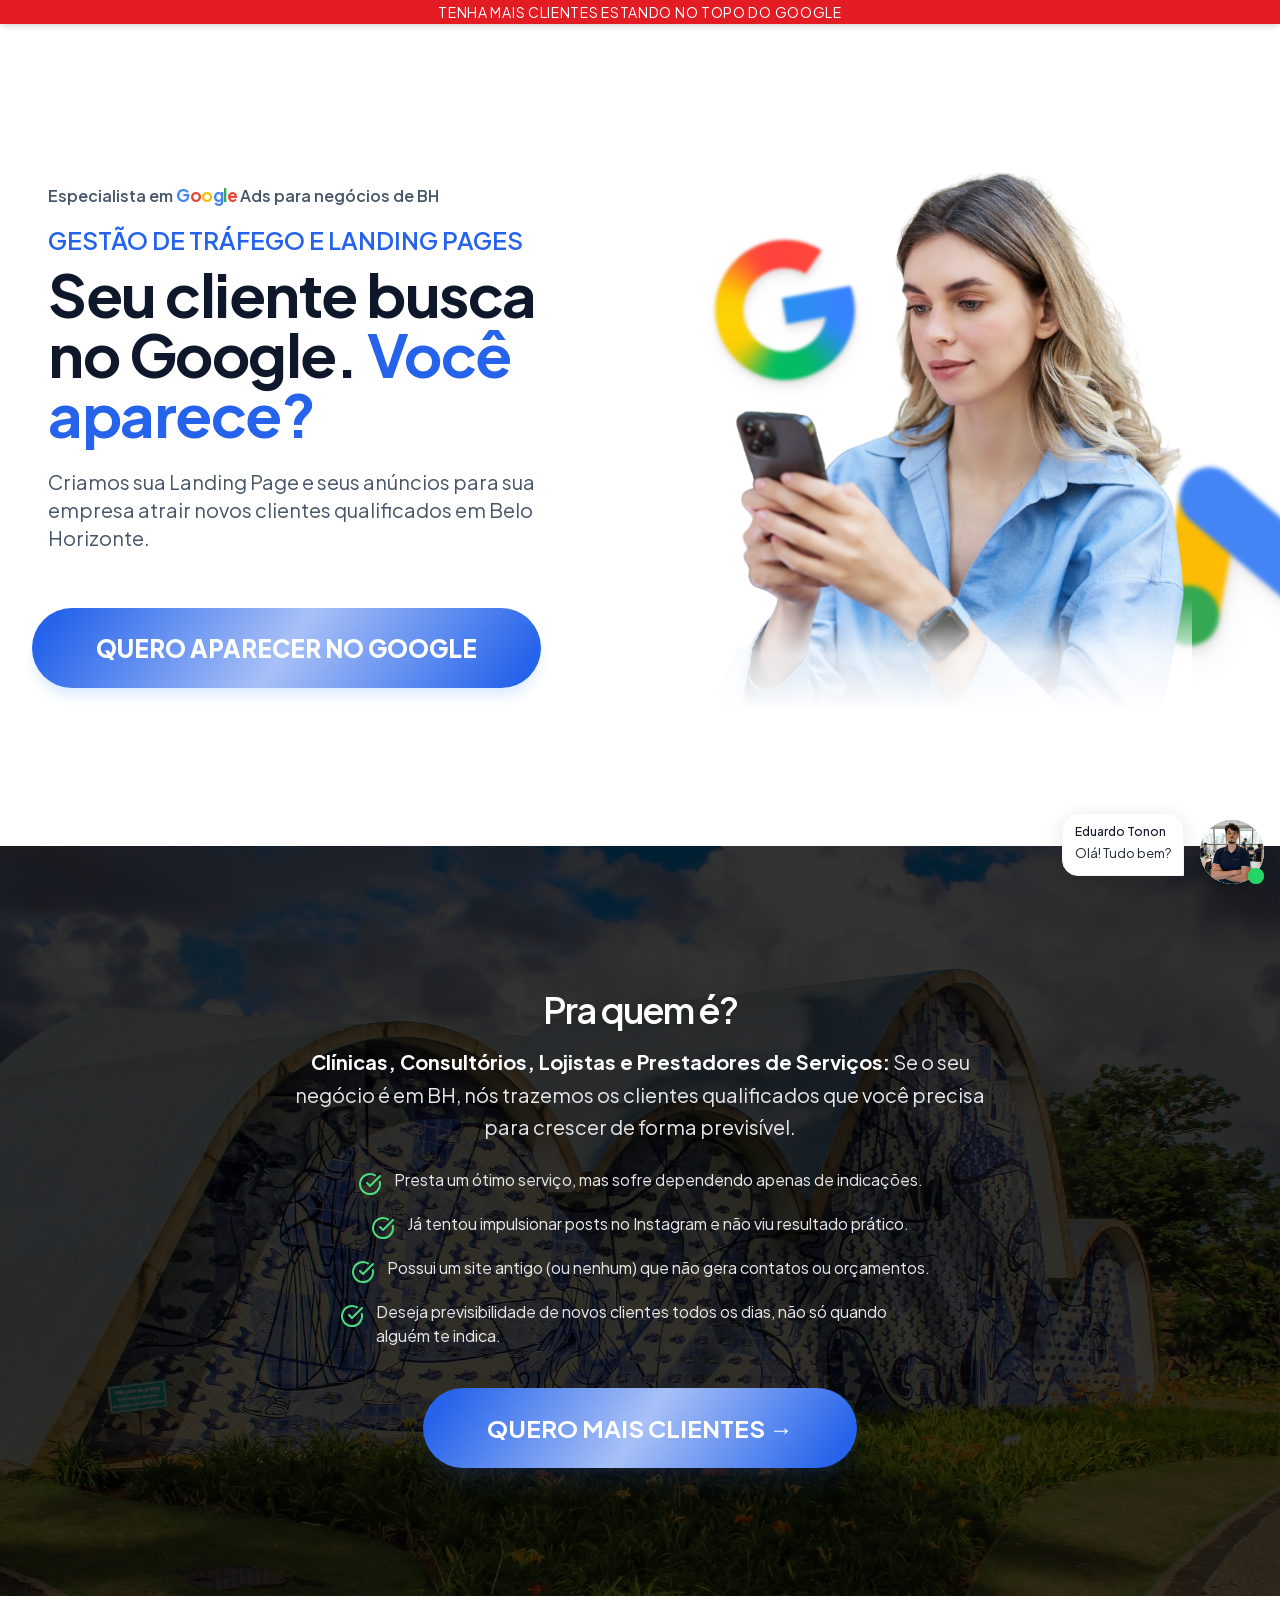
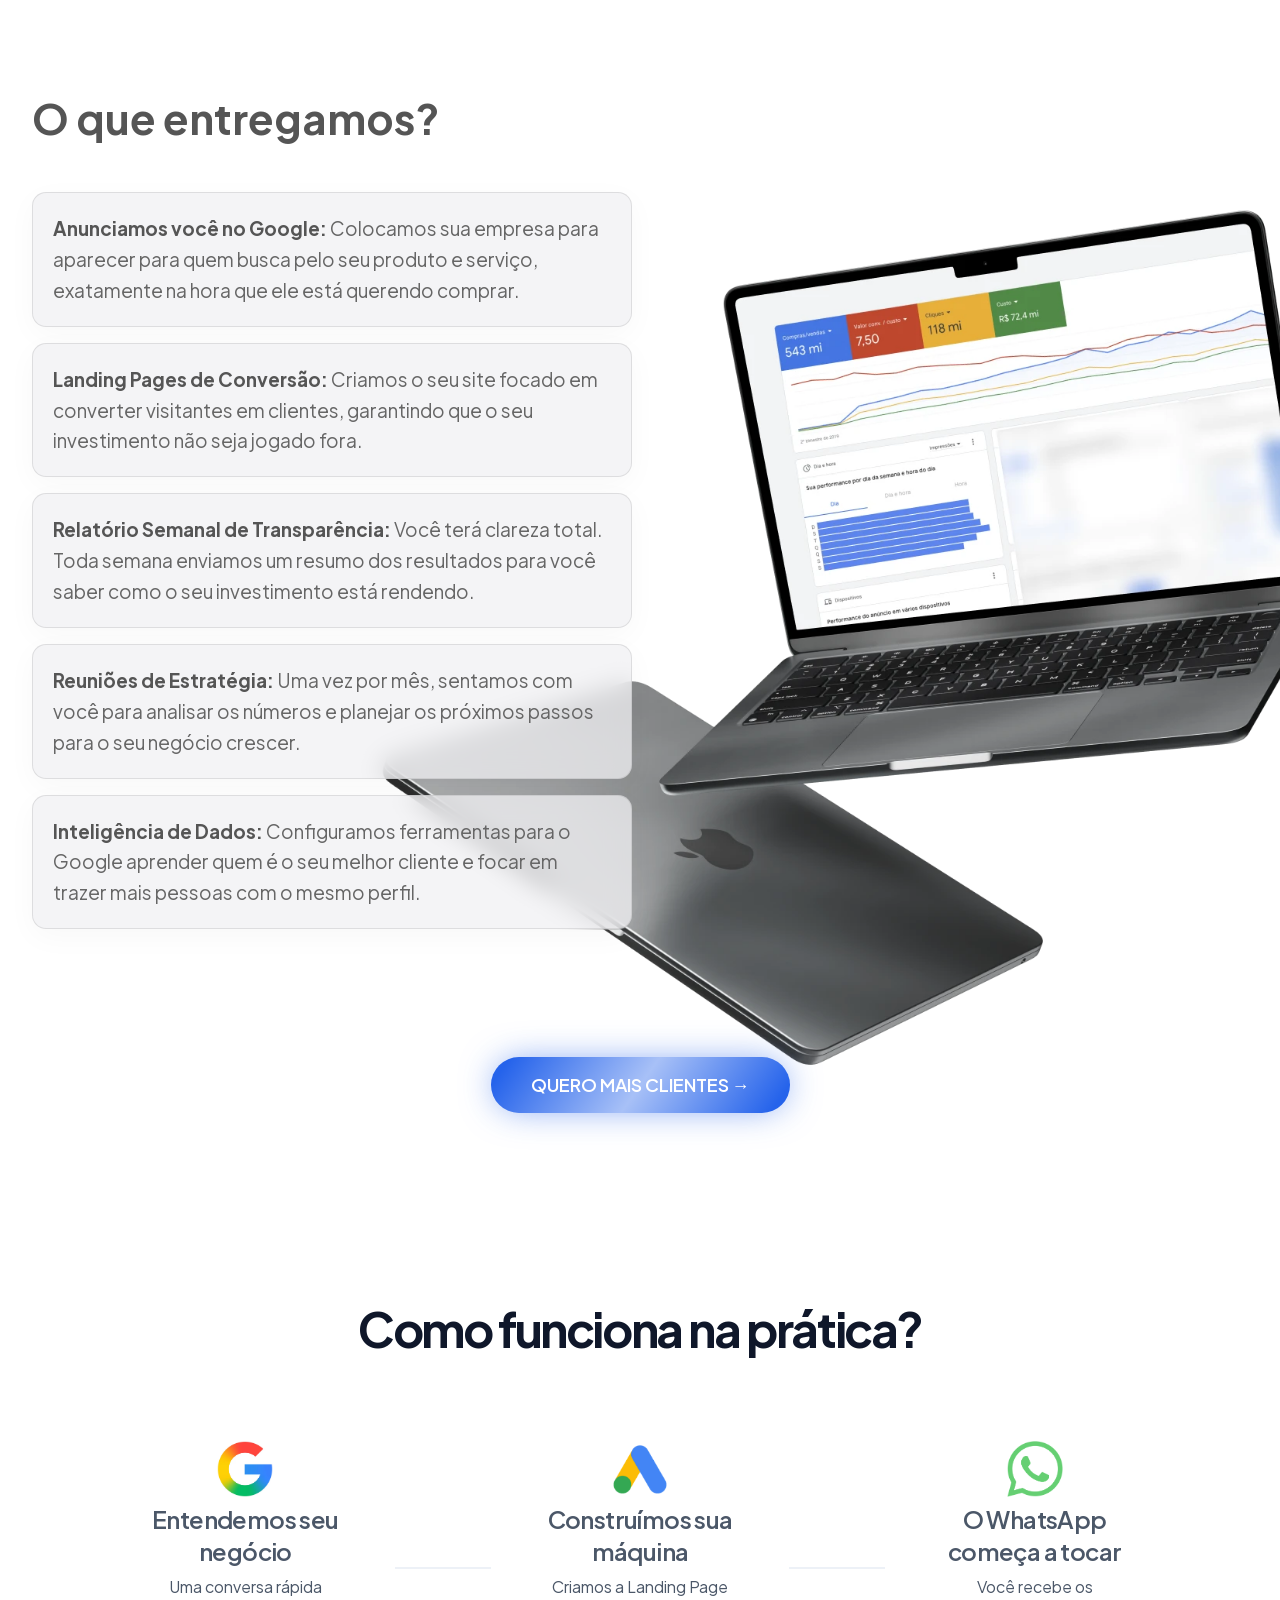
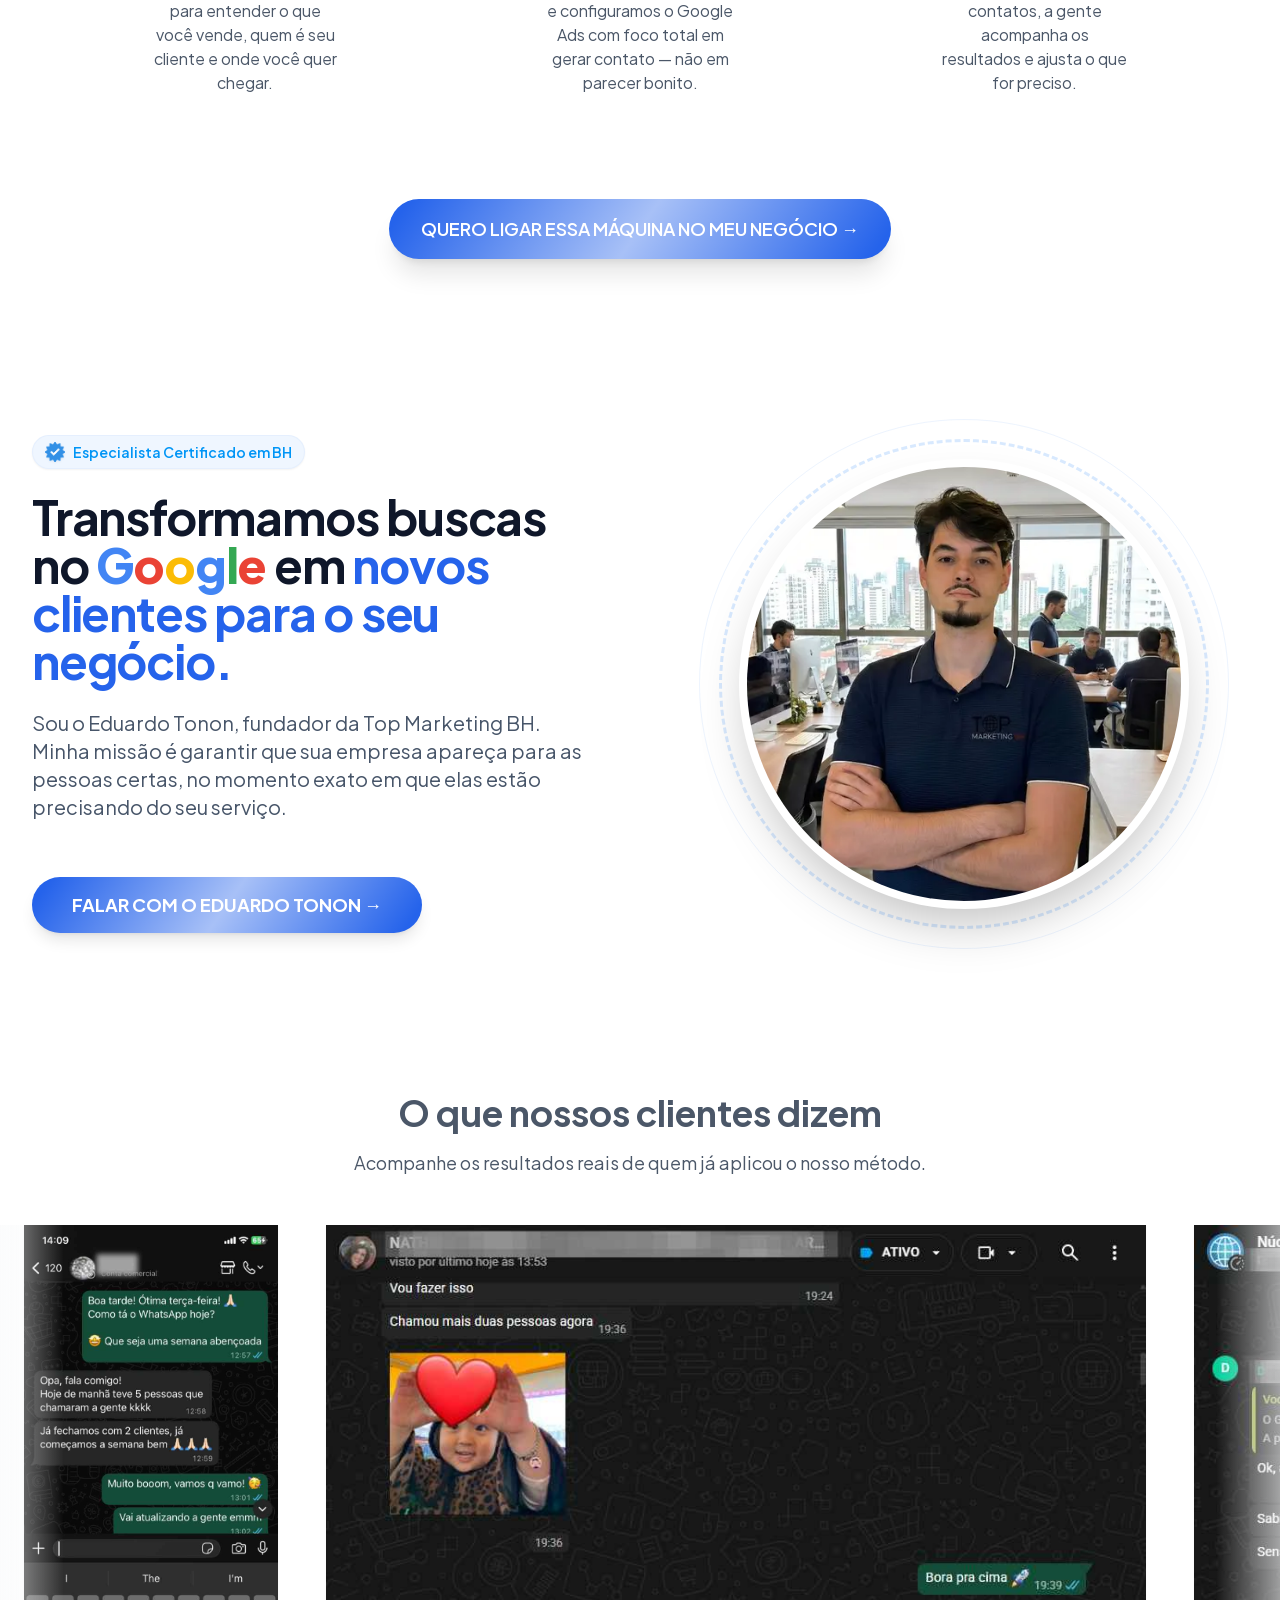
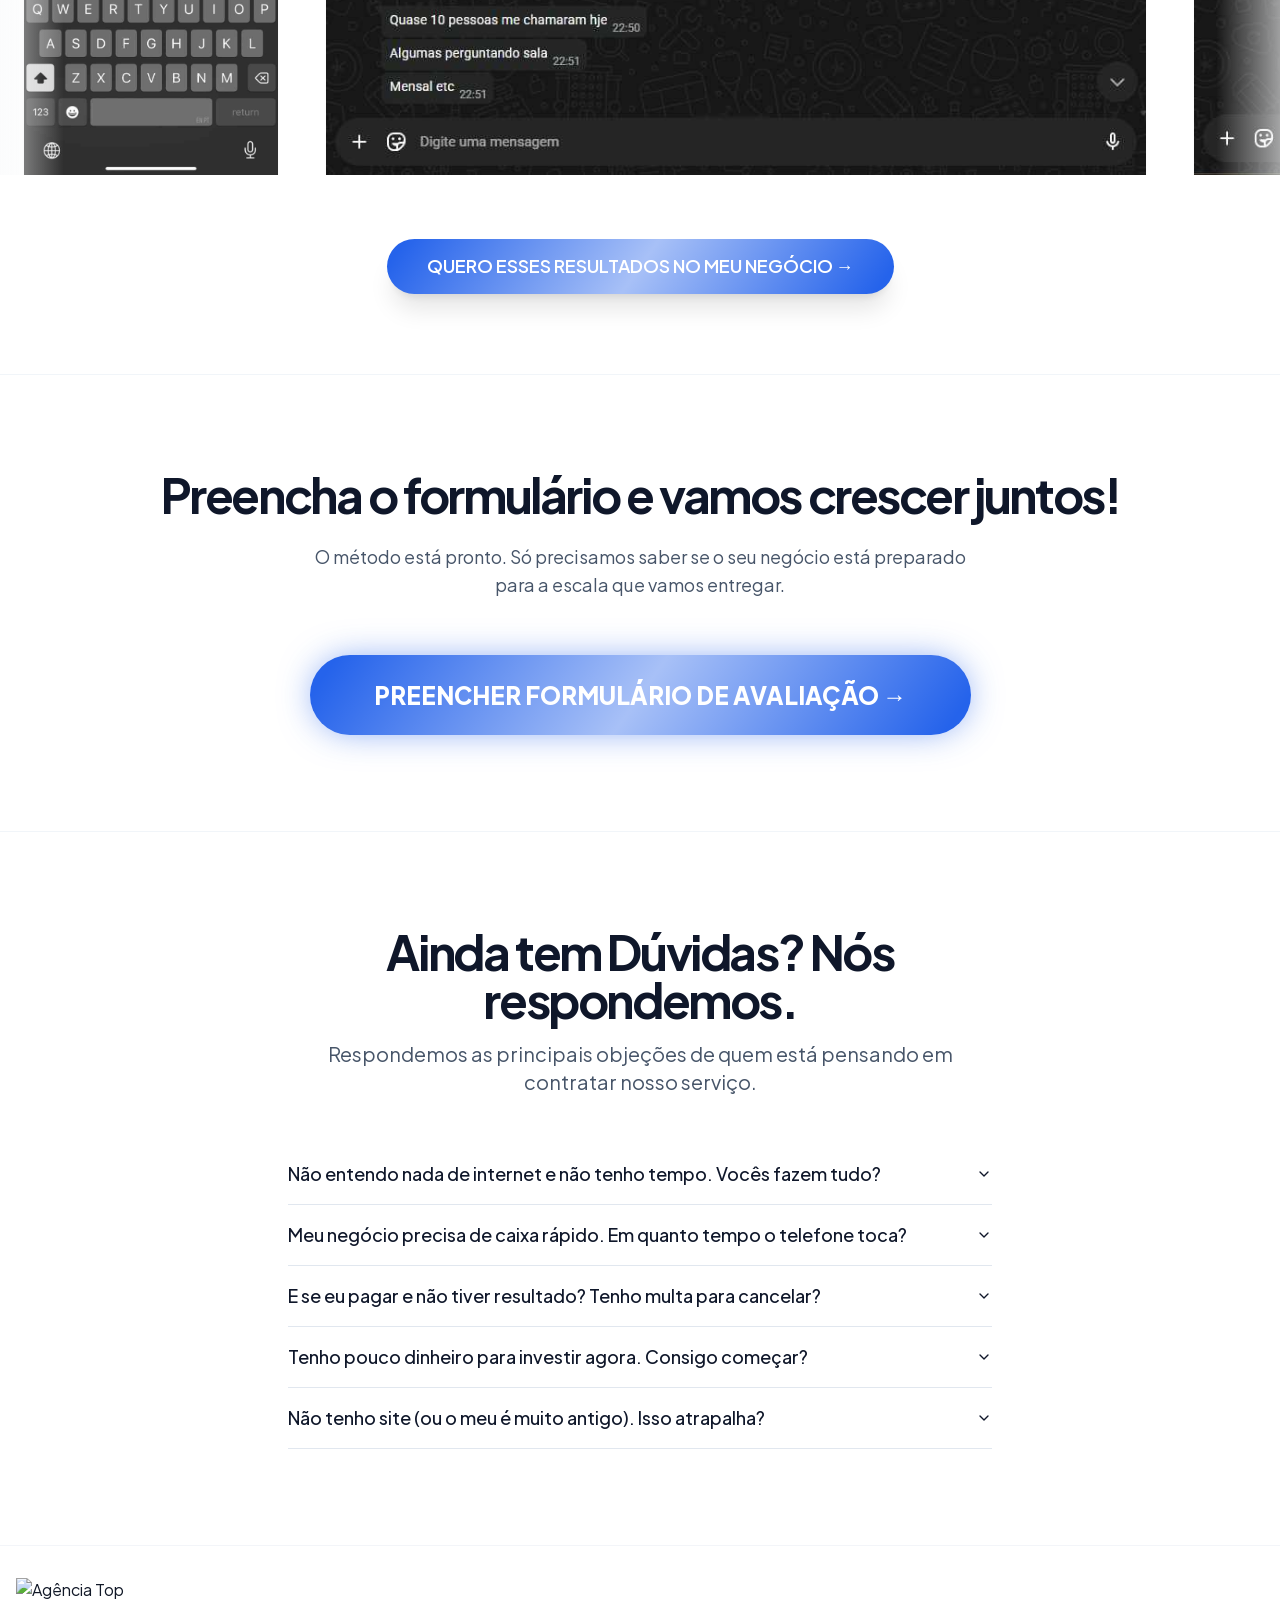
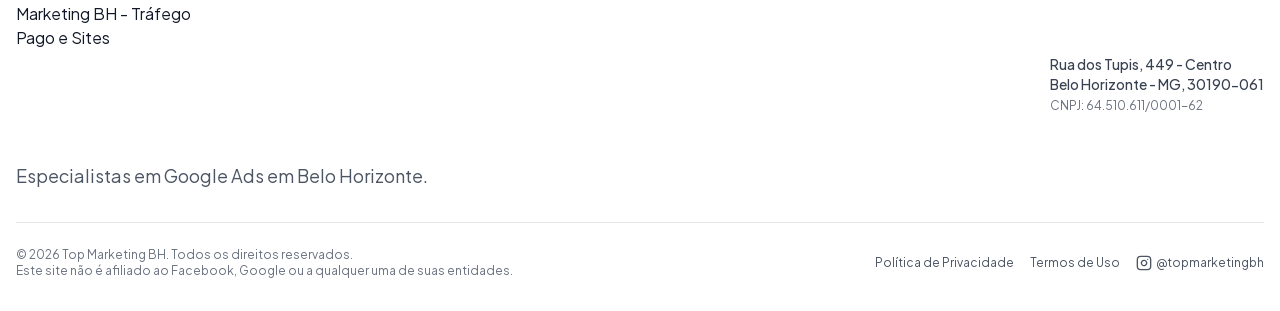
==== index.html @ 2517e67f "feat: adiciona oferta-497 com funil de qualificacao, modal e passo2 - deploy Hostinger" ====
<!DOCTYPE html><!--sqjcPQwQf9wgrIX5A2pxZ--><html lang="pt-BR"><head><meta charSet="utf-8"/><meta name="viewport" content="width=device-width, initial-scale=1"/><link rel="preload" as="image" href="/imagens/Imagem sessao 1.png?v=3"/><link rel="preload" as="image" href="/imagens/AutoridadeSite01.jpg"/><link rel="preload" as="image" href="/imagens/AutoridadeSite02.jpg"/><link rel="preload" as="image" href="/imagens/AutoridadeSite03.jpg"/><link rel="preload" as="image" href="/imagens/AutoridadeSite04.jpg"/><link rel="preload" as="image" href="/imagens/AutoridadeSite05.jpg"/><link rel="stylesheet" href="/_next/static/css/e45473a374b6cac4.css" data-precedence="next"/><link rel="stylesheet" href="/_next/static/css/aa065b47b70a546c.css" data-precedence="next"/><link rel="preload" as="script" fetchPriority="low" href="/_next/static/chunks/webpack-457ad85ca89db983.js"/><script src="/_next/static/chunks/4bd1b696-c023c6e3521b1417.js" async=""></script><script src="/_next/static/chunks/255-293e44824f2ec188.js" async=""></script><script src="/_next/static/chunks/main-app-4b76da783dc5b80f.js" async=""></script><script src="/_next/static/chunks/212-3b10fe4f7b11aca3.js" async=""></script><script src="/_next/static/chunks/954-c10324e097e0282a.js" async=""></script><script src="/_next/static/chunks/121-48b922a99fd2af2c.js" async=""></script><script src="/_next/static/chunks/730-07b22c98c4aef23a.js" async=""></script><script src="/_next/static/chunks/app/page-bce41186862bd658.js" async=""></script><script src="/_next/static/chunks/961-d0859b8381a76b38.js" async=""></script><script src="/_next/static/chunks/app/layout-86e09c1252048f1d.js" async=""></script><link rel="preload" href="https://www.googletagmanager.com/gtag/js?id=AW-17892072580" as="script"/><title>Top Marketing BH | Tráfego Pago e Landing Pages em Belo Horizonte</title><meta name="description" content="Sua empresa no topo do Google em BH. Especialistas em Gestão de Tráfego Pago, Google Ads e Criação de Landing Pages de Alta Conversão em Belo Horizonte. Atraia mais clientes hoje."/><meta name="author" content="Eduardo Tonon - Top Marketing BH"/><meta name="keywords" content="Google Ads BH,Gestão de Tráfego Belo Horizonte,Criação de Sites BH,Landing Page Belo Horizonte,Marketing Digital BH,Eduardo Tonon Top Marketing"/><meta name="robots" content="index, follow"/><link rel="canonical" href="https://topmarketingbh.com.br"/><meta property="og:title" content="Top Marketing BH | Tráfego Pago e Landing Pages em Belo Horizonte"/><meta property="og:description" content="Sua empresa no topo do Google em BH. Especialistas em Gestão de Tráfego Pago e Landing Pages de Alta Conversão."/><meta property="og:url" content="https://topmarketingbh.com.br"/><meta property="og:site_name" content="Top Marketing BH"/><meta property="og:locale" content="pt_BR"/><meta property="og:image" content="https://topmarketingbh.com.br/imagens/meta.png"/><meta property="og:image:width" content="1200"/><meta property="og:image:height" content="630"/><meta property="og:image:alt" content="Top Marketing BH - Tráfego Pago e Landing Pages"/><meta property="og:type" content="website"/><meta name="twitter:card" content="summary_large_image"/><meta name="twitter:title" content="Top Marketing BH | Tráfego Pago e Landing Pages em Belo Horizonte"/><meta name="twitter:description" content="Sua empresa no topo do Google em BH. Especialistas em Gestão de Tráfego Pago e Landing Pages de Alta Conversão."/><meta name="twitter:image" content="https://topmarketingbh.com.br/imagens/meta.png"/><meta name="twitter:image:width" content="1200"/><meta name="twitter:image:height" content="630"/><meta name="twitter:image:alt" content="Top Marketing BH - Tráfego Pago e Landing Pages"/><link rel="icon" href="/icon.png"/><script src="/_next/static/chunks/polyfills-42372ed130431b0a.js" noModule=""></script></head><body class="__variable_b6296e antialiased font-sans overflow-x-hidden bg-slate-50 text-slate-900"><div hidden=""><!--$--><!--/$--></div><noscript><iframe src="https://www.googletagmanager.com/ns.html?id=GTM-5S8B3HW8" height="0" width="0" style="display:none;visibility:hidden"></iframe></noscript><main class="flex min-h-screen flex-col items-center justify-between"><div class="w-full bg-[#E31B23] text-white py-0.5 text-center font-montserrat font-medium text-[11px] md:text-sm uppercase tracking-wider shadow-md z-40 relative">TENHA MAIS CLIENTES ESTANDO NO TOPO DO GOOGLE</div><section id="inicio" class="w-full bg-white overflow-hidden pt-8 pb-8 md:py-20 lg:py-24"><div class="max-w-7xl mx-auto px-4 sm:px-6 lg:px-8"><div class="flex flex-col md:flex-row md:min-h-[70vh] md:gap-8 items-center"><div class="md:w-1/2 text-center md:text-left order-1 z-10 self-center"><p class="hidden md:inline-block font-bold text-sm md:text-base mb-0 md:mb-4 text-slate-600">Especialista em <span class="font-extrabold text-[15px] md:text-[17px] tracking-tight"><span class="text-[#4285F4]">G</span><span class="text-[#EA4335]">o</span><span class="text-[#FBBC05]">o</span><span class="text-[#4285F4]">g</span><span class="text-[#34A853]">l</span><span class="text-[#EA4335]">e</span></span> Ads para negócios de BH</p><h1 class="text-4xl font-headline font-extrabold tracking-tight sm:text-4xl md:text-5xl lg:text-6xl text-slate-900 leading-[1.1] px-4"><span class="block text-blue-600 text-lg md:text-xl lg:text-2xl mb-2 font-bold tracking-normal uppercase">Gestão de Tráfego e Landing Pages</span>Seu cliente busca no Google. <span class="text-blue-600">Você aparece?</span></h1><p class="mt-3 md:mt-6 text-base md:text-xl text-slate-600 font-medium leading-relaxed max-w-xl mx-auto md:mx-0 px-4">Criamos sua Landing Page e seus anúncios para sua empresa atrair novos clientes qualificados em Belo Horizonte.</p><div class="hidden md:block mt-8 md:mt-10 w-full sm:w-auto"><a href="https://wa.me/553197922538?text=Olá!%20Gostaria%20de%20receber%20um%20orçamento." target="_blank" rel="noopener noreferrer" class="w-full sm:w-auto" aria-label="Solicitar orçamento agora via WhatsApp"><button class="inline-flex items-center justify-center gap-2 rounded-full ring-offset-background focus-visible:outline-none focus-visible:ring-2 focus-visible:ring-ring focus-visible:ring-offset-2 disabled:pointer-events-none disabled:opacity-50 [&amp;_svg]:pointer-events-none [&amp;_svg]:size-5 [&amp;_svg]:shrink-0 bg-blue-600 text-white hover:bg-blue-700 hover:scale-105 h-16 md:h-20 px-8 md:px-16 text-lg sm:text-xl md:text-2xl font-black py-4 w-full sm:w-auto mt-4 whitespace-normal shadow-lg shadow-blue-100 hover:shadow-xl hover:-translate-y-0.5 active:scale-95 transition-all duration-200 transform-gpu relative overflow-hidden group"><div class="absolute inset-0 z-0 pointer-events-none"><div class="absolute inset-0 w-full h-full bg-gradient-to-r from-transparent via-white/60 to-transparent -skew-x-[35deg] animate-shimmer"></div></div><span class="relative z-10 flex items-center gap-2">QUERO APARECER NO GOOGLE</span></button></a></div></div><div class="w-full md:w-1/2 order-2 flex items-center justify-center self-center py-4 md:py-0 relative mt-4 md:mt-0 md:-translate-x-5 transform-gpu will-change-transform"><div class="relative w-full max-w-[280px] sm:max-w-[400px] lg:max-w-[520px] z-10 transform-gpu flex items-center justify-center"><div class="relative z-10 w-full h-full"><img alt="Especialista em Marketing Digital - Eduardo Tonon da Top Marketing BH" width="600" height="800" decoding="async" data-nimg="1" class="object-cover w-full h-auto" style="color:transparent" src="/imagens/Imagem sessao 1.png?v=3"/><div class="absolute bottom-[-2px] left-0 right-0 h-16 sm:h-20 md:h-28 bg-gradient-to-t from-white via-white/80 to-transparent pointer-events-none z-10"></div></div></div><div class="absolute top-[15%] left-[15%] w-20 h-20 sm:w-24 sm:h-20 md:w-28 md:h-28 lg:w-36 lg:h-36 z-0 blur-[1.5px] transform-gpu will-change-transform" style="transform:translateX(-12px)"><div class="w-full h-full transform-gpu"><img alt="Logo do Google - Parceiro Top Marketing BH" loading="lazy" decoding="async" data-nimg="fill" class="object-contain drop-shadow-lg" style="position:absolute;height:100%;width:100%;left:0;top:0;right:0;bottom:0;color:transparent" src="/imagens/Logo Google.png"/></div></div><div class="absolute bottom-[15%] right-[-18%] w-24 h-24 sm:w-28 sm:h-28 md:w-32 md:h-32 lg:w-48 lg:h-48 z-0 blur-[2px] transform-gpu will-change-transform" style="transform:translateX(-12px)"><div class="w-full h-full"><img alt="Logo Google Ads - Especialidade Top Marketing BH" loading="lazy" decoding="async" data-nimg="fill" class="object-contain drop-shadow-xl" style="position:absolute;height:100%;width:100%;left:0;top:0;right:0;bottom:0;color:transparent" src="/imagens/3.png"/></div></div></div><div class="block md:hidden mt-0 w-full px-4 text-center z-20 order-3"><a href="https://wa.me/553197922538?text=Olá!%20Gostaria%20de%20receber%20um%20orçamento." target="_blank" rel="noopener noreferrer" class="w-full" aria-label="Solicitar orçamento agora via WhatsApp"><button class="inline-flex items-center justify-center gap-2 rounded-full ring-offset-background focus-visible:outline-none focus-visible:ring-2 focus-visible:ring-ring focus-visible:ring-offset-2 disabled:pointer-events-none disabled:opacity-50 [&amp;_svg]:pointer-events-none [&amp;_svg]:size-5 [&amp;_svg]:shrink-0 bg-blue-600 text-white hover:bg-blue-700 hover:shadow-[0_0_45px_rgba(37,99,235,0.8)] hover:scale-105 h-16 md:h-20 px-8 md:px-16 text-lg sm:text-xl md:text-2xl font-black py-4 w-full mt-1 whitespace-normal shadow-lg shadow-blue-100 active:scale-95 transition-all duration-200 transform-gpu relative overflow-hidden group"><div class="absolute inset-0 z-0 pointer-events-none"><div class="absolute inset-0 w-full h-full bg-gradient-to-r from-transparent via-white/60 to-transparent -skew-x-[35deg] animate-shimmer"></div></div><span class="relative z-10 flex items-center gap-2">QUERO APARECER NO GOOGLE</span></button></a></div></div></div></section><section id="sobre" class="relative w-full overflow-hidden py-8 md:py-16"><div class="absolute inset-0 bg-cover bg-center transform-gpu will-change-transform"><img alt="Igreja da Pampulha - Autoridade Local em Belo Horizonte" loading="lazy" decoding="async" data-nimg="fill" class="object-cover transform-gpu" style="position:absolute;height:100%;width:100%;left:0;top:0;right:0;bottom:0;color:transparent" src="/imagens/Igrejinha-da-Pampulha-2.jpg"/></div><div class="absolute inset-0 bg-black/80"></div><div class="relative max-w-7xl mx-auto z-10 pt-8 pb-8 md:pt-16 md:pb-12 lg:pt-20 lg:pb-16 px-4 sm:px-6 lg:px-8"><div class="animate-in fade-in slide-in-from-bottom-10 duration-700 text-center"><h2 class="text-3xl font-headline font-bold tracking-tighter sm:text-4xl text-white drop-shadow-lg">Pra quem é?</h2><p class="mt-4 max-w-[700px] text-gray-200 md:text-xl/relaxed mx-auto font-medium"><span class="text-white font-extrabold">Clínicas, Consultórios, Lojistas e Prestadores de Serviços:</span> Se o seu negócio é em BH, nós trazemos os clientes qualificados que você precisa para crescer de forma previsível.</p><ul class="mt-6 space-y-4 max-w-[600px] mx-auto text-left flex flex-col items-center"><li class="flex items-start gap-3 w-full sm:w-auto"><svg xmlns="http://www.w3.org/2000/svg" width="24" height="24" viewBox="0 0 24 24" fill="none" stroke="currentColor" stroke-width="2" stroke-linecap="round" stroke-linejoin="round" class="lucide lucide-circle-check-big h-6 w-6 text-green-400 flex-shrink-0 mt-1"><path d="M21.801 10A10 10 0 1 1 17 3.335"></path><path d="m9 11 3 3L22 4"></path></svg><span class="text-gray-200">Presta um ótimo serviço, mas sofre dependendo apenas de indicações.</span></li><li class="flex items-start gap-3 w-full sm:w-auto"><svg xmlns="http://www.w3.org/2000/svg" width="24" height="24" viewBox="0 0 24 24" fill="none" stroke="currentColor" stroke-width="2" stroke-linecap="round" stroke-linejoin="round" class="lucide lucide-circle-check-big h-6 w-6 text-green-400 flex-shrink-0 mt-1"><path d="M21.801 10A10 10 0 1 1 17 3.335"></path><path d="m9 11 3 3L22 4"></path></svg><span class="text-gray-200">Já tentou impulsionar posts no Instagram e não viu resultado prático.</span></li><li class="flex items-start gap-3 w-full sm:w-auto"><svg xmlns="http://www.w3.org/2000/svg" width="24" height="24" viewBox="0 0 24 24" fill="none" stroke="currentColor" stroke-width="2" stroke-linecap="round" stroke-linejoin="round" class="lucide lucide-circle-check-big h-6 w-6 text-green-400 flex-shrink-0 mt-1"><path d="M21.801 10A10 10 0 1 1 17 3.335"></path><path d="m9 11 3 3L22 4"></path></svg><span class="text-gray-200">Possui um site antigo (ou nenhum) que não gera contatos ou orçamentos.</span></li><li class="flex items-start gap-3 w-full sm:w-auto"><svg xmlns="http://www.w3.org/2000/svg" width="24" height="24" viewBox="0 0 24 24" fill="none" stroke="currentColor" stroke-width="2" stroke-linecap="round" stroke-linejoin="round" class="lucide lucide-circle-check-big h-6 w-6 text-green-400 flex-shrink-0 mt-1"><path d="M21.801 10A10 10 0 1 1 17 3.335"></path><path d="m9 11 3 3L22 4"></path></svg><span class="text-gray-200">Deseja previsibilidade de novos clientes todos os dias, não só quando alguém te indica.</span></li></ul><div class="mt-10 flex justify-center w-full"><a href="https://wa.me/553197922538?text=Olá! Gostaria de ter mais clientes." target="_blank" rel="noopener noreferrer" class="w-full sm:w-auto"><button class="inline-flex items-center justify-center gap-2 whitespace-nowrap rounded-full ring-offset-background focus-visible:outline-none focus-visible:ring-2 focus-visible:ring-ring focus-visible:ring-offset-2 disabled:pointer-events-none disabled:opacity-50 [&amp;_svg]:pointer-events-none [&amp;_svg]:size-5 [&amp;_svg]:shrink-0 bg-blue-600 text-white hover:bg-blue-700 hover:shadow-[0_0_45px_rgba(37,99,235,0.8)] hover:scale-105 h-16 md:h-20 px-8 md:px-16 text-lg sm:text-xl md:text-2xl py-4 w-full sm:w-auto font-extrabold shadow-xl shadow-blue-900/20 active:scale-95 transition-all duration-200 transform-gpu relative overflow-hidden group"><div class="absolute inset-0 z-0 pointer-events-none"><div class="absolute inset-0 w-full h-full bg-gradient-to-r from-transparent via-white/60 to-transparent -skew-x-[35deg] animate-shimmer"></div></div><span class="relative z-10 flex items-center gap-2">QUERO MAIS CLIENTES →</span></button></a></div></div></div></section><section class="w-full py-8 md:py-20 lg:py-24 bg-white relative overflow-hidden"><div class="w-full max-w-7xl mx-auto px-4 sm:px-6 lg:px-8 relative z-10"><div class="w-full mb-8 md:mb-12"><h2 class="text-3xl md:text-[42px] font-extrabold text-[#555555] text-center lg:text-left leading-tight" style="opacity:0;transform:translateY(20px)">O que entregamos?</h2></div><div class="grid grid-cols-1 lg:grid-cols-12 gap-12 lg:gap-4 items-start"><div class="lg:col-span-6 flex flex-col space-y-4 relative z-30 order-2 lg:order-1"><div class="bg-[#f0f0f3]/75 backdrop-blur-md rounded-[14px] p-4 md:p-5 border-[0.25px] border-[#999999]/25 shadow-[0_8px_30px_rgb(0,0,0,0.03)] hover:shadow-[0_8_30px_rgb(0,0,0,0.06)] transition-all duration-300 relative z-30 transform-gpu" style="opacity:0;transform:translateY(40px) scale(0.95)"><div class="text-[#666] leading-relaxed text-[16px] md:text-[19px]"><h3 class="font-extrabold text-[#555555] inline">Anunciamos você no Google:</h3> <span class="font-medium">Colocamos sua empresa para aparecer para quem busca pelo seu produto e serviço, exatamente na hora que ele está querendo comprar.</span></div></div><div class="bg-[#f0f0f3]/75 backdrop-blur-md rounded-[14px] p-4 md:p-5 border-[0.25px] border-[#999999]/25 shadow-[0_8px_30px_rgb(0,0,0,0.03)] hover:shadow-[0_8_30px_rgb(0,0,0,0.06)] transition-all duration-300 relative z-30 transform-gpu" style="opacity:0;transform:translateY(40px) scale(0.95)"><div class="text-[#666] leading-relaxed text-[16px] md:text-[19px]"><h3 class="font-extrabold text-[#555555] inline">Landing Pages de Conversão:</h3> <span class="font-medium">Criamos o seu site focado em converter visitantes em clientes, garantindo que o seu investimento não seja jogado fora.</span></div></div><div class="bg-[#f0f0f3]/75 backdrop-blur-md rounded-[14px] p-4 md:p-5 border-[0.25px] border-[#999999]/25 shadow-[0_8px_30px_rgb(0,0,0,0.03)] hover:shadow-[0_8_30px_rgb(0,0,0,0.06)] transition-all duration-300 relative z-30 transform-gpu" style="opacity:0;transform:translateY(40px) scale(0.95)"><div class="text-[#666] leading-relaxed text-[16px] md:text-[19px]"><h3 class="font-extrabold text-[#555555] inline">Relatório Semanal de Transparência:</h3> <span class="font-medium">Você terá clareza total. Toda semana enviamos um resumo dos resultados para você saber como o seu investimento está rendendo.</span></div></div><div class="bg-[#f0f0f3]/75 backdrop-blur-md rounded-[14px] p-4 md:p-5 border-[0.25px] border-[#999999]/25 shadow-[0_8px_30px_rgb(0,0,0,0.03)] hover:shadow-[0_8_30px_rgb(0,0,0,0.06)] transition-all duration-300 relative z-30 transform-gpu" style="opacity:0;transform:translateY(40px) scale(0.95)"><div class="text-[#666] leading-relaxed text-[16px] md:text-[19px]"><h3 class="font-extrabold text-[#555555] inline">Reuniões de Estratégia:</h3> <span class="font-medium">Uma vez por mês, sentamos com você para analisar os números e planejar os próximos passos para o seu negócio crescer.</span></div></div><div class="bg-[#f0f0f3]/75 backdrop-blur-md rounded-[14px] p-4 md:p-5 border-[0.25px] border-[#999999]/25 shadow-[0_8px_30px_rgb(0,0,0,0.03)] hover:shadow-[0_8_30px_rgb(0,0,0,0.06)] transition-all duration-300 relative z-30 transform-gpu" style="opacity:0;transform:translateY(40px) scale(0.95)"><div class="text-[#666] leading-relaxed text-[16px] md:text-[19px]"><h3 class="font-extrabold text-[#555555] inline">Inteligência de Dados:</h3> <span class="font-medium">Configuramos ferramentas para o Google aprender quem é o seu melhor cliente e focar em trazer mais pessoas com o mesmo perfil.</span></div></div></div><div class="lg:col-span-6 relative w-full min-h-[450px] md:min-h-[700px] flex items-center justify-center lg:justify-start mt-6 lg:mt-0 z-20 order-1 lg:order-2"><div class="relative w-full max-w-md md:max-w-[1000px] aspect-[4/3] z-10 transform-gpu will-change-transform" style="opacity:0;transform:scale(1.3)"><img alt="Estratégia de Gestão de Google Ads e Landing Page de Alta Conversão em Belo Horizonte" loading="lazy" decoding="async" data-nimg="fill" class="object-contain object-top md:object-center scale-100 md:scale-125 lg:scale-[1.6] xl:scale-[1.9] lg:-translate-x-14 xl:-translate-x-24 lg:translate-y-16 xl:translate-y-24 transform-gpu" style="position:absolute;height:100%;width:100%;left:0;top:0;right:0;bottom:0;color:transparent" src="/imagens/Laptop - grafico (1).webp"/></div><div class="absolute top-[0%] xl:top-[-5%] left-[0%] md:left-[10%] xl:left-[5%] flex flex-col gap-3 md:gap-4 z-20 transform-gpu will-change-transform" style="opacity:0;transform:translateX(-40px)"><div class="w-[150px] sm:w-[240px] md:w-[320px] transition-transform duration-300 hover:-translate-y-1 transform-gpu"><img alt="Notificação de novo lead qualificado gerado via tráfego pago para negócio local em BH" loading="lazy" width="320" height="80" decoding="async" data-nimg="1" class="w-full h-auto drop-shadow-lg bg-white/75 backdrop-blur-md border-[0.5px] border-[#ffffff]/60 rounded-xl" style="color:transparent" src="/imagens/notificacaogoogleads.svg"/></div><div class="w-[150px] sm:w-[240px] md:w-[320px] transition-transform duration-300 hover:-translate-y-1 transform-gpu"><img alt="Notificação de novo lead qualificado gerado via tráfego pago para negócio local em BH" loading="lazy" width="320" height="80" decoding="async" data-nimg="1" class="w-full h-auto drop-shadow-lg bg-white/75 backdrop-blur-md border-[0.5px] border-[#ffffff]/60 rounded-xl" style="color:transparent" src="/imagens/notificacaogoogleads.svg"/></div><div class="w-[150px] sm:w-[240px] md:w-[320px] transition-transform duration-300 hover:-translate-y-1 transform-gpu"><img alt="Notificação de novo lead qualificado gerado via tráfego pago para negócio local em BH" loading="lazy" width="320" height="80" decoding="async" data-nimg="1" class="w-full h-auto drop-shadow-lg bg-white/75 backdrop-blur-md border-[0.5px] border-[#ffffff]/60 rounded-xl" style="color:transparent" src="/imagens/notificacaogoogleads.svg"/></div></div><div class="absolute bottom-[5%] xl:bottom-[-5%] right-[0%] md:right-[0%] xl:right-[-10%] flex flex-col gap-3 md:gap-5 z-20 transform-gpu will-change-transform" style="opacity:0;transform:translateX(60px)"><div class="w-[180px] sm:w-[260px] md:w-[320px] transition-transform duration-300 hover:-translate-y-1 transform-gpu"><img alt="Notificação de conversão e agendamento de cliente via Google Ads em Belo Horizonte" loading="lazy" width="320" height="80" decoding="async" data-nimg="1" class="w-full h-auto drop-shadow-lg bg-white/75 backdrop-blur-md border-[0.5px] border-[#ffffff]/60 rounded-xl" style="color:transparent" src="/imagens/notificacaogoogleads.svg"/></div><div class="w-[180px] sm:w-[260px] md:w-[320px] transition-transform duration-300 hover:-translate-y-1 transform-gpu"><img alt="Notificação de conversão e agendamento de cliente via Google Ads em Belo Horizonte" loading="lazy" width="320" height="80" decoding="async" data-nimg="1" class="w-full h-auto drop-shadow-lg bg-white/75 backdrop-blur-md border-[0.5px] border-[#ffffff]/60 rounded-xl" style="color:transparent" src="/imagens/notificacaogoogleads.svg"/></div><div class="w-[180px] sm:w-[260px] md:w-[320px] transition-transform duration-300 hover:-translate-y-1 transform-gpu"><img alt="Notificação de conversão e agendamento de cliente via Google Ads em Belo Horizonte" loading="lazy" width="320" height="80" decoding="async" data-nimg="1" class="w-full h-auto drop-shadow-lg bg-white/75 backdrop-blur-md border-[0.5px] border-[#ffffff]/60 rounded-xl" style="color:transparent" src="/imagens/notificacaogoogleads.svg"/></div></div></div></div><div class="w-full flex justify-center mt-16 md:mt-24 lg:mt-32 relative z-40"><a href="https://wa.me/553197922538?text=Olá! Gostaria de ter mais clientes." target="_blank" rel="noopener noreferrer" aria-label="Solicitar mais clientes via WhatsApp"><button class="inline-flex items-center justify-center gap-2 whitespace-nowrap rounded-full font-bold ring-offset-background focus-visible:outline-none focus-visible:ring-2 focus-visible:ring-ring focus-visible:ring-offset-2 disabled:pointer-events-none disabled:opacity-50 [&amp;_svg]:pointer-events-none [&amp;_svg]:size-5 [&amp;_svg]:shrink-0 bg-blue-600 text-white shadow-[0_0_35px_-5px_rgba(37,99,235,0.6)] hover:bg-blue-700 hover:shadow-[0_0_45px_rgba(37,99,235,0.8)] hover:scale-105 h-14 px-10 text-lg w-full sm:w-auto group transform-gpu active:scale-95 transition-all duration-200 relative overflow-hidden group"><div class="absolute inset-0 z-0 pointer-events-none"><div class="absolute inset-0 w-full h-full bg-gradient-to-r from-transparent via-white/60 to-transparent -skew-x-[35deg] animate-shimmer"></div></div><span class="relative z-10 flex items-center gap-2">QUERO MAIS CLIENTES →</span></button></a></div></div></section><section id="metodo" class="w-full py-8 md:py-20 lg:py-24 bg-white"><div class="max-w-7xl mx-auto px-4 sm:px-6 lg:px-8"><div class="mx-auto max-w-3xl text-center"><h2 class="text-3xl font-headline font-extrabold tracking-tighter sm:text-4xl md:text-5xl text-slate-900">Como funciona na prática?</h2></div><div class="mx-auto mt-8 md:mt-16 flex max-w-5xl flex-col items-stretch gap-y-4 md:flex-row md:items-center md:justify-center md:gap-x-8"><div class="flex-1 transition-all duration-700 ease-out transform-gpu opacity-0 translate-y-10" style="transition-delay:0ms"><div class="rounded-lg text-card-foreground h-full text-center border-0 bg-transparent shadow-none transform-gpu"><div class="flex flex-col space-y-1.5 p-6 items-center relative pb-2"><div class="flex items-center justify-center"><div class="relative w-14 h-14"><img alt="Google" loading="lazy" decoding="async" data-nimg="fill" class="object-contain" style="position:absolute;height:100%;width:100%;left:0;top:0;right:0;bottom:0;color:transparent" src="/imagens/1.png"/></div></div><div class="tracking-tight mt-4 text-2xl font-bold text-foreground">Entendemos seu negócio</div></div><div class="p-6 pt-0"><p class="text-muted-foreground">Uma conversa rápida para entender o que você vende, quem é seu cliente e onde você quer chegar.</p></div></div></div><div class="hidden md:flex items-center justify-center"><svg width="100" height="20" class="w-24 h-5" preserveAspectRatio="none"><defs><linearGradient id="gradient-desktop-0" x1="0%" y1="0%" x2="100%" y2="0%"><stop offset="0%" style="stop-color:hsl(var(--destructive))"></stop><stop offset="100%" style="stop-color:hsl(var(--primary))"></stop></linearGradient></defs><line x1="0" y1="10" x2="100" y2="10" stroke="hsl(var(--muted))" stroke-width="2"></line><line class="" x1="0" y1="10" x2="100" y2="10" stroke="url(#gradient-desktop-0)" stroke-width="4" stroke-dasharray="100" stroke-dashoffset="100"></line></svg></div><div class="flex h-6 w-full items-center justify-center md:hidden"><svg width="4" height="24" preserveAspectRatio="none"><defs><linearGradient id="gradient-mobile-0" x1="0%" y1="0%" x2="0%" y2="100%"><stop offset="0%" style="stop-color:hsl(var(--destructive))"></stop><stop offset="100%" style="stop-color:hsl(var(--primary))"></stop></linearGradient></defs><line x1="2" y1="0" x2="2" y2="24" stroke="hsl(var(--muted))" stroke-width="2"></line><line class="" x1="2" y1="0" x2="2" y2="24" stroke="url(#gradient-mobile-0)" stroke-width="4" stroke-dasharray="24" stroke-dashoffset="24"></line></svg></div><div class="flex-1 transition-all duration-700 ease-out transform-gpu opacity-0 translate-y-10" style="transition-delay:200ms"><div class="rounded-lg text-card-foreground h-full text-center border-0 bg-transparent shadow-none transform-gpu"><div class="flex flex-col space-y-1.5 p-6 items-center relative pb-2"><div class="flex items-center justify-center"><div class="relative w-14 h-14"><img alt="Google Ads" loading="lazy" decoding="async" data-nimg="fill" class="object-contain" style="position:absolute;height:100%;width:100%;left:0;top:0;right:0;bottom:0;color:transparent" src="/imagens/3.png"/></div></div><div class="tracking-tight mt-4 text-2xl font-bold text-foreground">Construímos sua máquina</div></div><div class="p-6 pt-0"><p class="text-muted-foreground">Criamos a Landing Page e configuramos o Google Ads com foco total em gerar contato — não em parecer bonito.</p></div></div></div><div class="hidden md:flex items-center justify-center"><svg width="100" height="20" class="w-24 h-5" preserveAspectRatio="none"><defs><linearGradient id="gradient-desktop-1" x1="0%" y1="0%" x2="100%" y2="0%"><stop offset="0%" style="stop-color:hsl(var(--destructive))"></stop><stop offset="100%" style="stop-color:hsl(var(--primary))"></stop></linearGradient></defs><line x1="0" y1="10" x2="100" y2="10" stroke="hsl(var(--muted))" stroke-width="2"></line><line class="" x1="0" y1="10" x2="100" y2="10" stroke="url(#gradient-desktop-1)" stroke-width="4" stroke-dasharray="100" stroke-dashoffset="100"></line></svg></div><div class="flex h-6 w-full items-center justify-center md:hidden"><svg width="4" height="24" preserveAspectRatio="none"><defs><linearGradient id="gradient-mobile-1" x1="0%" y1="0%" x2="0%" y2="100%"><stop offset="0%" style="stop-color:hsl(var(--destructive))"></stop><stop offset="100%" style="stop-color:hsl(var(--primary))"></stop></linearGradient></defs><line x1="2" y1="0" x2="2" y2="24" stroke="hsl(var(--muted))" stroke-width="2"></line><line class="" x1="2" y1="0" x2="2" y2="24" stroke="url(#gradient-mobile-1)" stroke-width="4" stroke-dasharray="24" stroke-dashoffset="24"></line></svg></div><div class="flex-1 transition-all duration-700 ease-out transform-gpu opacity-0 translate-y-10" style="transition-delay:400ms"><div class="rounded-lg text-card-foreground h-full text-center border-0 bg-transparent shadow-none transform-gpu"><div class="flex flex-col space-y-1.5 p-6 items-center relative pb-2"><div class="flex items-center justify-center"><div class="relative w-14 h-14"><img alt="WhatsApp" loading="lazy" decoding="async" data-nimg="fill" class="object-contain" style="position:absolute;height:100%;width:100%;left:0;top:0;right:0;bottom:0;color:transparent" src="/imagens/2.png"/></div></div><div class="tracking-tight mt-4 text-2xl font-bold text-foreground">O WhatsApp começa a tocar</div></div><div class="p-6 pt-0"><p class="text-muted-foreground">Você recebe os contatos, a gente acompanha os resultados e ajusta o que for preciso.</p></div></div></div></div><div class="mt-12 md:mt-16 text-center w-full sm:w-auto"><a href="https://wa.me/553197922538?text=Olá!%20Gostaria%20de%20saber%20mais%20sobre%20o%20Método%20Máquina%20de%20Vendas." target="_blank" rel="noopener noreferrer" class="w-full sm:w-auto inline-block" aria-label="Falar com especialista sobre o Método Máquina de Vendas via WhatsApp"><button class="inline-flex items-center justify-center gap-2 rounded-full font-bold ring-offset-background focus-visible:outline-none focus-visible:ring-2 focus-visible:ring-ring focus-visible:ring-offset-2 disabled:pointer-events-none disabled:opacity-50 [&amp;_svg]:pointer-events-none [&amp;_svg]:size-5 [&amp;_svg]:shrink-0 bg-blue-600 text-white hover:bg-blue-700 hover:shadow-[0_0_45px_rgba(37,99,235,0.8)] hover:scale-105 text-lg transition-all duration-1000 ease-in-out opacity-0 scale-95 w-full sm:w-auto mt-4 whitespace-normal h-auto py-4 px-8 transform-gpu active:scale-95 shadow-xl hover:shadow-blue-200 relative overflow-hidden group" style="transition-delay:1000ms"><div class="absolute inset-0 z-0 pointer-events-none"><div class="absolute inset-0 w-full h-full bg-gradient-to-r from-transparent via-white/60 to-transparent -skew-x-[35deg] animate-shimmer"></div></div><span class="relative z-10 flex items-center gap-2">QUERO LIGAR ESSA MÁQUINA NO MEU NEGÓCIO →</span></button></a></div></div></section><section id="autoridade" class="w-full py-8 md:py-20 bg-white relative overflow-hidden"><div class="max-w-7xl mx-auto relative z-10 px-4 sm:px-6 lg:px-8"><div class="grid gap-12 lg:grid-cols-2 lg:gap-20 items-center"><div class="flex flex-col justify-center text-center lg:text-left order-2 lg:order-1 transform-gpu" style="opacity:0;transform:translateX(-30px)"><div class="inline-flex items-center gap-2 px-3 py-1.5 bg-blue-50 text-[#0095F6] rounded-full text-sm font-bold w-fit mx-auto lg:mx-0 mb-6 shadow-sm border border-blue-100/50 transform-gpu"><img alt="Selo de Especialista Certificado Google Ads em Belo Horizonte - Top Marketing BH" loading="lazy" width="20" height="20" decoding="async" data-nimg="1" class="drop-shadow-sm shrink-0" style="color:transparent" src="/imagens/iconeverif.webp"/>Especialista Certificado em BH</div><h2 class="text-3xl font-headline font-extrabold tracking-tight sm:text-4xl md:text-5xl text-slate-900 leading-[1.15]">Transformamos buscas no <span class="tracking-tight font-black"><span class="text-[#4285F4]">G</span><span class="text-[#EA4335]">o</span><span class="text-[#FBBC05]">o</span><span class="text-[#4285F4]">g</span><span class="text-[#34A853]">l</span><span class="text-[#EA4335]">e</span></span> em <span class="text-blue-600">novos clientes para o seu negócio.</span></h2><p class="mt-6 text-slate-600 font-medium md:text-xl max-w-xl mx-auto lg:mx-0 leading-relaxed">Sou o Eduardo Tonon, fundador da Top Marketing BH. Minha missão é garantir que sua empresa apareça para as pessoas certas, no momento exato em que elas estão precisando do seu serviço.</p><div class="mt-10 mx-auto lg:mx-0 w-full sm:w-auto" style="opacity:0;transform:translateY(20px)"><a href="https://wa.me/553197922538?text=Olá!%20Quero%20colocar%20minha%20empresa%20no%20topo%20do%20Google." target="_blank" rel="noopener noreferrer" aria-label="Falar com o especialista Eduardo Tonon via WhatsApp" class="w-full sm:w-auto inline-block"><button class="inline-flex items-center justify-center gap-2 whitespace-nowrap rounded-full ring-offset-background focus-visible:outline-none focus-visible:ring-2 focus-visible:ring-ring focus-visible:ring-offset-2 disabled:pointer-events-none disabled:opacity-50 [&amp;_svg]:pointer-events-none [&amp;_svg]:size-5 [&amp;_svg]:shrink-0 bg-blue-600 text-white hover:bg-blue-700 hover:shadow-[0_0_45px_rgba(37,99,235,0.8)] hover:scale-105 h-14 px-10 text-lg w-full sm:w-auto mt-4 font-extrabold transform-gpu active:scale-95 transition-all duration-200 shadow-lg hover:shadow-blue-200 relative overflow-hidden group"><div class="absolute inset-0 z-0 pointer-events-none"><div class="absolute inset-0 w-full h-full bg-gradient-to-r from-transparent via-white/60 to-transparent -skew-x-[35deg] animate-shimmer"></div></div><span class="relative z-10 flex items-center gap-2">FALAR COM O EDUARDO TONON →</span></button></a></div></div><div class="flex flex-col items-center justify-center order-1 lg:order-2 relative pt-6 lg:pt-0 transform-gpu will-change-transform" style="opacity:0;transform:scale(0.9) rotate(2deg)"><div class="relative w-[280px] h-[280px] sm:w-80 sm:h-80 lg:w-[450px] lg:h-[450px]"><div class="absolute inset-[-10px] sm:inset-[-20px] rounded-full border-[3px] border-dashed border-blue-200 animate-[spin_30s_linear_infinite] opacity-60"></div><div class="absolute inset-[-20px] sm:inset-[-40px] rounded-full border border-blue-100 animate-[spin_40s_linear_infinite_reverse] opacity-50"></div><div class="w-full h-full relative rounded-full p-2 bg-white shadow-2xl"><div class="w-full h-full relative rounded-full overflow-hidden"><img alt="Eduardo Tonon - Especialista em Gestão de Tráfego Pago e Landing Pages em BH" loading="lazy" decoding="async" data-nimg="fill" class="object-cover relative z-10 hover:scale-110 transition-transform duration-700" style="position:absolute;height:100%;width:100%;left:0;top:0;right:0;bottom:0;color:transparent" src="/imagens/Eduardo.webp"/></div></div></div></div></div></div></section><section class="w-full py-8 md:py-20 bg-white relative overflow-hidden"><div class="max-w-7xl mx-auto mb-12 text-center relative z-10 px-4 sm:px-6 lg:px-8"><h2 class="text-2xl md:text-3xl lg:text-4xl font-headline font-extrabold text-foreground mb-4">O que nossos clientes dizem</h2><p class="text-muted-foreground font-medium md:text-lg max-w-2xl mx-auto mb-8">Acompanhe os resultados reais de quem já aplicou o nosso método.</p></div><div class="relative w-full z-10 hover:[&amp;_.animate-marquee]:paused"><div class="absolute left-0 top-0 bottom-0 w-8 md:w-16 bg-gradient-to-r from-gray-50/60 to-transparent z-20 pointer-events-none"></div><div class="absolute right-0 top-0 bottom-0 w-8 md:w-16 bg-gradient-to-l from-gray-50/60 to-transparent z-20 pointer-events-none"></div><div class="flex w-full overflow-hidden"><div class="flex animate-marquee min-w-full shrink-0 gap-6 px-3 items-center transform-gpu will-change-transform"><div class="flex-shrink-0 transform-gpu px-3"><div class="relative h-[350px] md:h-[550px]"><img src="/imagens/AutoridadeSite01.jpg" alt="Feedback de cliente - Depoimento 1" class="h-full w-auto object-contain block pointer-events-none select-none max-w-none drop-shadow-sm"/></div></div><div class="flex-shrink-0 transform-gpu px-3"><div class="relative h-[350px] md:h-[550px]"><img src="/imagens/AutoridadeSite02.jpg" alt="Feedback de cliente - Depoimento 2" class="h-full w-auto object-contain block pointer-events-none select-none max-w-none drop-shadow-sm"/></div></div><div class="flex-shrink-0 transform-gpu px-3"><div class="relative h-[350px] md:h-[550px]"><img src="/imagens/AutoridadeSite03.jpg" alt="Feedback de cliente - Depoimento 3" class="h-full w-auto object-contain block pointer-events-none select-none max-w-none drop-shadow-sm"/></div></div><div class="flex-shrink-0 transform-gpu px-3"><div class="relative h-[350px] md:h-[550px]"><img src="/imagens/AutoridadeSite04.jpg" alt="Feedback de cliente - Depoimento 4" class="h-full w-auto object-contain block pointer-events-none select-none max-w-none drop-shadow-sm"/></div></div><div class="flex-shrink-0 transform-gpu px-3"><div class="relative h-[350px] md:h-[550px]"><img src="/imagens/AutoridadeSite05.jpg" alt="Feedback de cliente - Depoimento 5" class="h-full w-auto object-contain block pointer-events-none select-none max-w-none drop-shadow-sm"/></div></div><div class="flex-shrink-0 transform-gpu px-3"><div class="relative h-[350px] md:h-[550px]"><img src="/imagens/AutoridadeSite01.jpg" alt="Feedback de cliente - Depoimento 6" class="h-full w-auto object-contain block pointer-events-none select-none max-w-none drop-shadow-sm"/></div></div><div class="flex-shrink-0 transform-gpu px-3"><div class="relative h-[350px] md:h-[550px]"><img src="/imagens/AutoridadeSite02.jpg" alt="Feedback de cliente - Depoimento 7" class="h-full w-auto object-contain block pointer-events-none select-none max-w-none drop-shadow-sm"/></div></div><div class="flex-shrink-0 transform-gpu px-3"><div class="relative h-[350px] md:h-[550px]"><img src="/imagens/AutoridadeSite03.jpg" alt="Feedback de cliente - Depoimento 8" class="h-full w-auto object-contain block pointer-events-none select-none max-w-none drop-shadow-sm"/></div></div><div class="flex-shrink-0 transform-gpu px-3"><div class="relative h-[350px] md:h-[550px]"><img src="/imagens/AutoridadeSite04.jpg" alt="Feedback de cliente - Depoimento 9" class="h-full w-auto object-contain block pointer-events-none select-none max-w-none drop-shadow-sm"/></div></div><div class="flex-shrink-0 transform-gpu px-3"><div class="relative h-[350px] md:h-[550px]"><img src="/imagens/AutoridadeSite05.jpg" alt="Feedback de cliente - Depoimento 10" class="h-full w-auto object-contain block pointer-events-none select-none max-w-none drop-shadow-sm"/></div></div></div><div class="flex animate-marquee min-w-full shrink-0 gap-6 px-3 items-center transform-gpu will-change-transform" aria-hidden="true"><div class="flex-shrink-0 transform-gpu px-3" aria-hidden="true"><div class="relative h-[350px] md:h-[550px]"><img src="/imagens/AutoridadeSite01.jpg" alt="Feedback de cliente - Depoimento 1" class="h-full w-auto object-contain block pointer-events-none select-none max-w-none drop-shadow-sm"/></div></div><div class="flex-shrink-0 transform-gpu px-3" aria-hidden="true"><div class="relative h-[350px] md:h-[550px]"><img src="/imagens/AutoridadeSite02.jpg" alt="Feedback de cliente - Depoimento 2" class="h-full w-auto object-contain block pointer-events-none select-none max-w-none drop-shadow-sm"/></div></div><div class="flex-shrink-0 transform-gpu px-3" aria-hidden="true"><div class="relative h-[350px] md:h-[550px]"><img src="/imagens/AutoridadeSite03.jpg" alt="Feedback de cliente - Depoimento 3" class="h-full w-auto object-contain block pointer-events-none select-none max-w-none drop-shadow-sm"/></div></div><div class="flex-shrink-0 transform-gpu px-3" aria-hidden="true"><div class="relative h-[350px] md:h-[550px]"><img src="/imagens/AutoridadeSite04.jpg" alt="Feedback de cliente - Depoimento 4" class="h-full w-auto object-contain block pointer-events-none select-none max-w-none drop-shadow-sm"/></div></div><div class="flex-shrink-0 transform-gpu px-3" aria-hidden="true"><div class="relative h-[350px] md:h-[550px]"><img src="/imagens/AutoridadeSite05.jpg" alt="Feedback de cliente - Depoimento 5" class="h-full w-auto object-contain block pointer-events-none select-none max-w-none drop-shadow-sm"/></div></div><div class="flex-shrink-0 transform-gpu px-3" aria-hidden="true"><div class="relative h-[350px] md:h-[550px]"><img src="/imagens/AutoridadeSite01.jpg" alt="Feedback de cliente - Depoimento 6" class="h-full w-auto object-contain block pointer-events-none select-none max-w-none drop-shadow-sm"/></div></div><div class="flex-shrink-0 transform-gpu px-3" aria-hidden="true"><div class="relative h-[350px] md:h-[550px]"><img src="/imagens/AutoridadeSite02.jpg" alt="Feedback de cliente - Depoimento 7" class="h-full w-auto object-contain block pointer-events-none select-none max-w-none drop-shadow-sm"/></div></div><div class="flex-shrink-0 transform-gpu px-3" aria-hidden="true"><div class="relative h-[350px] md:h-[550px]"><img src="/imagens/AutoridadeSite03.jpg" alt="Feedback de cliente - Depoimento 8" class="h-full w-auto object-contain block pointer-events-none select-none max-w-none drop-shadow-sm"/></div></div><div class="flex-shrink-0 transform-gpu px-3" aria-hidden="true"><div class="relative h-[350px] md:h-[550px]"><img src="/imagens/AutoridadeSite04.jpg" alt="Feedback de cliente - Depoimento 9" class="h-full w-auto object-contain block pointer-events-none select-none max-w-none drop-shadow-sm"/></div></div><div class="flex-shrink-0 transform-gpu px-3" aria-hidden="true"><div class="relative h-[350px] md:h-[550px]"><img src="/imagens/AutoridadeSite05.jpg" alt="Feedback de cliente - Depoimento 10" class="h-full w-auto object-contain block pointer-events-none select-none max-w-none drop-shadow-sm"/></div></div></div></div></div><div class="mt-12 md:mt-16 text-center relative z-10 px-4 flex flex-col items-center"><a href="https://wa.me/553197922538?text=Olá!%20Eduardo%20Tonon,%20vi%20os%20resultados%20do%20método%20e%20quero%20aplicar%20no%20meu%20negócio." target="_blank" rel="noopener noreferrer" class="w-full sm:w-auto inline-block"><button class="inline-flex items-center justify-center gap-2 rounded-full font-bold ring-offset-background transition-all duration-300 focus-visible:outline-none focus-visible:ring-2 focus-visible:ring-ring focus-visible:ring-offset-2 disabled:pointer-events-none disabled:opacity-50 [&amp;_svg]:pointer-events-none [&amp;_svg]:size-5 [&amp;_svg]:shrink-0 bg-blue-600 text-white hover:bg-blue-700 hover:shadow-[0_0_45px_rgba(37,99,235,0.8)] hover:scale-105 text-lg w-full sm:w-auto transform-gpu active:scale-95 shadow-xl hover:shadow-blue-200 whitespace-normal leading-tight h-auto py-4 px-10 relative overflow-hidden group"><div class="absolute inset-0 z-0 pointer-events-none"><div class="absolute inset-0 w-full h-full bg-gradient-to-r from-transparent via-white/60 to-transparent -skew-x-[35deg] animate-shimmer"></div></div><span class="relative z-10 flex items-center gap-2">QUERO ESSES RESULTADOS NO MEU NEGÓCIO →</span></button></a></div></section><section id="formulario" class="w-full py-8 md:py-20 lg:py-24 bg-white border-y border-slate-100"><div class="max-w-7xl mx-auto px-4 sm:px-6 lg:px-8 text-center"><h2 class="text-3xl font-headline font-extrabold tracking-tighter md:text-5xl text-slate-900 mb-6">Preencha o formulário e vamos crescer juntos!</h2><p class="mt-4 text-lg text-slate-600 font-medium max-w-2xl mx-auto mb-10">O método está pronto. Só precisamos saber se o seu negócio está preparado para a escala que vamos entregar.</p><a target="_blank" rel="noopener noreferrer" href="https://form.typeform.com/to/thf68zAW"><button class="inline-flex items-center justify-center gap-2 rounded-full ring-offset-background transition-all duration-300 focus-visible:outline-none focus-visible:ring-2 focus-visible:ring-ring focus-visible:ring-offset-2 disabled:pointer-events-none disabled:opacity-50 [&amp;_svg]:pointer-events-none [&amp;_svg]:size-5 [&amp;_svg]:shrink-0 bg-blue-600 text-white shadow-[0_0_35px_-5px_rgba(37,99,235,0.6)] hover:bg-blue-700 hover:shadow-[0_0_45px_rgba(37,99,235,0.8)] hover:scale-105 h-16 md:h-20 px-8 md:px-16 text-lg sm:text-xl md:text-2xl font-black py-4 w-full sm:w-auto mt-4 whitespace-normal relative overflow-hidden group"><div class="absolute inset-0 z-0 pointer-events-none"><div class="absolute inset-0 w-full h-full bg-gradient-to-r from-transparent via-white/60 to-transparent -skew-x-[35deg] animate-shimmer"></div></div><span class="relative z-10 flex items-center gap-2">PREENCHER FORMULÁRIO DE AVALIAÇÃO →</span></button></a></div></section><section id="faq" class="w-full py-8 md:py-20 lg:py-24 bg-white"><div class="max-w-3xl mx-auto px-4 sm:px-6 lg:px-8"><div class="mx-auto max-w-3xl text-center"><h2 class="text-3xl font-headline font-extrabold tracking-tighter sm:text-4xl md:text-5xl text-slate-900">Ainda tem Dúvidas? Nós respondemos.</h2><p class="mt-4 max-w-2xl mx-auto text-slate-600 md:text-xl font-medium">Respondemos as principais objeções de quem está pensando em contratar nosso serviço.</p></div><div class="mx-auto mt-12 max-w-3xl"><div class="w-full" data-orientation="vertical"><div data-state="closed" data-orientation="vertical" class="border-b"><h3 data-orientation="vertical" data-state="closed" class="flex"><button type="button" aria-controls="radix-_R_16l5br5b_" aria-expanded="false" data-state="closed" data-orientation="vertical" id="radix-_R_6l5br5b_" class="flex flex-1 items-center justify-between py-4 transition-all hover:underline [&amp;[data-state=open]&gt;svg]:rotate-180 text-lg font-semibold text-left" data-radix-collection-item="">Não entendo nada de internet e não tenho tempo. Vocês fazem tudo?<svg xmlns="http://www.w3.org/2000/svg" width="24" height="24" viewBox="0 0 24 24" fill="none" stroke="currentColor" stroke-width="2" stroke-linecap="round" stroke-linejoin="round" class="lucide lucide-chevron-down h-4 w-4 shrink-0 transition-transform duration-200"><path d="m6 9 6 6 6-6"></path></svg></button></h3><div data-state="closed" id="radix-_R_16l5br5b_" hidden="" role="region" aria-labelledby="radix-_R_6l5br5b_" data-orientation="vertical" class="overflow-hidden text-sm transition-all data-[state=closed]:animate-accordion-up data-[state=open]:animate-accordion-down" style="--radix-accordion-content-height:var(--radix-collapsible-content-height);--radix-accordion-content-width:var(--radix-collapsible-content-width)"></div></div><div data-state="closed" data-orientation="vertical" class="border-b"><h3 data-orientation="vertical" data-state="closed" class="flex"><button type="button" aria-controls="radix-_R_1al5br5b_" aria-expanded="false" data-state="closed" data-orientation="vertical" id="radix-_R_al5br5b_" class="flex flex-1 items-center justify-between py-4 transition-all hover:underline [&amp;[data-state=open]&gt;svg]:rotate-180 text-lg font-semibold text-left" data-radix-collection-item="">Meu negócio precisa de caixa rápido. Em quanto tempo o telefone toca?<svg xmlns="http://www.w3.org/2000/svg" width="24" height="24" viewBox="0 0 24 24" fill="none" stroke="currentColor" stroke-width="2" stroke-linecap="round" stroke-linejoin="round" class="lucide lucide-chevron-down h-4 w-4 shrink-0 transition-transform duration-200"><path d="m6 9 6 6 6-6"></path></svg></button></h3><div data-state="closed" id="radix-_R_1al5br5b_" hidden="" role="region" aria-labelledby="radix-_R_al5br5b_" data-orientation="vertical" class="overflow-hidden text-sm transition-all data-[state=closed]:animate-accordion-up data-[state=open]:animate-accordion-down" style="--radix-accordion-content-height:var(--radix-collapsible-content-height);--radix-accordion-content-width:var(--radix-collapsible-content-width)"></div></div><div data-state="closed" data-orientation="vertical" class="border-b"><h3 data-orientation="vertical" data-state="closed" class="flex"><button type="button" aria-controls="radix-_R_1el5br5b_" aria-expanded="false" data-state="closed" data-orientation="vertical" id="radix-_R_el5br5b_" class="flex flex-1 items-center justify-between py-4 transition-all hover:underline [&amp;[data-state=open]&gt;svg]:rotate-180 text-lg font-semibold text-left" data-radix-collection-item="">E se eu pagar e não tiver resultado? Tenho multa para cancelar?<svg xmlns="http://www.w3.org/2000/svg" width="24" height="24" viewBox="0 0 24 24" fill="none" stroke="currentColor" stroke-width="2" stroke-linecap="round" stroke-linejoin="round" class="lucide lucide-chevron-down h-4 w-4 shrink-0 transition-transform duration-200"><path d="m6 9 6 6 6-6"></path></svg></button></h3><div data-state="closed" id="radix-_R_1el5br5b_" hidden="" role="region" aria-labelledby="radix-_R_el5br5b_" data-orientation="vertical" class="overflow-hidden text-sm transition-all data-[state=closed]:animate-accordion-up data-[state=open]:animate-accordion-down" style="--radix-accordion-content-height:var(--radix-collapsible-content-height);--radix-accordion-content-width:var(--radix-collapsible-content-width)"></div></div><div data-state="closed" data-orientation="vertical" class="border-b"><h3 data-orientation="vertical" data-state="closed" class="flex"><button type="button" aria-controls="radix-_R_1il5br5b_" aria-expanded="false" data-state="closed" data-orientation="vertical" id="radix-_R_il5br5b_" class="flex flex-1 items-center justify-between py-4 transition-all hover:underline [&amp;[data-state=open]&gt;svg]:rotate-180 text-lg font-semibold text-left" data-radix-collection-item="">Tenho pouco dinheiro para investir agora. Consigo começar?<svg xmlns="http://www.w3.org/2000/svg" width="24" height="24" viewBox="0 0 24 24" fill="none" stroke="currentColor" stroke-width="2" stroke-linecap="round" stroke-linejoin="round" class="lucide lucide-chevron-down h-4 w-4 shrink-0 transition-transform duration-200"><path d="m6 9 6 6 6-6"></path></svg></button></h3><div data-state="closed" id="radix-_R_1il5br5b_" hidden="" role="region" aria-labelledby="radix-_R_il5br5b_" data-orientation="vertical" class="overflow-hidden text-sm transition-all data-[state=closed]:animate-accordion-up data-[state=open]:animate-accordion-down" style="--radix-accordion-content-height:var(--radix-collapsible-content-height);--radix-accordion-content-width:var(--radix-collapsible-content-width)"></div></div><div data-state="closed" data-orientation="vertical" class="border-b"><h3 data-orientation="vertical" data-state="closed" class="flex"><button type="button" aria-controls="radix-_R_1ml5br5b_" aria-expanded="false" data-state="closed" data-orientation="vertical" id="radix-_R_ml5br5b_" class="flex flex-1 items-center justify-between py-4 transition-all hover:underline [&amp;[data-state=open]&gt;svg]:rotate-180 text-lg font-semibold text-left" data-radix-collection-item="">Não tenho site (ou o meu é muito antigo). Isso atrapalha?<svg xmlns="http://www.w3.org/2000/svg" width="24" height="24" viewBox="0 0 24 24" fill="none" stroke="currentColor" stroke-width="2" stroke-linecap="round" stroke-linejoin="round" class="lucide lucide-chevron-down h-4 w-4 shrink-0 transition-transform duration-200"><path d="m6 9 6 6 6-6"></path></svg></button></h3><div data-state="closed" id="radix-_R_1ml5br5b_" hidden="" role="region" aria-labelledby="radix-_R_ml5br5b_" data-orientation="vertical" class="overflow-hidden text-sm transition-all data-[state=closed]:animate-accordion-up data-[state=open]:animate-accordion-down" style="--radix-accordion-content-height:var(--radix-collapsible-content-height);--radix-accordion-content-width:var(--radix-collapsible-content-width)"></div></div></div></div></div></section><footer class="w-full border-t border-border/40 bg-white text-gray-900"><div class="container mx-auto px-4 py-8"><div class="flex flex-col md:flex-row items-center justify-between gap-6"><div class="flex flex-col items-center md:items-start gap-2"><a class="flex items-center" aria-label="Ir para o topo da página" href="/"><img alt="Agência Top Marketing BH - Tráfego Pago e Sites" loading="lazy" width="200" height="200" decoding="async" data-nimg="1" class="h-auto w-44" style="color:transparent" src="https://files.catbox.moe/1uvpw9.png"/></a><p class="text-lg text-gray-600 text-center md:text-left font-medium">Especialistas em Google Ads em Belo Horizonte.</p></div><div class="text-center md:text-left text-gray-700"><address class="not-italic text-sm font-semibold">Rua dos Tupis, 449 - Centro<br/>Belo Horizonte - MG, 30190-061</address><p class="text-xs text-gray-500 mt-1">CNPJ: 64.510.611/0001-62</p></div></div><div class="mt-8 border-t border-gray-200 pt-6 flex flex-col sm:flex-row items-center justify-between gap-4"><p class="text-xs text-gray-500 text-center sm:text-left">© <!-- -->2026<!-- --> Top Marketing BH. Todos os direitos reservados.<br/>Este site não é afiliado ao Facebook, Google ou a qualquer uma de suas entidades.</p><div class="flex items-center gap-4 text-xs"><a class="text-gray-600 hover:text-gray-900" href="/politica-de-privacidade">Política de Privacidade</a><a class="text-gray-600 hover:text-gray-900" href="/termos-de-uso">Termos de Uso</a><a target="_blank" rel="noopener noreferrer" aria-label="Siga a Top Marketing BH no Instagram" class="text-gray-600 hover:text-gray-900 flex items-center gap-1 transform-gpu active:scale-95 transition-all" href="https://instagram.com/topmarketingbh"><svg xmlns="http://www.w3.org/2000/svg" width="24" height="24" viewBox="0 0 24 24" fill="none" stroke="currentColor" stroke-width="2" stroke-linecap="round" stroke-linejoin="round" class="lucide lucide-instagram h-4 w-4"><rect width="20" height="20" x="2" y="2" rx="5" ry="5"></rect><path d="M16 11.37A4 4 0 1 1 12.63 8 4 4 0 0 1 16 11.37z"></path><line x1="17.5" x2="17.51" y1="6.5" y2="6.5"></line></svg><span>@topmarketingbh</span></a></div></div></div></footer><div class="fixed top-6 left-1/2 -translate-x-1/2 z-[60] flex flex-col items-center gap-2 w-full max-w-sm px-4 pointer-events-none"></div><div class="fixed bottom-4 right-4 z-50 flex flex-col items-end gap-4 font-sans transition-all duration-500 ease-in-out opacity-100 translate-y-0 pointer-events-auto"><div class="absolute bottom-0 right-[80px] flex flex-col items-end gap-3 pb-2 w-[300px] pointer-events-none"></div><button class="relative flex items-center justify-center rounded-full bg-gradient-to-b from-[#4ade80] to-[#25D366] text-white shadow-lg transition-all duration-300 hover:scale-110 hover:shadow-green-500/50 hover:from-[#25D366] hover:to-[#128C7E] h-16 w-16" aria-label="Abrir chat no WhatsApp"><div class="relative w-16 h-16 rounded-full shadow-xl overflow-hidden flex items-center justify-center transition-colors duration-300 bg-white"><div class="relative w-full h-full"><img alt="Especialista em Marketing Digital - Eduardo Tonon da Top Marketing BH" loading="lazy" decoding="async" data-nimg="fill" class="object-cover" style="position:absolute;height:100%;width:100%;left:0;top:0;right:0;bottom:0;color:transparent" src="/imagens/Eduardo.webp"/></div></div><div class="absolute bottom-0 right-0 z-10 flex h-4 w-4"><span class="animate-ping absolute inline-flex h-full w-full rounded-full bg-green-400 opacity-75"></span><span class="relative inline-flex rounded-full h-4 w-4 bg-[#25D366]"></span></div></button></div></main><!--$--><!--/$--><div role="region" aria-label="Notifications (F8)" tabindex="-1" style="pointer-events:none"><ol tabindex="-1" class="fixed top-0 z-[100] flex max-h-screen w-full flex-col-reverse p-4 sm:bottom-0 sm:right-0 sm:top-auto sm:flex-col md:max-w-[420px]"></ol></div><script src="/_next/static/chunks/webpack-457ad85ca89db983.js" id="_R_" async=""></script><script>(self.__next_f=self.__next_f||[]).push([0])</script><script>self.__next_f.push([1,"1:\"$Sreact.fragment\"\n2:I[1402,[\"212\",\"static/chunks/212-3b10fe4f7b11aca3.js\",\"954\",\"static/chunks/954-c10324e097e0282a.js\",\"121\",\"static/chunks/121-48b922a99fd2af2c.js\",\"730\",\"static/chunks/730-07b22c98c4aef23a.js\",\"974\",\"static/chunks/app/page-bce41186862bd658.js\"],\"\"]\n3:I[7326,[\"212\",\"static/chunks/212-3b10fe4f7b11aca3.js\",\"121\",\"static/chunks/121-48b922a99fd2af2c.js\",\"961\",\"static/chunks/961-d0859b8381a76b38.js\",\"177\",\"static/chunks/app/layout-86e09c1252048f1d.js\"],\"default\"]\n4:I[9766,[],\"\"]\n5:I[8924,[],\"\"]\nb:I[7150,[],\"\"]\n:HL[\"/_next/static/css/e45473a374b6cac4.css\",\"style\"]\n:HL[\"/_next/static/css/aa065b47b70a546c.css\",\"style\"]\n"])</script><script>self.__next_f.push([1,"0:{\"P\":null,\"b\":\"sqjcPQwQf9wgrIX5A2pxZ\",\"p\":\"\",\"c\":[\"\",\"\"],\"i\":false,\"f\":[[[\"\",{\"children\":[\"__PAGE__\",{}]},\"$undefined\",\"$undefined\",true],[\"\",[\"$\",\"$1\",\"c\",{\"children\":[[[\"$\",\"link\",\"0\",{\"rel\":\"stylesheet\",\"href\":\"/_next/static/css/e45473a374b6cac4.css\",\"precedence\":\"next\",\"crossOrigin\":\"$undefined\",\"nonce\":\"$undefined\"}],[\"$\",\"link\",\"1\",{\"rel\":\"stylesheet\",\"href\":\"/_next/static/css/aa065b47b70a546c.css\",\"precedence\":\"next\",\"crossOrigin\":\"$undefined\",\"nonce\":\"$undefined\"}]],[\"$\",\"html\",null,{\"lang\":\"pt-BR\",\"children\":[[\"$\",\"head\",null,{\"children\":[[\"$\",\"$L2\",null,{\"id\":\"gtm-script\",\"strategy\":\"afterInteractive\",\"dangerouslySetInnerHTML\":{\"__html\":\"\\n              (function(w,d,s,l,i){w[l]=w[l]||[];w[l].push({'gtm.start':\\n              new Date().getTime(),event:'gtm.js'});var f=d.getElementsByTagName(s)[0],\\n              j=d.createElement(s),dl=l!='dataLayer'?'\u0026l='+l:'';j.async=true;j.src=\\n              'https://www.googletagmanager.com/gtm.js?id='+i+dl;f.parentNode.insertBefore(j,f);\\n              })(window,document,'script','dataLayer','GTM-5S8B3HW8');\\n            \"}}],[\"$\",\"$L2\",null,{\"id\":\"local-business-schema\",\"type\":\"application/ld+json\",\"strategy\":\"afterInteractive\",\"children\":\"{\\\"@context\\\":\\\"https://schema.org\\\",\\\"@type\\\":\\\"LocalBusiness\\\",\\\"name\\\":\\\"Top Marketing BH\\\",\\\"image\\\":\\\"https://topmarketingbh.com.br/logo.png\\\",\\\"@id\\\":\\\"https://topmarketingbh.com.br\\\",\\\"url\\\":\\\"https://topmarketingbh.com.br\\\",\\\"telephone\\\":\\\"+553197922538\\\",\\\"address\\\":{\\\"@type\\\":\\\"PostalAddress\\\",\\\"streetAddress\\\":\\\"Belo Horizonte\\\",\\\"addressLocality\\\":\\\"Belo Horizonte\\\",\\\"addressRegion\\\":\\\"MG\\\",\\\"addressCountry\\\":\\\"BR\\\"},\\\"geo\\\":{\\\"@type\\\":\\\"GeoCoordinates\\\",\\\"latitude\\\":-19.9167,\\\"longitude\\\":-43.9345},\\\"openingHoursSpecification\\\":{\\\"@type\\\":\\\"OpeningHoursSpecification\\\",\\\"dayOfWeek\\\":[\\\"Monday\\\",\\\"Tuesday\\\",\\\"Wednesday\\\",\\\"Thursday\\\",\\\"Friday\\\"],\\\"opens\\\":\\\"09:00\\\",\\\"closes\\\":\\\"18:00\\\"},\\\"sameAs\\\":[\\\"https://www.instagram.com/topmarketingbh\\\"]}\"}],[\"$\",\"$L2\",null,{\"id\":\"service-schema\",\"type\":\"application/ld+json\",\"strategy\":\"afterInteractive\",\"children\":\"{\\\"@context\\\":\\\"https://schema.org\\\",\\\"@type\\\":\\\"Service\\\",\\\"serviceType\\\":\\\"Gestão de Tráfego Pago e Criação de Landing Pages\\\",\\\"provider\\\":{\\\"@type\\\":\\\"LocalBusiness\\\",\\\"name\\\":\\\"Top Marketing BH\\\"},\\\"areaServed\\\":{\\\"@type\\\":\\\"City\\\",\\\"name\\\":\\\"Belo Horizonte\\\"},\\\"description\\\":\\\"Especialistas em Google Ads e Landing Pages de alta conversão para negócios locais e prestadores de serviços em BH.\\\"}\"}]]}],[\"$\",\"body\",null,{\"className\":\"__variable_b6296e antialiased font-sans overflow-x-hidden bg-slate-50 text-slate-900\",\"children\":[[\"$\",\"noscript\",null,{\"children\":[\"$\",\"iframe\",null,{\"src\":\"https://www.googletagmanager.com/ns.html?id=GTM-5S8B3HW8\",\"height\":\"0\",\"width\":\"0\",\"style\":{\"display\":\"none\",\"visibility\":\"hidden\"}}]}],[\"$\",\"$L2\",null,{\"src\":\"https://www.googletagmanager.com/gtag/js?id=AW-17892072580\",\"strategy\":\"afterInteractive\"}],[\"$\",\"$L2\",null,{\"id\":\"google-ads-tag\",\"strategy\":\"afterInteractive\",\"children\":\"\\n            window.dataLayer = window.dataLayer || [];\\n            function gtag(){dataLayer.push(arguments);}\\n            gtag('js', new Date());\\n\\n            gtag('config', 'AW-17892072580');\\n          \"}],[\"$\",\"$L3\",null,{\"children\":[[\"$\",\"$L4\",null,{\"parallelRouterKey\":\"children\",\"error\":\"$undefined\",\"errorStyles\":\"$undefined\",\"errorScripts\":\"$undefined\",\"template\":[\"$\",\"$L5\",null,{}],\"templateStyles\":\"$undefined\",\"templateScripts\":\"$undefined\",\"notFound\":[[[\"$\",\"title\",null,{\"children\":\"404: This page could not be found.\"}],[\"$\",\"div\",null,{\"style\":{\"fontFamily\":\"system-ui,\\\"Segoe UI\\\",Roboto,Helvetica,Arial,sans-serif,\\\"Apple Color Emoji\\\",\\\"Segoe UI Emoji\\\"\",\"height\":\"100vh\",\"textAlign\":\"center\",\"display\":\"flex\",\"flexDirection\":\"column\",\"alignItems\":\"center\",\"justifyContent\":\"center\"},\"children\":[\"$\",\"div\",null,{\"children\":[[\"$\",\"style\",null,{\"dangerouslySetInnerHTML\":{\"__html\":\"body{color:#000;background:#fff;margin:0}.next-error-h1{border-right:1px solid rgba(0,0,0,.3)}@media (prefers-color-scheme:dark){body{color:#fff;background:#000}.next-error-h1{border-right:1px solid rgba(255,255,255,.3)}}\"}}],\"$L6\",\"$L7\"]}]}]],[]],\"forbidden\":\"$undefined\",\"unauthorized\":\"$undefined\"}],\"$L8\"]}]]}]]}]]}],{\"children\":[\"__PAGE__\",\"$L9\",{},null,false]},null,false],\"$La\",false]],\"m\":\"$undefined\",\"G\":[\"$b\",[]],\"s\":false,\"S\":true}\n"])</script><script>self.__next_f.push([1,"c:I[704,[\"212\",\"static/chunks/212-3b10fe4f7b11aca3.js\",\"121\",\"static/chunks/121-48b922a99fd2af2c.js\",\"961\",\"static/chunks/961-d0859b8381a76b38.js\",\"177\",\"static/chunks/app/layout-86e09c1252048f1d.js\"],\"Toaster\"]\nd:I[3781,[\"212\",\"static/chunks/212-3b10fe4f7b11aca3.js\",\"954\",\"static/chunks/954-c10324e097e0282a.js\",\"121\",\"static/chunks/121-48b922a99fd2af2c.js\",\"730\",\"static/chunks/730-07b22c98c4aef23a.js\",\"974\",\"static/chunks/app/page-bce41186862bd658.js\"],\"default\"]\ne:I[6552,[\"212\",\"static/chunks/212-3b10fe4f7b11aca3.js\",\"954\",\"static/chunks/954-c10324e097e0282a.js\",\"121\",\"static/chunks/121-48b922a99fd2af2c.js\",\"730\",\"static/chunks/730-07b22c98c4aef23a.js\",\"974\",\"static/chunks/app/page-bce41186862bd658.js\"],\"PreloadChunks\"]\n10:I[6085,[\"212\",\"static/chunks/212-3b10fe4f7b11aca3.js\",\"954\",\"static/chunks/954-c10324e097e0282a.js\",\"121\",\"static/chunks/121-48b922a99fd2af2c.js\",\"730\",\"static/chunks/730-07b22c98c4aef23a.js\",\"974\",\"static/chunks/app/page-bce41186862bd658.js\"],\"default\"]\n18:I[4431,[],\"OutletBoundary\"]\n1a:I[5278,[],\"AsyncMetadataOutlet\"]\n1c:I[4431,[],\"ViewportBoundary\"]\n1e:I[4431,[],\"MetadataBoundary\"]\n1f:\"$Sreact.suspense\"\n6:[\"$\",\"h1\",null,{\"className\":\"next-error-h1\",\"style\":{\"display\":\"inline-block\",\"margin\":\"0 20px 0 0\",\"padding\":\"0 23px 0 0\",\"fontSize\":24,\"fontWeight\":500,\"verticalAlign\":\"top\",\"lineHeight\":\"49px\"},\"children\":404}]\n7:[\"$\",\"div\",null,{\"style\":{\"display\":\"inline-block\"},\"children\":[\"$\",\"h2\",null,{\"style\":{\"fontSize\":14,\"fontWeight\":400,\"lineHeight\":\"49px\",\"margin\":0},\"children\":\"This page could not be found.\"}]}]\n8:[\"$\",\"$Lc\",null,{}]\n"])</script><script>self.__next_f.push([1,"9:[\"$\",\"$1\",\"c\",{\"children\":[[\"$\",\"main\",null,{\"className\":\"flex min-h-screen flex-col items-center justify-between\",\"children\":[[\"$\",\"div\",null,{\"className\":\"w-full bg-[#E31B23] text-white py-0.5 text-center font-montserrat font-medium text-[11px] md:text-sm uppercase tracking-wider shadow-md z-40 relative\",\"children\":\"TENHA MAIS CLIENTES ESTANDO NO TOPO DO GOOGLE\"}],[\"$\",\"$Ld\",null,{}],[[\"$\",\"$Le\",null,{\"moduleIds\":[\"app\\\\page.tsx -\u003e @/components/home/identification-section\"]}],\"$Lf\"],[\"$\",\"$L10\",null,{}],[[\"$\",\"$Le\",null,{\"moduleIds\":[\"app\\\\page.tsx -\u003e @/components/home/method-section\"]}],\"$L11\"],[[\"$\",\"$Le\",null,{\"moduleIds\":[\"app\\\\page.tsx -\u003e @/components/home/local-authority-section\"]}],\"$L12\"],[[\"$\",\"$Le\",null,{\"moduleIds\":[\"app\\\\page.tsx -\u003e @/components/home/testimonial-marquee\"]}],\"$L13\"],[[\"$\",\"$Le\",null,{\"moduleIds\":[\"app\\\\page.tsx -\u003e @/components/home/typeform-section\"]}],\"$L14\"],[[\"$\",\"$Le\",null,{\"moduleIds\":[\"app\\\\page.tsx -\u003e @/components/home/faq-section\"]}],\"$L15\"],[[\"$\",\"$Le\",null,{\"moduleIds\":[\"app\\\\page.tsx -\u003e @/components/layout/footer\"]}],\"$L16\"],[[\"$\",\"$Le\",null,{\"moduleIds\":[\"app\\\\page.tsx -\u003e @/components/layout/floating-whatsapp-button\"]}],\"$L17\"]]}],null,[\"$\",\"$L18\",null,{\"children\":[\"$L19\",[\"$\",\"$L1a\",null,{\"promise\":\"$@1b\"}]]}]]}]\n"])</script><script>self.__next_f.push([1,"a:[\"$\",\"$1\",\"h\",{\"children\":[null,[[\"$\",\"$L1c\",null,{\"children\":\"$L1d\"}],null],[\"$\",\"$L1e\",null,{\"children\":[\"$\",\"div\",null,{\"hidden\":true,\"children\":[\"$\",\"$1f\",null,{\"fallback\":null,\"children\":\"$L20\"}]}]}]]}]\n"])</script><script>self.__next_f.push([1,"21:I[3511,[\"212\",\"static/chunks/212-3b10fe4f7b11aca3.js\",\"954\",\"static/chunks/954-c10324e097e0282a.js\",\"121\",\"static/chunks/121-48b922a99fd2af2c.js\",\"730\",\"static/chunks/730-07b22c98c4aef23a.js\",\"974\",\"static/chunks/app/page-bce41186862bd658.js\"],\"default\"]\n22:I[3262,[\"212\",\"static/chunks/212-3b10fe4f7b11aca3.js\",\"954\",\"static/chunks/954-c10324e097e0282a.js\",\"121\",\"static/chunks/121-48b922a99fd2af2c.js\",\"730\",\"static/chunks/730-07b22c98c4aef23a.js\",\"974\",\"static/chunks/app/page-bce41186862bd658.js\"],\"default\"]\n23:I[8030,[\"212\",\"static/chunks/212-3b10fe4f7b11aca3.js\",\"954\",\"static/chunks/954-c10324e097e0282a.js\",\"121\",\"static/chunks/121-48b922a99fd2af2c.js\",\"730\",\"static/chunks/730-07b22c98c4aef23a.js\",\"974\",\"static/chunks/app/page-bce41186862bd658.js\"],\"default\"]\n24:I[5383,[\"212\",\"static/chunks/212-3b10fe4f7b11aca3.js\",\"954\",\"static/chunks/954-c10324e097e0282a.js\",\"121\",\"static/chunks/121-48b922a99fd2af2c.js\",\"730\",\"static/chunks/730-07b22c98c4aef23a.js\",\"974\",\"static/chunks/app/page-bce41186862bd658.js\"],\"default\"]\n25:I[4091,[\"212\",\"static/chunks/212-3b10fe4f7b11aca3.js\",\"954\",\"static/chunks/954-c10324e097e0282a.js\",\"121\",\"static/chunks/121-48b922a99fd2af2c.js\",\"730\",\"static/chunks/730-07b22c98c4aef23a.js\",\"974\",\"static/chunks/app/page-bce41186862bd658.js\"],\"default\"]\n27:I[3496,[\"212\",\"static/chunks/212-3b10fe4f7b11aca3.js\",\"954\",\"static/chunks/954-c10324e097e0282a.js\",\"121\",\"static/chunks/121-48b922a99fd2af2c.js\",\"730\",\"static/chunks/730-07b22c98c4aef23a.js\",\"974\",\"static/chunks/app/page-bce41186862bd658.js\"],\"Accordion\"]\n28:I[3496,[\"212\",\"static/chunks/212-3b10fe4f7b11aca3.js\",\"954\",\"static/chunks/954-c10324e097e0282a.js\",\"121\",\"static/chunks/121-48b922a99fd2af2c.js\",\"730\",\"static/chunks/730-07b22c98c4aef23a.js\",\"974\",\"static/chunks/app/page-bce41186862bd658.js\"],\"AccordionItem\"]\n29:I[3496,[\"212\",\"static/chunks/212-3b10fe4f7b11aca3.js\",\"954\",\"static/chunks/954-c10324e097e0282a.js\",\"121\",\"static/chunks/121-48b922a99fd2af2c.js\",\"730\",\"static/chunks/730-07b22c98c4aef23a.js\",\"974\",\"static/chunks/app/page-bce411868"])</script><script>self.__next_f.push([1,"62bd658.js\"],\"AccordionTrigger\"]\n2a:I[3496,[\"212\",\"static/chunks/212-3b10fe4f7b11aca3.js\",\"954\",\"static/chunks/954-c10324e097e0282a.js\",\"121\",\"static/chunks/121-48b922a99fd2af2c.js\",\"730\",\"static/chunks/730-07b22c98c4aef23a.js\",\"974\",\"static/chunks/app/page-bce41186862bd658.js\"],\"AccordionContent\"]\n2e:I[9732,[\"212\",\"static/chunks/212-3b10fe4f7b11aca3.js\",\"954\",\"static/chunks/954-c10324e097e0282a.js\",\"121\",\"static/chunks/121-48b922a99fd2af2c.js\",\"730\",\"static/chunks/730-07b22c98c4aef23a.js\",\"974\",\"static/chunks/app/page-bce41186862bd658.js\"],\"default\"]\nf:[\"$\",\"$L21\",null,{}]\n11:[\"$\",\"$L22\",null,{}]\n12:[\"$\",\"$L23\",null,{}]\n13:[\"$\",\"$L24\",null,{}]\n14:[\"$\",\"$L25\",null,{}]\n26:T6f0,"])</script><script>self.__next_f.push([1,"{\"@context\":\"https://schema.org\",\"@type\":\"FAQPage\",\"mainEntity\":[{\"@type\":\"Question\",\"name\":\"Não entendo nada de internet e não tenho tempo. Vocês fazem tudo?\",\"acceptedAnswer\":{\"@type\":\"Answer\",\"text\":\"Exatamente por isso a gente existe. Você foca no seu negócio, a gente cuida de tudo no digital. A única coisa que preciso de você é uma conversa inicial de 30 minutos para entender o que você faz.\"}},{\"@type\":\"Question\",\"name\":\"Meu negócio precisa de caixa rápido. Em quanto tempo o telefone toca?\",\"acceptedAnswer\":{\"@type\":\"Answer\",\"text\":\"Para serviços locais como o seu, a resposta costuma ser rápida. Assim que a campanha do Google entra no ar, quem está procurando pelo seu serviço já te encontra. Muitas vezes os primeiros contatos chegam no mesmo dia.\"}},{\"@type\":\"Question\",\"name\":\"E se eu pagar e não tiver resultado? Tenho multa para cancelar?\",\"acceptedAnswer\":{\"@type\":\"Answer\",\"text\":\"Trabalhamos sem contrato de fidelidade e sem multas absurdas. A gente precisa estar gerando resultado pra você continuar com a gente. Se você achar que não faz sentido, é só cancelar a qualquer momento.\"}},{\"@type\":\"Question\",\"name\":\"Tenho pouco dinheiro para investir agora. Consigo começar?\",\"acceptedAnswer\":{\"@type\":\"Answer\",\"text\":\"Sim! Entendemos que nem todo mundo começa investindo fortunas. Vamos definir um orçamento que caiba no seu bolso para que os primeiros resultados ajudem a financiar os próximos meses.\"}},{\"@type\":\"Question\",\"name\":\"Não tenho site (ou o meu é muito antigo). Isso atrapalha?\",\"acceptedAnswer\":{\"@type\":\"Answer\",\"text\":\"De forma alguma. Nós não reaproveitamos sites antigos que não convertem. O pacote já inclui uma Landing Page profissional criada do zero, com o único objetivo de vender seu serviço.\"}}]}"])</script><script>self.__next_f.push([1,"15:[\"$\",\"section\",null,{\"id\":\"faq\",\"className\":\"w-full py-8 md:py-20 lg:py-24 bg-white\",\"children\":[[\"$\",\"$L2\",null,{\"id\":\"faq-schema\",\"type\":\"application/ld+json\",\"children\":\"$26\"}],[\"$\",\"div\",null,{\"className\":\"max-w-3xl mx-auto px-4 sm:px-6 lg:px-8\",\"children\":[[\"$\",\"div\",null,{\"className\":\"mx-auto max-w-3xl text-center\",\"children\":[[\"$\",\"h2\",null,{\"className\":\"text-3xl font-headline font-extrabold tracking-tighter sm:text-4xl md:text-5xl text-slate-900\",\"children\":\"Ainda tem Dúvidas? Nós respondemos.\"}],[\"$\",\"p\",null,{\"className\":\"mt-4 max-w-2xl mx-auto text-slate-600 md:text-xl font-medium\",\"children\":\"Respondemos as principais objeções de quem está pensando em contratar nosso serviço.\"}]]}],[\"$\",\"div\",null,{\"className\":\"mx-auto mt-12 max-w-3xl\",\"children\":[\"$\",\"$L27\",null,{\"type\":\"single\",\"collapsible\":true,\"className\":\"w-full\",\"children\":[[\"$\",\"$L28\",\"tech\",{\"value\":\"tech\",\"children\":[[\"$\",\"$L29\",null,{\"className\":\"text-lg font-semibold text-left\",\"children\":\"Não entendo nada de internet e não tenho tempo. Vocês fazem tudo?\"}],[\"$\",\"$L2a\",null,{\"className\":\"text-muted-foreground text-base\",\"children\":\"Exatamente por isso a gente existe. Você foca no seu negócio, a gente cuida de tudo no digital. A única coisa que preciso de você é uma conversa inicial de 30 minutos para entender o que você faz.\"}]]}],[\"$\",\"$L28\",\"speed\",{\"value\":\"speed\",\"children\":[[\"$\",\"$L29\",null,{\"className\":\"text-lg font-semibold text-left\",\"children\":\"Meu negócio precisa de caixa rápido. Em quanto tempo o telefone toca?\"}],[\"$\",\"$L2a\",null,{\"className\":\"text-muted-foreground text-base\",\"children\":\"Para serviços locais como o seu, a resposta costuma ser rápida. Assim que a campanha do Google entra no ar, quem está procurando pelo seu serviço já te encontra. Muitas vezes os primeiros contatos chegam no mesmo dia.\"}]]}],\"$L2b\",\"$L2c\",\"$L2d\"]}]}]]}]]}]\n"])</script><script>self.__next_f.push([1,"17:[\"$\",\"$L2e\",null,{}]\n"])</script><script>self.__next_f.push([1,"2f:I[2619,[\"212\",\"static/chunks/212-3b10fe4f7b11aca3.js\",\"954\",\"static/chunks/954-c10324e097e0282a.js\",\"121\",\"static/chunks/121-48b922a99fd2af2c.js\",\"730\",\"static/chunks/730-07b22c98c4aef23a.js\",\"974\",\"static/chunks/app/page-bce41186862bd658.js\"],\"\"]\n30:I[1356,[\"212\",\"static/chunks/212-3b10fe4f7b11aca3.js\",\"954\",\"static/chunks/954-c10324e097e0282a.js\",\"121\",\"static/chunks/121-48b922a99fd2af2c.js\",\"730\",\"static/chunks/730-07b22c98c4aef23a.js\",\"974\",\"static/chunks/app/page-bce41186862bd658.js\"],\"Image\"]\n2b:[\"$\",\"$L28\",\"risk\",{\"value\":\"risk\",\"children\":[[\"$\",\"$L29\",null,{\"className\":\"text-lg font-semibold text-left\",\"children\":\"E se eu pagar e não tiver resultado? Tenho multa para cancelar?\"}],[\"$\",\"$L2a\",null,{\"className\":\"text-muted-foreground text-base\",\"children\":\"Trabalhamos sem contrato de fidelidade e sem multas absurdas. A gente precisa estar gerando resultado pra você continuar com a gente. Se você achar que não faz sentido, é só cancelar a qualquer momento.\"}]]}]\n2c:[\"$\",\"$L28\",\"cost\",{\"value\":\"cost\",\"children\":[[\"$\",\"$L29\",null,{\"className\":\"text-lg font-semibold text-left\",\"children\":\"Tenho pouco dinheiro para investir agora. Consigo começar?\"}],[\"$\",\"$L2a\",null,{\"className\":\"text-muted-foreground text-base\",\"children\":\"Sim! Entendemos que nem todo mundo começa investindo fortunas. Vamos definir um orçamento que caiba no seu bolso para que os primeiros resultados ajudem a financiar os próximos meses.\"}]]}]\n2d:[\"$\",\"$L28\",\"site\",{\"value\":\"site\",\"children\":[[\"$\",\"$L29\",null,{\"className\":\"text-lg font-semibold text-left\",\"children\":\"Não tenho site (ou o meu é muito antigo). Isso atrapalha?\"}],[\"$\",\"$L2a\",null,{\"className\":\"text-muted-foreground text-base\",\"children\":\"De forma alguma. Nós não reaproveitamos sites antigos que não convertem. O pacote já inclui uma Landing Page profissional criada do zero, com o único objetivo de vender seu serviço.\"}]]}]\n"])</script><script>self.__next_f.push([1,"16:[\"$\",\"footer\",null,{\"className\":\"w-full border-t border-border/40 bg-white text-gray-900\",\"children\":[\"$\",\"div\",null,{\"className\":\"container mx-auto px-4 py-8\",\"children\":[[\"$\",\"div\",null,{\"className\":\"flex flex-col md:flex-row items-center justify-between gap-6\",\"children\":[[\"$\",\"div\",null,{\"className\":\"flex flex-col items-center md:items-start gap-2\",\"children\":[[\"$\",\"$L2f\",null,{\"href\":\"/\",\"className\":\"flex items-center\",\"aria-label\":\"Ir para o topo da página\",\"children\":[\"$\",\"$L30\",null,{\"src\":\"https://files.catbox.moe/1uvpw9.png\",\"alt\":\"Agência Top Marketing BH - Tráfego Pago e Sites\",\"width\":200,\"height\":200,\"className\":\"h-auto w-44\",\"sizes\":\"(max-width: 768px) 180px, 200px\"}]}],[\"$\",\"p\",null,{\"className\":\"text-lg text-gray-600 text-center md:text-left font-medium\",\"children\":\"Especialistas em Google Ads em Belo Horizonte.\"}]]}],[\"$\",\"div\",null,{\"className\":\"text-center md:text-left text-gray-700\",\"children\":[[\"$\",\"address\",null,{\"className\":\"not-italic text-sm font-semibold\",\"children\":[\"Rua dos Tupis, 449 - Centro\",[\"$\",\"br\",null,{}],\"Belo Horizonte - MG, 30190-061\"]}],[\"$\",\"p\",null,{\"className\":\"text-xs text-gray-500 mt-1\",\"children\":\"CNPJ: 64.510.611/0001-62\"}]]}]]}],[\"$\",\"div\",null,{\"className\":\"mt-8 border-t border-gray-200 pt-6 flex flex-col sm:flex-row items-center justify-between gap-4\",\"children\":[[\"$\",\"p\",null,{\"className\":\"text-xs text-gray-500 text-center sm:text-left\",\"children\":[\"© \",2026,\" Top Marketing BH. Todos os direitos reservados.\",[\"$\",\"br\",null,{}],\"Este site não é afiliado ao Facebook, Google ou a qualquer uma de suas entidades.\"]}],[\"$\",\"div\",null,{\"className\":\"flex items-center gap-4 text-xs\",\"children\":[[\"$\",\"$L2f\",null,{\"href\":\"/politica-de-privacidade\",\"className\":\"text-gray-600 hover:text-gray-900\",\"children\":\"Política de Privacidade\"}],[\"$\",\"$L2f\",null,{\"href\":\"/termos-de-uso\",\"className\":\"text-gray-600 hover:text-gray-900\",\"children\":\"Termos de Uso\"}],[\"$\",\"$L2f\",null,{\"href\":\"https://instagram.com/topmarketingbh\",\"target\":\"_blank\",\"rel\":\"noopener noreferrer\",\"aria-label\":\"Siga a Top Marketing BH no Instagram\",\"className\":\"text-gray-600 hover:text-gray-900 flex items-center gap-1 transform-gpu active:scale-95 transition-all\",\"children\":[[\"$\",\"svg\",null,{\"ref\":\"$undefined\",\"xmlns\":\"http://www.w3.org/2000/svg\",\"width\":24,\"height\":24,\"viewBox\":\"0 0 24 24\",\"fill\":\"none\",\"stroke\":\"currentColor\",\"strokeWidth\":2,\"strokeLinecap\":\"round\",\"strokeLinejoin\":\"round\",\"className\":\"lucide lucide-instagram h-4 w-4\",\"children\":[[\"$\",\"rect\",\"2e1cvw\",{\"width\":\"20\",\"height\":\"20\",\"x\":\"2\",\"y\":\"2\",\"rx\":\"5\",\"ry\":\"5\"}],[\"$\",\"path\",\"9exkf1\",{\"d\":\"M16 11.37A4 4 0 1 1 12.63 8 4 4 0 0 1 16 11.37z\"}],[\"$\",\"line\",\"r4j83e\",{\"x1\":\"17.5\",\"x2\":\"17.51\",\"y1\":\"6.5\",\"y2\":\"6.5\"}],\"$undefined\"]}],[\"$\",\"span\",null,{\"children\":\"@topmarketingbh\"}]]}]]}]]}]]}]}]\n"])</script><script>self.__next_f.push([1,"1d:[[\"$\",\"meta\",\"0\",{\"charSet\":\"utf-8\"}],[\"$\",\"meta\",\"1\",{\"name\":\"viewport\",\"content\":\"width=device-width, initial-scale=1\"}]]\n19:null\n"])</script><script>self.__next_f.push([1,"31:I[622,[],\"IconMark\"]\n"])</script><script>self.__next_f.push([1,"1b:{\"metadata\":[[\"$\",\"title\",\"0\",{\"children\":\"Top Marketing BH | Tráfego Pago e Landing Pages em Belo Horizonte\"}],[\"$\",\"meta\",\"1\",{\"name\":\"description\",\"content\":\"Sua empresa no topo do Google em BH. Especialistas em Gestão de Tráfego Pago, Google Ads e Criação de Landing Pages de Alta Conversão em Belo Horizonte. Atraia mais clientes hoje.\"}],[\"$\",\"meta\",\"2\",{\"name\":\"author\",\"content\":\"Eduardo Tonon - Top Marketing BH\"}],[\"$\",\"meta\",\"3\",{\"name\":\"keywords\",\"content\":\"Google Ads BH,Gestão de Tráfego Belo Horizonte,Criação de Sites BH,Landing Page Belo Horizonte,Marketing Digital BH,Eduardo Tonon Top Marketing\"}],[\"$\",\"meta\",\"4\",{\"name\":\"robots\",\"content\":\"index, follow\"}],[\"$\",\"link\",\"5\",{\"rel\":\"canonical\",\"href\":\"https://topmarketingbh.com.br\"}],[\"$\",\"meta\",\"6\",{\"property\":\"og:title\",\"content\":\"Top Marketing BH | Tráfego Pago e Landing Pages em Belo Horizonte\"}],[\"$\",\"meta\",\"7\",{\"property\":\"og:description\",\"content\":\"Sua empresa no topo do Google em BH. Especialistas em Gestão de Tráfego Pago e Landing Pages de Alta Conversão.\"}],[\"$\",\"meta\",\"8\",{\"property\":\"og:url\",\"content\":\"https://topmarketingbh.com.br\"}],[\"$\",\"meta\",\"9\",{\"property\":\"og:site_name\",\"content\":\"Top Marketing BH\"}],[\"$\",\"meta\",\"10\",{\"property\":\"og:locale\",\"content\":\"pt_BR\"}],[\"$\",\"meta\",\"11\",{\"property\":\"og:image\",\"content\":\"https://topmarketingbh.com.br/imagens/meta.png\"}],[\"$\",\"meta\",\"12\",{\"property\":\"og:image:width\",\"content\":\"1200\"}],[\"$\",\"meta\",\"13\",{\"property\":\"og:image:height\",\"content\":\"630\"}],[\"$\",\"meta\",\"14\",{\"property\":\"og:image:alt\",\"content\":\"Top Marketing BH - Tráfego Pago e Landing Pages\"}],[\"$\",\"meta\",\"15\",{\"property\":\"og:type\",\"content\":\"website\"}],[\"$\",\"meta\",\"16\",{\"name\":\"twitter:card\",\"content\":\"summary_large_image\"}],[\"$\",\"meta\",\"17\",{\"name\":\"twitter:title\",\"content\":\"Top Marketing BH | Tráfego Pago e Landing Pages em Belo Horizonte\"}],[\"$\",\"meta\",\"18\",{\"name\":\"twitter:description\",\"content\":\"Sua empresa no topo do Google em BH. Especialistas em Gestão de Tráfego Pago e Landing Pages de Alta Conversão.\"}],[\"$\",\"meta\",\"19\",{\"name\":\"twitter:image\",\"content\":\"https://topmarketingbh.com.br/imagens/meta.png\"}],[\"$\",\"meta\",\"20\",{\"name\":\"twitter:image:width\",\"content\":\"1200\"}],[\"$\",\"meta\",\"21\",{\"name\":\"twitter:image:height\",\"content\":\"630\"}],[\"$\",\"meta\",\"22\",{\"name\":\"twitter:image:alt\",\"content\":\"Top Marketing BH - Tráfego Pago e Landing Pages\"}],[\"$\",\"link\",\"23\",{\"rel\":\"icon\",\"href\":\"/icon.png\"}],[\"$\",\"$L31\",\"24\",{}]],\"error\":null,\"digest\":\"$undefined\"}\n"])</script><script>self.__next_f.push([1,"20:\"$1b:metadata\"\n"])</script></body></html>
---- _next/static/css/e45473a374b6cac4.css ----
@font-face{font-family:Plus Jakarta Sans;font-style:normal;font-weight:300;font-display:swap;src:url(/_next/static/media/6fe53d21e6e7ebd8-s.woff2) format("woff2");unicode-range:u+0460-052f,u+1c80-1c8a,u+20b4,u+2de0-2dff,u+a640-a69f,u+fe2e-fe2f}@font-face{font-family:Plus Jakarta Sans;font-style:normal;font-weight:300;font-display:swap;src:url(/_next/static/media/8ebc6e9dde468c4a-s.woff2) format("woff2");unicode-range:u+0102-0103,u+0110-0111,u+0128-0129,u+0168-0169,u+01a0-01a1,u+01af-01b0,u+0300-0301,u+0303-0304,u+0308-0309,u+0323,u+0329,u+1ea0-1ef9,u+20ab}@font-face{font-family:Plus Jakarta Sans;font-style:normal;font-weight:300;font-display:swap;src:url(/_next/static/media/9e7b0a821b9dfcb4-s.woff2) format("woff2");unicode-range:u+0100-02ba,u+02bd-02c5,u+02c7-02cc,u+02ce-02d7,u+02dd-02ff,u+0304,u+0308,u+0329,u+1d00-1dbf,u+1e00-1e9f,u+1ef2-1eff,u+2020,u+20a0-20ab,u+20ad-20c0,u+2113,u+2c60-2c7f,u+a720-a7ff}@font-face{font-family:Plus Jakarta Sans;font-style:normal;font-weight:300;font-display:swap;src:url(/_next/static/media/636a5ac981f94f8b-s.p.woff2) format("woff2");unicode-range:u+00??,u+0131,u+0152-0153,u+02bb-02bc,u+02c6,u+02da,u+02dc,u+0304,u+0308,u+0329,u+2000-206f,u+20ac,u+2122,u+2191,u+2193,u+2212,u+2215,u+feff,u+fffd}@font-face{font-family:Plus Jakarta Sans;font-style:normal;font-weight:400;font-display:swap;src:url(/_next/static/media/6fe53d21e6e7ebd8-s.woff2) format("woff2");unicode-range:u+0460-052f,u+1c80-1c8a,u+20b4,u+2de0-2dff,u+a640-a69f,u+fe2e-fe2f}@font-face{font-family:Plus Jakarta Sans;font-style:normal;font-weight:400;font-display:swap;src:url(/_next/static/media/8ebc6e9dde468c4a-s.woff2) format("woff2");unicode-range:u+0102-0103,u+0110-0111,u+0128-0129,u+0168-0169,u+01a0-01a1,u+01af-01b0,u+0300-0301,u+0303-0304,u+0308-0309,u+0323,u+0329,u+1ea0-1ef9,u+20ab}@font-face{font-family:Plus Jakarta Sans;font-style:normal;font-weight:400;font-display:swap;src:url(/_next/static/media/9e7b0a821b9dfcb4-s.woff2) format("woff2");unicode-range:u+0100-02ba,u+02bd-02c5,u+02c7-02cc,u+02ce-02d7,u+02dd-02ff,u+0304,u+0308,u+0329,u+1d00-1dbf,u+1e00-1e9f,u+1ef2-1eff,u+2020,u+20a0-20ab,u+20ad-20c0,u+2113,u+2c60-2c7f,u+a720-a7ff}@font-face{font-family:Plus Jakarta Sans;font-style:normal;font-weight:400;font-display:swap;src:url(/_next/static/media/636a5ac981f94f8b-s.p.woff2) format("woff2");unicode-range:u+00??,u+0131,u+0152-0153,u+02bb-02bc,u+02c6,u+02da,u+02dc,u+0304,u+0308,u+0329,u+2000-206f,u+20ac,u+2122,u+2191,u+2193,u+2212,u+2215,u+feff,u+fffd}@font-face{font-family:Plus Jakarta Sans;font-style:normal;font-weight:500;font-display:swap;src:url(/_next/static/media/6fe53d21e6e7ebd8-s.woff2) format("woff2");unicode-range:u+0460-052f,u+1c80-1c8a,u+20b4,u+2de0-2dff,u+a640-a69f,u+fe2e-fe2f}@font-face{font-family:Plus Jakarta Sans;font-style:normal;font-weight:500;font-display:swap;src:url(/_next/static/media/8ebc6e9dde468c4a-s.woff2) format("woff2");unicode-range:u+0102-0103,u+0110-0111,u+0128-0129,u+0168-0169,u+01a0-01a1,u+01af-01b0,u+0300-0301,u+0303-0304,u+0308-0309,u+0323,u+0329,u+1ea0-1ef9,u+20ab}@font-face{font-family:Plus Jakarta Sans;font-style:normal;font-weight:500;font-display:swap;src:url(/_next/static/media/9e7b0a821b9dfcb4-s.woff2) format("woff2");unicode-range:u+0100-02ba,u+02bd-02c5,u+02c7-02cc,u+02ce-02d7,u+02dd-02ff,u+0304,u+0308,u+0329,u+1d00-1dbf,u+1e00-1e9f,u+1ef2-1eff,u+2020,u+20a0-20ab,u+20ad-20c0,u+2113,u+2c60-2c7f,u+a720-a7ff}@font-face{font-family:Plus Jakarta Sans;font-style:normal;font-weight:500;font-display:swap;src:url(/_next/static/media/636a5ac981f94f8b-s.p.woff2) format("woff2");unicode-range:u+00??,u+0131,u+0152-0153,u+02bb-02bc,u+02c6,u+02da,u+02dc,u+0304,u+0308,u+0329,u+2000-206f,u+20ac,u+2122,u+2191,u+2193,u+2212,u+2215,u+feff,u+fffd}@font-face{font-family:Plus Jakarta Sans;font-style:normal;font-weight:600;font-display:swap;src:url(/_next/static/media/6fe53d21e6e7ebd8-s.woff2) format("woff2");unicode-range:u+0460-052f,u+1c80-1c8a,u+20b4,u+2de0-2dff,u+a640-a69f,u+fe2e-fe2f}@font-face{font-family:Plus Jakarta Sans;font-style:normal;font-weight:600;font-display:swap;src:url(/_next/static/media/8ebc6e9dde468c4a-s.woff2) format("woff2");unicode-range:u+0102-0103,u+0110-0111,u+0128-0129,u+0168-0169,u+01a0-01a1,u+01af-01b0,u+0300-0301,u+0303-0304,u+0308-0309,u+0323,u+0329,u+1ea0-1ef9,u+20ab}@font-face{font-family:Plus Jakarta Sans;font-style:normal;font-weight:600;font-display:swap;src:url(/_next/static/media/9e7b0a821b9dfcb4-s.woff2) format("woff2");unicode-range:u+0100-02ba,u+02bd-02c5,u+02c7-02cc,u+02ce-02d7,u+02dd-02ff,u+0304,u+0308,u+0329,u+1d00-1dbf,u+1e00-1e9f,u+1ef2-1eff,u+2020,u+20a0-20ab,u+20ad-20c0,u+2113,u+2c60-2c7f,u+a720-a7ff}@font-face{font-family:Plus Jakarta Sans;font-style:normal;font-weight:600;font-display:swap;src:url(/_next/static/media/636a5ac981f94f8b-s.p.woff2) format("woff2");unicode-range:u+00??,u+0131,u+0152-0153,u+02bb-02bc,u+02c6,u+02da,u+02dc,u+0304,u+0308,u+0329,u+2000-206f,u+20ac,u+2122,u+2191,u+2193,u+2212,u+2215,u+feff,u+fffd}@font-face{font-family:Plus Jakarta Sans;font-style:normal;font-weight:700;font-display:swap;src:url(/_next/static/media/6fe53d21e6e7ebd8-s.woff2) format("woff2");unicode-range:u+0460-052f,u+1c80-1c8a,u+20b4,u+2de0-2dff,u+a640-a69f,u+fe2e-fe2f}@font-face{font-family:Plus Jakarta Sans;font-style:normal;font-weight:700;font-display:swap;src:url(/_next/static/media/8ebc6e9dde468c4a-s.woff2) format("woff2");unicode-range:u+0102-0103,u+0110-0111,u+0128-0129,u+0168-0169,u+01a0-01a1,u+01af-01b0,u+0300-0301,u+0303-0304,u+0308-0309,u+0323,u+0329,u+1ea0-1ef9,u+20ab}@font-face{font-family:Plus Jakarta Sans;font-style:normal;font-weight:700;font-display:swap;src:url(/_next/static/media/9e7b0a821b9dfcb4-s.woff2) format("woff2");unicode-range:u+0100-02ba,u+02bd-02c5,u+02c7-02cc,u+02ce-02d7,u+02dd-02ff,u+0304,u+0308,u+0329,u+1d00-1dbf,u+1e00-1e9f,u+1ef2-1eff,u+2020,u+20a0-20ab,u+20ad-20c0,u+2113,u+2c60-2c7f,u+a720-a7ff}@font-face{font-family:Plus Jakarta Sans;font-style:normal;font-weight:700;font-display:swap;src:url(/_next/static/media/636a5ac981f94f8b-s.p.woff2) format("woff2");unicode-range:u+00??,u+0131,u+0152-0153,u+02bb-02bc,u+02c6,u+02da,u+02dc,u+0304,u+0308,u+0329,u+2000-206f,u+20ac,u+2122,u+2191,u+2193,u+2212,u+2215,u+feff,u+fffd}@font-face{font-family:Plus Jakarta Sans;font-style:normal;font-weight:800;font-display:swap;src:url(/_next/static/media/6fe53d21e6e7ebd8-s.woff2) format("woff2");unicode-range:u+0460-052f,u+1c80-1c8a,u+20b4,u+2de0-2dff,u+a640-a69f,u+fe2e-fe2f}@font-face{font-family:Plus Jakarta Sans;font-style:normal;font-weight:800;font-display:swap;src:url(/_next/static/media/8ebc6e9dde468c4a-s.woff2) format("woff2");unicode-range:u+0102-0103,u+0110-0111,u+0128-0129,u+0168-0169,u+01a0-01a1,u+01af-01b0,u+0300-0301,u+0303-0304,u+0308-0309,u+0323,u+0329,u+1ea0-1ef9,u+20ab}@font-face{font-family:Plus Jakarta Sans;font-style:normal;font-weight:800;font-display:swap;src:url(/_next/static/media/9e7b0a821b9dfcb4-s.woff2) format("woff2");unicode-range:u+0100-02ba,u+02bd-02c5,u+02c7-02cc,u+02ce-02d7,u+02dd-02ff,u+0304,u+0308,u+0329,u+1d00-1dbf,u+1e00-1e9f,u+1ef2-1eff,u+2020,u+20a0-20ab,u+20ad-20c0,u+2113,u+2c60-2c7f,u+a720-a7ff}@font-face{font-family:Plus Jakarta Sans;font-style:normal;font-weight:800;font-display:swap;src:url(/_next/static/media/636a5ac981f94f8b-s.p.woff2) format("woff2");unicode-range:u+00??,u+0131,u+0152-0153,u+02bb-02bc,u+02c6,u+02da,u+02dc,u+0304,u+0308,u+0329,u+2000-206f,u+20ac,u+2122,u+2191,u+2193,u+2212,u+2215,u+feff,u+fffd}@font-face{font-family:Plus Jakarta Sans Fallback;src:local("Arial");ascent-override:98.88%;descent-override:21.15%;line-gap-override:0.00%;size-adjust:104.98%}.__className_b6296e{font-family:Plus Jakarta Sans,Plus Jakarta Sans Fallback;font-style:normal}.__variable_b6296e{--font-plus-jakarta:"Plus Jakarta Sans","Plus Jakarta Sans Fallback"}
---- _next/static/css/aa065b47b70a546c.css ----
*,:after,:before{--tw-border-spacing-x:0;--tw-border-spacing-y:0;--tw-translate-x:0;--tw-translate-y:0;--tw-rotate:0;--tw-skew-x:0;--tw-skew-y:0;--tw-scale-x:1;--tw-scale-y:1;--tw-pan-x: ;--tw-pan-y: ;--tw-pinch-zoom: ;--tw-scroll-snap-strictness:proximity;--tw-gradient-from-position: ;--tw-gradient-via-position: ;--tw-gradient-to-position: ;--tw-ordinal: ;--tw-slashed-zero: ;--tw-numeric-figure: ;--tw-numeric-spacing: ;--tw-numeric-fraction: ;--tw-ring-inset: ;--tw-ring-offset-width:0px;--tw-ring-offset-color:#fff;--tw-ring-color:rgb(59 130 246/0.5);--tw-ring-offset-shadow:0 0 #0000;--tw-ring-shadow:0 0 #0000;--tw-shadow:0 0 #0000;--tw-shadow-colored:0 0 #0000;--tw-blur: ;--tw-brightness: ;--tw-contrast: ;--tw-grayscale: ;--tw-hue-rotate: ;--tw-invert: ;--tw-saturate: ;--tw-sepia: ;--tw-drop-shadow: ;--tw-backdrop-blur: ;--tw-backdrop-brightness: ;--tw-backdrop-contrast: ;--tw-backdrop-grayscale: ;--tw-backdrop-hue-rotate: ;--tw-backdrop-invert: ;--tw-backdrop-opacity: ;--tw-backdrop-saturate: ;--tw-backdrop-sepia: ;--tw-contain-size: ;--tw-contain-layout: ;--tw-contain-paint: ;--tw-contain-style: }::backdrop{--tw-border-spacing-x:0;--tw-border-spacing-y:0;--tw-translate-x:0;--tw-translate-y:0;--tw-rotate:0;--tw-skew-x:0;--tw-skew-y:0;--tw-scale-x:1;--tw-scale-y:1;--tw-pan-x: ;--tw-pan-y: ;--tw-pinch-zoom: ;--tw-scroll-snap-strictness:proximity;--tw-gradient-from-position: ;--tw-gradient-via-position: ;--tw-gradient-to-position: ;--tw-ordinal: ;--tw-slashed-zero: ;--tw-numeric-figure: ;--tw-numeric-spacing: ;--tw-numeric-fraction: ;--tw-ring-inset: ;--tw-ring-offset-width:0px;--tw-ring-offset-color:#fff;--tw-ring-color:rgb(59 130 246/0.5);--tw-ring-offset-shadow:0 0 #0000;--tw-ring-shadow:0 0 #0000;--tw-shadow:0 0 #0000;--tw-shadow-colored:0 0 #0000;--tw-blur: ;--tw-brightness: ;--tw-contrast: ;--tw-grayscale: ;--tw-hue-rotate: ;--tw-invert: ;--tw-saturate: ;--tw-sepia: ;--tw-drop-shadow: ;--tw-backdrop-blur: ;--tw-backdrop-brightness: ;--tw-backdrop-contrast: ;--tw-backdrop-grayscale: ;--tw-backdrop-hue-rotate: ;--tw-backdrop-invert: ;--tw-backdrop-opacity: ;--tw-backdrop-saturate: ;--tw-backdrop-sepia: ;--tw-contain-size: ;--tw-contain-layout: ;--tw-contain-paint: ;--tw-contain-style: }/*
! tailwindcss v3.4.19 | MIT License | https://tailwindcss.com
*/*,:after,:before{box-sizing:border-box;border:0 solid #e5e7eb}:after,:before{--tw-content:""}:host,html{line-height:1.5;-webkit-text-size-adjust:100%;-moz-tab-size:4;tab-size:4;font-family:var(--font-plus-jakarta),sans-serif;font-feature-settings:normal;font-variation-settings:normal;-webkit-tap-highlight-color:transparent}body{margin:0;line-height:inherit}hr{height:0;color:inherit;border-top-width:1px}abbr:where([title]){text-decoration:underline dotted}h1,h2,h3,h4,h5,h6{font-size:inherit;font-weight:inherit}a{color:inherit;text-decoration:inherit}b,strong{font-weight:bolder}code,kbd,pre,samp{font-family:ui-monospace,SFMono-Regular,Menlo,Monaco,Consolas,Liberation Mono,Courier New,monospace;font-feature-settings:normal;font-variation-settings:normal;font-size:1em}small{font-size:80%}sub,sup{font-size:75%;line-height:0;position:relative;vertical-align:baseline}sub{bottom:-.25em}sup{top:-.5em}table{text-indent:0;border-color:inherit;border-collapse:collapse}button,input,optgroup,select,textarea{font-family:inherit;font-feature-settings:inherit;font-variation-settings:inherit;font-size:100%;font-weight:inherit;line-height:inherit;letter-spacing:inherit;color:inherit;margin:0;padding:0}button,select{text-transform:none}button,input:where([type=button]),input:where([type=reset]),input:where([type=submit]){-webkit-appearance:button;background-color:transparent;background-image:none}:-moz-focusring{outline:auto}:-moz-ui-invalid{box-shadow:none}progress{vertical-align:baseline}::-webkit-inner-spin-button,::-webkit-outer-spin-button{height:auto}[type=search]{-webkit-appearance:textfield;outline-offset:-2px}::-webkit-search-decoration{-webkit-appearance:none}::-webkit-file-upload-button{-webkit-appearance:button;font:inherit}summary{display:list-item}blockquote,dd,dl,figure,h1,h2,h3,h4,h5,h6,hr,p,pre{margin:0}fieldset{margin:0}fieldset,legend{padding:0}menu,ol,ul{list-style:none;margin:0;padding:0}dialog{padding:0}textarea{resize:vertical}input::placeholder,textarea::placeholder{opacity:1;color:#9ca3af}[role=button],button{cursor:pointer}:disabled{cursor:default}audio,canvas,embed,iframe,img,object,svg,video{display:block;vertical-align:middle}img,video{max-width:100%;height:auto}[hidden]:where(:not([hidden=until-found])){display:none}:root{--background:0 0% 100%;--foreground:215 16% 35%;--card:0 0% 100%;--card-foreground:215 16% 35%;--popover:0 0% 100%;--popover-foreground:215 16% 35%;--primary:217 91% 60%;--primary-foreground:0 0% 98%;--secondary:216 50% 95%;--secondary-foreground:215 16% 35%;--muted:215 39% 95%;--muted-foreground:215 16% 35%;--accent:217 91% 60%;--accent-foreground:0 0% 98%;--destructive:0 84% 60%;--destructive-foreground:0 0% 98%;--border:214 32% 91%;--input:214 32% 91%;--ring:217 91% 60%;--chart-1:12 76% 61%;--chart-2:173 58% 39%;--chart-3:197 37% 24%;--chart-4:43 74% 66%;--chart-5:27 87% 67%;--radius:0.5rem}.dark{--background:222 47% 11%;--foreground:210 40% 98%;--card:222 47% 11%;--card-foreground:210 40% 98%;--popover:222 47% 11%;--popover-foreground:210 40% 98%;--primary:217 91% 60%;--primary-foreground:0 0% 98%;--secondary:217 33% 17%;--secondary-foreground:210 40% 98%;--muted:217 33% 17%;--muted-foreground:218 10% 65%;--accent:217 91% 60%;--accent-foreground:0 0% 98%;--destructive:0 63% 31%;--destructive-foreground:210 40% 98%;--border:217 33% 17%;--input:217 33% 17%;--ring:217 91% 60%;--chart-1:220 70% 50%;--chart-2:160 60% 45%;--chart-3:30 80% 55%;--chart-4:280 65% 60%;--chart-5:340 75% 55%}*{border-color:hsl(var(--border))}body,html{overflow-x:hidden;background-color:hsl(var(--background));color:hsl(var(--foreground))}.container{width:100%;margin-right:auto;margin-left:auto;padding-right:1.5rem;padding-left:1.5rem}@media (min-width:1400px){.container{max-width:1400px;padding-right:6rem;padding-left:6rem}}.sr-only{position:absolute;width:1px;height:1px;padding:0;margin:-1px;overflow:hidden;clip:rect(0,0,0,0);white-space:nowrap;border-width:0}.pointer-events-none{pointer-events:none}.pointer-events-auto{pointer-events:auto}.visible{visibility:visible}.invisible{visibility:hidden}.fixed{position:fixed}.absolute{position:absolute}.relative{position:relative}.sticky{position:sticky}.inset-0{inset:0}.inset-\[-10px\]{inset:-10px}.inset-\[-20px\]{inset:-20px}.inset-x-0{left:0;right:0}.inset-y-0{top:0;bottom:0}.-bottom-12{bottom:-3rem}.-left-12{left:-3rem}.-right-12{right:-3rem}.-top-12{top:-3rem}.bottom-0{bottom:0}.bottom-1{bottom:.25rem}.bottom-4{bottom:1rem}.bottom-\[-2px\]{bottom:-2px}.bottom-\[15\%\]{bottom:15%}.bottom-\[5\%\]{bottom:5%}.left-0{left:0}.left-1{left:.25rem}.left-1\/2{left:50%}.left-2{left:.5rem}.left-\[0\%\]{left:0}.left-\[15\%\]{left:15%}.left-\[50\%\]{left:50%}.right-0{right:0}.right-1{right:.25rem}.right-2{right:.5rem}.right-3{right:.75rem}.right-4{right:1rem}.right-\[-18\%\]{right:-18%}.right-\[0\%\]{right:0}.right-\[80px\]{right:80px}.top-0{top:0}.top-1\.5{top:.375rem}.top-1\/2{top:50%}.top-2{top:.5rem}.top-3\.5{top:.875rem}.top-4{top:1rem}.top-6{top:1.5rem}.top-\[0\%\]{top:0}.top-\[15\%\]{top:15%}.top-\[50\%\]{top:50%}.z-0{z-index:0}.z-10{z-index:10}.z-20{z-index:20}.z-30{z-index:30}.z-40{z-index:40}.z-50{z-index:50}.z-\[100\]{z-index:100}.z-\[60\]{z-index:60}.order-1{order:1}.order-2{order:2}.order-3{order:3}.-mx-1{margin-left:-.25rem;margin-right:-.25rem}.mx-2{margin-left:.5rem;margin-right:.5rem}.mx-3\.5{margin-left:.875rem;margin-right:.875rem}.mx-auto{margin-left:auto;margin-right:auto}.my-0\.5{margin-top:.125rem;margin-bottom:.125rem}.my-1{margin-top:.25rem;margin-bottom:.25rem}.-ml-4{margin-left:-1rem}.-mt-4{margin-top:-1rem}.mb-0{margin-bottom:0}.mb-0\.5{margin-bottom:.125rem}.mb-1{margin-bottom:.25rem}.mb-10{margin-bottom:2.5rem}.mb-12{margin-bottom:3rem}.mb-2{margin-bottom:.5rem}.mb-3{margin-bottom:.75rem}.mb-4{margin-bottom:1rem}.mb-6{margin-bottom:1.5rem}.mb-8{margin-bottom:2rem}.ml-auto{margin-left:auto}.mr-2{margin-right:.5rem}.mr-4{margin-right:1rem}.mr-6{margin-right:1.5rem}.mt-0{margin-top:0}.mt-1{margin-top:.25rem}.mt-10{margin-top:2.5rem}.mt-12{margin-top:3rem}.mt-16{margin-top:4rem}.mt-2{margin-top:.5rem}.mt-3{margin-top:.75rem}.mt-4{margin-top:1rem}.mt-6{margin-top:1.5rem}.mt-8{margin-top:2rem}.line-clamp-3{overflow:hidden;display:-webkit-box;-webkit-box-orient:vertical;-webkit-line-clamp:3}.block{display:block}.inline-block{display:inline-block}.inline{display:inline}.flex{display:flex}.inline-flex{display:inline-flex}.table{display:table}.grid{display:grid}.hidden{display:none}.aspect-\[4\/3\]{aspect-ratio:4/3}.aspect-square{aspect-ratio:1/1}.aspect-video{aspect-ratio:16/9}.size-4{width:1rem;height:1rem}.h-1\.5{height:.375rem}.h-10{height:2.5rem}.h-12{height:3rem}.h-14{height:3.5rem}.h-16{height:4rem}.h-2{height:.5rem}.h-2\.5{height:.625rem}.h-20{height:5rem}.h-24{height:6rem}.h-3{height:.75rem}.h-3\.5{height:.875rem}.h-4{height:1rem}.h-5{height:1.25rem}.h-6{height:1.5rem}.h-7{height:1.75rem}.h-8{height:2rem}.h-9{height:2.25rem}.h-\[1px\]{height:1px}.h-\[280px\]{height:280px}.h-\[300px\]{height:300px}.h-\[350px\]{height:350px}.h-\[var\(--radix-select-trigger-height\)\]{height:var(--radix-select-trigger-height)}.h-auto{height:auto}.h-full{height:100%}.h-px{height:1px}.h-svh{height:100svh}.max-h-96{max-height:24rem}.max-h-screen{max-height:100vh}.min-h-0{min-height:0}.min-h-\[300px\]{min-height:300px}.min-h-\[450px\]{min-height:450px}.min-h-\[80px\]{min-height:80px}.min-h-screen{min-height:100vh}.min-h-svh{min-height:100svh}.w-0{width:0}.w-1{width:.25rem}.w-1\.5{width:.375rem}.w-10{width:2.5rem}.w-11{width:2.75rem}.w-12{width:3rem}.w-14{width:3.5rem}.w-16{width:4rem}.w-2{width:.5rem}.w-2\.5{width:.625rem}.w-20{width:5rem}.w-24{width:6rem}.w-28{width:7rem}.w-3{width:.75rem}.w-3\.5{width:.875rem}.w-3\/4{width:75%}.w-4{width:1rem}.w-40{width:10rem}.w-44{width:11rem}.w-5{width:1.25rem}.w-6{width:1.5rem}.w-7{width:1.75rem}.w-72{width:18rem}.w-8{width:2rem}.w-9{width:2.25rem}.w-\[--sidebar-width\]{width:var(--sidebar-width)}.w-\[150px\]{width:150px}.w-\[180px\]{width:180px}.w-\[1px\]{width:1px}.w-\[280px\]{width:280px}.w-\[300px\]{width:300px}.w-\[350px\]{width:350px}.w-auto{width:auto}.w-fit{width:fit-content}.w-full{width:100%}.min-w-0{min-width:0}.min-w-5{min-width:1.25rem}.min-w-\[12rem\]{min-width:12rem}.min-w-\[36px\]{min-width:36px}.min-w-\[8rem\]{min-width:8rem}.min-w-\[var\(--radix-select-trigger-width\)\]{min-width:var(--radix-select-trigger-width)}.min-w-full{min-width:100%}.max-w-2xl{max-width:42rem}.max-w-3xl{max-width:48rem}.max-w-4xl{max-width:56rem}.max-w-5xl{max-width:64rem}.max-w-7xl{max-width:80rem}.max-w-\[--skeleton-width\]{max-width:var(--skeleton-width)}.max-w-\[200px\]{max-width:200px}.max-w-\[220px\]{max-width:220px}.max-w-\[280px\]{max-width:280px}.max-w-\[340px\]{max-width:340px}.max-w-\[600px\]{max-width:600px}.max-w-\[700px\]{max-width:700px}.max-w-\[85\%\]{max-width:85%}.max-w-lg{max-width:32rem}.max-w-md{max-width:28rem}.max-w-none{max-width:none}.max-w-screen-2xl{max-width:1536px}.max-w-sm{max-width:24rem}.max-w-xl{max-width:36rem}.flex-1{flex:1 1 0%}.flex-shrink-0,.shrink-0{flex-shrink:0}.grow{flex-grow:1}.grow-0{flex-grow:0}.basis-full{flex-basis:100%}.caption-bottom{caption-side:bottom}.border-collapse{border-collapse:collapse}.origin-bottom-right{transform-origin:bottom right}.-translate-x-1\/2{--tw-translate-x:-50%}.-translate-x-1\/2,.-translate-x-px{transform:translate(var(--tw-translate-x),var(--tw-translate-y)) rotate(var(--tw-rotate)) skewX(var(--tw-skew-x)) skewY(var(--tw-skew-y)) scaleX(var(--tw-scale-x)) scaleY(var(--tw-scale-y))}.-translate-x-px{--tw-translate-x:-1px}.-translate-y-1\/2{--tw-translate-y:-50%}.-translate-y-1\/2,.translate-x-\[-50\%\]{transform:translate(var(--tw-translate-x),var(--tw-translate-y)) rotate(var(--tw-rotate)) skewX(var(--tw-skew-x)) skewY(var(--tw-skew-y)) scaleX(var(--tw-scale-x)) scaleY(var(--tw-scale-y))}.translate-x-\[-50\%\]{--tw-translate-x:-50%}.translate-x-px{--tw-translate-x:1px}.translate-x-px,.translate-y-0{transform:translate(var(--tw-translate-x),var(--tw-translate-y)) rotate(var(--tw-rotate)) skewX(var(--tw-skew-x)) skewY(var(--tw-skew-y)) scaleX(var(--tw-scale-x)) scaleY(var(--tw-scale-y))}.translate-y-0{--tw-translate-y:0px}.translate-y-10{--tw-translate-y:2.5rem}.translate-y-10,.translate-y-4{transform:translate(var(--tw-translate-x),var(--tw-translate-y)) rotate(var(--tw-rotate)) skewX(var(--tw-skew-x)) skewY(var(--tw-skew-y)) scaleX(var(--tw-scale-x)) scaleY(var(--tw-scale-y))}.translate-y-4{--tw-translate-y:1rem}.translate-y-\[-50\%\]{--tw-translate-y:-50%}.rotate-90,.translate-y-\[-50\%\]{transform:translate(var(--tw-translate-x),var(--tw-translate-y)) rotate(var(--tw-rotate)) skewX(var(--tw-skew-x)) skewY(var(--tw-skew-y)) scaleX(var(--tw-scale-x)) scaleY(var(--tw-scale-y))}.rotate-90{--tw-rotate:90deg}.-skew-x-\[35deg\]{--tw-skew-x:-35deg}.-skew-x-\[35deg\],.scale-100{transform:translate(var(--tw-translate-x),var(--tw-translate-y)) rotate(var(--tw-rotate)) skewX(var(--tw-skew-x)) skewY(var(--tw-skew-y)) scaleX(var(--tw-scale-x)) scaleY(var(--tw-scale-y))}.scale-100{--tw-scale-x:1;--tw-scale-y:1}.scale-95{--tw-scale-x:.95;--tw-scale-y:.95}.scale-95,.transform{transform:translate(var(--tw-translate-x),var(--tw-translate-y)) rotate(var(--tw-rotate)) skewX(var(--tw-skew-x)) skewY(var(--tw-skew-y)) scaleX(var(--tw-scale-x)) scaleY(var(--tw-scale-y))}.transform-gpu{transform:translate3d(var(--tw-translate-x),var(--tw-translate-y),0) rotate(var(--tw-rotate)) skewX(var(--tw-skew-x)) skewY(var(--tw-skew-y)) scaleX(var(--tw-scale-x)) scaleY(var(--tw-scale-y))}.animate-\[spin_30s_linear_infinite\]{animation:spin 30s linear infinite}.animate-\[spin_40s_linear_infinite_reverse\]{animation:spin 40s linear infinite reverse}@keyframes bounce{0%,to{transform:translateY(-25%);animation-timing-function:cubic-bezier(.8,0,1,1)}50%{transform:none;animation-timing-function:cubic-bezier(0,0,.2,1)}}.animate-bounce{animation:bounce 1s infinite}@keyframes marquee{0%{transform:translateX(0)}to{transform:translateX(-50%)}}.animate-marquee{animation:marquee 25s linear infinite}@keyframes ping{75%,to{transform:scale(2);opacity:0}}.animate-ping{animation:ping 1s cubic-bezier(0,0,.2,1) infinite}@keyframes pulse{50%{opacity:.5}}.animate-pulse{animation:pulse 2s cubic-bezier(.4,0,.6,1) infinite}@keyframes shimmer{0%{transform:translateX(-100%)}to{transform:translateX(200%)}}.animate-shimmer{animation:shimmer 2.5s infinite}@keyframes spin{to{transform:rotate(1turn)}}.animate-spin{animation:spin 1s linear infinite}.cursor-default{cursor:default}.cursor-pointer{cursor:pointer}.touch-none{touch-action:none}.select-none{user-select:none}.list-disc{list-style-type:disc}.grid-cols-1{grid-template-columns:repeat(1,minmax(0,1fr))}.flex-col{flex-direction:column}.flex-col-reverse{flex-direction:column-reverse}.flex-wrap{flex-wrap:wrap}.items-start{align-items:flex-start}.items-end{align-items:flex-end}.items-center{align-items:center}.items-stretch{align-items:stretch}.justify-end{justify-content:flex-end}.justify-center{justify-content:center}.justify-between{justify-content:space-between}.gap-0\.5{gap:.125rem}.gap-1{gap:.25rem}.gap-1\.5{gap:.375rem}.gap-12{gap:3rem}.gap-2{gap:.5rem}.gap-3{gap:.75rem}.gap-4{gap:1rem}.gap-6{gap:1.5rem}.gap-y-4{row-gap:1rem}.space-x-1>:not([hidden])~:not([hidden]){--tw-space-x-reverse:0;margin-right:calc(.25rem * var(--tw-space-x-reverse));margin-left:calc(.25rem * calc(1 - var(--tw-space-x-reverse)))}.space-x-2>:not([hidden])~:not([hidden]){--tw-space-x-reverse:0;margin-right:calc(.5rem * var(--tw-space-x-reverse));margin-left:calc(.5rem * calc(1 - var(--tw-space-x-reverse)))}.space-x-4>:not([hidden])~:not([hidden]){--tw-space-x-reverse:0;margin-right:calc(1rem * var(--tw-space-x-reverse));margin-left:calc(1rem * calc(1 - var(--tw-space-x-reverse)))}.space-y-1>:not([hidden])~:not([hidden]){--tw-space-y-reverse:0;margin-top:calc(.25rem * calc(1 - var(--tw-space-y-reverse)));margin-bottom:calc(.25rem * var(--tw-space-y-reverse))}.space-y-1\.5>:not([hidden])~:not([hidden]){--tw-space-y-reverse:0;margin-top:calc(.375rem * calc(1 - var(--tw-space-y-reverse)));margin-bottom:calc(.375rem * var(--tw-space-y-reverse))}.space-y-2>:not([hidden])~:not([hidden]){--tw-space-y-reverse:0;margin-top:calc(.5rem * calc(1 - var(--tw-space-y-reverse)));margin-bottom:calc(.5rem * var(--tw-space-y-reverse))}.space-y-3>:not([hidden])~:not([hidden]){--tw-space-y-reverse:0;margin-top:calc(.75rem * calc(1 - var(--tw-space-y-reverse)));margin-bottom:calc(.75rem * var(--tw-space-y-reverse))}.space-y-4>:not([hidden])~:not([hidden]){--tw-space-y-reverse:0;margin-top:calc(1rem * calc(1 - var(--tw-space-y-reverse)));margin-bottom:calc(1rem * var(--tw-space-y-reverse))}.space-y-6>:not([hidden])~:not([hidden]){--tw-space-y-reverse:0;margin-top:calc(1.5rem * calc(1 - var(--tw-space-y-reverse)));margin-bottom:calc(1.5rem * var(--tw-space-y-reverse))}.space-y-8>:not([hidden])~:not([hidden]){--tw-space-y-reverse:0;margin-top:calc(2rem * calc(1 - var(--tw-space-y-reverse)));margin-bottom:calc(2rem * var(--tw-space-y-reverse))}.self-start{align-self:flex-start}.self-center{align-self:center}.overflow-auto{overflow:auto}.overflow-hidden{overflow:hidden}.overflow-y-auto{overflow-y:auto}.overflow-x-hidden{overflow-x:hidden}.whitespace-normal{white-space:normal}.whitespace-nowrap{white-space:nowrap}.whitespace-pre-wrap{white-space:pre-wrap}.rounded-2xl{border-radius:1rem}.rounded-\[14px\]{border-radius:14px}.rounded-\[2px\]{border-radius:2px}.rounded-\[5px\]{border-radius:5px}.rounded-\[inherit\]{border-radius:inherit}.rounded-full{border-radius:9999px}.rounded-lg{border-radius:var(--radius)}.rounded-md{border-radius:calc(var(--radius) - 2px)}.rounded-sm{border-radius:calc(var(--radius) - 4px)}.rounded-xl{border-radius:.75rem}.rounded-br-none{border-bottom-right-radius:0}.rounded-tl-none{border-top-left-radius:0}.border{border-width:1px}.border-0{border-width:0}.border-2{border-width:2px}.border-\[0\.25px\]{border-width:.25px}.border-\[0\.5px\]{border-width:.5px}.border-\[1\.5px\]{border-width:1.5px}.border-\[3px\]{border-width:3px}.border-y{border-top-width:1px}.border-b,.border-y{border-bottom-width:1px}.border-l{border-left-width:1px}.border-r{border-right-width:1px}.border-t{border-top-width:1px}.border-dashed{border-style:dashed}.border-\[\#0f172a\]{--tw-border-opacity:1;border-color:rgb(15 23 42/var(--tw-border-opacity,1))}.border-\[\#999999\]\/25{border-color:rgb(153 153 153/.25)}.border-\[\#ffffff\]\/60{border-color:rgb(255 255 255/.6)}.border-\[--color-border\]{border-color:var(--color-border)}.border-blue-100{--tw-border-opacity:1;border-color:rgb(219 234 254/var(--tw-border-opacity,1))}.border-blue-100\/50{border-color:rgb(219 234 254/.5)}.border-blue-200{--tw-border-opacity:1;border-color:rgb(191 219 254/var(--tw-border-opacity,1))}.border-border\/40{border-color:hsl(var(--border)/.4)}.border-border\/50{border-color:hsl(var(--border)/.5)}.border-destructive{border-color:hsl(var(--destructive))}.border-destructive\/50{border-color:hsl(var(--destructive)/.5)}.border-gray-100{--tw-border-opacity:1;border-color:rgb(243 244 246/var(--tw-border-opacity,1))}.border-gray-100\/50{border-color:rgb(243 244 246/.5)}.border-gray-200{--tw-border-opacity:1;border-color:rgb(229 231 235/var(--tw-border-opacity,1))}.border-input{border-color:hsl(var(--input))}.border-primary{border-color:hsl(var(--primary))}.border-slate-100{--tw-border-opacity:1;border-color:rgb(241 245 249/var(--tw-border-opacity,1))}.border-transparent{border-color:transparent}.border-white\/20{border-color:rgb(255 255 255/.2)}.border-l-transparent{border-left-color:transparent}.border-t-transparent{border-top-color:transparent}.bg-\[\#0f172a\]{--tw-bg-opacity:1;background-color:rgb(15 23 42/var(--tw-bg-opacity,1))}.bg-\[\#25D366\]{--tw-bg-opacity:1;background-color:rgb(37 211 102/var(--tw-bg-opacity,1))}.bg-\[\#E31B23\]{--tw-bg-opacity:1;background-color:rgb(227 27 35/var(--tw-bg-opacity,1))}.bg-\[\#E5DDD5\]{--tw-bg-opacity:1;background-color:rgb(229 221 213/var(--tw-bg-opacity,1))}.bg-\[\#f0f0f3\]\/75{background-color:rgb(240 240 243/.75)}.bg-\[--color-bg\]{background-color:var(--color-bg)}.bg-accent{background-color:hsl(var(--accent))}.bg-background{background-color:hsl(var(--background))}.bg-background\/95{background-color:hsl(var(--background)/.95)}.bg-black\/80{background-color:rgb(0 0 0/.8)}.bg-blue-50{--tw-bg-opacity:1;background-color:rgb(239 246 255/var(--tw-bg-opacity,1))}.bg-blue-600{--tw-bg-opacity:1;background-color:rgb(37 99 235/var(--tw-bg-opacity,1))}.bg-border{background-color:hsl(var(--border))}.bg-card{background-color:hsl(var(--card))}.bg-destructive{background-color:hsl(var(--destructive))}.bg-gray-400{--tw-bg-opacity:1;background-color:rgb(156 163 175/var(--tw-bg-opacity,1))}.bg-gray-50\/50{background-color:rgb(249 250 251/.5)}.bg-green-400{--tw-bg-opacity:1;background-color:rgb(74 222 128/var(--tw-bg-opacity,1))}.bg-green-500{--tw-bg-opacity:1;background-color:rgb(34 197 94/var(--tw-bg-opacity,1))}.bg-muted{background-color:hsl(var(--muted))}.bg-muted\/50{background-color:hsl(var(--muted)/.5)}.bg-popover{background-color:hsl(var(--popover))}.bg-primary{background-color:hsl(var(--primary))}.bg-secondary{background-color:hsl(var(--secondary))}.bg-slate-50{--tw-bg-opacity:1;background-color:rgb(248 250 252/var(--tw-bg-opacity,1))}.bg-transparent{background-color:transparent}.bg-white{--tw-bg-opacity:1;background-color:rgb(255 255 255/var(--tw-bg-opacity,1))}.bg-white\/50{background-color:rgb(255 255 255/.5)}.bg-white\/75{background-color:rgb(255 255 255/.75)}.bg-white\/90{background-color:rgb(255 255 255/.9)}.bg-white\/95{background-color:rgb(255 255 255/.95)}.bg-gradient-to-b{background-image:linear-gradient(to bottom,var(--tw-gradient-stops))}.bg-gradient-to-l{background-image:linear-gradient(to left,var(--tw-gradient-stops))}.bg-gradient-to-r{background-image:linear-gradient(to right,var(--tw-gradient-stops))}.bg-gradient-to-t{background-image:linear-gradient(to top,var(--tw-gradient-stops))}.from-\[\#4ade80\]{--tw-gradient-from:#4ade80 var(--tw-gradient-from-position);--tw-gradient-to:rgb(74 222 128/0) var(--tw-gradient-to-position);--tw-gradient-stops:var(--tw-gradient-from),var(--tw-gradient-to)}.from-gray-50\/60{--tw-gradient-from:rgb(249 250 251/0.6) var(--tw-gradient-from-position);--tw-gradient-to:rgb(249 250 251/0) var(--tw-gradient-to-position);--tw-gradient-stops:var(--tw-gradient-from),var(--tw-gradient-to)}.from-green-500{--tw-gradient-from:#22c55e var(--tw-gradient-from-position);--tw-gradient-to:rgb(34 197 94/0) var(--tw-gradient-to-position);--tw-gradient-stops:var(--tw-gradient-from),var(--tw-gradient-to)}.from-transparent{--tw-gradient-from:transparent var(--tw-gradient-from-position);--tw-gradient-to:rgb(0 0 0/0) var(--tw-gradient-to-position);--tw-gradient-stops:var(--tw-gradient-from),var(--tw-gradient-to)}.from-white{--tw-gradient-from:#fff var(--tw-gradient-from-position);--tw-gradient-to:rgb(255 255 255/0) var(--tw-gradient-to-position);--tw-gradient-stops:var(--tw-gradient-from),var(--tw-gradient-to)}.via-white\/60{--tw-gradient-to:rgb(255 255 255/0) var(--tw-gradient-to-position);--tw-gradient-stops:var(--tw-gradient-from),rgb(255 255 255/0.6) var(--tw-gradient-via-position),var(--tw-gradient-to)}.via-white\/80{--tw-gradient-to:rgb(255 255 255/0) var(--tw-gradient-to-position);--tw-gradient-stops:var(--tw-gradient-from),rgb(255 255 255/0.8) var(--tw-gradient-via-position),var(--tw-gradient-to)}.to-\[\#25D366\]{--tw-gradient-to:#25D366 var(--tw-gradient-to-position)}.to-green-600{--tw-gradient-to:#16a34a var(--tw-gradient-to-position)}.to-transparent{--tw-gradient-to:transparent var(--tw-gradient-to-position)}.bg-cover{background-size:cover}.bg-center{background-position:50%}.fill-current{fill:currentColor}.object-contain{object-fit:contain}.object-cover{object-fit:cover}.object-top{object-position:top}.p-0{padding:0}.p-1{padding:.25rem}.p-2{padding:.5rem}.p-2\.5{padding:.625rem}.p-3{padding:.75rem}.p-4{padding:1rem}.p-6{padding:1.5rem}.p-8{padding:2rem}.p-\[1px\]{padding:1px}.px-1{padding-left:.25rem;padding-right:.25rem}.px-10{padding-left:2.5rem;padding-right:2.5rem}.px-2{padding-left:.5rem;padding-right:.5rem}.px-2\.5{padding-left:.625rem;padding-right:.625rem}.px-3{padding-left:.75rem;padding-right:.75rem}.px-4{padding-left:1rem;padding-right:1rem}.px-6{padding-left:1.5rem;padding-right:1.5rem}.px-8{padding-left:2rem;padding-right:2rem}.py-0\.5{padding-top:.125rem;padding-bottom:.125rem}.py-1{padding-top:.25rem;padding-bottom:.25rem}.py-1\.5{padding-top:.375rem;padding-bottom:.375rem}.py-16{padding-top:4rem;padding-bottom:4rem}.py-2{padding-top:.5rem;padding-bottom:.5rem}.py-2\.5{padding-top:.625rem;padding-bottom:.625rem}.py-3{padding-top:.75rem;padding-bottom:.75rem}.py-4{padding-top:1rem;padding-bottom:1rem}.py-8{padding-top:2rem;padding-bottom:2rem}.pb-2{padding-bottom:.5rem}.pb-3{padding-bottom:.75rem}.pb-4{padding-bottom:1rem}.pb-6{padding-bottom:1.5rem}.pb-8{padding-bottom:2rem}.pl-4{padding-left:1rem}.pl-6{padding-left:1.5rem}.pl-8{padding-left:2rem}.pr-2{padding-right:.5rem}.pr-8{padding-right:2rem}.pt-0{padding-top:0}.pt-1{padding-top:.25rem}.pt-2{padding-top:.5rem}.pt-3{padding-top:.75rem}.pt-4{padding-top:1rem}.pt-6{padding-top:1.5rem}.pt-8{padding-top:2rem}.text-left{text-align:left}.text-center{text-align:center}.align-middle{vertical-align:middle}.font-headline{font-family:var(--font-plus-jakarta),sans-serif}.font-mono{font-family:ui-monospace,SFMono-Regular,Menlo,Monaco,Consolas,Liberation Mono,Courier New,monospace}.font-montserrat,.font-sans{font-family:var(--font-plus-jakarta),sans-serif}.text-2xl{font-size:1.5rem;line-height:2rem}.text-3xl{font-size:1.875rem;line-height:2.25rem}.text-4xl{font-size:2.25rem;line-height:2.5rem}.text-\[0\.8rem\]{font-size:.8rem}.text-\[10px\]{font-size:10px}.text-\[11px\]{font-size:11px}.text-\[13px\]{font-size:13px}.text-\[15px\]{font-size:15px}.text-\[16px\]{font-size:16px}.text-base{font-size:1rem;line-height:1.5rem}.text-lg{font-size:1.125rem;line-height:1.75rem}.text-sm{font-size:.875rem;line-height:1.25rem}.text-xl{font-size:1.25rem;line-height:1.75rem}.text-xs{font-size:.75rem;line-height:1rem}.font-black{font-weight:800}.font-bold{font-weight:600}.font-extrabold{font-weight:700}.font-medium,.font-normal{font-weight:400}.font-semibold{font-weight:500}.uppercase{text-transform:uppercase}.italic{font-style:italic}.not-italic{font-style:normal}.tabular-nums{--tw-numeric-spacing:tabular-nums;font-variant-numeric:var(--tw-ordinal) var(--tw-slashed-zero) var(--tw-numeric-figure) var(--tw-numeric-spacing) var(--tw-numeric-fraction)}.leading-\[1\.15\]{line-height:1.15}.leading-\[1\.1\]{line-height:1.1}.leading-none{line-height:1}.leading-relaxed{line-height:1.625}.leading-snug{line-height:1.375}.leading-tight{line-height:1.25}.tracking-normal{letter-spacing:0}.tracking-tight{letter-spacing:-.025em}.tracking-tighter{letter-spacing:-.05em}.tracking-wide{letter-spacing:.025em}.tracking-wider{letter-spacing:.05em}.tracking-widest{letter-spacing:.1em}.text-\[\#0095F6\]{--tw-text-opacity:1;color:rgb(0 149 246/var(--tw-text-opacity,1))}.text-\[\#34A853\]{--tw-text-opacity:1;color:rgb(52 168 83/var(--tw-text-opacity,1))}.text-\[\#4285F4\]{--tw-text-opacity:1;color:rgb(66 133 244/var(--tw-text-opacity,1))}.text-\[\#555555\]{--tw-text-opacity:1;color:rgb(85 85 85/var(--tw-text-opacity,1))}.text-\[\#666\]{--tw-text-opacity:1;color:rgb(102 102 102/var(--tw-text-opacity,1))}.text-\[\#EA4335\]{--tw-text-opacity:1;color:rgb(234 67 53/var(--tw-text-opacity,1))}.text-\[\#FBBC05\]{--tw-text-opacity:1;color:rgb(251 188 5/var(--tw-text-opacity,1))}.text-accent-foreground{color:hsl(var(--accent-foreground))}.text-blue-600{--tw-text-opacity:1;color:rgb(37 99 235/var(--tw-text-opacity,1))}.text-card-foreground{color:hsl(var(--card-foreground))}.text-current{color:currentColor}.text-destructive{color:hsl(var(--destructive))}.text-destructive-foreground{color:hsl(var(--destructive-foreground))}.text-foreground{color:hsl(var(--foreground))}.text-foreground\/50{color:hsl(var(--foreground)/.5)}.text-gray-200{--tw-text-opacity:1;color:rgb(229 231 235/var(--tw-text-opacity,1))}.text-gray-300{--tw-text-opacity:1;color:rgb(209 213 219/var(--tw-text-opacity,1))}.text-gray-400{--tw-text-opacity:1;color:rgb(156 163 175/var(--tw-text-opacity,1))}.text-gray-500{--tw-text-opacity:1;color:rgb(107 114 128/var(--tw-text-opacity,1))}.text-gray-600{--tw-text-opacity:1;color:rgb(75 85 99/var(--tw-text-opacity,1))}.text-gray-700{--tw-text-opacity:1;color:rgb(55 65 81/var(--tw-text-opacity,1))}.text-gray-800{--tw-text-opacity:1;color:rgb(31 41 55/var(--tw-text-opacity,1))}.text-gray-900{--tw-text-opacity:1;color:rgb(17 24 39/var(--tw-text-opacity,1))}.text-green-400{--tw-text-opacity:1;color:rgb(74 222 128/var(--tw-text-opacity,1))}.text-green-600{--tw-text-opacity:1;color:rgb(22 163 74/var(--tw-text-opacity,1))}.text-muted-foreground{color:hsl(var(--muted-foreground))}.text-popover-foreground{color:hsl(var(--popover-foreground))}.text-primary{color:hsl(var(--primary))}.text-primary-foreground{color:hsl(var(--primary-foreground))}.text-secondary-foreground{color:hsl(var(--secondary-foreground))}.text-slate-500{--tw-text-opacity:1;color:rgb(100 116 139/var(--tw-text-opacity,1))}.text-slate-600{--tw-text-opacity:1;color:rgb(71 85 105/var(--tw-text-opacity,1))}.text-slate-700{--tw-text-opacity:1;color:rgb(51 65 85/var(--tw-text-opacity,1))}.text-slate-900{--tw-text-opacity:1;color:rgb(15 23 42/var(--tw-text-opacity,1))}.text-white{--tw-text-opacity:1;color:rgb(255 255 255/var(--tw-text-opacity,1))}.underline-offset-4{text-underline-offset:4px}.antialiased{-webkit-font-smoothing:antialiased;-moz-osx-font-smoothing:grayscale}.opacity-0{opacity:0}.opacity-100{opacity:1}.opacity-50{opacity:.5}.opacity-60{opacity:.6}.opacity-70{opacity:.7}.opacity-75{opacity:.75}.opacity-90{opacity:.9}.shadow-2xl{--tw-shadow:0 25px 50px -12px rgb(0 0 0/0.25);--tw-shadow-colored:0 25px 50px -12px var(--tw-shadow-color)}.shadow-2xl,.shadow-\[0_0_0_1px_hsl\(var\(--sidebar-border\)\)\]{box-shadow:var(--tw-ring-offset-shadow,0 0 #0000),var(--tw-ring-shadow,0 0 #0000),var(--tw-shadow)}.shadow-\[0_0_0_1px_hsl\(var\(--sidebar-border\)\)\]{--tw-shadow:0 0 0 1px hsl(var(--sidebar-border));--tw-shadow-colored:0 0 0 1px var(--tw-shadow-color)}.shadow-\[0_0_35px_-5px_rgba\(255\2c 255\2c 255\2c 0\.6\)\]{--tw-shadow:0 0 35px -5px rgba(255,255,255,0.6);--tw-shadow-colored:0 0 35px -5px var(--tw-shadow-color);box-shadow:var(--tw-ring-offset-shadow,0 0 #0000),var(--tw-ring-shadow,0 0 #0000),var(--tw-shadow)}.shadow-\[0_0_35px_-5px_rgba\(37\2c 99\2c 235\2c 0\.6\)\]{--tw-shadow:0 0 35px -5px rgba(37,99,235,0.6);--tw-shadow-colored:0 0 35px -5px var(--tw-shadow-color);box-shadow:var(--tw-ring-offset-shadow,0 0 #0000),var(--tw-ring-shadow,0 0 #0000),var(--tw-shadow)}.shadow-\[0_4px_20px_rgba\(0\2c 0\2c 0\2c 0\.1\)\]{--tw-shadow:0 4px 20px rgba(0,0,0,0.1);--tw-shadow-colored:0 4px 20px var(--tw-shadow-color);box-shadow:var(--tw-ring-offset-shadow,0 0 #0000),var(--tw-ring-shadow,0 0 #0000),var(--tw-shadow)}.shadow-\[0_8px_30px_rgb\(0\2c 0\2c 0\2c 0\.03\)\]{--tw-shadow:0 8px 30px rgb(0,0,0,0.03);--tw-shadow-colored:0 8px 30px var(--tw-shadow-color);box-shadow:var(--tw-ring-offset-shadow,0 0 #0000),var(--tw-ring-shadow,0 0 #0000),var(--tw-shadow)}.shadow-\[0_8px_30px_rgb\(0\2c 0\2c 0\2c 0\.12\)\]{--tw-shadow:0 8px 30px rgb(0,0,0,0.12);--tw-shadow-colored:0 8px 30px var(--tw-shadow-color)}.shadow-\[0_8px_30px_rgb\(0\2c 0\2c 0\2c 0\.12\)\],.shadow-lg{box-shadow:var(--tw-ring-offset-shadow,0 0 #0000),var(--tw-ring-shadow,0 0 #0000),var(--tw-shadow)}.shadow-lg{--tw-shadow:0 10px 15px -3px rgb(0 0 0/0.1),0 4px 6px -4px rgb(0 0 0/0.1);--tw-shadow-colored:0 10px 15px -3px var(--tw-shadow-color),0 4px 6px -4px var(--tw-shadow-color)}.shadow-md{--tw-shadow:0 4px 6px -1px rgb(0 0 0/0.1),0 2px 4px -2px rgb(0 0 0/0.1);--tw-shadow-colored:0 4px 6px -1px var(--tw-shadow-color),0 2px 4px -2px var(--tw-shadow-color)}.shadow-md,.shadow-none{box-shadow:var(--tw-ring-offset-shadow,0 0 #0000),var(--tw-ring-shadow,0 0 #0000),var(--tw-shadow)}.shadow-none{--tw-shadow:0 0 #0000;--tw-shadow-colored:0 0 #0000}.shadow-sm{--tw-shadow:0 1px 2px 0 rgb(0 0 0/0.05);--tw-shadow-colored:0 1px 2px 0 var(--tw-shadow-color)}.shadow-sm,.shadow-xl{box-shadow:var(--tw-ring-offset-shadow,0 0 #0000),var(--tw-ring-shadow,0 0 #0000),var(--tw-shadow)}.shadow-xl{--tw-shadow:0 20px 25px -5px rgb(0 0 0/0.1),0 8px 10px -6px rgb(0 0 0/0.1);--tw-shadow-colored:0 20px 25px -5px var(--tw-shadow-color),0 8px 10px -6px var(--tw-shadow-color)}.shadow-blue-100{--tw-shadow-color:#dbeafe;--tw-shadow:var(--tw-shadow-colored)}.shadow-blue-900\/20{--tw-shadow-color:rgb(30 58 138/0.2);--tw-shadow:var(--tw-shadow-colored)}.outline-none{outline:2px solid transparent;outline-offset:2px}.outline{outline-style:solid}.ring-0{--tw-ring-offset-shadow:var(--tw-ring-inset) 0 0 0 var(--tw-ring-offset-width) var(--tw-ring-offset-color);--tw-ring-shadow:var(--tw-ring-inset) 0 0 0 calc(0px + var(--tw-ring-offset-width)) var(--tw-ring-color);box-shadow:var(--tw-ring-offset-shadow),var(--tw-ring-shadow),var(--tw-shadow,0 0 #0000)}.ring-offset-background{--tw-ring-offset-color:hsl(var(--background))}.blur-\[1\.5px\]{--tw-blur:blur(1.5px)}.blur-\[1\.5px\],.blur-\[2px\]{filter:var(--tw-blur) var(--tw-brightness) var(--tw-contrast) var(--tw-grayscale) var(--tw-hue-rotate) var(--tw-invert) var(--tw-saturate) var(--tw-sepia) var(--tw-drop-shadow)}.blur-\[2px\]{--tw-blur:blur(2px)}.drop-shadow-lg{--tw-drop-shadow:drop-shadow(0 10px 8px rgb(0 0 0/0.04)) drop-shadow(0 4px 3px rgb(0 0 0/0.1))}.drop-shadow-lg,.drop-shadow-sm{filter:var(--tw-blur) var(--tw-brightness) var(--tw-contrast) var(--tw-grayscale) var(--tw-hue-rotate) var(--tw-invert) var(--tw-saturate) var(--tw-sepia) var(--tw-drop-shadow)}.drop-shadow-sm{--tw-drop-shadow:drop-shadow(0 1px 1px rgb(0 0 0/0.05))}.drop-shadow-xl{--tw-drop-shadow:drop-shadow(0 20px 13px rgb(0 0 0/0.03)) drop-shadow(0 8px 5px rgb(0 0 0/0.08))}.drop-shadow-xl,.filter{filter:var(--tw-blur) var(--tw-brightness) var(--tw-contrast) var(--tw-grayscale) var(--tw-hue-rotate) var(--tw-invert) var(--tw-saturate) var(--tw-sepia) var(--tw-drop-shadow)}.backdrop-blur{--tw-backdrop-blur:blur(8px)}.backdrop-blur,.backdrop-blur-md{-webkit-backdrop-filter:var(--tw-backdrop-blur) var(--tw-backdrop-brightness) var(--tw-backdrop-contrast) var(--tw-backdrop-grayscale) var(--tw-backdrop-hue-rotate) var(--tw-backdrop-invert) var(--tw-backdrop-opacity) var(--tw-backdrop-saturate) var(--tw-backdrop-sepia);backdrop-filter:var(--tw-backdrop-blur) var(--tw-backdrop-brightness) var(--tw-backdrop-contrast) var(--tw-backdrop-grayscale) var(--tw-backdrop-hue-rotate) var(--tw-backdrop-invert) var(--tw-backdrop-opacity) var(--tw-backdrop-saturate) var(--tw-backdrop-sepia)}.backdrop-blur-md{--tw-backdrop-blur:blur(12px)}.backdrop-blur-sm{--tw-backdrop-blur:blur(4px)}.backdrop-blur-sm,.backdrop-blur-xl{-webkit-backdrop-filter:var(--tw-backdrop-blur) var(--tw-backdrop-brightness) var(--tw-backdrop-contrast) var(--tw-backdrop-grayscale) var(--tw-backdrop-hue-rotate) var(--tw-backdrop-invert) var(--tw-backdrop-opacity) var(--tw-backdrop-saturate) var(--tw-backdrop-sepia);backdrop-filter:var(--tw-backdrop-blur) var(--tw-backdrop-brightness) var(--tw-backdrop-contrast) var(--tw-backdrop-grayscale) var(--tw-backdrop-hue-rotate) var(--tw-backdrop-invert) var(--tw-backdrop-opacity) var(--tw-backdrop-saturate) var(--tw-backdrop-sepia)}.backdrop-blur-xl{--tw-backdrop-blur:blur(24px)}.backdrop-filter{-webkit-backdrop-filter:var(--tw-backdrop-blur) var(--tw-backdrop-brightness) var(--tw-backdrop-contrast) var(--tw-backdrop-grayscale) var(--tw-backdrop-hue-rotate) var(--tw-backdrop-invert) var(--tw-backdrop-opacity) var(--tw-backdrop-saturate) var(--tw-backdrop-sepia);backdrop-filter:var(--tw-backdrop-blur) var(--tw-backdrop-brightness) var(--tw-backdrop-contrast) var(--tw-backdrop-grayscale) var(--tw-backdrop-hue-rotate) var(--tw-backdrop-invert) var(--tw-backdrop-opacity) var(--tw-backdrop-saturate) var(--tw-backdrop-sepia)}.transition{transition-property:color,background-color,border-color,text-decoration-color,fill,stroke,opacity,box-shadow,transform,filter,backdrop-filter;transition-timing-function:cubic-bezier(.4,0,.2,1);transition-duration:.15s}.transition-\[left\2c right\2c width\]{transition-property:left,right,width;transition-timing-function:cubic-bezier(.4,0,.2,1);transition-duration:.15s}.transition-\[margin\2c opa\]{transition-property:margin,opa;transition-timing-function:cubic-bezier(.4,0,.2,1);transition-duration:.15s}.transition-\[width\2c height\2c padding\]{transition-property:width,height,padding;transition-timing-function:cubic-bezier(.4,0,.2,1);transition-duration:.15s}.transition-\[width\]{transition-property:width;transition-timing-function:cubic-bezier(.4,0,.2,1);transition-duration:.15s}.transition-all{transition-property:all;transition-timing-function:cubic-bezier(.4,0,.2,1);transition-duration:.15s}.transition-colors{transition-property:color,background-color,border-color,text-decoration-color,fill,stroke;transition-timing-function:cubic-bezier(.4,0,.2,1);transition-duration:.15s}.transition-opacity{transition-property:opacity;transition-timing-function:cubic-bezier(.4,0,.2,1);transition-duration:.15s}.transition-transform{transition-property:transform;transition-timing-function:cubic-bezier(.4,0,.2,1);transition-duration:.15s}.duration-1000{transition-duration:1s}.duration-200{transition-duration:.2s}.duration-300{transition-duration:.3s}.duration-500{transition-duration:.5s}.duration-700{transition-duration:.7s}.ease-in-out{transition-timing-function:cubic-bezier(.4,0,.2,1)}.ease-linear{transition-timing-function:linear}.ease-out{transition-timing-function:cubic-bezier(0,0,.2,1)}.will-change-transform{will-change:transform}@keyframes enter{0%{opacity:var(--tw-enter-opacity,1);transform:translate3d(var(--tw-enter-translate-x,0),var(--tw-enter-translate-y,0),0) scale3d(var(--tw-enter-scale,1),var(--tw-enter-scale,1),var(--tw-enter-scale,1)) rotate(var(--tw-enter-rotate,0))}}@keyframes exit{to{opacity:var(--tw-exit-opacity,1);transform:translate3d(var(--tw-exit-translate-x,0),var(--tw-exit-translate-y,0),0) scale3d(var(--tw-exit-scale,1),var(--tw-exit-scale,1),var(--tw-exit-scale,1)) rotate(var(--tw-exit-rotate,0))}}.animate-in{animation-name:enter;animation-duration:.15s;--tw-enter-opacity:initial;--tw-enter-scale:initial;--tw-enter-rotate:initial;--tw-enter-translate-x:initial;--tw-enter-translate-y:initial}.fade-in,.fade-in-0{--tw-enter-opacity:0}.zoom-in-95{--tw-enter-scale:.95}.slide-in-from-bottom-10{--tw-enter-translate-y:2.5rem}.slide-in-from-bottom-2{--tw-enter-translate-y:0.5rem}.slide-in-from-left-2{--tw-enter-translate-x:-0.5rem}.slide-in-from-right-8{--tw-enter-translate-x:2rem}.slide-in-from-top-10{--tw-enter-translate-y:-2.5rem}.slide-in-from-top-4{--tw-enter-translate-y:-1rem}.duration-1000{animation-duration:1s}.duration-200{animation-duration:.2s}.duration-300{animation-duration:.3s}.duration-500{animation-duration:.5s}.duration-700{animation-duration:.7s}.ease-in-out{animation-timing-function:cubic-bezier(.4,0,.2,1)}.ease-linear{animation-timing-function:linear}.ease-out{animation-timing-function:cubic-bezier(0,0,.2,1)}.\[animation-delay\:-0\.15s\]{animation-delay:-.15s}.\[animation-delay\:-0\.3s\]{animation-delay:-.3s}@keyframes line-draw{to{stroke-dashoffset:0}}@keyframes pulse-icon{50%{transform:scale(1.15)}}.line-draw{animation:line-draw 1s ease-out forwards}.line-1{animation-delay:.7s}.line-2{animation-delay:1.9s}.step-2-pulse{animation:pulse-icon .4s ease-in-out forwards;animation-delay:1.7s}.step-3-pulse{animation:pulse-icon .4s ease-in-out forwards;animation-delay:2.9s}.marker\:text-blue-500 ::marker{color:rgb(59 130 246)}.marker\:text-blue-500::marker{color:rgb(59 130 246)}.file\:border-0::file-selector-button{border-width:0}.file\:bg-transparent::file-selector-button{background-color:transparent}.file\:text-sm::file-selector-button{font-size:.875rem;line-height:1.25rem}.file\:font-medium::file-selector-button{font-weight:400}.file\:text-foreground::file-selector-button{color:hsl(var(--foreground))}.placeholder\:text-muted-foreground::placeholder{color:hsl(var(--muted-foreground))}.after\:absolute:after{content:var(--tw-content);position:absolute}.after\:-inset-2:after{content:var(--tw-content);inset:-.5rem}.after\:inset-y-0:after{content:var(--tw-content);top:0;bottom:0}.after\:left-1\/2:after{content:var(--tw-content);left:50%}.after\:w-\[2px\]:after{content:var(--tw-content);width:2px}.focus-within\:relative:focus-within{position:relative}.focus-within\:z-20:focus-within{z-index:20}.hover\:-translate-y-0\.5:hover{--tw-translate-y:-0.125rem}.hover\:-translate-y-0\.5:hover,.hover\:-translate-y-1:hover{transform:translate(var(--tw-translate-x),var(--tw-translate-y)) rotate(var(--tw-rotate)) skewX(var(--tw-skew-x)) skewY(var(--tw-skew-y)) scaleX(var(--tw-scale-x)) scaleY(var(--tw-scale-y))}.hover\:-translate-y-1:hover{--tw-translate-y:-0.25rem}.hover\:scale-105:hover{--tw-scale-x:1.05;--tw-scale-y:1.05}.hover\:scale-105:hover,.hover\:scale-110:hover{transform:translate(var(--tw-translate-x),var(--tw-translate-y)) rotate(var(--tw-rotate)) skewX(var(--tw-skew-x)) skewY(var(--tw-skew-y)) scaleX(var(--tw-scale-x)) scaleY(var(--tw-scale-y))}.hover\:scale-110:hover{--tw-scale-x:1.1;--tw-scale-y:1.1}.hover\:scale-\[1\.02\]:hover{--tw-scale-x:1.02;--tw-scale-y:1.02;transform:translate(var(--tw-translate-x),var(--tw-translate-y)) rotate(var(--tw-rotate)) skewX(var(--tw-skew-x)) skewY(var(--tw-skew-y)) scaleX(var(--tw-scale-x)) scaleY(var(--tw-scale-y))}.hover\:bg-\[\#128C7E\]:hover{--tw-bg-opacity:1;background-color:rgb(18 140 126/var(--tw-bg-opacity,1))}.hover\:bg-accent:hover{background-color:hsl(var(--accent))}.hover\:bg-blue-700:hover{--tw-bg-opacity:1;background-color:rgb(29 78 216/var(--tw-bg-opacity,1))}.hover\:bg-destructive\/80:hover{background-color:hsl(var(--destructive)/.8)}.hover\:bg-destructive\/90:hover{background-color:hsl(var(--destructive)/.9)}.hover\:bg-gray-50:hover{--tw-bg-opacity:1;background-color:rgb(249 250 251/var(--tw-bg-opacity,1))}.hover\:bg-muted:hover{background-color:hsl(var(--muted))}.hover\:bg-muted\/50:hover{background-color:hsl(var(--muted)/.5)}.hover\:bg-primary:hover{background-color:hsl(var(--primary))}.hover\:bg-primary\/80:hover{background-color:hsl(var(--primary)/.8)}.hover\:bg-secondary:hover{background-color:hsl(var(--secondary))}.hover\:bg-secondary\/80:hover{background-color:hsl(var(--secondary)/.8)}.hover\:from-\[\#25D366\]:hover{--tw-gradient-from:#25D366 var(--tw-gradient-from-position);--tw-gradient-to:rgb(37 211 102/0) var(--tw-gradient-to-position);--tw-gradient-stops:var(--tw-gradient-from),var(--tw-gradient-to)}.hover\:from-green-600:hover{--tw-gradient-from:#16a34a var(--tw-gradient-from-position);--tw-gradient-to:rgb(22 163 74/0) var(--tw-gradient-to-position);--tw-gradient-stops:var(--tw-gradient-from),var(--tw-gradient-to)}.hover\:to-\[\#128C7E\]:hover{--tw-gradient-to:#128C7E var(--tw-gradient-to-position)}.hover\:to-green-700:hover{--tw-gradient-to:#15803d var(--tw-gradient-to-position)}.hover\:text-accent-foreground:hover{color:hsl(var(--accent-foreground))}.hover\:text-foreground:hover{color:hsl(var(--foreground))}.hover\:text-gray-600:hover{--tw-text-opacity:1;color:rgb(75 85 99/var(--tw-text-opacity,1))}.hover\:text-gray-900:hover{--tw-text-opacity:1;color:rgb(17 24 39/var(--tw-text-opacity,1))}.hover\:text-primary-foreground:hover{color:hsl(var(--primary-foreground))}.hover\:text-white:hover{--tw-text-opacity:1;color:rgb(255 255 255/var(--tw-text-opacity,1))}.hover\:underline:hover{text-decoration-line:underline}.hover\:opacity-100:hover{opacity:1}.hover\:shadow-\[0_0_0_1px_hsl\(var\(--sidebar-accent\)\)\]:hover{--tw-shadow:0 0 0 1px hsl(var(--sidebar-accent));--tw-shadow-colored:0 0 0 1px var(--tw-shadow-color);box-shadow:var(--tw-ring-offset-shadow,0 0 #0000),var(--tw-ring-shadow,0 0 #0000),var(--tw-shadow)}.hover\:shadow-\[0_0_45px_rgba\(255\2c 255\2c 255\2c 0\.8\)\]:hover{--tw-shadow:0 0 45px rgba(255,255,255,0.8);--tw-shadow-colored:0 0 45px var(--tw-shadow-color);box-shadow:var(--tw-ring-offset-shadow,0 0 #0000),var(--tw-ring-shadow,0 0 #0000),var(--tw-shadow)}.hover\:shadow-\[0_0_45px_rgba\(37\2c 99\2c 235\2c 0\.8\)\]:hover{--tw-shadow:0 0 45px rgba(37,99,235,0.8);--tw-shadow-colored:0 0 45px var(--tw-shadow-color);box-shadow:var(--tw-ring-offset-shadow,0 0 #0000),var(--tw-ring-shadow,0 0 #0000),var(--tw-shadow)}.hover\:shadow-\[0_8_30px_rgb\(0\2c 0\2c 0\2c 0\.06\)\]:hover{--tw-shadow:0 8 30px rgb(0,0,0,0.06);--tw-shadow-colored:0 8 30px var(--tw-shadow-color)}.hover\:shadow-\[0_8_30px_rgb\(0\2c 0\2c 0\2c 0\.06\)\]:hover,.hover\:shadow-lg:hover{box-shadow:var(--tw-ring-offset-shadow,0 0 #0000),var(--tw-ring-shadow,0 0 #0000),var(--tw-shadow)}.hover\:shadow-lg:hover{--tw-shadow:0 10px 15px -3px rgb(0 0 0/0.1),0 4px 6px -4px rgb(0 0 0/0.1);--tw-shadow-colored:0 10px 15px -3px var(--tw-shadow-color),0 4px 6px -4px var(--tw-shadow-color)}.hover\:shadow-xl:hover{--tw-shadow:0 20px 25px -5px rgb(0 0 0/0.1),0 8px 10px -6px rgb(0 0 0/0.1);--tw-shadow-colored:0 20px 25px -5px var(--tw-shadow-color),0 8px 10px -6px var(--tw-shadow-color);box-shadow:var(--tw-ring-offset-shadow,0 0 #0000),var(--tw-ring-shadow,0 0 #0000),var(--tw-shadow)}.hover\:shadow-blue-200:hover{--tw-shadow-color:#bfdbfe;--tw-shadow:var(--tw-shadow-colored)}.hover\:shadow-green-500\/50:hover{--tw-shadow-color:rgb(34 197 94/0.5);--tw-shadow:var(--tw-shadow-colored)}.focus\:bg-accent:focus{background-color:hsl(var(--accent))}.focus\:bg-primary:focus{background-color:hsl(var(--primary))}.focus\:text-accent-foreground:focus{color:hsl(var(--accent-foreground))}.focus\:text-primary-foreground:focus{color:hsl(var(--primary-foreground))}.focus\:opacity-100:focus{opacity:1}.focus\:outline-none:focus{outline:2px solid transparent;outline-offset:2px}.focus\:ring-2:focus{--tw-ring-offset-shadow:var(--tw-ring-inset) 0 0 0 var(--tw-ring-offset-width) var(--tw-ring-offset-color);--tw-ring-shadow:var(--tw-ring-inset) 0 0 0 calc(2px + var(--tw-ring-offset-width)) var(--tw-ring-color);box-shadow:var(--tw-ring-offset-shadow),var(--tw-ring-shadow),var(--tw-shadow,0 0 #0000)}.focus\:ring-ring:focus{--tw-ring-color:hsl(var(--ring))}.focus\:ring-offset-2:focus{--tw-ring-offset-width:2px}.focus-visible\:outline-none:focus-visible{outline:2px solid transparent;outline-offset:2px}.focus-visible\:ring-2:focus-visible{--tw-ring-offset-shadow:var(--tw-ring-inset) 0 0 0 var(--tw-ring-offset-width) var(--tw-ring-offset-color);--tw-ring-shadow:var(--tw-ring-inset) 0 0 0 calc(2px + var(--tw-ring-offset-width)) var(--tw-ring-color);box-shadow:var(--tw-ring-offset-shadow),var(--tw-ring-shadow),var(--tw-shadow,0 0 #0000)}.focus-visible\:ring-ring:focus-visible{--tw-ring-color:hsl(var(--ring))}.focus-visible\:ring-offset-2:focus-visible{--tw-ring-offset-width:2px}.focus-visible\:ring-offset-background:focus-visible{--tw-ring-offset-color:hsl(var(--background))}.active\:scale-95:active{--tw-scale-x:.95;--tw-scale-y:.95;transform:translate(var(--tw-translate-x),var(--tw-translate-y)) rotate(var(--tw-rotate)) skewX(var(--tw-skew-x)) skewY(var(--tw-skew-y)) scaleX(var(--tw-scale-x)) scaleY(var(--tw-scale-y))}.disabled\:pointer-events-none:disabled{pointer-events:none}.disabled\:cursor-not-allowed:disabled{cursor:not-allowed}.disabled\:opacity-50:disabled{opacity:.5}.group\/menu-item:focus-within .group-focus-within\/menu-item\:opacity-100{opacity:1}.group:hover .group-hover\:opacity-100,.group\/menu-item:hover .group-hover\/menu-item\:opacity-100{opacity:1}.group.destructive .group-\[\.destructive\]\:border-muted\/40{border-color:hsl(var(--muted)/.4)}.group.destructive .group-\[\.destructive\]\:text-red-300{--tw-text-opacity:1;color:rgb(252 165 165/var(--tw-text-opacity,1))}.group.destructive .group-\[\.destructive\]\:hover\:border-destructive\/30:hover{border-color:hsl(var(--destructive)/.3)}.group.destructive .group-\[\.destructive\]\:hover\:bg-destructive:hover{background-color:hsl(var(--destructive))}.group.destructive .group-\[\.destructive\]\:hover\:text-destructive-foreground:hover{color:hsl(var(--destructive-foreground))}.group.destructive .group-\[\.destructive\]\:hover\:text-red-50:hover{--tw-text-opacity:1;color:rgb(254 242 242/var(--tw-text-opacity,1))}.group.destructive .group-\[\.destructive\]\:focus\:ring-destructive:focus{--tw-ring-color:hsl(var(--destructive))}.group.destructive .group-\[\.destructive\]\:focus\:ring-red-400:focus{--tw-ring-opacity:1;--tw-ring-color:rgb(248 113 113/var(--tw-ring-opacity,1))}.group.destructive .group-\[\.destructive\]\:focus\:ring-offset-red-600:focus{--tw-ring-offset-color:#dc2626}.peer:disabled~.peer-disabled\:cursor-not-allowed{cursor:not-allowed}.peer:disabled~.peer-disabled\:opacity-70{opacity:.7}.group\/menu-item:has([data-sidebar=menu-action]) .group-has-\[\[data-sidebar\=menu-action\]\]\/menu-item\:pr-8{padding-right:2rem}.aria-disabled\:pointer-events-none[aria-disabled=true]{pointer-events:none}.aria-disabled\:opacity-50[aria-disabled=true]{opacity:.5}.aria-selected\:bg-accent[aria-selected=true]{background-color:hsl(var(--accent))}.aria-selected\:bg-accent\/50[aria-selected=true]{background-color:hsl(var(--accent)/.5)}.aria-selected\:text-accent-foreground[aria-selected=true]{color:hsl(var(--accent-foreground))}.aria-selected\:text-muted-foreground[aria-selected=true]{color:hsl(var(--muted-foreground))}.aria-selected\:opacity-100[aria-selected=true]{opacity:1}.data-\[disabled\]\:pointer-events-none[data-disabled]{pointer-events:none}.data-\[side\=bottom\]\:translate-y-1[data-side=bottom]{--tw-translate-y:0.25rem}.data-\[side\=bottom\]\:translate-y-1[data-side=bottom],.data-\[side\=left\]\:-translate-x-1[data-side=left]{transform:translate(var(--tw-translate-x),var(--tw-translate-y)) rotate(var(--tw-rotate)) skewX(var(--tw-skew-x)) skewY(var(--tw-skew-y)) scaleX(var(--tw-scale-x)) scaleY(var(--tw-scale-y))}.data-\[side\=left\]\:-translate-x-1[data-side=left]{--tw-translate-x:-0.25rem}.data-\[side\=right\]\:translate-x-1[data-side=right]{--tw-translate-x:0.25rem}.data-\[side\=right\]\:translate-x-1[data-side=right],.data-\[side\=top\]\:-translate-y-1[data-side=top]{transform:translate(var(--tw-translate-x),var(--tw-translate-y)) rotate(var(--tw-rotate)) skewX(var(--tw-skew-x)) skewY(var(--tw-skew-y)) scaleX(var(--tw-scale-x)) scaleY(var(--tw-scale-y))}.data-\[side\=top\]\:-translate-y-1[data-side=top]{--tw-translate-y:-0.25rem}.data-\[state\=checked\]\:translate-x-5[data-state=checked]{--tw-translate-x:1.25rem;transform:translate(var(--tw-translate-x),var(--tw-translate-y)) rotate(var(--tw-rotate)) skewX(var(--tw-skew-x)) skewY(var(--tw-skew-y)) scaleX(var(--tw-scale-x)) scaleY(var(--tw-scale-y))}.data-\[state\=unchecked\]\:translate-x-0[data-state=unchecked],.data-\[swipe\=cancel\]\:translate-x-0[data-swipe=cancel]{--tw-translate-x:0px;transform:translate(var(--tw-translate-x),var(--tw-translate-y)) rotate(var(--tw-rotate)) skewX(var(--tw-skew-x)) skewY(var(--tw-skew-y)) scaleX(var(--tw-scale-x)) scaleY(var(--tw-scale-y))}.data-\[swipe\=end\]\:translate-x-\[var\(--radix-toast-swipe-end-x\)\][data-swipe=end]{--tw-translate-x:var(--radix-toast-swipe-end-x)}.data-\[swipe\=end\]\:translate-x-\[var\(--radix-toast-swipe-end-x\)\][data-swipe=end],.data-\[swipe\=move\]\:translate-x-\[var\(--radix-toast-swipe-move-x\)\][data-swipe=move]{transform:translate(var(--tw-translate-x),var(--tw-translate-y)) rotate(var(--tw-rotate)) skewX(var(--tw-skew-x)) skewY(var(--tw-skew-y)) scaleX(var(--tw-scale-x)) scaleY(var(--tw-scale-y))}.data-\[swipe\=move\]\:translate-x-\[var\(--radix-toast-swipe-move-x\)\][data-swipe=move]{--tw-translate-x:var(--radix-toast-swipe-move-x)}@keyframes accordion-up{0%{height:var(--radix-accordion-content-height)}to{height:0}}.data-\[state\=closed\]\:animate-accordion-up[data-state=closed]{animation:accordion-up .2s ease-out}@keyframes accordion-down{0%{height:0}to{height:var(--radix-accordion-content-height)}}.data-\[state\=open\]\:animate-accordion-down[data-state=open]{animation:accordion-down .2s ease-out}.data-\[state\=active\]\:bg-background[data-state=active]{background-color:hsl(var(--background))}.data-\[state\=checked\]\:bg-primary[data-state=checked]{background-color:hsl(var(--primary))}.data-\[state\=open\]\:bg-accent[data-state=open]{background-color:hsl(var(--accent))}.data-\[state\=open\]\:bg-secondary[data-state=open]{background-color:hsl(var(--secondary))}.data-\[state\=selected\]\:bg-muted[data-state=selected]{background-color:hsl(var(--muted))}.data-\[state\=unchecked\]\:bg-input[data-state=unchecked]{background-color:hsl(var(--input))}.data-\[active\=true\]\:font-medium[data-active=true]{font-weight:400}.data-\[state\=active\]\:text-foreground[data-state=active]{color:hsl(var(--foreground))}.data-\[state\=checked\]\:text-primary-foreground[data-state=checked]{color:hsl(var(--primary-foreground))}.data-\[state\=open\]\:text-accent-foreground[data-state=open]{color:hsl(var(--accent-foreground))}.data-\[state\=open\]\:text-muted-foreground[data-state=open]{color:hsl(var(--muted-foreground))}.data-\[disabled\]\:opacity-50[data-disabled]{opacity:.5}.data-\[state\=open\]\:opacity-100[data-state=open]{opacity:1}.data-\[state\=active\]\:shadow-sm[data-state=active]{--tw-shadow:0 1px 2px 0 rgb(0 0 0/0.05);--tw-shadow-colored:0 1px 2px 0 var(--tw-shadow-color);box-shadow:var(--tw-ring-offset-shadow,0 0 #0000),var(--tw-ring-shadow,0 0 #0000),var(--tw-shadow)}.data-\[swipe\=move\]\:transition-none[data-swipe=move]{transition-property:none}.data-\[state\=closed\]\:duration-300[data-state=closed]{transition-duration:.3s}.data-\[state\=open\]\:duration-500[data-state=open]{transition-duration:.5s}.data-\[state\=open\]\:animate-in[data-state=open]{animation-name:enter;animation-duration:.15s;--tw-enter-opacity:initial;--tw-enter-scale:initial;--tw-enter-rotate:initial;--tw-enter-translate-x:initial;--tw-enter-translate-y:initial}.data-\[state\=closed\]\:animate-out[data-state=closed],.data-\[swipe\=end\]\:animate-out[data-swipe=end]{animation-name:exit;animation-duration:.15s;--tw-exit-opacity:initial;--tw-exit-scale:initial;--tw-exit-rotate:initial;--tw-exit-translate-x:initial;--tw-exit-translate-y:initial}.data-\[state\=closed\]\:fade-out-0[data-state=closed]{--tw-exit-opacity:0}.data-\[state\=closed\]\:fade-out-80[data-state=closed]{--tw-exit-opacity:0.8}.data-\[state\=open\]\:fade-in-0[data-state=open]{--tw-enter-opacity:0}.data-\[state\=closed\]\:zoom-out-95[data-state=closed]{--tw-exit-scale:.95}.data-\[state\=open\]\:zoom-in-95[data-state=open]{--tw-enter-scale:.95}.data-\[side\=bottom\]\:slide-in-from-top-2[data-side=bottom]{--tw-enter-translate-y:-0.5rem}.data-\[side\=left\]\:slide-in-from-right-2[data-side=left]{--tw-enter-translate-x:0.5rem}.data-\[side\=right\]\:slide-in-from-left-2[data-side=right]{--tw-enter-translate-x:-0.5rem}.data-\[side\=top\]\:slide-in-from-bottom-2[data-side=top]{--tw-enter-translate-y:0.5rem}.data-\[state\=closed\]\:slide-out-to-bottom[data-state=closed]{--tw-exit-translate-y:100%}.data-\[state\=closed\]\:slide-out-to-left[data-state=closed]{--tw-exit-translate-x:-100%}.data-\[state\=closed\]\:slide-out-to-left-1\/2[data-state=closed]{--tw-exit-translate-x:-50%}.data-\[state\=closed\]\:slide-out-to-right-full[data-state=closed],.data-\[state\=closed\]\:slide-out-to-right[data-state=closed]{--tw-exit-translate-x:100%}.data-\[state\=closed\]\:slide-out-to-top[data-state=closed]{--tw-exit-translate-y:-100%}.data-\[state\=closed\]\:slide-out-to-top-\[48\%\][data-state=closed]{--tw-exit-translate-y:-48%}.data-\[state\=open\]\:slide-in-from-bottom[data-state=open]{--tw-enter-translate-y:100%}.data-\[state\=open\]\:slide-in-from-left[data-state=open]{--tw-enter-translate-x:-100%}.data-\[state\=open\]\:slide-in-from-left-1\/2[data-state=open]{--tw-enter-translate-x:-50%}.data-\[state\=open\]\:slide-in-from-right[data-state=open]{--tw-enter-translate-x:100%}.data-\[state\=open\]\:slide-in-from-top[data-state=open]{--tw-enter-translate-y:-100%}.data-\[state\=open\]\:slide-in-from-top-\[48\%\][data-state=open]{--tw-enter-translate-y:-48%}.data-\[state\=open\]\:slide-in-from-top-full[data-state=open]{--tw-enter-translate-y:-100%}.data-\[state\=closed\]\:duration-300[data-state=closed]{animation-duration:.3s}.data-\[state\=open\]\:duration-500[data-state=open]{animation-duration:.5s}.group[data-collapsible=offcanvas] .group-data-\[collapsible\=offcanvas\]\:left-\[calc\(var\(--sidebar-width\)\*-1\)\]{left:calc(var(--sidebar-width) * -1)}.group[data-collapsible=offcanvas] .group-data-\[collapsible\=offcanvas\]\:right-\[calc\(var\(--sidebar-width\)\*-1\)\]{right:calc(var(--sidebar-width) * -1)}.group[data-side=left] .group-data-\[side\=left\]\:-right-4{right:-1rem}.group[data-side=right] .group-data-\[side\=right\]\:left-0{left:0}.group[data-collapsible=icon] .group-data-\[collapsible\=icon\]\:-mt-8{margin-top:-2rem}.group[data-collapsible=icon] .group-data-\[collapsible\=icon\]\:hidden{display:none}.group[data-collapsible=icon] .group-data-\[collapsible\=icon\]\:\!size-8{width:2rem!important;height:2rem!important}.group[data-collapsible=icon] .group-data-\[collapsible\=icon\]\:w-\[--sidebar-width-icon\]{width:var(--sidebar-width-icon)}.group[data-collapsible=icon] .group-data-\[collapsible\=icon\]\:w-\[calc\(var\(--sidebar-width-icon\)_\+_theme\(spacing\.4\)\)\]{width:calc(var(--sidebar-width-icon) + 1rem)}.group[data-collapsible=icon] .group-data-\[collapsible\=icon\]\:w-\[calc\(var\(--sidebar-width-icon\)_\+_theme\(spacing\.4\)_\+2px\)\]{width:calc(var(--sidebar-width-icon) + 1rem + 2px)}.group[data-collapsible=offcanvas] .group-data-\[collapsible\=offcanvas\]\:w-0{width:0}.group[data-collapsible=offcanvas] .group-data-\[collapsible\=offcanvas\]\:translate-x-0{--tw-translate-x:0px}.group[data-collapsible=offcanvas] .group-data-\[collapsible\=offcanvas\]\:translate-x-0,.group[data-side=right] .group-data-\[side\=right\]\:rotate-180{transform:translate(var(--tw-translate-x),var(--tw-translate-y)) rotate(var(--tw-rotate)) skewX(var(--tw-skew-x)) skewY(var(--tw-skew-y)) scaleX(var(--tw-scale-x)) scaleY(var(--tw-scale-y))}.group[data-side=right] .group-data-\[side\=right\]\:rotate-180{--tw-rotate:180deg}.group[data-collapsible=icon] .group-data-\[collapsible\=icon\]\:overflow-hidden{overflow:hidden}.group[data-variant=floating] .group-data-\[variant\=floating\]\:rounded-lg{border-radius:var(--radius)}.group[data-variant=floating] .group-data-\[variant\=floating\]\:border{border-width:1px}.group[data-side=left] .group-data-\[side\=left\]\:border-r{border-right-width:1px}.group[data-side=right] .group-data-\[side\=right\]\:border-l{border-left-width:1px}.group[data-collapsible=icon] .group-data-\[collapsible\=icon\]\:\!p-0{padding:0!important}.group[data-collapsible=icon] .group-data-\[collapsible\=icon\]\:\!p-2{padding:.5rem!important}.group[data-collapsible=icon] .group-data-\[collapsible\=icon\]\:opacity-0{opacity:0}.group[data-variant=floating] .group-data-\[variant\=floating\]\:shadow{--tw-shadow:0 1px 3px 0 rgb(0 0 0/0.1),0 1px 2px -1px rgb(0 0 0/0.1);--tw-shadow-colored:0 1px 3px 0 var(--tw-shadow-color),0 1px 2px -1px var(--tw-shadow-color);box-shadow:var(--tw-ring-offset-shadow,0 0 #0000),var(--tw-ring-shadow,0 0 #0000),var(--tw-shadow)}.group[data-collapsible=offcanvas] .group-data-\[collapsible\=offcanvas\]\:after\:left-full:after{content:var(--tw-content);left:100%}.peer\/menu-button[data-size=default]~.peer-data-\[size\=default\]\/menu-button\:top-1\.5{top:.375rem}.peer\/menu-button[data-size=lg]~.peer-data-\[size\=lg\]\/menu-button\:top-2\.5{top:.625rem}.peer\/menu-button[data-size=sm]~.peer-data-\[size\=sm\]\/menu-button\:top-1{top:.25rem}.peer[data-variant=inset]~.peer-data-\[variant\=inset\]\:min-h-\[calc\(100svh-theme\(spacing\.4\)\)\]{min-height:calc(100svh - 1rem)}@supports (backdrop-filter:var(--tw )){.supports-\[backdrop-filter\]\:bg-background\/60{background-color:hsl(var(--background)/.6)}}.dark\:border-destructive:is(.dark *){border-color:hsl(var(--destructive))}@media (min-width:640px){.sm\:inset-\[-20px\]{inset:-20px}.sm\:inset-\[-40px\]{inset:-40px}.sm\:bottom-0{bottom:0}.sm\:right-0{right:0}.sm\:top-auto{top:auto}.sm\:mt-0{margin-top:0}.sm\:flex{display:flex}.sm\:h-20{height:5rem}.sm\:h-28{height:7rem}.sm\:h-80{height:20rem}.sm\:w-24{width:6rem}.sm\:w-28{width:7rem}.sm\:w-48{width:12rem}.sm\:w-80{width:20rem}.sm\:w-\[240px\]{width:240px}.sm\:w-\[260px\]{width:260px}.sm\:w-auto{width:auto}.sm\:max-w-\[400px\]{max-width:400px}.sm\:max-w-sm{max-width:24rem}.sm\:flex-row{flex-direction:row}.sm\:flex-col{flex-direction:column}.sm\:justify-end{justify-content:flex-end}.sm\:space-x-2>:not([hidden])~:not([hidden]){--tw-space-x-reverse:0;margin-right:calc(.5rem * var(--tw-space-x-reverse));margin-left:calc(.5rem * calc(1 - var(--tw-space-x-reverse)))}.sm\:space-x-4>:not([hidden])~:not([hidden]){--tw-space-x-reverse:0;margin-right:calc(1rem * var(--tw-space-x-reverse));margin-left:calc(1rem * calc(1 - var(--tw-space-x-reverse)))}.sm\:space-y-0>:not([hidden])~:not([hidden]){--tw-space-y-reverse:0;margin-top:calc(0px * calc(1 - var(--tw-space-y-reverse)));margin-bottom:calc(0px * var(--tw-space-y-reverse))}.sm\:rounded-lg{border-radius:var(--radius)}.sm\:px-6{padding-left:1.5rem;padding-right:1.5rem}.sm\:py-4{padding-top:1rem;padding-bottom:1rem}.sm\:text-left{text-align:left}.sm\:text-4xl{font-size:2.25rem;line-height:2.5rem}.sm\:text-xl{font-size:1.25rem;line-height:1.75rem}.data-\[state\=open\]\:sm\:slide-in-from-bottom-full[data-state=open]{--tw-enter-translate-y:100%}}@media (min-width:768px){.md\:left-\[10\%\]{left:10%}.md\:right-\[0\%\]{right:0}.md\:mx-0{margin-left:0;margin-right:0}.md\:mb-12{margin-bottom:3rem}.md\:mb-4{margin-bottom:1rem}.md\:mt-0{margin-top:0}.md\:mt-10{margin-top:2.5rem}.md\:mt-16{margin-top:4rem}.md\:mt-24{margin-top:6rem}.md\:mt-6{margin-top:1.5rem}.md\:block{display:block}.md\:inline-block{display:inline-block}.md\:flex{display:flex}.md\:hidden{display:none}.md\:h-20{height:5rem}.md\:h-28{height:7rem}.md\:h-32{height:8rem}.md\:h-\[550px\]{height:550px}.md\:min-h-\[700px\]{min-height:700px}.md\:min-h-\[70vh\]{min-height:70vh}.md\:w-1\/2{width:50%}.md\:w-16{width:4rem}.md\:w-28{width:7rem}.md\:w-32{width:8rem}.md\:w-\[320px\]{width:320px}.md\:max-w-\[1000px\]{max-width:1000px}.md\:max-w-\[420px\]{max-width:420px}.md\:-translate-x-5{--tw-translate-x:-1.25rem}.md\:-translate-x-5,.md\:scale-125{transform:translate(var(--tw-translate-x),var(--tw-translate-y)) rotate(var(--tw-rotate)) skewX(var(--tw-skew-x)) skewY(var(--tw-skew-y)) scaleX(var(--tw-scale-x)) scaleY(var(--tw-scale-y))}.md\:scale-125{--tw-scale-x:1.25;--tw-scale-y:1.25}.md\:flex-row{flex-direction:row}.md\:items-start{align-items:flex-start}.md\:items-center{align-items:center}.md\:justify-center{justify-content:center}.md\:gap-4{gap:1rem}.md\:gap-5{gap:1.25rem}.md\:gap-8{gap:2rem}.md\:gap-x-8{column-gap:2rem}.md\:space-x-4>:not([hidden])~:not([hidden]){--tw-space-x-reverse:0;margin-right:calc(1rem * var(--tw-space-x-reverse));margin-left:calc(1rem * calc(1 - var(--tw-space-x-reverse)))}.md\:object-center{object-position:center}.md\:p-12{padding:3rem}.md\:p-5{padding:1.25rem}.md\:px-16{padding-left:4rem;padding-right:4rem}.md\:py-0{padding-top:0;padding-bottom:0}.md\:py-16{padding-top:4rem;padding-bottom:4rem}.md\:py-20{padding-top:5rem;padding-bottom:5rem}.md\:py-24{padding-top:6rem;padding-bottom:6rem}.md\:pb-12{padding-bottom:3rem}.md\:pt-16{padding-top:4rem}.md\:text-left{text-align:left}.md\:text-2xl{font-size:1.5rem;line-height:2rem}.md\:text-3xl{font-size:1.875rem;line-height:2.25rem}.md\:text-4xl{font-size:2.25rem;line-height:2.5rem}.md\:text-5xl{font-size:3rem;line-height:1}.md\:text-\[17px\]{font-size:17px}.md\:text-\[19px\]{font-size:19px}.md\:text-\[42px\]{font-size:42px}.md\:text-base{font-size:1rem;line-height:1.5rem}.md\:text-lg{font-size:1.125rem;line-height:1.75rem}.md\:text-sm{font-size:.875rem;line-height:1.25rem}.md\:text-xl{font-size:1.25rem;line-height:1.75rem}.md\:text-xl\/relaxed{font-size:1.25rem;line-height:1.625}.md\:opacity-0{opacity:0}.after\:md\:hidden:after{content:var(--tw-content);display:none}.peer[data-variant=inset]~.md\:peer-data-\[variant\=inset\]\:m-2{margin:.5rem}.peer[data-state=collapsed][data-variant=inset]~.md\:peer-data-\[state\=collapsed\]\:peer-data-\[variant\=inset\]\:ml-2{margin-left:.5rem}.peer[data-variant=inset]~.md\:peer-data-\[variant\=inset\]\:ml-0{margin-left:0}.peer[data-variant=inset]~.md\:peer-data-\[variant\=inset\]\:rounded-xl{border-radius:.75rem}.peer[data-variant=inset]~.md\:peer-data-\[variant\=inset\]\:shadow{--tw-shadow:0 1px 3px 0 rgb(0 0 0/0.1),0 1px 2px -1px rgb(0 0 0/0.1);--tw-shadow-colored:0 1px 3px 0 var(--tw-shadow-color),0 1px 2px -1px var(--tw-shadow-color);box-shadow:var(--tw-ring-offset-shadow,0 0 #0000),var(--tw-ring-shadow,0 0 #0000),var(--tw-shadow)}}@media (min-width:1024px){.lg\:order-1{order:1}.lg\:order-2{order:2}.lg\:col-span-6{grid-column:span 6/span 6}.lg\:mx-0{margin-left:0;margin-right:0}.lg\:mt-0{margin-top:0}.lg\:mt-32{margin-top:8rem}.lg\:h-36{height:9rem}.lg\:h-48{height:12rem}.lg\:h-\[450px\]{height:450px}.lg\:w-36{width:9rem}.lg\:w-48{width:12rem}.lg\:w-\[450px\]{width:450px}.lg\:max-w-\[520px\]{max-width:520px}.lg\:-translate-x-14{--tw-translate-x:-3.5rem}.lg\:-translate-x-14,.lg\:translate-y-16{transform:translate(var(--tw-translate-x),var(--tw-translate-y)) rotate(var(--tw-rotate)) skewX(var(--tw-skew-x)) skewY(var(--tw-skew-y)) scaleX(var(--tw-scale-x)) scaleY(var(--tw-scale-y))}.lg\:translate-y-16{--tw-translate-y:4rem}.lg\:scale-\[1\.6\]{--tw-scale-x:1.6;--tw-scale-y:1.6;transform:translate(var(--tw-translate-x),var(--tw-translate-y)) rotate(var(--tw-rotate)) skewX(var(--tw-skew-x)) skewY(var(--tw-skew-y)) scaleX(var(--tw-scale-x)) scaleY(var(--tw-scale-y))}.lg\:grid-cols-12{grid-template-columns:repeat(12,minmax(0,1fr))}.lg\:grid-cols-2{grid-template-columns:repeat(2,minmax(0,1fr))}.lg\:justify-start{justify-content:flex-start}.lg\:gap-20{gap:5rem}.lg\:gap-4{gap:1rem}.lg\:space-x-6>:not([hidden])~:not([hidden]){--tw-space-x-reverse:0;margin-right:calc(1.5rem * var(--tw-space-x-reverse));margin-left:calc(1.5rem * calc(1 - var(--tw-space-x-reverse)))}.lg\:px-8{padding-left:2rem;padding-right:2rem}.lg\:py-24{padding-top:6rem;padding-bottom:6rem}.lg\:pb-16{padding-bottom:4rem}.lg\:pt-0{padding-top:0}.lg\:pt-20{padding-top:5rem}.lg\:text-left{text-align:left}.lg\:text-2xl{font-size:1.5rem;line-height:2rem}.lg\:text-4xl{font-size:2.25rem;line-height:2.5rem}.lg\:text-6xl{font-size:3.75rem;line-height:1}}@media (min-width:1280px){.xl\:bottom-\[-5\%\]{bottom:-5%}.xl\:left-\[5\%\]{left:5%}.xl\:right-\[-10\%\]{right:-10%}.xl\:top-\[-5\%\]{top:-5%}.xl\:-translate-x-24{--tw-translate-x:-6rem}.xl\:-translate-x-24,.xl\:translate-y-24{transform:translate(var(--tw-translate-x),var(--tw-translate-y)) rotate(var(--tw-rotate)) skewX(var(--tw-skew-x)) skewY(var(--tw-skew-y)) scaleX(var(--tw-scale-x)) scaleY(var(--tw-scale-y))}.xl\:translate-y-24{--tw-translate-y:6rem}.xl\:scale-\[1\.9\]{--tw-scale-x:1.9;--tw-scale-y:1.9;transform:translate(var(--tw-translate-x),var(--tw-translate-y)) rotate(var(--tw-rotate)) skewX(var(--tw-skew-x)) skewY(var(--tw-skew-y)) scaleX(var(--tw-scale-x)) scaleY(var(--tw-scale-y))}}.\[\&\:has\(\[aria-selected\]\)\]\:bg-accent:has([aria-selected]){background-color:hsl(var(--accent))}.first\:\[\&\:has\(\[aria-selected\]\)\]\:rounded-l-md:has([aria-selected]):first-child{border-top-left-radius:calc(var(--radius) - 2px);border-bottom-left-radius:calc(var(--radius) - 2px)}.last\:\[\&\:has\(\[aria-selected\]\)\]\:rounded-r-md:has([aria-selected]):last-child{border-top-right-radius:calc(var(--radius) - 2px);border-bottom-right-radius:calc(var(--radius) - 2px)}.\[\&\:has\(\[aria-selected\]\.day-outside\)\]\:bg-accent\/50:has([aria-selected].day-outside){background-color:hsl(var(--accent)/.5)}.\[\&\:has\(\[aria-selected\]\.day-range-end\)\]\:rounded-r-md:has([aria-selected].day-range-end){border-top-right-radius:calc(var(--radius) - 2px);border-bottom-right-radius:calc(var(--radius) - 2px)}.\[\&\:has\(\[role\=checkbox\]\)\]\:pr-0:has([role=checkbox]){padding-right:0}.\[\&\>button\]\:hidden>button{display:none}.\[\&\>span\:last-child\]\:truncate>span:last-child{overflow:hidden;text-overflow:ellipsis;white-space:nowrap}.\[\&\>span\]\:line-clamp-1>span{overflow:hidden;display:-webkit-box;-webkit-box-orient:vertical;-webkit-line-clamp:1}.\[\&\>svg\+div\]\:translate-y-\[-3px\]>svg+div{--tw-translate-y:-3px;transform:translate(var(--tw-translate-x),var(--tw-translate-y)) rotate(var(--tw-rotate)) skewX(var(--tw-skew-x)) skewY(var(--tw-skew-y)) scaleX(var(--tw-scale-x)) scaleY(var(--tw-scale-y))}.\[\&\>svg\]\:absolute>svg{position:absolute}.\[\&\>svg\]\:left-4>svg{left:1rem}.\[\&\>svg\]\:top-4>svg{top:1rem}.\[\&\>svg\]\:size-4>svg{width:1rem;height:1rem}.\[\&\>svg\]\:h-2\.5>svg{height:.625rem}.\[\&\>svg\]\:h-3>svg{height:.75rem}.\[\&\>svg\]\:w-2\.5>svg{width:.625rem}.\[\&\>svg\]\:w-3>svg{width:.75rem}.\[\&\>svg\]\:shrink-0>svg{flex-shrink:0}.\[\&\>svg\]\:text-destructive>svg{color:hsl(var(--destructive))}.\[\&\>svg\]\:text-foreground>svg{color:hsl(var(--foreground))}.\[\&\>svg\]\:text-muted-foreground>svg{color:hsl(var(--muted-foreground))}.\[\&\>svg\~\*\]\:pl-7>svg~*{padding-left:1.75rem}.\[\&\>tr\]\:last\:border-b-0:last-child>tr{border-bottom-width:0}.\[\&\[data-state\=open\]\>svg\]\:rotate-180[data-state=open]>svg{--tw-rotate:180deg;transform:translate(var(--tw-translate-x),var(--tw-translate-y)) rotate(var(--tw-rotate)) skewX(var(--tw-skew-x)) skewY(var(--tw-skew-y)) scaleX(var(--tw-scale-x)) scaleY(var(--tw-scale-y))}.hover\:\[\&_\.animate-marquee\]\:paused .animate-marquee:hover{animation-play-state:paused}.\[\&_\.recharts-cartesian-axis-tick_text\]\:fill-muted-foreground .recharts-cartesian-axis-tick text{fill:hsl(var(--muted-foreground))}.\[\&_\.recharts-cartesian-grid_line\[stroke\=\'\#ccc\'\]\]\:stroke-border\/50 .recharts-cartesian-grid line[stroke="#ccc"]{stroke:hsl(var(--border)/.5)}.\[\&_\.recharts-curve\.recharts-tooltip-cursor\]\:stroke-border .recharts-curve.recharts-tooltip-cursor{stroke:hsl(var(--border))}.\[\&_\.recharts-dot\[stroke\=\'\#fff\'\]\]\:stroke-transparent .recharts-dot[stroke="#fff"]{stroke:transparent}.\[\&_\.recharts-layer\]\:outline-none .recharts-layer{outline:2px solid transparent;outline-offset:2px}.\[\&_\.recharts-polar-grid_\[stroke\=\'\#ccc\'\]\]\:stroke-border .recharts-polar-grid [stroke="#ccc"]{stroke:hsl(var(--border))}.\[\&_\.recharts-radial-bar-background-sector\]\:fill-muted .recharts-radial-bar-background-sector,.\[\&_\.recharts-rectangle\.recharts-tooltip-cursor\]\:fill-muted .recharts-rectangle.recharts-tooltip-cursor{fill:hsl(var(--muted))}.\[\&_\.recharts-reference-line_\[stroke\=\'\#ccc\'\]\]\:stroke-border .recharts-reference-line [stroke="#ccc"]{stroke:hsl(var(--border))}.\[\&_\.recharts-sector\[stroke\=\'\#fff\'\]\]\:stroke-transparent .recharts-sector[stroke="#fff"]{stroke:transparent}.\[\&_\.recharts-sector\]\:outline-none .recharts-sector,.\[\&_\.recharts-surface\]\:outline-none .recharts-surface{outline:2px solid transparent;outline-offset:2px}.\[\&_p\]\:leading-relaxed p{line-height:1.625}.\[\&_svg\]\:pointer-events-none svg{pointer-events:none}.\[\&_svg\]\:size-4 svg{width:1rem;height:1rem}.\[\&_svg\]\:size-5 svg{width:1.25rem;height:1.25rem}.\[\&_svg\]\:shrink-0 svg{flex-shrink:0}.\[\&_tr\:last-child\]\:border-0 tr:last-child{border-width:0}.\[\&_tr\]\:border-b tr{border-bottom-width:1px}[data-side=left][data-collapsible=offcanvas] .\[\[data-side\=left\]\[data-collapsible\=offcanvas\]_\&\]\:-right-2{right:-.5rem}[data-side=left][data-state=collapsed] .\[\[data-side\=left\]\[data-state\=collapsed\]_\&\]\:cursor-e-resize{cursor:e-resize}[data-side=left] .\[\[data-side\=left\]_\&\]\:cursor-w-resize{cursor:w-resize}[data-side=right][data-collapsible=offcanvas] .\[\[data-side\=right\]\[data-collapsible\=offcanvas\]_\&\]\:-left-2{left:-.5rem}[data-side=right][data-state=collapsed] .\[\[data-side\=right\]\[data-state\=collapsed\]_\&\]\:cursor-w-resize{cursor:w-resize}[data-side=right] .\[\[data-side\=right\]_\&\]\:cursor-e-resize{cursor:e-resize}#inicio p.hidden.md\:inline-block { padding-left: 1rem; padding-right: 1rem; }
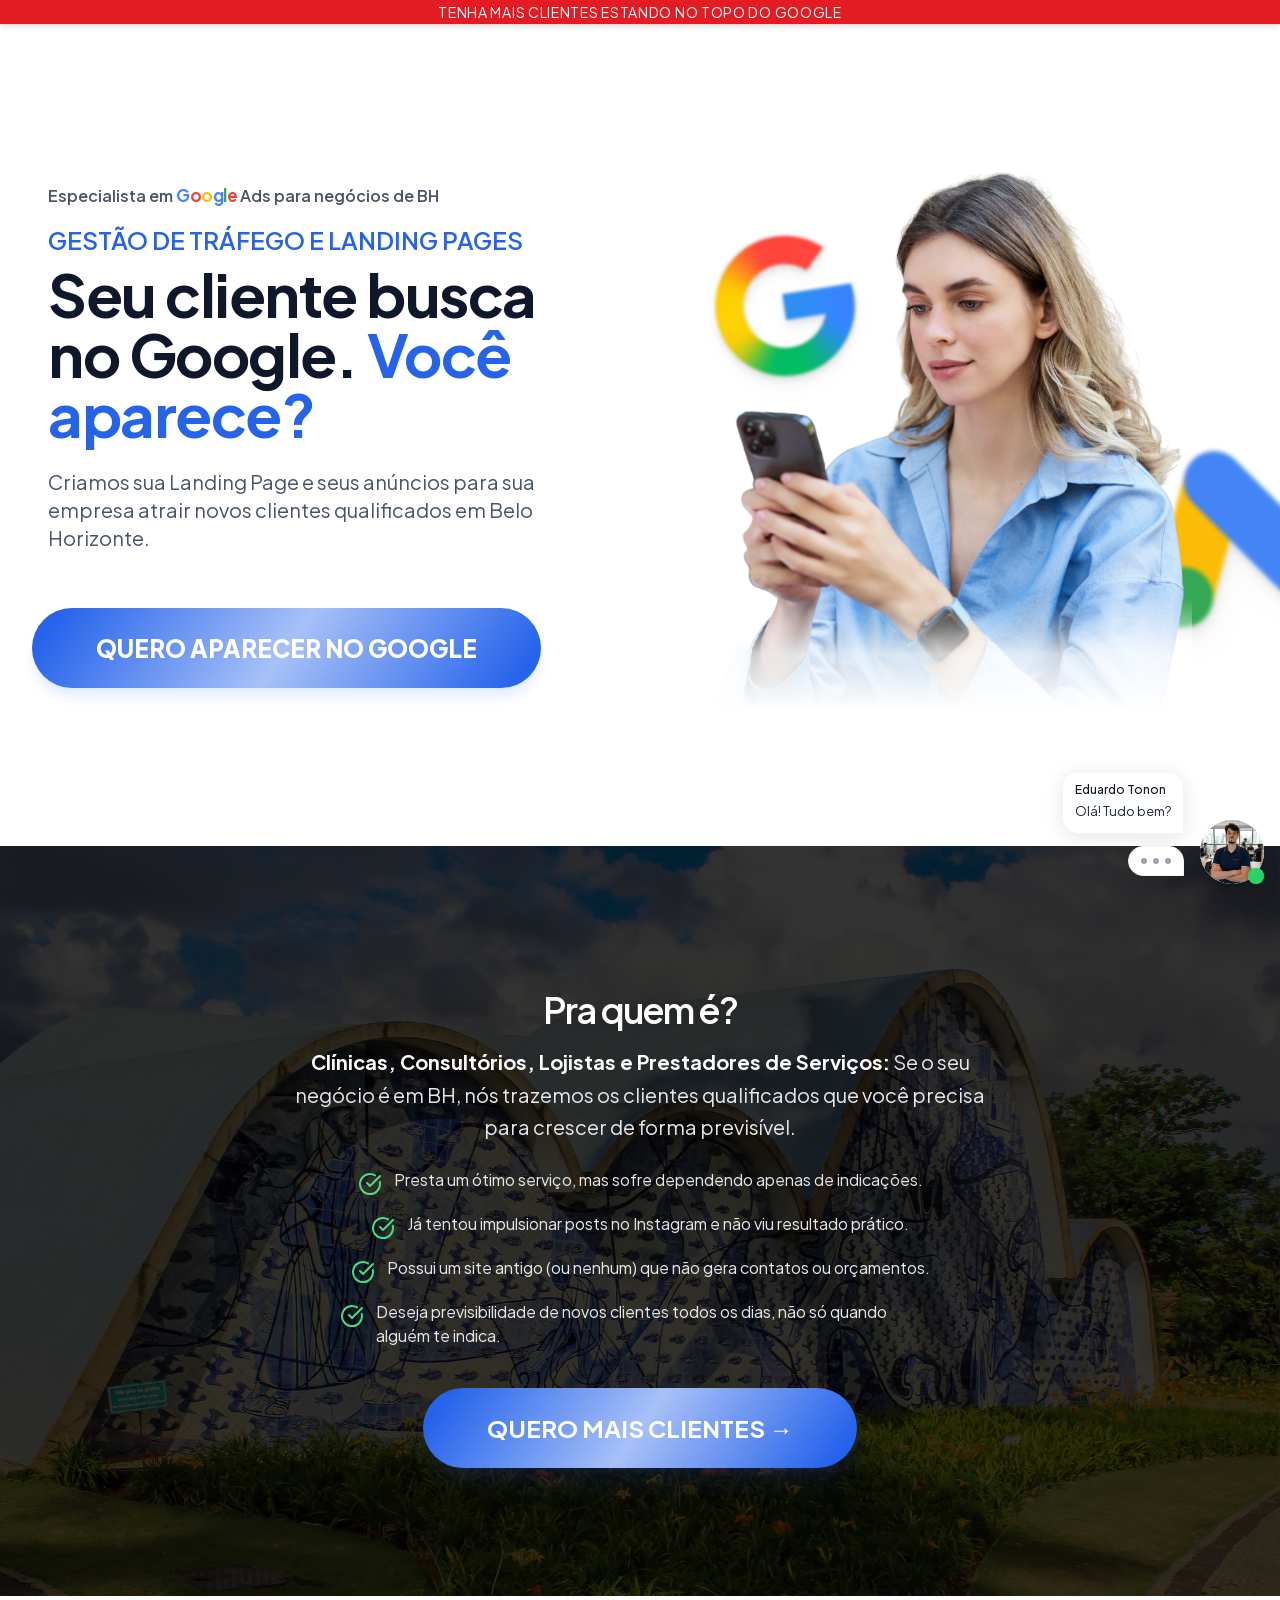
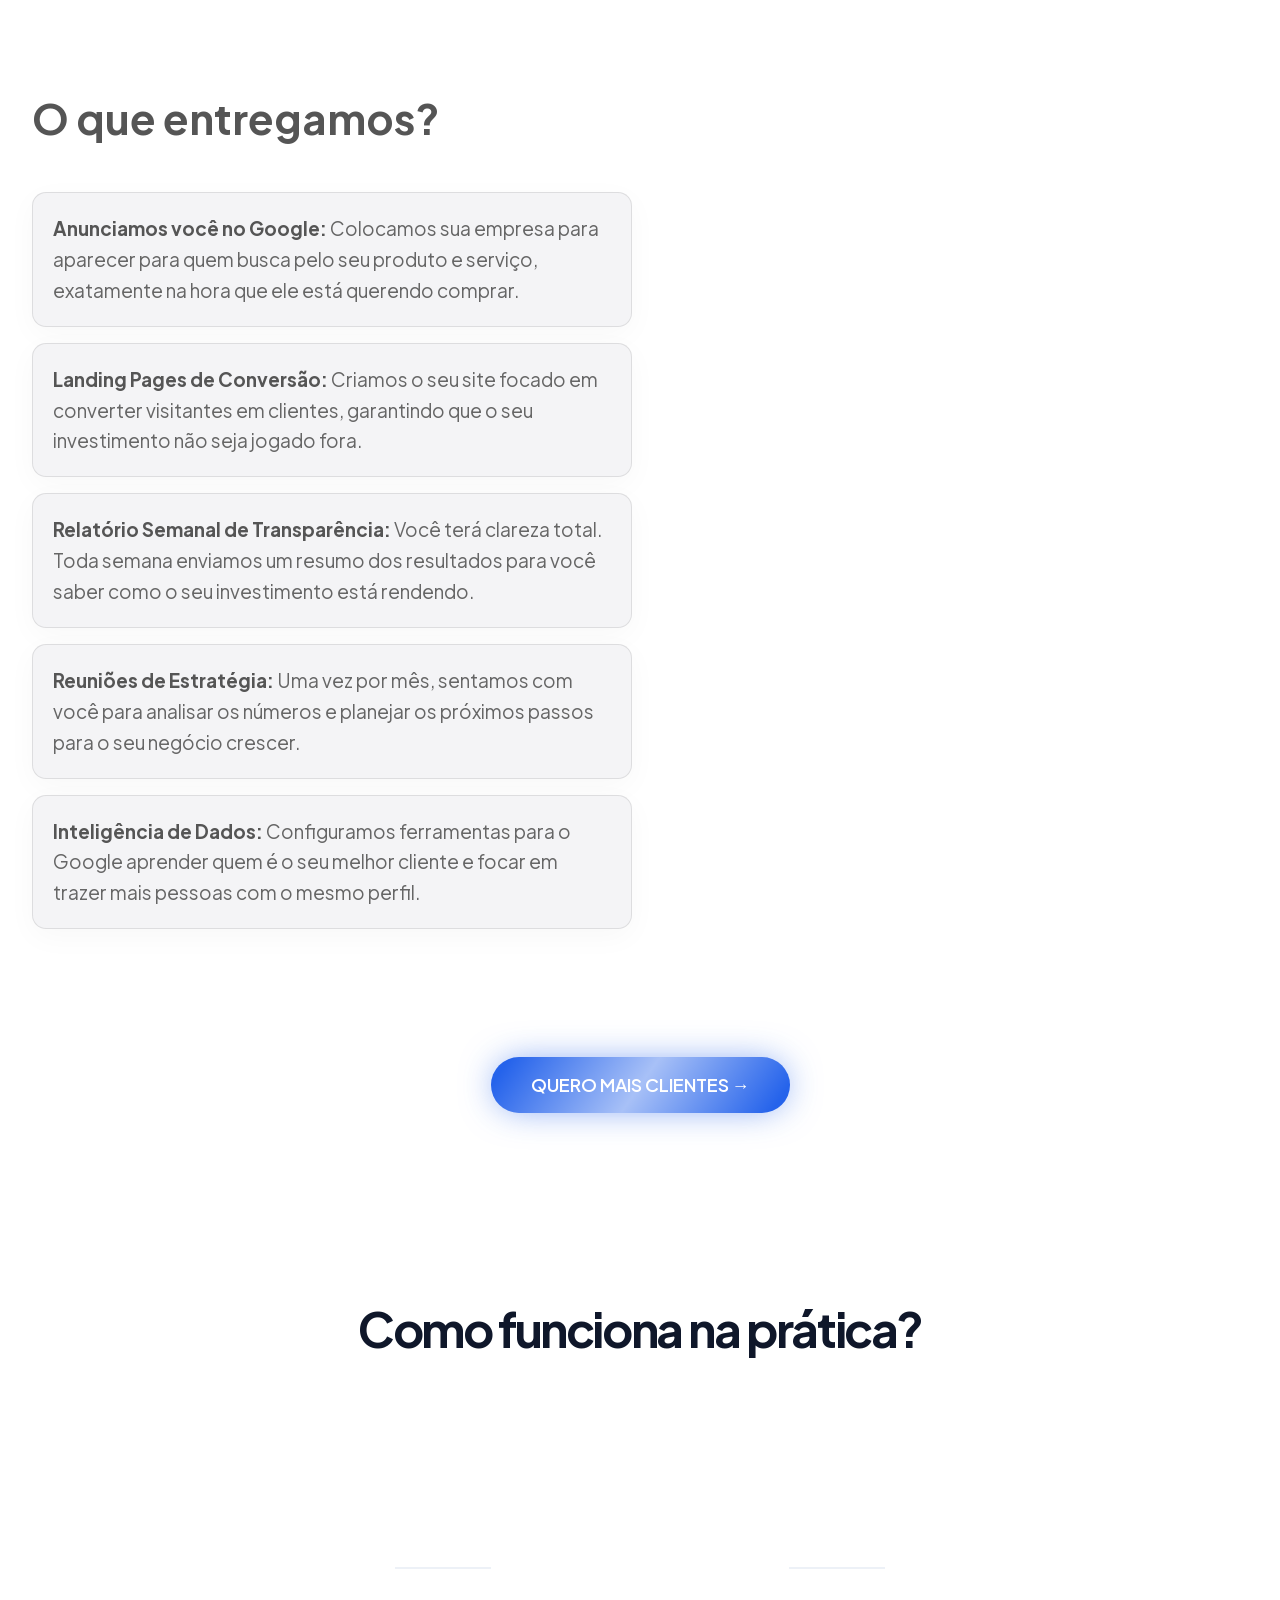
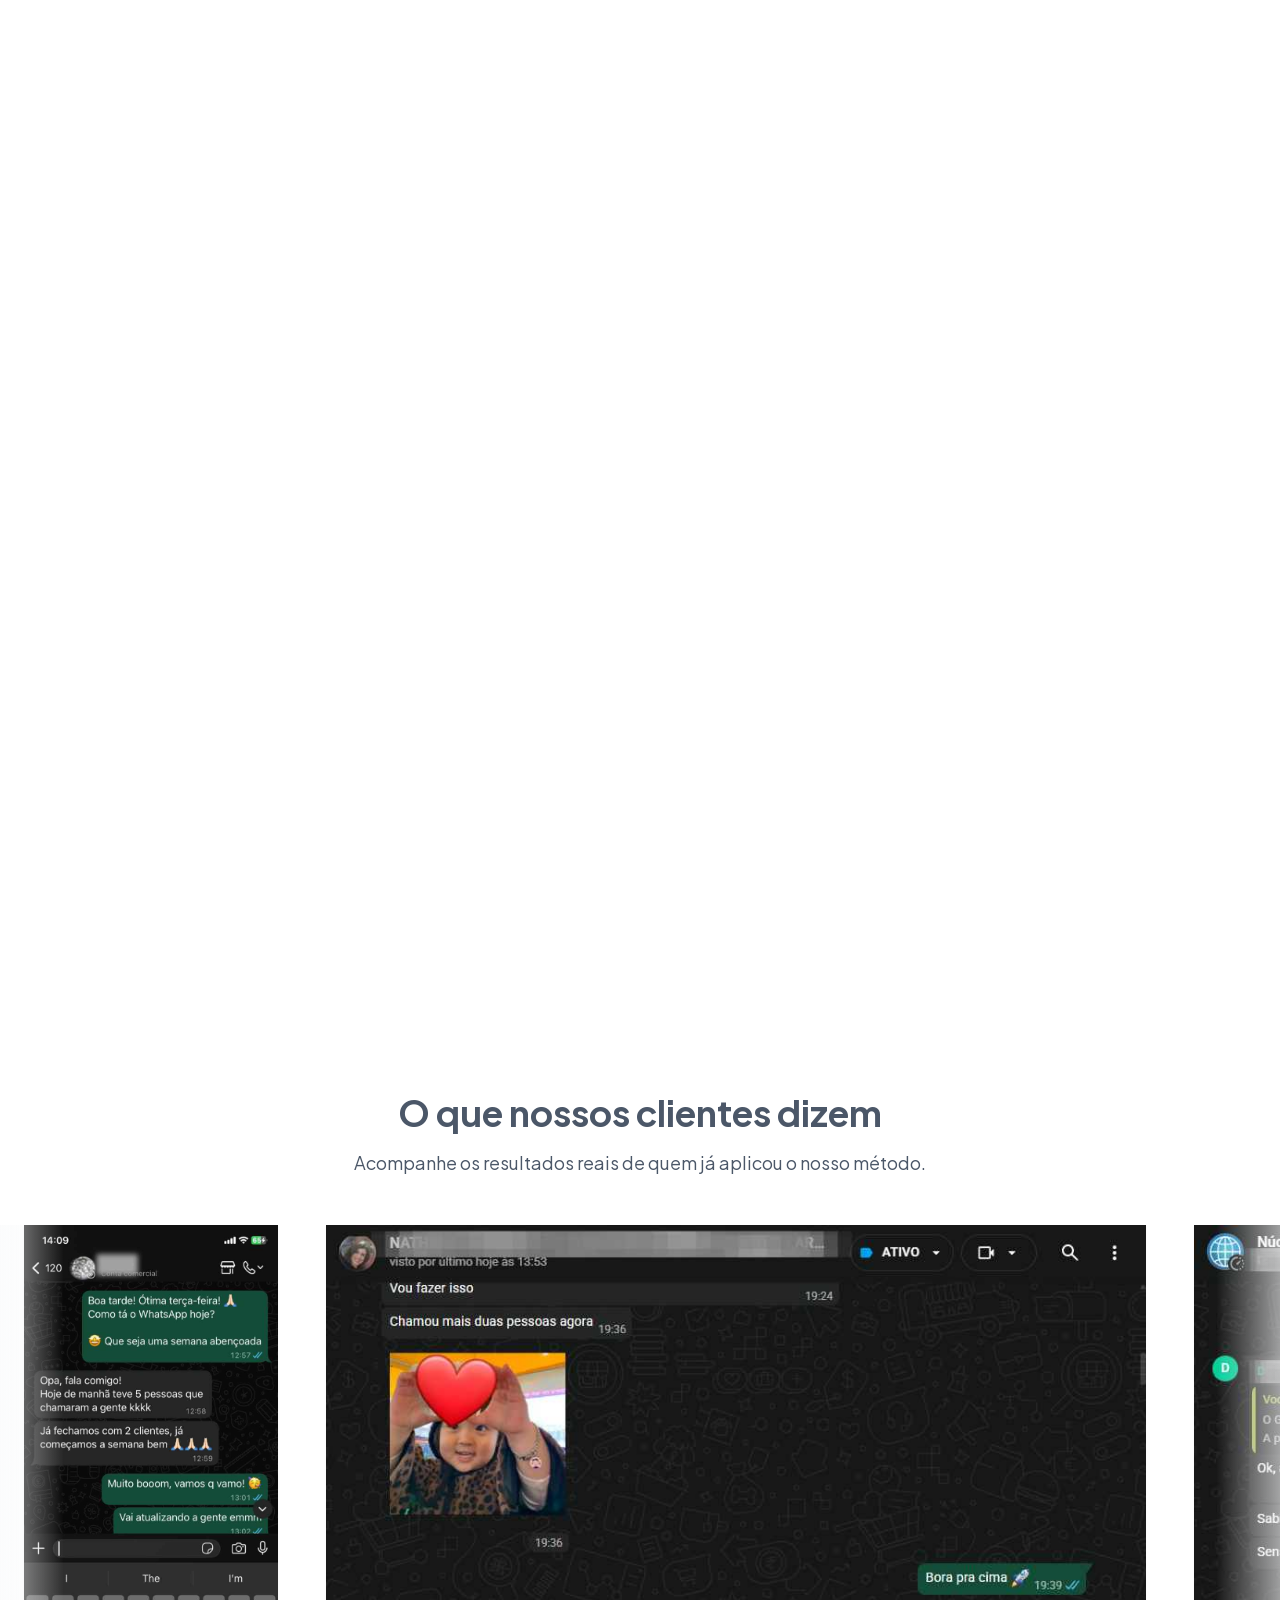
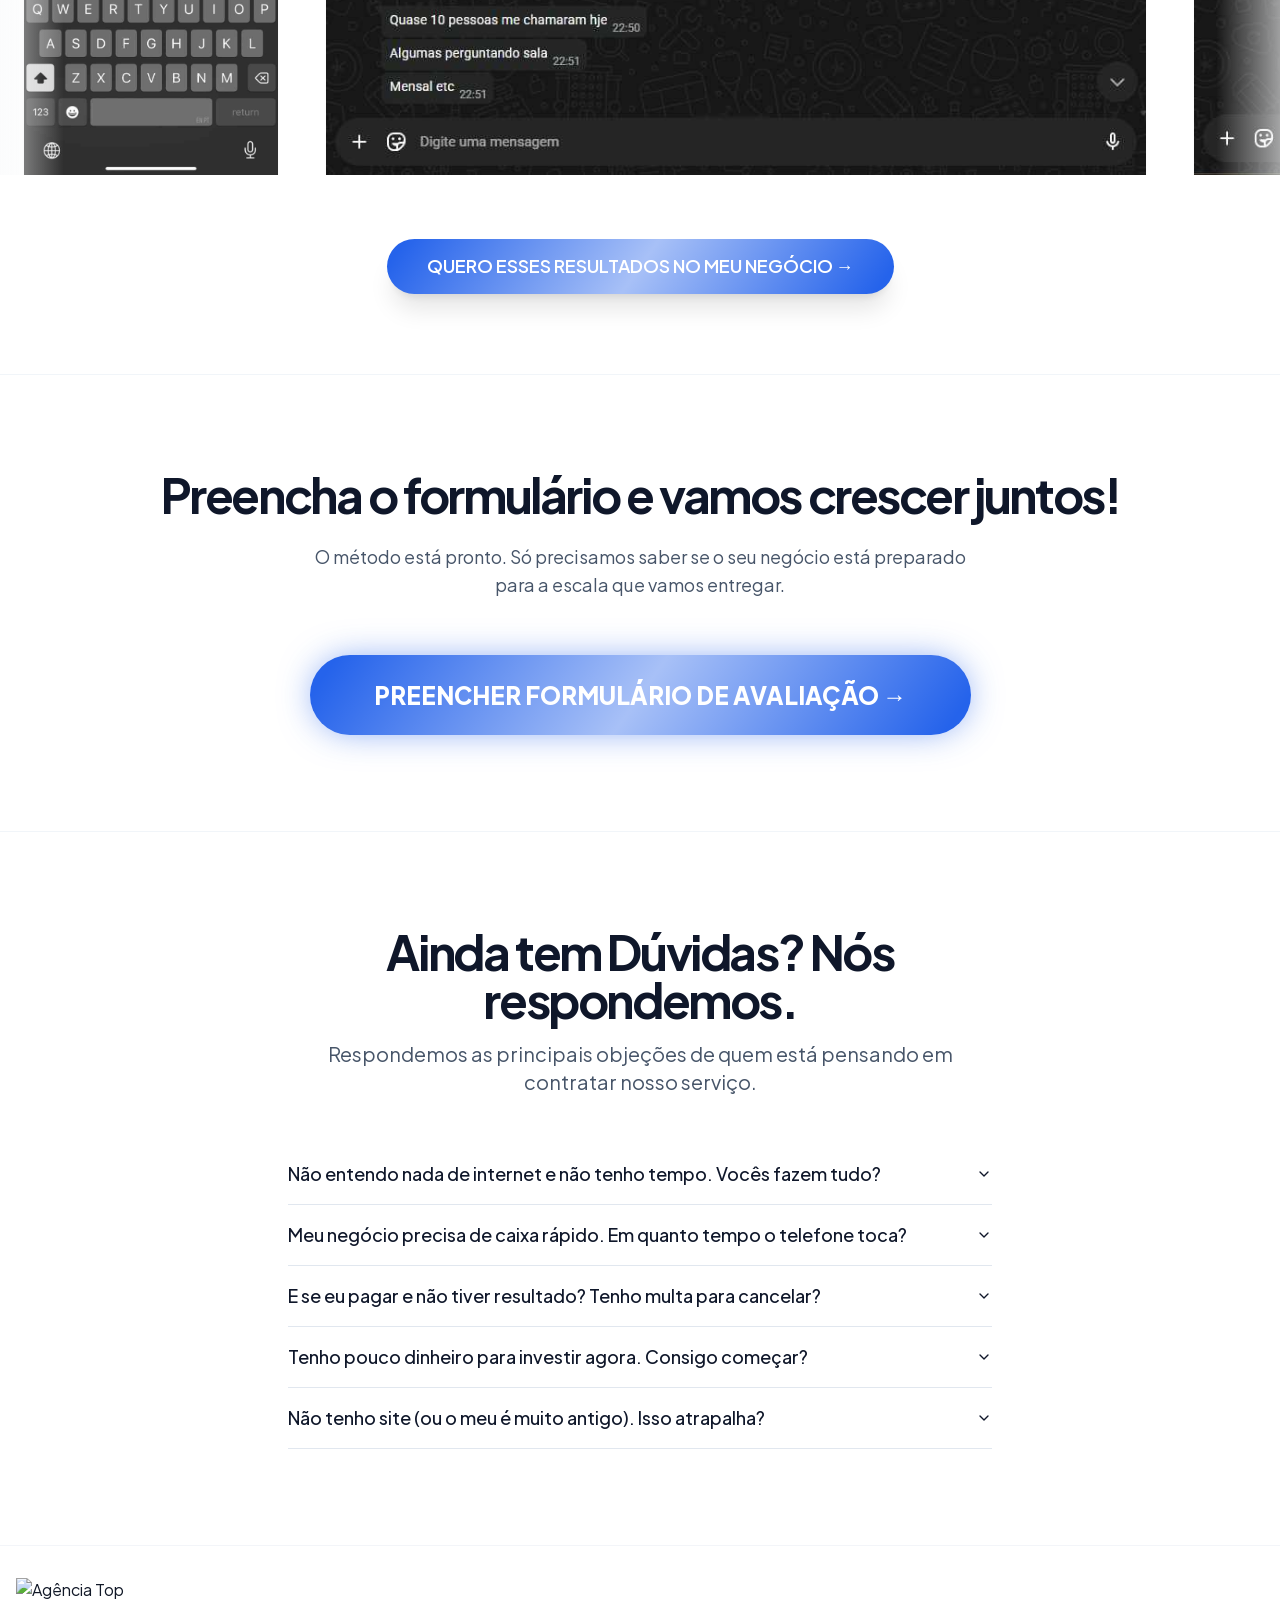
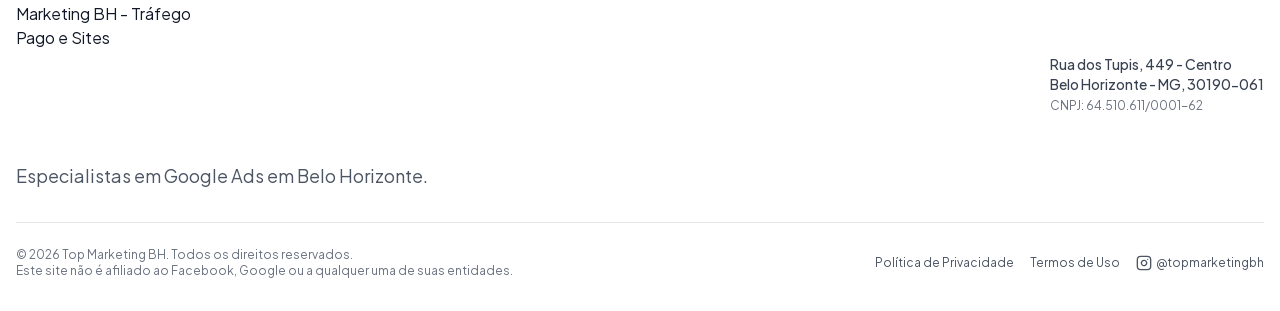
==== commit 4988b82c: "feat: sistema de captura de leads, rastreamento e Meta CAPI - Adiciona script global de rastreamento" ====
--- a/index.html
+++ b/index.html
@@ -1 +1,18 @@
-<!DOCTYPE html><!--sqjcPQwQf9wgrIX5A2pxZ--><html lang="pt-BR"><head><meta charSet="utf-8"/><meta name="viewport" content="width=device-width, initial-scale=1"/><link rel="preload" as="image" href="/imagens/Imagem sessao 1.png?v=3"/><link rel="preload" as="image" href="/imagens/AutoridadeSite01.jpg"/><link rel="preload" as="image" href="/imagens/AutoridadeSite02.jpg"/><link rel="preload" as="image" href="/imagens/AutoridadeSite03.jpg"/><link rel="preload" as="image" href="/imagens/AutoridadeSite04.jpg"/><link rel="preload" as="image" href="/imagens/AutoridadeSite05.jpg"/><link rel="stylesheet" href="/_next/static/css/e45473a374b6cac4.css" data-precedence="next"/><link rel="stylesheet" href="/_next/static/css/aa065b47b70a546c.css" data-precedence="next"/><link rel="preload" as="script" fetchPriority="low" href="/_next/static/chunks/webpack-457ad85ca89db983.js"/><script src="/_next/static/chunks/4bd1b696-c023c6e3521b1417.js" async=""></script><script src="/_next/static/chunks/255-293e44824f2ec188.js" async=""></script><script src="/_next/static/chunks/main-app-4b76da783dc5b80f.js" async=""></script><script src="/_next/static/chunks/212-3b10fe4f7b11aca3.js" async=""></script><script src="/_next/static/chunks/954-c10324e097e0282a.js" async=""></script><script src="/_next/static/chunks/121-48b922a99fd2af2c.js" async=""></script><script src="/_next/static/chunks/730-07b22c98c4aef23a.js" async=""></script><script src="/_next/static/chunks/app/page-bce41186862bd658.js" async=""></script><script src="/_next/static/chunks/961-d0859b8381a76b38.js" async=""></script><script src="/_next/static/chunks/app/layout-86e09c1252048f1d.js" async=""></script><link rel="preload" href="https://www.googletagmanager.com/gtag/js?id=AW-17892072580" as="script"/><title>Top Marketing BH | Tráfego Pago e Landing Pages em Belo Horizonte</title><meta name="description" content="Sua empresa no topo do Google em BH. Especialistas em Gestão de Tráfego Pago, Google Ads e Criação de Landing Pages de Alta Conversão em Belo Horizonte. Atraia mais clientes hoje."/><meta name="author" content="Eduardo Tonon - Top Marketing BH"/><meta name="keywords" content="Google Ads BH,Gestão de Tráfego Belo Horizonte,Criação de Sites BH,Landing Page Belo Horizonte,Marketing Digital BH,Eduardo Tonon Top Marketing"/><meta name="robots" content="index, follow"/><link rel="canonical" href="https://topmarketingbh.com.br"/><meta property="og:title" content="Top Marketing BH | Tráfego Pago e Landing Pages em Belo Horizonte"/><meta property="og:description" content="Sua empresa no topo do Google em BH. Especialistas em Gestão de Tráfego Pago e Landing Pages de Alta Conversão."/><meta property="og:url" content="https://topmarketingbh.com.br"/><meta property="og:site_name" content="Top Marketing BH"/><meta property="og:locale" content="pt_BR"/><meta property="og:image" content="https://topmarketingbh.com.br/imagens/meta.png"/><meta property="og:image:width" content="1200"/><meta property="og:image:height" content="630"/><meta property="og:image:alt" content="Top Marketing BH - Tráfego Pago e Landing Pages"/><meta property="og:type" content="website"/><meta name="twitter:card" content="summary_large_image"/><meta name="twitter:title" content="Top Marketing BH | Tráfego Pago e Landing Pages em Belo Horizonte"/><meta name="twitter:description" content="Sua empresa no topo do Google em BH. Especialistas em Gestão de Tráfego Pago e Landing Pages de Alta Conversão."/><meta name="twitter:image" content="https://topmarketingbh.com.br/imagens/meta.png"/><meta name="twitter:image:width" content="1200"/><meta name="twitter:image:height" content="630"/><meta name="twitter:image:alt" content="Top Marketing BH - Tráfego Pago e Landing Pages"/><link rel="icon" href="/icon.png"/><script src="/_next/static/chunks/polyfills-42372ed130431b0a.js" noModule=""></script></head><body class="__variable_b6296e antialiased font-sans overflow-x-hidden bg-slate-50 text-slate-900"><div hidden=""><!--$--><!--/$--></div><noscript><iframe src="https://www.googletagmanager.com/ns.html?id=GTM-5S8B3HW8" height="0" width="0" style="display:none;visibility:hidden"></iframe></noscript><main class="flex min-h-screen flex-col items-center justify-between"><div class="w-full bg-[#E31B23] text-white py-0.5 text-center font-montserrat font-medium text-[11px] md:text-sm uppercase tracking-wider shadow-md z-40 relative">TENHA MAIS CLIENTES ESTANDO NO TOPO DO GOOGLE</div><section id="inicio" class="w-full bg-white overflow-hidden pt-8 pb-8 md:py-20 lg:py-24"><div class="max-w-7xl mx-auto px-4 sm:px-6 lg:px-8"><div class="flex flex-col md:flex-row md:min-h-[70vh] md:gap-8 items-center"><div class="md:w-1/2 text-center md:text-left order-1 z-10 self-center"><p class="hidden md:inline-block font-bold text-sm md:text-base mb-0 md:mb-4 text-slate-600">Especialista em <span class="font-extrabold text-[15px] md:text-[17px] tracking-tight"><span class="text-[#4285F4]">G</span><span class="text-[#EA4335]">o</span><span class="text-[#FBBC05]">o</span><span class="text-[#4285F4]">g</span><span class="text-[#34A853]">l</span><span class="text-[#EA4335]">e</span></span> Ads para negócios de BH</p><h1 class="text-4xl font-headline font-extrabold tracking-tight sm:text-4xl md:text-5xl lg:text-6xl text-slate-900 leading-[1.1] px-4"><span class="block text-blue-600 text-lg md:text-xl lg:text-2xl mb-2 font-bold tracking-normal uppercase">Gestão de Tráfego e Landing Pages</span>Seu cliente busca no Google. <span class="text-blue-600">Você aparece?</span></h1><p class="mt-3 md:mt-6 text-base md:text-xl text-slate-600 font-medium leading-relaxed max-w-xl mx-auto md:mx-0 px-4">Criamos sua Landing Page e seus anúncios para sua empresa atrair novos clientes qualificados em Belo Horizonte.</p><div class="hidden md:block mt-8 md:mt-10 w-full sm:w-auto"><a href="https://wa.me/553197922538?text=Olá!%20Gostaria%20de%20receber%20um%20orçamento." target="_blank" rel="noopener noreferrer" class="w-full sm:w-auto" aria-label="Solicitar orçamento agora via WhatsApp"><button class="inline-flex items-center justify-center gap-2 rounded-full ring-offset-background focus-visible:outline-none focus-visible:ring-2 focus-visible:ring-ring focus-visible:ring-offset-2 disabled:pointer-events-none disabled:opacity-50 [&amp;_svg]:pointer-events-none [&amp;_svg]:size-5 [&amp;_svg]:shrink-0 bg-blue-600 text-white hover:bg-blue-700 hover:scale-105 h-16 md:h-20 px-8 md:px-16 text-lg sm:text-xl md:text-2xl font-black py-4 w-full sm:w-auto mt-4 whitespace-normal shadow-lg shadow-blue-100 hover:shadow-xl hover:-translate-y-0.5 active:scale-95 transition-all duration-200 transform-gpu relative overflow-hidden group"><div class="absolute inset-0 z-0 pointer-events-none"><div class="absolute inset-0 w-full h-full bg-gradient-to-r from-transparent via-white/60 to-transparent -skew-x-[35deg] animate-shimmer"></div></div><span class="relative z-10 flex items-center gap-2">QUERO APARECER NO GOOGLE</span></button></a></div></div><div class="w-full md:w-1/2 order-2 flex items-center justify-center self-center py-4 md:py-0 relative mt-4 md:mt-0 md:-translate-x-5 transform-gpu will-change-transform"><div class="relative w-full max-w-[280px] sm:max-w-[400px] lg:max-w-[520px] z-10 transform-gpu flex items-center justify-center"><div class="relative z-10 w-full h-full"><img alt="Especialista em Marketing Digital - Eduardo Tonon da Top Marketing BH" width="600" height="800" decoding="async" data-nimg="1" class="object-cover w-full h-auto" style="color:transparent" src="/imagens/Imagem sessao 1.png?v=3"/><div class="absolute bottom-[-2px] left-0 right-0 h-16 sm:h-20 md:h-28 bg-gradient-to-t from-white via-white/80 to-transparent pointer-events-none z-10"></div></div></div><div class="absolute top-[15%] left-[15%] w-20 h-20 sm:w-24 sm:h-20 md:w-28 md:h-28 lg:w-36 lg:h-36 z-0 blur-[1.5px] transform-gpu will-change-transform" style="transform:translateX(-12px)"><div class="w-full h-full transform-gpu"><img alt="Logo do Google - Parceiro Top Marketing BH" loading="lazy" decoding="async" data-nimg="fill" class="object-contain drop-shadow-lg" style="position:absolute;height:100%;width:100%;left:0;top:0;right:0;bottom:0;color:transparent" src="/imagens/Logo Google.png"/></div></div><div class="absolute bottom-[15%] right-[-18%] w-24 h-24 sm:w-28 sm:h-28 md:w-32 md:h-32 lg:w-48 lg:h-48 z-0 blur-[2px] transform-gpu will-change-transform" style="transform:translateX(-12px)"><div class="w-full h-full"><img alt="Logo Google Ads - Especialidade Top Marketing BH" loading="lazy" decoding="async" data-nimg="fill" class="object-contain drop-shadow-xl" style="position:absolute;height:100%;width:100%;left:0;top:0;right:0;bottom:0;color:transparent" src="/imagens/3.png"/></div></div></div><div class="block md:hidden mt-0 w-full px-4 text-center z-20 order-3"><a href="https://wa.me/553197922538?text=Olá!%20Gostaria%20de%20receber%20um%20orçamento." target="_blank" rel="noopener noreferrer" class="w-full" aria-label="Solicitar orçamento agora via WhatsApp"><button class="inline-flex items-center justify-center gap-2 rounded-full ring-offset-background focus-visible:outline-none focus-visible:ring-2 focus-visible:ring-ring focus-visible:ring-offset-2 disabled:pointer-events-none disabled:opacity-50 [&amp;_svg]:pointer-events-none [&amp;_svg]:size-5 [&amp;_svg]:shrink-0 bg-blue-600 text-white hover:bg-blue-700 hover:shadow-[0_0_45px_rgba(37,99,235,0.8)] hover:scale-105 h-16 md:h-20 px-8 md:px-16 text-lg sm:text-xl md:text-2xl font-black py-4 w-full mt-1 whitespace-normal shadow-lg shadow-blue-100 active:scale-95 transition-all duration-200 transform-gpu relative overflow-hidden group"><div class="absolute inset-0 z-0 pointer-events-none"><div class="absolute inset-0 w-full h-full bg-gradient-to-r from-transparent via-white/60 to-transparent -skew-x-[35deg] animate-shimmer"></div></div><span class="relative z-10 flex items-center gap-2">QUERO APARECER NO GOOGLE</span></button></a></div></div></div></section><section id="sobre" class="relative w-full overflow-hidden py-8 md:py-16"><div class="absolute inset-0 bg-cover bg-center transform-gpu will-change-transform"><img alt="Igreja da Pampulha - Autoridade Local em Belo Horizonte" loading="lazy" decoding="async" data-nimg="fill" class="object-cover transform-gpu" style="position:absolute;height:100%;width:100%;left:0;top:0;right:0;bottom:0;color:transparent" src="/imagens/Igrejinha-da-Pampulha-2.jpg"/></div><div class="absolute inset-0 bg-black/80"></div><div class="relative max-w-7xl mx-auto z-10 pt-8 pb-8 md:pt-16 md:pb-12 lg:pt-20 lg:pb-16 px-4 sm:px-6 lg:px-8"><div class="animate-in fade-in slide-in-from-bottom-10 duration-700 text-center"><h2 class="text-3xl font-headline font-bold tracking-tighter sm:text-4xl text-white drop-shadow-lg">Pra quem é?</h2><p class="mt-4 max-w-[700px] text-gray-200 md:text-xl/relaxed mx-auto font-medium"><span class="text-white font-extrabold">Clínicas, Consultórios, Lojistas e Prestadores de Serviços:</span> Se o seu negócio é em BH, nós trazemos os clientes qualificados que você precisa para crescer de forma previsível.</p><ul class="mt-6 space-y-4 max-w-[600px] mx-auto text-left flex flex-col items-center"><li class="flex items-start gap-3 w-full sm:w-auto"><svg xmlns="http://www.w3.org/2000/svg" width="24" height="24" viewBox="0 0 24 24" fill="none" stroke="currentColor" stroke-width="2" stroke-linecap="round" stroke-linejoin="round" class="lucide lucide-circle-check-big h-6 w-6 text-green-400 flex-shrink-0 mt-1"><path d="M21.801 10A10 10 0 1 1 17 3.335"></path><path d="m9 11 3 3L22 4"></path></svg><span class="text-gray-200">Presta um ótimo serviço, mas sofre dependendo apenas de indicações.</span></li><li class="flex items-start gap-3 w-full sm:w-auto"><svg xmlns="http://www.w3.org/2000/svg" width="24" height="24" viewBox="0 0 24 24" fill="none" stroke="currentColor" stroke-width="2" stroke-linecap="round" stroke-linejoin="round" class="lucide lucide-circle-check-big h-6 w-6 text-green-400 flex-shrink-0 mt-1"><path d="M21.801 10A10 10 0 1 1 17 3.335"></path><path d="m9 11 3 3L22 4"></path></svg><span class="text-gray-200">Já tentou impulsionar posts no Instagram e não viu resultado prático.</span></li><li class="flex items-start gap-3 w-full sm:w-auto"><svg xmlns="http://www.w3.org/2000/svg" width="24" height="24" viewBox="0 0 24 24" fill="none" stroke="currentColor" stroke-width="2" stroke-linecap="round" stroke-linejoin="round" class="lucide lucide-circle-check-big h-6 w-6 text-green-400 flex-shrink-0 mt-1"><path d="M21.801 10A10 10 0 1 1 17 3.335"></path><path d="m9 11 3 3L22 4"></path></svg><span class="text-gray-200">Possui um site antigo (ou nenhum) que não gera contatos ou orçamentos.</span></li><li class="flex items-start gap-3 w-full sm:w-auto"><svg xmlns="http://www.w3.org/2000/svg" width="24" height="24" viewBox="0 0 24 24" fill="none" stroke="currentColor" stroke-width="2" stroke-linecap="round" stroke-linejoin="round" class="lucide lucide-circle-check-big h-6 w-6 text-green-400 flex-shrink-0 mt-1"><path d="M21.801 10A10 10 0 1 1 17 3.335"></path><path d="m9 11 3 3L22 4"></path></svg><span class="text-gray-200">Deseja previsibilidade de novos clientes todos os dias, não só quando alguém te indica.</span></li></ul><div class="mt-10 flex justify-center w-full"><a href="https://wa.me/553197922538?text=Olá! Gostaria de ter mais clientes." target="_blank" rel="noopener noreferrer" class="w-full sm:w-auto"><button class="inline-flex items-center justify-center gap-2 whitespace-nowrap rounded-full ring-offset-background focus-visible:outline-none focus-visible:ring-2 focus-visible:ring-ring focus-visible:ring-offset-2 disabled:pointer-events-none disabled:opacity-50 [&amp;_svg]:pointer-events-none [&amp;_svg]:size-5 [&amp;_svg]:shrink-0 bg-blue-600 text-white hover:bg-blue-700 hover:shadow-[0_0_45px_rgba(37,99,235,0.8)] hover:scale-105 h-16 md:h-20 px-8 md:px-16 text-lg sm:text-xl md:text-2xl py-4 w-full sm:w-auto font-extrabold shadow-xl shadow-blue-900/20 active:scale-95 transition-all duration-200 transform-gpu relative overflow-hidden group"><div class="absolute inset-0 z-0 pointer-events-none"><div class="absolute inset-0 w-full h-full bg-gradient-to-r from-transparent via-white/60 to-transparent -skew-x-[35deg] animate-shimmer"></div></div><span class="relative z-10 flex items-center gap-2">QUERO MAIS CLIENTES →</span></button></a></div></div></div></section><section class="w-full py-8 md:py-20 lg:py-24 bg-white relative overflow-hidden"><div class="w-full max-w-7xl mx-auto px-4 sm:px-6 lg:px-8 relative z-10"><div class="w-full mb-8 md:mb-12"><h2 class="text-3xl md:text-[42px] font-extrabold text-[#555555] text-center lg:text-left leading-tight" style="opacity:0;transform:translateY(20px)">O que entregamos?</h2></div><div class="grid grid-cols-1 lg:grid-cols-12 gap-12 lg:gap-4 items-start"><div class="lg:col-span-6 flex flex-col space-y-4 relative z-30 order-2 lg:order-1"><div class="bg-[#f0f0f3]/75 backdrop-blur-md rounded-[14px] p-4 md:p-5 border-[0.25px] border-[#999999]/25 shadow-[0_8px_30px_rgb(0,0,0,0.03)] hover:shadow-[0_8_30px_rgb(0,0,0,0.06)] transition-all duration-300 relative z-30 transform-gpu" style="opacity:0;transform:translateY(40px) scale(0.95)"><div class="text-[#666] leading-relaxed text-[16px] md:text-[19px]"><h3 class="font-extrabold text-[#555555] inline">Anunciamos você no Google:</h3> <span class="font-medium">Colocamos sua empresa para aparecer para quem busca pelo seu produto e serviço, exatamente na hora que ele está querendo comprar.</span></div></div><div class="bg-[#f0f0f3]/75 backdrop-blur-md rounded-[14px] p-4 md:p-5 border-[0.25px] border-[#999999]/25 shadow-[0_8px_30px_rgb(0,0,0,0.03)] hover:shadow-[0_8_30px_rgb(0,0,0,0.06)] transition-all duration-300 relative z-30 transform-gpu" style="opacity:0;transform:translateY(40px) scale(0.95)"><div class="text-[#666] leading-relaxed text-[16px] md:text-[19px]"><h3 class="font-extrabold text-[#555555] inline">Landing Pages de Conversão:</h3> <span class="font-medium">Criamos o seu site focado em converter visitantes em clientes, garantindo que o seu investimento não seja jogado fora.</span></div></div><div class="bg-[#f0f0f3]/75 backdrop-blur-md rounded-[14px] p-4 md:p-5 border-[0.25px] border-[#999999]/25 shadow-[0_8px_30px_rgb(0,0,0,0.03)] hover:shadow-[0_8_30px_rgb(0,0,0,0.06)] transition-all duration-300 relative z-30 transform-gpu" style="opacity:0;transform:translateY(40px) scale(0.95)"><div class="text-[#666] leading-relaxed text-[16px] md:text-[19px]"><h3 class="font-extrabold text-[#555555] inline">Relatório Semanal de Transparência:</h3> <span class="font-medium">Você terá clareza total. Toda semana enviamos um resumo dos resultados para você saber como o seu investimento está rendendo.</span></div></div><div class="bg-[#f0f0f3]/75 backdrop-blur-md rounded-[14px] p-4 md:p-5 border-[0.25px] border-[#999999]/25 shadow-[0_8px_30px_rgb(0,0,0,0.03)] hover:shadow-[0_8_30px_rgb(0,0,0,0.06)] transition-all duration-300 relative z-30 transform-gpu" style="opacity:0;transform:translateY(40px) scale(0.95)"><div class="text-[#666] leading-relaxed text-[16px] md:text-[19px]"><h3 class="font-extrabold text-[#555555] inline">Reuniões de Estratégia:</h3> <span class="font-medium">Uma vez por mês, sentamos com você para analisar os números e planejar os próximos passos para o seu negócio crescer.</span></div></div><div class="bg-[#f0f0f3]/75 backdrop-blur-md rounded-[14px] p-4 md:p-5 border-[0.25px] border-[#999999]/25 shadow-[0_8px_30px_rgb(0,0,0,0.03)] hover:shadow-[0_8_30px_rgb(0,0,0,0.06)] transition-all duration-300 relative z-30 transform-gpu" style="opacity:0;transform:translateY(40px) scale(0.95)"><div class="text-[#666] leading-relaxed text-[16px] md:text-[19px]"><h3 class="font-extrabold text-[#555555] inline">Inteligência de Dados:</h3> <span class="font-medium">Configuramos ferramentas para o Google aprender quem é o seu melhor cliente e focar em trazer mais pessoas com o mesmo perfil.</span></div></div></div><div class="lg:col-span-6 relative w-full min-h-[450px] md:min-h-[700px] flex items-center justify-center lg:justify-start mt-6 lg:mt-0 z-20 order-1 lg:order-2"><div class="relative w-full max-w-md md:max-w-[1000px] aspect-[4/3] z-10 transform-gpu will-change-transform" style="opacity:0;transform:scale(1.3)"><img alt="Estratégia de Gestão de Google Ads e Landing Page de Alta Conversão em Belo Horizonte" loading="lazy" decoding="async" data-nimg="fill" class="object-contain object-top md:object-center scale-100 md:scale-125 lg:scale-[1.6] xl:scale-[1.9] lg:-translate-x-14 xl:-translate-x-24 lg:translate-y-16 xl:translate-y-24 transform-gpu" style="position:absolute;height:100%;width:100%;left:0;top:0;right:0;bottom:0;color:transparent" src="/imagens/Laptop - grafico (1).webp"/></div><div class="absolute top-[0%] xl:top-[-5%] left-[0%] md:left-[10%] xl:left-[5%] flex flex-col gap-3 md:gap-4 z-20 transform-gpu will-change-transform" style="opacity:0;transform:translateX(-40px)"><div class="w-[150px] sm:w-[240px] md:w-[320px] transition-transform duration-300 hover:-translate-y-1 transform-gpu"><img alt="Notificação de novo lead qualificado gerado via tráfego pago para negócio local em BH" loading="lazy" width="320" height="80" decoding="async" data-nimg="1" class="w-full h-auto drop-shadow-lg bg-white/75 backdrop-blur-md border-[0.5px] border-[#ffffff]/60 rounded-xl" style="color:transparent" src="/imagens/notificacaogoogleads.svg"/></div><div class="w-[150px] sm:w-[240px] md:w-[320px] transition-transform duration-300 hover:-translate-y-1 transform-gpu"><img alt="Notificação de novo lead qualificado gerado via tráfego pago para negócio local em BH" loading="lazy" width="320" height="80" decoding="async" data-nimg="1" class="w-full h-auto drop-shadow-lg bg-white/75 backdrop-blur-md border-[0.5px] border-[#ffffff]/60 rounded-xl" style="color:transparent" src="/imagens/notificacaogoogleads.svg"/></div><div class="w-[150px] sm:w-[240px] md:w-[320px] transition-transform duration-300 hover:-translate-y-1 transform-gpu"><img alt="Notificação de novo lead qualificado gerado via tráfego pago para negócio local em BH" loading="lazy" width="320" height="80" decoding="async" data-nimg="1" class="w-full h-auto drop-shadow-lg bg-white/75 backdrop-blur-md border-[0.5px] border-[#ffffff]/60 rounded-xl" style="color:transparent" src="/imagens/notificacaogoogleads.svg"/></div></div><div class="absolute bottom-[5%] xl:bottom-[-5%] right-[0%] md:right-[0%] xl:right-[-10%] flex flex-col gap-3 md:gap-5 z-20 transform-gpu will-change-transform" style="opacity:0;transform:translateX(60px)"><div class="w-[180px] sm:w-[260px] md:w-[320px] transition-transform duration-300 hover:-translate-y-1 transform-gpu"><img alt="Notificação de conversão e agendamento de cliente via Google Ads em Belo Horizonte" loading="lazy" width="320" height="80" decoding="async" data-nimg="1" class="w-full h-auto drop-shadow-lg bg-white/75 backdrop-blur-md border-[0.5px] border-[#ffffff]/60 rounded-xl" style="color:transparent" src="/imagens/notificacaogoogleads.svg"/></div><div class="w-[180px] sm:w-[260px] md:w-[320px] transition-transform duration-300 hover:-translate-y-1 transform-gpu"><img alt="Notificação de conversão e agendamento de cliente via Google Ads em Belo Horizonte" loading="lazy" width="320" height="80" decoding="async" data-nimg="1" class="w-full h-auto drop-shadow-lg bg-white/75 backdrop-blur-md border-[0.5px] border-[#ffffff]/60 rounded-xl" style="color:transparent" src="/imagens/notificacaogoogleads.svg"/></div><div class="w-[180px] sm:w-[260px] md:w-[320px] transition-transform duration-300 hover:-translate-y-1 transform-gpu"><img alt="Notificação de conversão e agendamento de cliente via Google Ads em Belo Horizonte" loading="lazy" width="320" height="80" decoding="async" data-nimg="1" class="w-full h-auto drop-shadow-lg bg-white/75 backdrop-blur-md border-[0.5px] border-[#ffffff]/60 rounded-xl" style="color:transparent" src="/imagens/notificacaogoogleads.svg"/></div></div></div></div><div class="w-full flex justify-center mt-16 md:mt-24 lg:mt-32 relative z-40"><a href="https://wa.me/553197922538?text=Olá! Gostaria de ter mais clientes." target="_blank" rel="noopener noreferrer" aria-label="Solicitar mais clientes via WhatsApp"><button class="inline-flex items-center justify-center gap-2 whitespace-nowrap rounded-full font-bold ring-offset-background focus-visible:outline-none focus-visible:ring-2 focus-visible:ring-ring focus-visible:ring-offset-2 disabled:pointer-events-none disabled:opacity-50 [&amp;_svg]:pointer-events-none [&amp;_svg]:size-5 [&amp;_svg]:shrink-0 bg-blue-600 text-white shadow-[0_0_35px_-5px_rgba(37,99,235,0.6)] hover:bg-blue-700 hover:shadow-[0_0_45px_rgba(37,99,235,0.8)] hover:scale-105 h-14 px-10 text-lg w-full sm:w-auto group transform-gpu active:scale-95 transition-all duration-200 relative overflow-hidden group"><div class="absolute inset-0 z-0 pointer-events-none"><div class="absolute inset-0 w-full h-full bg-gradient-to-r from-transparent via-white/60 to-transparent -skew-x-[35deg] animate-shimmer"></div></div><span class="relative z-10 flex items-center gap-2">QUERO MAIS CLIENTES →</span></button></a></div></div></section><section id="metodo" class="w-full py-8 md:py-20 lg:py-24 bg-white"><div class="max-w-7xl mx-auto px-4 sm:px-6 lg:px-8"><div class="mx-auto max-w-3xl text-center"><h2 class="text-3xl font-headline font-extrabold tracking-tighter sm:text-4xl md:text-5xl text-slate-900">Como funciona na prática?</h2></div><div class="mx-auto mt-8 md:mt-16 flex max-w-5xl flex-col items-stretch gap-y-4 md:flex-row md:items-center md:justify-center md:gap-x-8"><div class="flex-1 transition-all duration-700 ease-out transform-gpu opacity-0 translate-y-10" style="transition-delay:0ms"><div class="rounded-lg text-card-foreground h-full text-center border-0 bg-transparent shadow-none transform-gpu"><div class="flex flex-col space-y-1.5 p-6 items-center relative pb-2"><div class="flex items-center justify-center"><div class="relative w-14 h-14"><img alt="Google" loading="lazy" decoding="async" data-nimg="fill" class="object-contain" style="position:absolute;height:100%;width:100%;left:0;top:0;right:0;bottom:0;color:transparent" src="/imagens/1.png"/></div></div><div class="tracking-tight mt-4 text-2xl font-bold text-foreground">Entendemos seu negócio</div></div><div class="p-6 pt-0"><p class="text-muted-foreground">Uma conversa rápida para entender o que você vende, quem é seu cliente e onde você quer chegar.</p></div></div></div><div class="hidden md:flex items-center justify-center"><svg width="100" height="20" class="w-24 h-5" preserveAspectRatio="none"><defs><linearGradient id="gradient-desktop-0" x1="0%" y1="0%" x2="100%" y2="0%"><stop offset="0%" style="stop-color:hsl(var(--destructive))"></stop><stop offset="100%" style="stop-color:hsl(var(--primary))"></stop></linearGradient></defs><line x1="0" y1="10" x2="100" y2="10" stroke="hsl(var(--muted))" stroke-width="2"></line><line class="" x1="0" y1="10" x2="100" y2="10" stroke="url(#gradient-desktop-0)" stroke-width="4" stroke-dasharray="100" stroke-dashoffset="100"></line></svg></div><div class="flex h-6 w-full items-center justify-center md:hidden"><svg width="4" height="24" preserveAspectRatio="none"><defs><linearGradient id="gradient-mobile-0" x1="0%" y1="0%" x2="0%" y2="100%"><stop offset="0%" style="stop-color:hsl(var(--destructive))"></stop><stop offset="100%" style="stop-color:hsl(var(--primary))"></stop></linearGradient></defs><line x1="2" y1="0" x2="2" y2="24" stroke="hsl(var(--muted))" stroke-width="2"></line><line class="" x1="2" y1="0" x2="2" y2="24" stroke="url(#gradient-mobile-0)" stroke-width="4" stroke-dasharray="24" stroke-dashoffset="24"></line></svg></div><div class="flex-1 transition-all duration-700 ease-out transform-gpu opacity-0 translate-y-10" style="transition-delay:200ms"><div class="rounded-lg text-card-foreground h-full text-center border-0 bg-transparent shadow-none transform-gpu"><div class="flex flex-col space-y-1.5 p-6 items-center relative pb-2"><div class="flex items-center justify-center"><div class="relative w-14 h-14"><img alt="Google Ads" loading="lazy" decoding="async" data-nimg="fill" class="object-contain" style="position:absolute;height:100%;width:100%;left:0;top:0;right:0;bottom:0;color:transparent" src="/imagens/3.png"/></div></div><div class="tracking-tight mt-4 text-2xl font-bold text-foreground">Construímos sua máquina</div></div><div class="p-6 pt-0"><p class="text-muted-foreground">Criamos a Landing Page e configuramos o Google Ads com foco total em gerar contato — não em parecer bonito.</p></div></div></div><div class="hidden md:flex items-center justify-center"><svg width="100" height="20" class="w-24 h-5" preserveAspectRatio="none"><defs><linearGradient id="gradient-desktop-1" x1="0%" y1="0%" x2="100%" y2="0%"><stop offset="0%" style="stop-color:hsl(var(--destructive))"></stop><stop offset="100%" style="stop-color:hsl(var(--primary))"></stop></linearGradient></defs><line x1="0" y1="10" x2="100" y2="10" stroke="hsl(var(--muted))" stroke-width="2"></line><line class="" x1="0" y1="10" x2="100" y2="10" stroke="url(#gradient-desktop-1)" stroke-width="4" stroke-dasharray="100" stroke-dashoffset="100"></line></svg></div><div class="flex h-6 w-full items-center justify-center md:hidden"><svg width="4" height="24" preserveAspectRatio="none"><defs><linearGradient id="gradient-mobile-1" x1="0%" y1="0%" x2="0%" y2="100%"><stop offset="0%" style="stop-color:hsl(var(--destructive))"></stop><stop offset="100%" style="stop-color:hsl(var(--primary))"></stop></linearGradient></defs><line x1="2" y1="0" x2="2" y2="24" stroke="hsl(var(--muted))" stroke-width="2"></line><line class="" x1="2" y1="0" x2="2" y2="24" stroke="url(#gradient-mobile-1)" stroke-width="4" stroke-dasharray="24" stroke-dashoffset="24"></line></svg></div><div class="flex-1 transition-all duration-700 ease-out transform-gpu opacity-0 translate-y-10" style="transition-delay:400ms"><div class="rounded-lg text-card-foreground h-full text-center border-0 bg-transparent shadow-none transform-gpu"><div class="flex flex-col space-y-1.5 p-6 items-center relative pb-2"><div class="flex items-center justify-center"><div class="relative w-14 h-14"><img alt="WhatsApp" loading="lazy" decoding="async" data-nimg="fill" class="object-contain" style="position:absolute;height:100%;width:100%;left:0;top:0;right:0;bottom:0;color:transparent" src="/imagens/2.png"/></div></div><div class="tracking-tight mt-4 text-2xl font-bold text-foreground">O WhatsApp começa a tocar</div></div><div class="p-6 pt-0"><p class="text-muted-foreground">Você recebe os contatos, a gente acompanha os resultados e ajusta o que for preciso.</p></div></div></div></div><div class="mt-12 md:mt-16 text-center w-full sm:w-auto"><a href="https://wa.me/553197922538?text=Olá!%20Gostaria%20de%20saber%20mais%20sobre%20o%20Método%20Máquina%20de%20Vendas." target="_blank" rel="noopener noreferrer" class="w-full sm:w-auto inline-block" aria-label="Falar com especialista sobre o Método Máquina de Vendas via WhatsApp"><button class="inline-flex items-center justify-center gap-2 rounded-full font-bold ring-offset-background focus-visible:outline-none focus-visible:ring-2 focus-visible:ring-ring focus-visible:ring-offset-2 disabled:pointer-events-none disabled:opacity-50 [&amp;_svg]:pointer-events-none [&amp;_svg]:size-5 [&amp;_svg]:shrink-0 bg-blue-600 text-white hover:bg-blue-700 hover:shadow-[0_0_45px_rgba(37,99,235,0.8)] hover:scale-105 text-lg transition-all duration-1000 ease-in-out opacity-0 scale-95 w-full sm:w-auto mt-4 whitespace-normal h-auto py-4 px-8 transform-gpu active:scale-95 shadow-xl hover:shadow-blue-200 relative overflow-hidden group" style="transition-delay:1000ms"><div class="absolute inset-0 z-0 pointer-events-none"><div class="absolute inset-0 w-full h-full bg-gradient-to-r from-transparent via-white/60 to-transparent -skew-x-[35deg] animate-shimmer"></div></div><span class="relative z-10 flex items-center gap-2">QUERO LIGAR ESSA MÁQUINA NO MEU NEGÓCIO →</span></button></a></div></div></section><section id="autoridade" class="w-full py-8 md:py-20 bg-white relative overflow-hidden"><div class="max-w-7xl mx-auto relative z-10 px-4 sm:px-6 lg:px-8"><div class="grid gap-12 lg:grid-cols-2 lg:gap-20 items-center"><div class="flex flex-col justify-center text-center lg:text-left order-2 lg:order-1 transform-gpu" style="opacity:0;transform:translateX(-30px)"><div class="inline-flex items-center gap-2 px-3 py-1.5 bg-blue-50 text-[#0095F6] rounded-full text-sm font-bold w-fit mx-auto lg:mx-0 mb-6 shadow-sm border border-blue-100/50 transform-gpu"><img alt="Selo de Especialista Certificado Google Ads em Belo Horizonte - Top Marketing BH" loading="lazy" width="20" height="20" decoding="async" data-nimg="1" class="drop-shadow-sm shrink-0" style="color:transparent" src="/imagens/iconeverif.webp"/>Especialista Certificado em BH</div><h2 class="text-3xl font-headline font-extrabold tracking-tight sm:text-4xl md:text-5xl text-slate-900 leading-[1.15]">Transformamos buscas no <span class="tracking-tight font-black"><span class="text-[#4285F4]">G</span><span class="text-[#EA4335]">o</span><span class="text-[#FBBC05]">o</span><span class="text-[#4285F4]">g</span><span class="text-[#34A853]">l</span><span class="text-[#EA4335]">e</span></span> em <span class="text-blue-600">novos clientes para o seu negócio.</span></h2><p class="mt-6 text-slate-600 font-medium md:text-xl max-w-xl mx-auto lg:mx-0 leading-relaxed">Sou o Eduardo Tonon, fundador da Top Marketing BH. Minha missão é garantir que sua empresa apareça para as pessoas certas, no momento exato em que elas estão precisando do seu serviço.</p><div class="mt-10 mx-auto lg:mx-0 w-full sm:w-auto" style="opacity:0;transform:translateY(20px)"><a href="https://wa.me/553197922538?text=Olá!%20Quero%20colocar%20minha%20empresa%20no%20topo%20do%20Google." target="_blank" rel="noopener noreferrer" aria-label="Falar com o especialista Eduardo Tonon via WhatsApp" class="w-full sm:w-auto inline-block"><button class="inline-flex items-center justify-center gap-2 whitespace-nowrap rounded-full ring-offset-background focus-visible:outline-none focus-visible:ring-2 focus-visible:ring-ring focus-visible:ring-offset-2 disabled:pointer-events-none disabled:opacity-50 [&amp;_svg]:pointer-events-none [&amp;_svg]:size-5 [&amp;_svg]:shrink-0 bg-blue-600 text-white hover:bg-blue-700 hover:shadow-[0_0_45px_rgba(37,99,235,0.8)] hover:scale-105 h-14 px-10 text-lg w-full sm:w-auto mt-4 font-extrabold transform-gpu active:scale-95 transition-all duration-200 shadow-lg hover:shadow-blue-200 relative overflow-hidden group"><div class="absolute inset-0 z-0 pointer-events-none"><div class="absolute inset-0 w-full h-full bg-gradient-to-r from-transparent via-white/60 to-transparent -skew-x-[35deg] animate-shimmer"></div></div><span class="relative z-10 flex items-center gap-2">FALAR COM O EDUARDO TONON →</span></button></a></div></div><div class="flex flex-col items-center justify-center order-1 lg:order-2 relative pt-6 lg:pt-0 transform-gpu will-change-transform" style="opacity:0;transform:scale(0.9) rotate(2deg)"><div class="relative w-[280px] h-[280px] sm:w-80 sm:h-80 lg:w-[450px] lg:h-[450px]"><div class="absolute inset-[-10px] sm:inset-[-20px] rounded-full border-[3px] border-dashed border-blue-200 animate-[spin_30s_linear_infinite] opacity-60"></div><div class="absolute inset-[-20px] sm:inset-[-40px] rounded-full border border-blue-100 animate-[spin_40s_linear_infinite_reverse] opacity-50"></div><div class="w-full h-full relative rounded-full p-2 bg-white shadow-2xl"><div class="w-full h-full relative rounded-full overflow-hidden"><img alt="Eduardo Tonon - Especialista em Gestão de Tráfego Pago e Landing Pages em BH" loading="lazy" decoding="async" data-nimg="fill" class="object-cover relative z-10 hover:scale-110 transition-transform duration-700" style="position:absolute;height:100%;width:100%;left:0;top:0;right:0;bottom:0;color:transparent" src="/imagens/Eduardo.webp"/></div></div></div></div></div></div></section><section class="w-full py-8 md:py-20 bg-white relative overflow-hidden"><div class="max-w-7xl mx-auto mb-12 text-center relative z-10 px-4 sm:px-6 lg:px-8"><h2 class="text-2xl md:text-3xl lg:text-4xl font-headline font-extrabold text-foreground mb-4">O que nossos clientes dizem</h2><p class="text-muted-foreground font-medium md:text-lg max-w-2xl mx-auto mb-8">Acompanhe os resultados reais de quem já aplicou o nosso método.</p></div><div class="relative w-full z-10 hover:[&amp;_.animate-marquee]:paused"><div class="absolute left-0 top-0 bottom-0 w-8 md:w-16 bg-gradient-to-r from-gray-50/60 to-transparent z-20 pointer-events-none"></div><div class="absolute right-0 top-0 bottom-0 w-8 md:w-16 bg-gradient-to-l from-gray-50/60 to-transparent z-20 pointer-events-none"></div><div class="flex w-full overflow-hidden"><div class="flex animate-marquee min-w-full shrink-0 gap-6 px-3 items-center transform-gpu will-change-transform"><div class="flex-shrink-0 transform-gpu px-3"><div class="relative h-[350px] md:h-[550px]"><img src="/imagens/AutoridadeSite01.jpg" alt="Feedback de cliente - Depoimento 1" class="h-full w-auto object-contain block pointer-events-none select-none max-w-none drop-shadow-sm"/></div></div><div class="flex-shrink-0 transform-gpu px-3"><div class="relative h-[350px] md:h-[550px]"><img src="/imagens/AutoridadeSite02.jpg" alt="Feedback de cliente - Depoimento 2" class="h-full w-auto object-contain block pointer-events-none select-none max-w-none drop-shadow-sm"/></div></div><div class="flex-shrink-0 transform-gpu px-3"><div class="relative h-[350px] md:h-[550px]"><img src="/imagens/AutoridadeSite03.jpg" alt="Feedback de cliente - Depoimento 3" class="h-full w-auto object-contain block pointer-events-none select-none max-w-none drop-shadow-sm"/></div></div><div class="flex-shrink-0 transform-gpu px-3"><div class="relative h-[350px] md:h-[550px]"><img src="/imagens/AutoridadeSite04.jpg" alt="Feedback de cliente - Depoimento 4" class="h-full w-auto object-contain block pointer-events-none select-none max-w-none drop-shadow-sm"/></div></div><div class="flex-shrink-0 transform-gpu px-3"><div class="relative h-[350px] md:h-[550px]"><img src="/imagens/AutoridadeSite05.jpg" alt="Feedback de cliente - Depoimento 5" class="h-full w-auto object-contain block pointer-events-none select-none max-w-none drop-shadow-sm"/></div></div><div class="flex-shrink-0 transform-gpu px-3"><div class="relative h-[350px] md:h-[550px]"><img src="/imagens/AutoridadeSite01.jpg" alt="Feedback de cliente - Depoimento 6" class="h-full w-auto object-contain block pointer-events-none select-none max-w-none drop-shadow-sm"/></div></div><div class="flex-shrink-0 transform-gpu px-3"><div class="relative h-[350px] md:h-[550px]"><img src="/imagens/AutoridadeSite02.jpg" alt="Feedback de cliente - Depoimento 7" class="h-full w-auto object-contain block pointer-events-none select-none max-w-none drop-shadow-sm"/></div></div><div class="flex-shrink-0 transform-gpu px-3"><div class="relative h-[350px] md:h-[550px]"><img src="/imagens/AutoridadeSite03.jpg" alt="Feedback de cliente - Depoimento 8" class="h-full w-auto object-contain block pointer-events-none select-none max-w-none drop-shadow-sm"/></div></div><div class="flex-shrink-0 transform-gpu px-3"><div class="relative h-[350px] md:h-[550px]"><img src="/imagens/AutoridadeSite04.jpg" alt="Feedback de cliente - Depoimento 9" class="h-full w-auto object-contain block pointer-events-none select-none max-w-none drop-shadow-sm"/></div></div><div class="flex-shrink-0 transform-gpu px-3"><div class="relative h-[350px] md:h-[550px]"><img src="/imagens/AutoridadeSite05.jpg" alt="Feedback de cliente - Depoimento 10" class="h-full w-auto object-contain block pointer-events-none select-none max-w-none drop-shadow-sm"/></div></div></div><div class="flex animate-marquee min-w-full shrink-0 gap-6 px-3 items-center transform-gpu will-change-transform" aria-hidden="true"><div class="flex-shrink-0 transform-gpu px-3" aria-hidden="true"><div class="relative h-[350px] md:h-[550px]"><img src="/imagens/AutoridadeSite01.jpg" alt="Feedback de cliente - Depoimento 1" class="h-full w-auto object-contain block pointer-events-none select-none max-w-none drop-shadow-sm"/></div></div><div class="flex-shrink-0 transform-gpu px-3" aria-hidden="true"><div class="relative h-[350px] md:h-[550px]"><img src="/imagens/AutoridadeSite02.jpg" alt="Feedback de cliente - Depoimento 2" class="h-full w-auto object-contain block pointer-events-none select-none max-w-none drop-shadow-sm"/></div></div><div class="flex-shrink-0 transform-gpu px-3" aria-hidden="true"><div class="relative h-[350px] md:h-[550px]"><img src="/imagens/AutoridadeSite03.jpg" alt="Feedback de cliente - Depoimento 3" class="h-full w-auto object-contain block pointer-events-none select-none max-w-none drop-shadow-sm"/></div></div><div class="flex-shrink-0 transform-gpu px-3" aria-hidden="true"><div class="relative h-[350px] md:h-[550px]"><img src="/imagens/AutoridadeSite04.jpg" alt="Feedback de cliente - Depoimento 4" class="h-full w-auto object-contain block pointer-events-none select-none max-w-none drop-shadow-sm"/></div></div><div class="flex-shrink-0 transform-gpu px-3" aria-hidden="true"><div class="relative h-[350px] md:h-[550px]"><img src="/imagens/AutoridadeSite05.jpg" alt="Feedback de cliente - Depoimento 5" class="h-full w-auto object-contain block pointer-events-none select-none max-w-none drop-shadow-sm"/></div></div><div class="flex-shrink-0 transform-gpu px-3" aria-hidden="true"><div class="relative h-[350px] md:h-[550px]"><img src="/imagens/AutoridadeSite01.jpg" alt="Feedback de cliente - Depoimento 6" class="h-full w-auto object-contain block pointer-events-none select-none max-w-none drop-shadow-sm"/></div></div><div class="flex-shrink-0 transform-gpu px-3" aria-hidden="true"><div class="relative h-[350px] md:h-[550px]"><img src="/imagens/AutoridadeSite02.jpg" alt="Feedback de cliente - Depoimento 7" class="h-full w-auto object-contain block pointer-events-none select-none max-w-none drop-shadow-sm"/></div></div><div class="flex-shrink-0 transform-gpu px-3" aria-hidden="true"><div class="relative h-[350px] md:h-[550px]"><img src="/imagens/AutoridadeSite03.jpg" alt="Feedback de cliente - Depoimento 8" class="h-full w-auto object-contain block pointer-events-none select-none max-w-none drop-shadow-sm"/></div></div><div class="flex-shrink-0 transform-gpu px-3" aria-hidden="true"><div class="relative h-[350px] md:h-[550px]"><img src="/imagens/AutoridadeSite04.jpg" alt="Feedback de cliente - Depoimento 9" class="h-full w-auto object-contain block pointer-events-none select-none max-w-none drop-shadow-sm"/></div></div><div class="flex-shrink-0 transform-gpu px-3" aria-hidden="true"><div class="relative h-[350px] md:h-[550px]"><img src="/imagens/AutoridadeSite05.jpg" alt="Feedback de cliente - Depoimento 10" class="h-full w-auto object-contain block pointer-events-none select-none max-w-none drop-shadow-sm"/></div></div></div></div></div><div class="mt-12 md:mt-16 text-center relative z-10 px-4 flex flex-col items-center"><a href="https://wa.me/553197922538?text=Olá!%20Eduardo%20Tonon,%20vi%20os%20resultados%20do%20método%20e%20quero%20aplicar%20no%20meu%20negócio." target="_blank" rel="noopener noreferrer" class="w-full sm:w-auto inline-block"><button class="inline-flex items-center justify-center gap-2 rounded-full font-bold ring-offset-background transition-all duration-300 focus-visible:outline-none focus-visible:ring-2 focus-visible:ring-ring focus-visible:ring-offset-2 disabled:pointer-events-none disabled:opacity-50 [&amp;_svg]:pointer-events-none [&amp;_svg]:size-5 [&amp;_svg]:shrink-0 bg-blue-600 text-white hover:bg-blue-700 hover:shadow-[0_0_45px_rgba(37,99,235,0.8)] hover:scale-105 text-lg w-full sm:w-auto transform-gpu active:scale-95 shadow-xl hover:shadow-blue-200 whitespace-normal leading-tight h-auto py-4 px-10 relative overflow-hidden group"><div class="absolute inset-0 z-0 pointer-events-none"><div class="absolute inset-0 w-full h-full bg-gradient-to-r from-transparent via-white/60 to-transparent -skew-x-[35deg] animate-shimmer"></div></div><span class="relative z-10 flex items-center gap-2">QUERO ESSES RESULTADOS NO MEU NEGÓCIO →</span></button></a></div></section><section id="formulario" class="w-full py-8 md:py-20 lg:py-24 bg-white border-y border-slate-100"><div class="max-w-7xl mx-auto px-4 sm:px-6 lg:px-8 text-center"><h2 class="text-3xl font-headline font-extrabold tracking-tighter md:text-5xl text-slate-900 mb-6">Preencha o formulário e vamos crescer juntos!</h2><p class="mt-4 text-lg text-slate-600 font-medium max-w-2xl mx-auto mb-10">O método está pronto. Só precisamos saber se o seu negócio está preparado para a escala que vamos entregar.</p><a target="_blank" rel="noopener noreferrer" href="https://form.typeform.com/to/thf68zAW"><button class="inline-flex items-center justify-center gap-2 rounded-full ring-offset-background transition-all duration-300 focus-visible:outline-none focus-visible:ring-2 focus-visible:ring-ring focus-visible:ring-offset-2 disabled:pointer-events-none disabled:opacity-50 [&amp;_svg]:pointer-events-none [&amp;_svg]:size-5 [&amp;_svg]:shrink-0 bg-blue-600 text-white shadow-[0_0_35px_-5px_rgba(37,99,235,0.6)] hover:bg-blue-700 hover:shadow-[0_0_45px_rgba(37,99,235,0.8)] hover:scale-105 h-16 md:h-20 px-8 md:px-16 text-lg sm:text-xl md:text-2xl font-black py-4 w-full sm:w-auto mt-4 whitespace-normal relative overflow-hidden group"><div class="absolute inset-0 z-0 pointer-events-none"><div class="absolute inset-0 w-full h-full bg-gradient-to-r from-transparent via-white/60 to-transparent -skew-x-[35deg] animate-shimmer"></div></div><span class="relative z-10 flex items-center gap-2">PREENCHER FORMULÁRIO DE AVALIAÇÃO →</span></button></a></div></section><section id="faq" class="w-full py-8 md:py-20 lg:py-24 bg-white"><div class="max-w-3xl mx-auto px-4 sm:px-6 lg:px-8"><div class="mx-auto max-w-3xl text-center"><h2 class="text-3xl font-headline font-extrabold tracking-tighter sm:text-4xl md:text-5xl text-slate-900">Ainda tem Dúvidas? Nós respondemos.</h2><p class="mt-4 max-w-2xl mx-auto text-slate-600 md:text-xl font-medium">Respondemos as principais objeções de quem está pensando em contratar nosso serviço.</p></div><div class="mx-auto mt-12 max-w-3xl"><div class="w-full" data-orientation="vertical"><div data-state="closed" data-orientation="vertical" class="border-b"><h3 data-orientation="vertical" data-state="closed" class="flex"><button type="button" aria-controls="radix-_R_16l5br5b_" aria-expanded="false" data-state="closed" data-orientation="vertical" id="radix-_R_6l5br5b_" class="flex flex-1 items-center justify-between py-4 transition-all hover:underline [&amp;[data-state=open]&gt;svg]:rotate-180 text-lg font-semibold text-left" data-radix-collection-item="">Não entendo nada de internet e não tenho tempo. Vocês fazem tudo?<svg xmlns="http://www.w3.org/2000/svg" width="24" height="24" viewBox="0 0 24 24" fill="none" stroke="currentColor" stroke-width="2" stroke-linecap="round" stroke-linejoin="round" class="lucide lucide-chevron-down h-4 w-4 shrink-0 transition-transform duration-200"><path d="m6 9 6 6 6-6"></path></svg></button></h3><div data-state="closed" id="radix-_R_16l5br5b_" hidden="" role="region" aria-labelledby="radix-_R_6l5br5b_" data-orientation="vertical" class="overflow-hidden text-sm transition-all data-[state=closed]:animate-accordion-up data-[state=open]:animate-accordion-down" style="--radix-accordion-content-height:var(--radix-collapsible-content-height);--radix-accordion-content-width:var(--radix-collapsible-content-width)"></div></div><div data-state="closed" data-orientation="vertical" class="border-b"><h3 data-orientation="vertical" data-state="closed" class="flex"><button type="button" aria-controls="radix-_R_1al5br5b_" aria-expanded="false" data-state="closed" data-orientation="vertical" id="radix-_R_al5br5b_" class="flex flex-1 items-center justify-between py-4 transition-all hover:underline [&amp;[data-state=open]&gt;svg]:rotate-180 text-lg font-semibold text-left" data-radix-collection-item="">Meu negócio precisa de caixa rápido. Em quanto tempo o telefone toca?<svg xmlns="http://www.w3.org/2000/svg" width="24" height="24" viewBox="0 0 24 24" fill="none" stroke="currentColor" stroke-width="2" stroke-linecap="round" stroke-linejoin="round" class="lucide lucide-chevron-down h-4 w-4 shrink-0 transition-transform duration-200"><path d="m6 9 6 6 6-6"></path></svg></button></h3><div data-state="closed" id="radix-_R_1al5br5b_" hidden="" role="region" aria-labelledby="radix-_R_al5br5b_" data-orientation="vertical" class="overflow-hidden text-sm transition-all data-[state=closed]:animate-accordion-up data-[state=open]:animate-accordion-down" style="--radix-accordion-content-height:var(--radix-collapsible-content-height);--radix-accordion-content-width:var(--radix-collapsible-content-width)"></div></div><div data-state="closed" data-orientation="vertical" class="border-b"><h3 data-orientation="vertical" data-state="closed" class="flex"><button type="button" aria-controls="radix-_R_1el5br5b_" aria-expanded="false" data-state="closed" data-orientation="vertical" id="radix-_R_el5br5b_" class="flex flex-1 items-center justify-between py-4 transition-all hover:underline [&amp;[data-state=open]&gt;svg]:rotate-180 text-lg font-semibold text-left" data-radix-collection-item="">E se eu pagar e não tiver resultado? Tenho multa para cancelar?<svg xmlns="http://www.w3.org/2000/svg" width="24" height="24" viewBox="0 0 24 24" fill="none" stroke="currentColor" stroke-width="2" stroke-linecap="round" stroke-linejoin="round" class="lucide lucide-chevron-down h-4 w-4 shrink-0 transition-transform duration-200"><path d="m6 9 6 6 6-6"></path></svg></button></h3><div data-state="closed" id="radix-_R_1el5br5b_" hidden="" role="region" aria-labelledby="radix-_R_el5br5b_" data-orientation="vertical" class="overflow-hidden text-sm transition-all data-[state=closed]:animate-accordion-up data-[state=open]:animate-accordion-down" style="--radix-accordion-content-height:var(--radix-collapsible-content-height);--radix-accordion-content-width:var(--radix-collapsible-content-width)"></div></div><div data-state="closed" data-orientation="vertical" class="border-b"><h3 data-orientation="vertical" data-state="closed" class="flex"><button type="button" aria-controls="radix-_R_1il5br5b_" aria-expanded="false" data-state="closed" data-orientation="vertical" id="radix-_R_il5br5b_" class="flex flex-1 items-center justify-between py-4 transition-all hover:underline [&amp;[data-state=open]&gt;svg]:rotate-180 text-lg font-semibold text-left" data-radix-collection-item="">Tenho pouco dinheiro para investir agora. Consigo começar?<svg xmlns="http://www.w3.org/2000/svg" width="24" height="24" viewBox="0 0 24 24" fill="none" stroke="currentColor" stroke-width="2" stroke-linecap="round" stroke-linejoin="round" class="lucide lucide-chevron-down h-4 w-4 shrink-0 transition-transform duration-200"><path d="m6 9 6 6 6-6"></path></svg></button></h3><div data-state="closed" id="radix-_R_1il5br5b_" hidden="" role="region" aria-labelledby="radix-_R_il5br5b_" data-orientation="vertical" class="overflow-hidden text-sm transition-all data-[state=closed]:animate-accordion-up data-[state=open]:animate-accordion-down" style="--radix-accordion-content-height:var(--radix-collapsible-content-height);--radix-accordion-content-width:var(--radix-collapsible-content-width)"></div></div><div data-state="closed" data-orientation="vertical" class="border-b"><h3 data-orientation="vertical" data-state="closed" class="flex"><button type="button" aria-controls="radix-_R_1ml5br5b_" aria-expanded="false" data-state="closed" data-orientation="vertical" id="radix-_R_ml5br5b_" class="flex flex-1 items-center justify-between py-4 transition-all hover:underline [&amp;[data-state=open]&gt;svg]:rotate-180 text-lg font-semibold text-left" data-radix-collection-item="">Não tenho site (ou o meu é muito antigo). Isso atrapalha?<svg xmlns="http://www.w3.org/2000/svg" width="24" height="24" viewBox="0 0 24 24" fill="none" stroke="currentColor" stroke-width="2" stroke-linecap="round" stroke-linejoin="round" class="lucide lucide-chevron-down h-4 w-4 shrink-0 transition-transform duration-200"><path d="m6 9 6 6 6-6"></path></svg></button></h3><div data-state="closed" id="radix-_R_1ml5br5b_" hidden="" role="region" aria-labelledby="radix-_R_ml5br5b_" data-orientation="vertical" class="overflow-hidden text-sm transition-all data-[state=closed]:animate-accordion-up data-[state=open]:animate-accordion-down" style="--radix-accordion-content-height:var(--radix-collapsible-content-height);--radix-accordion-content-width:var(--radix-collapsible-content-width)"></div></div></div></div></div></section><footer class="w-full border-t border-border/40 bg-white text-gray-900"><div class="container mx-auto px-4 py-8"><div class="flex flex-col md:flex-row items-center justify-between gap-6"><div class="flex flex-col items-center md:items-start gap-2"><a class="flex items-center" aria-label="Ir para o topo da página" href="/"><img alt="Agência Top Marketing BH - Tráfego Pago e Sites" loading="lazy" width="200" height="200" decoding="async" data-nimg="1" class="h-auto w-44" style="color:transparent" src="https://files.catbox.moe/1uvpw9.png"/></a><p class="text-lg text-gray-600 text-center md:text-left font-medium">Especialistas em Google Ads em Belo Horizonte.</p></div><div class="text-center md:text-left text-gray-700"><address class="not-italic text-sm font-semibold">Rua dos Tupis, 449 - Centro<br/>Belo Horizonte - MG, 30190-061</address><p class="text-xs text-gray-500 mt-1">CNPJ: 64.510.611/0001-62</p></div></div><div class="mt-8 border-t border-gray-200 pt-6 flex flex-col sm:flex-row items-center justify-between gap-4"><p class="text-xs text-gray-500 text-center sm:text-left">© <!-- -->2026<!-- --> Top Marketing BH. Todos os direitos reservados.<br/>Este site não é afiliado ao Facebook, Google ou a qualquer uma de suas entidades.</p><div class="flex items-center gap-4 text-xs"><a class="text-gray-600 hover:text-gray-900" href="/politica-de-privacidade">Política de Privacidade</a><a class="text-gray-600 hover:text-gray-900" href="/termos-de-uso">Termos de Uso</a><a target="_blank" rel="noopener noreferrer" aria-label="Siga a Top Marketing BH no Instagram" class="text-gray-600 hover:text-gray-900 flex items-center gap-1 transform-gpu active:scale-95 transition-all" href="https://instagram.com/topmarketingbh"><svg xmlns="http://www.w3.org/2000/svg" width="24" height="24" viewBox="0 0 24 24" fill="none" stroke="currentColor" stroke-width="2" stroke-linecap="round" stroke-linejoin="round" class="lucide lucide-instagram h-4 w-4"><rect width="20" height="20" x="2" y="2" rx="5" ry="5"></rect><path d="M16 11.37A4 4 0 1 1 12.63 8 4 4 0 0 1 16 11.37z"></path><line x1="17.5" x2="17.51" y1="6.5" y2="6.5"></line></svg><span>@topmarketingbh</span></a></div></div></div></footer><div class="fixed top-6 left-1/2 -translate-x-1/2 z-[60] flex flex-col items-center gap-2 w-full max-w-sm px-4 pointer-events-none"></div><div class="fixed bottom-4 right-4 z-50 flex flex-col items-end gap-4 font-sans transition-all duration-500 ease-in-out opacity-100 translate-y-0 pointer-events-auto"><div class="absolute bottom-0 right-[80px] flex flex-col items-end gap-3 pb-2 w-[300px] pointer-events-none"></div><button class="relative flex items-center justify-center rounded-full bg-gradient-to-b from-[#4ade80] to-[#25D366] text-white shadow-lg transition-all duration-300 hover:scale-110 hover:shadow-green-500/50 hover:from-[#25D366] hover:to-[#128C7E] h-16 w-16" aria-label="Abrir chat no WhatsApp"><div class="relative w-16 h-16 rounded-full shadow-xl overflow-hidden flex items-center justify-center transition-colors duration-300 bg-white"><div class="relative w-full h-full"><img alt="Especialista em Marketing Digital - Eduardo Tonon da Top Marketing BH" loading="lazy" decoding="async" data-nimg="fill" class="object-cover" style="position:absolute;height:100%;width:100%;left:0;top:0;right:0;bottom:0;color:transparent" src="/imagens/Eduardo.webp"/></div></div><div class="absolute bottom-0 right-0 z-10 flex h-4 w-4"><span class="animate-ping absolute inline-flex h-full w-full rounded-full bg-green-400 opacity-75"></span><span class="relative inline-flex rounded-full h-4 w-4 bg-[#25D366]"></span></div></button></div></main><!--$--><!--/$--><div role="region" aria-label="Notifications (F8)" tabindex="-1" style="pointer-events:none"><ol tabindex="-1" class="fixed top-0 z-[100] flex max-h-screen w-full flex-col-reverse p-4 sm:bottom-0 sm:right-0 sm:top-auto sm:flex-col md:max-w-[420px]"></ol></div><script src="/_next/static/chunks/webpack-457ad85ca89db983.js" id="_R_" async=""></script><script>(self.__next_f=self.__next_f||[]).push([0])</script><script>self.__next_f.push([1,"1:\"$Sreact.fragment\"\n2:I[1402,[\"212\",\"static/chunks/212-3b10fe4f7b11aca3.js\",\"954\",\"static/chunks/954-c10324e097e0282a.js\",\"121\",\"static/chunks/121-48b922a99fd2af2c.js\",\"730\",\"static/chunks/730-07b22c98c4aef23a.js\",\"974\",\"static/chunks/app/page-bce41186862bd658.js\"],\"\"]\n3:I[7326,[\"212\",\"static/chunks/212-3b10fe4f7b11aca3.js\",\"121\",\"static/chunks/121-48b922a99fd2af2c.js\",\"961\",\"static/chunks/961-d0859b8381a76b38.js\",\"177\",\"static/chunks/app/layout-86e09c1252048f1d.js\"],\"default\"]\n4:I[9766,[],\"\"]\n5:I[8924,[],\"\"]\nb:I[7150,[],\"\"]\n:HL[\"/_next/static/css/e45473a374b6cac4.css\",\"style\"]\n:HL[\"/_next/static/css/aa065b47b70a546c.css\",\"style\"]\n"])</script><script>self.__next_f.push([1,"0:{\"P\":null,\"b\":\"sqjcPQwQf9wgrIX5A2pxZ\",\"p\":\"\",\"c\":[\"\",\"\"],\"i\":false,\"f\":[[[\"\",{\"children\":[\"__PAGE__\",{}]},\"$undefined\",\"$undefined\",true],[\"\",[\"$\",\"$1\",\"c\",{\"children\":[[[\"$\",\"link\",\"0\",{\"rel\":\"stylesheet\",\"href\":\"/_next/static/css/e45473a374b6cac4.css\",\"precedence\":\"next\",\"crossOrigin\":\"$undefined\",\"nonce\":\"$undefined\"}],[\"$\",\"link\",\"1\",{\"rel\":\"stylesheet\",\"href\":\"/_next/static/css/aa065b47b70a546c.css\",\"precedence\":\"next\",\"crossOrigin\":\"$undefined\",\"nonce\":\"$undefined\"}]],[\"$\",\"html\",null,{\"lang\":\"pt-BR\",\"children\":[[\"$\",\"head\",null,{\"children\":[[\"$\",\"$L2\",null,{\"id\":\"gtm-script\",\"strategy\":\"afterInteractive\",\"dangerouslySetInnerHTML\":{\"__html\":\"\\n              (function(w,d,s,l,i){w[l]=w[l]||[];w[l].push({'gtm.start':\\n              new Date().getTime(),event:'gtm.js'});var f=d.getElementsByTagName(s)[0],\\n              j=d.createElement(s),dl=l!='dataLayer'?'\u0026l='+l:'';j.async=true;j.src=\\n              'https://www.googletagmanager.com/gtm.js?id='+i+dl;f.parentNode.insertBefore(j,f);\\n              })(window,document,'script','dataLayer','GTM-5S8B3HW8');\\n            \"}}],[\"$\",\"$L2\",null,{\"id\":\"local-business-schema\",\"type\":\"application/ld+json\",\"strategy\":\"afterInteractive\",\"children\":\"{\\\"@context\\\":\\\"https://schema.org\\\",\\\"@type\\\":\\\"LocalBusiness\\\",\\\"name\\\":\\\"Top Marketing BH\\\",\\\"image\\\":\\\"https://topmarketingbh.com.br/logo.png\\\",\\\"@id\\\":\\\"https://topmarketingbh.com.br\\\",\\\"url\\\":\\\"https://topmarketingbh.com.br\\\",\\\"telephone\\\":\\\"+553197922538\\\",\\\"address\\\":{\\\"@type\\\":\\\"PostalAddress\\\",\\\"streetAddress\\\":\\\"Belo Horizonte\\\",\\\"addressLocality\\\":\\\"Belo Horizonte\\\",\\\"addressRegion\\\":\\\"MG\\\",\\\"addressCountry\\\":\\\"BR\\\"},\\\"geo\\\":{\\\"@type\\\":\\\"GeoCoordinates\\\",\\\"latitude\\\":-19.9167,\\\"longitude\\\":-43.9345},\\\"openingHoursSpecification\\\":{\\\"@type\\\":\\\"OpeningHoursSpecification\\\",\\\"dayOfWeek\\\":[\\\"Monday\\\",\\\"Tuesday\\\",\\\"Wednesday\\\",\\\"Thursday\\\",\\\"Friday\\\"],\\\"opens\\\":\\\"09:00\\\",\\\"closes\\\":\\\"18:00\\\"},\\\"sameAs\\\":[\\\"https://www.instagram.com/topmarketingbh\\\"]}\"}],[\"$\",\"$L2\",null,{\"id\":\"service-schema\",\"type\":\"application/ld+json\",\"strategy\":\"afterInteractive\",\"children\":\"{\\\"@context\\\":\\\"https://schema.org\\\",\\\"@type\\\":\\\"Service\\\",\\\"serviceType\\\":\\\"Gestão de Tráfego Pago e Criação de Landing Pages\\\",\\\"provider\\\":{\\\"@type\\\":\\\"LocalBusiness\\\",\\\"name\\\":\\\"Top Marketing BH\\\"},\\\"areaServed\\\":{\\\"@type\\\":\\\"City\\\",\\\"name\\\":\\\"Belo Horizonte\\\"},\\\"description\\\":\\\"Especialistas em Google Ads e Landing Pages de alta conversão para negócios locais e prestadores de serviços em BH.\\\"}\"}]]}],[\"$\",\"body\",null,{\"className\":\"__variable_b6296e antialiased font-sans overflow-x-hidden bg-slate-50 text-slate-900\",\"children\":[[\"$\",\"noscript\",null,{\"children\":[\"$\",\"iframe\",null,{\"src\":\"https://www.googletagmanager.com/ns.html?id=GTM-5S8B3HW8\",\"height\":\"0\",\"width\":\"0\",\"style\":{\"display\":\"none\",\"visibility\":\"hidden\"}}]}],[\"$\",\"$L2\",null,{\"src\":\"https://www.googletagmanager.com/gtag/js?id=AW-17892072580\",\"strategy\":\"afterInteractive\"}],[\"$\",\"$L2\",null,{\"id\":\"google-ads-tag\",\"strategy\":\"afterInteractive\",\"children\":\"\\n            window.dataLayer = window.dataLayer || [];\\n            function gtag(){dataLayer.push(arguments);}\\n            gtag('js', new Date());\\n\\n            gtag('config', 'AW-17892072580');\\n          \"}],[\"$\",\"$L3\",null,{\"children\":[[\"$\",\"$L4\",null,{\"parallelRouterKey\":\"children\",\"error\":\"$undefined\",\"errorStyles\":\"$undefined\",\"errorScripts\":\"$undefined\",\"template\":[\"$\",\"$L5\",null,{}],\"templateStyles\":\"$undefined\",\"templateScripts\":\"$undefined\",\"notFound\":[[[\"$\",\"title\",null,{\"children\":\"404: This page could not be found.\"}],[\"$\",\"div\",null,{\"style\":{\"fontFamily\":\"system-ui,\\\"Segoe UI\\\",Roboto,Helvetica,Arial,sans-serif,\\\"Apple Color Emoji\\\",\\\"Segoe UI Emoji\\\"\",\"height\":\"100vh\",\"textAlign\":\"center\",\"display\":\"flex\",\"flexDirection\":\"column\",\"alignItems\":\"center\",\"justifyContent\":\"center\"},\"children\":[\"$\",\"div\",null,{\"children\":[[\"$\",\"style\",null,{\"dangerouslySetInnerHTML\":{\"__html\":\"body{color:#000;background:#fff;margin:0}.next-error-h1{border-right:1px solid rgba(0,0,0,.3)}@media (prefers-color-scheme:dark){body{color:#fff;background:#000}.next-error-h1{border-right:1px solid rgba(255,255,255,.3)}}\"}}],\"$L6\",\"$L7\"]}]}]],[]],\"forbidden\":\"$undefined\",\"unauthorized\":\"$undefined\"}],\"$L8\"]}]]}]]}]]}],{\"children\":[\"__PAGE__\",\"$L9\",{},null,false]},null,false],\"$La\",false]],\"m\":\"$undefined\",\"G\":[\"$b\",[]],\"s\":false,\"S\":true}\n"])</script><script>self.__next_f.push([1,"c:I[704,[\"212\",\"static/chunks/212-3b10fe4f7b11aca3.js\",\"121\",\"static/chunks/121-48b922a99fd2af2c.js\",\"961\",\"static/chunks/961-d0859b8381a76b38.js\",\"177\",\"static/chunks/app/layout-86e09c1252048f1d.js\"],\"Toaster\"]\nd:I[3781,[\"212\",\"static/chunks/212-3b10fe4f7b11aca3.js\",\"954\",\"static/chunks/954-c10324e097e0282a.js\",\"121\",\"static/chunks/121-48b922a99fd2af2c.js\",\"730\",\"static/chunks/730-07b22c98c4aef23a.js\",\"974\",\"static/chunks/app/page-bce41186862bd658.js\"],\"default\"]\ne:I[6552,[\"212\",\"static/chunks/212-3b10fe4f7b11aca3.js\",\"954\",\"static/chunks/954-c10324e097e0282a.js\",\"121\",\"static/chunks/121-48b922a99fd2af2c.js\",\"730\",\"static/chunks/730-07b22c98c4aef23a.js\",\"974\",\"static/chunks/app/page-bce41186862bd658.js\"],\"PreloadChunks\"]\n10:I[6085,[\"212\",\"static/chunks/212-3b10fe4f7b11aca3.js\",\"954\",\"static/chunks/954-c10324e097e0282a.js\",\"121\",\"static/chunks/121-48b922a99fd2af2c.js\",\"730\",\"static/chunks/730-07b22c98c4aef23a.js\",\"974\",\"static/chunks/app/page-bce41186862bd658.js\"],\"default\"]\n18:I[4431,[],\"OutletBoundary\"]\n1a:I[5278,[],\"AsyncMetadataOutlet\"]\n1c:I[4431,[],\"ViewportBoundary\"]\n1e:I[4431,[],\"MetadataBoundary\"]\n1f:\"$Sreact.suspense\"\n6:[\"$\",\"h1\",null,{\"className\":\"next-error-h1\",\"style\":{\"display\":\"inline-block\",\"margin\":\"0 20px 0 0\",\"padding\":\"0 23px 0 0\",\"fontSize\":24,\"fontWeight\":500,\"verticalAlign\":\"top\",\"lineHeight\":\"49px\"},\"children\":404}]\n7:[\"$\",\"div\",null,{\"style\":{\"display\":\"inline-block\"},\"children\":[\"$\",\"h2\",null,{\"style\":{\"fontSize\":14,\"fontWeight\":400,\"lineHeight\":\"49px\",\"margin\":0},\"children\":\"This page could not be found.\"}]}]\n8:[\"$\",\"$Lc\",null,{}]\n"])</script><script>self.__next_f.push([1,"9:[\"$\",\"$1\",\"c\",{\"children\":[[\"$\",\"main\",null,{\"className\":\"flex min-h-screen flex-col items-center justify-between\",\"children\":[[\"$\",\"div\",null,{\"className\":\"w-full bg-[#E31B23] text-white py-0.5 text-center font-montserrat font-medium text-[11px] md:text-sm uppercase tracking-wider shadow-md z-40 relative\",\"children\":\"TENHA MAIS CLIENTES ESTANDO NO TOPO DO GOOGLE\"}],[\"$\",\"$Ld\",null,{}],[[\"$\",\"$Le\",null,{\"moduleIds\":[\"app\\\\page.tsx -\u003e @/components/home/identification-section\"]}],\"$Lf\"],[\"$\",\"$L10\",null,{}],[[\"$\",\"$Le\",null,{\"moduleIds\":[\"app\\\\page.tsx -\u003e @/components/home/method-section\"]}],\"$L11\"],[[\"$\",\"$Le\",null,{\"moduleIds\":[\"app\\\\page.tsx -\u003e @/components/home/local-authority-section\"]}],\"$L12\"],[[\"$\",\"$Le\",null,{\"moduleIds\":[\"app\\\\page.tsx -\u003e @/components/home/testimonial-marquee\"]}],\"$L13\"],[[\"$\",\"$Le\",null,{\"moduleIds\":[\"app\\\\page.tsx -\u003e @/components/home/typeform-section\"]}],\"$L14\"],[[\"$\",\"$Le\",null,{\"moduleIds\":[\"app\\\\page.tsx -\u003e @/components/home/faq-section\"]}],\"$L15\"],[[\"$\",\"$Le\",null,{\"moduleIds\":[\"app\\\\page.tsx -\u003e @/components/layout/footer\"]}],\"$L16\"],[[\"$\",\"$Le\",null,{\"moduleIds\":[\"app\\\\page.tsx -\u003e @/components/layout/floating-whatsapp-button\"]}],\"$L17\"]]}],null,[\"$\",\"$L18\",null,{\"children\":[\"$L19\",[\"$\",\"$L1a\",null,{\"promise\":\"$@1b\"}]]}]]}]\n"])</script><script>self.__next_f.push([1,"a:[\"$\",\"$1\",\"h\",{\"children\":[null,[[\"$\",\"$L1c\",null,{\"children\":\"$L1d\"}],null],[\"$\",\"$L1e\",null,{\"children\":[\"$\",\"div\",null,{\"hidden\":true,\"children\":[\"$\",\"$1f\",null,{\"fallback\":null,\"children\":\"$L20\"}]}]}]]}]\n"])</script><script>self.__next_f.push([1,"21:I[3511,[\"212\",\"static/chunks/212-3b10fe4f7b11aca3.js\",\"954\",\"static/chunks/954-c10324e097e0282a.js\",\"121\",\"static/chunks/121-48b922a99fd2af2c.js\",\"730\",\"static/chunks/730-07b22c98c4aef23a.js\",\"974\",\"static/chunks/app/page-bce41186862bd658.js\"],\"default\"]\n22:I[3262,[\"212\",\"static/chunks/212-3b10fe4f7b11aca3.js\",\"954\",\"static/chunks/954-c10324e097e0282a.js\",\"121\",\"static/chunks/121-48b922a99fd2af2c.js\",\"730\",\"static/chunks/730-07b22c98c4aef23a.js\",\"974\",\"static/chunks/app/page-bce41186862bd658.js\"],\"default\"]\n23:I[8030,[\"212\",\"static/chunks/212-3b10fe4f7b11aca3.js\",\"954\",\"static/chunks/954-c10324e097e0282a.js\",\"121\",\"static/chunks/121-48b922a99fd2af2c.js\",\"730\",\"static/chunks/730-07b22c98c4aef23a.js\",\"974\",\"static/chunks/app/page-bce41186862bd658.js\"],\"default\"]\n24:I[5383,[\"212\",\"static/chunks/212-3b10fe4f7b11aca3.js\",\"954\",\"static/chunks/954-c10324e097e0282a.js\",\"121\",\"static/chunks/121-48b922a99fd2af2c.js\",\"730\",\"static/chunks/730-07b22c98c4aef23a.js\",\"974\",\"static/chunks/app/page-bce41186862bd658.js\"],\"default\"]\n25:I[4091,[\"212\",\"static/chunks/212-3b10fe4f7b11aca3.js\",\"954\",\"static/chunks/954-c10324e097e0282a.js\",\"121\",\"static/chunks/121-48b922a99fd2af2c.js\",\"730\",\"static/chunks/730-07b22c98c4aef23a.js\",\"974\",\"static/chunks/app/page-bce41186862bd658.js\"],\"default\"]\n27:I[3496,[\"212\",\"static/chunks/212-3b10fe4f7b11aca3.js\",\"954\",\"static/chunks/954-c10324e097e0282a.js\",\"121\",\"static/chunks/121-48b922a99fd2af2c.js\",\"730\",\"static/chunks/730-07b22c98c4aef23a.js\",\"974\",\"static/chunks/app/page-bce41186862bd658.js\"],\"Accordion\"]\n28:I[3496,[\"212\",\"static/chunks/212-3b10fe4f7b11aca3.js\",\"954\",\"static/chunks/954-c10324e097e0282a.js\",\"121\",\"static/chunks/121-48b922a99fd2af2c.js\",\"730\",\"static/chunks/730-07b22c98c4aef23a.js\",\"974\",\"static/chunks/app/page-bce41186862bd658.js\"],\"AccordionItem\"]\n29:I[3496,[\"212\",\"static/chunks/212-3b10fe4f7b11aca3.js\",\"954\",\"static/chunks/954-c10324e097e0282a.js\",\"121\",\"static/chunks/121-48b922a99fd2af2c.js\",\"730\",\"static/chunks/730-07b22c98c4aef23a.js\",\"974\",\"static/chunks/app/page-bce411868"])</script><script>self.__next_f.push([1,"62bd658.js\"],\"AccordionTrigger\"]\n2a:I[3496,[\"212\",\"static/chunks/212-3b10fe4f7b11aca3.js\",\"954\",\"static/chunks/954-c10324e097e0282a.js\",\"121\",\"static/chunks/121-48b922a99fd2af2c.js\",\"730\",\"static/chunks/730-07b22c98c4aef23a.js\",\"974\",\"static/chunks/app/page-bce41186862bd658.js\"],\"AccordionContent\"]\n2e:I[9732,[\"212\",\"static/chunks/212-3b10fe4f7b11aca3.js\",\"954\",\"static/chunks/954-c10324e097e0282a.js\",\"121\",\"static/chunks/121-48b922a99fd2af2c.js\",\"730\",\"static/chunks/730-07b22c98c4aef23a.js\",\"974\",\"static/chunks/app/page-bce41186862bd658.js\"],\"default\"]\nf:[\"$\",\"$L21\",null,{}]\n11:[\"$\",\"$L22\",null,{}]\n12:[\"$\",\"$L23\",null,{}]\n13:[\"$\",\"$L24\",null,{}]\n14:[\"$\",\"$L25\",null,{}]\n26:T6f0,"])</script><script>self.__next_f.push([1,"{\"@context\":\"https://schema.org\",\"@type\":\"FAQPage\",\"mainEntity\":[{\"@type\":\"Question\",\"name\":\"Não entendo nada de internet e não tenho tempo. Vocês fazem tudo?\",\"acceptedAnswer\":{\"@type\":\"Answer\",\"text\":\"Exatamente por isso a gente existe. Você foca no seu negócio, a gente cuida de tudo no digital. A única coisa que preciso de você é uma conversa inicial de 30 minutos para entender o que você faz.\"}},{\"@type\":\"Question\",\"name\":\"Meu negócio precisa de caixa rápido. Em quanto tempo o telefone toca?\",\"acceptedAnswer\":{\"@type\":\"Answer\",\"text\":\"Para serviços locais como o seu, a resposta costuma ser rápida. Assim que a campanha do Google entra no ar, quem está procurando pelo seu serviço já te encontra. Muitas vezes os primeiros contatos chegam no mesmo dia.\"}},{\"@type\":\"Question\",\"name\":\"E se eu pagar e não tiver resultado? Tenho multa para cancelar?\",\"acceptedAnswer\":{\"@type\":\"Answer\",\"text\":\"Trabalhamos sem contrato de fidelidade e sem multas absurdas. A gente precisa estar gerando resultado pra você continuar com a gente. Se você achar que não faz sentido, é só cancelar a qualquer momento.\"}},{\"@type\":\"Question\",\"name\":\"Tenho pouco dinheiro para investir agora. Consigo começar?\",\"acceptedAnswer\":{\"@type\":\"Answer\",\"text\":\"Sim! Entendemos que nem todo mundo começa investindo fortunas. Vamos definir um orçamento que caiba no seu bolso para que os primeiros resultados ajudem a financiar os próximos meses.\"}},{\"@type\":\"Question\",\"name\":\"Não tenho site (ou o meu é muito antigo). Isso atrapalha?\",\"acceptedAnswer\":{\"@type\":\"Answer\",\"text\":\"De forma alguma. Nós não reaproveitamos sites antigos que não convertem. O pacote já inclui uma Landing Page profissional criada do zero, com o único objetivo de vender seu serviço.\"}}]}"])</script><script>self.__next_f.push([1,"15:[\"$\",\"section\",null,{\"id\":\"faq\",\"className\":\"w-full py-8 md:py-20 lg:py-24 bg-white\",\"children\":[[\"$\",\"$L2\",null,{\"id\":\"faq-schema\",\"type\":\"application/ld+json\",\"children\":\"$26\"}],[\"$\",\"div\",null,{\"className\":\"max-w-3xl mx-auto px-4 sm:px-6 lg:px-8\",\"children\":[[\"$\",\"div\",null,{\"className\":\"mx-auto max-w-3xl text-center\",\"children\":[[\"$\",\"h2\",null,{\"className\":\"text-3xl font-headline font-extrabold tracking-tighter sm:text-4xl md:text-5xl text-slate-900\",\"children\":\"Ainda tem Dúvidas? Nós respondemos.\"}],[\"$\",\"p\",null,{\"className\":\"mt-4 max-w-2xl mx-auto text-slate-600 md:text-xl font-medium\",\"children\":\"Respondemos as principais objeções de quem está pensando em contratar nosso serviço.\"}]]}],[\"$\",\"div\",null,{\"className\":\"mx-auto mt-12 max-w-3xl\",\"children\":[\"$\",\"$L27\",null,{\"type\":\"single\",\"collapsible\":true,\"className\":\"w-full\",\"children\":[[\"$\",\"$L28\",\"tech\",{\"value\":\"tech\",\"children\":[[\"$\",\"$L29\",null,{\"className\":\"text-lg font-semibold text-left\",\"children\":\"Não entendo nada de internet e não tenho tempo. Vocês fazem tudo?\"}],[\"$\",\"$L2a\",null,{\"className\":\"text-muted-foreground text-base\",\"children\":\"Exatamente por isso a gente existe. Você foca no seu negócio, a gente cuida de tudo no digital. A única coisa que preciso de você é uma conversa inicial de 30 minutos para entender o que você faz.\"}]]}],[\"$\",\"$L28\",\"speed\",{\"value\":\"speed\",\"children\":[[\"$\",\"$L29\",null,{\"className\":\"text-lg font-semibold text-left\",\"children\":\"Meu negócio precisa de caixa rápido. Em quanto tempo o telefone toca?\"}],[\"$\",\"$L2a\",null,{\"className\":\"text-muted-foreground text-base\",\"children\":\"Para serviços locais como o seu, a resposta costuma ser rápida. Assim que a campanha do Google entra no ar, quem está procurando pelo seu serviço já te encontra. Muitas vezes os primeiros contatos chegam no mesmo dia.\"}]]}],\"$L2b\",\"$L2c\",\"$L2d\"]}]}]]}]]}]\n"])</script><script>self.__next_f.push([1,"17:[\"$\",\"$L2e\",null,{}]\n"])</script><script>self.__next_f.push([1,"2f:I[2619,[\"212\",\"static/chunks/212-3b10fe4f7b11aca3.js\",\"954\",\"static/chunks/954-c10324e097e0282a.js\",\"121\",\"static/chunks/121-48b922a99fd2af2c.js\",\"730\",\"static/chunks/730-07b22c98c4aef23a.js\",\"974\",\"static/chunks/app/page-bce41186862bd658.js\"],\"\"]\n30:I[1356,[\"212\",\"static/chunks/212-3b10fe4f7b11aca3.js\",\"954\",\"static/chunks/954-c10324e097e0282a.js\",\"121\",\"static/chunks/121-48b922a99fd2af2c.js\",\"730\",\"static/chunks/730-07b22c98c4aef23a.js\",\"974\",\"static/chunks/app/page-bce41186862bd658.js\"],\"Image\"]\n2b:[\"$\",\"$L28\",\"risk\",{\"value\":\"risk\",\"children\":[[\"$\",\"$L29\",null,{\"className\":\"text-lg font-semibold text-left\",\"children\":\"E se eu pagar e não tiver resultado? Tenho multa para cancelar?\"}],[\"$\",\"$L2a\",null,{\"className\":\"text-muted-foreground text-base\",\"children\":\"Trabalhamos sem contrato de fidelidade e sem multas absurdas. A gente precisa estar gerando resultado pra você continuar com a gente. Se você achar que não faz sentido, é só cancelar a qualquer momento.\"}]]}]\n2c:[\"$\",\"$L28\",\"cost\",{\"value\":\"cost\",\"children\":[[\"$\",\"$L29\",null,{\"className\":\"text-lg font-semibold text-left\",\"children\":\"Tenho pouco dinheiro para investir agora. Consigo começar?\"}],[\"$\",\"$L2a\",null,{\"className\":\"text-muted-foreground text-base\",\"children\":\"Sim! Entendemos que nem todo mundo começa investindo fortunas. Vamos definir um orçamento que caiba no seu bolso para que os primeiros resultados ajudem a financiar os próximos meses.\"}]]}]\n2d:[\"$\",\"$L28\",\"site\",{\"value\":\"site\",\"children\":[[\"$\",\"$L29\",null,{\"className\":\"text-lg font-semibold text-left\",\"children\":\"Não tenho site (ou o meu é muito antigo). Isso atrapalha?\"}],[\"$\",\"$L2a\",null,{\"className\":\"text-muted-foreground text-base\",\"children\":\"De forma alguma. Nós não reaproveitamos sites antigos que não convertem. O pacote já inclui uma Landing Page profissional criada do zero, com o único objetivo de vender seu serviço.\"}]]}]\n"])</script><script>self.__next_f.push([1,"16:[\"$\",\"footer\",null,{\"className\":\"w-full border-t border-border/40 bg-white text-gray-900\",\"children\":[\"$\",\"div\",null,{\"className\":\"container mx-auto px-4 py-8\",\"children\":[[\"$\",\"div\",null,{\"className\":\"flex flex-col md:flex-row items-center justify-between gap-6\",\"children\":[[\"$\",\"div\",null,{\"className\":\"flex flex-col items-center md:items-start gap-2\",\"children\":[[\"$\",\"$L2f\",null,{\"href\":\"/\",\"className\":\"flex items-center\",\"aria-label\":\"Ir para o topo da página\",\"children\":[\"$\",\"$L30\",null,{\"src\":\"https://files.catbox.moe/1uvpw9.png\",\"alt\":\"Agência Top Marketing BH - Tráfego Pago e Sites\",\"width\":200,\"height\":200,\"className\":\"h-auto w-44\",\"sizes\":\"(max-width: 768px) 180px, 200px\"}]}],[\"$\",\"p\",null,{\"className\":\"text-lg text-gray-600 text-center md:text-left font-medium\",\"children\":\"Especialistas em Google Ads em Belo Horizonte.\"}]]}],[\"$\",\"div\",null,{\"className\":\"text-center md:text-left text-gray-700\",\"children\":[[\"$\",\"address\",null,{\"className\":\"not-italic text-sm font-semibold\",\"children\":[\"Rua dos Tupis, 449 - Centro\",[\"$\",\"br\",null,{}],\"Belo Horizonte - MG, 30190-061\"]}],[\"$\",\"p\",null,{\"className\":\"text-xs text-gray-500 mt-1\",\"children\":\"CNPJ: 64.510.611/0001-62\"}]]}]]}],[\"$\",\"div\",null,{\"className\":\"mt-8 border-t border-gray-200 pt-6 flex flex-col sm:flex-row items-center justify-between gap-4\",\"children\":[[\"$\",\"p\",null,{\"className\":\"text-xs text-gray-500 text-center sm:text-left\",\"children\":[\"© \",2026,\" Top Marketing BH. Todos os direitos reservados.\",[\"$\",\"br\",null,{}],\"Este site não é afiliado ao Facebook, Google ou a qualquer uma de suas entidades.\"]}],[\"$\",\"div\",null,{\"className\":\"flex items-center gap-4 text-xs\",\"children\":[[\"$\",\"$L2f\",null,{\"href\":\"/politica-de-privacidade\",\"className\":\"text-gray-600 hover:text-gray-900\",\"children\":\"Política de Privacidade\"}],[\"$\",\"$L2f\",null,{\"href\":\"/termos-de-uso\",\"className\":\"text-gray-600 hover:text-gray-900\",\"children\":\"Termos de Uso\"}],[\"$\",\"$L2f\",null,{\"href\":\"https://instagram.com/topmarketingbh\",\"target\":\"_blank\",\"rel\":\"noopener noreferrer\",\"aria-label\":\"Siga a Top Marketing BH no Instagram\",\"className\":\"text-gray-600 hover:text-gray-900 flex items-center gap-1 transform-gpu active:scale-95 transition-all\",\"children\":[[\"$\",\"svg\",null,{\"ref\":\"$undefined\",\"xmlns\":\"http://www.w3.org/2000/svg\",\"width\":24,\"height\":24,\"viewBox\":\"0 0 24 24\",\"fill\":\"none\",\"stroke\":\"currentColor\",\"strokeWidth\":2,\"strokeLinecap\":\"round\",\"strokeLinejoin\":\"round\",\"className\":\"lucide lucide-instagram h-4 w-4\",\"children\":[[\"$\",\"rect\",\"2e1cvw\",{\"width\":\"20\",\"height\":\"20\",\"x\":\"2\",\"y\":\"2\",\"rx\":\"5\",\"ry\":\"5\"}],[\"$\",\"path\",\"9exkf1\",{\"d\":\"M16 11.37A4 4 0 1 1 12.63 8 4 4 0 0 1 16 11.37z\"}],[\"$\",\"line\",\"r4j83e\",{\"x1\":\"17.5\",\"x2\":\"17.51\",\"y1\":\"6.5\",\"y2\":\"6.5\"}],\"$undefined\"]}],[\"$\",\"span\",null,{\"children\":\"@topmarketingbh\"}]]}]]}]]}]]}]}]\n"])</script><script>self.__next_f.push([1,"1d:[[\"$\",\"meta\",\"0\",{\"charSet\":\"utf-8\"}],[\"$\",\"meta\",\"1\",{\"name\":\"viewport\",\"content\":\"width=device-width, initial-scale=1\"}]]\n19:null\n"])</script><script>self.__next_f.push([1,"31:I[622,[],\"IconMark\"]\n"])</script><script>self.__next_f.push([1,"1b:{\"metadata\":[[\"$\",\"title\",\"0\",{\"children\":\"Top Marketing BH | Tráfego Pago e Landing Pages em Belo Horizonte\"}],[\"$\",\"meta\",\"1\",{\"name\":\"description\",\"content\":\"Sua empresa no topo do Google em BH. Especialistas em Gestão de Tráfego Pago, Google Ads e Criação de Landing Pages de Alta Conversão em Belo Horizonte. Atraia mais clientes hoje.\"}],[\"$\",\"meta\",\"2\",{\"name\":\"author\",\"content\":\"Eduardo Tonon - Top Marketing BH\"}],[\"$\",\"meta\",\"3\",{\"name\":\"keywords\",\"content\":\"Google Ads BH,Gestão de Tráfego Belo Horizonte,Criação de Sites BH,Landing Page Belo Horizonte,Marketing Digital BH,Eduardo Tonon Top Marketing\"}],[\"$\",\"meta\",\"4\",{\"name\":\"robots\",\"content\":\"index, follow\"}],[\"$\",\"link\",\"5\",{\"rel\":\"canonical\",\"href\":\"https://topmarketingbh.com.br\"}],[\"$\",\"meta\",\"6\",{\"property\":\"og:title\",\"content\":\"Top Marketing BH | Tráfego Pago e Landing Pages em Belo Horizonte\"}],[\"$\",\"meta\",\"7\",{\"property\":\"og:description\",\"content\":\"Sua empresa no topo do Google em BH. Especialistas em Gestão de Tráfego Pago e Landing Pages de Alta Conversão.\"}],[\"$\",\"meta\",\"8\",{\"property\":\"og:url\",\"content\":\"https://topmarketingbh.com.br\"}],[\"$\",\"meta\",\"9\",{\"property\":\"og:site_name\",\"content\":\"Top Marketing BH\"}],[\"$\",\"meta\",\"10\",{\"property\":\"og:locale\",\"content\":\"pt_BR\"}],[\"$\",\"meta\",\"11\",{\"property\":\"og:image\",\"content\":\"https://topmarketingbh.com.br/imagens/meta.png\"}],[\"$\",\"meta\",\"12\",{\"property\":\"og:image:width\",\"content\":\"1200\"}],[\"$\",\"meta\",\"13\",{\"property\":\"og:image:height\",\"content\":\"630\"}],[\"$\",\"meta\",\"14\",{\"property\":\"og:image:alt\",\"content\":\"Top Marketing BH - Tráfego Pago e Landing Pages\"}],[\"$\",\"meta\",\"15\",{\"property\":\"og:type\",\"content\":\"website\"}],[\"$\",\"meta\",\"16\",{\"name\":\"twitter:card\",\"content\":\"summary_large_image\"}],[\"$\",\"meta\",\"17\",{\"name\":\"twitter:title\",\"content\":\"Top Marketing BH | Tráfego Pago e Landing Pages em Belo Horizonte\"}],[\"$\",\"meta\",\"18\",{\"name\":\"twitter:description\",\"content\":\"Sua empresa no topo do Google em BH. Especialistas em Gestão de Tráfego Pago e Landing Pages de Alta Conversão.\"}],[\"$\",\"meta\",\"19\",{\"name\":\"twitter:image\",\"content\":\"https://topmarketingbh.com.br/imagens/meta.png\"}],[\"$\",\"meta\",\"20\",{\"name\":\"twitter:image:width\",\"content\":\"1200\"}],[\"$\",\"meta\",\"21\",{\"name\":\"twitter:image:height\",\"content\":\"630\"}],[\"$\",\"meta\",\"22\",{\"name\":\"twitter:image:alt\",\"content\":\"Top Marketing BH - Tráfego Pago e Landing Pages\"}],[\"$\",\"link\",\"23\",{\"rel\":\"icon\",\"href\":\"/icon.png\"}],[\"$\",\"$L31\",\"24\",{}]],\"error\":null,\"digest\":\"$undefined\"}\n"])</script><script>self.__next_f.push([1,"20:\"$1b:metadata\"\n"])</script></body></html>+<!DOCTYPE html><!--sqjcPQwQf9wgrIX5A2pxZ--><html lang="pt-BR"><head><script src="/js/tracking.js"></script><meta charSet="utf-8"/><meta name="viewport" content="width=device-width, initial-scale=1"/><link rel="preload" as="image" href="/imagens/Imagem sessao 1.png?v=3"/><link rel="preload" as="image" href="/imagens/AutoridadeSite01.jpg"/><link rel="preload" as="image" href="/imagens/AutoridadeSite02.jpg"/><link rel="preload" as="image" href="/imagens/AutoridadeSite03.jpg"/><link rel="preload" as="image" href="/imagens/AutoridadeSite04.jpg"/><link rel="preload" as="image" href="/imagens/AutoridadeSite05.jpg"/><link rel="stylesheet" href="/_next/static/css/e45473a374b6cac4.css" data-precedence="next"/><link rel="stylesheet" href="/_next/static/css/aa065b47b70a546c.css" data-precedence="next"/><link rel="preload" as="script" fetchPriority="low" href="/_next/static/chunks/webpack-457ad85ca89db983.js"/><script src="/_next/static/chunks/4bd1b696-c023c6e3521b1417.js" async=""></script><script src="/_next/static/chunks/255-293e44824f2ec188.js" async=""></script><script src="/_next/static/chunks/main-app-4b76da783dc5b80f.js" async=""></script><script src="/_next/static/chunks/212-3b10fe4f7b11aca3.js" async=""></script><script src="/_next/static/chunks/954-c10324e097e0282a.js" async=""></script><script src="/_next/static/chunks/121-48b922a99fd2af2c.js" async=""></script><script src="/_next/static/chunks/730-07b22c98c4aef23a.js" async=""></script><script src="/_next/static/chunks/app/page-bce41186862bd658.js" async=""></script><script src="/_next/static/chunks/961-d0859b8381a76b38.js" async=""></script><script src="/_next/static/chunks/app/layout-86e09c1252048f1d.js" async=""></script><link rel="preload" href="https://www.googletagmanager.com/gtag/js?id=AW-17892072580" as="script"/><title>Top Marketing BH | Tráfego Pago e Landing Pages em Belo Horizonte</title><meta name="description" content="Sua empresa no topo do Google em BH. Especialistas em Gestão de Tráfego Pago, Google Ads e Criação de Landing Pages de Alta Conversão em Belo Horizonte. Atraia mais clientes hoje."/><meta name="author" content="Eduardo Tonon - Top Marketing BH"/><meta name="keywords" content="Google Ads BH,Gestão de Tráfego Belo Horizonte,Criação de Sites BH,Landing Page Belo Horizonte,Marketing Digital BH,Eduardo Tonon Top Marketing"/><meta name="robots" content="index, follow"/><link rel="canonical" href="https://topmarketingbh.com.br"/><meta property="og:title" content="Top Marketing BH | Tráfego Pago e Landing Pages em Belo Horizonte"/><meta property="og:description" content="Sua empresa no topo do Google em BH. Especialistas em Gestão de Tráfego Pago e Landing Pages de Alta Conversão."/><meta property="og:url" content="https://topmarketingbh.com.br"/><meta property="og:site_name" content="Top Marketing BH"/><meta property="og:locale" content="pt_BR"/><meta property="og:image" content="https://topmarketingbh.com.br/imagens/meta.png"/><meta property="og:image:width" content="1200"/><meta property="og:image:height" content="630"/><meta property="og:image:alt" content="Top Marketing BH - Tráfego Pago e Landing Pages"/><meta property="og:type" content="website"/><meta name="twitter:card" content="summary_large_image"/><meta name="twitter:title" content="Top Marketing BH | Tráfego Pago e Landing Pages em Belo Horizonte"/><meta name="twitter:description" content="Sua empresa no topo do Google em BH. Especialistas em Gestão de Tráfego Pago e Landing Pages de Alta Conversão."/><meta name="twitter:image" content="https://topmarketingbh.com.br/imagens/meta.png"/><meta name="twitter:image:width" content="1200"/><meta name="twitter:image:height" content="630"/><meta name="twitter:image:alt" content="Top Marketing BH - Tráfego Pago e Landing Pages"/><link rel="icon" href="/icon.png"/><script src="/_next/static/chunks/polyfills-42372ed130431b0a.js" noModule=""></script>  <!-- Meta Pixel Code -->
+  <script>
+  !function(f,b,e,v,n,t,s)
+  {if(f.fbq)return;n=f.fbq=function(){n.callMethod?
+  n.callMethod.apply(n,arguments):n.queue.push(arguments)};
+  if(!f._fbq)f._fbq=n;n.push=n;n.loaded=!0;n.version='2.0';
+  n.queue=[];t=b.createElement(e);t.async=!0;
+  t.src=v;s=b.getElementsByTagName(e)[0];
+  s.parentNode.insertBefore(t,s)}(window, document,'script',
+  'https://connect.facebook.net/en_US/fbevents.js');
+  fbq('init', '1692092285198949');
+  fbq('track', 'PageView');
+  </script>
+  <noscript><img height="1" width="1" style="display:none"
+  src="https://www.facebook.com/tr?id=1692092285198949&ev=PageView&noscript=1"
+  /></noscript>
+  <!-- End Meta Pixel Code -->
+</head><body class="__variable_b6296e antialiased font-sans overflow-x-hidden bg-slate-50 text-slate-900"><div hidden=""><!--$--><!--/$--></div><noscript><iframe src="https://www.googletagmanager.com/ns.html?id=GTM-5S8B3HW8" height="0" width="0" style="display:none;visibility:hidden"></iframe></noscript><main class="flex min-h-screen flex-col items-center justify-between"><div class="w-full bg-[#E31B23] text-white py-0.5 text-center font-montserrat font-medium text-[11px] md:text-sm uppercase tracking-wider shadow-md z-40 relative">TENHA MAIS CLIENTES ESTANDO NO TOPO DO GOOGLE</div><section id="inicio" class="w-full bg-white overflow-hidden pt-8 pb-8 md:py-20 lg:py-24"><div class="max-w-7xl mx-auto px-4 sm:px-6 lg:px-8"><div class="flex flex-col md:flex-row md:min-h-[70vh] md:gap-8 items-center"><div class="md:w-1/2 text-center md:text-left order-1 z-10 self-center"><p class="hidden md:inline-block font-bold text-sm md:text-base mb-0 md:mb-4 text-slate-600">Especialista em <span class="font-extrabold text-[15px] md:text-[17px] tracking-tight"><span class="text-[#4285F4]">G</span><span class="text-[#EA4335]">o</span><span class="text-[#FBBC05]">o</span><span class="text-[#4285F4]">g</span><span class="text-[#34A853]">l</span><span class="text-[#EA4335]">e</span></span> Ads para negócios de BH</p><h1 class="text-4xl font-headline font-extrabold tracking-tight sm:text-4xl md:text-5xl lg:text-6xl text-slate-900 leading-[1.1] px-4"><span class="block text-blue-600 text-lg md:text-xl lg:text-2xl mb-2 font-bold tracking-normal uppercase">Gestão de Tráfego e Landing Pages</span>Seu cliente busca no Google. <span class="text-blue-600">Você aparece?</span></h1><p class="mt-3 md:mt-6 text-base md:text-xl text-slate-600 font-medium leading-relaxed max-w-xl mx-auto md:mx-0 px-4">Criamos sua Landing Page e seus anúncios para sua empresa atrair novos clientes qualificados em Belo Horizonte.</p><div class="hidden md:block mt-8 md:mt-10 w-full sm:w-auto"><a href="https://wa.me/553197922538?text=Olá!%20Gostaria%20de%20receber%20um%20orçamento." target="_blank" rel="noopener noreferrer" class="w-full sm:w-auto" aria-label="Solicitar orçamento agora via WhatsApp"><button class="inline-flex items-center justify-center gap-2 rounded-full ring-offset-background focus-visible:outline-none focus-visible:ring-2 focus-visible:ring-ring focus-visible:ring-offset-2 disabled:pointer-events-none disabled:opacity-50 [&amp;_svg]:pointer-events-none [&amp;_svg]:size-5 [&amp;_svg]:shrink-0 bg-blue-600 text-white hover:bg-blue-700 hover:scale-105 h-16 md:h-20 px-8 md:px-16 text-lg sm:text-xl md:text-2xl font-black py-4 w-full sm:w-auto mt-4 whitespace-normal shadow-lg shadow-blue-100 hover:shadow-xl hover:-translate-y-0.5 active:scale-95 transition-all duration-200 transform-gpu relative overflow-hidden group"><div class="absolute inset-0 z-0 pointer-events-none"><div class="absolute inset-0 w-full h-full bg-gradient-to-r from-transparent via-white/60 to-transparent -skew-x-[35deg] animate-shimmer"></div></div><span class="relative z-10 flex items-center gap-2">QUERO APARECER NO GOOGLE</span></button></a></div></div><div class="w-full md:w-1/2 order-2 flex items-center justify-center self-center py-4 md:py-0 relative mt-4 md:mt-0 md:-translate-x-5 transform-gpu will-change-transform"><div class="relative w-full max-w-[280px] sm:max-w-[400px] lg:max-w-[520px] z-10 transform-gpu flex items-center justify-center"><div class="relative z-10 w-full h-full"><img alt="Especialista em Marketing Digital - Eduardo Tonon da Top Marketing BH" width="600" height="800" decoding="async" data-nimg="1" class="object-cover w-full h-auto" style="color:transparent" src="/imagens/Imagem sessao 1.png?v=3"/><div class="absolute bottom-[-2px] left-0 right-0 h-16 sm:h-20 md:h-28 bg-gradient-to-t from-white via-white/80 to-transparent pointer-events-none z-10"></div></div></div><div class="absolute top-[15%] left-[15%] w-20 h-20 sm:w-24 sm:h-20 md:w-28 md:h-28 lg:w-36 lg:h-36 z-0 blur-[1.5px] transform-gpu will-change-transform" style="transform:translateX(-12px)"><div class="w-full h-full transform-gpu"><img alt="Logo do Google - Parceiro Top Marketing BH" loading="lazy" decoding="async" data-nimg="fill" class="object-contain drop-shadow-lg" style="position:absolute;height:100%;width:100%;left:0;top:0;right:0;bottom:0;color:transparent" src="/imagens/Logo Google.png"/></div></div><div class="absolute bottom-[15%] right-[-18%] w-24 h-24 sm:w-28 sm:h-28 md:w-32 md:h-32 lg:w-48 lg:h-48 z-0 blur-[2px] transform-gpu will-change-transform" style="transform:translateX(-12px)"><div class="w-full h-full"><img alt="Logo Google Ads - Especialidade Top Marketing BH" loading="lazy" decoding="async" data-nimg="fill" class="object-contain drop-shadow-xl" style="position:absolute;height:100%;width:100%;left:0;top:0;right:0;bottom:0;color:transparent" src="/imagens/3.png"/></div></div></div><div class="block md:hidden mt-0 w-full px-4 text-center z-20 order-3"><a href="https://wa.me/553197922538?text=Olá!%20Gostaria%20de%20receber%20um%20orçamento." target="_blank" rel="noopener noreferrer" class="w-full" aria-label="Solicitar orçamento agora via WhatsApp"><button class="inline-flex items-center justify-center gap-2 rounded-full ring-offset-background focus-visible:outline-none focus-visible:ring-2 focus-visible:ring-ring focus-visible:ring-offset-2 disabled:pointer-events-none disabled:opacity-50 [&amp;_svg]:pointer-events-none [&amp;_svg]:size-5 [&amp;_svg]:shrink-0 bg-blue-600 text-white hover:bg-blue-700 hover:shadow-[0_0_45px_rgba(37,99,235,0.8)] hover:scale-105 h-16 md:h-20 px-8 md:px-16 text-lg sm:text-xl md:text-2xl font-black py-4 w-full mt-1 whitespace-normal shadow-lg shadow-blue-100 active:scale-95 transition-all duration-200 transform-gpu relative overflow-hidden group"><div class="absolute inset-0 z-0 pointer-events-none"><div class="absolute inset-0 w-full h-full bg-gradient-to-r from-transparent via-white/60 to-transparent -skew-x-[35deg] animate-shimmer"></div></div><span class="relative z-10 flex items-center gap-2">QUERO APARECER NO GOOGLE</span></button></a></div></div></div></section><section id="sobre" class="relative w-full overflow-hidden py-8 md:py-16"><div class="absolute inset-0 bg-cover bg-center transform-gpu will-change-transform"><img alt="Igreja da Pampulha - Autoridade Local em Belo Horizonte" loading="lazy" decoding="async" data-nimg="fill" class="object-cover transform-gpu" style="position:absolute;height:100%;width:100%;left:0;top:0;right:0;bottom:0;color:transparent" src="/imagens/Igrejinha-da-Pampulha-2.jpg"/></div><div class="absolute inset-0 bg-black/80"></div><div class="relative max-w-7xl mx-auto z-10 pt-8 pb-8 md:pt-16 md:pb-12 lg:pt-20 lg:pb-16 px-4 sm:px-6 lg:px-8"><div class="animate-in fade-in slide-in-from-bottom-10 duration-700 text-center"><h2 class="text-3xl font-headline font-bold tracking-tighter sm:text-4xl text-white drop-shadow-lg">Pra quem é?</h2><p class="mt-4 max-w-[700px] text-gray-200 md:text-xl/relaxed mx-auto font-medium"><span class="text-white font-extrabold">Clínicas, Consultórios, Lojistas e Prestadores de Serviços:</span> Se o seu negócio é em BH, nós trazemos os clientes qualificados que você precisa para crescer de forma previsível.</p><ul class="mt-6 space-y-4 max-w-[600px] mx-auto text-left flex flex-col items-center"><li class="flex items-start gap-3 w-full sm:w-auto"><svg xmlns="http://www.w3.org/2000/svg" width="24" height="24" viewBox="0 0 24 24" fill="none" stroke="currentColor" stroke-width="2" stroke-linecap="round" stroke-linejoin="round" class="lucide lucide-circle-check-big h-6 w-6 text-green-400 flex-shrink-0 mt-1"><path d="M21.801 10A10 10 0 1 1 17 3.335"></path><path d="m9 11 3 3L22 4"></path></svg><span class="text-gray-200">Presta um ótimo serviço, mas sofre dependendo apenas de indicações.</span></li><li class="flex items-start gap-3 w-full sm:w-auto"><svg xmlns="http://www.w3.org/2000/svg" width="24" height="24" viewBox="0 0 24 24" fill="none" stroke="currentColor" stroke-width="2" stroke-linecap="round" stroke-linejoin="round" class="lucide lucide-circle-check-big h-6 w-6 text-green-400 flex-shrink-0 mt-1"><path d="M21.801 10A10 10 0 1 1 17 3.335"></path><path d="m9 11 3 3L22 4"></path></svg><span class="text-gray-200">Já tentou impulsionar posts no Instagram e não viu resultado prático.</span></li><li class="flex items-start gap-3 w-full sm:w-auto"><svg xmlns="http://www.w3.org/2000/svg" width="24" height="24" viewBox="0 0 24 24" fill="none" stroke="currentColor" stroke-width="2" stroke-linecap="round" stroke-linejoin="round" class="lucide lucide-circle-check-big h-6 w-6 text-green-400 flex-shrink-0 mt-1"><path d="M21.801 10A10 10 0 1 1 17 3.335"></path><path d="m9 11 3 3L22 4"></path></svg><span class="text-gray-200">Possui um site antigo (ou nenhum) que não gera contatos ou orçamentos.</span></li><li class="flex items-start gap-3 w-full sm:w-auto"><svg xmlns="http://www.w3.org/2000/svg" width="24" height="24" viewBox="0 0 24 24" fill="none" stroke="currentColor" stroke-width="2" stroke-linecap="round" stroke-linejoin="round" class="lucide lucide-circle-check-big h-6 w-6 text-green-400 flex-shrink-0 mt-1"><path d="M21.801 10A10 10 0 1 1 17 3.335"></path><path d="m9 11 3 3L22 4"></path></svg><span class="text-gray-200">Deseja previsibilidade de novos clientes todos os dias, não só quando alguém te indica.</span></li></ul><div class="mt-10 flex justify-center w-full"><a href="https://wa.me/553197922538?text=Olá! Gostaria de ter mais clientes." target="_blank" rel="noopener noreferrer" class="w-full sm:w-auto"><button class="inline-flex items-center justify-center gap-2 whitespace-nowrap rounded-full ring-offset-background focus-visible:outline-none focus-visible:ring-2 focus-visible:ring-ring focus-visible:ring-offset-2 disabled:pointer-events-none disabled:opacity-50 [&amp;_svg]:pointer-events-none [&amp;_svg]:size-5 [&amp;_svg]:shrink-0 bg-blue-600 text-white hover:bg-blue-700 hover:shadow-[0_0_45px_rgba(37,99,235,0.8)] hover:scale-105 h-16 md:h-20 px-8 md:px-16 text-lg sm:text-xl md:text-2xl py-4 w-full sm:w-auto font-extrabold shadow-xl shadow-blue-900/20 active:scale-95 transition-all duration-200 transform-gpu relative overflow-hidden group"><div class="absolute inset-0 z-0 pointer-events-none"><div class="absolute inset-0 w-full h-full bg-gradient-to-r from-transparent via-white/60 to-transparent -skew-x-[35deg] animate-shimmer"></div></div><span class="relative z-10 flex items-center gap-2">QUERO MAIS CLIENTES →</span></button></a></div></div></div></section><section class="w-full py-8 md:py-20 lg:py-24 bg-white relative overflow-hidden"><div class="w-full max-w-7xl mx-auto px-4 sm:px-6 lg:px-8 relative z-10"><div class="w-full mb-8 md:mb-12"><h2 class="text-3xl md:text-[42px] font-extrabold text-[#555555] text-center lg:text-left leading-tight" style="opacity:0;transform:translateY(20px)">O que entregamos?</h2></div><div class="grid grid-cols-1 lg:grid-cols-12 gap-12 lg:gap-4 items-start"><div class="lg:col-span-6 flex flex-col space-y-4 relative z-30 order-2 lg:order-1"><div class="bg-[#f0f0f3]/75 backdrop-blur-md rounded-[14px] p-4 md:p-5 border-[0.25px] border-[#999999]/25 shadow-[0_8px_30px_rgb(0,0,0,0.03)] hover:shadow-[0_8_30px_rgb(0,0,0,0.06)] transition-all duration-300 relative z-30 transform-gpu" style="opacity:0;transform:translateY(40px) scale(0.95)"><div class="text-[#666] leading-relaxed text-[16px] md:text-[19px]"><h3 class="font-extrabold text-[#555555] inline">Anunciamos você no Google:</h3> <span class="font-medium">Colocamos sua empresa para aparecer para quem busca pelo seu produto e serviço, exatamente na hora que ele está querendo comprar.</span></div></div><div class="bg-[#f0f0f3]/75 backdrop-blur-md rounded-[14px] p-4 md:p-5 border-[0.25px] border-[#999999]/25 shadow-[0_8px_30px_rgb(0,0,0,0.03)] hover:shadow-[0_8_30px_rgb(0,0,0,0.06)] transition-all duration-300 relative z-30 transform-gpu" style="opacity:0;transform:translateY(40px) scale(0.95)"><div class="text-[#666] leading-relaxed text-[16px] md:text-[19px]"><h3 class="font-extrabold text-[#555555] inline">Landing Pages de Conversão:</h3> <span class="font-medium">Criamos o seu site focado em converter visitantes em clientes, garantindo que o seu investimento não seja jogado fora.</span></div></div><div class="bg-[#f0f0f3]/75 backdrop-blur-md rounded-[14px] p-4 md:p-5 border-[0.25px] border-[#999999]/25 shadow-[0_8px_30px_rgb(0,0,0,0.03)] hover:shadow-[0_8_30px_rgb(0,0,0,0.06)] transition-all duration-300 relative z-30 transform-gpu" style="opacity:0;transform:translateY(40px) scale(0.95)"><div class="text-[#666] leading-relaxed text-[16px] md:text-[19px]"><h3 class="font-extrabold text-[#555555] inline">Relatório Semanal de Transparência:</h3> <span class="font-medium">Você terá clareza total. Toda semana enviamos um resumo dos resultados para você saber como o seu investimento está rendendo.</span></div></div><div class="bg-[#f0f0f3]/75 backdrop-blur-md rounded-[14px] p-4 md:p-5 border-[0.25px] border-[#999999]/25 shadow-[0_8px_30px_rgb(0,0,0,0.03)] hover:shadow-[0_8_30px_rgb(0,0,0,0.06)] transition-all duration-300 relative z-30 transform-gpu" style="opacity:0;transform:translateY(40px) scale(0.95)"><div class="text-[#666] leading-relaxed text-[16px] md:text-[19px]"><h3 class="font-extrabold text-[#555555] inline">Reuniões de Estratégia:</h3> <span class="font-medium">Uma vez por mês, sentamos com você para analisar os números e planejar os próximos passos para o seu negócio crescer.</span></div></div><div class="bg-[#f0f0f3]/75 backdrop-blur-md rounded-[14px] p-4 md:p-5 border-[0.25px] border-[#999999]/25 shadow-[0_8px_30px_rgb(0,0,0,0.03)] hover:shadow-[0_8_30px_rgb(0,0,0,0.06)] transition-all duration-300 relative z-30 transform-gpu" style="opacity:0;transform:translateY(40px) scale(0.95)"><div class="text-[#666] leading-relaxed text-[16px] md:text-[19px]"><h3 class="font-extrabold text-[#555555] inline">Inteligência de Dados:</h3> <span class="font-medium">Configuramos ferramentas para o Google aprender quem é o seu melhor cliente e focar em trazer mais pessoas com o mesmo perfil.</span></div></div></div><div class="lg:col-span-6 relative w-full min-h-[450px] md:min-h-[700px] flex items-center justify-center lg:justify-start mt-6 lg:mt-0 z-20 order-1 lg:order-2"><div class="relative w-full max-w-md md:max-w-[1000px] aspect-[4/3] z-10 transform-gpu will-change-transform" style="opacity:0;transform:scale(1.3)"><img alt="Estratégia de Gestão de Google Ads e Landing Page de Alta Conversão em Belo Horizonte" loading="lazy" decoding="async" data-nimg="fill" class="object-contain object-top md:object-center scale-100 md:scale-125 lg:scale-[1.6] xl:scale-[1.9] lg:-translate-x-14 xl:-translate-x-24 lg:translate-y-16 xl:translate-y-24 transform-gpu" style="position:absolute;height:100%;width:100%;left:0;top:0;right:0;bottom:0;color:transparent" src="/imagens/Laptop - grafico (1).webp"/></div><div class="absolute top-[0%] xl:top-[-5%] left-[0%] md:left-[10%] xl:left-[5%] flex flex-col gap-3 md:gap-4 z-20 transform-gpu will-change-transform" style="opacity:0;transform:translateX(-40px)"><div class="w-[150px] sm:w-[240px] md:w-[320px] transition-transform duration-300 hover:-translate-y-1 transform-gpu"><img alt="Notificação de novo lead qualificado gerado via tráfego pago para negócio local em BH" loading="lazy" width="320" height="80" decoding="async" data-nimg="1" class="w-full h-auto drop-shadow-lg bg-white/75 backdrop-blur-md border-[0.5px] border-[#ffffff]/60 rounded-xl" style="color:transparent" src="/imagens/notificacaogoogleads.svg"/></div><div class="w-[150px] sm:w-[240px] md:w-[320px] transition-transform duration-300 hover:-translate-y-1 transform-gpu"><img alt="Notificação de novo lead qualificado gerado via tráfego pago para negócio local em BH" loading="lazy" width="320" height="80" decoding="async" data-nimg="1" class="w-full h-auto drop-shadow-lg bg-white/75 backdrop-blur-md border-[0.5px] border-[#ffffff]/60 rounded-xl" style="color:transparent" src="/imagens/notificacaogoogleads.svg"/></div><div class="w-[150px] sm:w-[240px] md:w-[320px] transition-transform duration-300 hover:-translate-y-1 transform-gpu"><img alt="Notificação de novo lead qualificado gerado via tráfego pago para negócio local em BH" loading="lazy" width="320" height="80" decoding="async" data-nimg="1" class="w-full h-auto drop-shadow-lg bg-white/75 backdrop-blur-md border-[0.5px] border-[#ffffff]/60 rounded-xl" style="color:transparent" src="/imagens/notificacaogoogleads.svg"/></div></div><div class="absolute bottom-[5%] xl:bottom-[-5%] right-[0%] md:right-[0%] xl:right-[-10%] flex flex-col gap-3 md:gap-5 z-20 transform-gpu will-change-transform" style="opacity:0;transform:translateX(60px)"><div class="w-[180px] sm:w-[260px] md:w-[320px] transition-transform duration-300 hover:-translate-y-1 transform-gpu"><img alt="Notificação de conversão e agendamento de cliente via Google Ads em Belo Horizonte" loading="lazy" width="320" height="80" decoding="async" data-nimg="1" class="w-full h-auto drop-shadow-lg bg-white/75 backdrop-blur-md border-[0.5px] border-[#ffffff]/60 rounded-xl" style="color:transparent" src="/imagens/notificacaogoogleads.svg"/></div><div class="w-[180px] sm:w-[260px] md:w-[320px] transition-transform duration-300 hover:-translate-y-1 transform-gpu"><img alt="Notificação de conversão e agendamento de cliente via Google Ads em Belo Horizonte" loading="lazy" width="320" height="80" decoding="async" data-nimg="1" class="w-full h-auto drop-shadow-lg bg-white/75 backdrop-blur-md border-[0.5px] border-[#ffffff]/60 rounded-xl" style="color:transparent" src="/imagens/notificacaogoogleads.svg"/></div><div class="w-[180px] sm:w-[260px] md:w-[320px] transition-transform duration-300 hover:-translate-y-1 transform-gpu"><img alt="Notificação de conversão e agendamento de cliente via Google Ads em Belo Horizonte" loading="lazy" width="320" height="80" decoding="async" data-nimg="1" class="w-full h-auto drop-shadow-lg bg-white/75 backdrop-blur-md border-[0.5px] border-[#ffffff]/60 rounded-xl" style="color:transparent" src="/imagens/notificacaogoogleads.svg"/></div></div></div></div><div class="w-full flex justify-center mt-16 md:mt-24 lg:mt-32 relative z-40"><a href="https://wa.me/553197922538?text=Olá! Gostaria de ter mais clientes." target="_blank" rel="noopener noreferrer" aria-label="Solicitar mais clientes via WhatsApp"><button class="inline-flex items-center justify-center gap-2 whitespace-nowrap rounded-full font-bold ring-offset-background focus-visible:outline-none focus-visible:ring-2 focus-visible:ring-ring focus-visible:ring-offset-2 disabled:pointer-events-none disabled:opacity-50 [&amp;_svg]:pointer-events-none [&amp;_svg]:size-5 [&amp;_svg]:shrink-0 bg-blue-600 text-white shadow-[0_0_35px_-5px_rgba(37,99,235,0.6)] hover:bg-blue-700 hover:shadow-[0_0_45px_rgba(37,99,235,0.8)] hover:scale-105 h-14 px-10 text-lg w-full sm:w-auto group transform-gpu active:scale-95 transition-all duration-200 relative overflow-hidden group"><div class="absolute inset-0 z-0 pointer-events-none"><div class="absolute inset-0 w-full h-full bg-gradient-to-r from-transparent via-white/60 to-transparent -skew-x-[35deg] animate-shimmer"></div></div><span class="relative z-10 flex items-center gap-2">QUERO MAIS CLIENTES →</span></button></a></div></div></section><section id="metodo" class="w-full py-8 md:py-20 lg:py-24 bg-white"><div class="max-w-7xl mx-auto px-4 sm:px-6 lg:px-8"><div class="mx-auto max-w-3xl text-center"><h2 class="text-3xl font-headline font-extrabold tracking-tighter sm:text-4xl md:text-5xl text-slate-900">Como funciona na prática?</h2></div><div class="mx-auto mt-8 md:mt-16 flex max-w-5xl flex-col items-stretch gap-y-4 md:flex-row md:items-center md:justify-center md:gap-x-8"><div class="flex-1 transition-all duration-700 ease-out transform-gpu opacity-0 translate-y-10" style="transition-delay:0ms"><div class="rounded-lg text-card-foreground h-full text-center border-0 bg-transparent shadow-none transform-gpu"><div class="flex flex-col space-y-1.5 p-6 items-center relative pb-2"><div class="flex items-center justify-center"><div class="relative w-14 h-14"><img alt="Google" loading="lazy" decoding="async" data-nimg="fill" class="object-contain" style="position:absolute;height:100%;width:100%;left:0;top:0;right:0;bottom:0;color:transparent" src="/imagens/1.png"/></div></div><div class="tracking-tight mt-4 text-2xl font-bold text-foreground">Entendemos seu negócio</div></div><div class="p-6 pt-0"><p class="text-muted-foreground">Uma conversa rápida para entender o que você vende, quem é seu cliente e onde você quer chegar.</p></div></div></div><div class="hidden md:flex items-center justify-center"><svg width="100" height="20" class="w-24 h-5" preserveAspectRatio="none"><defs><linearGradient id="gradient-desktop-0" x1="0%" y1="0%" x2="100%" y2="0%"><stop offset="0%" style="stop-color:hsl(var(--destructive))"></stop><stop offset="100%" style="stop-color:hsl(var(--primary))"></stop></linearGradient></defs><line x1="0" y1="10" x2="100" y2="10" stroke="hsl(var(--muted))" stroke-width="2"></line><line class="" x1="0" y1="10" x2="100" y2="10" stroke="url(#gradient-desktop-0)" stroke-width="4" stroke-dasharray="100" stroke-dashoffset="100"></line></svg></div><div class="flex h-6 w-full items-center justify-center md:hidden"><svg width="4" height="24" preserveAspectRatio="none"><defs><linearGradient id="gradient-mobile-0" x1="0%" y1="0%" x2="0%" y2="100%"><stop offset="0%" style="stop-color:hsl(var(--destructive))"></stop><stop offset="100%" style="stop-color:hsl(var(--primary))"></stop></linearGradient></defs><line x1="2" y1="0" x2="2" y2="24" stroke="hsl(var(--muted))" stroke-width="2"></line><line class="" x1="2" y1="0" x2="2" y2="24" stroke="url(#gradient-mobile-0)" stroke-width="4" stroke-dasharray="24" stroke-dashoffset="24"></line></svg></div><div class="flex-1 transition-all duration-700 ease-out transform-gpu opacity-0 translate-y-10" style="transition-delay:200ms"><div class="rounded-lg text-card-foreground h-full text-center border-0 bg-transparent shadow-none transform-gpu"><div class="flex flex-col space-y-1.5 p-6 items-center relative pb-2"><div class="flex items-center justify-center"><div class="relative w-14 h-14"><img alt="Google Ads" loading="lazy" decoding="async" data-nimg="fill" class="object-contain" style="position:absolute;height:100%;width:100%;left:0;top:0;right:0;bottom:0;color:transparent" src="/imagens/3.png"/></div></div><div class="tracking-tight mt-4 text-2xl font-bold text-foreground">Construímos sua máquina</div></div><div class="p-6 pt-0"><p class="text-muted-foreground">Criamos a Landing Page e configuramos o Google Ads com foco total em gerar contato — não em parecer bonito.</p></div></div></div><div class="hidden md:flex items-center justify-center"><svg width="100" height="20" class="w-24 h-5" preserveAspectRatio="none"><defs><linearGradient id="gradient-desktop-1" x1="0%" y1="0%" x2="100%" y2="0%"><stop offset="0%" style="stop-color:hsl(var(--destructive))"></stop><stop offset="100%" style="stop-color:hsl(var(--primary))"></stop></linearGradient></defs><line x1="0" y1="10" x2="100" y2="10" stroke="hsl(var(--muted))" stroke-width="2"></line><line class="" x1="0" y1="10" x2="100" y2="10" stroke="url(#gradient-desktop-1)" stroke-width="4" stroke-dasharray="100" stroke-dashoffset="100"></line></svg></div><div class="flex h-6 w-full items-center justify-center md:hidden"><svg width="4" height="24" preserveAspectRatio="none"><defs><linearGradient id="gradient-mobile-1" x1="0%" y1="0%" x2="0%" y2="100%"><stop offset="0%" style="stop-color:hsl(var(--destructive))"></stop><stop offset="100%" style="stop-color:hsl(var(--primary))"></stop></linearGradient></defs><line x1="2" y1="0" x2="2" y2="24" stroke="hsl(var(--muted))" stroke-width="2"></line><line class="" x1="2" y1="0" x2="2" y2="24" stroke="url(#gradient-mobile-1)" stroke-width="4" stroke-dasharray="24" stroke-dashoffset="24"></line></svg></div><div class="flex-1 transition-all duration-700 ease-out transform-gpu opacity-0 translate-y-10" style="transition-delay:400ms"><div class="rounded-lg text-card-foreground h-full text-center border-0 bg-transparent shadow-none transform-gpu"><div class="flex flex-col space-y-1.5 p-6 items-center relative pb-2"><div class="flex items-center justify-center"><div class="relative w-14 h-14"><img alt="WhatsApp" loading="lazy" decoding="async" data-nimg="fill" class="object-contain" style="position:absolute;height:100%;width:100%;left:0;top:0;right:0;bottom:0;color:transparent" src="/imagens/2.png"/></div></div><div class="tracking-tight mt-4 text-2xl font-bold text-foreground">O WhatsApp começa a tocar</div></div><div class="p-6 pt-0"><p class="text-muted-foreground">Você recebe os contatos, a gente acompanha os resultados e ajusta o que for preciso.</p></div></div></div></div><div class="mt-12 md:mt-16 text-center w-full sm:w-auto"><a href="https://wa.me/553197922538?text=Olá!%20Gostaria%20de%20saber%20mais%20sobre%20o%20Método%20Máquina%20de%20Vendas." target="_blank" rel="noopener noreferrer" class="w-full sm:w-auto inline-block" aria-label="Falar com especialista sobre o Método Máquina de Vendas via WhatsApp"><button class="inline-flex items-center justify-center gap-2 rounded-full font-bold ring-offset-background focus-visible:outline-none focus-visible:ring-2 focus-visible:ring-ring focus-visible:ring-offset-2 disabled:pointer-events-none disabled:opacity-50 [&amp;_svg]:pointer-events-none [&amp;_svg]:size-5 [&amp;_svg]:shrink-0 bg-blue-600 text-white hover:bg-blue-700 hover:shadow-[0_0_45px_rgba(37,99,235,0.8)] hover:scale-105 text-lg transition-all duration-1000 ease-in-out opacity-0 scale-95 w-full sm:w-auto mt-4 whitespace-normal h-auto py-4 px-8 transform-gpu active:scale-95 shadow-xl hover:shadow-blue-200 relative overflow-hidden group" style="transition-delay:1000ms"><div class="absolute inset-0 z-0 pointer-events-none"><div class="absolute inset-0 w-full h-full bg-gradient-to-r from-transparent via-white/60 to-transparent -skew-x-[35deg] animate-shimmer"></div></div><span class="relative z-10 flex items-center gap-2">QUERO LIGAR ESSA MÁQUINA NO MEU NEGÓCIO →</span></button></a></div></div></section><section id="autoridade" class="w-full py-8 md:py-20 bg-white relative overflow-hidden"><div class="max-w-7xl mx-auto relative z-10 px-4 sm:px-6 lg:px-8"><div class="grid gap-12 lg:grid-cols-2 lg:gap-20 items-center"><div class="flex flex-col justify-center text-center lg:text-left order-2 lg:order-1 transform-gpu" style="opacity:0;transform:translateX(-30px)"><div class="inline-flex items-center gap-2 px-3 py-1.5 bg-blue-50 text-[#0095F6] rounded-full text-sm font-bold w-fit mx-auto lg:mx-0 mb-6 shadow-sm border border-blue-100/50 transform-gpu"><img alt="Selo de Especialista Certificado Google Ads em Belo Horizonte - Top Marketing BH" loading="lazy" width="20" height="20" decoding="async" data-nimg="1" class="drop-shadow-sm shrink-0" style="color:transparent" src="/imagens/iconeverif.webp"/>Especialista Certificado em BH</div><h2 class="text-3xl font-headline font-extrabold tracking-tight sm:text-4xl md:text-5xl text-slate-900 leading-[1.15]">Transformamos buscas no <span class="tracking-tight font-black"><span class="text-[#4285F4]">G</span><span class="text-[#EA4335]">o</span><span class="text-[#FBBC05]">o</span><span class="text-[#4285F4]">g</span><span class="text-[#34A853]">l</span><span class="text-[#EA4335]">e</span></span> em <span class="text-blue-600">novos clientes para o seu negócio.</span></h2><p class="mt-6 text-slate-600 font-medium md:text-xl max-w-xl mx-auto lg:mx-0 leading-relaxed">Sou o Eduardo Tonon, fundador da Top Marketing BH. Minha missão é garantir que sua empresa apareça para as pessoas certas, no momento exato em que elas estão precisando do seu serviço.</p><div class="mt-10 mx-auto lg:mx-0 w-full sm:w-auto" style="opacity:0;transform:translateY(20px)"><a href="https://wa.me/553197922538?text=Olá!%20Quero%20colocar%20minha%20empresa%20no%20topo%20do%20Google." target="_blank" rel="noopener noreferrer" aria-label="Falar com o especialista Eduardo Tonon via WhatsApp" class="w-full sm:w-auto inline-block"><button class="inline-flex items-center justify-center gap-2 whitespace-nowrap rounded-full ring-offset-background focus-visible:outline-none focus-visible:ring-2 focus-visible:ring-ring focus-visible:ring-offset-2 disabled:pointer-events-none disabled:opacity-50 [&amp;_svg]:pointer-events-none [&amp;_svg]:size-5 [&amp;_svg]:shrink-0 bg-blue-600 text-white hover:bg-blue-700 hover:shadow-[0_0_45px_rgba(37,99,235,0.8)] hover:scale-105 h-14 px-10 text-lg w-full sm:w-auto mt-4 font-extrabold transform-gpu active:scale-95 transition-all duration-200 shadow-lg hover:shadow-blue-200 relative overflow-hidden group"><div class="absolute inset-0 z-0 pointer-events-none"><div class="absolute inset-0 w-full h-full bg-gradient-to-r from-transparent via-white/60 to-transparent -skew-x-[35deg] animate-shimmer"></div></div><span class="relative z-10 flex items-center gap-2">FALAR COM O EDUARDO TONON →</span></button></a></div></div><div class="flex flex-col items-center justify-center order-1 lg:order-2 relative pt-6 lg:pt-0 transform-gpu will-change-transform" style="opacity:0;transform:scale(0.9) rotate(2deg)"><div class="relative w-[280px] h-[280px] sm:w-80 sm:h-80 lg:w-[450px] lg:h-[450px]"><div class="absolute inset-[-10px] sm:inset-[-20px] rounded-full border-[3px] border-dashed border-blue-200 animate-[spin_30s_linear_infinite] opacity-60"></div><div class="absolute inset-[-20px] sm:inset-[-40px] rounded-full border border-blue-100 animate-[spin_40s_linear_infinite_reverse] opacity-50"></div><div class="w-full h-full relative rounded-full p-2 bg-white shadow-2xl"><div class="w-full h-full relative rounded-full overflow-hidden"><img alt="Eduardo Tonon - Especialista em Gestão de Tráfego Pago e Landing Pages em BH" loading="lazy" decoding="async" data-nimg="fill" class="object-cover relative z-10 hover:scale-110 transition-transform duration-700" style="position:absolute;height:100%;width:100%;left:0;top:0;right:0;bottom:0;color:transparent" src="/imagens/Eduardo.webp"/></div></div></div></div></div></div></section><section class="w-full py-8 md:py-20 bg-white relative overflow-hidden"><div class="max-w-7xl mx-auto mb-12 text-center relative z-10 px-4 sm:px-6 lg:px-8"><h2 class="text-2xl md:text-3xl lg:text-4xl font-headline font-extrabold text-foreground mb-4">O que nossos clientes dizem</h2><p class="text-muted-foreground font-medium md:text-lg max-w-2xl mx-auto mb-8">Acompanhe os resultados reais de quem já aplicou o nosso método.</p></div><div class="relative w-full z-10 hover:[&amp;_.animate-marquee]:paused"><div class="absolute left-0 top-0 bottom-0 w-8 md:w-16 bg-gradient-to-r from-gray-50/60 to-transparent z-20 pointer-events-none"></div><div class="absolute right-0 top-0 bottom-0 w-8 md:w-16 bg-gradient-to-l from-gray-50/60 to-transparent z-20 pointer-events-none"></div><div class="flex w-full overflow-hidden"><div class="flex animate-marquee min-w-full shrink-0 gap-6 px-3 items-center transform-gpu will-change-transform"><div class="flex-shrink-0 transform-gpu px-3"><div class="relative h-[350px] md:h-[550px]"><img src="/imagens/AutoridadeSite01.jpg" alt="Feedback de cliente - Depoimento 1" class="h-full w-auto object-contain block pointer-events-none select-none max-w-none drop-shadow-sm"/></div></div><div class="flex-shrink-0 transform-gpu px-3"><div class="relative h-[350px] md:h-[550px]"><img src="/imagens/AutoridadeSite02.jpg" alt="Feedback de cliente - Depoimento 2" class="h-full w-auto object-contain block pointer-events-none select-none max-w-none drop-shadow-sm"/></div></div><div class="flex-shrink-0 transform-gpu px-3"><div class="relative h-[350px] md:h-[550px]"><img src="/imagens/AutoridadeSite03.jpg" alt="Feedback de cliente - Depoimento 3" class="h-full w-auto object-contain block pointer-events-none select-none max-w-none drop-shadow-sm"/></div></div><div class="flex-shrink-0 transform-gpu px-3"><div class="relative h-[350px] md:h-[550px]"><img src="/imagens/AutoridadeSite04.jpg" alt="Feedback de cliente - Depoimento 4" class="h-full w-auto object-contain block pointer-events-none select-none max-w-none drop-shadow-sm"/></div></div><div class="flex-shrink-0 transform-gpu px-3"><div class="relative h-[350px] md:h-[550px]"><img src="/imagens/AutoridadeSite05.jpg" alt="Feedback de cliente - Depoimento 5" class="h-full w-auto object-contain block pointer-events-none select-none max-w-none drop-shadow-sm"/></div></div><div class="flex-shrink-0 transform-gpu px-3"><div class="relative h-[350px] md:h-[550px]"><img src="/imagens/AutoridadeSite01.jpg" alt="Feedback de cliente - Depoimento 6" class="h-full w-auto object-contain block pointer-events-none select-none max-w-none drop-shadow-sm"/></div></div><div class="flex-shrink-0 transform-gpu px-3"><div class="relative h-[350px] md:h-[550px]"><img src="/imagens/AutoridadeSite02.jpg" alt="Feedback de cliente - Depoimento 7" class="h-full w-auto object-contain block pointer-events-none select-none max-w-none drop-shadow-sm"/></div></div><div class="flex-shrink-0 transform-gpu px-3"><div class="relative h-[350px] md:h-[550px]"><img src="/imagens/AutoridadeSite03.jpg" alt="Feedback de cliente - Depoimento 8" class="h-full w-auto object-contain block pointer-events-none select-none max-w-none drop-shadow-sm"/></div></div><div class="flex-shrink-0 transform-gpu px-3"><div class="relative h-[350px] md:h-[550px]"><img src="/imagens/AutoridadeSite04.jpg" alt="Feedback de cliente - Depoimento 9" class="h-full w-auto object-contain block pointer-events-none select-none max-w-none drop-shadow-sm"/></div></div><div class="flex-shrink-0 transform-gpu px-3"><div class="relative h-[350px] md:h-[550px]"><img src="/imagens/AutoridadeSite05.jpg" alt="Feedback de cliente - Depoimento 10" class="h-full w-auto object-contain block pointer-events-none select-none max-w-none drop-shadow-sm"/></div></div></div><div class="flex animate-marquee min-w-full shrink-0 gap-6 px-3 items-center transform-gpu will-change-transform" aria-hidden="true"><div class="flex-shrink-0 transform-gpu px-3" aria-hidden="true"><div class="relative h-[350px] md:h-[550px]"><img src="/imagens/AutoridadeSite01.jpg" alt="Feedback de cliente - Depoimento 1" class="h-full w-auto object-contain block pointer-events-none select-none max-w-none drop-shadow-sm"/></div></div><div class="flex-shrink-0 transform-gpu px-3" aria-hidden="true"><div class="relative h-[350px] md:h-[550px]"><img src="/imagens/AutoridadeSite02.jpg" alt="Feedback de cliente - Depoimento 2" class="h-full w-auto object-contain block pointer-events-none select-none max-w-none drop-shadow-sm"/></div></div><div class="flex-shrink-0 transform-gpu px-3" aria-hidden="true"><div class="relative h-[350px] md:h-[550px]"><img src="/imagens/AutoridadeSite03.jpg" alt="Feedback de cliente - Depoimento 3" class="h-full w-auto object-contain block pointer-events-none select-none max-w-none drop-shadow-sm"/></div></div><div class="flex-shrink-0 transform-gpu px-3" aria-hidden="true"><div class="relative h-[350px] md:h-[550px]"><img src="/imagens/AutoridadeSite04.jpg" alt="Feedback de cliente - Depoimento 4" class="h-full w-auto object-contain block pointer-events-none select-none max-w-none drop-shadow-sm"/></div></div><div class="flex-shrink-0 transform-gpu px-3" aria-hidden="true"><div class="relative h-[350px] md:h-[550px]"><img src="/imagens/AutoridadeSite05.jpg" alt="Feedback de cliente - Depoimento 5" class="h-full w-auto object-contain block pointer-events-none select-none max-w-none drop-shadow-sm"/></div></div><div class="flex-shrink-0 transform-gpu px-3" aria-hidden="true"><div class="relative h-[350px] md:h-[550px]"><img src="/imagens/AutoridadeSite01.jpg" alt="Feedback de cliente - Depoimento 6" class="h-full w-auto object-contain block pointer-events-none select-none max-w-none drop-shadow-sm"/></div></div><div class="flex-shrink-0 transform-gpu px-3" aria-hidden="true"><div class="relative h-[350px] md:h-[550px]"><img src="/imagens/AutoridadeSite02.jpg" alt="Feedback de cliente - Depoimento 7" class="h-full w-auto object-contain block pointer-events-none select-none max-w-none drop-shadow-sm"/></div></div><div class="flex-shrink-0 transform-gpu px-3" aria-hidden="true"><div class="relative h-[350px] md:h-[550px]"><img src="/imagens/AutoridadeSite03.jpg" alt="Feedback de cliente - Depoimento 8" class="h-full w-auto object-contain block pointer-events-none select-none max-w-none drop-shadow-sm"/></div></div><div class="flex-shrink-0 transform-gpu px-3" aria-hidden="true"><div class="relative h-[350px] md:h-[550px]"><img src="/imagens/AutoridadeSite04.jpg" alt="Feedback de cliente - Depoimento 9" class="h-full w-auto object-contain block pointer-events-none select-none max-w-none drop-shadow-sm"/></div></div><div class="flex-shrink-0 transform-gpu px-3" aria-hidden="true"><div class="relative h-[350px] md:h-[550px]"><img src="/imagens/AutoridadeSite05.jpg" alt="Feedback de cliente - Depoimento 10" class="h-full w-auto object-contain block pointer-events-none select-none max-w-none drop-shadow-sm"/></div></div></div></div></div><div class="mt-12 md:mt-16 text-center relative z-10 px-4 flex flex-col items-center"><a href="https://wa.me/553197922538?text=Olá!%20Eduardo%20Tonon,%20vi%20os%20resultados%20do%20método%20e%20quero%20aplicar%20no%20meu%20negócio." target="_blank" rel="noopener noreferrer" class="w-full sm:w-auto inline-block"><button class="inline-flex items-center justify-center gap-2 rounded-full font-bold ring-offset-background transition-all duration-300 focus-visible:outline-none focus-visible:ring-2 focus-visible:ring-ring focus-visible:ring-offset-2 disabled:pointer-events-none disabled:opacity-50 [&amp;_svg]:pointer-events-none [&amp;_svg]:size-5 [&amp;_svg]:shrink-0 bg-blue-600 text-white hover:bg-blue-700 hover:shadow-[0_0_45px_rgba(37,99,235,0.8)] hover:scale-105 text-lg w-full sm:w-auto transform-gpu active:scale-95 shadow-xl hover:shadow-blue-200 whitespace-normal leading-tight h-auto py-4 px-10 relative overflow-hidden group"><div class="absolute inset-0 z-0 pointer-events-none"><div class="absolute inset-0 w-full h-full bg-gradient-to-r from-transparent via-white/60 to-transparent -skew-x-[35deg] animate-shimmer"></div></div><span class="relative z-10 flex items-center gap-2">QUERO ESSES RESULTADOS NO MEU NEGÓCIO →</span></button></a></div></section><section id="formulario" class="w-full py-8 md:py-20 lg:py-24 bg-white border-y border-slate-100"><div class="max-w-7xl mx-auto px-4 sm:px-6 lg:px-8 text-center"><h2 class="text-3xl font-headline font-extrabold tracking-tighter md:text-5xl text-slate-900 mb-6">Preencha o formulário e vamos crescer juntos!</h2><p class="mt-4 text-lg text-slate-600 font-medium max-w-2xl mx-auto mb-10">O método está pronto. Só precisamos saber se o seu negócio está preparado para a escala que vamos entregar.</p><a target="_blank" rel="noopener noreferrer" href="https://form.typeform.com/to/thf68zAW"><button class="inline-flex items-center justify-center gap-2 rounded-full ring-offset-background transition-all duration-300 focus-visible:outline-none focus-visible:ring-2 focus-visible:ring-ring focus-visible:ring-offset-2 disabled:pointer-events-none disabled:opacity-50 [&amp;_svg]:pointer-events-none [&amp;_svg]:size-5 [&amp;_svg]:shrink-0 bg-blue-600 text-white shadow-[0_0_35px_-5px_rgba(37,99,235,0.6)] hover:bg-blue-700 hover:shadow-[0_0_45px_rgba(37,99,235,0.8)] hover:scale-105 h-16 md:h-20 px-8 md:px-16 text-lg sm:text-xl md:text-2xl font-black py-4 w-full sm:w-auto mt-4 whitespace-normal relative overflow-hidden group"><div class="absolute inset-0 z-0 pointer-events-none"><div class="absolute inset-0 w-full h-full bg-gradient-to-r from-transparent via-white/60 to-transparent -skew-x-[35deg] animate-shimmer"></div></div><span class="relative z-10 flex items-center gap-2">PREENCHER FORMULÁRIO DE AVALIAÇÃO →</span></button></a></div></section><section id="faq" class="w-full py-8 md:py-20 lg:py-24 bg-white"><div class="max-w-3xl mx-auto px-4 sm:px-6 lg:px-8"><div class="mx-auto max-w-3xl text-center"><h2 class="text-3xl font-headline font-extrabold tracking-tighter sm:text-4xl md:text-5xl text-slate-900">Ainda tem Dúvidas? Nós respondemos.</h2><p class="mt-4 max-w-2xl mx-auto text-slate-600 md:text-xl font-medium">Respondemos as principais objeções de quem está pensando em contratar nosso serviço.</p></div><div class="mx-auto mt-12 max-w-3xl"><div class="w-full" data-orientation="vertical"><div data-state="closed" data-orientation="vertical" class="border-b"><h3 data-orientation="vertical" data-state="closed" class="flex"><button type="button" aria-controls="radix-_R_16l5br5b_" aria-expanded="false" data-state="closed" data-orientation="vertical" id="radix-_R_6l5br5b_" class="flex flex-1 items-center justify-between py-4 transition-all hover:underline [&amp;[data-state=open]&gt;svg]:rotate-180 text-lg font-semibold text-left" data-radix-collection-item="">Não entendo nada de internet e não tenho tempo. Vocês fazem tudo?<svg xmlns="http://www.w3.org/2000/svg" width="24" height="24" viewBox="0 0 24 24" fill="none" stroke="currentColor" stroke-width="2" stroke-linecap="round" stroke-linejoin="round" class="lucide lucide-chevron-down h-4 w-4 shrink-0 transition-transform duration-200"><path d="m6 9 6 6 6-6"></path></svg></button></h3><div data-state="closed" id="radix-_R_16l5br5b_" hidden="" role="region" aria-labelledby="radix-_R_6l5br5b_" data-orientation="vertical" class="overflow-hidden text-sm transition-all data-[state=closed]:animate-accordion-up data-[state=open]:animate-accordion-down" style="--radix-accordion-content-height:var(--radix-collapsible-content-height);--radix-accordion-content-width:var(--radix-collapsible-content-width)"></div></div><div data-state="closed" data-orientation="vertical" class="border-b"><h3 data-orientation="vertical" data-state="closed" class="flex"><button type="button" aria-controls="radix-_R_1al5br5b_" aria-expanded="false" data-state="closed" data-orientation="vertical" id="radix-_R_al5br5b_" class="flex flex-1 items-center justify-between py-4 transition-all hover:underline [&amp;[data-state=open]&gt;svg]:rotate-180 text-lg font-semibold text-left" data-radix-collection-item="">Meu negócio precisa de caixa rápido. Em quanto tempo o telefone toca?<svg xmlns="http://www.w3.org/2000/svg" width="24" height="24" viewBox="0 0 24 24" fill="none" stroke="currentColor" stroke-width="2" stroke-linecap="round" stroke-linejoin="round" class="lucide lucide-chevron-down h-4 w-4 shrink-0 transition-transform duration-200"><path d="m6 9 6 6 6-6"></path></svg></button></h3><div data-state="closed" id="radix-_R_1al5br5b_" hidden="" role="region" aria-labelledby="radix-_R_al5br5b_" data-orientation="vertical" class="overflow-hidden text-sm transition-all data-[state=closed]:animate-accordion-up data-[state=open]:animate-accordion-down" style="--radix-accordion-content-height:var(--radix-collapsible-content-height);--radix-accordion-content-width:var(--radix-collapsible-content-width)"></div></div><div data-state="closed" data-orientation="vertical" class="border-b"><h3 data-orientation="vertical" data-state="closed" class="flex"><button type="button" aria-controls="radix-_R_1el5br5b_" aria-expanded="false" data-state="closed" data-orientation="vertical" id="radix-_R_el5br5b_" class="flex flex-1 items-center justify-between py-4 transition-all hover:underline [&amp;[data-state=open]&gt;svg]:rotate-180 text-lg font-semibold text-left" data-radix-collection-item="">E se eu pagar e não tiver resultado? Tenho multa para cancelar?<svg xmlns="http://www.w3.org/2000/svg" width="24" height="24" viewBox="0 0 24 24" fill="none" stroke="currentColor" stroke-width="2" stroke-linecap="round" stroke-linejoin="round" class="lucide lucide-chevron-down h-4 w-4 shrink-0 transition-transform duration-200"><path d="m6 9 6 6 6-6"></path></svg></button></h3><div data-state="closed" id="radix-_R_1el5br5b_" hidden="" role="region" aria-labelledby="radix-_R_el5br5b_" data-orientation="vertical" class="overflow-hidden text-sm transition-all data-[state=closed]:animate-accordion-up data-[state=open]:animate-accordion-down" style="--radix-accordion-content-height:var(--radix-collapsible-content-height);--radix-accordion-content-width:var(--radix-collapsible-content-width)"></div></div><div data-state="closed" data-orientation="vertical" class="border-b"><h3 data-orientation="vertical" data-state="closed" class="flex"><button type="button" aria-controls="radix-_R_1il5br5b_" aria-expanded="false" data-state="closed" data-orientation="vertical" id="radix-_R_il5br5b_" class="flex flex-1 items-center justify-between py-4 transition-all hover:underline [&amp;[data-state=open]&gt;svg]:rotate-180 text-lg font-semibold text-left" data-radix-collection-item="">Tenho pouco dinheiro para investir agora. Consigo começar?<svg xmlns="http://www.w3.org/2000/svg" width="24" height="24" viewBox="0 0 24 24" fill="none" stroke="currentColor" stroke-width="2" stroke-linecap="round" stroke-linejoin="round" class="lucide lucide-chevron-down h-4 w-4 shrink-0 transition-transform duration-200"><path d="m6 9 6 6 6-6"></path></svg></button></h3><div data-state="closed" id="radix-_R_1il5br5b_" hidden="" role="region" aria-labelledby="radix-_R_il5br5b_" data-orientation="vertical" class="overflow-hidden text-sm transition-all data-[state=closed]:animate-accordion-up data-[state=open]:animate-accordion-down" style="--radix-accordion-content-height:var(--radix-collapsible-content-height);--radix-accordion-content-width:var(--radix-collapsible-content-width)"></div></div><div data-state="closed" data-orientation="vertical" class="border-b"><h3 data-orientation="vertical" data-state="closed" class="flex"><button type="button" aria-controls="radix-_R_1ml5br5b_" aria-expanded="false" data-state="closed" data-orientation="vertical" id="radix-_R_ml5br5b_" class="flex flex-1 items-center justify-between py-4 transition-all hover:underline [&amp;[data-state=open]&gt;svg]:rotate-180 text-lg font-semibold text-left" data-radix-collection-item="">Não tenho site (ou o meu é muito antigo). Isso atrapalha?<svg xmlns="http://www.w3.org/2000/svg" width="24" height="24" viewBox="0 0 24 24" fill="none" stroke="currentColor" stroke-width="2" stroke-linecap="round" stroke-linejoin="round" class="lucide lucide-chevron-down h-4 w-4 shrink-0 transition-transform duration-200"><path d="m6 9 6 6 6-6"></path></svg></button></h3><div data-state="closed" id="radix-_R_1ml5br5b_" hidden="" role="region" aria-labelledby="radix-_R_ml5br5b_" data-orientation="vertical" class="overflow-hidden text-sm transition-all data-[state=closed]:animate-accordion-up data-[state=open]:animate-accordion-down" style="--radix-accordion-content-height:var(--radix-collapsible-content-height);--radix-accordion-content-width:var(--radix-collapsible-content-width)"></div></div></div></div></div></section><footer class="w-full border-t border-border/40 bg-white text-gray-900"><div class="container mx-auto px-4 py-8"><div class="flex flex-col md:flex-row items-center justify-between gap-6"><div class="flex flex-col items-center md:items-start gap-2"><a class="flex items-center" aria-label="Ir para o topo da página" href="/"><img alt="Agência Top Marketing BH - Tráfego Pago e Sites" loading="lazy" width="200" height="200" decoding="async" data-nimg="1" class="h-auto w-44" style="color:transparent" src="https://files.catbox.moe/1uvpw9.png"/></a><p class="text-lg text-gray-600 text-center md:text-left font-medium">Especialistas em Google Ads em Belo Horizonte.</p></div><div class="text-center md:text-left text-gray-700"><address class="not-italic text-sm font-semibold">Rua dos Tupis, 449 - Centro<br/>Belo Horizonte - MG, 30190-061</address><p class="text-xs text-gray-500 mt-1">CNPJ: 64.510.611/0001-62</p></div></div><div class="mt-8 border-t border-gray-200 pt-6 flex flex-col sm:flex-row items-center justify-between gap-4"><p class="text-xs text-gray-500 text-center sm:text-left">© <!-- -->2026<!-- --> Top Marketing BH. Todos os direitos reservados.<br/>Este site não é afiliado ao Facebook, Google ou a qualquer uma de suas entidades.</p><div class="flex items-center gap-4 text-xs"><a class="text-gray-600 hover:text-gray-900" href="/politica-de-privacidade">Política de Privacidade</a><a class="text-gray-600 hover:text-gray-900" href="/termos-de-uso">Termos de Uso</a><a target="_blank" rel="noopener noreferrer" aria-label="Siga a Top Marketing BH no Instagram" class="text-gray-600 hover:text-gray-900 flex items-center gap-1 transform-gpu active:scale-95 transition-all" href="https://instagram.com/topmarketingbh"><svg xmlns="http://www.w3.org/2000/svg" width="24" height="24" viewBox="0 0 24 24" fill="none" stroke="currentColor" stroke-width="2" stroke-linecap="round" stroke-linejoin="round" class="lucide lucide-instagram h-4 w-4"><rect width="20" height="20" x="2" y="2" rx="5" ry="5"></rect><path d="M16 11.37A4 4 0 1 1 12.63 8 4 4 0 0 1 16 11.37z"></path><line x1="17.5" x2="17.51" y1="6.5" y2="6.5"></line></svg><span>@topmarketingbh</span></a></div></div></div></footer><div class="fixed top-6 left-1/2 -translate-x-1/2 z-[60] flex flex-col items-center gap-2 w-full max-w-sm px-4 pointer-events-none"></div><div class="fixed bottom-4 right-4 z-50 flex flex-col items-end gap-4 font-sans transition-all duration-500 ease-in-out opacity-100 translate-y-0 pointer-events-auto"><div class="absolute bottom-0 right-[80px] flex flex-col items-end gap-3 pb-2 w-[300px] pointer-events-none"></div><button class="relative flex items-center justify-center rounded-full bg-gradient-to-b from-[#4ade80] to-[#25D366] text-white shadow-lg transition-all duration-300 hover:scale-110 hover:shadow-green-500/50 hover:from-[#25D366] hover:to-[#128C7E] h-16 w-16" aria-label="Abrir chat no WhatsApp"><div class="relative w-16 h-16 rounded-full shadow-xl overflow-hidden flex items-center justify-center transition-colors duration-300 bg-white"><div class="relative w-full h-full"><img alt="Especialista em Marketing Digital - Eduardo Tonon da Top Marketing BH" loading="lazy" decoding="async" data-nimg="fill" class="object-cover" style="position:absolute;height:100%;width:100%;left:0;top:0;right:0;bottom:0;color:transparent" src="/imagens/Eduardo.webp"/></div></div><div class="absolute bottom-0 right-0 z-10 flex h-4 w-4"><span class="animate-ping absolute inline-flex h-full w-full rounded-full bg-green-400 opacity-75"></span><span class="relative inline-flex rounded-full h-4 w-4 bg-[#25D366]"></span></div></button></div></main><!--$--><!--/$--><div role="region" aria-label="Notifications (F8)" tabindex="-1" style="pointer-events:none"><ol tabindex="-1" class="fixed top-0 z-[100] flex max-h-screen w-full flex-col-reverse p-4 sm:bottom-0 sm:right-0 sm:top-auto sm:flex-col md:max-w-[420px]"></ol></div><script src="/_next/static/chunks/webpack-457ad85ca89db983.js" id="_R_" async=""></script><script>(self.__next_f=self.__next_f||[]).push([0])</script><script>self.__next_f.push([1,"1:\"$Sreact.fragment\"\n2:I[1402,[\"212\",\"static/chunks/212-3b10fe4f7b11aca3.js\",\"954\",\"static/chunks/954-c10324e097e0282a.js\",\"121\",\"static/chunks/121-48b922a99fd2af2c.js\",\"730\",\"static/chunks/730-07b22c98c4aef23a.js\",\"974\",\"static/chunks/app/page-bce41186862bd658.js\"],\"\"]\n3:I[7326,[\"212\",\"static/chunks/212-3b10fe4f7b11aca3.js\",\"121\",\"static/chunks/121-48b922a99fd2af2c.js\",\"961\",\"static/chunks/961-d0859b8381a76b38.js\",\"177\",\"static/chunks/app/layout-86e09c1252048f1d.js\"],\"default\"]\n4:I[9766,[],\"\"]\n5:I[8924,[],\"\"]\nb:I[7150,[],\"\"]\n:HL[\"/_next/static/css/e45473a374b6cac4.css\",\"style\"]\n:HL[\"/_next/static/css/aa065b47b70a546c.css\",\"style\"]\n"])</script><script>self.__next_f.push([1,"0:{\"P\":null,\"b\":\"sqjcPQwQf9wgrIX5A2pxZ\",\"p\":\"\",\"c\":[\"\",\"\"],\"i\":false,\"f\":[[[\"\",{\"children\":[\"__PAGE__\",{}]},\"$undefined\",\"$undefined\",true],[\"\",[\"$\",\"$1\",\"c\",{\"children\":[[[\"$\",\"link\",\"0\",{\"rel\":\"stylesheet\",\"href\":\"/_next/static/css/e45473a374b6cac4.css\",\"precedence\":\"next\",\"crossOrigin\":\"$undefined\",\"nonce\":\"$undefined\"}],[\"$\",\"link\",\"1\",{\"rel\":\"stylesheet\",\"href\":\"/_next/static/css/aa065b47b70a546c.css\",\"precedence\":\"next\",\"crossOrigin\":\"$undefined\",\"nonce\":\"$undefined\"}]],[\"$\",\"html\",null,{\"lang\":\"pt-BR\",\"children\":[[\"$\",\"head\",null,{\"children\":[[\"$\",\"$L2\",null,{\"id\":\"gtm-script\",\"strategy\":\"afterInteractive\",\"dangerouslySetInnerHTML\":{\"__html\":\"\\n              (function(w,d,s,l,i){w[l]=w[l]||[];w[l].push({'gtm.start':\\n              new Date().getTime(),event:'gtm.js'});var f=d.getElementsByTagName(s)[0],\\n              j=d.createElement(s),dl=l!='dataLayer'?'\u0026l='+l:'';j.async=true;j.src=\\n              'https://www.googletagmanager.com/gtm.js?id='+i+dl;f.parentNode.insertBefore(j,f);\\n              })(window,document,'script','dataLayer','GTM-5S8B3HW8');\\n            \"}}],[\"$\",\"$L2\",null,{\"id\":\"local-business-schema\",\"type\":\"application/ld+json\",\"strategy\":\"afterInteractive\",\"children\":\"{\\\"@context\\\":\\\"https://schema.org\\\",\\\"@type\\\":\\\"LocalBusiness\\\",\\\"name\\\":\\\"Top Marketing BH\\\",\\\"image\\\":\\\"https://topmarketingbh.com.br/logo.png\\\",\\\"@id\\\":\\\"https://topmarketingbh.com.br\\\",\\\"url\\\":\\\"https://topmarketingbh.com.br\\\",\\\"telephone\\\":\\\"+553197922538\\\",\\\"address\\\":{\\\"@type\\\":\\\"PostalAddress\\\",\\\"streetAddress\\\":\\\"Belo Horizonte\\\",\\\"addressLocality\\\":\\\"Belo Horizonte\\\",\\\"addressRegion\\\":\\\"MG\\\",\\\"addressCountry\\\":\\\"BR\\\"},\\\"geo\\\":{\\\"@type\\\":\\\"GeoCoordinates\\\",\\\"latitude\\\":-19.9167,\\\"longitude\\\":-43.9345},\\\"openingHoursSpecification\\\":{\\\"@type\\\":\\\"OpeningHoursSpecification\\\",\\\"dayOfWeek\\\":[\\\"Monday\\\",\\\"Tuesday\\\",\\\"Wednesday\\\",\\\"Thursday\\\",\\\"Friday\\\"],\\\"opens\\\":\\\"09:00\\\",\\\"closes\\\":\\\"18:00\\\"},\\\"sameAs\\\":[\\\"https://www.instagram.com/topmarketingbh\\\"]}\"}],[\"$\",\"$L2\",null,{\"id\":\"service-schema\",\"type\":\"application/ld+json\",\"strategy\":\"afterInteractive\",\"children\":\"{\\\"@context\\\":\\\"https://schema.org\\\",\\\"@type\\\":\\\"Service\\\",\\\"serviceType\\\":\\\"Gestão de Tráfego Pago e Criação de Landing Pages\\\",\\\"provider\\\":{\\\"@type\\\":\\\"LocalBusiness\\\",\\\"name\\\":\\\"Top Marketing BH\\\"},\\\"areaServed\\\":{\\\"@type\\\":\\\"City\\\",\\\"name\\\":\\\"Belo Horizonte\\\"},\\\"description\\\":\\\"Especialistas em Google Ads e Landing Pages de alta conversão para negócios locais e prestadores de serviços em BH.\\\"}\"}]]}],[\"$\",\"body\",null,{\"className\":\"__variable_b6296e antialiased font-sans overflow-x-hidden bg-slate-50 text-slate-900\",\"children\":[[\"$\",\"noscript\",null,{\"children\":[\"$\",\"iframe\",null,{\"src\":\"https://www.googletagmanager.com/ns.html?id=GTM-5S8B3HW8\",\"height\":\"0\",\"width\":\"0\",\"style\":{\"display\":\"none\",\"visibility\":\"hidden\"}}]}],[\"$\",\"$L2\",null,{\"src\":\"https://www.googletagmanager.com/gtag/js?id=AW-17892072580\",\"strategy\":\"afterInteractive\"}],[\"$\",\"$L2\",null,{\"id\":\"google-ads-tag\",\"strategy\":\"afterInteractive\",\"children\":\"\\n            window.dataLayer = window.dataLayer || [];\\n            function gtag(){dataLayer.push(arguments);}\\n            gtag('js', new Date());\\n\\n            gtag('config', 'AW-17892072580');\\n          \"}],[\"$\",\"$L3\",null,{\"children\":[[\"$\",\"$L4\",null,{\"parallelRouterKey\":\"children\",\"error\":\"$undefined\",\"errorStyles\":\"$undefined\",\"errorScripts\":\"$undefined\",\"template\":[\"$\",\"$L5\",null,{}],\"templateStyles\":\"$undefined\",\"templateScripts\":\"$undefined\",\"notFound\":[[[\"$\",\"title\",null,{\"children\":\"404: This page could not be found.\"}],[\"$\",\"div\",null,{\"style\":{\"fontFamily\":\"system-ui,\\\"Segoe UI\\\",Roboto,Helvetica,Arial,sans-serif,\\\"Apple Color Emoji\\\",\\\"Segoe UI Emoji\\\"\",\"height\":\"100vh\",\"textAlign\":\"center\",\"display\":\"flex\",\"flexDirection\":\"column\",\"alignItems\":\"center\",\"justifyContent\":\"center\"},\"children\":[\"$\",\"div\",null,{\"children\":[[\"$\",\"style\",null,{\"dangerouslySetInnerHTML\":{\"__html\":\"body{color:#000;background:#fff;margin:0}.next-error-h1{border-right:1px solid rgba(0,0,0,.3)}@media (prefers-color-scheme:dark){body{color:#fff;background:#000}.next-error-h1{border-right:1px solid rgba(255,255,255,.3)}}\"}}],\"$L6\",\"$L7\"]}]}]],[]],\"forbidden\":\"$undefined\",\"unauthorized\":\"$undefined\"}],\"$L8\"]}]]}]]}]]}],{\"children\":[\"__PAGE__\",\"$L9\",{},null,false]},null,false],\"$La\",false]],\"m\":\"$undefined\",\"G\":[\"$b\",[]],\"s\":false,\"S\":true}\n"])</script><script>self.__next_f.push([1,"c:I[704,[\"212\",\"static/chunks/212-3b10fe4f7b11aca3.js\",\"121\",\"static/chunks/121-48b922a99fd2af2c.js\",\"961\",\"static/chunks/961-d0859b8381a76b38.js\",\"177\",\"static/chunks/app/layout-86e09c1252048f1d.js\"],\"Toaster\"]\nd:I[3781,[\"212\",\"static/chunks/212-3b10fe4f7b11aca3.js\",\"954\",\"static/chunks/954-c10324e097e0282a.js\",\"121\",\"static/chunks/121-48b922a99fd2af2c.js\",\"730\",\"static/chunks/730-07b22c98c4aef23a.js\",\"974\",\"static/chunks/app/page-bce41186862bd658.js\"],\"default\"]\ne:I[6552,[\"212\",\"static/chunks/212-3b10fe4f7b11aca3.js\",\"954\",\"static/chunks/954-c10324e097e0282a.js\",\"121\",\"static/chunks/121-48b922a99fd2af2c.js\",\"730\",\"static/chunks/730-07b22c98c4aef23a.js\",\"974\",\"static/chunks/app/page-bce41186862bd658.js\"],\"PreloadChunks\"]\n10:I[6085,[\"212\",\"static/chunks/212-3b10fe4f7b11aca3.js\",\"954\",\"static/chunks/954-c10324e097e0282a.js\",\"121\",\"static/chunks/121-48b922a99fd2af2c.js\",\"730\",\"static/chunks/730-07b22c98c4aef23a.js\",\"974\",\"static/chunks/app/page-bce41186862bd658.js\"],\"default\"]\n18:I[4431,[],\"OutletBoundary\"]\n1a:I[5278,[],\"AsyncMetadataOutlet\"]\n1c:I[4431,[],\"ViewportBoundary\"]\n1e:I[4431,[],\"MetadataBoundary\"]\n1f:\"$Sreact.suspense\"\n6:[\"$\",\"h1\",null,{\"className\":\"next-error-h1\",\"style\":{\"display\":\"inline-block\",\"margin\":\"0 20px 0 0\",\"padding\":\"0 23px 0 0\",\"fontSize\":24,\"fontWeight\":500,\"verticalAlign\":\"top\",\"lineHeight\":\"49px\"},\"children\":404}]\n7:[\"$\",\"div\",null,{\"style\":{\"display\":\"inline-block\"},\"children\":[\"$\",\"h2\",null,{\"style\":{\"fontSize\":14,\"fontWeight\":400,\"lineHeight\":\"49px\",\"margin\":0},\"children\":\"This page could not be found.\"}]}]\n8:[\"$\",\"$Lc\",null,{}]\n"])</script><script>self.__next_f.push([1,"9:[\"$\",\"$1\",\"c\",{\"children\":[[\"$\",\"main\",null,{\"className\":\"flex min-h-screen flex-col items-center justify-between\",\"children\":[[\"$\",\"div\",null,{\"className\":\"w-full bg-[#E31B23] text-white py-0.5 text-center font-montserrat font-medium text-[11px] md:text-sm uppercase tracking-wider shadow-md z-40 relative\",\"children\":\"TENHA MAIS CLIENTES ESTANDO NO TOPO DO GOOGLE\"}],[\"$\",\"$Ld\",null,{}],[[\"$\",\"$Le\",null,{\"moduleIds\":[\"app\\\\page.tsx -\u003e @/components/home/identification-section\"]}],\"$Lf\"],[\"$\",\"$L10\",null,{}],[[\"$\",\"$Le\",null,{\"moduleIds\":[\"app\\\\page.tsx -\u003e @/components/home/method-section\"]}],\"$L11\"],[[\"$\",\"$Le\",null,{\"moduleIds\":[\"app\\\\page.tsx -\u003e @/components/home/local-authority-section\"]}],\"$L12\"],[[\"$\",\"$Le\",null,{\"moduleIds\":[\"app\\\\page.tsx -\u003e @/components/home/testimonial-marquee\"]}],\"$L13\"],[[\"$\",\"$Le\",null,{\"moduleIds\":[\"app\\\\page.tsx -\u003e @/components/home/typeform-section\"]}],\"$L14\"],[[\"$\",\"$Le\",null,{\"moduleIds\":[\"app\\\\page.tsx -\u003e @/components/home/faq-section\"]}],\"$L15\"],[[\"$\",\"$Le\",null,{\"moduleIds\":[\"app\\\\page.tsx -\u003e @/components/layout/footer\"]}],\"$L16\"],[[\"$\",\"$Le\",null,{\"moduleIds\":[\"app\\\\page.tsx -\u003e @/components/layout/floating-whatsapp-button\"]}],\"$L17\"]]}],null,[\"$\",\"$L18\",null,{\"children\":[\"$L19\",[\"$\",\"$L1a\",null,{\"promise\":\"$@1b\"}]]}]]}]\n"])</script><script>self.__next_f.push([1,"a:[\"$\",\"$1\",\"h\",{\"children\":[null,[[\"$\",\"$L1c\",null,{\"children\":\"$L1d\"}],null],[\"$\",\"$L1e\",null,{\"children\":[\"$\",\"div\",null,{\"hidden\":true,\"children\":[\"$\",\"$1f\",null,{\"fallback\":null,\"children\":\"$L20\"}]}]}]]}]\n"])</script><script>self.__next_f.push([1,"21:I[3511,[\"212\",\"static/chunks/212-3b10fe4f7b11aca3.js\",\"954\",\"static/chunks/954-c10324e097e0282a.js\",\"121\",\"static/chunks/121-48b922a99fd2af2c.js\",\"730\",\"static/chunks/730-07b22c98c4aef23a.js\",\"974\",\"static/chunks/app/page-bce41186862bd658.js\"],\"default\"]\n22:I[3262,[\"212\",\"static/chunks/212-3b10fe4f7b11aca3.js\",\"954\",\"static/chunks/954-c10324e097e0282a.js\",\"121\",\"static/chunks/121-48b922a99fd2af2c.js\",\"730\",\"static/chunks/730-07b22c98c4aef23a.js\",\"974\",\"static/chunks/app/page-bce41186862bd658.js\"],\"default\"]\n23:I[8030,[\"212\",\"static/chunks/212-3b10fe4f7b11aca3.js\",\"954\",\"static/chunks/954-c10324e097e0282a.js\",\"121\",\"static/chunks/121-48b922a99fd2af2c.js\",\"730\",\"static/chunks/730-07b22c98c4aef23a.js\",\"974\",\"static/chunks/app/page-bce41186862bd658.js\"],\"default\"]\n24:I[5383,[\"212\",\"static/chunks/212-3b10fe4f7b11aca3.js\",\"954\",\"static/chunks/954-c10324e097e0282a.js\",\"121\",\"static/chunks/121-48b922a99fd2af2c.js\",\"730\",\"static/chunks/730-07b22c98c4aef23a.js\",\"974\",\"static/chunks/app/page-bce41186862bd658.js\"],\"default\"]\n25:I[4091,[\"212\",\"static/chunks/212-3b10fe4f7b11aca3.js\",\"954\",\"static/chunks/954-c10324e097e0282a.js\",\"121\",\"static/chunks/121-48b922a99fd2af2c.js\",\"730\",\"static/chunks/730-07b22c98c4aef23a.js\",\"974\",\"static/chunks/app/page-bce41186862bd658.js\"],\"default\"]\n27:I[3496,[\"212\",\"static/chunks/212-3b10fe4f7b11aca3.js\",\"954\",\"static/chunks/954-c10324e097e0282a.js\",\"121\",\"static/chunks/121-48b922a99fd2af2c.js\",\"730\",\"static/chunks/730-07b22c98c4aef23a.js\",\"974\",\"static/chunks/app/page-bce41186862bd658.js\"],\"Accordion\"]\n28:I[3496,[\"212\",\"static/chunks/212-3b10fe4f7b11aca3.js\",\"954\",\"static/chunks/954-c10324e097e0282a.js\",\"121\",\"static/chunks/121-48b922a99fd2af2c.js\",\"730\",\"static/chunks/730-07b22c98c4aef23a.js\",\"974\",\"static/chunks/app/page-bce41186862bd658.js\"],\"AccordionItem\"]\n29:I[3496,[\"212\",\"static/chunks/212-3b10fe4f7b11aca3.js\",\"954\",\"static/chunks/954-c10324e097e0282a.js\",\"121\",\"static/chunks/121-48b922a99fd2af2c.js\",\"730\",\"static/chunks/730-07b22c98c4aef23a.js\",\"974\",\"static/chunks/app/page-bce411868"])</script><script>self.__next_f.push([1,"62bd658.js\"],\"AccordionTrigger\"]\n2a:I[3496,[\"212\",\"static/chunks/212-3b10fe4f7b11aca3.js\",\"954\",\"static/chunks/954-c10324e097e0282a.js\",\"121\",\"static/chunks/121-48b922a99fd2af2c.js\",\"730\",\"static/chunks/730-07b22c98c4aef23a.js\",\"974\",\"static/chunks/app/page-bce41186862bd658.js\"],\"AccordionContent\"]\n2e:I[9732,[\"212\",\"static/chunks/212-3b10fe4f7b11aca3.js\",\"954\",\"static/chunks/954-c10324e097e0282a.js\",\"121\",\"static/chunks/121-48b922a99fd2af2c.js\",\"730\",\"static/chunks/730-07b22c98c4aef23a.js\",\"974\",\"static/chunks/app/page-bce41186862bd658.js\"],\"default\"]\nf:[\"$\",\"$L21\",null,{}]\n11:[\"$\",\"$L22\",null,{}]\n12:[\"$\",\"$L23\",null,{}]\n13:[\"$\",\"$L24\",null,{}]\n14:[\"$\",\"$L25\",null,{}]\n26:T6f0,"])</script><script>self.__next_f.push([1,"{\"@context\":\"https://schema.org\",\"@type\":\"FAQPage\",\"mainEntity\":[{\"@type\":\"Question\",\"name\":\"Não entendo nada de internet e não tenho tempo. Vocês fazem tudo?\",\"acceptedAnswer\":{\"@type\":\"Answer\",\"text\":\"Exatamente por isso a gente existe. Você foca no seu negócio, a gente cuida de tudo no digital. A única coisa que preciso de você é uma conversa inicial de 30 minutos para entender o que você faz.\"}},{\"@type\":\"Question\",\"name\":\"Meu negócio precisa de caixa rápido. Em quanto tempo o telefone toca?\",\"acceptedAnswer\":{\"@type\":\"Answer\",\"text\":\"Para serviços locais como o seu, a resposta costuma ser rápida. Assim que a campanha do Google entra no ar, quem está procurando pelo seu serviço já te encontra. Muitas vezes os primeiros contatos chegam no mesmo dia.\"}},{\"@type\":\"Question\",\"name\":\"E se eu pagar e não tiver resultado? Tenho multa para cancelar?\",\"acceptedAnswer\":{\"@type\":\"Answer\",\"text\":\"Trabalhamos sem contrato de fidelidade e sem multas absurdas. A gente precisa estar gerando resultado pra você continuar com a gente. Se você achar que não faz sentido, é só cancelar a qualquer momento.\"}},{\"@type\":\"Question\",\"name\":\"Tenho pouco dinheiro para investir agora. Consigo começar?\",\"acceptedAnswer\":{\"@type\":\"Answer\",\"text\":\"Sim! Entendemos que nem todo mundo começa investindo fortunas. Vamos definir um orçamento que caiba no seu bolso para que os primeiros resultados ajudem a financiar os próximos meses.\"}},{\"@type\":\"Question\",\"name\":\"Não tenho site (ou o meu é muito antigo). Isso atrapalha?\",\"acceptedAnswer\":{\"@type\":\"Answer\",\"text\":\"De forma alguma. Nós não reaproveitamos sites antigos que não convertem. O pacote já inclui uma Landing Page profissional criada do zero, com o único objetivo de vender seu serviço.\"}}]}"])</script><script>self.__next_f.push([1,"15:[\"$\",\"section\",null,{\"id\":\"faq\",\"className\":\"w-full py-8 md:py-20 lg:py-24 bg-white\",\"children\":[[\"$\",\"$L2\",null,{\"id\":\"faq-schema\",\"type\":\"application/ld+json\",\"children\":\"$26\"}],[\"$\",\"div\",null,{\"className\":\"max-w-3xl mx-auto px-4 sm:px-6 lg:px-8\",\"children\":[[\"$\",\"div\",null,{\"className\":\"mx-auto max-w-3xl text-center\",\"children\":[[\"$\",\"h2\",null,{\"className\":\"text-3xl font-headline font-extrabold tracking-tighter sm:text-4xl md:text-5xl text-slate-900\",\"children\":\"Ainda tem Dúvidas? Nós respondemos.\"}],[\"$\",\"p\",null,{\"className\":\"mt-4 max-w-2xl mx-auto text-slate-600 md:text-xl font-medium\",\"children\":\"Respondemos as principais objeções de quem está pensando em contratar nosso serviço.\"}]]}],[\"$\",\"div\",null,{\"className\":\"mx-auto mt-12 max-w-3xl\",\"children\":[\"$\",\"$L27\",null,{\"type\":\"single\",\"collapsible\":true,\"className\":\"w-full\",\"children\":[[\"$\",\"$L28\",\"tech\",{\"value\":\"tech\",\"children\":[[\"$\",\"$L29\",null,{\"className\":\"text-lg font-semibold text-left\",\"children\":\"Não entendo nada de internet e não tenho tempo. Vocês fazem tudo?\"}],[\"$\",\"$L2a\",null,{\"className\":\"text-muted-foreground text-base\",\"children\":\"Exatamente por isso a gente existe. Você foca no seu negócio, a gente cuida de tudo no digital. A única coisa que preciso de você é uma conversa inicial de 30 minutos para entender o que você faz.\"}]]}],[\"$\",\"$L28\",\"speed\",{\"value\":\"speed\",\"children\":[[\"$\",\"$L29\",null,{\"className\":\"text-lg font-semibold text-left\",\"children\":\"Meu negócio precisa de caixa rápido. Em quanto tempo o telefone toca?\"}],[\"$\",\"$L2a\",null,{\"className\":\"text-muted-foreground text-base\",\"children\":\"Para serviços locais como o seu, a resposta costuma ser rápida. Assim que a campanha do Google entra no ar, quem está procurando pelo seu serviço já te encontra. Muitas vezes os primeiros contatos chegam no mesmo dia.\"}]]}],\"$L2b\",\"$L2c\",\"$L2d\"]}]}]]}]]}]\n"])</script><script>self.__next_f.push([1,"17:[\"$\",\"$L2e\",null,{}]\n"])</script><script>self.__next_f.push([1,"2f:I[2619,[\"212\",\"static/chunks/212-3b10fe4f7b11aca3.js\",\"954\",\"static/chunks/954-c10324e097e0282a.js\",\"121\",\"static/chunks/121-48b922a99fd2af2c.js\",\"730\",\"static/chunks/730-07b22c98c4aef23a.js\",\"974\",\"static/chunks/app/page-bce41186862bd658.js\"],\"\"]\n30:I[1356,[\"212\",\"static/chunks/212-3b10fe4f7b11aca3.js\",\"954\",\"static/chunks/954-c10324e097e0282a.js\",\"121\",\"static/chunks/121-48b922a99fd2af2c.js\",\"730\",\"static/chunks/730-07b22c98c4aef23a.js\",\"974\",\"static/chunks/app/page-bce41186862bd658.js\"],\"Image\"]\n2b:[\"$\",\"$L28\",\"risk\",{\"value\":\"risk\",\"children\":[[\"$\",\"$L29\",null,{\"className\":\"text-lg font-semibold text-left\",\"children\":\"E se eu pagar e não tiver resultado? Tenho multa para cancelar?\"}],[\"$\",\"$L2a\",null,{\"className\":\"text-muted-foreground text-base\",\"children\":\"Trabalhamos sem contrato de fidelidade e sem multas absurdas. A gente precisa estar gerando resultado pra você continuar com a gente. Se você achar que não faz sentido, é só cancelar a qualquer momento.\"}]]}]\n2c:[\"$\",\"$L28\",\"cost\",{\"value\":\"cost\",\"children\":[[\"$\",\"$L29\",null,{\"className\":\"text-lg font-semibold text-left\",\"children\":\"Tenho pouco dinheiro para investir agora. Consigo começar?\"}],[\"$\",\"$L2a\",null,{\"className\":\"text-muted-foreground text-base\",\"children\":\"Sim! Entendemos que nem todo mundo começa investindo fortunas. Vamos definir um orçamento que caiba no seu bolso para que os primeiros resultados ajudem a financiar os próximos meses.\"}]]}]\n2d:[\"$\",\"$L28\",\"site\",{\"value\":\"site\",\"children\":[[\"$\",\"$L29\",null,{\"className\":\"text-lg font-semibold text-left\",\"children\":\"Não tenho site (ou o meu é muito antigo). Isso atrapalha?\"}],[\"$\",\"$L2a\",null,{\"className\":\"text-muted-foreground text-base\",\"children\":\"De forma alguma. Nós não reaproveitamos sites antigos que não convertem. O pacote já inclui uma Landing Page profissional criada do zero, com o único objetivo de vender seu serviço.\"}]]}]\n"])</script><script>self.__next_f.push([1,"16:[\"$\",\"footer\",null,{\"className\":\"w-full border-t border-border/40 bg-white text-gray-900\",\"children\":[\"$\",\"div\",null,{\"className\":\"container mx-auto px-4 py-8\",\"children\":[[\"$\",\"div\",null,{\"className\":\"flex flex-col md:flex-row items-center justify-between gap-6\",\"children\":[[\"$\",\"div\",null,{\"className\":\"flex flex-col items-center md:items-start gap-2\",\"children\":[[\"$\",\"$L2f\",null,{\"href\":\"/\",\"className\":\"flex items-center\",\"aria-label\":\"Ir para o topo da página\",\"children\":[\"$\",\"$L30\",null,{\"src\":\"https://files.catbox.moe/1uvpw9.png\",\"alt\":\"Agência Top Marketing BH - Tráfego Pago e Sites\",\"width\":200,\"height\":200,\"className\":\"h-auto w-44\",\"sizes\":\"(max-width: 768px) 180px, 200px\"}]}],[\"$\",\"p\",null,{\"className\":\"text-lg text-gray-600 text-center md:text-left font-medium\",\"children\":\"Especialistas em Google Ads em Belo Horizonte.\"}]]}],[\"$\",\"div\",null,{\"className\":\"text-center md:text-left text-gray-700\",\"children\":[[\"$\",\"address\",null,{\"className\":\"not-italic text-sm font-semibold\",\"children\":[\"Rua dos Tupis, 449 - Centro\",[\"$\",\"br\",null,{}],\"Belo Horizonte - MG, 30190-061\"]}],[\"$\",\"p\",null,{\"className\":\"text-xs text-gray-500 mt-1\",\"children\":\"CNPJ: 64.510.611/0001-62\"}]]}]]}],[\"$\",\"div\",null,{\"className\":\"mt-8 border-t border-gray-200 pt-6 flex flex-col sm:flex-row items-center justify-between gap-4\",\"children\":[[\"$\",\"p\",null,{\"className\":\"text-xs text-gray-500 text-center sm:text-left\",\"children\":[\"© \",2026,\" Top Marketing BH. Todos os direitos reservados.\",[\"$\",\"br\",null,{}],\"Este site não é afiliado ao Facebook, Google ou a qualquer uma de suas entidades.\"]}],[\"$\",\"div\",null,{\"className\":\"flex items-center gap-4 text-xs\",\"children\":[[\"$\",\"$L2f\",null,{\"href\":\"/politica-de-privacidade\",\"className\":\"text-gray-600 hover:text-gray-900\",\"children\":\"Política de Privacidade\"}],[\"$\",\"$L2f\",null,{\"href\":\"/termos-de-uso\",\"className\":\"text-gray-600 hover:text-gray-900\",\"children\":\"Termos de Uso\"}],[\"$\",\"$L2f\",null,{\"href\":\"https://instagram.com/topmarketingbh\",\"target\":\"_blank\",\"rel\":\"noopener noreferrer\",\"aria-label\":\"Siga a Top Marketing BH no Instagram\",\"className\":\"text-gray-600 hover:text-gray-900 flex items-center gap-1 transform-gpu active:scale-95 transition-all\",\"children\":[[\"$\",\"svg\",null,{\"ref\":\"$undefined\",\"xmlns\":\"http://www.w3.org/2000/svg\",\"width\":24,\"height\":24,\"viewBox\":\"0 0 24 24\",\"fill\":\"none\",\"stroke\":\"currentColor\",\"strokeWidth\":2,\"strokeLinecap\":\"round\",\"strokeLinejoin\":\"round\",\"className\":\"lucide lucide-instagram h-4 w-4\",\"children\":[[\"$\",\"rect\",\"2e1cvw\",{\"width\":\"20\",\"height\":\"20\",\"x\":\"2\",\"y\":\"2\",\"rx\":\"5\",\"ry\":\"5\"}],[\"$\",\"path\",\"9exkf1\",{\"d\":\"M16 11.37A4 4 0 1 1 12.63 8 4 4 0 0 1 16 11.37z\"}],[\"$\",\"line\",\"r4j83e\",{\"x1\":\"17.5\",\"x2\":\"17.51\",\"y1\":\"6.5\",\"y2\":\"6.5\"}],\"$undefined\"]}],[\"$\",\"span\",null,{\"children\":\"@topmarketingbh\"}]]}]]}]]}]]}]}]\n"])</script><script>self.__next_f.push([1,"1d:[[\"$\",\"meta\",\"0\",{\"charSet\":\"utf-8\"}],[\"$\",\"meta\",\"1\",{\"name\":\"viewport\",\"content\":\"width=device-width, initial-scale=1\"}]]\n19:null\n"])</script><script>self.__next_f.push([1,"31:I[622,[],\"IconMark\"]\n"])</script><script>self.__next_f.push([1,"1b:{\"metadata\":[[\"$\",\"title\",\"0\",{\"children\":\"Top Marketing BH | Tráfego Pago e Landing Pages em Belo Horizonte\"}],[\"$\",\"meta\",\"1\",{\"name\":\"description\",\"content\":\"Sua empresa no topo do Google em BH. Especialistas em Gestão de Tráfego Pago, Google Ads e Criação de Landing Pages de Alta Conversão em Belo Horizonte. Atraia mais clientes hoje.\"}],[\"$\",\"meta\",\"2\",{\"name\":\"author\",\"content\":\"Eduardo Tonon - Top Marketing BH\"}],[\"$\",\"meta\",\"3\",{\"name\":\"keywords\",\"content\":\"Google Ads BH,Gestão de Tráfego Belo Horizonte,Criação de Sites BH,Landing Page Belo Horizonte,Marketing Digital BH,Eduardo Tonon Top Marketing\"}],[\"$\",\"meta\",\"4\",{\"name\":\"robots\",\"content\":\"index, follow\"}],[\"$\",\"link\",\"5\",{\"rel\":\"canonical\",\"href\":\"https://topmarketingbh.com.br\"}],[\"$\",\"meta\",\"6\",{\"property\":\"og:title\",\"content\":\"Top Marketing BH | Tráfego Pago e Landing Pages em Belo Horizonte\"}],[\"$\",\"meta\",\"7\",{\"property\":\"og:description\",\"content\":\"Sua empresa no topo do Google em BH. Especialistas em Gestão de Tráfego Pago e Landing Pages de Alta Conversão.\"}],[\"$\",\"meta\",\"8\",{\"property\":\"og:url\",\"content\":\"https://topmarketingbh.com.br\"}],[\"$\",\"meta\",\"9\",{\"property\":\"og:site_name\",\"content\":\"Top Marketing BH\"}],[\"$\",\"meta\",\"10\",{\"property\":\"og:locale\",\"content\":\"pt_BR\"}],[\"$\",\"meta\",\"11\",{\"property\":\"og:image\",\"content\":\"https://topmarketingbh.com.br/imagens/meta.png\"}],[\"$\",\"meta\",\"12\",{\"property\":\"og:image:width\",\"content\":\"1200\"}],[\"$\",\"meta\",\"13\",{\"property\":\"og:image:height\",\"content\":\"630\"}],[\"$\",\"meta\",\"14\",{\"property\":\"og:image:alt\",\"content\":\"Top Marketing BH - Tráfego Pago e Landing Pages\"}],[\"$\",\"meta\",\"15\",{\"property\":\"og:type\",\"content\":\"website\"}],[\"$\",\"meta\",\"16\",{\"name\":\"twitter:card\",\"content\":\"summary_large_image\"}],[\"$\",\"meta\",\"17\",{\"name\":\"twitter:title\",\"content\":\"Top Marketing BH | Tráfego Pago e Landing Pages em Belo Horizonte\"}],[\"$\",\"meta\",\"18\",{\"name\":\"twitter:description\",\"content\":\"Sua empresa no topo do Google em BH. Especialistas em Gestão de Tráfego Pago e Landing Pages de Alta Conversão.\"}],[\"$\",\"meta\",\"19\",{\"name\":\"twitter:image\",\"content\":\"https://topmarketingbh.com.br/imagens/meta.png\"}],[\"$\",\"meta\",\"20\",{\"name\":\"twitter:image:width\",\"content\":\"1200\"}],[\"$\",\"meta\",\"21\",{\"name\":\"twitter:image:height\",\"content\":\"630\"}],[\"$\",\"meta\",\"22\",{\"name\":\"twitter:image:alt\",\"content\":\"Top Marketing BH - Tráfego Pago e Landing Pages\"}],[\"$\",\"link\",\"23\",{\"rel\":\"icon\",\"href\":\"/icon.png\"}],[\"$\",\"$L31\",\"24\",{}]],\"error\":null,\"digest\":\"$undefined\"}\n"])</script><script>self.__next_f.push([1,"20:\"$1b:metadata\"\n"])</script></body></html>
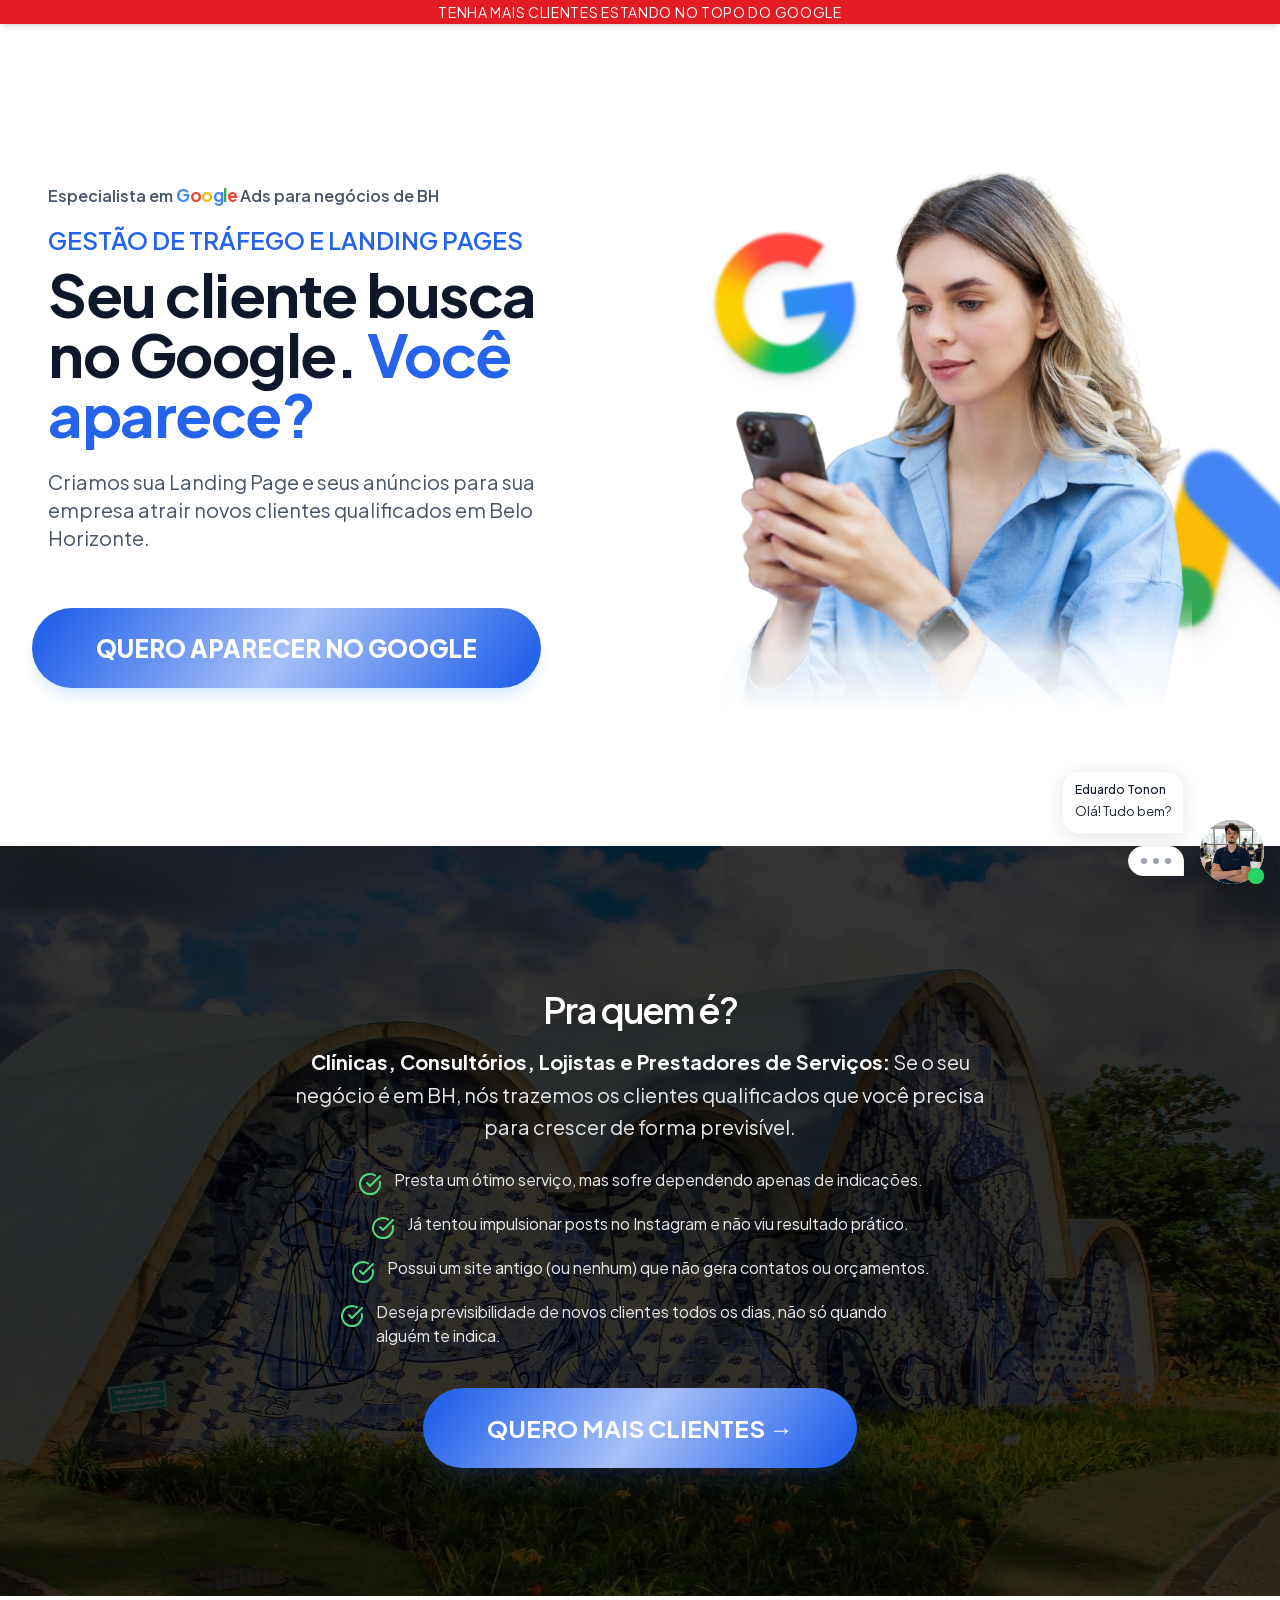
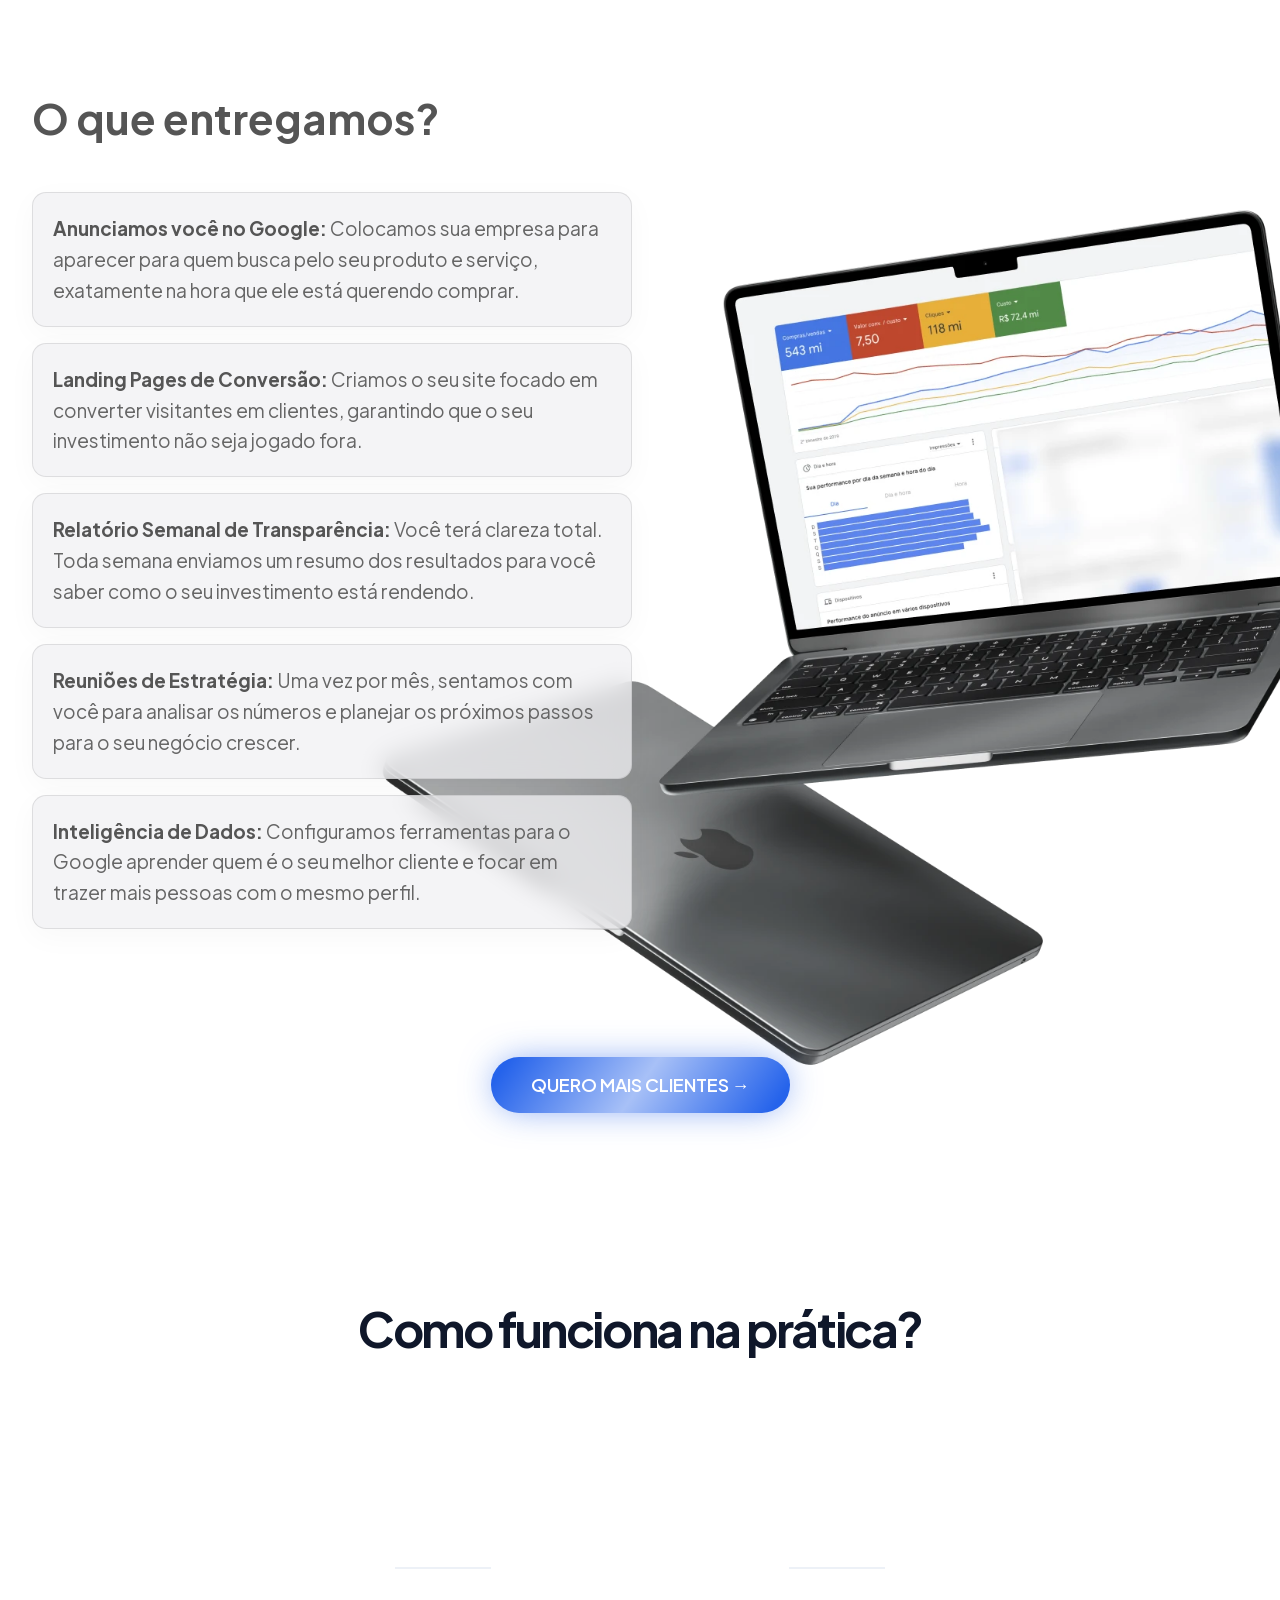
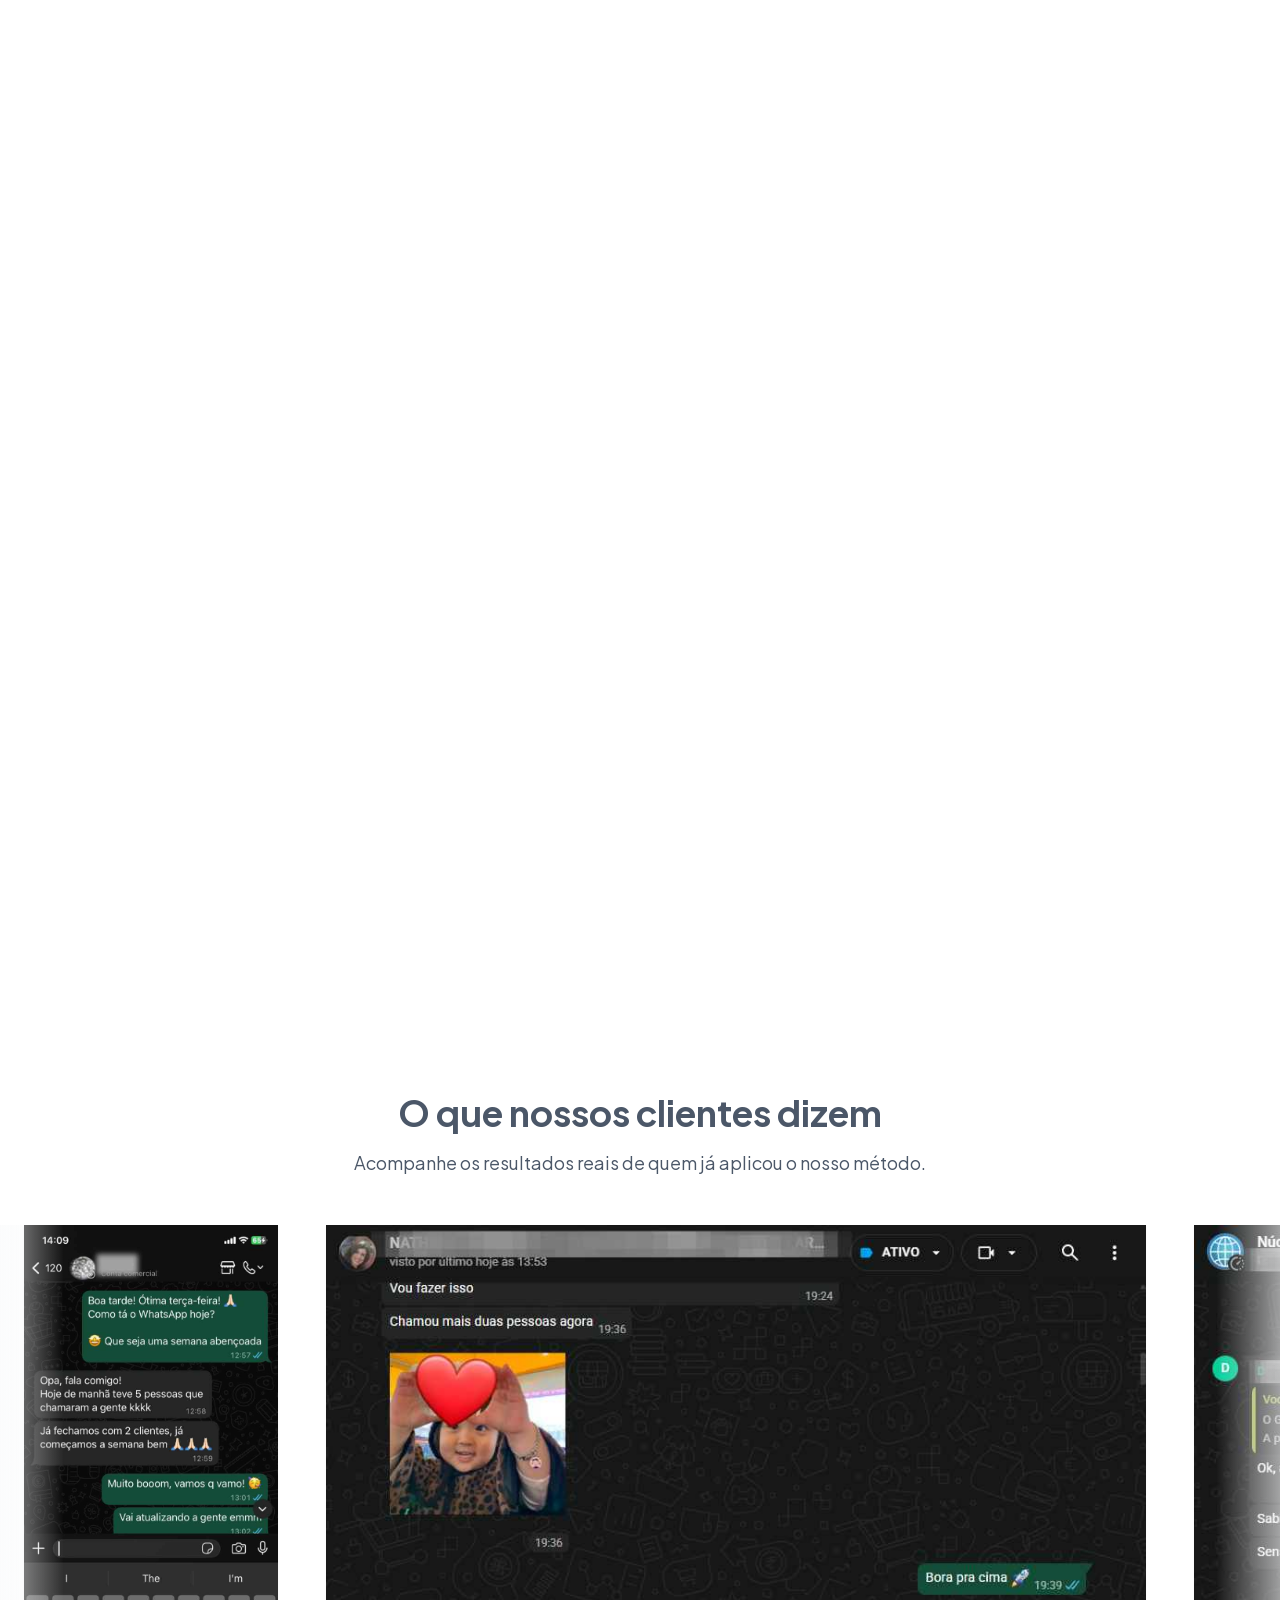
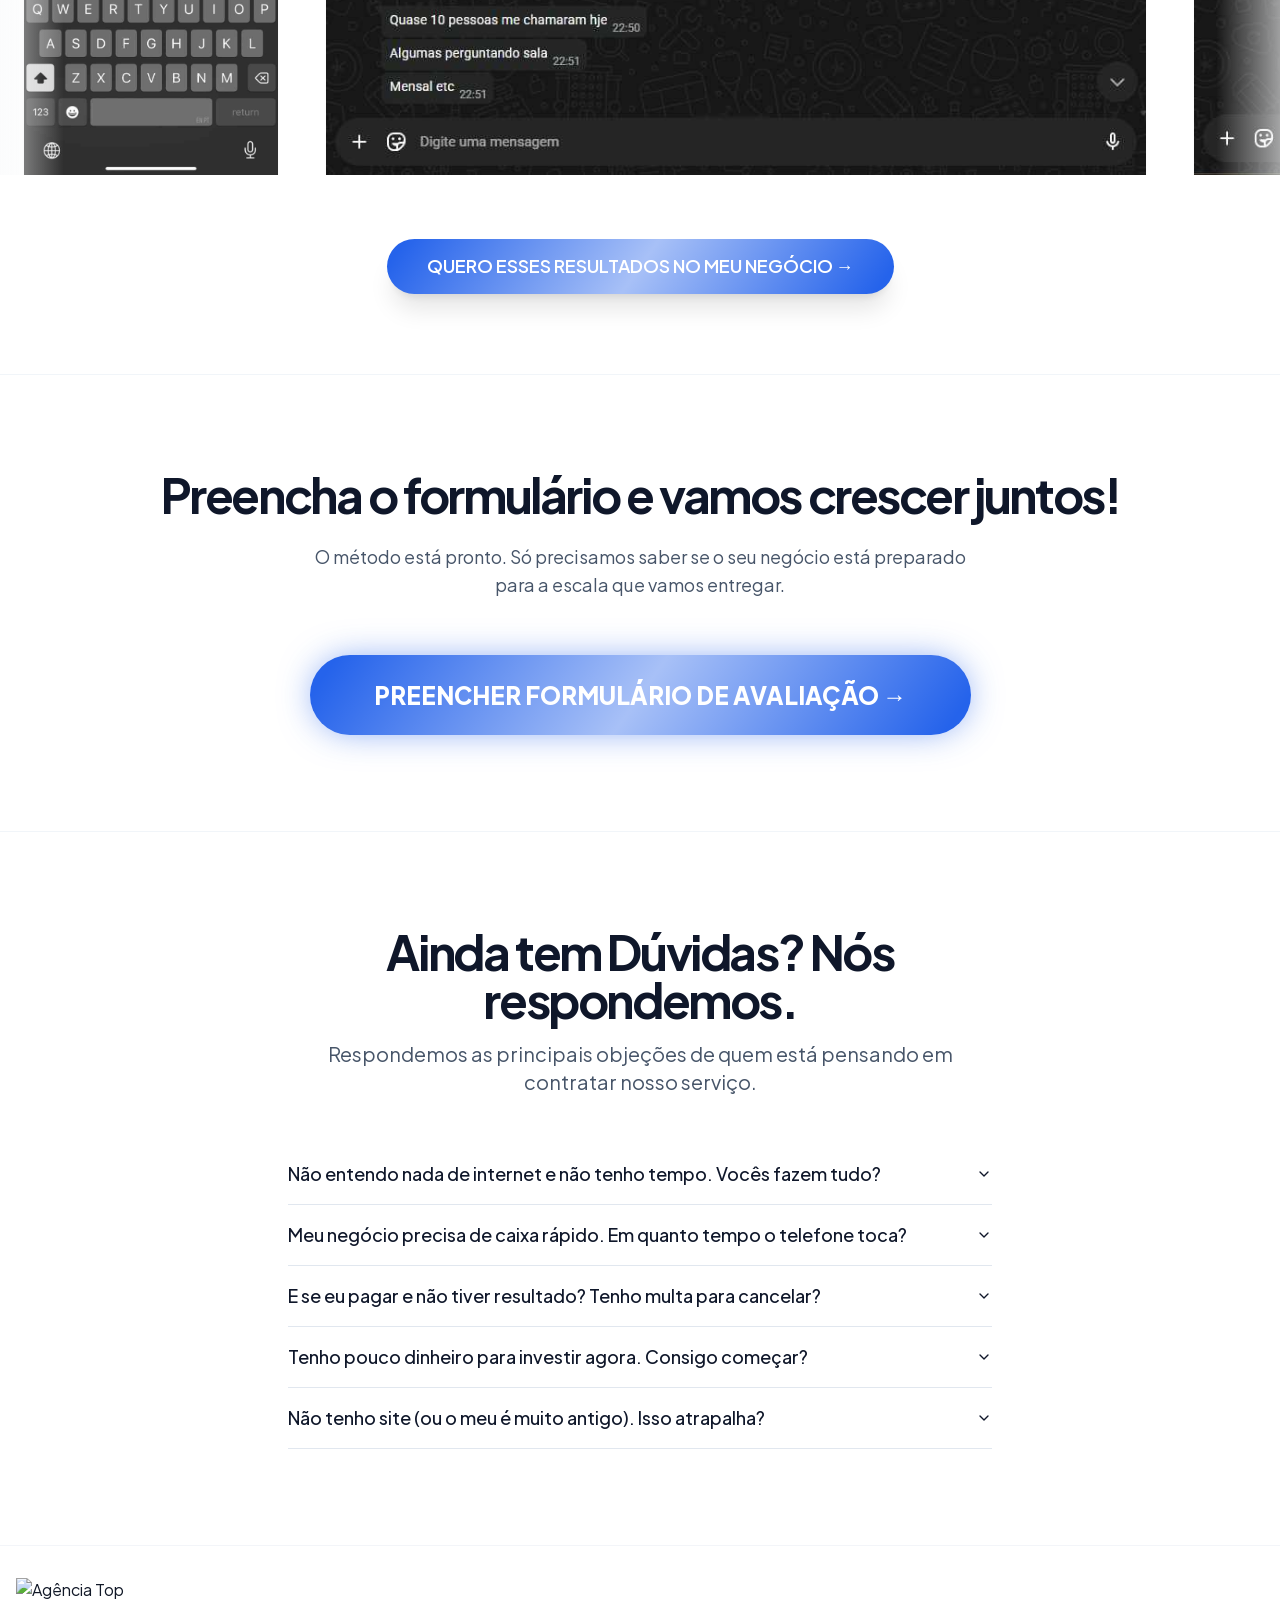
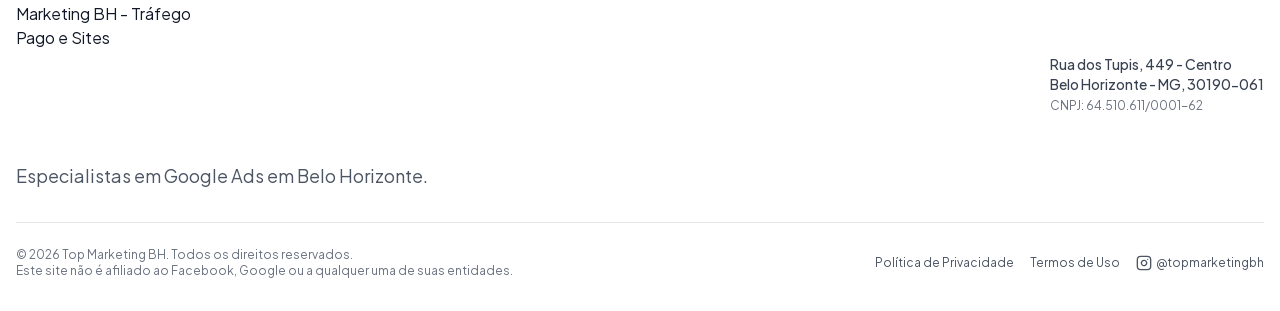
==== commit bff84de0: "fix: corrige encodificacao UTF-8 e urls base quebrando o CSS" ====
--- a/index.html
+++ b/index.html
@@ -1,4 +1,5 @@
-<!DOCTYPE html><!--sqjcPQwQf9wgrIX5A2pxZ--><html lang="pt-BR"><head><script src="/js/tracking.js"></script><meta charSet="utf-8"/><meta name="viewport" content="width=device-width, initial-scale=1"/><link rel="preload" as="image" href="/imagens/Imagem sessao 1.png?v=3"/><link rel="preload" as="image" href="/imagens/AutoridadeSite01.jpg"/><link rel="preload" as="image" href="/imagens/AutoridadeSite02.jpg"/><link rel="preload" as="image" href="/imagens/AutoridadeSite03.jpg"/><link rel="preload" as="image" href="/imagens/AutoridadeSite04.jpg"/><link rel="preload" as="image" href="/imagens/AutoridadeSite05.jpg"/><link rel="stylesheet" href="/_next/static/css/e45473a374b6cac4.css" data-precedence="next"/><link rel="stylesheet" href="/_next/static/css/aa065b47b70a546c.css" data-precedence="next"/><link rel="preload" as="script" fetchPriority="low" href="/_next/static/chunks/webpack-457ad85ca89db983.js"/><script src="/_next/static/chunks/4bd1b696-c023c6e3521b1417.js" async=""></script><script src="/_next/static/chunks/255-293e44824f2ec188.js" async=""></script><script src="/_next/static/chunks/main-app-4b76da783dc5b80f.js" async=""></script><script src="/_next/static/chunks/212-3b10fe4f7b11aca3.js" async=""></script><script src="/_next/static/chunks/954-c10324e097e0282a.js" async=""></script><script src="/_next/static/chunks/121-48b922a99fd2af2c.js" async=""></script><script src="/_next/static/chunks/730-07b22c98c4aef23a.js" async=""></script><script src="/_next/static/chunks/app/page-bce41186862bd658.js" async=""></script><script src="/_next/static/chunks/961-d0859b8381a76b38.js" async=""></script><script src="/_next/static/chunks/app/layout-86e09c1252048f1d.js" async=""></script><link rel="preload" href="https://www.googletagmanager.com/gtag/js?id=AW-17892072580" as="script"/><title>Top Marketing BH | Tráfego Pago e Landing Pages em Belo Horizonte</title><meta name="description" content="Sua empresa no topo do Google em BH. Especialistas em Gestão de Tráfego Pago, Google Ads e Criação de Landing Pages de Alta Conversão em Belo Horizonte. Atraia mais clientes hoje."/><meta name="author" content="Eduardo Tonon - Top Marketing BH"/><meta name="keywords" content="Google Ads BH,Gestão de Tráfego Belo Horizonte,Criação de Sites BH,Landing Page Belo Horizonte,Marketing Digital BH,Eduardo Tonon Top Marketing"/><meta name="robots" content="index, follow"/><link rel="canonical" href="https://topmarketingbh.com.br"/><meta property="og:title" content="Top Marketing BH | Tráfego Pago e Landing Pages em Belo Horizonte"/><meta property="og:description" content="Sua empresa no topo do Google em BH. Especialistas em Gestão de Tráfego Pago e Landing Pages de Alta Conversão."/><meta property="og:url" content="https://topmarketingbh.com.br"/><meta property="og:site_name" content="Top Marketing BH"/><meta property="og:locale" content="pt_BR"/><meta property="og:image" content="https://topmarketingbh.com.br/imagens/meta.png"/><meta property="og:image:width" content="1200"/><meta property="og:image:height" content="630"/><meta property="og:image:alt" content="Top Marketing BH - Tráfego Pago e Landing Pages"/><meta property="og:type" content="website"/><meta name="twitter:card" content="summary_large_image"/><meta name="twitter:title" content="Top Marketing BH | Tráfego Pago e Landing Pages em Belo Horizonte"/><meta name="twitter:description" content="Sua empresa no topo do Google em BH. Especialistas em Gestão de Tráfego Pago e Landing Pages de Alta Conversão."/><meta name="twitter:image" content="https://topmarketingbh.com.br/imagens/meta.png"/><meta name="twitter:image:width" content="1200"/><meta name="twitter:image:height" content="630"/><meta name="twitter:image:alt" content="Top Marketing BH - Tráfego Pago e Landing Pages"/><link rel="icon" href="/icon.png"/><script src="/_next/static/chunks/polyfills-42372ed130431b0a.js" noModule=""></script>  <!-- Meta Pixel Code -->
+<!DOCTYPE html><!--sqjcPQwQf9wgrIX5A2pxZ--><html lang="pt-BR"><head><script src="/js/tracking.js"></script><meta charSet="utf-8"/><meta name="viewport" content="width=device-width, initial-scale=1"/><link rel="preload" as="image" href="/imagens/Imagem sessao 1.png?v=3"/><link rel="preload" as="image" href="/imagens/AutoridadeSite01.jpg"/><link rel="preload" as="image" href="/imagens/AutoridadeSite02.jpg"/><link rel="preload" as="image" href="/imagens/AutoridadeSite03.jpg"/><link rel="preload" as="image" href="/imagens/AutoridadeSite04.jpg"/><link rel="preload" as="image" href="/imagens/AutoridadeSite05.jpg"/><link rel="stylesheet" href="/_next/static/css/e45473a374b6cac4.css" data-precedence="next"/><link rel="stylesheet" href="/_next/static/css/aa065b47b70a546c.css" data-precedence="next"/><link rel="preload" as="script" fetchPriority="low" href="/_next/static/chunks/webpack-457ad85ca89db983.js"/><script src="/_next/static/chunks/4bd1b696-c023c6e3521b1417.js" async=""></script><script src="/_next/static/chunks/255-293e44824f2ec188.js" async=""></script><script src="/_next/static/chunks/main-app-4b76da783dc5b80f.js" async=""></script><script src="/_next/static/chunks/212-3b10fe4f7b11aca3.js" async=""></script><script src="/_next/static/chunks/954-c10324e097e0282a.js" async=""></script><script src="/_next/static/chunks/121-48b922a99fd2af2c.js" async=""></script><script src="/_next/static/chunks/730-07b22c98c4aef23a.js" async=""></script><script src="/_next/static/chunks/app/page-bce41186862bd658.js" async=""></script><script src="/_next/static/chunks/961-d0859b8381a76b38.js" async=""></script><script src="/_next/static/chunks/app/layout-86e09c1252048f1d.js" async=""></script><link rel="preload" href="https://www.googletagmanager.com/gtag/js?id=AW-17892072580" as="script"/><title>Top Marketing BH | Tráfego Pago e Landing Pages em Belo Horizonte</title><meta name="description" content="Sua empresa no topo do Google em BH. Especialistas em Gestão de Tráfego Pago, Google Ads e Criação de Landing Pages de Alta Conversão em Belo Horizonte. Atraia mais clientes hoje."/><meta name="author" content="Eduardo Tonon - Top Marketing BH"/><meta name="keywords" content="Google Ads BH,Gestão de Tráfego Belo Horizonte,Criação de Sites BH,Landing Page Belo Horizonte,Marketing Digital BH,Eduardo Tonon Top Marketing"/><meta name="robots" content="index, follow"/><link rel="canonical" href="https://topmarketingbh.com.br"/><meta property="og:title" content="Top Marketing BH | Tráfego Pago e Landing Pages em Belo Horizonte"/><meta property="og:description" content="Sua empresa no topo do Google em BH. Especialistas em Gestão de Tráfego Pago e Landing Pages de Alta Conversão."/><meta property="og:url" content="https://topmarketingbh.com.br"/><meta property="og:site_name" content="Top Marketing BH"/><meta property="og:locale" content="pt_BR"/><meta property="og:image" content="https://topmarketingbh.com.br/imagens/meta.png"/><meta property="og:image:width" content="1200"/><meta property="og:image:height" content="630"/><meta property="og:image:alt" content="Top Marketing BH - Tráfego Pago e Landing Pages"/><meta property="og:type" content="website"/><meta name="twitter:card" content="summary_large_image"/><meta name="twitter:title" content="Top Marketing BH | Tráfego Pago e Landing Pages em Belo Horizonte"/><meta name="twitter:description" content="Sua empresa no topo do Google em BH. Especialistas em Gestão de Tráfego Pago e Landing Pages de Alta Conversão."/><meta name="twitter:image" content="https://topmarketingbh.com.br/imagens/meta.png"/><meta name="twitter:image:width" content="1200"/><meta name="twitter:image:height" content="630"/><meta name="twitter:image:alt" content="Top Marketing BH - Tráfego Pago e Landing Pages"/><link rel="icon" href="/icon.png"/><script src="/_next/static/chunks/polyfills-42372ed130431b0a.js" noModule=""></script>
+  <!-- Meta Pixel Code -->
   <script>
   !function(f,b,e,v,n,t,s)
   {if(f.fbq)return;n=f.fbq=function(){n.callMethod?
@@ -15,4 +16,5 @@
   src="https://www.facebook.com/tr?id=1692092285198949&ev=PageView&noscript=1"
   /></noscript>
   <!-- End Meta Pixel Code -->
-</head><body class="__variable_b6296e antialiased font-sans overflow-x-hidden bg-slate-50 text-slate-900"><div hidden=""><!--$--><!--/$--></div><noscript><iframe src="https://www.googletagmanager.com/ns.html?id=GTM-5S8B3HW8" height="0" width="0" style="display:none;visibility:hidden"></iframe></noscript><main class="flex min-h-screen flex-col items-center justify-between"><div class="w-full bg-[#E31B23] text-white py-0.5 text-center font-montserrat font-medium text-[11px] md:text-sm uppercase tracking-wider shadow-md z-40 relative">TENHA MAIS CLIENTES ESTANDO NO TOPO DO GOOGLE</div><section id="inicio" class="w-full bg-white overflow-hidden pt-8 pb-8 md:py-20 lg:py-24"><div class="max-w-7xl mx-auto px-4 sm:px-6 lg:px-8"><div class="flex flex-col md:flex-row md:min-h-[70vh] md:gap-8 items-center"><div class="md:w-1/2 text-center md:text-left order-1 z-10 self-center"><p class="hidden md:inline-block font-bold text-sm md:text-base mb-0 md:mb-4 text-slate-600">Especialista em <span class="font-extrabold text-[15px] md:text-[17px] tracking-tight"><span class="text-[#4285F4]">G</span><span class="text-[#EA4335]">o</span><span class="text-[#FBBC05]">o</span><span class="text-[#4285F4]">g</span><span class="text-[#34A853]">l</span><span class="text-[#EA4335]">e</span></span> Ads para negócios de BH</p><h1 class="text-4xl font-headline font-extrabold tracking-tight sm:text-4xl md:text-5xl lg:text-6xl text-slate-900 leading-[1.1] px-4"><span class="block text-blue-600 text-lg md:text-xl lg:text-2xl mb-2 font-bold tracking-normal uppercase">Gestão de Tráfego e Landing Pages</span>Seu cliente busca no Google. <span class="text-blue-600">Você aparece?</span></h1><p class="mt-3 md:mt-6 text-base md:text-xl text-slate-600 font-medium leading-relaxed max-w-xl mx-auto md:mx-0 px-4">Criamos sua Landing Page e seus anúncios para sua empresa atrair novos clientes qualificados em Belo Horizonte.</p><div class="hidden md:block mt-8 md:mt-10 w-full sm:w-auto"><a href="https://wa.me/553197922538?text=Olá!%20Gostaria%20de%20receber%20um%20orçamento." target="_blank" rel="noopener noreferrer" class="w-full sm:w-auto" aria-label="Solicitar orçamento agora via WhatsApp"><button class="inline-flex items-center justify-center gap-2 rounded-full ring-offset-background focus-visible:outline-none focus-visible:ring-2 focus-visible:ring-ring focus-visible:ring-offset-2 disabled:pointer-events-none disabled:opacity-50 [&amp;_svg]:pointer-events-none [&amp;_svg]:size-5 [&amp;_svg]:shrink-0 bg-blue-600 text-white hover:bg-blue-700 hover:scale-105 h-16 md:h-20 px-8 md:px-16 text-lg sm:text-xl md:text-2xl font-black py-4 w-full sm:w-auto mt-4 whitespace-normal shadow-lg shadow-blue-100 hover:shadow-xl hover:-translate-y-0.5 active:scale-95 transition-all duration-200 transform-gpu relative overflow-hidden group"><div class="absolute inset-0 z-0 pointer-events-none"><div class="absolute inset-0 w-full h-full bg-gradient-to-r from-transparent via-white/60 to-transparent -skew-x-[35deg] animate-shimmer"></div></div><span class="relative z-10 flex items-center gap-2">QUERO APARECER NO GOOGLE</span></button></a></div></div><div class="w-full md:w-1/2 order-2 flex items-center justify-center self-center py-4 md:py-0 relative mt-4 md:mt-0 md:-translate-x-5 transform-gpu will-change-transform"><div class="relative w-full max-w-[280px] sm:max-w-[400px] lg:max-w-[520px] z-10 transform-gpu flex items-center justify-center"><div class="relative z-10 w-full h-full"><img alt="Especialista em Marketing Digital - Eduardo Tonon da Top Marketing BH" width="600" height="800" decoding="async" data-nimg="1" class="object-cover w-full h-auto" style="color:transparent" src="/imagens/Imagem sessao 1.png?v=3"/><div class="absolute bottom-[-2px] left-0 right-0 h-16 sm:h-20 md:h-28 bg-gradient-to-t from-white via-white/80 to-transparent pointer-events-none z-10"></div></div></div><div class="absolute top-[15%] left-[15%] w-20 h-20 sm:w-24 sm:h-20 md:w-28 md:h-28 lg:w-36 lg:h-36 z-0 blur-[1.5px] transform-gpu will-change-transform" style="transform:translateX(-12px)"><div class="w-full h-full transform-gpu"><img alt="Logo do Google - Parceiro Top Marketing BH" loading="lazy" decoding="async" data-nimg="fill" class="object-contain drop-shadow-lg" style="position:absolute;height:100%;width:100%;left:0;top:0;right:0;bottom:0;color:transparent" src="/imagens/Logo Google.png"/></div></div><div class="absolute bottom-[15%] right-[-18%] w-24 h-24 sm:w-28 sm:h-28 md:w-32 md:h-32 lg:w-48 lg:h-48 z-0 blur-[2px] transform-gpu will-change-transform" style="transform:translateX(-12px)"><div class="w-full h-full"><img alt="Logo Google Ads - Especialidade Top Marketing BH" loading="lazy" decoding="async" data-nimg="fill" class="object-contain drop-shadow-xl" style="position:absolute;height:100%;width:100%;left:0;top:0;right:0;bottom:0;color:transparent" src="/imagens/3.png"/></div></div></div><div class="block md:hidden mt-0 w-full px-4 text-center z-20 order-3"><a href="https://wa.me/553197922538?text=Olá!%20Gostaria%20de%20receber%20um%20orçamento." target="_blank" rel="noopener noreferrer" class="w-full" aria-label="Solicitar orçamento agora via WhatsApp"><button class="inline-flex items-center justify-center gap-2 rounded-full ring-offset-background focus-visible:outline-none focus-visible:ring-2 focus-visible:ring-ring focus-visible:ring-offset-2 disabled:pointer-events-none disabled:opacity-50 [&amp;_svg]:pointer-events-none [&amp;_svg]:size-5 [&amp;_svg]:shrink-0 bg-blue-600 text-white hover:bg-blue-700 hover:shadow-[0_0_45px_rgba(37,99,235,0.8)] hover:scale-105 h-16 md:h-20 px-8 md:px-16 text-lg sm:text-xl md:text-2xl font-black py-4 w-full mt-1 whitespace-normal shadow-lg shadow-blue-100 active:scale-95 transition-all duration-200 transform-gpu relative overflow-hidden group"><div class="absolute inset-0 z-0 pointer-events-none"><div class="absolute inset-0 w-full h-full bg-gradient-to-r from-transparent via-white/60 to-transparent -skew-x-[35deg] animate-shimmer"></div></div><span class="relative z-10 flex items-center gap-2">QUERO APARECER NO GOOGLE</span></button></a></div></div></div></section><section id="sobre" class="relative w-full overflow-hidden py-8 md:py-16"><div class="absolute inset-0 bg-cover bg-center transform-gpu will-change-transform"><img alt="Igreja da Pampulha - Autoridade Local em Belo Horizonte" loading="lazy" decoding="async" data-nimg="fill" class="object-cover transform-gpu" style="position:absolute;height:100%;width:100%;left:0;top:0;right:0;bottom:0;color:transparent" src="/imagens/Igrejinha-da-Pampulha-2.jpg"/></div><div class="absolute inset-0 bg-black/80"></div><div class="relative max-w-7xl mx-auto z-10 pt-8 pb-8 md:pt-16 md:pb-12 lg:pt-20 lg:pb-16 px-4 sm:px-6 lg:px-8"><div class="animate-in fade-in slide-in-from-bottom-10 duration-700 text-center"><h2 class="text-3xl font-headline font-bold tracking-tighter sm:text-4xl text-white drop-shadow-lg">Pra quem é?</h2><p class="mt-4 max-w-[700px] text-gray-200 md:text-xl/relaxed mx-auto font-medium"><span class="text-white font-extrabold">Clínicas, Consultórios, Lojistas e Prestadores de Serviços:</span> Se o seu negócio é em BH, nós trazemos os clientes qualificados que você precisa para crescer de forma previsível.</p><ul class="mt-6 space-y-4 max-w-[600px] mx-auto text-left flex flex-col items-center"><li class="flex items-start gap-3 w-full sm:w-auto"><svg xmlns="http://www.w3.org/2000/svg" width="24" height="24" viewBox="0 0 24 24" fill="none" stroke="currentColor" stroke-width="2" stroke-linecap="round" stroke-linejoin="round" class="lucide lucide-circle-check-big h-6 w-6 text-green-400 flex-shrink-0 mt-1"><path d="M21.801 10A10 10 0 1 1 17 3.335"></path><path d="m9 11 3 3L22 4"></path></svg><span class="text-gray-200">Presta um ótimo serviço, mas sofre dependendo apenas de indicações.</span></li><li class="flex items-start gap-3 w-full sm:w-auto"><svg xmlns="http://www.w3.org/2000/svg" width="24" height="24" viewBox="0 0 24 24" fill="none" stroke="currentColor" stroke-width="2" stroke-linecap="round" stroke-linejoin="round" class="lucide lucide-circle-check-big h-6 w-6 text-green-400 flex-shrink-0 mt-1"><path d="M21.801 10A10 10 0 1 1 17 3.335"></path><path d="m9 11 3 3L22 4"></path></svg><span class="text-gray-200">Já tentou impulsionar posts no Instagram e não viu resultado prático.</span></li><li class="flex items-start gap-3 w-full sm:w-auto"><svg xmlns="http://www.w3.org/2000/svg" width="24" height="24" viewBox="0 0 24 24" fill="none" stroke="currentColor" stroke-width="2" stroke-linecap="round" stroke-linejoin="round" class="lucide lucide-circle-check-big h-6 w-6 text-green-400 flex-shrink-0 mt-1"><path d="M21.801 10A10 10 0 1 1 17 3.335"></path><path d="m9 11 3 3L22 4"></path></svg><span class="text-gray-200">Possui um site antigo (ou nenhum) que não gera contatos ou orçamentos.</span></li><li class="flex items-start gap-3 w-full sm:w-auto"><svg xmlns="http://www.w3.org/2000/svg" width="24" height="24" viewBox="0 0 24 24" fill="none" stroke="currentColor" stroke-width="2" stroke-linecap="round" stroke-linejoin="round" class="lucide lucide-circle-check-big h-6 w-6 text-green-400 flex-shrink-0 mt-1"><path d="M21.801 10A10 10 0 1 1 17 3.335"></path><path d="m9 11 3 3L22 4"></path></svg><span class="text-gray-200">Deseja previsibilidade de novos clientes todos os dias, não só quando alguém te indica.</span></li></ul><div class="mt-10 flex justify-center w-full"><a href="https://wa.me/553197922538?text=Olá! Gostaria de ter mais clientes." target="_blank" rel="noopener noreferrer" class="w-full sm:w-auto"><button class="inline-flex items-center justify-center gap-2 whitespace-nowrap rounded-full ring-offset-background focus-visible:outline-none focus-visible:ring-2 focus-visible:ring-ring focus-visible:ring-offset-2 disabled:pointer-events-none disabled:opacity-50 [&amp;_svg]:pointer-events-none [&amp;_svg]:size-5 [&amp;_svg]:shrink-0 bg-blue-600 text-white hover:bg-blue-700 hover:shadow-[0_0_45px_rgba(37,99,235,0.8)] hover:scale-105 h-16 md:h-20 px-8 md:px-16 text-lg sm:text-xl md:text-2xl py-4 w-full sm:w-auto font-extrabold shadow-xl shadow-blue-900/20 active:scale-95 transition-all duration-200 transform-gpu relative overflow-hidden group"><div class="absolute inset-0 z-0 pointer-events-none"><div class="absolute inset-0 w-full h-full bg-gradient-to-r from-transparent via-white/60 to-transparent -skew-x-[35deg] animate-shimmer"></div></div><span class="relative z-10 flex items-center gap-2">QUERO MAIS CLIENTES →</span></button></a></div></div></div></section><section class="w-full py-8 md:py-20 lg:py-24 bg-white relative overflow-hidden"><div class="w-full max-w-7xl mx-auto px-4 sm:px-6 lg:px-8 relative z-10"><div class="w-full mb-8 md:mb-12"><h2 class="text-3xl md:text-[42px] font-extrabold text-[#555555] text-center lg:text-left leading-tight" style="opacity:0;transform:translateY(20px)">O que entregamos?</h2></div><div class="grid grid-cols-1 lg:grid-cols-12 gap-12 lg:gap-4 items-start"><div class="lg:col-span-6 flex flex-col space-y-4 relative z-30 order-2 lg:order-1"><div class="bg-[#f0f0f3]/75 backdrop-blur-md rounded-[14px] p-4 md:p-5 border-[0.25px] border-[#999999]/25 shadow-[0_8px_30px_rgb(0,0,0,0.03)] hover:shadow-[0_8_30px_rgb(0,0,0,0.06)] transition-all duration-300 relative z-30 transform-gpu" style="opacity:0;transform:translateY(40px) scale(0.95)"><div class="text-[#666] leading-relaxed text-[16px] md:text-[19px]"><h3 class="font-extrabold text-[#555555] inline">Anunciamos você no Google:</h3> <span class="font-medium">Colocamos sua empresa para aparecer para quem busca pelo seu produto e serviço, exatamente na hora que ele está querendo comprar.</span></div></div><div class="bg-[#f0f0f3]/75 backdrop-blur-md rounded-[14px] p-4 md:p-5 border-[0.25px] border-[#999999]/25 shadow-[0_8px_30px_rgb(0,0,0,0.03)] hover:shadow-[0_8_30px_rgb(0,0,0,0.06)] transition-all duration-300 relative z-30 transform-gpu" style="opacity:0;transform:translateY(40px) scale(0.95)"><div class="text-[#666] leading-relaxed text-[16px] md:text-[19px]"><h3 class="font-extrabold text-[#555555] inline">Landing Pages de Conversão:</h3> <span class="font-medium">Criamos o seu site focado em converter visitantes em clientes, garantindo que o seu investimento não seja jogado fora.</span></div></div><div class="bg-[#f0f0f3]/75 backdrop-blur-md rounded-[14px] p-4 md:p-5 border-[0.25px] border-[#999999]/25 shadow-[0_8px_30px_rgb(0,0,0,0.03)] hover:shadow-[0_8_30px_rgb(0,0,0,0.06)] transition-all duration-300 relative z-30 transform-gpu" style="opacity:0;transform:translateY(40px) scale(0.95)"><div class="text-[#666] leading-relaxed text-[16px] md:text-[19px]"><h3 class="font-extrabold text-[#555555] inline">Relatório Semanal de Transparência:</h3> <span class="font-medium">Você terá clareza total. Toda semana enviamos um resumo dos resultados para você saber como o seu investimento está rendendo.</span></div></div><div class="bg-[#f0f0f3]/75 backdrop-blur-md rounded-[14px] p-4 md:p-5 border-[0.25px] border-[#999999]/25 shadow-[0_8px_30px_rgb(0,0,0,0.03)] hover:shadow-[0_8_30px_rgb(0,0,0,0.06)] transition-all duration-300 relative z-30 transform-gpu" style="opacity:0;transform:translateY(40px) scale(0.95)"><div class="text-[#666] leading-relaxed text-[16px] md:text-[19px]"><h3 class="font-extrabold text-[#555555] inline">Reuniões de Estratégia:</h3> <span class="font-medium">Uma vez por mês, sentamos com você para analisar os números e planejar os próximos passos para o seu negócio crescer.</span></div></div><div class="bg-[#f0f0f3]/75 backdrop-blur-md rounded-[14px] p-4 md:p-5 border-[0.25px] border-[#999999]/25 shadow-[0_8px_30px_rgb(0,0,0,0.03)] hover:shadow-[0_8_30px_rgb(0,0,0,0.06)] transition-all duration-300 relative z-30 transform-gpu" style="opacity:0;transform:translateY(40px) scale(0.95)"><div class="text-[#666] leading-relaxed text-[16px] md:text-[19px]"><h3 class="font-extrabold text-[#555555] inline">Inteligência de Dados:</h3> <span class="font-medium">Configuramos ferramentas para o Google aprender quem é o seu melhor cliente e focar em trazer mais pessoas com o mesmo perfil.</span></div></div></div><div class="lg:col-span-6 relative w-full min-h-[450px] md:min-h-[700px] flex items-center justify-center lg:justify-start mt-6 lg:mt-0 z-20 order-1 lg:order-2"><div class="relative w-full max-w-md md:max-w-[1000px] aspect-[4/3] z-10 transform-gpu will-change-transform" style="opacity:0;transform:scale(1.3)"><img alt="Estratégia de Gestão de Google Ads e Landing Page de Alta Conversão em Belo Horizonte" loading="lazy" decoding="async" data-nimg="fill" class="object-contain object-top md:object-center scale-100 md:scale-125 lg:scale-[1.6] xl:scale-[1.9] lg:-translate-x-14 xl:-translate-x-24 lg:translate-y-16 xl:translate-y-24 transform-gpu" style="position:absolute;height:100%;width:100%;left:0;top:0;right:0;bottom:0;color:transparent" src="/imagens/Laptop - grafico (1).webp"/></div><div class="absolute top-[0%] xl:top-[-5%] left-[0%] md:left-[10%] xl:left-[5%] flex flex-col gap-3 md:gap-4 z-20 transform-gpu will-change-transform" style="opacity:0;transform:translateX(-40px)"><div class="w-[150px] sm:w-[240px] md:w-[320px] transition-transform duration-300 hover:-translate-y-1 transform-gpu"><img alt="Notificação de novo lead qualificado gerado via tráfego pago para negócio local em BH" loading="lazy" width="320" height="80" decoding="async" data-nimg="1" class="w-full h-auto drop-shadow-lg bg-white/75 backdrop-blur-md border-[0.5px] border-[#ffffff]/60 rounded-xl" style="color:transparent" src="/imagens/notificacaogoogleads.svg"/></div><div class="w-[150px] sm:w-[240px] md:w-[320px] transition-transform duration-300 hover:-translate-y-1 transform-gpu"><img alt="Notificação de novo lead qualificado gerado via tráfego pago para negócio local em BH" loading="lazy" width="320" height="80" decoding="async" data-nimg="1" class="w-full h-auto drop-shadow-lg bg-white/75 backdrop-blur-md border-[0.5px] border-[#ffffff]/60 rounded-xl" style="color:transparent" src="/imagens/notificacaogoogleads.svg"/></div><div class="w-[150px] sm:w-[240px] md:w-[320px] transition-transform duration-300 hover:-translate-y-1 transform-gpu"><img alt="Notificação de novo lead qualificado gerado via tráfego pago para negócio local em BH" loading="lazy" width="320" height="80" decoding="async" data-nimg="1" class="w-full h-auto drop-shadow-lg bg-white/75 backdrop-blur-md border-[0.5px] border-[#ffffff]/60 rounded-xl" style="color:transparent" src="/imagens/notificacaogoogleads.svg"/></div></div><div class="absolute bottom-[5%] xl:bottom-[-5%] right-[0%] md:right-[0%] xl:right-[-10%] flex flex-col gap-3 md:gap-5 z-20 transform-gpu will-change-transform" style="opacity:0;transform:translateX(60px)"><div class="w-[180px] sm:w-[260px] md:w-[320px] transition-transform duration-300 hover:-translate-y-1 transform-gpu"><img alt="Notificação de conversão e agendamento de cliente via Google Ads em Belo Horizonte" loading="lazy" width="320" height="80" decoding="async" data-nimg="1" class="w-full h-auto drop-shadow-lg bg-white/75 backdrop-blur-md border-[0.5px] border-[#ffffff]/60 rounded-xl" style="color:transparent" src="/imagens/notificacaogoogleads.svg"/></div><div class="w-[180px] sm:w-[260px] md:w-[320px] transition-transform duration-300 hover:-translate-y-1 transform-gpu"><img alt="Notificação de conversão e agendamento de cliente via Google Ads em Belo Horizonte" loading="lazy" width="320" height="80" decoding="async" data-nimg="1" class="w-full h-auto drop-shadow-lg bg-white/75 backdrop-blur-md border-[0.5px] border-[#ffffff]/60 rounded-xl" style="color:transparent" src="/imagens/notificacaogoogleads.svg"/></div><div class="w-[180px] sm:w-[260px] md:w-[320px] transition-transform duration-300 hover:-translate-y-1 transform-gpu"><img alt="Notificação de conversão e agendamento de cliente via Google Ads em Belo Horizonte" loading="lazy" width="320" height="80" decoding="async" data-nimg="1" class="w-full h-auto drop-shadow-lg bg-white/75 backdrop-blur-md border-[0.5px] border-[#ffffff]/60 rounded-xl" style="color:transparent" src="/imagens/notificacaogoogleads.svg"/></div></div></div></div><div class="w-full flex justify-center mt-16 md:mt-24 lg:mt-32 relative z-40"><a href="https://wa.me/553197922538?text=Olá! Gostaria de ter mais clientes." target="_blank" rel="noopener noreferrer" aria-label="Solicitar mais clientes via WhatsApp"><button class="inline-flex items-center justify-center gap-2 whitespace-nowrap rounded-full font-bold ring-offset-background focus-visible:outline-none focus-visible:ring-2 focus-visible:ring-ring focus-visible:ring-offset-2 disabled:pointer-events-none disabled:opacity-50 [&amp;_svg]:pointer-events-none [&amp;_svg]:size-5 [&amp;_svg]:shrink-0 bg-blue-600 text-white shadow-[0_0_35px_-5px_rgba(37,99,235,0.6)] hover:bg-blue-700 hover:shadow-[0_0_45px_rgba(37,99,235,0.8)] hover:scale-105 h-14 px-10 text-lg w-full sm:w-auto group transform-gpu active:scale-95 transition-all duration-200 relative overflow-hidden group"><div class="absolute inset-0 z-0 pointer-events-none"><div class="absolute inset-0 w-full h-full bg-gradient-to-r from-transparent via-white/60 to-transparent -skew-x-[35deg] animate-shimmer"></div></div><span class="relative z-10 flex items-center gap-2">QUERO MAIS CLIENTES →</span></button></a></div></div></section><section id="metodo" class="w-full py-8 md:py-20 lg:py-24 bg-white"><div class="max-w-7xl mx-auto px-4 sm:px-6 lg:px-8"><div class="mx-auto max-w-3xl text-center"><h2 class="text-3xl font-headline font-extrabold tracking-tighter sm:text-4xl md:text-5xl text-slate-900">Como funciona na prática?</h2></div><div class="mx-auto mt-8 md:mt-16 flex max-w-5xl flex-col items-stretch gap-y-4 md:flex-row md:items-center md:justify-center md:gap-x-8"><div class="flex-1 transition-all duration-700 ease-out transform-gpu opacity-0 translate-y-10" style="transition-delay:0ms"><div class="rounded-lg text-card-foreground h-full text-center border-0 bg-transparent shadow-none transform-gpu"><div class="flex flex-col space-y-1.5 p-6 items-center relative pb-2"><div class="flex items-center justify-center"><div class="relative w-14 h-14"><img alt="Google" loading="lazy" decoding="async" data-nimg="fill" class="object-contain" style="position:absolute;height:100%;width:100%;left:0;top:0;right:0;bottom:0;color:transparent" src="/imagens/1.png"/></div></div><div class="tracking-tight mt-4 text-2xl font-bold text-foreground">Entendemos seu negócio</div></div><div class="p-6 pt-0"><p class="text-muted-foreground">Uma conversa rápida para entender o que você vende, quem é seu cliente e onde você quer chegar.</p></div></div></div><div class="hidden md:flex items-center justify-center"><svg width="100" height="20" class="w-24 h-5" preserveAspectRatio="none"><defs><linearGradient id="gradient-desktop-0" x1="0%" y1="0%" x2="100%" y2="0%"><stop offset="0%" style="stop-color:hsl(var(--destructive))"></stop><stop offset="100%" style="stop-color:hsl(var(--primary))"></stop></linearGradient></defs><line x1="0" y1="10" x2="100" y2="10" stroke="hsl(var(--muted))" stroke-width="2"></line><line class="" x1="0" y1="10" x2="100" y2="10" stroke="url(#gradient-desktop-0)" stroke-width="4" stroke-dasharray="100" stroke-dashoffset="100"></line></svg></div><div class="flex h-6 w-full items-center justify-center md:hidden"><svg width="4" height="24" preserveAspectRatio="none"><defs><linearGradient id="gradient-mobile-0" x1="0%" y1="0%" x2="0%" y2="100%"><stop offset="0%" style="stop-color:hsl(var(--destructive))"></stop><stop offset="100%" style="stop-color:hsl(var(--primary))"></stop></linearGradient></defs><line x1="2" y1="0" x2="2" y2="24" stroke="hsl(var(--muted))" stroke-width="2"></line><line class="" x1="2" y1="0" x2="2" y2="24" stroke="url(#gradient-mobile-0)" stroke-width="4" stroke-dasharray="24" stroke-dashoffset="24"></line></svg></div><div class="flex-1 transition-all duration-700 ease-out transform-gpu opacity-0 translate-y-10" style="transition-delay:200ms"><div class="rounded-lg text-card-foreground h-full text-center border-0 bg-transparent shadow-none transform-gpu"><div class="flex flex-col space-y-1.5 p-6 items-center relative pb-2"><div class="flex items-center justify-center"><div class="relative w-14 h-14"><img alt="Google Ads" loading="lazy" decoding="async" data-nimg="fill" class="object-contain" style="position:absolute;height:100%;width:100%;left:0;top:0;right:0;bottom:0;color:transparent" src="/imagens/3.png"/></div></div><div class="tracking-tight mt-4 text-2xl font-bold text-foreground">Construímos sua máquina</div></div><div class="p-6 pt-0"><p class="text-muted-foreground">Criamos a Landing Page e configuramos o Google Ads com foco total em gerar contato — não em parecer bonito.</p></div></div></div><div class="hidden md:flex items-center justify-center"><svg width="100" height="20" class="w-24 h-5" preserveAspectRatio="none"><defs><linearGradient id="gradient-desktop-1" x1="0%" y1="0%" x2="100%" y2="0%"><stop offset="0%" style="stop-color:hsl(var(--destructive))"></stop><stop offset="100%" style="stop-color:hsl(var(--primary))"></stop></linearGradient></defs><line x1="0" y1="10" x2="100" y2="10" stroke="hsl(var(--muted))" stroke-width="2"></line><line class="" x1="0" y1="10" x2="100" y2="10" stroke="url(#gradient-desktop-1)" stroke-width="4" stroke-dasharray="100" stroke-dashoffset="100"></line></svg></div><div class="flex h-6 w-full items-center justify-center md:hidden"><svg width="4" height="24" preserveAspectRatio="none"><defs><linearGradient id="gradient-mobile-1" x1="0%" y1="0%" x2="0%" y2="100%"><stop offset="0%" style="stop-color:hsl(var(--destructive))"></stop><stop offset="100%" style="stop-color:hsl(var(--primary))"></stop></linearGradient></defs><line x1="2" y1="0" x2="2" y2="24" stroke="hsl(var(--muted))" stroke-width="2"></line><line class="" x1="2" y1="0" x2="2" y2="24" stroke="url(#gradient-mobile-1)" stroke-width="4" stroke-dasharray="24" stroke-dashoffset="24"></line></svg></div><div class="flex-1 transition-all duration-700 ease-out transform-gpu opacity-0 translate-y-10" style="transition-delay:400ms"><div class="rounded-lg text-card-foreground h-full text-center border-0 bg-transparent shadow-none transform-gpu"><div class="flex flex-col space-y-1.5 p-6 items-center relative pb-2"><div class="flex items-center justify-center"><div class="relative w-14 h-14"><img alt="WhatsApp" loading="lazy" decoding="async" data-nimg="fill" class="object-contain" style="position:absolute;height:100%;width:100%;left:0;top:0;right:0;bottom:0;color:transparent" src="/imagens/2.png"/></div></div><div class="tracking-tight mt-4 text-2xl font-bold text-foreground">O WhatsApp começa a tocar</div></div><div class="p-6 pt-0"><p class="text-muted-foreground">Você recebe os contatos, a gente acompanha os resultados e ajusta o que for preciso.</p></div></div></div></div><div class="mt-12 md:mt-16 text-center w-full sm:w-auto"><a href="https://wa.me/553197922538?text=Olá!%20Gostaria%20de%20saber%20mais%20sobre%20o%20Método%20Máquina%20de%20Vendas." target="_blank" rel="noopener noreferrer" class="w-full sm:w-auto inline-block" aria-label="Falar com especialista sobre o Método Máquina de Vendas via WhatsApp"><button class="inline-flex items-center justify-center gap-2 rounded-full font-bold ring-offset-background focus-visible:outline-none focus-visible:ring-2 focus-visible:ring-ring focus-visible:ring-offset-2 disabled:pointer-events-none disabled:opacity-50 [&amp;_svg]:pointer-events-none [&amp;_svg]:size-5 [&amp;_svg]:shrink-0 bg-blue-600 text-white hover:bg-blue-700 hover:shadow-[0_0_45px_rgba(37,99,235,0.8)] hover:scale-105 text-lg transition-all duration-1000 ease-in-out opacity-0 scale-95 w-full sm:w-auto mt-4 whitespace-normal h-auto py-4 px-8 transform-gpu active:scale-95 shadow-xl hover:shadow-blue-200 relative overflow-hidden group" style="transition-delay:1000ms"><div class="absolute inset-0 z-0 pointer-events-none"><div class="absolute inset-0 w-full h-full bg-gradient-to-r from-transparent via-white/60 to-transparent -skew-x-[35deg] animate-shimmer"></div></div><span class="relative z-10 flex items-center gap-2">QUERO LIGAR ESSA MÁQUINA NO MEU NEGÓCIO →</span></button></a></div></div></section><section id="autoridade" class="w-full py-8 md:py-20 bg-white relative overflow-hidden"><div class="max-w-7xl mx-auto relative z-10 px-4 sm:px-6 lg:px-8"><div class="grid gap-12 lg:grid-cols-2 lg:gap-20 items-center"><div class="flex flex-col justify-center text-center lg:text-left order-2 lg:order-1 transform-gpu" style="opacity:0;transform:translateX(-30px)"><div class="inline-flex items-center gap-2 px-3 py-1.5 bg-blue-50 text-[#0095F6] rounded-full text-sm font-bold w-fit mx-auto lg:mx-0 mb-6 shadow-sm border border-blue-100/50 transform-gpu"><img alt="Selo de Especialista Certificado Google Ads em Belo Horizonte - Top Marketing BH" loading="lazy" width="20" height="20" decoding="async" data-nimg="1" class="drop-shadow-sm shrink-0" style="color:transparent" src="/imagens/iconeverif.webp"/>Especialista Certificado em BH</div><h2 class="text-3xl font-headline font-extrabold tracking-tight sm:text-4xl md:text-5xl text-slate-900 leading-[1.15]">Transformamos buscas no <span class="tracking-tight font-black"><span class="text-[#4285F4]">G</span><span class="text-[#EA4335]">o</span><span class="text-[#FBBC05]">o</span><span class="text-[#4285F4]">g</span><span class="text-[#34A853]">l</span><span class="text-[#EA4335]">e</span></span> em <span class="text-blue-600">novos clientes para o seu negócio.</span></h2><p class="mt-6 text-slate-600 font-medium md:text-xl max-w-xl mx-auto lg:mx-0 leading-relaxed">Sou o Eduardo Tonon, fundador da Top Marketing BH. Minha missão é garantir que sua empresa apareça para as pessoas certas, no momento exato em que elas estão precisando do seu serviço.</p><div class="mt-10 mx-auto lg:mx-0 w-full sm:w-auto" style="opacity:0;transform:translateY(20px)"><a href="https://wa.me/553197922538?text=Olá!%20Quero%20colocar%20minha%20empresa%20no%20topo%20do%20Google." target="_blank" rel="noopener noreferrer" aria-label="Falar com o especialista Eduardo Tonon via WhatsApp" class="w-full sm:w-auto inline-block"><button class="inline-flex items-center justify-center gap-2 whitespace-nowrap rounded-full ring-offset-background focus-visible:outline-none focus-visible:ring-2 focus-visible:ring-ring focus-visible:ring-offset-2 disabled:pointer-events-none disabled:opacity-50 [&amp;_svg]:pointer-events-none [&amp;_svg]:size-5 [&amp;_svg]:shrink-0 bg-blue-600 text-white hover:bg-blue-700 hover:shadow-[0_0_45px_rgba(37,99,235,0.8)] hover:scale-105 h-14 px-10 text-lg w-full sm:w-auto mt-4 font-extrabold transform-gpu active:scale-95 transition-all duration-200 shadow-lg hover:shadow-blue-200 relative overflow-hidden group"><div class="absolute inset-0 z-0 pointer-events-none"><div class="absolute inset-0 w-full h-full bg-gradient-to-r from-transparent via-white/60 to-transparent -skew-x-[35deg] animate-shimmer"></div></div><span class="relative z-10 flex items-center gap-2">FALAR COM O EDUARDO TONON →</span></button></a></div></div><div class="flex flex-col items-center justify-center order-1 lg:order-2 relative pt-6 lg:pt-0 transform-gpu will-change-transform" style="opacity:0;transform:scale(0.9) rotate(2deg)"><div class="relative w-[280px] h-[280px] sm:w-80 sm:h-80 lg:w-[450px] lg:h-[450px]"><div class="absolute inset-[-10px] sm:inset-[-20px] rounded-full border-[3px] border-dashed border-blue-200 animate-[spin_30s_linear_infinite] opacity-60"></div><div class="absolute inset-[-20px] sm:inset-[-40px] rounded-full border border-blue-100 animate-[spin_40s_linear_infinite_reverse] opacity-50"></div><div class="w-full h-full relative rounded-full p-2 bg-white shadow-2xl"><div class="w-full h-full relative rounded-full overflow-hidden"><img alt="Eduardo Tonon - Especialista em Gestão de Tráfego Pago e Landing Pages em BH" loading="lazy" decoding="async" data-nimg="fill" class="object-cover relative z-10 hover:scale-110 transition-transform duration-700" style="position:absolute;height:100%;width:100%;left:0;top:0;right:0;bottom:0;color:transparent" src="/imagens/Eduardo.webp"/></div></div></div></div></div></div></section><section class="w-full py-8 md:py-20 bg-white relative overflow-hidden"><div class="max-w-7xl mx-auto mb-12 text-center relative z-10 px-4 sm:px-6 lg:px-8"><h2 class="text-2xl md:text-3xl lg:text-4xl font-headline font-extrabold text-foreground mb-4">O que nossos clientes dizem</h2><p class="text-muted-foreground font-medium md:text-lg max-w-2xl mx-auto mb-8">Acompanhe os resultados reais de quem já aplicou o nosso método.</p></div><div class="relative w-full z-10 hover:[&amp;_.animate-marquee]:paused"><div class="absolute left-0 top-0 bottom-0 w-8 md:w-16 bg-gradient-to-r from-gray-50/60 to-transparent z-20 pointer-events-none"></div><div class="absolute right-0 top-0 bottom-0 w-8 md:w-16 bg-gradient-to-l from-gray-50/60 to-transparent z-20 pointer-events-none"></div><div class="flex w-full overflow-hidden"><div class="flex animate-marquee min-w-full shrink-0 gap-6 px-3 items-center transform-gpu will-change-transform"><div class="flex-shrink-0 transform-gpu px-3"><div class="relative h-[350px] md:h-[550px]"><img src="/imagens/AutoridadeSite01.jpg" alt="Feedback de cliente - Depoimento 1" class="h-full w-auto object-contain block pointer-events-none select-none max-w-none drop-shadow-sm"/></div></div><div class="flex-shrink-0 transform-gpu px-3"><div class="relative h-[350px] md:h-[550px]"><img src="/imagens/AutoridadeSite02.jpg" alt="Feedback de cliente - Depoimento 2" class="h-full w-auto object-contain block pointer-events-none select-none max-w-none drop-shadow-sm"/></div></div><div class="flex-shrink-0 transform-gpu px-3"><div class="relative h-[350px] md:h-[550px]"><img src="/imagens/AutoridadeSite03.jpg" alt="Feedback de cliente - Depoimento 3" class="h-full w-auto object-contain block pointer-events-none select-none max-w-none drop-shadow-sm"/></div></div><div class="flex-shrink-0 transform-gpu px-3"><div class="relative h-[350px] md:h-[550px]"><img src="/imagens/AutoridadeSite04.jpg" alt="Feedback de cliente - Depoimento 4" class="h-full w-auto object-contain block pointer-events-none select-none max-w-none drop-shadow-sm"/></div></div><div class="flex-shrink-0 transform-gpu px-3"><div class="relative h-[350px] md:h-[550px]"><img src="/imagens/AutoridadeSite05.jpg" alt="Feedback de cliente - Depoimento 5" class="h-full w-auto object-contain block pointer-events-none select-none max-w-none drop-shadow-sm"/></div></div><div class="flex-shrink-0 transform-gpu px-3"><div class="relative h-[350px] md:h-[550px]"><img src="/imagens/AutoridadeSite01.jpg" alt="Feedback de cliente - Depoimento 6" class="h-full w-auto object-contain block pointer-events-none select-none max-w-none drop-shadow-sm"/></div></div><div class="flex-shrink-0 transform-gpu px-3"><div class="relative h-[350px] md:h-[550px]"><img src="/imagens/AutoridadeSite02.jpg" alt="Feedback de cliente - Depoimento 7" class="h-full w-auto object-contain block pointer-events-none select-none max-w-none drop-shadow-sm"/></div></div><div class="flex-shrink-0 transform-gpu px-3"><div class="relative h-[350px] md:h-[550px]"><img src="/imagens/AutoridadeSite03.jpg" alt="Feedback de cliente - Depoimento 8" class="h-full w-auto object-contain block pointer-events-none select-none max-w-none drop-shadow-sm"/></div></div><div class="flex-shrink-0 transform-gpu px-3"><div class="relative h-[350px] md:h-[550px]"><img src="/imagens/AutoridadeSite04.jpg" alt="Feedback de cliente - Depoimento 9" class="h-full w-auto object-contain block pointer-events-none select-none max-w-none drop-shadow-sm"/></div></div><div class="flex-shrink-0 transform-gpu px-3"><div class="relative h-[350px] md:h-[550px]"><img src="/imagens/AutoridadeSite05.jpg" alt="Feedback de cliente - Depoimento 10" class="h-full w-auto object-contain block pointer-events-none select-none max-w-none drop-shadow-sm"/></div></div></div><div class="flex animate-marquee min-w-full shrink-0 gap-6 px-3 items-center transform-gpu will-change-transform" aria-hidden="true"><div class="flex-shrink-0 transform-gpu px-3" aria-hidden="true"><div class="relative h-[350px] md:h-[550px]"><img src="/imagens/AutoridadeSite01.jpg" alt="Feedback de cliente - Depoimento 1" class="h-full w-auto object-contain block pointer-events-none select-none max-w-none drop-shadow-sm"/></div></div><div class="flex-shrink-0 transform-gpu px-3" aria-hidden="true"><div class="relative h-[350px] md:h-[550px]"><img src="/imagens/AutoridadeSite02.jpg" alt="Feedback de cliente - Depoimento 2" class="h-full w-auto object-contain block pointer-events-none select-none max-w-none drop-shadow-sm"/></div></div><div class="flex-shrink-0 transform-gpu px-3" aria-hidden="true"><div class="relative h-[350px] md:h-[550px]"><img src="/imagens/AutoridadeSite03.jpg" alt="Feedback de cliente - Depoimento 3" class="h-full w-auto object-contain block pointer-events-none select-none max-w-none drop-shadow-sm"/></div></div><div class="flex-shrink-0 transform-gpu px-3" aria-hidden="true"><div class="relative h-[350px] md:h-[550px]"><img src="/imagens/AutoridadeSite04.jpg" alt="Feedback de cliente - Depoimento 4" class="h-full w-auto object-contain block pointer-events-none select-none max-w-none drop-shadow-sm"/></div></div><div class="flex-shrink-0 transform-gpu px-3" aria-hidden="true"><div class="relative h-[350px] md:h-[550px]"><img src="/imagens/AutoridadeSite05.jpg" alt="Feedback de cliente - Depoimento 5" class="h-full w-auto object-contain block pointer-events-none select-none max-w-none drop-shadow-sm"/></div></div><div class="flex-shrink-0 transform-gpu px-3" aria-hidden="true"><div class="relative h-[350px] md:h-[550px]"><img src="/imagens/AutoridadeSite01.jpg" alt="Feedback de cliente - Depoimento 6" class="h-full w-auto object-contain block pointer-events-none select-none max-w-none drop-shadow-sm"/></div></div><div class="flex-shrink-0 transform-gpu px-3" aria-hidden="true"><div class="relative h-[350px] md:h-[550px]"><img src="/imagens/AutoridadeSite02.jpg" alt="Feedback de cliente - Depoimento 7" class="h-full w-auto object-contain block pointer-events-none select-none max-w-none drop-shadow-sm"/></div></div><div class="flex-shrink-0 transform-gpu px-3" aria-hidden="true"><div class="relative h-[350px] md:h-[550px]"><img src="/imagens/AutoridadeSite03.jpg" alt="Feedback de cliente - Depoimento 8" class="h-full w-auto object-contain block pointer-events-none select-none max-w-none drop-shadow-sm"/></div></div><div class="flex-shrink-0 transform-gpu px-3" aria-hidden="true"><div class="relative h-[350px] md:h-[550px]"><img src="/imagens/AutoridadeSite04.jpg" alt="Feedback de cliente - Depoimento 9" class="h-full w-auto object-contain block pointer-events-none select-none max-w-none drop-shadow-sm"/></div></div><div class="flex-shrink-0 transform-gpu px-3" aria-hidden="true"><div class="relative h-[350px] md:h-[550px]"><img src="/imagens/AutoridadeSite05.jpg" alt="Feedback de cliente - Depoimento 10" class="h-full w-auto object-contain block pointer-events-none select-none max-w-none drop-shadow-sm"/></div></div></div></div></div><div class="mt-12 md:mt-16 text-center relative z-10 px-4 flex flex-col items-center"><a href="https://wa.me/553197922538?text=Olá!%20Eduardo%20Tonon,%20vi%20os%20resultados%20do%20método%20e%20quero%20aplicar%20no%20meu%20negócio." target="_blank" rel="noopener noreferrer" class="w-full sm:w-auto inline-block"><button class="inline-flex items-center justify-center gap-2 rounded-full font-bold ring-offset-background transition-all duration-300 focus-visible:outline-none focus-visible:ring-2 focus-visible:ring-ring focus-visible:ring-offset-2 disabled:pointer-events-none disabled:opacity-50 [&amp;_svg]:pointer-events-none [&amp;_svg]:size-5 [&amp;_svg]:shrink-0 bg-blue-600 text-white hover:bg-blue-700 hover:shadow-[0_0_45px_rgba(37,99,235,0.8)] hover:scale-105 text-lg w-full sm:w-auto transform-gpu active:scale-95 shadow-xl hover:shadow-blue-200 whitespace-normal leading-tight h-auto py-4 px-10 relative overflow-hidden group"><div class="absolute inset-0 z-0 pointer-events-none"><div class="absolute inset-0 w-full h-full bg-gradient-to-r from-transparent via-white/60 to-transparent -skew-x-[35deg] animate-shimmer"></div></div><span class="relative z-10 flex items-center gap-2">QUERO ESSES RESULTADOS NO MEU NEGÓCIO →</span></button></a></div></section><section id="formulario" class="w-full py-8 md:py-20 lg:py-24 bg-white border-y border-slate-100"><div class="max-w-7xl mx-auto px-4 sm:px-6 lg:px-8 text-center"><h2 class="text-3xl font-headline font-extrabold tracking-tighter md:text-5xl text-slate-900 mb-6">Preencha o formulário e vamos crescer juntos!</h2><p class="mt-4 text-lg text-slate-600 font-medium max-w-2xl mx-auto mb-10">O método está pronto. Só precisamos saber se o seu negócio está preparado para a escala que vamos entregar.</p><a target="_blank" rel="noopener noreferrer" href="https://form.typeform.com/to/thf68zAW"><button class="inline-flex items-center justify-center gap-2 rounded-full ring-offset-background transition-all duration-300 focus-visible:outline-none focus-visible:ring-2 focus-visible:ring-ring focus-visible:ring-offset-2 disabled:pointer-events-none disabled:opacity-50 [&amp;_svg]:pointer-events-none [&amp;_svg]:size-5 [&amp;_svg]:shrink-0 bg-blue-600 text-white shadow-[0_0_35px_-5px_rgba(37,99,235,0.6)] hover:bg-blue-700 hover:shadow-[0_0_45px_rgba(37,99,235,0.8)] hover:scale-105 h-16 md:h-20 px-8 md:px-16 text-lg sm:text-xl md:text-2xl font-black py-4 w-full sm:w-auto mt-4 whitespace-normal relative overflow-hidden group"><div class="absolute inset-0 z-0 pointer-events-none"><div class="absolute inset-0 w-full h-full bg-gradient-to-r from-transparent via-white/60 to-transparent -skew-x-[35deg] animate-shimmer"></div></div><span class="relative z-10 flex items-center gap-2">PREENCHER FORMULÁRIO DE AVALIAÇÃO →</span></button></a></div></section><section id="faq" class="w-full py-8 md:py-20 lg:py-24 bg-white"><div class="max-w-3xl mx-auto px-4 sm:px-6 lg:px-8"><div class="mx-auto max-w-3xl text-center"><h2 class="text-3xl font-headline font-extrabold tracking-tighter sm:text-4xl md:text-5xl text-slate-900">Ainda tem Dúvidas? Nós respondemos.</h2><p class="mt-4 max-w-2xl mx-auto text-slate-600 md:text-xl font-medium">Respondemos as principais objeções de quem está pensando em contratar nosso serviço.</p></div><div class="mx-auto mt-12 max-w-3xl"><div class="w-full" data-orientation="vertical"><div data-state="closed" data-orientation="vertical" class="border-b"><h3 data-orientation="vertical" data-state="closed" class="flex"><button type="button" aria-controls="radix-_R_16l5br5b_" aria-expanded="false" data-state="closed" data-orientation="vertical" id="radix-_R_6l5br5b_" class="flex flex-1 items-center justify-between py-4 transition-all hover:underline [&amp;[data-state=open]&gt;svg]:rotate-180 text-lg font-semibold text-left" data-radix-collection-item="">Não entendo nada de internet e não tenho tempo. Vocês fazem tudo?<svg xmlns="http://www.w3.org/2000/svg" width="24" height="24" viewBox="0 0 24 24" fill="none" stroke="currentColor" stroke-width="2" stroke-linecap="round" stroke-linejoin="round" class="lucide lucide-chevron-down h-4 w-4 shrink-0 transition-transform duration-200"><path d="m6 9 6 6 6-6"></path></svg></button></h3><div data-state="closed" id="radix-_R_16l5br5b_" hidden="" role="region" aria-labelledby="radix-_R_6l5br5b_" data-orientation="vertical" class="overflow-hidden text-sm transition-all data-[state=closed]:animate-accordion-up data-[state=open]:animate-accordion-down" style="--radix-accordion-content-height:var(--radix-collapsible-content-height);--radix-accordion-content-width:var(--radix-collapsible-content-width)"></div></div><div data-state="closed" data-orientation="vertical" class="border-b"><h3 data-orientation="vertical" data-state="closed" class="flex"><button type="button" aria-controls="radix-_R_1al5br5b_" aria-expanded="false" data-state="closed" data-orientation="vertical" id="radix-_R_al5br5b_" class="flex flex-1 items-center justify-between py-4 transition-all hover:underline [&amp;[data-state=open]&gt;svg]:rotate-180 text-lg font-semibold text-left" data-radix-collection-item="">Meu negócio precisa de caixa rápido. Em quanto tempo o telefone toca?<svg xmlns="http://www.w3.org/2000/svg" width="24" height="24" viewBox="0 0 24 24" fill="none" stroke="currentColor" stroke-width="2" stroke-linecap="round" stroke-linejoin="round" class="lucide lucide-chevron-down h-4 w-4 shrink-0 transition-transform duration-200"><path d="m6 9 6 6 6-6"></path></svg></button></h3><div data-state="closed" id="radix-_R_1al5br5b_" hidden="" role="region" aria-labelledby="radix-_R_al5br5b_" data-orientation="vertical" class="overflow-hidden text-sm transition-all data-[state=closed]:animate-accordion-up data-[state=open]:animate-accordion-down" style="--radix-accordion-content-height:var(--radix-collapsible-content-height);--radix-accordion-content-width:var(--radix-collapsible-content-width)"></div></div><div data-state="closed" data-orientation="vertical" class="border-b"><h3 data-orientation="vertical" data-state="closed" class="flex"><button type="button" aria-controls="radix-_R_1el5br5b_" aria-expanded="false" data-state="closed" data-orientation="vertical" id="radix-_R_el5br5b_" class="flex flex-1 items-center justify-between py-4 transition-all hover:underline [&amp;[data-state=open]&gt;svg]:rotate-180 text-lg font-semibold text-left" data-radix-collection-item="">E se eu pagar e não tiver resultado? Tenho multa para cancelar?<svg xmlns="http://www.w3.org/2000/svg" width="24" height="24" viewBox="0 0 24 24" fill="none" stroke="currentColor" stroke-width="2" stroke-linecap="round" stroke-linejoin="round" class="lucide lucide-chevron-down h-4 w-4 shrink-0 transition-transform duration-200"><path d="m6 9 6 6 6-6"></path></svg></button></h3><div data-state="closed" id="radix-_R_1el5br5b_" hidden="" role="region" aria-labelledby="radix-_R_el5br5b_" data-orientation="vertical" class="overflow-hidden text-sm transition-all data-[state=closed]:animate-accordion-up data-[state=open]:animate-accordion-down" style="--radix-accordion-content-height:var(--radix-collapsible-content-height);--radix-accordion-content-width:var(--radix-collapsible-content-width)"></div></div><div data-state="closed" data-orientation="vertical" class="border-b"><h3 data-orientation="vertical" data-state="closed" class="flex"><button type="button" aria-controls="radix-_R_1il5br5b_" aria-expanded="false" data-state="closed" data-orientation="vertical" id="radix-_R_il5br5b_" class="flex flex-1 items-center justify-between py-4 transition-all hover:underline [&amp;[data-state=open]&gt;svg]:rotate-180 text-lg font-semibold text-left" data-radix-collection-item="">Tenho pouco dinheiro para investir agora. Consigo começar?<svg xmlns="http://www.w3.org/2000/svg" width="24" height="24" viewBox="0 0 24 24" fill="none" stroke="currentColor" stroke-width="2" stroke-linecap="round" stroke-linejoin="round" class="lucide lucide-chevron-down h-4 w-4 shrink-0 transition-transform duration-200"><path d="m6 9 6 6 6-6"></path></svg></button></h3><div data-state="closed" id="radix-_R_1il5br5b_" hidden="" role="region" aria-labelledby="radix-_R_il5br5b_" data-orientation="vertical" class="overflow-hidden text-sm transition-all data-[state=closed]:animate-accordion-up data-[state=open]:animate-accordion-down" style="--radix-accordion-content-height:var(--radix-collapsible-content-height);--radix-accordion-content-width:var(--radix-collapsible-content-width)"></div></div><div data-state="closed" data-orientation="vertical" class="border-b"><h3 data-orientation="vertical" data-state="closed" class="flex"><button type="button" aria-controls="radix-_R_1ml5br5b_" aria-expanded="false" data-state="closed" data-orientation="vertical" id="radix-_R_ml5br5b_" class="flex flex-1 items-center justify-between py-4 transition-all hover:underline [&amp;[data-state=open]&gt;svg]:rotate-180 text-lg font-semibold text-left" data-radix-collection-item="">Não tenho site (ou o meu é muito antigo). Isso atrapalha?<svg xmlns="http://www.w3.org/2000/svg" width="24" height="24" viewBox="0 0 24 24" fill="none" stroke="currentColor" stroke-width="2" stroke-linecap="round" stroke-linejoin="round" class="lucide lucide-chevron-down h-4 w-4 shrink-0 transition-transform duration-200"><path d="m6 9 6 6 6-6"></path></svg></button></h3><div data-state="closed" id="radix-_R_1ml5br5b_" hidden="" role="region" aria-labelledby="radix-_R_ml5br5b_" data-orientation="vertical" class="overflow-hidden text-sm transition-all data-[state=closed]:animate-accordion-up data-[state=open]:animate-accordion-down" style="--radix-accordion-content-height:var(--radix-collapsible-content-height);--radix-accordion-content-width:var(--radix-collapsible-content-width)"></div></div></div></div></div></section><footer class="w-full border-t border-border/40 bg-white text-gray-900"><div class="container mx-auto px-4 py-8"><div class="flex flex-col md:flex-row items-center justify-between gap-6"><div class="flex flex-col items-center md:items-start gap-2"><a class="flex items-center" aria-label="Ir para o topo da página" href="/"><img alt="Agência Top Marketing BH - Tráfego Pago e Sites" loading="lazy" width="200" height="200" decoding="async" data-nimg="1" class="h-auto w-44" style="color:transparent" src="https://files.catbox.moe/1uvpw9.png"/></a><p class="text-lg text-gray-600 text-center md:text-left font-medium">Especialistas em Google Ads em Belo Horizonte.</p></div><div class="text-center md:text-left text-gray-700"><address class="not-italic text-sm font-semibold">Rua dos Tupis, 449 - Centro<br/>Belo Horizonte - MG, 30190-061</address><p class="text-xs text-gray-500 mt-1">CNPJ: 64.510.611/0001-62</p></div></div><div class="mt-8 border-t border-gray-200 pt-6 flex flex-col sm:flex-row items-center justify-between gap-4"><p class="text-xs text-gray-500 text-center sm:text-left">© <!-- -->2026<!-- --> Top Marketing BH. Todos os direitos reservados.<br/>Este site não é afiliado ao Facebook, Google ou a qualquer uma de suas entidades.</p><div class="flex items-center gap-4 text-xs"><a class="text-gray-600 hover:text-gray-900" href="/politica-de-privacidade">Política de Privacidade</a><a class="text-gray-600 hover:text-gray-900" href="/termos-de-uso">Termos de Uso</a><a target="_blank" rel="noopener noreferrer" aria-label="Siga a Top Marketing BH no Instagram" class="text-gray-600 hover:text-gray-900 flex items-center gap-1 transform-gpu active:scale-95 transition-all" href="https://instagram.com/topmarketingbh"><svg xmlns="http://www.w3.org/2000/svg" width="24" height="24" viewBox="0 0 24 24" fill="none" stroke="currentColor" stroke-width="2" stroke-linecap="round" stroke-linejoin="round" class="lucide lucide-instagram h-4 w-4"><rect width="20" height="20" x="2" y="2" rx="5" ry="5"></rect><path d="M16 11.37A4 4 0 1 1 12.63 8 4 4 0 0 1 16 11.37z"></path><line x1="17.5" x2="17.51" y1="6.5" y2="6.5"></line></svg><span>@topmarketingbh</span></a></div></div></div></footer><div class="fixed top-6 left-1/2 -translate-x-1/2 z-[60] flex flex-col items-center gap-2 w-full max-w-sm px-4 pointer-events-none"></div><div class="fixed bottom-4 right-4 z-50 flex flex-col items-end gap-4 font-sans transition-all duration-500 ease-in-out opacity-100 translate-y-0 pointer-events-auto"><div class="absolute bottom-0 right-[80px] flex flex-col items-end gap-3 pb-2 w-[300px] pointer-events-none"></div><button class="relative flex items-center justify-center rounded-full bg-gradient-to-b from-[#4ade80] to-[#25D366] text-white shadow-lg transition-all duration-300 hover:scale-110 hover:shadow-green-500/50 hover:from-[#25D366] hover:to-[#128C7E] h-16 w-16" aria-label="Abrir chat no WhatsApp"><div class="relative w-16 h-16 rounded-full shadow-xl overflow-hidden flex items-center justify-center transition-colors duration-300 bg-white"><div class="relative w-full h-full"><img alt="Especialista em Marketing Digital - Eduardo Tonon da Top Marketing BH" loading="lazy" decoding="async" data-nimg="fill" class="object-cover" style="position:absolute;height:100%;width:100%;left:0;top:0;right:0;bottom:0;color:transparent" src="/imagens/Eduardo.webp"/></div></div><div class="absolute bottom-0 right-0 z-10 flex h-4 w-4"><span class="animate-ping absolute inline-flex h-full w-full rounded-full bg-green-400 opacity-75"></span><span class="relative inline-flex rounded-full h-4 w-4 bg-[#25D366]"></span></div></button></div></main><!--$--><!--/$--><div role="region" aria-label="Notifications (F8)" tabindex="-1" style="pointer-events:none"><ol tabindex="-1" class="fixed top-0 z-[100] flex max-h-screen w-full flex-col-reverse p-4 sm:bottom-0 sm:right-0 sm:top-auto sm:flex-col md:max-w-[420px]"></ol></div><script src="/_next/static/chunks/webpack-457ad85ca89db983.js" id="_R_" async=""></script><script>(self.__next_f=self.__next_f||[]).push([0])</script><script>self.__next_f.push([1,"1:\"$Sreact.fragment\"\n2:I[1402,[\"212\",\"static/chunks/212-3b10fe4f7b11aca3.js\",\"954\",\"static/chunks/954-c10324e097e0282a.js\",\"121\",\"static/chunks/121-48b922a99fd2af2c.js\",\"730\",\"static/chunks/730-07b22c98c4aef23a.js\",\"974\",\"static/chunks/app/page-bce41186862bd658.js\"],\"\"]\n3:I[7326,[\"212\",\"static/chunks/212-3b10fe4f7b11aca3.js\",\"121\",\"static/chunks/121-48b922a99fd2af2c.js\",\"961\",\"static/chunks/961-d0859b8381a76b38.js\",\"177\",\"static/chunks/app/layout-86e09c1252048f1d.js\"],\"default\"]\n4:I[9766,[],\"\"]\n5:I[8924,[],\"\"]\nb:I[7150,[],\"\"]\n:HL[\"/_next/static/css/e45473a374b6cac4.css\",\"style\"]\n:HL[\"/_next/static/css/aa065b47b70a546c.css\",\"style\"]\n"])</script><script>self.__next_f.push([1,"0:{\"P\":null,\"b\":\"sqjcPQwQf9wgrIX5A2pxZ\",\"p\":\"\",\"c\":[\"\",\"\"],\"i\":false,\"f\":[[[\"\",{\"children\":[\"__PAGE__\",{}]},\"$undefined\",\"$undefined\",true],[\"\",[\"$\",\"$1\",\"c\",{\"children\":[[[\"$\",\"link\",\"0\",{\"rel\":\"stylesheet\",\"href\":\"/_next/static/css/e45473a374b6cac4.css\",\"precedence\":\"next\",\"crossOrigin\":\"$undefined\",\"nonce\":\"$undefined\"}],[\"$\",\"link\",\"1\",{\"rel\":\"stylesheet\",\"href\":\"/_next/static/css/aa065b47b70a546c.css\",\"precedence\":\"next\",\"crossOrigin\":\"$undefined\",\"nonce\":\"$undefined\"}]],[\"$\",\"html\",null,{\"lang\":\"pt-BR\",\"children\":[[\"$\",\"head\",null,{\"children\":[[\"$\",\"$L2\",null,{\"id\":\"gtm-script\",\"strategy\":\"afterInteractive\",\"dangerouslySetInnerHTML\":{\"__html\":\"\\n              (function(w,d,s,l,i){w[l]=w[l]||[];w[l].push({'gtm.start':\\n              new Date().getTime(),event:'gtm.js'});var f=d.getElementsByTagName(s)[0],\\n              j=d.createElement(s),dl=l!='dataLayer'?'\u0026l='+l:'';j.async=true;j.src=\\n              'https://www.googletagmanager.com/gtm.js?id='+i+dl;f.parentNode.insertBefore(j,f);\\n              })(window,document,'script','dataLayer','GTM-5S8B3HW8');\\n            \"}}],[\"$\",\"$L2\",null,{\"id\":\"local-business-schema\",\"type\":\"application/ld+json\",\"strategy\":\"afterInteractive\",\"children\":\"{\\\"@context\\\":\\\"https://schema.org\\\",\\\"@type\\\":\\\"LocalBusiness\\\",\\\"name\\\":\\\"Top Marketing BH\\\",\\\"image\\\":\\\"https://topmarketingbh.com.br/logo.png\\\",\\\"@id\\\":\\\"https://topmarketingbh.com.br\\\",\\\"url\\\":\\\"https://topmarketingbh.com.br\\\",\\\"telephone\\\":\\\"+553197922538\\\",\\\"address\\\":{\\\"@type\\\":\\\"PostalAddress\\\",\\\"streetAddress\\\":\\\"Belo Horizonte\\\",\\\"addressLocality\\\":\\\"Belo Horizonte\\\",\\\"addressRegion\\\":\\\"MG\\\",\\\"addressCountry\\\":\\\"BR\\\"},\\\"geo\\\":{\\\"@type\\\":\\\"GeoCoordinates\\\",\\\"latitude\\\":-19.9167,\\\"longitude\\\":-43.9345},\\\"openingHoursSpecification\\\":{\\\"@type\\\":\\\"OpeningHoursSpecification\\\",\\\"dayOfWeek\\\":[\\\"Monday\\\",\\\"Tuesday\\\",\\\"Wednesday\\\",\\\"Thursday\\\",\\\"Friday\\\"],\\\"opens\\\":\\\"09:00\\\",\\\"closes\\\":\\\"18:00\\\"},\\\"sameAs\\\":[\\\"https://www.instagram.com/topmarketingbh\\\"]}\"}],[\"$\",\"$L2\",null,{\"id\":\"service-schema\",\"type\":\"application/ld+json\",\"strategy\":\"afterInteractive\",\"children\":\"{\\\"@context\\\":\\\"https://schema.org\\\",\\\"@type\\\":\\\"Service\\\",\\\"serviceType\\\":\\\"Gestão de Tráfego Pago e Criação de Landing Pages\\\",\\\"provider\\\":{\\\"@type\\\":\\\"LocalBusiness\\\",\\\"name\\\":\\\"Top Marketing BH\\\"},\\\"areaServed\\\":{\\\"@type\\\":\\\"City\\\",\\\"name\\\":\\\"Belo Horizonte\\\"},\\\"description\\\":\\\"Especialistas em Google Ads e Landing Pages de alta conversão para negócios locais e prestadores de serviços em BH.\\\"}\"}]]}],[\"$\",\"body\",null,{\"className\":\"__variable_b6296e antialiased font-sans overflow-x-hidden bg-slate-50 text-slate-900\",\"children\":[[\"$\",\"noscript\",null,{\"children\":[\"$\",\"iframe\",null,{\"src\":\"https://www.googletagmanager.com/ns.html?id=GTM-5S8B3HW8\",\"height\":\"0\",\"width\":\"0\",\"style\":{\"display\":\"none\",\"visibility\":\"hidden\"}}]}],[\"$\",\"$L2\",null,{\"src\":\"https://www.googletagmanager.com/gtag/js?id=AW-17892072580\",\"strategy\":\"afterInteractive\"}],[\"$\",\"$L2\",null,{\"id\":\"google-ads-tag\",\"strategy\":\"afterInteractive\",\"children\":\"\\n            window.dataLayer = window.dataLayer || [];\\n            function gtag(){dataLayer.push(arguments);}\\n            gtag('js', new Date());\\n\\n            gtag('config', 'AW-17892072580');\\n          \"}],[\"$\",\"$L3\",null,{\"children\":[[\"$\",\"$L4\",null,{\"parallelRouterKey\":\"children\",\"error\":\"$undefined\",\"errorStyles\":\"$undefined\",\"errorScripts\":\"$undefined\",\"template\":[\"$\",\"$L5\",null,{}],\"templateStyles\":\"$undefined\",\"templateScripts\":\"$undefined\",\"notFound\":[[[\"$\",\"title\",null,{\"children\":\"404: This page could not be found.\"}],[\"$\",\"div\",null,{\"style\":{\"fontFamily\":\"system-ui,\\\"Segoe UI\\\",Roboto,Helvetica,Arial,sans-serif,\\\"Apple Color Emoji\\\",\\\"Segoe UI Emoji\\\"\",\"height\":\"100vh\",\"textAlign\":\"center\",\"display\":\"flex\",\"flexDirection\":\"column\",\"alignItems\":\"center\",\"justifyContent\":\"center\"},\"children\":[\"$\",\"div\",null,{\"children\":[[\"$\",\"style\",null,{\"dangerouslySetInnerHTML\":{\"__html\":\"body{color:#000;background:#fff;margin:0}.next-error-h1{border-right:1px solid rgba(0,0,0,.3)}@media (prefers-color-scheme:dark){body{color:#fff;background:#000}.next-error-h1{border-right:1px solid rgba(255,255,255,.3)}}\"}}],\"$L6\",\"$L7\"]}]}]],[]],\"forbidden\":\"$undefined\",\"unauthorized\":\"$undefined\"}],\"$L8\"]}]]}]]}]]}],{\"children\":[\"__PAGE__\",\"$L9\",{},null,false]},null,false],\"$La\",false]],\"m\":\"$undefined\",\"G\":[\"$b\",[]],\"s\":false,\"S\":true}\n"])</script><script>self.__next_f.push([1,"c:I[704,[\"212\",\"static/chunks/212-3b10fe4f7b11aca3.js\",\"121\",\"static/chunks/121-48b922a99fd2af2c.js\",\"961\",\"static/chunks/961-d0859b8381a76b38.js\",\"177\",\"static/chunks/app/layout-86e09c1252048f1d.js\"],\"Toaster\"]\nd:I[3781,[\"212\",\"static/chunks/212-3b10fe4f7b11aca3.js\",\"954\",\"static/chunks/954-c10324e097e0282a.js\",\"121\",\"static/chunks/121-48b922a99fd2af2c.js\",\"730\",\"static/chunks/730-07b22c98c4aef23a.js\",\"974\",\"static/chunks/app/page-bce41186862bd658.js\"],\"default\"]\ne:I[6552,[\"212\",\"static/chunks/212-3b10fe4f7b11aca3.js\",\"954\",\"static/chunks/954-c10324e097e0282a.js\",\"121\",\"static/chunks/121-48b922a99fd2af2c.js\",\"730\",\"static/chunks/730-07b22c98c4aef23a.js\",\"974\",\"static/chunks/app/page-bce41186862bd658.js\"],\"PreloadChunks\"]\n10:I[6085,[\"212\",\"static/chunks/212-3b10fe4f7b11aca3.js\",\"954\",\"static/chunks/954-c10324e097e0282a.js\",\"121\",\"static/chunks/121-48b922a99fd2af2c.js\",\"730\",\"static/chunks/730-07b22c98c4aef23a.js\",\"974\",\"static/chunks/app/page-bce41186862bd658.js\"],\"default\"]\n18:I[4431,[],\"OutletBoundary\"]\n1a:I[5278,[],\"AsyncMetadataOutlet\"]\n1c:I[4431,[],\"ViewportBoundary\"]\n1e:I[4431,[],\"MetadataBoundary\"]\n1f:\"$Sreact.suspense\"\n6:[\"$\",\"h1\",null,{\"className\":\"next-error-h1\",\"style\":{\"display\":\"inline-block\",\"margin\":\"0 20px 0 0\",\"padding\":\"0 23px 0 0\",\"fontSize\":24,\"fontWeight\":500,\"verticalAlign\":\"top\",\"lineHeight\":\"49px\"},\"children\":404}]\n7:[\"$\",\"div\",null,{\"style\":{\"display\":\"inline-block\"},\"children\":[\"$\",\"h2\",null,{\"style\":{\"fontSize\":14,\"fontWeight\":400,\"lineHeight\":\"49px\",\"margin\":0},\"children\":\"This page could not be found.\"}]}]\n8:[\"$\",\"$Lc\",null,{}]\n"])</script><script>self.__next_f.push([1,"9:[\"$\",\"$1\",\"c\",{\"children\":[[\"$\",\"main\",null,{\"className\":\"flex min-h-screen flex-col items-center justify-between\",\"children\":[[\"$\",\"div\",null,{\"className\":\"w-full bg-[#E31B23] text-white py-0.5 text-center font-montserrat font-medium text-[11px] md:text-sm uppercase tracking-wider shadow-md z-40 relative\",\"children\":\"TENHA MAIS CLIENTES ESTANDO NO TOPO DO GOOGLE\"}],[\"$\",\"$Ld\",null,{}],[[\"$\",\"$Le\",null,{\"moduleIds\":[\"app\\\\page.tsx -\u003e @/components/home/identification-section\"]}],\"$Lf\"],[\"$\",\"$L10\",null,{}],[[\"$\",\"$Le\",null,{\"moduleIds\":[\"app\\\\page.tsx -\u003e @/components/home/method-section\"]}],\"$L11\"],[[\"$\",\"$Le\",null,{\"moduleIds\":[\"app\\\\page.tsx -\u003e @/components/home/local-authority-section\"]}],\"$L12\"],[[\"$\",\"$Le\",null,{\"moduleIds\":[\"app\\\\page.tsx -\u003e @/components/home/testimonial-marquee\"]}],\"$L13\"],[[\"$\",\"$Le\",null,{\"moduleIds\":[\"app\\\\page.tsx -\u003e @/components/home/typeform-section\"]}],\"$L14\"],[[\"$\",\"$Le\",null,{\"moduleIds\":[\"app\\\\page.tsx -\u003e @/components/home/faq-section\"]}],\"$L15\"],[[\"$\",\"$Le\",null,{\"moduleIds\":[\"app\\\\page.tsx -\u003e @/components/layout/footer\"]}],\"$L16\"],[[\"$\",\"$Le\",null,{\"moduleIds\":[\"app\\\\page.tsx -\u003e @/components/layout/floating-whatsapp-button\"]}],\"$L17\"]]}],null,[\"$\",\"$L18\",null,{\"children\":[\"$L19\",[\"$\",\"$L1a\",null,{\"promise\":\"$@1b\"}]]}]]}]\n"])</script><script>self.__next_f.push([1,"a:[\"$\",\"$1\",\"h\",{\"children\":[null,[[\"$\",\"$L1c\",null,{\"children\":\"$L1d\"}],null],[\"$\",\"$L1e\",null,{\"children\":[\"$\",\"div\",null,{\"hidden\":true,\"children\":[\"$\",\"$1f\",null,{\"fallback\":null,\"children\":\"$L20\"}]}]}]]}]\n"])</script><script>self.__next_f.push([1,"21:I[3511,[\"212\",\"static/chunks/212-3b10fe4f7b11aca3.js\",\"954\",\"static/chunks/954-c10324e097e0282a.js\",\"121\",\"static/chunks/121-48b922a99fd2af2c.js\",\"730\",\"static/chunks/730-07b22c98c4aef23a.js\",\"974\",\"static/chunks/app/page-bce41186862bd658.js\"],\"default\"]\n22:I[3262,[\"212\",\"static/chunks/212-3b10fe4f7b11aca3.js\",\"954\",\"static/chunks/954-c10324e097e0282a.js\",\"121\",\"static/chunks/121-48b922a99fd2af2c.js\",\"730\",\"static/chunks/730-07b22c98c4aef23a.js\",\"974\",\"static/chunks/app/page-bce41186862bd658.js\"],\"default\"]\n23:I[8030,[\"212\",\"static/chunks/212-3b10fe4f7b11aca3.js\",\"954\",\"static/chunks/954-c10324e097e0282a.js\",\"121\",\"static/chunks/121-48b922a99fd2af2c.js\",\"730\",\"static/chunks/730-07b22c98c4aef23a.js\",\"974\",\"static/chunks/app/page-bce41186862bd658.js\"],\"default\"]\n24:I[5383,[\"212\",\"static/chunks/212-3b10fe4f7b11aca3.js\",\"954\",\"static/chunks/954-c10324e097e0282a.js\",\"121\",\"static/chunks/121-48b922a99fd2af2c.js\",\"730\",\"static/chunks/730-07b22c98c4aef23a.js\",\"974\",\"static/chunks/app/page-bce41186862bd658.js\"],\"default\"]\n25:I[4091,[\"212\",\"static/chunks/212-3b10fe4f7b11aca3.js\",\"954\",\"static/chunks/954-c10324e097e0282a.js\",\"121\",\"static/chunks/121-48b922a99fd2af2c.js\",\"730\",\"static/chunks/730-07b22c98c4aef23a.js\",\"974\",\"static/chunks/app/page-bce41186862bd658.js\"],\"default\"]\n27:I[3496,[\"212\",\"static/chunks/212-3b10fe4f7b11aca3.js\",\"954\",\"static/chunks/954-c10324e097e0282a.js\",\"121\",\"static/chunks/121-48b922a99fd2af2c.js\",\"730\",\"static/chunks/730-07b22c98c4aef23a.js\",\"974\",\"static/chunks/app/page-bce41186862bd658.js\"],\"Accordion\"]\n28:I[3496,[\"212\",\"static/chunks/212-3b10fe4f7b11aca3.js\",\"954\",\"static/chunks/954-c10324e097e0282a.js\",\"121\",\"static/chunks/121-48b922a99fd2af2c.js\",\"730\",\"static/chunks/730-07b22c98c4aef23a.js\",\"974\",\"static/chunks/app/page-bce41186862bd658.js\"],\"AccordionItem\"]\n29:I[3496,[\"212\",\"static/chunks/212-3b10fe4f7b11aca3.js\",\"954\",\"static/chunks/954-c10324e097e0282a.js\",\"121\",\"static/chunks/121-48b922a99fd2af2c.js\",\"730\",\"static/chunks/730-07b22c98c4aef23a.js\",\"974\",\"static/chunks/app/page-bce411868"])</script><script>self.__next_f.push([1,"62bd658.js\"],\"AccordionTrigger\"]\n2a:I[3496,[\"212\",\"static/chunks/212-3b10fe4f7b11aca3.js\",\"954\",\"static/chunks/954-c10324e097e0282a.js\",\"121\",\"static/chunks/121-48b922a99fd2af2c.js\",\"730\",\"static/chunks/730-07b22c98c4aef23a.js\",\"974\",\"static/chunks/app/page-bce41186862bd658.js\"],\"AccordionContent\"]\n2e:I[9732,[\"212\",\"static/chunks/212-3b10fe4f7b11aca3.js\",\"954\",\"static/chunks/954-c10324e097e0282a.js\",\"121\",\"static/chunks/121-48b922a99fd2af2c.js\",\"730\",\"static/chunks/730-07b22c98c4aef23a.js\",\"974\",\"static/chunks/app/page-bce41186862bd658.js\"],\"default\"]\nf:[\"$\",\"$L21\",null,{}]\n11:[\"$\",\"$L22\",null,{}]\n12:[\"$\",\"$L23\",null,{}]\n13:[\"$\",\"$L24\",null,{}]\n14:[\"$\",\"$L25\",null,{}]\n26:T6f0,"])</script><script>self.__next_f.push([1,"{\"@context\":\"https://schema.org\",\"@type\":\"FAQPage\",\"mainEntity\":[{\"@type\":\"Question\",\"name\":\"Não entendo nada de internet e não tenho tempo. Vocês fazem tudo?\",\"acceptedAnswer\":{\"@type\":\"Answer\",\"text\":\"Exatamente por isso a gente existe. Você foca no seu negócio, a gente cuida de tudo no digital. A única coisa que preciso de você é uma conversa inicial de 30 minutos para entender o que você faz.\"}},{\"@type\":\"Question\",\"name\":\"Meu negócio precisa de caixa rápido. Em quanto tempo o telefone toca?\",\"acceptedAnswer\":{\"@type\":\"Answer\",\"text\":\"Para serviços locais como o seu, a resposta costuma ser rápida. Assim que a campanha do Google entra no ar, quem está procurando pelo seu serviço já te encontra. Muitas vezes os primeiros contatos chegam no mesmo dia.\"}},{\"@type\":\"Question\",\"name\":\"E se eu pagar e não tiver resultado? Tenho multa para cancelar?\",\"acceptedAnswer\":{\"@type\":\"Answer\",\"text\":\"Trabalhamos sem contrato de fidelidade e sem multas absurdas. A gente precisa estar gerando resultado pra você continuar com a gente. Se você achar que não faz sentido, é só cancelar a qualquer momento.\"}},{\"@type\":\"Question\",\"name\":\"Tenho pouco dinheiro para investir agora. Consigo começar?\",\"acceptedAnswer\":{\"@type\":\"Answer\",\"text\":\"Sim! Entendemos que nem todo mundo começa investindo fortunas. Vamos definir um orçamento que caiba no seu bolso para que os primeiros resultados ajudem a financiar os próximos meses.\"}},{\"@type\":\"Question\",\"name\":\"Não tenho site (ou o meu é muito antigo). Isso atrapalha?\",\"acceptedAnswer\":{\"@type\":\"Answer\",\"text\":\"De forma alguma. Nós não reaproveitamos sites antigos que não convertem. O pacote já inclui uma Landing Page profissional criada do zero, com o único objetivo de vender seu serviço.\"}}]}"])</script><script>self.__next_f.push([1,"15:[\"$\",\"section\",null,{\"id\":\"faq\",\"className\":\"w-full py-8 md:py-20 lg:py-24 bg-white\",\"children\":[[\"$\",\"$L2\",null,{\"id\":\"faq-schema\",\"type\":\"application/ld+json\",\"children\":\"$26\"}],[\"$\",\"div\",null,{\"className\":\"max-w-3xl mx-auto px-4 sm:px-6 lg:px-8\",\"children\":[[\"$\",\"div\",null,{\"className\":\"mx-auto max-w-3xl text-center\",\"children\":[[\"$\",\"h2\",null,{\"className\":\"text-3xl font-headline font-extrabold tracking-tighter sm:text-4xl md:text-5xl text-slate-900\",\"children\":\"Ainda tem Dúvidas? Nós respondemos.\"}],[\"$\",\"p\",null,{\"className\":\"mt-4 max-w-2xl mx-auto text-slate-600 md:text-xl font-medium\",\"children\":\"Respondemos as principais objeções de quem está pensando em contratar nosso serviço.\"}]]}],[\"$\",\"div\",null,{\"className\":\"mx-auto mt-12 max-w-3xl\",\"children\":[\"$\",\"$L27\",null,{\"type\":\"single\",\"collapsible\":true,\"className\":\"w-full\",\"children\":[[\"$\",\"$L28\",\"tech\",{\"value\":\"tech\",\"children\":[[\"$\",\"$L29\",null,{\"className\":\"text-lg font-semibold text-left\",\"children\":\"Não entendo nada de internet e não tenho tempo. Vocês fazem tudo?\"}],[\"$\",\"$L2a\",null,{\"className\":\"text-muted-foreground text-base\",\"children\":\"Exatamente por isso a gente existe. Você foca no seu negócio, a gente cuida de tudo no digital. A única coisa que preciso de você é uma conversa inicial de 30 minutos para entender o que você faz.\"}]]}],[\"$\",\"$L28\",\"speed\",{\"value\":\"speed\",\"children\":[[\"$\",\"$L29\",null,{\"className\":\"text-lg font-semibold text-left\",\"children\":\"Meu negócio precisa de caixa rápido. Em quanto tempo o telefone toca?\"}],[\"$\",\"$L2a\",null,{\"className\":\"text-muted-foreground text-base\",\"children\":\"Para serviços locais como o seu, a resposta costuma ser rápida. Assim que a campanha do Google entra no ar, quem está procurando pelo seu serviço já te encontra. Muitas vezes os primeiros contatos chegam no mesmo dia.\"}]]}],\"$L2b\",\"$L2c\",\"$L2d\"]}]}]]}]]}]\n"])</script><script>self.__next_f.push([1,"17:[\"$\",\"$L2e\",null,{}]\n"])</script><script>self.__next_f.push([1,"2f:I[2619,[\"212\",\"static/chunks/212-3b10fe4f7b11aca3.js\",\"954\",\"static/chunks/954-c10324e097e0282a.js\",\"121\",\"static/chunks/121-48b922a99fd2af2c.js\",\"730\",\"static/chunks/730-07b22c98c4aef23a.js\",\"974\",\"static/chunks/app/page-bce41186862bd658.js\"],\"\"]\n30:I[1356,[\"212\",\"static/chunks/212-3b10fe4f7b11aca3.js\",\"954\",\"static/chunks/954-c10324e097e0282a.js\",\"121\",\"static/chunks/121-48b922a99fd2af2c.js\",\"730\",\"static/chunks/730-07b22c98c4aef23a.js\",\"974\",\"static/chunks/app/page-bce41186862bd658.js\"],\"Image\"]\n2b:[\"$\",\"$L28\",\"risk\",{\"value\":\"risk\",\"children\":[[\"$\",\"$L29\",null,{\"className\":\"text-lg font-semibold text-left\",\"children\":\"E se eu pagar e não tiver resultado? Tenho multa para cancelar?\"}],[\"$\",\"$L2a\",null,{\"className\":\"text-muted-foreground text-base\",\"children\":\"Trabalhamos sem contrato de fidelidade e sem multas absurdas. A gente precisa estar gerando resultado pra você continuar com a gente. Se você achar que não faz sentido, é só cancelar a qualquer momento.\"}]]}]\n2c:[\"$\",\"$L28\",\"cost\",{\"value\":\"cost\",\"children\":[[\"$\",\"$L29\",null,{\"className\":\"text-lg font-semibold text-left\",\"children\":\"Tenho pouco dinheiro para investir agora. Consigo começar?\"}],[\"$\",\"$L2a\",null,{\"className\":\"text-muted-foreground text-base\",\"children\":\"Sim! Entendemos que nem todo mundo começa investindo fortunas. Vamos definir um orçamento que caiba no seu bolso para que os primeiros resultados ajudem a financiar os próximos meses.\"}]]}]\n2d:[\"$\",\"$L28\",\"site\",{\"value\":\"site\",\"children\":[[\"$\",\"$L29\",null,{\"className\":\"text-lg font-semibold text-left\",\"children\":\"Não tenho site (ou o meu é muito antigo). Isso atrapalha?\"}],[\"$\",\"$L2a\",null,{\"className\":\"text-muted-foreground text-base\",\"children\":\"De forma alguma. Nós não reaproveitamos sites antigos que não convertem. O pacote já inclui uma Landing Page profissional criada do zero, com o único objetivo de vender seu serviço.\"}]]}]\n"])</script><script>self.__next_f.push([1,"16:[\"$\",\"footer\",null,{\"className\":\"w-full border-t border-border/40 bg-white text-gray-900\",\"children\":[\"$\",\"div\",null,{\"className\":\"container mx-auto px-4 py-8\",\"children\":[[\"$\",\"div\",null,{\"className\":\"flex flex-col md:flex-row items-center justify-between gap-6\",\"children\":[[\"$\",\"div\",null,{\"className\":\"flex flex-col items-center md:items-start gap-2\",\"children\":[[\"$\",\"$L2f\",null,{\"href\":\"/\",\"className\":\"flex items-center\",\"aria-label\":\"Ir para o topo da página\",\"children\":[\"$\",\"$L30\",null,{\"src\":\"https://files.catbox.moe/1uvpw9.png\",\"alt\":\"Agência Top Marketing BH - Tráfego Pago e Sites\",\"width\":200,\"height\":200,\"className\":\"h-auto w-44\",\"sizes\":\"(max-width: 768px) 180px, 200px\"}]}],[\"$\",\"p\",null,{\"className\":\"text-lg text-gray-600 text-center md:text-left font-medium\",\"children\":\"Especialistas em Google Ads em Belo Horizonte.\"}]]}],[\"$\",\"div\",null,{\"className\":\"text-center md:text-left text-gray-700\",\"children\":[[\"$\",\"address\",null,{\"className\":\"not-italic text-sm font-semibold\",\"children\":[\"Rua dos Tupis, 449 - Centro\",[\"$\",\"br\",null,{}],\"Belo Horizonte - MG, 30190-061\"]}],[\"$\",\"p\",null,{\"className\":\"text-xs text-gray-500 mt-1\",\"children\":\"CNPJ: 64.510.611/0001-62\"}]]}]]}],[\"$\",\"div\",null,{\"className\":\"mt-8 border-t border-gray-200 pt-6 flex flex-col sm:flex-row items-center justify-between gap-4\",\"children\":[[\"$\",\"p\",null,{\"className\":\"text-xs text-gray-500 text-center sm:text-left\",\"children\":[\"© \",2026,\" Top Marketing BH. Todos os direitos reservados.\",[\"$\",\"br\",null,{}],\"Este site não é afiliado ao Facebook, Google ou a qualquer uma de suas entidades.\"]}],[\"$\",\"div\",null,{\"className\":\"flex items-center gap-4 text-xs\",\"children\":[[\"$\",\"$L2f\",null,{\"href\":\"/politica-de-privacidade\",\"className\":\"text-gray-600 hover:text-gray-900\",\"children\":\"Política de Privacidade\"}],[\"$\",\"$L2f\",null,{\"href\":\"/termos-de-uso\",\"className\":\"text-gray-600 hover:text-gray-900\",\"children\":\"Termos de Uso\"}],[\"$\",\"$L2f\",null,{\"href\":\"https://instagram.com/topmarketingbh\",\"target\":\"_blank\",\"rel\":\"noopener noreferrer\",\"aria-label\":\"Siga a Top Marketing BH no Instagram\",\"className\":\"text-gray-600 hover:text-gray-900 flex items-center gap-1 transform-gpu active:scale-95 transition-all\",\"children\":[[\"$\",\"svg\",null,{\"ref\":\"$undefined\",\"xmlns\":\"http://www.w3.org/2000/svg\",\"width\":24,\"height\":24,\"viewBox\":\"0 0 24 24\",\"fill\":\"none\",\"stroke\":\"currentColor\",\"strokeWidth\":2,\"strokeLinecap\":\"round\",\"strokeLinejoin\":\"round\",\"className\":\"lucide lucide-instagram h-4 w-4\",\"children\":[[\"$\",\"rect\",\"2e1cvw\",{\"width\":\"20\",\"height\":\"20\",\"x\":\"2\",\"y\":\"2\",\"rx\":\"5\",\"ry\":\"5\"}],[\"$\",\"path\",\"9exkf1\",{\"d\":\"M16 11.37A4 4 0 1 1 12.63 8 4 4 0 0 1 16 11.37z\"}],[\"$\",\"line\",\"r4j83e\",{\"x1\":\"17.5\",\"x2\":\"17.51\",\"y1\":\"6.5\",\"y2\":\"6.5\"}],\"$undefined\"]}],[\"$\",\"span\",null,{\"children\":\"@topmarketingbh\"}]]}]]}]]}]]}]}]\n"])</script><script>self.__next_f.push([1,"1d:[[\"$\",\"meta\",\"0\",{\"charSet\":\"utf-8\"}],[\"$\",\"meta\",\"1\",{\"name\":\"viewport\",\"content\":\"width=device-width, initial-scale=1\"}]]\n19:null\n"])</script><script>self.__next_f.push([1,"31:I[622,[],\"IconMark\"]\n"])</script><script>self.__next_f.push([1,"1b:{\"metadata\":[[\"$\",\"title\",\"0\",{\"children\":\"Top Marketing BH | Tráfego Pago e Landing Pages em Belo Horizonte\"}],[\"$\",\"meta\",\"1\",{\"name\":\"description\",\"content\":\"Sua empresa no topo do Google em BH. Especialistas em Gestão de Tráfego Pago, Google Ads e Criação de Landing Pages de Alta Conversão em Belo Horizonte. Atraia mais clientes hoje.\"}],[\"$\",\"meta\",\"2\",{\"name\":\"author\",\"content\":\"Eduardo Tonon - Top Marketing BH\"}],[\"$\",\"meta\",\"3\",{\"name\":\"keywords\",\"content\":\"Google Ads BH,Gestão de Tráfego Belo Horizonte,Criação de Sites BH,Landing Page Belo Horizonte,Marketing Digital BH,Eduardo Tonon Top Marketing\"}],[\"$\",\"meta\",\"4\",{\"name\":\"robots\",\"content\":\"index, follow\"}],[\"$\",\"link\",\"5\",{\"rel\":\"canonical\",\"href\":\"https://topmarketingbh.com.br\"}],[\"$\",\"meta\",\"6\",{\"property\":\"og:title\",\"content\":\"Top Marketing BH | Tráfego Pago e Landing Pages em Belo Horizonte\"}],[\"$\",\"meta\",\"7\",{\"property\":\"og:description\",\"content\":\"Sua empresa no topo do Google em BH. Especialistas em Gestão de Tráfego Pago e Landing Pages de Alta Conversão.\"}],[\"$\",\"meta\",\"8\",{\"property\":\"og:url\",\"content\":\"https://topmarketingbh.com.br\"}],[\"$\",\"meta\",\"9\",{\"property\":\"og:site_name\",\"content\":\"Top Marketing BH\"}],[\"$\",\"meta\",\"10\",{\"property\":\"og:locale\",\"content\":\"pt_BR\"}],[\"$\",\"meta\",\"11\",{\"property\":\"og:image\",\"content\":\"https://topmarketingbh.com.br/imagens/meta.png\"}],[\"$\",\"meta\",\"12\",{\"property\":\"og:image:width\",\"content\":\"1200\"}],[\"$\",\"meta\",\"13\",{\"property\":\"og:image:height\",\"content\":\"630\"}],[\"$\",\"meta\",\"14\",{\"property\":\"og:image:alt\",\"content\":\"Top Marketing BH - Tráfego Pago e Landing Pages\"}],[\"$\",\"meta\",\"15\",{\"property\":\"og:type\",\"content\":\"website\"}],[\"$\",\"meta\",\"16\",{\"name\":\"twitter:card\",\"content\":\"summary_large_image\"}],[\"$\",\"meta\",\"17\",{\"name\":\"twitter:title\",\"content\":\"Top Marketing BH | Tráfego Pago e Landing Pages em Belo Horizonte\"}],[\"$\",\"meta\",\"18\",{\"name\":\"twitter:description\",\"content\":\"Sua empresa no topo do Google em BH. Especialistas em Gestão de Tráfego Pago e Landing Pages de Alta Conversão.\"}],[\"$\",\"meta\",\"19\",{\"name\":\"twitter:image\",\"content\":\"https://topmarketingbh.com.br/imagens/meta.png\"}],[\"$\",\"meta\",\"20\",{\"name\":\"twitter:image:width\",\"content\":\"1200\"}],[\"$\",\"meta\",\"21\",{\"name\":\"twitter:image:height\",\"content\":\"630\"}],[\"$\",\"meta\",\"22\",{\"name\":\"twitter:image:alt\",\"content\":\"Top Marketing BH - Tráfego Pago e Landing Pages\"}],[\"$\",\"link\",\"23\",{\"rel\":\"icon\",\"href\":\"/icon.png\"}],[\"$\",\"$L31\",\"24\",{}]],\"error\":null,\"digest\":\"$undefined\"}\n"])</script><script>self.__next_f.push([1,"20:\"$1b:metadata\"\n"])</script></body></html>
+</head>
+<body class="__variable_b6296e antialiased font-sans overflow-x-hidden bg-slate-50 text-slate-900"><div hidden=""><!--$--><!--/$--></div><noscript><iframe src="https://www.googletagmanager.com/ns.html?id=GTM-5S8B3HW8" height="0" width="0" style="display:none;visibility:hidden"></iframe></noscript><main class="flex min-h-screen flex-col items-center justify-between"><div class="w-full bg-[#E31B23] text-white py-0.5 text-center font-montserrat font-medium text-[11px] md:text-sm uppercase tracking-wider shadow-md z-40 relative">TENHA MAIS CLIENTES ESTANDO NO TOPO DO GOOGLE</div><section id="inicio" class="w-full bg-white overflow-hidden pt-8 pb-8 md:py-20 lg:py-24"><div class="max-w-7xl mx-auto px-4 sm:px-6 lg:px-8"><div class="flex flex-col md:flex-row md:min-h-[70vh] md:gap-8 items-center"><div class="md:w-1/2 text-center md:text-left order-1 z-10 self-center"><p class="hidden md:inline-block font-bold text-sm md:text-base mb-0 md:mb-4 text-slate-600">Especialista em <span class="font-extrabold text-[15px] md:text-[17px] tracking-tight"><span class="text-[#4285F4]">G</span><span class="text-[#EA4335]">o</span><span class="text-[#FBBC05]">o</span><span class="text-[#4285F4]">g</span><span class="text-[#34A853]">l</span><span class="text-[#EA4335]">e</span></span> Ads para negócios de BH</p><h1 class="text-4xl font-headline font-extrabold tracking-tight sm:text-4xl md:text-5xl lg:text-6xl text-slate-900 leading-[1.1] px-4"><span class="block text-blue-600 text-lg md:text-xl lg:text-2xl mb-2 font-bold tracking-normal uppercase">Gestão de Tráfego e Landing Pages</span>Seu cliente busca no Google. <span class="text-blue-600">Você aparece?</span></h1><p class="mt-3 md:mt-6 text-base md:text-xl text-slate-600 font-medium leading-relaxed max-w-xl mx-auto md:mx-0 px-4">Criamos sua Landing Page e seus anúncios para sua empresa atrair novos clientes qualificados em Belo Horizonte.</p><div class="hidden md:block mt-8 md:mt-10 w-full sm:w-auto"><a href="https://wa.me/553197922538?text=Olá!%20Gostaria%20de%20receber%20um%20orçamento." target="_blank" rel="noopener noreferrer" class="w-full sm:w-auto" aria-label="Solicitar orçamento agora via WhatsApp"><button class="inline-flex items-center justify-center gap-2 rounded-full ring-offset-background focus-visible:outline-none focus-visible:ring-2 focus-visible:ring-ring focus-visible:ring-offset-2 disabled:pointer-events-none disabled:opacity-50 [&amp;_svg]:pointer-events-none [&amp;_svg]:size-5 [&amp;_svg]:shrink-0 bg-blue-600 text-white hover:bg-blue-700 hover:scale-105 h-16 md:h-20 px-8 md:px-16 text-lg sm:text-xl md:text-2xl font-black py-4 w-full sm:w-auto mt-4 whitespace-normal shadow-lg shadow-blue-100 hover:shadow-xl hover:-translate-y-0.5 active:scale-95 transition-all duration-200 transform-gpu relative overflow-hidden group"><div class="absolute inset-0 z-0 pointer-events-none"><div class="absolute inset-0 w-full h-full bg-gradient-to-r from-transparent via-white/60 to-transparent -skew-x-[35deg] animate-shimmer"></div></div><span class="relative z-10 flex items-center gap-2">QUERO APARECER NO GOOGLE</span></button></a></div></div><div class="w-full md:w-1/2 order-2 flex items-center justify-center self-center py-4 md:py-0 relative mt-4 md:mt-0 md:-translate-x-5 transform-gpu will-change-transform"><div class="relative w-full max-w-[280px] sm:max-w-[400px] lg:max-w-[520px] z-10 transform-gpu flex items-center justify-center"><div class="relative z-10 w-full h-full"><img alt="Especialista em Marketing Digital - Eduardo Tonon da Top Marketing BH" width="600" height="800" decoding="async" data-nimg="1" class="object-cover w-full h-auto" style="color:transparent" src="/imagens/Imagem sessao 1.png?v=3"/><div class="absolute bottom-[-2px] left-0 right-0 h-16 sm:h-20 md:h-28 bg-gradient-to-t from-white via-white/80 to-transparent pointer-events-none z-10"></div></div></div><div class="absolute top-[15%] left-[15%] w-20 h-20 sm:w-24 sm:h-20 md:w-28 md:h-28 lg:w-36 lg:h-36 z-0 blur-[1.5px] transform-gpu will-change-transform" style="transform:translateX(-12px)"><div class="w-full h-full transform-gpu"><img alt="Logo do Google - Parceiro Top Marketing BH" loading="lazy" decoding="async" data-nimg="fill" class="object-contain drop-shadow-lg" style="position:absolute;height:100%;width:100%;left:0;top:0;right:0;bottom:0;color:transparent" src="/imagens/Logo Google.png"/></div></div><div class="absolute bottom-[15%] right-[-18%] w-24 h-24 sm:w-28 sm:h-28 md:w-32 md:h-32 lg:w-48 lg:h-48 z-0 blur-[2px] transform-gpu will-change-transform" style="transform:translateX(-12px)"><div class="w-full h-full"><img alt="Logo Google Ads - Especialidade Top Marketing BH" loading="lazy" decoding="async" data-nimg="fill" class="object-contain drop-shadow-xl" style="position:absolute;height:100%;width:100%;left:0;top:0;right:0;bottom:0;color:transparent" src="/imagens/3.png"/></div></div></div><div class="block md:hidden mt-0 w-full px-4 text-center z-20 order-3"><a href="https://wa.me/553197922538?text=Olá!%20Gostaria%20de%20receber%20um%20orçamento." target="_blank" rel="noopener noreferrer" class="w-full" aria-label="Solicitar orçamento agora via WhatsApp"><button class="inline-flex items-center justify-center gap-2 rounded-full ring-offset-background focus-visible:outline-none focus-visible:ring-2 focus-visible:ring-ring focus-visible:ring-offset-2 disabled:pointer-events-none disabled:opacity-50 [&amp;_svg]:pointer-events-none [&amp;_svg]:size-5 [&amp;_svg]:shrink-0 bg-blue-600 text-white hover:bg-blue-700 hover:shadow-[0_0_45px_rgba(37,99,235,0.8)] hover:scale-105 h-16 md:h-20 px-8 md:px-16 text-lg sm:text-xl md:text-2xl font-black py-4 w-full mt-1 whitespace-normal shadow-lg shadow-blue-100 active:scale-95 transition-all duration-200 transform-gpu relative overflow-hidden group"><div class="absolute inset-0 z-0 pointer-events-none"><div class="absolute inset-0 w-full h-full bg-gradient-to-r from-transparent via-white/60 to-transparent -skew-x-[35deg] animate-shimmer"></div></div><span class="relative z-10 flex items-center gap-2">QUERO APARECER NO GOOGLE</span></button></a></div></div></div></section><section id="sobre" class="relative w-full overflow-hidden py-8 md:py-16"><div class="absolute inset-0 bg-cover bg-center transform-gpu will-change-transform"><img alt="Igreja da Pampulha - Autoridade Local em Belo Horizonte" loading="lazy" decoding="async" data-nimg="fill" class="object-cover transform-gpu" style="position:absolute;height:100%;width:100%;left:0;top:0;right:0;bottom:0;color:transparent" src="/imagens/Igrejinha-da-Pampulha-2.jpg"/></div><div class="absolute inset-0 bg-black/80"></div><div class="relative max-w-7xl mx-auto z-10 pt-8 pb-8 md:pt-16 md:pb-12 lg:pt-20 lg:pb-16 px-4 sm:px-6 lg:px-8"><div class="animate-in fade-in slide-in-from-bottom-10 duration-700 text-center"><h2 class="text-3xl font-headline font-bold tracking-tighter sm:text-4xl text-white drop-shadow-lg">Pra quem é?</h2><p class="mt-4 max-w-[700px] text-gray-200 md:text-xl/relaxed mx-auto font-medium"><span class="text-white font-extrabold">Clínicas, Consultórios, Lojistas e Prestadores de Serviços:</span> Se o seu negócio é em BH, nós trazemos os clientes qualificados que você precisa para crescer de forma previsível.</p><ul class="mt-6 space-y-4 max-w-[600px] mx-auto text-left flex flex-col items-center"><li class="flex items-start gap-3 w-full sm:w-auto"><svg xmlns="http://www.w3.org/2000/svg" width="24" height="24" viewBox="0 0 24 24" fill="none" stroke="currentColor" stroke-width="2" stroke-linecap="round" stroke-linejoin="round" class="lucide lucide-circle-check-big h-6 w-6 text-green-400 flex-shrink-0 mt-1"><path d="M21.801 10A10 10 0 1 1 17 3.335"></path><path d="m9 11 3 3L22 4"></path></svg><span class="text-gray-200">Presta um ótimo serviço, mas sofre dependendo apenas de indicações.</span></li><li class="flex items-start gap-3 w-full sm:w-auto"><svg xmlns="http://www.w3.org/2000/svg" width="24" height="24" viewBox="0 0 24 24" fill="none" stroke="currentColor" stroke-width="2" stroke-linecap="round" stroke-linejoin="round" class="lucide lucide-circle-check-big h-6 w-6 text-green-400 flex-shrink-0 mt-1"><path d="M21.801 10A10 10 0 1 1 17 3.335"></path><path d="m9 11 3 3L22 4"></path></svg><span class="text-gray-200">Já tentou impulsionar posts no Instagram e não viu resultado prático.</span></li><li class="flex items-start gap-3 w-full sm:w-auto"><svg xmlns="http://www.w3.org/2000/svg" width="24" height="24" viewBox="0 0 24 24" fill="none" stroke="currentColor" stroke-width="2" stroke-linecap="round" stroke-linejoin="round" class="lucide lucide-circle-check-big h-6 w-6 text-green-400 flex-shrink-0 mt-1"><path d="M21.801 10A10 10 0 1 1 17 3.335"></path><path d="m9 11 3 3L22 4"></path></svg><span class="text-gray-200">Possui um site antigo (ou nenhum) que não gera contatos ou orçamentos.</span></li><li class="flex items-start gap-3 w-full sm:w-auto"><svg xmlns="http://www.w3.org/2000/svg" width="24" height="24" viewBox="0 0 24 24" fill="none" stroke="currentColor" stroke-width="2" stroke-linecap="round" stroke-linejoin="round" class="lucide lucide-circle-check-big h-6 w-6 text-green-400 flex-shrink-0 mt-1"><path d="M21.801 10A10 10 0 1 1 17 3.335"></path><path d="m9 11 3 3L22 4"></path></svg><span class="text-gray-200">Deseja previsibilidade de novos clientes todos os dias, não só quando alguém te indica.</span></li></ul><div class="mt-10 flex justify-center w-full"><a href="https://wa.me/553197922538?text=Olá! Gostaria de ter mais clientes." target="_blank" rel="noopener noreferrer" class="w-full sm:w-auto"><button class="inline-flex items-center justify-center gap-2 whitespace-nowrap rounded-full ring-offset-background focus-visible:outline-none focus-visible:ring-2 focus-visible:ring-ring focus-visible:ring-offset-2 disabled:pointer-events-none disabled:opacity-50 [&amp;_svg]:pointer-events-none [&amp;_svg]:size-5 [&amp;_svg]:shrink-0 bg-blue-600 text-white hover:bg-blue-700 hover:shadow-[0_0_45px_rgba(37,99,235,0.8)] hover:scale-105 h-16 md:h-20 px-8 md:px-16 text-lg sm:text-xl md:text-2xl py-4 w-full sm:w-auto font-extrabold shadow-xl shadow-blue-900/20 active:scale-95 transition-all duration-200 transform-gpu relative overflow-hidden group"><div class="absolute inset-0 z-0 pointer-events-none"><div class="absolute inset-0 w-full h-full bg-gradient-to-r from-transparent via-white/60 to-transparent -skew-x-[35deg] animate-shimmer"></div></div><span class="relative z-10 flex items-center gap-2">QUERO MAIS CLIENTES →</span></button></a></div></div></div></section><section class="w-full py-8 md:py-20 lg:py-24 bg-white relative overflow-hidden"><div class="w-full max-w-7xl mx-auto px-4 sm:px-6 lg:px-8 relative z-10"><div class="w-full mb-8 md:mb-12"><h2 class="text-3xl md:text-[42px] font-extrabold text-[#555555] text-center lg:text-left leading-tight" style="opacity:0;transform:translateY(20px)">O que entregamos?</h2></div><div class="grid grid-cols-1 lg:grid-cols-12 gap-12 lg:gap-4 items-start"><div class="lg:col-span-6 flex flex-col space-y-4 relative z-30 order-2 lg:order-1"><div class="bg-[#f0f0f3]/75 backdrop-blur-md rounded-[14px] p-4 md:p-5 border-[0.25px] border-[#999999]/25 shadow-[0_8px_30px_rgb(0,0,0,0.03)] hover:shadow-[0_8_30px_rgb(0,0,0,0.06)] transition-all duration-300 relative z-30 transform-gpu" style="opacity:0;transform:translateY(40px) scale(0.95)"><div class="text-[#666] leading-relaxed text-[16px] md:text-[19px]"><h3 class="font-extrabold text-[#555555] inline">Anunciamos você no Google:</h3> <span class="font-medium">Colocamos sua empresa para aparecer para quem busca pelo seu produto e serviço, exatamente na hora que ele está querendo comprar.</span></div></div><div class="bg-[#f0f0f3]/75 backdrop-blur-md rounded-[14px] p-4 md:p-5 border-[0.25px] border-[#999999]/25 shadow-[0_8px_30px_rgb(0,0,0,0.03)] hover:shadow-[0_8_30px_rgb(0,0,0,0.06)] transition-all duration-300 relative z-30 transform-gpu" style="opacity:0;transform:translateY(40px) scale(0.95)"><div class="text-[#666] leading-relaxed text-[16px] md:text-[19px]"><h3 class="font-extrabold text-[#555555] inline">Landing Pages de Conversão:</h3> <span class="font-medium">Criamos o seu site focado em converter visitantes em clientes, garantindo que o seu investimento não seja jogado fora.</span></div></div><div class="bg-[#f0f0f3]/75 backdrop-blur-md rounded-[14px] p-4 md:p-5 border-[0.25px] border-[#999999]/25 shadow-[0_8px_30px_rgb(0,0,0,0.03)] hover:shadow-[0_8_30px_rgb(0,0,0,0.06)] transition-all duration-300 relative z-30 transform-gpu" style="opacity:0;transform:translateY(40px) scale(0.95)"><div class="text-[#666] leading-relaxed text-[16px] md:text-[19px]"><h3 class="font-extrabold text-[#555555] inline">Relatório Semanal de Transparência:</h3> <span class="font-medium">Você terá clareza total. Toda semana enviamos um resumo dos resultados para você saber como o seu investimento está rendendo.</span></div></div><div class="bg-[#f0f0f3]/75 backdrop-blur-md rounded-[14px] p-4 md:p-5 border-[0.25px] border-[#999999]/25 shadow-[0_8px_30px_rgb(0,0,0,0.03)] hover:shadow-[0_8_30px_rgb(0,0,0,0.06)] transition-all duration-300 relative z-30 transform-gpu" style="opacity:0;transform:translateY(40px) scale(0.95)"><div class="text-[#666] leading-relaxed text-[16px] md:text-[19px]"><h3 class="font-extrabold text-[#555555] inline">Reuniões de Estratégia:</h3> <span class="font-medium">Uma vez por mês, sentamos com você para analisar os números e planejar os próximos passos para o seu negócio crescer.</span></div></div><div class="bg-[#f0f0f3]/75 backdrop-blur-md rounded-[14px] p-4 md:p-5 border-[0.25px] border-[#999999]/25 shadow-[0_8px_30px_rgb(0,0,0,0.03)] hover:shadow-[0_8_30px_rgb(0,0,0,0.06)] transition-all duration-300 relative z-30 transform-gpu" style="opacity:0;transform:translateY(40px) scale(0.95)"><div class="text-[#666] leading-relaxed text-[16px] md:text-[19px]"><h3 class="font-extrabold text-[#555555] inline">Inteligência de Dados:</h3> <span class="font-medium">Configuramos ferramentas para o Google aprender quem é o seu melhor cliente e focar em trazer mais pessoas com o mesmo perfil.</span></div></div></div><div class="lg:col-span-6 relative w-full min-h-[450px] md:min-h-[700px] flex items-center justify-center lg:justify-start mt-6 lg:mt-0 z-20 order-1 lg:order-2"><div class="relative w-full max-w-md md:max-w-[1000px] aspect-[4/3] z-10 transform-gpu will-change-transform" style="opacity:0;transform:scale(1.3)"><img alt="Estratégia de Gestão de Google Ads e Landing Page de Alta Conversão em Belo Horizonte" loading="lazy" decoding="async" data-nimg="fill" class="object-contain object-top md:object-center scale-100 md:scale-125 lg:scale-[1.6] xl:scale-[1.9] lg:-translate-x-14 xl:-translate-x-24 lg:translate-y-16 xl:translate-y-24 transform-gpu" style="position:absolute;height:100%;width:100%;left:0;top:0;right:0;bottom:0;color:transparent" src="/imagens/Laptop - grafico (1).webp"/></div><div class="absolute top-[0%] xl:top-[-5%] left-[0%] md:left-[10%] xl:left-[5%] flex flex-col gap-3 md:gap-4 z-20 transform-gpu will-change-transform" style="opacity:0;transform:translateX(-40px)"><div class="w-[150px] sm:w-[240px] md:w-[320px] transition-transform duration-300 hover:-translate-y-1 transform-gpu"><img alt="Notificação de novo lead qualificado gerado via tráfego pago para negócio local em BH" loading="lazy" width="320" height="80" decoding="async" data-nimg="1" class="w-full h-auto drop-shadow-lg bg-white/75 backdrop-blur-md border-[0.5px] border-[#ffffff]/60 rounded-xl" style="color:transparent" src="/imagens/notificacaogoogleads.svg"/></div><div class="w-[150px] sm:w-[240px] md:w-[320px] transition-transform duration-300 hover:-translate-y-1 transform-gpu"><img alt="Notificação de novo lead qualificado gerado via tráfego pago para negócio local em BH" loading="lazy" width="320" height="80" decoding="async" data-nimg="1" class="w-full h-auto drop-shadow-lg bg-white/75 backdrop-blur-md border-[0.5px] border-[#ffffff]/60 rounded-xl" style="color:transparent" src="/imagens/notificacaogoogleads.svg"/></div><div class="w-[150px] sm:w-[240px] md:w-[320px] transition-transform duration-300 hover:-translate-y-1 transform-gpu"><img alt="Notificação de novo lead qualificado gerado via tráfego pago para negócio local em BH" loading="lazy" width="320" height="80" decoding="async" data-nimg="1" class="w-full h-auto drop-shadow-lg bg-white/75 backdrop-blur-md border-[0.5px] border-[#ffffff]/60 rounded-xl" style="color:transparent" src="/imagens/notificacaogoogleads.svg"/></div></div><div class="absolute bottom-[5%] xl:bottom-[-5%] right-[0%] md:right-[0%] xl:right-[-10%] flex flex-col gap-3 md:gap-5 z-20 transform-gpu will-change-transform" style="opacity:0;transform:translateX(60px)"><div class="w-[180px] sm:w-[260px] md:w-[320px] transition-transform duration-300 hover:-translate-y-1 transform-gpu"><img alt="Notificação de conversão e agendamento de cliente via Google Ads em Belo Horizonte" loading="lazy" width="320" height="80" decoding="async" data-nimg="1" class="w-full h-auto drop-shadow-lg bg-white/75 backdrop-blur-md border-[0.5px] border-[#ffffff]/60 rounded-xl" style="color:transparent" src="/imagens/notificacaogoogleads.svg"/></div><div class="w-[180px] sm:w-[260px] md:w-[320px] transition-transform duration-300 hover:-translate-y-1 transform-gpu"><img alt="Notificação de conversão e agendamento de cliente via Google Ads em Belo Horizonte" loading="lazy" width="320" height="80" decoding="async" data-nimg="1" class="w-full h-auto drop-shadow-lg bg-white/75 backdrop-blur-md border-[0.5px] border-[#ffffff]/60 rounded-xl" style="color:transparent" src="/imagens/notificacaogoogleads.svg"/></div><div class="w-[180px] sm:w-[260px] md:w-[320px] transition-transform duration-300 hover:-translate-y-1 transform-gpu"><img alt="Notificação de conversão e agendamento de cliente via Google Ads em Belo Horizonte" loading="lazy" width="320" height="80" decoding="async" data-nimg="1" class="w-full h-auto drop-shadow-lg bg-white/75 backdrop-blur-md border-[0.5px] border-[#ffffff]/60 rounded-xl" style="color:transparent" src="/imagens/notificacaogoogleads.svg"/></div></div></div></div><div class="w-full flex justify-center mt-16 md:mt-24 lg:mt-32 relative z-40"><a href="https://wa.me/553197922538?text=Olá! Gostaria de ter mais clientes." target="_blank" rel="noopener noreferrer" aria-label="Solicitar mais clientes via WhatsApp"><button class="inline-flex items-center justify-center gap-2 whitespace-nowrap rounded-full font-bold ring-offset-background focus-visible:outline-none focus-visible:ring-2 focus-visible:ring-ring focus-visible:ring-offset-2 disabled:pointer-events-none disabled:opacity-50 [&amp;_svg]:pointer-events-none [&amp;_svg]:size-5 [&amp;_svg]:shrink-0 bg-blue-600 text-white shadow-[0_0_35px_-5px_rgba(37,99,235,0.6)] hover:bg-blue-700 hover:shadow-[0_0_45px_rgba(37,99,235,0.8)] hover:scale-105 h-14 px-10 text-lg w-full sm:w-auto group transform-gpu active:scale-95 transition-all duration-200 relative overflow-hidden group"><div class="absolute inset-0 z-0 pointer-events-none"><div class="absolute inset-0 w-full h-full bg-gradient-to-r from-transparent via-white/60 to-transparent -skew-x-[35deg] animate-shimmer"></div></div><span class="relative z-10 flex items-center gap-2">QUERO MAIS CLIENTES →</span></button></a></div></div></section><section id="metodo" class="w-full py-8 md:py-20 lg:py-24 bg-white"><div class="max-w-7xl mx-auto px-4 sm:px-6 lg:px-8"><div class="mx-auto max-w-3xl text-center"><h2 class="text-3xl font-headline font-extrabold tracking-tighter sm:text-4xl md:text-5xl text-slate-900">Como funciona na prática?</h2></div><div class="mx-auto mt-8 md:mt-16 flex max-w-5xl flex-col items-stretch gap-y-4 md:flex-row md:items-center md:justify-center md:gap-x-8"><div class="flex-1 transition-all duration-700 ease-out transform-gpu opacity-0 translate-y-10" style="transition-delay:0ms"><div class="rounded-lg text-card-foreground h-full text-center border-0 bg-transparent shadow-none transform-gpu"><div class="flex flex-col space-y-1.5 p-6 items-center relative pb-2"><div class="flex items-center justify-center"><div class="relative w-14 h-14"><img alt="Google" loading="lazy" decoding="async" data-nimg="fill" class="object-contain" style="position:absolute;height:100%;width:100%;left:0;top:0;right:0;bottom:0;color:transparent" src="/imagens/1.png"/></div></div><div class="tracking-tight mt-4 text-2xl font-bold text-foreground">Entendemos seu negócio</div></div><div class="p-6 pt-0"><p class="text-muted-foreground">Uma conversa rápida para entender o que você vende, quem é seu cliente e onde você quer chegar.</p></div></div></div><div class="hidden md:flex items-center justify-center"><svg width="100" height="20" class="w-24 h-5" preserveAspectRatio="none"><defs><linearGradient id="gradient-desktop-0" x1="0%" y1="0%" x2="100%" y2="0%"><stop offset="0%" style="stop-color:hsl(var(--destructive))"></stop><stop offset="100%" style="stop-color:hsl(var(--primary))"></stop></linearGradient></defs><line x1="0" y1="10" x2="100" y2="10" stroke="hsl(var(--muted))" stroke-width="2"></line><line class="" x1="0" y1="10" x2="100" y2="10" stroke="url(#gradient-desktop-0)" stroke-width="4" stroke-dasharray="100" stroke-dashoffset="100"></line></svg></div><div class="flex h-6 w-full items-center justify-center md:hidden"><svg width="4" height="24" preserveAspectRatio="none"><defs><linearGradient id="gradient-mobile-0" x1="0%" y1="0%" x2="0%" y2="100%"><stop offset="0%" style="stop-color:hsl(var(--destructive))"></stop><stop offset="100%" style="stop-color:hsl(var(--primary))"></stop></linearGradient></defs><line x1="2" y1="0" x2="2" y2="24" stroke="hsl(var(--muted))" stroke-width="2"></line><line class="" x1="2" y1="0" x2="2" y2="24" stroke="url(#gradient-mobile-0)" stroke-width="4" stroke-dasharray="24" stroke-dashoffset="24"></line></svg></div><div class="flex-1 transition-all duration-700 ease-out transform-gpu opacity-0 translate-y-10" style="transition-delay:200ms"><div class="rounded-lg text-card-foreground h-full text-center border-0 bg-transparent shadow-none transform-gpu"><div class="flex flex-col space-y-1.5 p-6 items-center relative pb-2"><div class="flex items-center justify-center"><div class="relative w-14 h-14"><img alt="Google Ads" loading="lazy" decoding="async" data-nimg="fill" class="object-contain" style="position:absolute;height:100%;width:100%;left:0;top:0;right:0;bottom:0;color:transparent" src="/imagens/3.png"/></div></div><div class="tracking-tight mt-4 text-2xl font-bold text-foreground">Construímos sua máquina</div></div><div class="p-6 pt-0"><p class="text-muted-foreground">Criamos a Landing Page e configuramos o Google Ads com foco total em gerar contato — não em parecer bonito.</p></div></div></div><div class="hidden md:flex items-center justify-center"><svg width="100" height="20" class="w-24 h-5" preserveAspectRatio="none"><defs><linearGradient id="gradient-desktop-1" x1="0%" y1="0%" x2="100%" y2="0%"><stop offset="0%" style="stop-color:hsl(var(--destructive))"></stop><stop offset="100%" style="stop-color:hsl(var(--primary))"></stop></linearGradient></defs><line x1="0" y1="10" x2="100" y2="10" stroke="hsl(var(--muted))" stroke-width="2"></line><line class="" x1="0" y1="10" x2="100" y2="10" stroke="url(#gradient-desktop-1)" stroke-width="4" stroke-dasharray="100" stroke-dashoffset="100"></line></svg></div><div class="flex h-6 w-full items-center justify-center md:hidden"><svg width="4" height="24" preserveAspectRatio="none"><defs><linearGradient id="gradient-mobile-1" x1="0%" y1="0%" x2="0%" y2="100%"><stop offset="0%" style="stop-color:hsl(var(--destructive))"></stop><stop offset="100%" style="stop-color:hsl(var(--primary))"></stop></linearGradient></defs><line x1="2" y1="0" x2="2" y2="24" stroke="hsl(var(--muted))" stroke-width="2"></line><line class="" x1="2" y1="0" x2="2" y2="24" stroke="url(#gradient-mobile-1)" stroke-width="4" stroke-dasharray="24" stroke-dashoffset="24"></line></svg></div><div class="flex-1 transition-all duration-700 ease-out transform-gpu opacity-0 translate-y-10" style="transition-delay:400ms"><div class="rounded-lg text-card-foreground h-full text-center border-0 bg-transparent shadow-none transform-gpu"><div class="flex flex-col space-y-1.5 p-6 items-center relative pb-2"><div class="flex items-center justify-center"><div class="relative w-14 h-14"><img alt="WhatsApp" loading="lazy" decoding="async" data-nimg="fill" class="object-contain" style="position:absolute;height:100%;width:100%;left:0;top:0;right:0;bottom:0;color:transparent" src="/imagens/2.png"/></div></div><div class="tracking-tight mt-4 text-2xl font-bold text-foreground">O WhatsApp começa a tocar</div></div><div class="p-6 pt-0"><p class="text-muted-foreground">Você recebe os contatos, a gente acompanha os resultados e ajusta o que for preciso.</p></div></div></div></div><div class="mt-12 md:mt-16 text-center w-full sm:w-auto"><a href="https://wa.me/553197922538?text=Olá!%20Gostaria%20de%20saber%20mais%20sobre%20o%20Método%20Máquina%20de%20Vendas." target="_blank" rel="noopener noreferrer" class="w-full sm:w-auto inline-block" aria-label="Falar com especialista sobre o Método Máquina de Vendas via WhatsApp"><button class="inline-flex items-center justify-center gap-2 rounded-full font-bold ring-offset-background focus-visible:outline-none focus-visible:ring-2 focus-visible:ring-ring focus-visible:ring-offset-2 disabled:pointer-events-none disabled:opacity-50 [&amp;_svg]:pointer-events-none [&amp;_svg]:size-5 [&amp;_svg]:shrink-0 bg-blue-600 text-white hover:bg-blue-700 hover:shadow-[0_0_45px_rgba(37,99,235,0.8)] hover:scale-105 text-lg transition-all duration-1000 ease-in-out opacity-0 scale-95 w-full sm:w-auto mt-4 whitespace-normal h-auto py-4 px-8 transform-gpu active:scale-95 shadow-xl hover:shadow-blue-200 relative overflow-hidden group" style="transition-delay:1000ms"><div class="absolute inset-0 z-0 pointer-events-none"><div class="absolute inset-0 w-full h-full bg-gradient-to-r from-transparent via-white/60 to-transparent -skew-x-[35deg] animate-shimmer"></div></div><span class="relative z-10 flex items-center gap-2">QUERO LIGAR ESSA MÁQUINA NO MEU NEGÓCIO →</span></button></a></div></div></section><section id="autoridade" class="w-full py-8 md:py-20 bg-white relative overflow-hidden"><div class="max-w-7xl mx-auto relative z-10 px-4 sm:px-6 lg:px-8"><div class="grid gap-12 lg:grid-cols-2 lg:gap-20 items-center"><div class="flex flex-col justify-center text-center lg:text-left order-2 lg:order-1 transform-gpu" style="opacity:0;transform:translateX(-30px)"><div class="inline-flex items-center gap-2 px-3 py-1.5 bg-blue-50 text-[#0095F6] rounded-full text-sm font-bold w-fit mx-auto lg:mx-0 mb-6 shadow-sm border border-blue-100/50 transform-gpu"><img alt="Selo de Especialista Certificado Google Ads em Belo Horizonte - Top Marketing BH" loading="lazy" width="20" height="20" decoding="async" data-nimg="1" class="drop-shadow-sm shrink-0" style="color:transparent" src="/imagens/iconeverif.webp"/>Especialista Certificado em BH</div><h2 class="text-3xl font-headline font-extrabold tracking-tight sm:text-4xl md:text-5xl text-slate-900 leading-[1.15]">Transformamos buscas no <span class="tracking-tight font-black"><span class="text-[#4285F4]">G</span><span class="text-[#EA4335]">o</span><span class="text-[#FBBC05]">o</span><span class="text-[#4285F4]">g</span><span class="text-[#34A853]">l</span><span class="text-[#EA4335]">e</span></span> em <span class="text-blue-600">novos clientes para o seu negócio.</span></h2><p class="mt-6 text-slate-600 font-medium md:text-xl max-w-xl mx-auto lg:mx-0 leading-relaxed">Sou o Eduardo Tonon, fundador da Top Marketing BH. Minha missão é garantir que sua empresa apareça para as pessoas certas, no momento exato em que elas estão precisando do seu serviço.</p><div class="mt-10 mx-auto lg:mx-0 w-full sm:w-auto" style="opacity:0;transform:translateY(20px)"><a href="https://wa.me/553197922538?text=Olá!%20Quero%20colocar%20minha%20empresa%20no%20topo%20do%20Google." target="_blank" rel="noopener noreferrer" aria-label="Falar com o especialista Eduardo Tonon via WhatsApp" class="w-full sm:w-auto inline-block"><button class="inline-flex items-center justify-center gap-2 whitespace-nowrap rounded-full ring-offset-background focus-visible:outline-none focus-visible:ring-2 focus-visible:ring-ring focus-visible:ring-offset-2 disabled:pointer-events-none disabled:opacity-50 [&amp;_svg]:pointer-events-none [&amp;_svg]:size-5 [&amp;_svg]:shrink-0 bg-blue-600 text-white hover:bg-blue-700 hover:shadow-[0_0_45px_rgba(37,99,235,0.8)] hover:scale-105 h-14 px-10 text-lg w-full sm:w-auto mt-4 font-extrabold transform-gpu active:scale-95 transition-all duration-200 shadow-lg hover:shadow-blue-200 relative overflow-hidden group"><div class="absolute inset-0 z-0 pointer-events-none"><div class="absolute inset-0 w-full h-full bg-gradient-to-r from-transparent via-white/60 to-transparent -skew-x-[35deg] animate-shimmer"></div></div><span class="relative z-10 flex items-center gap-2">FALAR COM O EDUARDO TONON →</span></button></a></div></div><div class="flex flex-col items-center justify-center order-1 lg:order-2 relative pt-6 lg:pt-0 transform-gpu will-change-transform" style="opacity:0;transform:scale(0.9) rotate(2deg)"><div class="relative w-[280px] h-[280px] sm:w-80 sm:h-80 lg:w-[450px] lg:h-[450px]"><div class="absolute inset-[-10px] sm:inset-[-20px] rounded-full border-[3px] border-dashed border-blue-200 animate-[spin_30s_linear_infinite] opacity-60"></div><div class="absolute inset-[-20px] sm:inset-[-40px] rounded-full border border-blue-100 animate-[spin_40s_linear_infinite_reverse] opacity-50"></div><div class="w-full h-full relative rounded-full p-2 bg-white shadow-2xl"><div class="w-full h-full relative rounded-full overflow-hidden"><img alt="Eduardo Tonon - Especialista em Gestão de Tráfego Pago e Landing Pages em BH" loading="lazy" decoding="async" data-nimg="fill" class="object-cover relative z-10 hover:scale-110 transition-transform duration-700" style="position:absolute;height:100%;width:100%;left:0;top:0;right:0;bottom:0;color:transparent" src="/imagens/Eduardo.webp"/></div></div></div></div></div></div></section><section class="w-full py-8 md:py-20 bg-white relative overflow-hidden"><div class="max-w-7xl mx-auto mb-12 text-center relative z-10 px-4 sm:px-6 lg:px-8"><h2 class="text-2xl md:text-3xl lg:text-4xl font-headline font-extrabold text-foreground mb-4">O que nossos clientes dizem</h2><p class="text-muted-foreground font-medium md:text-lg max-w-2xl mx-auto mb-8">Acompanhe os resultados reais de quem já aplicou o nosso método.</p></div><div class="relative w-full z-10 hover:[&amp;_.animate-marquee]:paused"><div class="absolute left-0 top-0 bottom-0 w-8 md:w-16 bg-gradient-to-r from-gray-50/60 to-transparent z-20 pointer-events-none"></div><div class="absolute right-0 top-0 bottom-0 w-8 md:w-16 bg-gradient-to-l from-gray-50/60 to-transparent z-20 pointer-events-none"></div><div class="flex w-full overflow-hidden"><div class="flex animate-marquee min-w-full shrink-0 gap-6 px-3 items-center transform-gpu will-change-transform"><div class="flex-shrink-0 transform-gpu px-3"><div class="relative h-[350px] md:h-[550px]"><img src="/imagens/AutoridadeSite01.jpg" alt="Feedback de cliente - Depoimento 1" class="h-full w-auto object-contain block pointer-events-none select-none max-w-none drop-shadow-sm"/></div></div><div class="flex-shrink-0 transform-gpu px-3"><div class="relative h-[350px] md:h-[550px]"><img src="/imagens/AutoridadeSite02.jpg" alt="Feedback de cliente - Depoimento 2" class="h-full w-auto object-contain block pointer-events-none select-none max-w-none drop-shadow-sm"/></div></div><div class="flex-shrink-0 transform-gpu px-3"><div class="relative h-[350px] md:h-[550px]"><img src="/imagens/AutoridadeSite03.jpg" alt="Feedback de cliente - Depoimento 3" class="h-full w-auto object-contain block pointer-events-none select-none max-w-none drop-shadow-sm"/></div></div><div class="flex-shrink-0 transform-gpu px-3"><div class="relative h-[350px] md:h-[550px]"><img src="/imagens/AutoridadeSite04.jpg" alt="Feedback de cliente - Depoimento 4" class="h-full w-auto object-contain block pointer-events-none select-none max-w-none drop-shadow-sm"/></div></div><div class="flex-shrink-0 transform-gpu px-3"><div class="relative h-[350px] md:h-[550px]"><img src="/imagens/AutoridadeSite05.jpg" alt="Feedback de cliente - Depoimento 5" class="h-full w-auto object-contain block pointer-events-none select-none max-w-none drop-shadow-sm"/></div></div><div class="flex-shrink-0 transform-gpu px-3"><div class="relative h-[350px] md:h-[550px]"><img src="/imagens/AutoridadeSite01.jpg" alt="Feedback de cliente - Depoimento 6" class="h-full w-auto object-contain block pointer-events-none select-none max-w-none drop-shadow-sm"/></div></div><div class="flex-shrink-0 transform-gpu px-3"><div class="relative h-[350px] md:h-[550px]"><img src="/imagens/AutoridadeSite02.jpg" alt="Feedback de cliente - Depoimento 7" class="h-full w-auto object-contain block pointer-events-none select-none max-w-none drop-shadow-sm"/></div></div><div class="flex-shrink-0 transform-gpu px-3"><div class="relative h-[350px] md:h-[550px]"><img src="/imagens/AutoridadeSite03.jpg" alt="Feedback de cliente - Depoimento 8" class="h-full w-auto object-contain block pointer-events-none select-none max-w-none drop-shadow-sm"/></div></div><div class="flex-shrink-0 transform-gpu px-3"><div class="relative h-[350px] md:h-[550px]"><img src="/imagens/AutoridadeSite04.jpg" alt="Feedback de cliente - Depoimento 9" class="h-full w-auto object-contain block pointer-events-none select-none max-w-none drop-shadow-sm"/></div></div><div class="flex-shrink-0 transform-gpu px-3"><div class="relative h-[350px] md:h-[550px]"><img src="/imagens/AutoridadeSite05.jpg" alt="Feedback de cliente - Depoimento 10" class="h-full w-auto object-contain block pointer-events-none select-none max-w-none drop-shadow-sm"/></div></div></div><div class="flex animate-marquee min-w-full shrink-0 gap-6 px-3 items-center transform-gpu will-change-transform" aria-hidden="true"><div class="flex-shrink-0 transform-gpu px-3" aria-hidden="true"><div class="relative h-[350px] md:h-[550px]"><img src="/imagens/AutoridadeSite01.jpg" alt="Feedback de cliente - Depoimento 1" class="h-full w-auto object-contain block pointer-events-none select-none max-w-none drop-shadow-sm"/></div></div><div class="flex-shrink-0 transform-gpu px-3" aria-hidden="true"><div class="relative h-[350px] md:h-[550px]"><img src="/imagens/AutoridadeSite02.jpg" alt="Feedback de cliente - Depoimento 2" class="h-full w-auto object-contain block pointer-events-none select-none max-w-none drop-shadow-sm"/></div></div><div class="flex-shrink-0 transform-gpu px-3" aria-hidden="true"><div class="relative h-[350px] md:h-[550px]"><img src="/imagens/AutoridadeSite03.jpg" alt="Feedback de cliente - Depoimento 3" class="h-full w-auto object-contain block pointer-events-none select-none max-w-none drop-shadow-sm"/></div></div><div class="flex-shrink-0 transform-gpu px-3" aria-hidden="true"><div class="relative h-[350px] md:h-[550px]"><img src="/imagens/AutoridadeSite04.jpg" alt="Feedback de cliente - Depoimento 4" class="h-full w-auto object-contain block pointer-events-none select-none max-w-none drop-shadow-sm"/></div></div><div class="flex-shrink-0 transform-gpu px-3" aria-hidden="true"><div class="relative h-[350px] md:h-[550px]"><img src="/imagens/AutoridadeSite05.jpg" alt="Feedback de cliente - Depoimento 5" class="h-full w-auto object-contain block pointer-events-none select-none max-w-none drop-shadow-sm"/></div></div><div class="flex-shrink-0 transform-gpu px-3" aria-hidden="true"><div class="relative h-[350px] md:h-[550px]"><img src="/imagens/AutoridadeSite01.jpg" alt="Feedback de cliente - Depoimento 6" class="h-full w-auto object-contain block pointer-events-none select-none max-w-none drop-shadow-sm"/></div></div><div class="flex-shrink-0 transform-gpu px-3" aria-hidden="true"><div class="relative h-[350px] md:h-[550px]"><img src="/imagens/AutoridadeSite02.jpg" alt="Feedback de cliente - Depoimento 7" class="h-full w-auto object-contain block pointer-events-none select-none max-w-none drop-shadow-sm"/></div></div><div class="flex-shrink-0 transform-gpu px-3" aria-hidden="true"><div class="relative h-[350px] md:h-[550px]"><img src="/imagens/AutoridadeSite03.jpg" alt="Feedback de cliente - Depoimento 8" class="h-full w-auto object-contain block pointer-events-none select-none max-w-none drop-shadow-sm"/></div></div><div class="flex-shrink-0 transform-gpu px-3" aria-hidden="true"><div class="relative h-[350px] md:h-[550px]"><img src="/imagens/AutoridadeSite04.jpg" alt="Feedback de cliente - Depoimento 9" class="h-full w-auto object-contain block pointer-events-none select-none max-w-none drop-shadow-sm"/></div></div><div class="flex-shrink-0 transform-gpu px-3" aria-hidden="true"><div class="relative h-[350px] md:h-[550px]"><img src="/imagens/AutoridadeSite05.jpg" alt="Feedback de cliente - Depoimento 10" class="h-full w-auto object-contain block pointer-events-none select-none max-w-none drop-shadow-sm"/></div></div></div></div></div><div class="mt-12 md:mt-16 text-center relative z-10 px-4 flex flex-col items-center"><a href="https://wa.me/553197922538?text=Olá!%20Eduardo%20Tonon,%20vi%20os%20resultados%20do%20método%20e%20quero%20aplicar%20no%20meu%20negócio." target="_blank" rel="noopener noreferrer" class="w-full sm:w-auto inline-block"><button class="inline-flex items-center justify-center gap-2 rounded-full font-bold ring-offset-background transition-all duration-300 focus-visible:outline-none focus-visible:ring-2 focus-visible:ring-ring focus-visible:ring-offset-2 disabled:pointer-events-none disabled:opacity-50 [&amp;_svg]:pointer-events-none [&amp;_svg]:size-5 [&amp;_svg]:shrink-0 bg-blue-600 text-white hover:bg-blue-700 hover:shadow-[0_0_45px_rgba(37,99,235,0.8)] hover:scale-105 text-lg w-full sm:w-auto transform-gpu active:scale-95 shadow-xl hover:shadow-blue-200 whitespace-normal leading-tight h-auto py-4 px-10 relative overflow-hidden group"><div class="absolute inset-0 z-0 pointer-events-none"><div class="absolute inset-0 w-full h-full bg-gradient-to-r from-transparent via-white/60 to-transparent -skew-x-[35deg] animate-shimmer"></div></div><span class="relative z-10 flex items-center gap-2">QUERO ESSES RESULTADOS NO MEU NEGÓCIO →</span></button></a></div></section><section id="formulario" class="w-full py-8 md:py-20 lg:py-24 bg-white border-y border-slate-100"><div class="max-w-7xl mx-auto px-4 sm:px-6 lg:px-8 text-center"><h2 class="text-3xl font-headline font-extrabold tracking-tighter md:text-5xl text-slate-900 mb-6">Preencha o formulário e vamos crescer juntos!</h2><p class="mt-4 text-lg text-slate-600 font-medium max-w-2xl mx-auto mb-10">O método está pronto. Só precisamos saber se o seu negócio está preparado para a escala que vamos entregar.</p><a target="_blank" rel="noopener noreferrer" href="https://form.typeform.com/to/thf68zAW"><button class="inline-flex items-center justify-center gap-2 rounded-full ring-offset-background transition-all duration-300 focus-visible:outline-none focus-visible:ring-2 focus-visible:ring-ring focus-visible:ring-offset-2 disabled:pointer-events-none disabled:opacity-50 [&amp;_svg]:pointer-events-none [&amp;_svg]:size-5 [&amp;_svg]:shrink-0 bg-blue-600 text-white shadow-[0_0_35px_-5px_rgba(37,99,235,0.6)] hover:bg-blue-700 hover:shadow-[0_0_45px_rgba(37,99,235,0.8)] hover:scale-105 h-16 md:h-20 px-8 md:px-16 text-lg sm:text-xl md:text-2xl font-black py-4 w-full sm:w-auto mt-4 whitespace-normal relative overflow-hidden group"><div class="absolute inset-0 z-0 pointer-events-none"><div class="absolute inset-0 w-full h-full bg-gradient-to-r from-transparent via-white/60 to-transparent -skew-x-[35deg] animate-shimmer"></div></div><span class="relative z-10 flex items-center gap-2">PREENCHER FORMULÁRIO DE AVALIAÇÃO →</span></button></a></div></section><section id="faq" class="w-full py-8 md:py-20 lg:py-24 bg-white"><div class="max-w-3xl mx-auto px-4 sm:px-6 lg:px-8"><div class="mx-auto max-w-3xl text-center"><h2 class="text-3xl font-headline font-extrabold tracking-tighter sm:text-4xl md:text-5xl text-slate-900">Ainda tem Dúvidas? Nós respondemos.</h2><p class="mt-4 max-w-2xl mx-auto text-slate-600 md:text-xl font-medium">Respondemos as principais objeções de quem está pensando em contratar nosso serviço.</p></div><div class="mx-auto mt-12 max-w-3xl"><div class="w-full" data-orientation="vertical"><div data-state="closed" data-orientation="vertical" class="border-b"><h3 data-orientation="vertical" data-state="closed" class="flex"><button type="button" aria-controls="radix-_R_16l5br5b_" aria-expanded="false" data-state="closed" data-orientation="vertical" id="radix-_R_6l5br5b_" class="flex flex-1 items-center justify-between py-4 transition-all hover:underline [&amp;[data-state=open]&gt;svg]:rotate-180 text-lg font-semibold text-left" data-radix-collection-item="">Não entendo nada de internet e não tenho tempo. Vocês fazem tudo?<svg xmlns="http://www.w3.org/2000/svg" width="24" height="24" viewBox="0 0 24 24" fill="none" stroke="currentColor" stroke-width="2" stroke-linecap="round" stroke-linejoin="round" class="lucide lucide-chevron-down h-4 w-4 shrink-0 transition-transform duration-200"><path d="m6 9 6 6 6-6"></path></svg></button></h3><div data-state="closed" id="radix-_R_16l5br5b_" hidden="" role="region" aria-labelledby="radix-_R_6l5br5b_" data-orientation="vertical" class="overflow-hidden text-sm transition-all data-[state=closed]:animate-accordion-up data-[state=open]:animate-accordion-down" style="--radix-accordion-content-height:var(--radix-collapsible-content-height);--radix-accordion-content-width:var(--radix-collapsible-content-width)"></div></div><div data-state="closed" data-orientation="vertical" class="border-b"><h3 data-orientation="vertical" data-state="closed" class="flex"><button type="button" aria-controls="radix-_R_1al5br5b_" aria-expanded="false" data-state="closed" data-orientation="vertical" id="radix-_R_al5br5b_" class="flex flex-1 items-center justify-between py-4 transition-all hover:underline [&amp;[data-state=open]&gt;svg]:rotate-180 text-lg font-semibold text-left" data-radix-collection-item="">Meu negócio precisa de caixa rápido. Em quanto tempo o telefone toca?<svg xmlns="http://www.w3.org/2000/svg" width="24" height="24" viewBox="0 0 24 24" fill="none" stroke="currentColor" stroke-width="2" stroke-linecap="round" stroke-linejoin="round" class="lucide lucide-chevron-down h-4 w-4 shrink-0 transition-transform duration-200"><path d="m6 9 6 6 6-6"></path></svg></button></h3><div data-state="closed" id="radix-_R_1al5br5b_" hidden="" role="region" aria-labelledby="radix-_R_al5br5b_" data-orientation="vertical" class="overflow-hidden text-sm transition-all data-[state=closed]:animate-accordion-up data-[state=open]:animate-accordion-down" style="--radix-accordion-content-height:var(--radix-collapsible-content-height);--radix-accordion-content-width:var(--radix-collapsible-content-width)"></div></div><div data-state="closed" data-orientation="vertical" class="border-b"><h3 data-orientation="vertical" data-state="closed" class="flex"><button type="button" aria-controls="radix-_R_1el5br5b_" aria-expanded="false" data-state="closed" data-orientation="vertical" id="radix-_R_el5br5b_" class="flex flex-1 items-center justify-between py-4 transition-all hover:underline [&amp;[data-state=open]&gt;svg]:rotate-180 text-lg font-semibold text-left" data-radix-collection-item="">E se eu pagar e não tiver resultado? Tenho multa para cancelar?<svg xmlns="http://www.w3.org/2000/svg" width="24" height="24" viewBox="0 0 24 24" fill="none" stroke="currentColor" stroke-width="2" stroke-linecap="round" stroke-linejoin="round" class="lucide lucide-chevron-down h-4 w-4 shrink-0 transition-transform duration-200"><path d="m6 9 6 6 6-6"></path></svg></button></h3><div data-state="closed" id="radix-_R_1el5br5b_" hidden="" role="region" aria-labelledby="radix-_R_el5br5b_" data-orientation="vertical" class="overflow-hidden text-sm transition-all data-[state=closed]:animate-accordion-up data-[state=open]:animate-accordion-down" style="--radix-accordion-content-height:var(--radix-collapsible-content-height);--radix-accordion-content-width:var(--radix-collapsible-content-width)"></div></div><div data-state="closed" data-orientation="vertical" class="border-b"><h3 data-orientation="vertical" data-state="closed" class="flex"><button type="button" aria-controls="radix-_R_1il5br5b_" aria-expanded="false" data-state="closed" data-orientation="vertical" id="radix-_R_il5br5b_" class="flex flex-1 items-center justify-between py-4 transition-all hover:underline [&amp;[data-state=open]&gt;svg]:rotate-180 text-lg font-semibold text-left" data-radix-collection-item="">Tenho pouco dinheiro para investir agora. Consigo começar?<svg xmlns="http://www.w3.org/2000/svg" width="24" height="24" viewBox="0 0 24 24" fill="none" stroke="currentColor" stroke-width="2" stroke-linecap="round" stroke-linejoin="round" class="lucide lucide-chevron-down h-4 w-4 shrink-0 transition-transform duration-200"><path d="m6 9 6 6 6-6"></path></svg></button></h3><div data-state="closed" id="radix-_R_1il5br5b_" hidden="" role="region" aria-labelledby="radix-_R_il5br5b_" data-orientation="vertical" class="overflow-hidden text-sm transition-all data-[state=closed]:animate-accordion-up data-[state=open]:animate-accordion-down" style="--radix-accordion-content-height:var(--radix-collapsible-content-height);--radix-accordion-content-width:var(--radix-collapsible-content-width)"></div></div><div data-state="closed" data-orientation="vertical" class="border-b"><h3 data-orientation="vertical" data-state="closed" class="flex"><button type="button" aria-controls="radix-_R_1ml5br5b_" aria-expanded="false" data-state="closed" data-orientation="vertical" id="radix-_R_ml5br5b_" class="flex flex-1 items-center justify-between py-4 transition-all hover:underline [&amp;[data-state=open]&gt;svg]:rotate-180 text-lg font-semibold text-left" data-radix-collection-item="">Não tenho site (ou o meu é muito antigo). Isso atrapalha?<svg xmlns="http://www.w3.org/2000/svg" width="24" height="24" viewBox="0 0 24 24" fill="none" stroke="currentColor" stroke-width="2" stroke-linecap="round" stroke-linejoin="round" class="lucide lucide-chevron-down h-4 w-4 shrink-0 transition-transform duration-200"><path d="m6 9 6 6 6-6"></path></svg></button></h3><div data-state="closed" id="radix-_R_1ml5br5b_" hidden="" role="region" aria-labelledby="radix-_R_ml5br5b_" data-orientation="vertical" class="overflow-hidden text-sm transition-all data-[state=closed]:animate-accordion-up data-[state=open]:animate-accordion-down" style="--radix-accordion-content-height:var(--radix-collapsible-content-height);--radix-accordion-content-width:var(--radix-collapsible-content-width)"></div></div></div></div></div></section><footer class="w-full border-t border-border/40 bg-white text-gray-900"><div class="container mx-auto px-4 py-8"><div class="flex flex-col md:flex-row items-center justify-between gap-6"><div class="flex flex-col items-center md:items-start gap-2"><a class="flex items-center" aria-label="Ir para o topo da página" href="/"><img alt="Agência Top Marketing BH - Tráfego Pago e Sites" loading="lazy" width="200" height="200" decoding="async" data-nimg="1" class="h-auto w-44" style="color:transparent" src="https://files.catbox.moe/1uvpw9.png"/></a><p class="text-lg text-gray-600 text-center md:text-left font-medium">Especialistas em Google Ads em Belo Horizonte.</p></div><div class="text-center md:text-left text-gray-700"><address class="not-italic text-sm font-semibold">Rua dos Tupis, 449 - Centro<br/>Belo Horizonte - MG, 30190-061</address><p class="text-xs text-gray-500 mt-1">CNPJ: 64.510.611/0001-62</p></div></div><div class="mt-8 border-t border-gray-200 pt-6 flex flex-col sm:flex-row items-center justify-between gap-4"><p class="text-xs text-gray-500 text-center sm:text-left">© <!-- -->2026<!-- --> Top Marketing BH. Todos os direitos reservados.<br/>Este site não é afiliado ao Facebook, Google ou a qualquer uma de suas entidades.</p><div class="flex items-center gap-4 text-xs"><a class="text-gray-600 hover:text-gray-900" href="/politica-de-privacidade">Política de Privacidade</a><a class="text-gray-600 hover:text-gray-900" href="/termos-de-uso">Termos de Uso</a><a target="_blank" rel="noopener noreferrer" aria-label="Siga a Top Marketing BH no Instagram" class="text-gray-600 hover:text-gray-900 flex items-center gap-1 transform-gpu active:scale-95 transition-all" href="https://instagram.com/topmarketingbh"><svg xmlns="http://www.w3.org/2000/svg" width="24" height="24" viewBox="0 0 24 24" fill="none" stroke="currentColor" stroke-width="2" stroke-linecap="round" stroke-linejoin="round" class="lucide lucide-instagram h-4 w-4"><rect width="20" height="20" x="2" y="2" rx="5" ry="5"></rect><path d="M16 11.37A4 4 0 1 1 12.63 8 4 4 0 0 1 16 11.37z"></path><line x1="17.5" x2="17.51" y1="6.5" y2="6.5"></line></svg><span>@topmarketingbh</span></a></div></div></div></footer><div class="fixed top-6 left-1/2 -translate-x-1/2 z-[60] flex flex-col items-center gap-2 w-full max-w-sm px-4 pointer-events-none"></div><div class="fixed bottom-4 right-4 z-50 flex flex-col items-end gap-4 font-sans transition-all duration-500 ease-in-out opacity-100 translate-y-0 pointer-events-auto"><div class="absolute bottom-0 right-[80px] flex flex-col items-end gap-3 pb-2 w-[300px] pointer-events-none"></div><button class="relative flex items-center justify-center rounded-full bg-gradient-to-b from-[#4ade80] to-[#25D366] text-white shadow-lg transition-all duration-300 hover:scale-110 hover:shadow-green-500/50 hover:from-[#25D366] hover:to-[#128C7E] h-16 w-16" aria-label="Abrir chat no WhatsApp"><div class="relative w-16 h-16 rounded-full shadow-xl overflow-hidden flex items-center justify-center transition-colors duration-300 bg-white"><div class="relative w-full h-full"><img alt="Especialista em Marketing Digital - Eduardo Tonon da Top Marketing BH" loading="lazy" decoding="async" data-nimg="fill" class="object-cover" style="position:absolute;height:100%;width:100%;left:0;top:0;right:0;bottom:0;color:transparent" src="/imagens/Eduardo.webp"/></div></div><div class="absolute bottom-0 right-0 z-10 flex h-4 w-4"><span class="animate-ping absolute inline-flex h-full w-full rounded-full bg-green-400 opacity-75"></span><span class="relative inline-flex rounded-full h-4 w-4 bg-[#25D366]"></span></div></button></div></main><!--$--><!--/$--><div role="region" aria-label="Notifications (F8)" tabindex="-1" style="pointer-events:none"><ol tabindex="-1" class="fixed top-0 z-[100] flex max-h-screen w-full flex-col-reverse p-4 sm:bottom-0 sm:right-0 sm:top-auto sm:flex-col md:max-w-[420px]"></ol></div><script src="/_next/static/chunks/webpack-457ad85ca89db983.js" id="_R_" async=""></script><script>(self.__next_f=self.__next_f||[]).push([0])</script><script>self.__next_f.push([1,"1:\"$Sreact.fragment\"\n2:I[1402,[\"212\",\"static/chunks/212-3b10fe4f7b11aca3.js\",\"954\",\"static/chunks/954-c10324e097e0282a.js\",\"121\",\"static/chunks/121-48b922a99fd2af2c.js\",\"730\",\"static/chunks/730-07b22c98c4aef23a.js\",\"974\",\"static/chunks/app/page-bce41186862bd658.js\"],\"\"]\n3:I[7326,[\"212\",\"static/chunks/212-3b10fe4f7b11aca3.js\",\"121\",\"static/chunks/121-48b922a99fd2af2c.js\",\"961\",\"static/chunks/961-d0859b8381a76b38.js\",\"177\",\"static/chunks/app/layout-86e09c1252048f1d.js\"],\"default\"]\n4:I[9766,[],\"\"]\n5:I[8924,[],\"\"]\nb:I[7150,[],\"\"]\n:HL[\"/_next/static/css/e45473a374b6cac4.css\",\"style\"]\n:HL[\"/_next/static/css/aa065b47b70a546c.css\",\"style\"]\n"])</script><script>self.__next_f.push([1,"0:{\"P\":null,\"b\":\"sqjcPQwQf9wgrIX5A2pxZ\",\"p\":\"\",\"c\":[\"\",\"\"],\"i\":false,\"f\":[[[\"\",{\"children\":[\"__PAGE__\",{}]},\"$undefined\",\"$undefined\",true],[\"\",[\"$\",\"$1\",\"c\",{\"children\":[[[\"$\",\"link\",\"0\",{\"rel\":\"stylesheet\",\"href\":\"/_next/static/css/e45473a374b6cac4.css\",\"precedence\":\"next\",\"crossOrigin\":\"$undefined\",\"nonce\":\"$undefined\"}],[\"$\",\"link\",\"1\",{\"rel\":\"stylesheet\",\"href\":\"/_next/static/css/aa065b47b70a546c.css\",\"precedence\":\"next\",\"crossOrigin\":\"$undefined\",\"nonce\":\"$undefined\"}]],[\"$\",\"html\",null,{\"lang\":\"pt-BR\",\"children\":[[\"$\",\"head\",null,{\"children\":[[\"$\",\"$L2\",null,{\"id\":\"gtm-script\",\"strategy\":\"afterInteractive\",\"dangerouslySetInnerHTML\":{\"__html\":\"\\n              (function(w,d,s,l,i){w[l]=w[l]||[];w[l].push({'gtm.start':\\n              new Date().getTime(),event:'gtm.js'});var f=d.getElementsByTagName(s)[0],\\n              j=d.createElement(s),dl=l!='dataLayer'?'\u0026l='+l:'';j.async=true;j.src=\\n              'https://www.googletagmanager.com/gtm.js?id='+i+dl;f.parentNode.insertBefore(j,f);\\n              })(window,document,'script','dataLayer','GTM-5S8B3HW8');\\n            \"}}],[\"$\",\"$L2\",null,{\"id\":\"local-business-schema\",\"type\":\"application/ld+json\",\"strategy\":\"afterInteractive\",\"children\":\"{\\\"@context\\\":\\\"https://schema.org\\\",\\\"@type\\\":\\\"LocalBusiness\\\",\\\"name\\\":\\\"Top Marketing BH\\\",\\\"image\\\":\\\"https://topmarketingbh.com.br/logo.png\\\",\\\"@id\\\":\\\"https://topmarketingbh.com.br\\\",\\\"url\\\":\\\"https://topmarketingbh.com.br\\\",\\\"telephone\\\":\\\"+553197922538\\\",\\\"address\\\":{\\\"@type\\\":\\\"PostalAddress\\\",\\\"streetAddress\\\":\\\"Belo Horizonte\\\",\\\"addressLocality\\\":\\\"Belo Horizonte\\\",\\\"addressRegion\\\":\\\"MG\\\",\\\"addressCountry\\\":\\\"BR\\\"},\\\"geo\\\":{\\\"@type\\\":\\\"GeoCoordinates\\\",\\\"latitude\\\":-19.9167,\\\"longitude\\\":-43.9345},\\\"openingHoursSpecification\\\":{\\\"@type\\\":\\\"OpeningHoursSpecification\\\",\\\"dayOfWeek\\\":[\\\"Monday\\\",\\\"Tuesday\\\",\\\"Wednesday\\\",\\\"Thursday\\\",\\\"Friday\\\"],\\\"opens\\\":\\\"09:00\\\",\\\"closes\\\":\\\"18:00\\\"},\\\"sameAs\\\":[\\\"https://www.instagram.com/topmarketingbh\\\"]}\"}],[\"$\",\"$L2\",null,{\"id\":\"service-schema\",\"type\":\"application/ld+json\",\"strategy\":\"afterInteractive\",\"children\":\"{\\\"@context\\\":\\\"https://schema.org\\\",\\\"@type\\\":\\\"Service\\\",\\\"serviceType\\\":\\\"Gestão de Tráfego Pago e Criação de Landing Pages\\\",\\\"provider\\\":{\\\"@type\\\":\\\"LocalBusiness\\\",\\\"name\\\":\\\"Top Marketing BH\\\"},\\\"areaServed\\\":{\\\"@type\\\":\\\"City\\\",\\\"name\\\":\\\"Belo Horizonte\\\"},\\\"description\\\":\\\"Especialistas em Google Ads e Landing Pages de alta conversão para negócios locais e prestadores de serviços em BH.\\\"}\"}]]}],[\"$\",\"body\",null,{\"className\":\"__variable_b6296e antialiased font-sans overflow-x-hidden bg-slate-50 text-slate-900\",\"children\":[[\"$\",\"noscript\",null,{\"children\":[\"$\",\"iframe\",null,{\"src\":\"https://www.googletagmanager.com/ns.html?id=GTM-5S8B3HW8\",\"height\":\"0\",\"width\":\"0\",\"style\":{\"display\":\"none\",\"visibility\":\"hidden\"}}]}],[\"$\",\"$L2\",null,{\"src\":\"https://www.googletagmanager.com/gtag/js?id=AW-17892072580\",\"strategy\":\"afterInteractive\"}],[\"$\",\"$L2\",null,{\"id\":\"google-ads-tag\",\"strategy\":\"afterInteractive\",\"children\":\"\\n            window.dataLayer = window.dataLayer || [];\\n            function gtag(){dataLayer.push(arguments);}\\n            gtag('js', new Date());\\n\\n            gtag('config', 'AW-17892072580');\\n          \"}],[\"$\",\"$L3\",null,{\"children\":[[\"$\",\"$L4\",null,{\"parallelRouterKey\":\"children\",\"error\":\"$undefined\",\"errorStyles\":\"$undefined\",\"errorScripts\":\"$undefined\",\"template\":[\"$\",\"$L5\",null,{}],\"templateStyles\":\"$undefined\",\"templateScripts\":\"$undefined\",\"notFound\":[[[\"$\",\"title\",null,{\"children\":\"404: This page could not be found.\"}],[\"$\",\"div\",null,{\"style\":{\"fontFamily\":\"system-ui,\\\"Segoe UI\\\",Roboto,Helvetica,Arial,sans-serif,\\\"Apple Color Emoji\\\",\\\"Segoe UI Emoji\\\"\",\"height\":\"100vh\",\"textAlign\":\"center\",\"display\":\"flex\",\"flexDirection\":\"column\",\"alignItems\":\"center\",\"justifyContent\":\"center\"},\"children\":[\"$\",\"div\",null,{\"children\":[[\"$\",\"style\",null,{\"dangerouslySetInnerHTML\":{\"__html\":\"body{color:#000;background:#fff;margin:0}.next-error-h1{border-right:1px solid rgba(0,0,0,.3)}@media (prefers-color-scheme:dark){body{color:#fff;background:#000}.next-error-h1{border-right:1px solid rgba(255,255,255,.3)}}\"}}],\"$L6\",\"$L7\"]}]}]],[]],\"forbidden\":\"$undefined\",\"unauthorized\":\"$undefined\"}],\"$L8\"]}]]}]]}]]}],{\"children\":[\"__PAGE__\",\"$L9\",{},null,false]},null,false],\"$La\",false]],\"m\":\"$undefined\",\"G\":[\"$b\",[]],\"s\":false,\"S\":true}\n"])</script><script>self.__next_f.push([1,"c:I[704,[\"212\",\"static/chunks/212-3b10fe4f7b11aca3.js\",\"121\",\"static/chunks/121-48b922a99fd2af2c.js\",\"961\",\"static/chunks/961-d0859b8381a76b38.js\",\"177\",\"static/chunks/app/layout-86e09c1252048f1d.js\"],\"Toaster\"]\nd:I[3781,[\"212\",\"static/chunks/212-3b10fe4f7b11aca3.js\",\"954\",\"static/chunks/954-c10324e097e0282a.js\",\"121\",\"static/chunks/121-48b922a99fd2af2c.js\",\"730\",\"static/chunks/730-07b22c98c4aef23a.js\",\"974\",\"static/chunks/app/page-bce41186862bd658.js\"],\"default\"]\ne:I[6552,[\"212\",\"static/chunks/212-3b10fe4f7b11aca3.js\",\"954\",\"static/chunks/954-c10324e097e0282a.js\",\"121\",\"static/chunks/121-48b922a99fd2af2c.js\",\"730\",\"static/chunks/730-07b22c98c4aef23a.js\",\"974\",\"static/chunks/app/page-bce41186862bd658.js\"],\"PreloadChunks\"]\n10:I[6085,[\"212\",\"static/chunks/212-3b10fe4f7b11aca3.js\",\"954\",\"static/chunks/954-c10324e097e0282a.js\",\"121\",\"static/chunks/121-48b922a99fd2af2c.js\",\"730\",\"static/chunks/730-07b22c98c4aef23a.js\",\"974\",\"static/chunks/app/page-bce41186862bd658.js\"],\"default\"]\n18:I[4431,[],\"OutletBoundary\"]\n1a:I[5278,[],\"AsyncMetadataOutlet\"]\n1c:I[4431,[],\"ViewportBoundary\"]\n1e:I[4431,[],\"MetadataBoundary\"]\n1f:\"$Sreact.suspense\"\n6:[\"$\",\"h1\",null,{\"className\":\"next-error-h1\",\"style\":{\"display\":\"inline-block\",\"margin\":\"0 20px 0 0\",\"padding\":\"0 23px 0 0\",\"fontSize\":24,\"fontWeight\":500,\"verticalAlign\":\"top\",\"lineHeight\":\"49px\"},\"children\":404}]\n7:[\"$\",\"div\",null,{\"style\":{\"display\":\"inline-block\"},\"children\":[\"$\",\"h2\",null,{\"style\":{\"fontSize\":14,\"fontWeight\":400,\"lineHeight\":\"49px\",\"margin\":0},\"children\":\"This page could not be found.\"}]}]\n8:[\"$\",\"$Lc\",null,{}]\n"])</script><script>self.__next_f.push([1,"9:[\"$\",\"$1\",\"c\",{\"children\":[[\"$\",\"main\",null,{\"className\":\"flex min-h-screen flex-col items-center justify-between\",\"children\":[[\"$\",\"div\",null,{\"className\":\"w-full bg-[#E31B23] text-white py-0.5 text-center font-montserrat font-medium text-[11px] md:text-sm uppercase tracking-wider shadow-md z-40 relative\",\"children\":\"TENHA MAIS CLIENTES ESTANDO NO TOPO DO GOOGLE\"}],[\"$\",\"$Ld\",null,{}],[[\"$\",\"$Le\",null,{\"moduleIds\":[\"app\\\\page.tsx -\u003e @/components/home/identification-section\"]}],\"$Lf\"],[\"$\",\"$L10\",null,{}],[[\"$\",\"$Le\",null,{\"moduleIds\":[\"app\\\\page.tsx -\u003e @/components/home/method-section\"]}],\"$L11\"],[[\"$\",\"$Le\",null,{\"moduleIds\":[\"app\\\\page.tsx -\u003e @/components/home/local-authority-section\"]}],\"$L12\"],[[\"$\",\"$Le\",null,{\"moduleIds\":[\"app\\\\page.tsx -\u003e @/components/home/testimonial-marquee\"]}],\"$L13\"],[[\"$\",\"$Le\",null,{\"moduleIds\":[\"app\\\\page.tsx -\u003e @/components/home/typeform-section\"]}],\"$L14\"],[[\"$\",\"$Le\",null,{\"moduleIds\":[\"app\\\\page.tsx -\u003e @/components/home/faq-section\"]}],\"$L15\"],[[\"$\",\"$Le\",null,{\"moduleIds\":[\"app\\\\page.tsx -\u003e @/components/layout/footer\"]}],\"$L16\"],[[\"$\",\"$Le\",null,{\"moduleIds\":[\"app\\\\page.tsx -\u003e @/components/layout/floating-whatsapp-button\"]}],\"$L17\"]]}],null,[\"$\",\"$L18\",null,{\"children\":[\"$L19\",[\"$\",\"$L1a\",null,{\"promise\":\"$@1b\"}]]}]]}]\n"])</script><script>self.__next_f.push([1,"a:[\"$\",\"$1\",\"h\",{\"children\":[null,[[\"$\",\"$L1c\",null,{\"children\":\"$L1d\"}],null],[\"$\",\"$L1e\",null,{\"children\":[\"$\",\"div\",null,{\"hidden\":true,\"children\":[\"$\",\"$1f\",null,{\"fallback\":null,\"children\":\"$L20\"}]}]}]]}]\n"])</script><script>self.__next_f.push([1,"21:I[3511,[\"212\",\"static/chunks/212-3b10fe4f7b11aca3.js\",\"954\",\"static/chunks/954-c10324e097e0282a.js\",\"121\",\"static/chunks/121-48b922a99fd2af2c.js\",\"730\",\"static/chunks/730-07b22c98c4aef23a.js\",\"974\",\"static/chunks/app/page-bce41186862bd658.js\"],\"default\"]\n22:I[3262,[\"212\",\"static/chunks/212-3b10fe4f7b11aca3.js\",\"954\",\"static/chunks/954-c10324e097e0282a.js\",\"121\",\"static/chunks/121-48b922a99fd2af2c.js\",\"730\",\"static/chunks/730-07b22c98c4aef23a.js\",\"974\",\"static/chunks/app/page-bce41186862bd658.js\"],\"default\"]\n23:I[8030,[\"212\",\"static/chunks/212-3b10fe4f7b11aca3.js\",\"954\",\"static/chunks/954-c10324e097e0282a.js\",\"121\",\"static/chunks/121-48b922a99fd2af2c.js\",\"730\",\"static/chunks/730-07b22c98c4aef23a.js\",\"974\",\"static/chunks/app/page-bce41186862bd658.js\"],\"default\"]\n24:I[5383,[\"212\",\"static/chunks/212-3b10fe4f7b11aca3.js\",\"954\",\"static/chunks/954-c10324e097e0282a.js\",\"121\",\"static/chunks/121-48b922a99fd2af2c.js\",\"730\",\"static/chunks/730-07b22c98c4aef23a.js\",\"974\",\"static/chunks/app/page-bce41186862bd658.js\"],\"default\"]\n25:I[4091,[\"212\",\"static/chunks/212-3b10fe4f7b11aca3.js\",\"954\",\"static/chunks/954-c10324e097e0282a.js\",\"121\",\"static/chunks/121-48b922a99fd2af2c.js\",\"730\",\"static/chunks/730-07b22c98c4aef23a.js\",\"974\",\"static/chunks/app/page-bce41186862bd658.js\"],\"default\"]\n27:I[3496,[\"212\",\"static/chunks/212-3b10fe4f7b11aca3.js\",\"954\",\"static/chunks/954-c10324e097e0282a.js\",\"121\",\"static/chunks/121-48b922a99fd2af2c.js\",\"730\",\"static/chunks/730-07b22c98c4aef23a.js\",\"974\",\"static/chunks/app/page-bce41186862bd658.js\"],\"Accordion\"]\n28:I[3496,[\"212\",\"static/chunks/212-3b10fe4f7b11aca3.js\",\"954\",\"static/chunks/954-c10324e097e0282a.js\",\"121\",\"static/chunks/121-48b922a99fd2af2c.js\",\"730\",\"static/chunks/730-07b22c98c4aef23a.js\",\"974\",\"static/chunks/app/page-bce41186862bd658.js\"],\"AccordionItem\"]\n29:I[3496,[\"212\",\"static/chunks/212-3b10fe4f7b11aca3.js\",\"954\",\"static/chunks/954-c10324e097e0282a.js\",\"121\",\"static/chunks/121-48b922a99fd2af2c.js\",\"730\",\"static/chunks/730-07b22c98c4aef23a.js\",\"974\",\"static/chunks/app/page-bce411868"])</script><script>self.__next_f.push([1,"62bd658.js\"],\"AccordionTrigger\"]\n2a:I[3496,[\"212\",\"static/chunks/212-3b10fe4f7b11aca3.js\",\"954\",\"static/chunks/954-c10324e097e0282a.js\",\"121\",\"static/chunks/121-48b922a99fd2af2c.js\",\"730\",\"static/chunks/730-07b22c98c4aef23a.js\",\"974\",\"static/chunks/app/page-bce41186862bd658.js\"],\"AccordionContent\"]\n2e:I[9732,[\"212\",\"static/chunks/212-3b10fe4f7b11aca3.js\",\"954\",\"static/chunks/954-c10324e097e0282a.js\",\"121\",\"static/chunks/121-48b922a99fd2af2c.js\",\"730\",\"static/chunks/730-07b22c98c4aef23a.js\",\"974\",\"static/chunks/app/page-bce41186862bd658.js\"],\"default\"]\nf:[\"$\",\"$L21\",null,{}]\n11:[\"$\",\"$L22\",null,{}]\n12:[\"$\",\"$L23\",null,{}]\n13:[\"$\",\"$L24\",null,{}]\n14:[\"$\",\"$L25\",null,{}]\n26:T6f0,"])</script><script>self.__next_f.push([1,"{\"@context\":\"https://schema.org\",\"@type\":\"FAQPage\",\"mainEntity\":[{\"@type\":\"Question\",\"name\":\"Não entendo nada de internet e não tenho tempo. Vocês fazem tudo?\",\"acceptedAnswer\":{\"@type\":\"Answer\",\"text\":\"Exatamente por isso a gente existe. Você foca no seu negócio, a gente cuida de tudo no digital. A única coisa que preciso de você é uma conversa inicial de 30 minutos para entender o que você faz.\"}},{\"@type\":\"Question\",\"name\":\"Meu negócio precisa de caixa rápido. Em quanto tempo o telefone toca?\",\"acceptedAnswer\":{\"@type\":\"Answer\",\"text\":\"Para serviços locais como o seu, a resposta costuma ser rápida. Assim que a campanha do Google entra no ar, quem está procurando pelo seu serviço já te encontra. Muitas vezes os primeiros contatos chegam no mesmo dia.\"}},{\"@type\":\"Question\",\"name\":\"E se eu pagar e não tiver resultado? Tenho multa para cancelar?\",\"acceptedAnswer\":{\"@type\":\"Answer\",\"text\":\"Trabalhamos sem contrato de fidelidade e sem multas absurdas. A gente precisa estar gerando resultado pra você continuar com a gente. Se você achar que não faz sentido, é só cancelar a qualquer momento.\"}},{\"@type\":\"Question\",\"name\":\"Tenho pouco dinheiro para investir agora. Consigo começar?\",\"acceptedAnswer\":{\"@type\":\"Answer\",\"text\":\"Sim! Entendemos que nem todo mundo começa investindo fortunas. Vamos definir um orçamento que caiba no seu bolso para que os primeiros resultados ajudem a financiar os próximos meses.\"}},{\"@type\":\"Question\",\"name\":\"Não tenho site (ou o meu é muito antigo). Isso atrapalha?\",\"acceptedAnswer\":{\"@type\":\"Answer\",\"text\":\"De forma alguma. Nós não reaproveitamos sites antigos que não convertem. O pacote já inclui uma Landing Page profissional criada do zero, com o único objetivo de vender seu serviço.\"}}]}"])</script><script>self.__next_f.push([1,"15:[\"$\",\"section\",null,{\"id\":\"faq\",\"className\":\"w-full py-8 md:py-20 lg:py-24 bg-white\",\"children\":[[\"$\",\"$L2\",null,{\"id\":\"faq-schema\",\"type\":\"application/ld+json\",\"children\":\"$26\"}],[\"$\",\"div\",null,{\"className\":\"max-w-3xl mx-auto px-4 sm:px-6 lg:px-8\",\"children\":[[\"$\",\"div\",null,{\"className\":\"mx-auto max-w-3xl text-center\",\"children\":[[\"$\",\"h2\",null,{\"className\":\"text-3xl font-headline font-extrabold tracking-tighter sm:text-4xl md:text-5xl text-slate-900\",\"children\":\"Ainda tem Dúvidas? Nós respondemos.\"}],[\"$\",\"p\",null,{\"className\":\"mt-4 max-w-2xl mx-auto text-slate-600 md:text-xl font-medium\",\"children\":\"Respondemos as principais objeções de quem está pensando em contratar nosso serviço.\"}]]}],[\"$\",\"div\",null,{\"className\":\"mx-auto mt-12 max-w-3xl\",\"children\":[\"$\",\"$L27\",null,{\"type\":\"single\",\"collapsible\":true,\"className\":\"w-full\",\"children\":[[\"$\",\"$L28\",\"tech\",{\"value\":\"tech\",\"children\":[[\"$\",\"$L29\",null,{\"className\":\"text-lg font-semibold text-left\",\"children\":\"Não entendo nada de internet e não tenho tempo. Vocês fazem tudo?\"}],[\"$\",\"$L2a\",null,{\"className\":\"text-muted-foreground text-base\",\"children\":\"Exatamente por isso a gente existe. Você foca no seu negócio, a gente cuida de tudo no digital. A única coisa que preciso de você é uma conversa inicial de 30 minutos para entender o que você faz.\"}]]}],[\"$\",\"$L28\",\"speed\",{\"value\":\"speed\",\"children\":[[\"$\",\"$L29\",null,{\"className\":\"text-lg font-semibold text-left\",\"children\":\"Meu negócio precisa de caixa rápido. Em quanto tempo o telefone toca?\"}],[\"$\",\"$L2a\",null,{\"className\":\"text-muted-foreground text-base\",\"children\":\"Para serviços locais como o seu, a resposta costuma ser rápida. Assim que a campanha do Google entra no ar, quem está procurando pelo seu serviço já te encontra. Muitas vezes os primeiros contatos chegam no mesmo dia.\"}]]}],\"$L2b\",\"$L2c\",\"$L2d\"]}]}]]}]]}]\n"])</script><script>self.__next_f.push([1,"17:[\"$\",\"$L2e\",null,{}]\n"])</script><script>self.__next_f.push([1,"2f:I[2619,[\"212\",\"static/chunks/212-3b10fe4f7b11aca3.js\",\"954\",\"static/chunks/954-c10324e097e0282a.js\",\"121\",\"static/chunks/121-48b922a99fd2af2c.js\",\"730\",\"static/chunks/730-07b22c98c4aef23a.js\",\"974\",\"static/chunks/app/page-bce41186862bd658.js\"],\"\"]\n30:I[1356,[\"212\",\"static/chunks/212-3b10fe4f7b11aca3.js\",\"954\",\"static/chunks/954-c10324e097e0282a.js\",\"121\",\"static/chunks/121-48b922a99fd2af2c.js\",\"730\",\"static/chunks/730-07b22c98c4aef23a.js\",\"974\",\"static/chunks/app/page-bce41186862bd658.js\"],\"Image\"]\n2b:[\"$\",\"$L28\",\"risk\",{\"value\":\"risk\",\"children\":[[\"$\",\"$L29\",null,{\"className\":\"text-lg font-semibold text-left\",\"children\":\"E se eu pagar e não tiver resultado? Tenho multa para cancelar?\"}],[\"$\",\"$L2a\",null,{\"className\":\"text-muted-foreground text-base\",\"children\":\"Trabalhamos sem contrato de fidelidade e sem multas absurdas. A gente precisa estar gerando resultado pra você continuar com a gente. Se você achar que não faz sentido, é só cancelar a qualquer momento.\"}]]}]\n2c:[\"$\",\"$L28\",\"cost\",{\"value\":\"cost\",\"children\":[[\"$\",\"$L29\",null,{\"className\":\"text-lg font-semibold text-left\",\"children\":\"Tenho pouco dinheiro para investir agora. Consigo começar?\"}],[\"$\",\"$L2a\",null,{\"className\":\"text-muted-foreground text-base\",\"children\":\"Sim! Entendemos que nem todo mundo começa investindo fortunas. Vamos definir um orçamento que caiba no seu bolso para que os primeiros resultados ajudem a financiar os próximos meses.\"}]]}]\n2d:[\"$\",\"$L28\",\"site\",{\"value\":\"site\",\"children\":[[\"$\",\"$L29\",null,{\"className\":\"text-lg font-semibold text-left\",\"children\":\"Não tenho site (ou o meu é muito antigo). Isso atrapalha?\"}],[\"$\",\"$L2a\",null,{\"className\":\"text-muted-foreground text-base\",\"children\":\"De forma alguma. Nós não reaproveitamos sites antigos que não convertem. O pacote já inclui uma Landing Page profissional criada do zero, com o único objetivo de vender seu serviço.\"}]]}]\n"])</script><script>self.__next_f.push([1,"16:[\"$\",\"footer\",null,{\"className\":\"w-full border-t border-border/40 bg-white text-gray-900\",\"children\":[\"$\",\"div\",null,{\"className\":\"container mx-auto px-4 py-8\",\"children\":[[\"$\",\"div\",null,{\"className\":\"flex flex-col md:flex-row items-center justify-between gap-6\",\"children\":[[\"$\",\"div\",null,{\"className\":\"flex flex-col items-center md:items-start gap-2\",\"children\":[[\"$\",\"$L2f\",null,{\"href\":\"/\",\"className\":\"flex items-center\",\"aria-label\":\"Ir para o topo da página\",\"children\":[\"$\",\"$L30\",null,{\"src\":\"https://files.catbox.moe/1uvpw9.png\",\"alt\":\"Agência Top Marketing BH - Tráfego Pago e Sites\",\"width\":200,\"height\":200,\"className\":\"h-auto w-44\",\"sizes\":\"(max-width: 768px) 180px, 200px\"}]}],[\"$\",\"p\",null,{\"className\":\"text-lg text-gray-600 text-center md:text-left font-medium\",\"children\":\"Especialistas em Google Ads em Belo Horizonte.\"}]]}],[\"$\",\"div\",null,{\"className\":\"text-center md:text-left text-gray-700\",\"children\":[[\"$\",\"address\",null,{\"className\":\"not-italic text-sm font-semibold\",\"children\":[\"Rua dos Tupis, 449 - Centro\",[\"$\",\"br\",null,{}],\"Belo Horizonte - MG, 30190-061\"]}],[\"$\",\"p\",null,{\"className\":\"text-xs text-gray-500 mt-1\",\"children\":\"CNPJ: 64.510.611/0001-62\"}]]}]]}],[\"$\",\"div\",null,{\"className\":\"mt-8 border-t border-gray-200 pt-6 flex flex-col sm:flex-row items-center justify-between gap-4\",\"children\":[[\"$\",\"p\",null,{\"className\":\"text-xs text-gray-500 text-center sm:text-left\",\"children\":[\"© \",2026,\" Top Marketing BH. Todos os direitos reservados.\",[\"$\",\"br\",null,{}],\"Este site não é afiliado ao Facebook, Google ou a qualquer uma de suas entidades.\"]}],[\"$\",\"div\",null,{\"className\":\"flex items-center gap-4 text-xs\",\"children\":[[\"$\",\"$L2f\",null,{\"href\":\"/politica-de-privacidade\",\"className\":\"text-gray-600 hover:text-gray-900\",\"children\":\"Política de Privacidade\"}],[\"$\",\"$L2f\",null,{\"href\":\"/termos-de-uso\",\"className\":\"text-gray-600 hover:text-gray-900\",\"children\":\"Termos de Uso\"}],[\"$\",\"$L2f\",null,{\"href\":\"https://instagram.com/topmarketingbh\",\"target\":\"_blank\",\"rel\":\"noopener noreferrer\",\"aria-label\":\"Siga a Top Marketing BH no Instagram\",\"className\":\"text-gray-600 hover:text-gray-900 flex items-center gap-1 transform-gpu active:scale-95 transition-all\",\"children\":[[\"$\",\"svg\",null,{\"ref\":\"$undefined\",\"xmlns\":\"http://www.w3.org/2000/svg\",\"width\":24,\"height\":24,\"viewBox\":\"0 0 24 24\",\"fill\":\"none\",\"stroke\":\"currentColor\",\"strokeWidth\":2,\"strokeLinecap\":\"round\",\"strokeLinejoin\":\"round\",\"className\":\"lucide lucide-instagram h-4 w-4\",\"children\":[[\"$\",\"rect\",\"2e1cvw\",{\"width\":\"20\",\"height\":\"20\",\"x\":\"2\",\"y\":\"2\",\"rx\":\"5\",\"ry\":\"5\"}],[\"$\",\"path\",\"9exkf1\",{\"d\":\"M16 11.37A4 4 0 1 1 12.63 8 4 4 0 0 1 16 11.37z\"}],[\"$\",\"line\",\"r4j83e\",{\"x1\":\"17.5\",\"x2\":\"17.51\",\"y1\":\"6.5\",\"y2\":\"6.5\"}],\"$undefined\"]}],[\"$\",\"span\",null,{\"children\":\"@topmarketingbh\"}]]}]]}]]}]]}]}]\n"])</script><script>self.__next_f.push([1,"1d:[[\"$\",\"meta\",\"0\",{\"charSet\":\"utf-8\"}],[\"$\",\"meta\",\"1\",{\"name\":\"viewport\",\"content\":\"width=device-width, initial-scale=1\"}]]\n19:null\n"])</script><script>self.__next_f.push([1,"31:I[622,[],\"IconMark\"]\n"])</script><script>self.__next_f.push([1,"1b:{\"metadata\":[[\"$\",\"title\",\"0\",{\"children\":\"Top Marketing BH | Tráfego Pago e Landing Pages em Belo Horizonte\"}],[\"$\",\"meta\",\"1\",{\"name\":\"description\",\"content\":\"Sua empresa no topo do Google em BH. Especialistas em Gestão de Tráfego Pago, Google Ads e Criação de Landing Pages de Alta Conversão em Belo Horizonte. Atraia mais clientes hoje.\"}],[\"$\",\"meta\",\"2\",{\"name\":\"author\",\"content\":\"Eduardo Tonon - Top Marketing BH\"}],[\"$\",\"meta\",\"3\",{\"name\":\"keywords\",\"content\":\"Google Ads BH,Gestão de Tráfego Belo Horizonte,Criação de Sites BH,Landing Page Belo Horizonte,Marketing Digital BH,Eduardo Tonon Top Marketing\"}],[\"$\",\"meta\",\"4\",{\"name\":\"robots\",\"content\":\"index, follow\"}],[\"$\",\"link\",\"5\",{\"rel\":\"canonical\",\"href\":\"https://topmarketingbh.com.br\"}],[\"$\",\"meta\",\"6\",{\"property\":\"og:title\",\"content\":\"Top Marketing BH | Tráfego Pago e Landing Pages em Belo Horizonte\"}],[\"$\",\"meta\",\"7\",{\"property\":\"og:description\",\"content\":\"Sua empresa no topo do Google em BH. Especialistas em Gestão de Tráfego Pago e Landing Pages de Alta Conversão.\"}],[\"$\",\"meta\",\"8\",{\"property\":\"og:url\",\"content\":\"https://topmarketingbh.com.br\"}],[\"$\",\"meta\",\"9\",{\"property\":\"og:site_name\",\"content\":\"Top Marketing BH\"}],[\"$\",\"meta\",\"10\",{\"property\":\"og:locale\",\"content\":\"pt_BR\"}],[\"$\",\"meta\",\"11\",{\"property\":\"og:image\",\"content\":\"https://topmarketingbh.com.br/imagens/meta.png\"}],[\"$\",\"meta\",\"12\",{\"property\":\"og:image:width\",\"content\":\"1200\"}],[\"$\",\"meta\",\"13\",{\"property\":\"og:image:height\",\"content\":\"630\"}],[\"$\",\"meta\",\"14\",{\"property\":\"og:image:alt\",\"content\":\"Top Marketing BH - Tráfego Pago e Landing Pages\"}],[\"$\",\"meta\",\"15\",{\"property\":\"og:type\",\"content\":\"website\"}],[\"$\",\"meta\",\"16\",{\"name\":\"twitter:card\",\"content\":\"summary_large_image\"}],[\"$\",\"meta\",\"17\",{\"name\":\"twitter:title\",\"content\":\"Top Marketing BH | Tráfego Pago e Landing Pages em Belo Horizonte\"}],[\"$\",\"meta\",\"18\",{\"name\":\"twitter:description\",\"content\":\"Sua empresa no topo do Google em BH. Especialistas em Gestão de Tráfego Pago e Landing Pages de Alta Conversão.\"}],[\"$\",\"meta\",\"19\",{\"name\":\"twitter:image\",\"content\":\"https://topmarketingbh.com.br/imagens/meta.png\"}],[\"$\",\"meta\",\"20\",{\"name\":\"twitter:image:width\",\"content\":\"1200\"}],[\"$\",\"meta\",\"21\",{\"name\":\"twitter:image:height\",\"content\":\"630\"}],[\"$\",\"meta\",\"22\",{\"name\":\"twitter:image:alt\",\"content\":\"Top Marketing BH - Tráfego Pago e Landing Pages\"}],[\"$\",\"link\",\"23\",{\"rel\":\"icon\",\"href\":\"/icon.png\"}],[\"$\",\"$L31\",\"24\",{}]],\"error\":null,\"digest\":\"$undefined\"}\n"])</script><script>self.__next_f.push([1,"20:\"$1b:metadata\"\n"])</script></body></html>
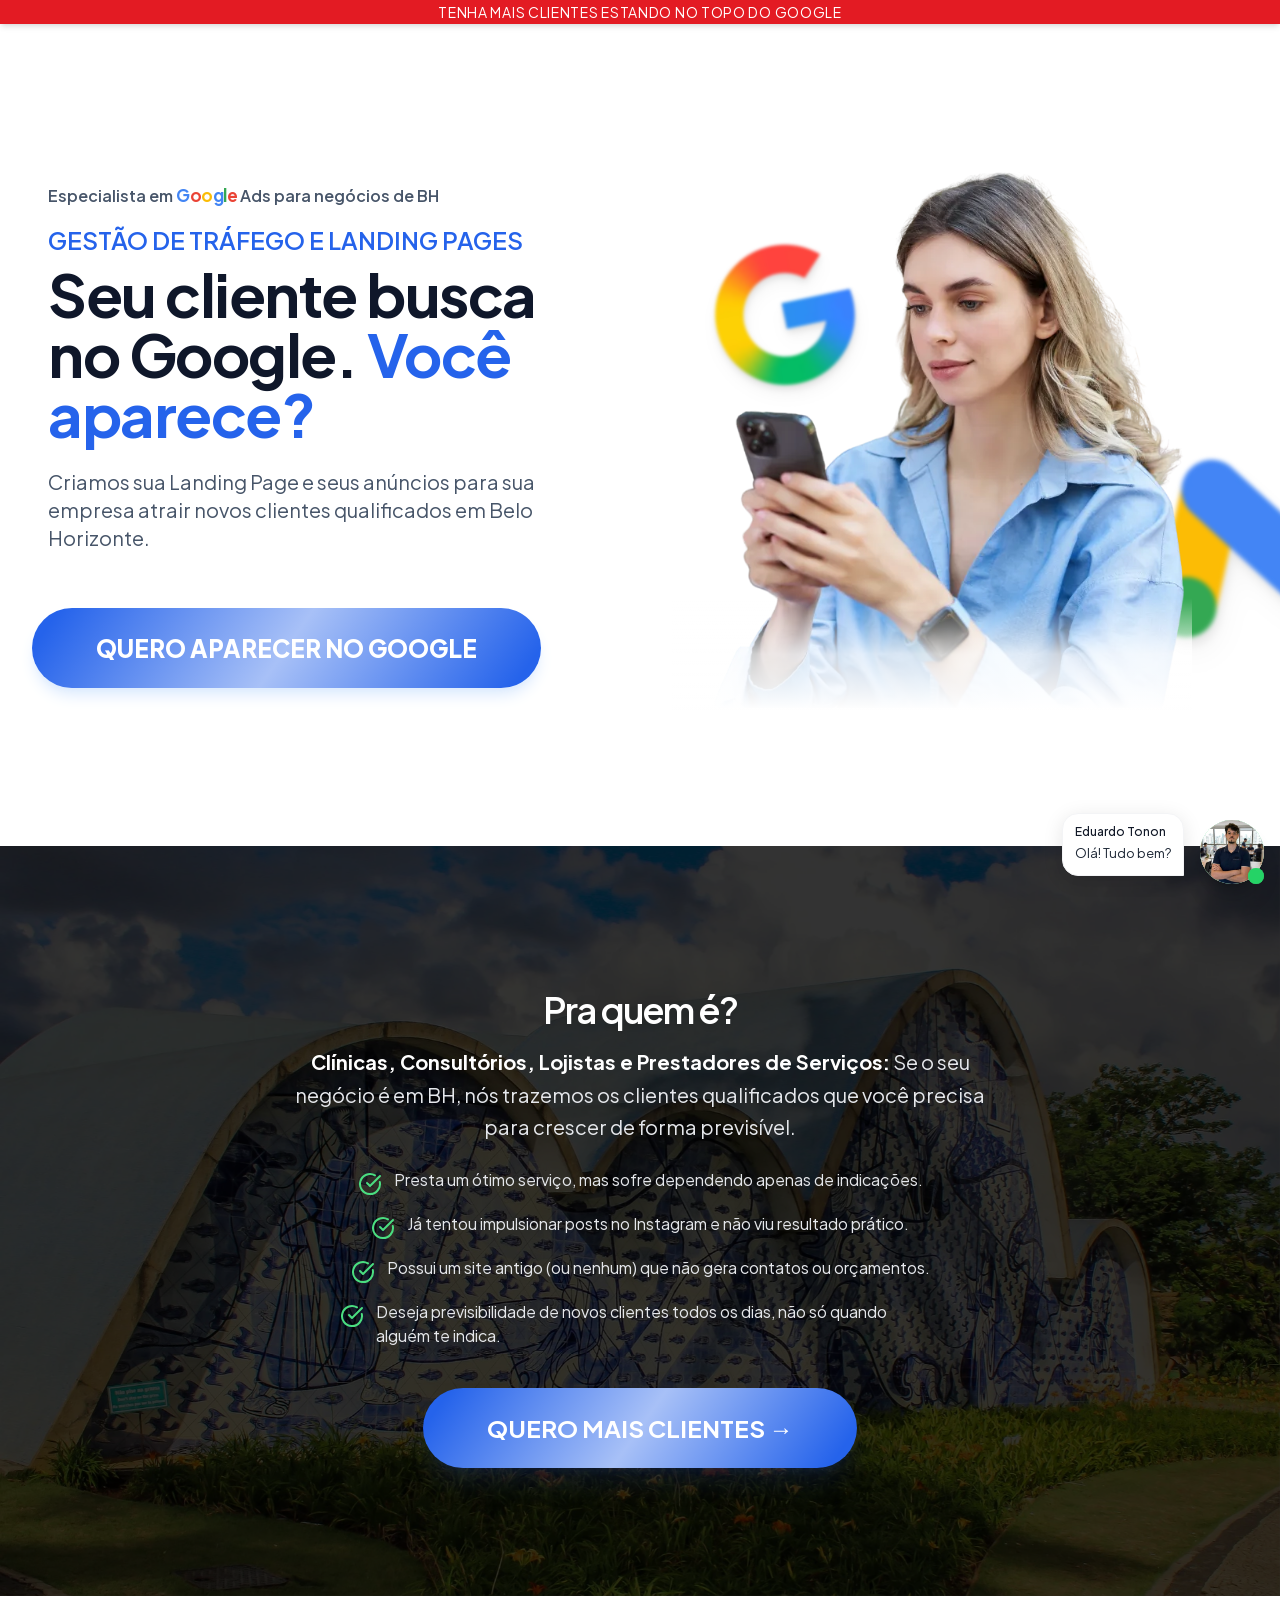
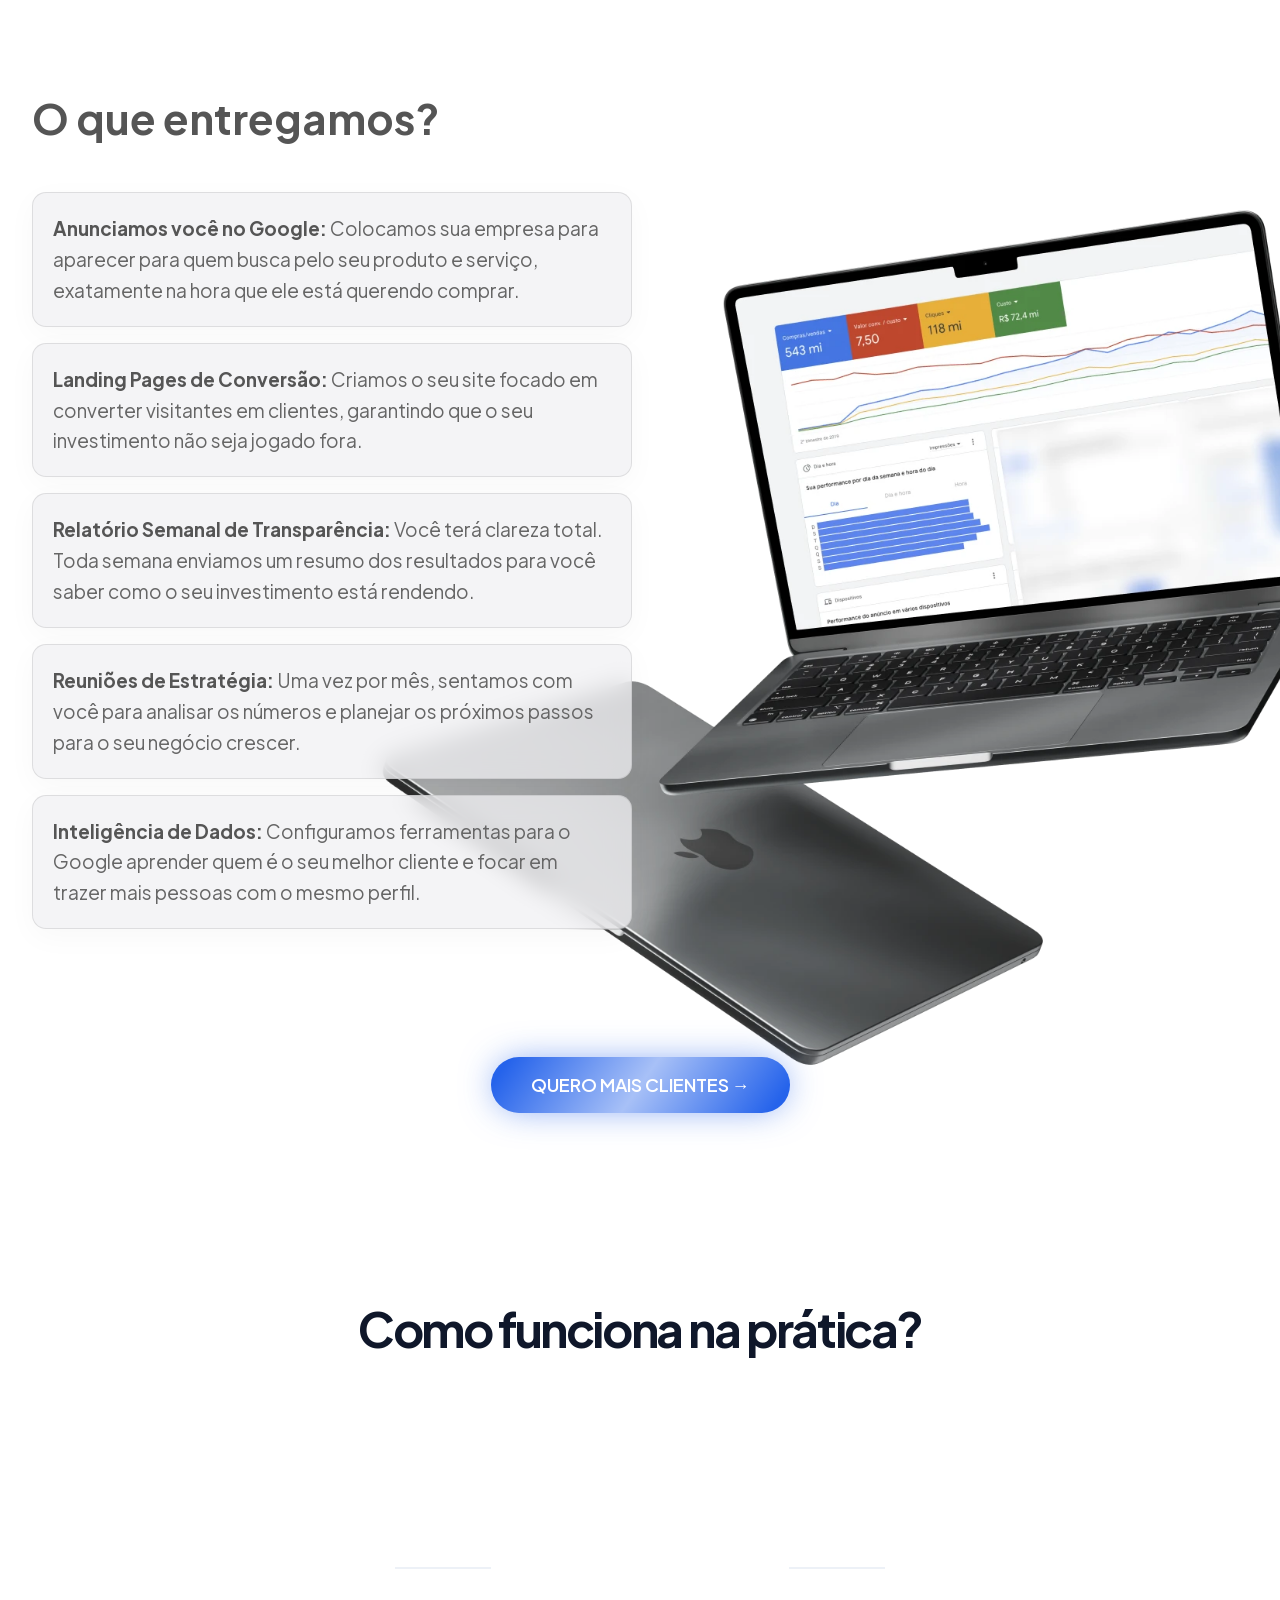
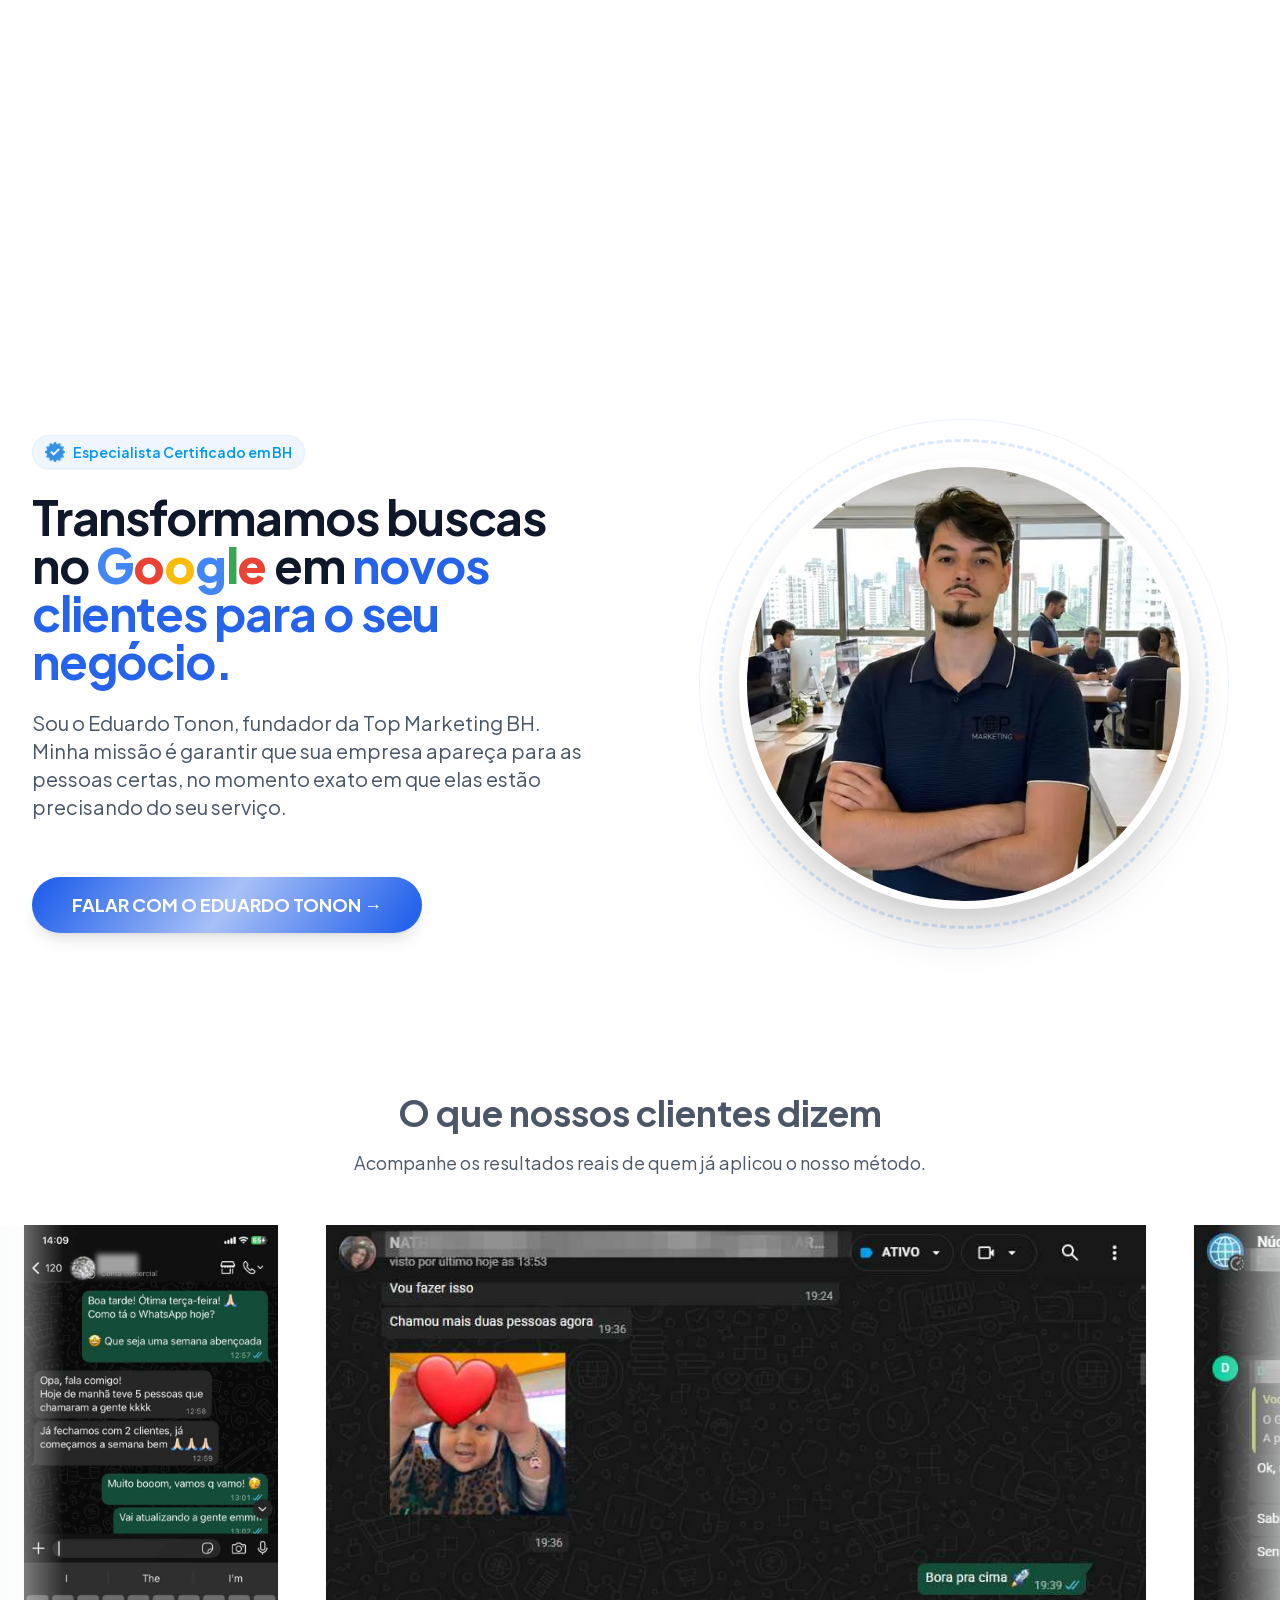
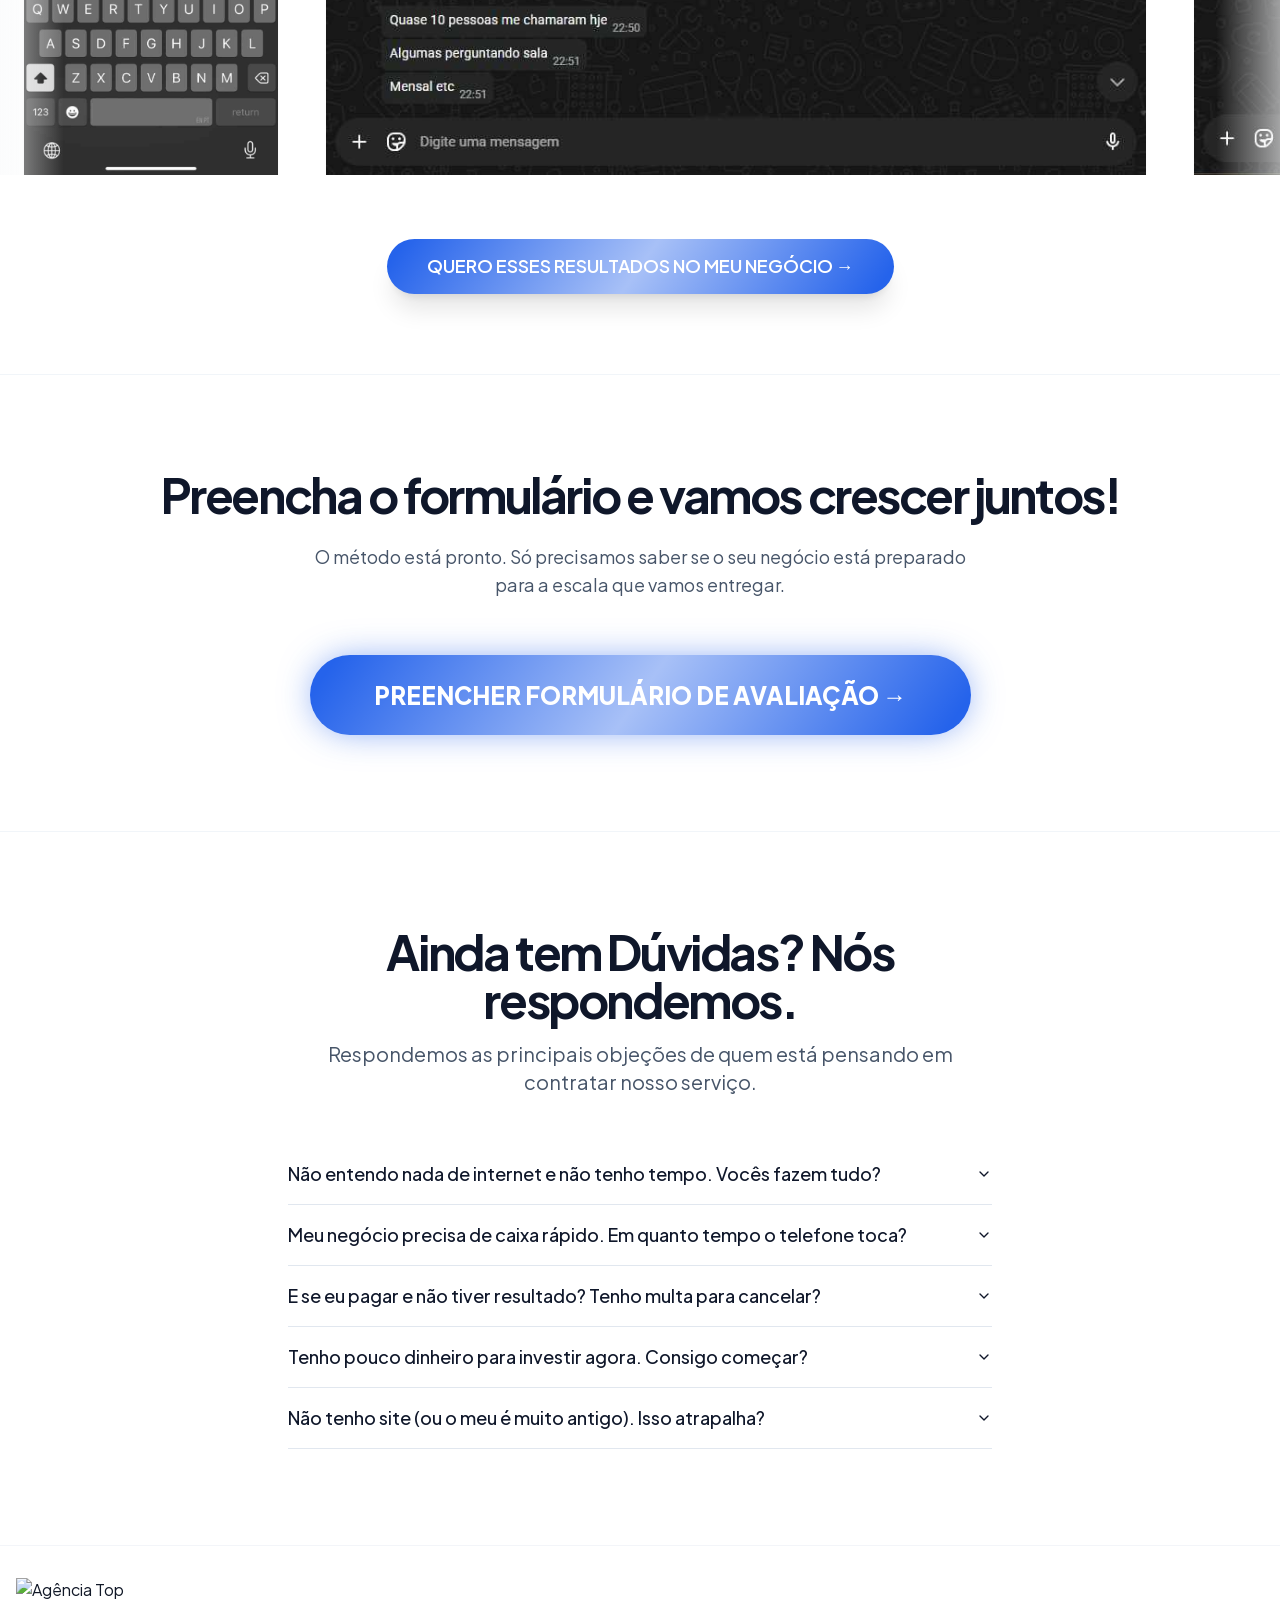
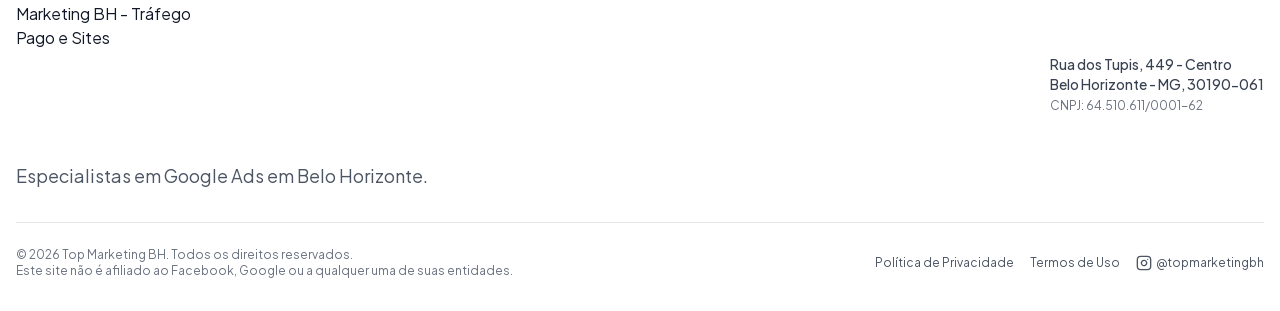
==== commit 881d2db2: "perf: otimizações extremas de velocidade (webp, lazy load, cache aggressive)" ====
--- a/index.html
+++ b/index.html
@@ -1,4 +1,4 @@
-<!DOCTYPE html><!--sqjcPQwQf9wgrIX5A2pxZ--><html lang="pt-BR"><head><script src="/js/tracking.js"></script><meta charSet="utf-8"/><meta name="viewport" content="width=device-width, initial-scale=1"/><link rel="preload" as="image" href="/imagens/Imagem sessao 1.png?v=3"/><link rel="preload" as="image" href="/imagens/AutoridadeSite01.jpg"/><link rel="preload" as="image" href="/imagens/AutoridadeSite02.jpg"/><link rel="preload" as="image" href="/imagens/AutoridadeSite03.jpg"/><link rel="preload" as="image" href="/imagens/AutoridadeSite04.jpg"/><link rel="preload" as="image" href="/imagens/AutoridadeSite05.jpg"/><link rel="stylesheet" href="/_next/static/css/e45473a374b6cac4.css" data-precedence="next"/><link rel="stylesheet" href="/_next/static/css/aa065b47b70a546c.css" data-precedence="next"/><link rel="preload" as="script" fetchPriority="low" href="/_next/static/chunks/webpack-457ad85ca89db983.js"/><script src="/_next/static/chunks/4bd1b696-c023c6e3521b1417.js" async=""></script><script src="/_next/static/chunks/255-293e44824f2ec188.js" async=""></script><script src="/_next/static/chunks/main-app-4b76da783dc5b80f.js" async=""></script><script src="/_next/static/chunks/212-3b10fe4f7b11aca3.js" async=""></script><script src="/_next/static/chunks/954-c10324e097e0282a.js" async=""></script><script src="/_next/static/chunks/121-48b922a99fd2af2c.js" async=""></script><script src="/_next/static/chunks/730-07b22c98c4aef23a.js" async=""></script><script src="/_next/static/chunks/app/page-bce41186862bd658.js" async=""></script><script src="/_next/static/chunks/961-d0859b8381a76b38.js" async=""></script><script src="/_next/static/chunks/app/layout-86e09c1252048f1d.js" async=""></script><link rel="preload" href="https://www.googletagmanager.com/gtag/js?id=AW-17892072580" as="script"/><title>Top Marketing BH | Tráfego Pago e Landing Pages em Belo Horizonte</title><meta name="description" content="Sua empresa no topo do Google em BH. Especialistas em Gestão de Tráfego Pago, Google Ads e Criação de Landing Pages de Alta Conversão em Belo Horizonte. Atraia mais clientes hoje."/><meta name="author" content="Eduardo Tonon - Top Marketing BH"/><meta name="keywords" content="Google Ads BH,Gestão de Tráfego Belo Horizonte,Criação de Sites BH,Landing Page Belo Horizonte,Marketing Digital BH,Eduardo Tonon Top Marketing"/><meta name="robots" content="index, follow"/><link rel="canonical" href="https://topmarketingbh.com.br"/><meta property="og:title" content="Top Marketing BH | Tráfego Pago e Landing Pages em Belo Horizonte"/><meta property="og:description" content="Sua empresa no topo do Google em BH. Especialistas em Gestão de Tráfego Pago e Landing Pages de Alta Conversão."/><meta property="og:url" content="https://topmarketingbh.com.br"/><meta property="og:site_name" content="Top Marketing BH"/><meta property="og:locale" content="pt_BR"/><meta property="og:image" content="https://topmarketingbh.com.br/imagens/meta.png"/><meta property="og:image:width" content="1200"/><meta property="og:image:height" content="630"/><meta property="og:image:alt" content="Top Marketing BH - Tráfego Pago e Landing Pages"/><meta property="og:type" content="website"/><meta name="twitter:card" content="summary_large_image"/><meta name="twitter:title" content="Top Marketing BH | Tráfego Pago e Landing Pages em Belo Horizonte"/><meta name="twitter:description" content="Sua empresa no topo do Google em BH. Especialistas em Gestão de Tráfego Pago e Landing Pages de Alta Conversão."/><meta name="twitter:image" content="https://topmarketingbh.com.br/imagens/meta.png"/><meta name="twitter:image:width" content="1200"/><meta name="twitter:image:height" content="630"/><meta name="twitter:image:alt" content="Top Marketing BH - Tráfego Pago e Landing Pages"/><link rel="icon" href="/icon.png"/><script src="/_next/static/chunks/polyfills-42372ed130431b0a.js" noModule=""></script>
+<!DOCTYPE html><!--sqjcPQwQf9wgrIX5A2pxZ--><html lang="pt-BR"><head><script src="/js/tracking.js"></script><meta charSet="utf-8"/><meta name="viewport" content="width=device-width, initial-scale=1"/><link rel="preload" as="image" href="/imagens/Imagem sessao 1.webp?v=3"/><link rel="preload" as="image" href="/imagens/AutoridadeSite01.jpg"/><link rel="preload" as="image" href="/imagens/AutoridadeSite02.jpg"/><link rel="preload" as="image" href="/imagens/AutoridadeSite03.jpg"/><link rel="preload" as="image" href="/imagens/AutoridadeSite04.jpg"/><link rel="preload" as="image" href="/imagens/AutoridadeSite05.jpg"/><link rel="stylesheet" href="/_next/static/css/e45473a374b6cac4.css" data-precedence="next"/><link rel="stylesheet" href="/_next/static/css/aa065b47b70a546c.css" data-precedence="next"/><link rel="preload" as="script" fetchPriority="low" href="/_next/static/chunks/webpack-457ad85ca89db983.js"/><script src="/_next/static/chunks/4bd1b696-c023c6e3521b1417.js" async=""></script><script src="/_next/static/chunks/255-293e44824f2ec188.js" async=""></script><script src="/_next/static/chunks/main-app-4b76da783dc5b80f.js" async=""></script><script src="/_next/static/chunks/212-3b10fe4f7b11aca3.js" async=""></script><script src="/_next/static/chunks/954-c10324e097e0282a.js" async=""></script><script src="/_next/static/chunks/121-48b922a99fd2af2c.js" async=""></script><script src="/_next/static/chunks/730-07b22c98c4aef23a.js" async=""></script><script src="/_next/static/chunks/app/page-bce41186862bd658.js" async=""></script><script src="/_next/static/chunks/961-d0859b8381a76b38.js" async=""></script><script src="/_next/static/chunks/app/layout-86e09c1252048f1d.js" async=""></script><link rel="preload" href="https://www.googletagmanager.com/gtag/js?id=AW-17892072580" as="script"/><title>Top Marketing BH | Tráfego Pago e Landing Pages em Belo Horizonte</title><meta name="description" content="Sua empresa no topo do Google em BH. Especialistas em Gestão de Tráfego Pago, Google Ads e Criação de Landing Pages de Alta Conversão em Belo Horizonte. Atraia mais clientes hoje."/><meta name="author" content="Eduardo Tonon - Top Marketing BH"/><meta name="keywords" content="Google Ads BH,Gestão de Tráfego Belo Horizonte,Criação de Sites BH,Landing Page Belo Horizonte,Marketing Digital BH,Eduardo Tonon Top Marketing"/><meta name="robots" content="index, follow"/><link rel="canonical" href="https://topmarketingbh.com.br"/><meta property="og:title" content="Top Marketing BH | Tráfego Pago e Landing Pages em Belo Horizonte"/><meta property="og:description" content="Sua empresa no topo do Google em BH. Especialistas em Gestão de Tráfego Pago e Landing Pages de Alta Conversão."/><meta property="og:url" content="https://topmarketingbh.com.br"/><meta property="og:site_name" content="Top Marketing BH"/><meta property="og:locale" content="pt_BR"/><meta property="og:image" content="https://topmarketingbh.com.br/imagens/meta.png"/><meta property="og:image:width" content="1200"/><meta property="og:image:height" content="630"/><meta property="og:image:alt" content="Top Marketing BH - Tráfego Pago e Landing Pages"/><meta property="og:type" content="website"/><meta name="twitter:card" content="summary_large_image"/><meta name="twitter:title" content="Top Marketing BH | Tráfego Pago e Landing Pages em Belo Horizonte"/><meta name="twitter:description" content="Sua empresa no topo do Google em BH. Especialistas em Gestão de Tráfego Pago e Landing Pages de Alta Conversão."/><meta name="twitter:image" content="https://topmarketingbh.com.br/imagens/meta.png"/><meta name="twitter:image:width" content="1200"/><meta name="twitter:image:height" content="630"/><meta name="twitter:image:alt" content="Top Marketing BH - Tráfego Pago e Landing Pages"/><link rel="icon" href="/icon.png"/><script src="/_next/static/chunks/polyfills-42372ed130431b0a.js" noModule=""></script>
   <!-- Meta Pixel Code -->
   <script>
   !function(f,b,e,v,n,t,s)
@@ -17,4 +17,4 @@
   /></noscript>
   <!-- End Meta Pixel Code -->
 </head>
-<body class="__variable_b6296e antialiased font-sans overflow-x-hidden bg-slate-50 text-slate-900"><div hidden=""><!--$--><!--/$--></div><noscript><iframe src="https://www.googletagmanager.com/ns.html?id=GTM-5S8B3HW8" height="0" width="0" style="display:none;visibility:hidden"></iframe></noscript><main class="flex min-h-screen flex-col items-center justify-between"><div class="w-full bg-[#E31B23] text-white py-0.5 text-center font-montserrat font-medium text-[11px] md:text-sm uppercase tracking-wider shadow-md z-40 relative">TENHA MAIS CLIENTES ESTANDO NO TOPO DO GOOGLE</div><section id="inicio" class="w-full bg-white overflow-hidden pt-8 pb-8 md:py-20 lg:py-24"><div class="max-w-7xl mx-auto px-4 sm:px-6 lg:px-8"><div class="flex flex-col md:flex-row md:min-h-[70vh] md:gap-8 items-center"><div class="md:w-1/2 text-center md:text-left order-1 z-10 self-center"><p class="hidden md:inline-block font-bold text-sm md:text-base mb-0 md:mb-4 text-slate-600">Especialista em <span class="font-extrabold text-[15px] md:text-[17px] tracking-tight"><span class="text-[#4285F4]">G</span><span class="text-[#EA4335]">o</span><span class="text-[#FBBC05]">o</span><span class="text-[#4285F4]">g</span><span class="text-[#34A853]">l</span><span class="text-[#EA4335]">e</span></span> Ads para negócios de BH</p><h1 class="text-4xl font-headline font-extrabold tracking-tight sm:text-4xl md:text-5xl lg:text-6xl text-slate-900 leading-[1.1] px-4"><span class="block text-blue-600 text-lg md:text-xl lg:text-2xl mb-2 font-bold tracking-normal uppercase">Gestão de Tráfego e Landing Pages</span>Seu cliente busca no Google. <span class="text-blue-600">Você aparece?</span></h1><p class="mt-3 md:mt-6 text-base md:text-xl text-slate-600 font-medium leading-relaxed max-w-xl mx-auto md:mx-0 px-4">Criamos sua Landing Page e seus anúncios para sua empresa atrair novos clientes qualificados em Belo Horizonte.</p><div class="hidden md:block mt-8 md:mt-10 w-full sm:w-auto"><a href="https://wa.me/553197922538?text=Olá!%20Gostaria%20de%20receber%20um%20orçamento." target="_blank" rel="noopener noreferrer" class="w-full sm:w-auto" aria-label="Solicitar orçamento agora via WhatsApp"><button class="inline-flex items-center justify-center gap-2 rounded-full ring-offset-background focus-visible:outline-none focus-visible:ring-2 focus-visible:ring-ring focus-visible:ring-offset-2 disabled:pointer-events-none disabled:opacity-50 [&amp;_svg]:pointer-events-none [&amp;_svg]:size-5 [&amp;_svg]:shrink-0 bg-blue-600 text-white hover:bg-blue-700 hover:scale-105 h-16 md:h-20 px-8 md:px-16 text-lg sm:text-xl md:text-2xl font-black py-4 w-full sm:w-auto mt-4 whitespace-normal shadow-lg shadow-blue-100 hover:shadow-xl hover:-translate-y-0.5 active:scale-95 transition-all duration-200 transform-gpu relative overflow-hidden group"><div class="absolute inset-0 z-0 pointer-events-none"><div class="absolute inset-0 w-full h-full bg-gradient-to-r from-transparent via-white/60 to-transparent -skew-x-[35deg] animate-shimmer"></div></div><span class="relative z-10 flex items-center gap-2">QUERO APARECER NO GOOGLE</span></button></a></div></div><div class="w-full md:w-1/2 order-2 flex items-center justify-center self-center py-4 md:py-0 relative mt-4 md:mt-0 md:-translate-x-5 transform-gpu will-change-transform"><div class="relative w-full max-w-[280px] sm:max-w-[400px] lg:max-w-[520px] z-10 transform-gpu flex items-center justify-center"><div class="relative z-10 w-full h-full"><img alt="Especialista em Marketing Digital - Eduardo Tonon da Top Marketing BH" width="600" height="800" decoding="async" data-nimg="1" class="object-cover w-full h-auto" style="color:transparent" src="/imagens/Imagem sessao 1.png?v=3"/><div class="absolute bottom-[-2px] left-0 right-0 h-16 sm:h-20 md:h-28 bg-gradient-to-t from-white via-white/80 to-transparent pointer-events-none z-10"></div></div></div><div class="absolute top-[15%] left-[15%] w-20 h-20 sm:w-24 sm:h-20 md:w-28 md:h-28 lg:w-36 lg:h-36 z-0 blur-[1.5px] transform-gpu will-change-transform" style="transform:translateX(-12px)"><div class="w-full h-full transform-gpu"><img alt="Logo do Google - Parceiro Top Marketing BH" loading="lazy" decoding="async" data-nimg="fill" class="object-contain drop-shadow-lg" style="position:absolute;height:100%;width:100%;left:0;top:0;right:0;bottom:0;color:transparent" src="/imagens/Logo Google.png"/></div></div><div class="absolute bottom-[15%] right-[-18%] w-24 h-24 sm:w-28 sm:h-28 md:w-32 md:h-32 lg:w-48 lg:h-48 z-0 blur-[2px] transform-gpu will-change-transform" style="transform:translateX(-12px)"><div class="w-full h-full"><img alt="Logo Google Ads - Especialidade Top Marketing BH" loading="lazy" decoding="async" data-nimg="fill" class="object-contain drop-shadow-xl" style="position:absolute;height:100%;width:100%;left:0;top:0;right:0;bottom:0;color:transparent" src="/imagens/3.png"/></div></div></div><div class="block md:hidden mt-0 w-full px-4 text-center z-20 order-3"><a href="https://wa.me/553197922538?text=Olá!%20Gostaria%20de%20receber%20um%20orçamento." target="_blank" rel="noopener noreferrer" class="w-full" aria-label="Solicitar orçamento agora via WhatsApp"><button class="inline-flex items-center justify-center gap-2 rounded-full ring-offset-background focus-visible:outline-none focus-visible:ring-2 focus-visible:ring-ring focus-visible:ring-offset-2 disabled:pointer-events-none disabled:opacity-50 [&amp;_svg]:pointer-events-none [&amp;_svg]:size-5 [&amp;_svg]:shrink-0 bg-blue-600 text-white hover:bg-blue-700 hover:shadow-[0_0_45px_rgba(37,99,235,0.8)] hover:scale-105 h-16 md:h-20 px-8 md:px-16 text-lg sm:text-xl md:text-2xl font-black py-4 w-full mt-1 whitespace-normal shadow-lg shadow-blue-100 active:scale-95 transition-all duration-200 transform-gpu relative overflow-hidden group"><div class="absolute inset-0 z-0 pointer-events-none"><div class="absolute inset-0 w-full h-full bg-gradient-to-r from-transparent via-white/60 to-transparent -skew-x-[35deg] animate-shimmer"></div></div><span class="relative z-10 flex items-center gap-2">QUERO APARECER NO GOOGLE</span></button></a></div></div></div></section><section id="sobre" class="relative w-full overflow-hidden py-8 md:py-16"><div class="absolute inset-0 bg-cover bg-center transform-gpu will-change-transform"><img alt="Igreja da Pampulha - Autoridade Local em Belo Horizonte" loading="lazy" decoding="async" data-nimg="fill" class="object-cover transform-gpu" style="position:absolute;height:100%;width:100%;left:0;top:0;right:0;bottom:0;color:transparent" src="/imagens/Igrejinha-da-Pampulha-2.jpg"/></div><div class="absolute inset-0 bg-black/80"></div><div class="relative max-w-7xl mx-auto z-10 pt-8 pb-8 md:pt-16 md:pb-12 lg:pt-20 lg:pb-16 px-4 sm:px-6 lg:px-8"><div class="animate-in fade-in slide-in-from-bottom-10 duration-700 text-center"><h2 class="text-3xl font-headline font-bold tracking-tighter sm:text-4xl text-white drop-shadow-lg">Pra quem é?</h2><p class="mt-4 max-w-[700px] text-gray-200 md:text-xl/relaxed mx-auto font-medium"><span class="text-white font-extrabold">Clínicas, Consultórios, Lojistas e Prestadores de Serviços:</span> Se o seu negócio é em BH, nós trazemos os clientes qualificados que você precisa para crescer de forma previsível.</p><ul class="mt-6 space-y-4 max-w-[600px] mx-auto text-left flex flex-col items-center"><li class="flex items-start gap-3 w-full sm:w-auto"><svg xmlns="http://www.w3.org/2000/svg" width="24" height="24" viewBox="0 0 24 24" fill="none" stroke="currentColor" stroke-width="2" stroke-linecap="round" stroke-linejoin="round" class="lucide lucide-circle-check-big h-6 w-6 text-green-400 flex-shrink-0 mt-1"><path d="M21.801 10A10 10 0 1 1 17 3.335"></path><path d="m9 11 3 3L22 4"></path></svg><span class="text-gray-200">Presta um ótimo serviço, mas sofre dependendo apenas de indicações.</span></li><li class="flex items-start gap-3 w-full sm:w-auto"><svg xmlns="http://www.w3.org/2000/svg" width="24" height="24" viewBox="0 0 24 24" fill="none" stroke="currentColor" stroke-width="2" stroke-linecap="round" stroke-linejoin="round" class="lucide lucide-circle-check-big h-6 w-6 text-green-400 flex-shrink-0 mt-1"><path d="M21.801 10A10 10 0 1 1 17 3.335"></path><path d="m9 11 3 3L22 4"></path></svg><span class="text-gray-200">Já tentou impulsionar posts no Instagram e não viu resultado prático.</span></li><li class="flex items-start gap-3 w-full sm:w-auto"><svg xmlns="http://www.w3.org/2000/svg" width="24" height="24" viewBox="0 0 24 24" fill="none" stroke="currentColor" stroke-width="2" stroke-linecap="round" stroke-linejoin="round" class="lucide lucide-circle-check-big h-6 w-6 text-green-400 flex-shrink-0 mt-1"><path d="M21.801 10A10 10 0 1 1 17 3.335"></path><path d="m9 11 3 3L22 4"></path></svg><span class="text-gray-200">Possui um site antigo (ou nenhum) que não gera contatos ou orçamentos.</span></li><li class="flex items-start gap-3 w-full sm:w-auto"><svg xmlns="http://www.w3.org/2000/svg" width="24" height="24" viewBox="0 0 24 24" fill="none" stroke="currentColor" stroke-width="2" stroke-linecap="round" stroke-linejoin="round" class="lucide lucide-circle-check-big h-6 w-6 text-green-400 flex-shrink-0 mt-1"><path d="M21.801 10A10 10 0 1 1 17 3.335"></path><path d="m9 11 3 3L22 4"></path></svg><span class="text-gray-200">Deseja previsibilidade de novos clientes todos os dias, não só quando alguém te indica.</span></li></ul><div class="mt-10 flex justify-center w-full"><a href="https://wa.me/553197922538?text=Olá! Gostaria de ter mais clientes." target="_blank" rel="noopener noreferrer" class="w-full sm:w-auto"><button class="inline-flex items-center justify-center gap-2 whitespace-nowrap rounded-full ring-offset-background focus-visible:outline-none focus-visible:ring-2 focus-visible:ring-ring focus-visible:ring-offset-2 disabled:pointer-events-none disabled:opacity-50 [&amp;_svg]:pointer-events-none [&amp;_svg]:size-5 [&amp;_svg]:shrink-0 bg-blue-600 text-white hover:bg-blue-700 hover:shadow-[0_0_45px_rgba(37,99,235,0.8)] hover:scale-105 h-16 md:h-20 px-8 md:px-16 text-lg sm:text-xl md:text-2xl py-4 w-full sm:w-auto font-extrabold shadow-xl shadow-blue-900/20 active:scale-95 transition-all duration-200 transform-gpu relative overflow-hidden group"><div class="absolute inset-0 z-0 pointer-events-none"><div class="absolute inset-0 w-full h-full bg-gradient-to-r from-transparent via-white/60 to-transparent -skew-x-[35deg] animate-shimmer"></div></div><span class="relative z-10 flex items-center gap-2">QUERO MAIS CLIENTES →</span></button></a></div></div></div></section><section class="w-full py-8 md:py-20 lg:py-24 bg-white relative overflow-hidden"><div class="w-full max-w-7xl mx-auto px-4 sm:px-6 lg:px-8 relative z-10"><div class="w-full mb-8 md:mb-12"><h2 class="text-3xl md:text-[42px] font-extrabold text-[#555555] text-center lg:text-left leading-tight" style="opacity:0;transform:translateY(20px)">O que entregamos?</h2></div><div class="grid grid-cols-1 lg:grid-cols-12 gap-12 lg:gap-4 items-start"><div class="lg:col-span-6 flex flex-col space-y-4 relative z-30 order-2 lg:order-1"><div class="bg-[#f0f0f3]/75 backdrop-blur-md rounded-[14px] p-4 md:p-5 border-[0.25px] border-[#999999]/25 shadow-[0_8px_30px_rgb(0,0,0,0.03)] hover:shadow-[0_8_30px_rgb(0,0,0,0.06)] transition-all duration-300 relative z-30 transform-gpu" style="opacity:0;transform:translateY(40px) scale(0.95)"><div class="text-[#666] leading-relaxed text-[16px] md:text-[19px]"><h3 class="font-extrabold text-[#555555] inline">Anunciamos você no Google:</h3> <span class="font-medium">Colocamos sua empresa para aparecer para quem busca pelo seu produto e serviço, exatamente na hora que ele está querendo comprar.</span></div></div><div class="bg-[#f0f0f3]/75 backdrop-blur-md rounded-[14px] p-4 md:p-5 border-[0.25px] border-[#999999]/25 shadow-[0_8px_30px_rgb(0,0,0,0.03)] hover:shadow-[0_8_30px_rgb(0,0,0,0.06)] transition-all duration-300 relative z-30 transform-gpu" style="opacity:0;transform:translateY(40px) scale(0.95)"><div class="text-[#666] leading-relaxed text-[16px] md:text-[19px]"><h3 class="font-extrabold text-[#555555] inline">Landing Pages de Conversão:</h3> <span class="font-medium">Criamos o seu site focado em converter visitantes em clientes, garantindo que o seu investimento não seja jogado fora.</span></div></div><div class="bg-[#f0f0f3]/75 backdrop-blur-md rounded-[14px] p-4 md:p-5 border-[0.25px] border-[#999999]/25 shadow-[0_8px_30px_rgb(0,0,0,0.03)] hover:shadow-[0_8_30px_rgb(0,0,0,0.06)] transition-all duration-300 relative z-30 transform-gpu" style="opacity:0;transform:translateY(40px) scale(0.95)"><div class="text-[#666] leading-relaxed text-[16px] md:text-[19px]"><h3 class="font-extrabold text-[#555555] inline">Relatório Semanal de Transparência:</h3> <span class="font-medium">Você terá clareza total. Toda semana enviamos um resumo dos resultados para você saber como o seu investimento está rendendo.</span></div></div><div class="bg-[#f0f0f3]/75 backdrop-blur-md rounded-[14px] p-4 md:p-5 border-[0.25px] border-[#999999]/25 shadow-[0_8px_30px_rgb(0,0,0,0.03)] hover:shadow-[0_8_30px_rgb(0,0,0,0.06)] transition-all duration-300 relative z-30 transform-gpu" style="opacity:0;transform:translateY(40px) scale(0.95)"><div class="text-[#666] leading-relaxed text-[16px] md:text-[19px]"><h3 class="font-extrabold text-[#555555] inline">Reuniões de Estratégia:</h3> <span class="font-medium">Uma vez por mês, sentamos com você para analisar os números e planejar os próximos passos para o seu negócio crescer.</span></div></div><div class="bg-[#f0f0f3]/75 backdrop-blur-md rounded-[14px] p-4 md:p-5 border-[0.25px] border-[#999999]/25 shadow-[0_8px_30px_rgb(0,0,0,0.03)] hover:shadow-[0_8_30px_rgb(0,0,0,0.06)] transition-all duration-300 relative z-30 transform-gpu" style="opacity:0;transform:translateY(40px) scale(0.95)"><div class="text-[#666] leading-relaxed text-[16px] md:text-[19px]"><h3 class="font-extrabold text-[#555555] inline">Inteligência de Dados:</h3> <span class="font-medium">Configuramos ferramentas para o Google aprender quem é o seu melhor cliente e focar em trazer mais pessoas com o mesmo perfil.</span></div></div></div><div class="lg:col-span-6 relative w-full min-h-[450px] md:min-h-[700px] flex items-center justify-center lg:justify-start mt-6 lg:mt-0 z-20 order-1 lg:order-2"><div class="relative w-full max-w-md md:max-w-[1000px] aspect-[4/3] z-10 transform-gpu will-change-transform" style="opacity:0;transform:scale(1.3)"><img alt="Estratégia de Gestão de Google Ads e Landing Page de Alta Conversão em Belo Horizonte" loading="lazy" decoding="async" data-nimg="fill" class="object-contain object-top md:object-center scale-100 md:scale-125 lg:scale-[1.6] xl:scale-[1.9] lg:-translate-x-14 xl:-translate-x-24 lg:translate-y-16 xl:translate-y-24 transform-gpu" style="position:absolute;height:100%;width:100%;left:0;top:0;right:0;bottom:0;color:transparent" src="/imagens/Laptop - grafico (1).webp"/></div><div class="absolute top-[0%] xl:top-[-5%] left-[0%] md:left-[10%] xl:left-[5%] flex flex-col gap-3 md:gap-4 z-20 transform-gpu will-change-transform" style="opacity:0;transform:translateX(-40px)"><div class="w-[150px] sm:w-[240px] md:w-[320px] transition-transform duration-300 hover:-translate-y-1 transform-gpu"><img alt="Notificação de novo lead qualificado gerado via tráfego pago para negócio local em BH" loading="lazy" width="320" height="80" decoding="async" data-nimg="1" class="w-full h-auto drop-shadow-lg bg-white/75 backdrop-blur-md border-[0.5px] border-[#ffffff]/60 rounded-xl" style="color:transparent" src="/imagens/notificacaogoogleads.svg"/></div><div class="w-[150px] sm:w-[240px] md:w-[320px] transition-transform duration-300 hover:-translate-y-1 transform-gpu"><img alt="Notificação de novo lead qualificado gerado via tráfego pago para negócio local em BH" loading="lazy" width="320" height="80" decoding="async" data-nimg="1" class="w-full h-auto drop-shadow-lg bg-white/75 backdrop-blur-md border-[0.5px] border-[#ffffff]/60 rounded-xl" style="color:transparent" src="/imagens/notificacaogoogleads.svg"/></div><div class="w-[150px] sm:w-[240px] md:w-[320px] transition-transform duration-300 hover:-translate-y-1 transform-gpu"><img alt="Notificação de novo lead qualificado gerado via tráfego pago para negócio local em BH" loading="lazy" width="320" height="80" decoding="async" data-nimg="1" class="w-full h-auto drop-shadow-lg bg-white/75 backdrop-blur-md border-[0.5px] border-[#ffffff]/60 rounded-xl" style="color:transparent" src="/imagens/notificacaogoogleads.svg"/></div></div><div class="absolute bottom-[5%] xl:bottom-[-5%] right-[0%] md:right-[0%] xl:right-[-10%] flex flex-col gap-3 md:gap-5 z-20 transform-gpu will-change-transform" style="opacity:0;transform:translateX(60px)"><div class="w-[180px] sm:w-[260px] md:w-[320px] transition-transform duration-300 hover:-translate-y-1 transform-gpu"><img alt="Notificação de conversão e agendamento de cliente via Google Ads em Belo Horizonte" loading="lazy" width="320" height="80" decoding="async" data-nimg="1" class="w-full h-auto drop-shadow-lg bg-white/75 backdrop-blur-md border-[0.5px] border-[#ffffff]/60 rounded-xl" style="color:transparent" src="/imagens/notificacaogoogleads.svg"/></div><div class="w-[180px] sm:w-[260px] md:w-[320px] transition-transform duration-300 hover:-translate-y-1 transform-gpu"><img alt="Notificação de conversão e agendamento de cliente via Google Ads em Belo Horizonte" loading="lazy" width="320" height="80" decoding="async" data-nimg="1" class="w-full h-auto drop-shadow-lg bg-white/75 backdrop-blur-md border-[0.5px] border-[#ffffff]/60 rounded-xl" style="color:transparent" src="/imagens/notificacaogoogleads.svg"/></div><div class="w-[180px] sm:w-[260px] md:w-[320px] transition-transform duration-300 hover:-translate-y-1 transform-gpu"><img alt="Notificação de conversão e agendamento de cliente via Google Ads em Belo Horizonte" loading="lazy" width="320" height="80" decoding="async" data-nimg="1" class="w-full h-auto drop-shadow-lg bg-white/75 backdrop-blur-md border-[0.5px] border-[#ffffff]/60 rounded-xl" style="color:transparent" src="/imagens/notificacaogoogleads.svg"/></div></div></div></div><div class="w-full flex justify-center mt-16 md:mt-24 lg:mt-32 relative z-40"><a href="https://wa.me/553197922538?text=Olá! Gostaria de ter mais clientes." target="_blank" rel="noopener noreferrer" aria-label="Solicitar mais clientes via WhatsApp"><button class="inline-flex items-center justify-center gap-2 whitespace-nowrap rounded-full font-bold ring-offset-background focus-visible:outline-none focus-visible:ring-2 focus-visible:ring-ring focus-visible:ring-offset-2 disabled:pointer-events-none disabled:opacity-50 [&amp;_svg]:pointer-events-none [&amp;_svg]:size-5 [&amp;_svg]:shrink-0 bg-blue-600 text-white shadow-[0_0_35px_-5px_rgba(37,99,235,0.6)] hover:bg-blue-700 hover:shadow-[0_0_45px_rgba(37,99,235,0.8)] hover:scale-105 h-14 px-10 text-lg w-full sm:w-auto group transform-gpu active:scale-95 transition-all duration-200 relative overflow-hidden group"><div class="absolute inset-0 z-0 pointer-events-none"><div class="absolute inset-0 w-full h-full bg-gradient-to-r from-transparent via-white/60 to-transparent -skew-x-[35deg] animate-shimmer"></div></div><span class="relative z-10 flex items-center gap-2">QUERO MAIS CLIENTES →</span></button></a></div></div></section><section id="metodo" class="w-full py-8 md:py-20 lg:py-24 bg-white"><div class="max-w-7xl mx-auto px-4 sm:px-6 lg:px-8"><div class="mx-auto max-w-3xl text-center"><h2 class="text-3xl font-headline font-extrabold tracking-tighter sm:text-4xl md:text-5xl text-slate-900">Como funciona na prática?</h2></div><div class="mx-auto mt-8 md:mt-16 flex max-w-5xl flex-col items-stretch gap-y-4 md:flex-row md:items-center md:justify-center md:gap-x-8"><div class="flex-1 transition-all duration-700 ease-out transform-gpu opacity-0 translate-y-10" style="transition-delay:0ms"><div class="rounded-lg text-card-foreground h-full text-center border-0 bg-transparent shadow-none transform-gpu"><div class="flex flex-col space-y-1.5 p-6 items-center relative pb-2"><div class="flex items-center justify-center"><div class="relative w-14 h-14"><img alt="Google" loading="lazy" decoding="async" data-nimg="fill" class="object-contain" style="position:absolute;height:100%;width:100%;left:0;top:0;right:0;bottom:0;color:transparent" src="/imagens/1.png"/></div></div><div class="tracking-tight mt-4 text-2xl font-bold text-foreground">Entendemos seu negócio</div></div><div class="p-6 pt-0"><p class="text-muted-foreground">Uma conversa rápida para entender o que você vende, quem é seu cliente e onde você quer chegar.</p></div></div></div><div class="hidden md:flex items-center justify-center"><svg width="100" height="20" class="w-24 h-5" preserveAspectRatio="none"><defs><linearGradient id="gradient-desktop-0" x1="0%" y1="0%" x2="100%" y2="0%"><stop offset="0%" style="stop-color:hsl(var(--destructive))"></stop><stop offset="100%" style="stop-color:hsl(var(--primary))"></stop></linearGradient></defs><line x1="0" y1="10" x2="100" y2="10" stroke="hsl(var(--muted))" stroke-width="2"></line><line class="" x1="0" y1="10" x2="100" y2="10" stroke="url(#gradient-desktop-0)" stroke-width="4" stroke-dasharray="100" stroke-dashoffset="100"></line></svg></div><div class="flex h-6 w-full items-center justify-center md:hidden"><svg width="4" height="24" preserveAspectRatio="none"><defs><linearGradient id="gradient-mobile-0" x1="0%" y1="0%" x2="0%" y2="100%"><stop offset="0%" style="stop-color:hsl(var(--destructive))"></stop><stop offset="100%" style="stop-color:hsl(var(--primary))"></stop></linearGradient></defs><line x1="2" y1="0" x2="2" y2="24" stroke="hsl(var(--muted))" stroke-width="2"></line><line class="" x1="2" y1="0" x2="2" y2="24" stroke="url(#gradient-mobile-0)" stroke-width="4" stroke-dasharray="24" stroke-dashoffset="24"></line></svg></div><div class="flex-1 transition-all duration-700 ease-out transform-gpu opacity-0 translate-y-10" style="transition-delay:200ms"><div class="rounded-lg text-card-foreground h-full text-center border-0 bg-transparent shadow-none transform-gpu"><div class="flex flex-col space-y-1.5 p-6 items-center relative pb-2"><div class="flex items-center justify-center"><div class="relative w-14 h-14"><img alt="Google Ads" loading="lazy" decoding="async" data-nimg="fill" class="object-contain" style="position:absolute;height:100%;width:100%;left:0;top:0;right:0;bottom:0;color:transparent" src="/imagens/3.png"/></div></div><div class="tracking-tight mt-4 text-2xl font-bold text-foreground">Construímos sua máquina</div></div><div class="p-6 pt-0"><p class="text-muted-foreground">Criamos a Landing Page e configuramos o Google Ads com foco total em gerar contato — não em parecer bonito.</p></div></div></div><div class="hidden md:flex items-center justify-center"><svg width="100" height="20" class="w-24 h-5" preserveAspectRatio="none"><defs><linearGradient id="gradient-desktop-1" x1="0%" y1="0%" x2="100%" y2="0%"><stop offset="0%" style="stop-color:hsl(var(--destructive))"></stop><stop offset="100%" style="stop-color:hsl(var(--primary))"></stop></linearGradient></defs><line x1="0" y1="10" x2="100" y2="10" stroke="hsl(var(--muted))" stroke-width="2"></line><line class="" x1="0" y1="10" x2="100" y2="10" stroke="url(#gradient-desktop-1)" stroke-width="4" stroke-dasharray="100" stroke-dashoffset="100"></line></svg></div><div class="flex h-6 w-full items-center justify-center md:hidden"><svg width="4" height="24" preserveAspectRatio="none"><defs><linearGradient id="gradient-mobile-1" x1="0%" y1="0%" x2="0%" y2="100%"><stop offset="0%" style="stop-color:hsl(var(--destructive))"></stop><stop offset="100%" style="stop-color:hsl(var(--primary))"></stop></linearGradient></defs><line x1="2" y1="0" x2="2" y2="24" stroke="hsl(var(--muted))" stroke-width="2"></line><line class="" x1="2" y1="0" x2="2" y2="24" stroke="url(#gradient-mobile-1)" stroke-width="4" stroke-dasharray="24" stroke-dashoffset="24"></line></svg></div><div class="flex-1 transition-all duration-700 ease-out transform-gpu opacity-0 translate-y-10" style="transition-delay:400ms"><div class="rounded-lg text-card-foreground h-full text-center border-0 bg-transparent shadow-none transform-gpu"><div class="flex flex-col space-y-1.5 p-6 items-center relative pb-2"><div class="flex items-center justify-center"><div class="relative w-14 h-14"><img alt="WhatsApp" loading="lazy" decoding="async" data-nimg="fill" class="object-contain" style="position:absolute;height:100%;width:100%;left:0;top:0;right:0;bottom:0;color:transparent" src="/imagens/2.png"/></div></div><div class="tracking-tight mt-4 text-2xl font-bold text-foreground">O WhatsApp começa a tocar</div></div><div class="p-6 pt-0"><p class="text-muted-foreground">Você recebe os contatos, a gente acompanha os resultados e ajusta o que for preciso.</p></div></div></div></div><div class="mt-12 md:mt-16 text-center w-full sm:w-auto"><a href="https://wa.me/553197922538?text=Olá!%20Gostaria%20de%20saber%20mais%20sobre%20o%20Método%20Máquina%20de%20Vendas." target="_blank" rel="noopener noreferrer" class="w-full sm:w-auto inline-block" aria-label="Falar com especialista sobre o Método Máquina de Vendas via WhatsApp"><button class="inline-flex items-center justify-center gap-2 rounded-full font-bold ring-offset-background focus-visible:outline-none focus-visible:ring-2 focus-visible:ring-ring focus-visible:ring-offset-2 disabled:pointer-events-none disabled:opacity-50 [&amp;_svg]:pointer-events-none [&amp;_svg]:size-5 [&amp;_svg]:shrink-0 bg-blue-600 text-white hover:bg-blue-700 hover:shadow-[0_0_45px_rgba(37,99,235,0.8)] hover:scale-105 text-lg transition-all duration-1000 ease-in-out opacity-0 scale-95 w-full sm:w-auto mt-4 whitespace-normal h-auto py-4 px-8 transform-gpu active:scale-95 shadow-xl hover:shadow-blue-200 relative overflow-hidden group" style="transition-delay:1000ms"><div class="absolute inset-0 z-0 pointer-events-none"><div class="absolute inset-0 w-full h-full bg-gradient-to-r from-transparent via-white/60 to-transparent -skew-x-[35deg] animate-shimmer"></div></div><span class="relative z-10 flex items-center gap-2">QUERO LIGAR ESSA MÁQUINA NO MEU NEGÓCIO →</span></button></a></div></div></section><section id="autoridade" class="w-full py-8 md:py-20 bg-white relative overflow-hidden"><div class="max-w-7xl mx-auto relative z-10 px-4 sm:px-6 lg:px-8"><div class="grid gap-12 lg:grid-cols-2 lg:gap-20 items-center"><div class="flex flex-col justify-center text-center lg:text-left order-2 lg:order-1 transform-gpu" style="opacity:0;transform:translateX(-30px)"><div class="inline-flex items-center gap-2 px-3 py-1.5 bg-blue-50 text-[#0095F6] rounded-full text-sm font-bold w-fit mx-auto lg:mx-0 mb-6 shadow-sm border border-blue-100/50 transform-gpu"><img alt="Selo de Especialista Certificado Google Ads em Belo Horizonte - Top Marketing BH" loading="lazy" width="20" height="20" decoding="async" data-nimg="1" class="drop-shadow-sm shrink-0" style="color:transparent" src="/imagens/iconeverif.webp"/>Especialista Certificado em BH</div><h2 class="text-3xl font-headline font-extrabold tracking-tight sm:text-4xl md:text-5xl text-slate-900 leading-[1.15]">Transformamos buscas no <span class="tracking-tight font-black"><span class="text-[#4285F4]">G</span><span class="text-[#EA4335]">o</span><span class="text-[#FBBC05]">o</span><span class="text-[#4285F4]">g</span><span class="text-[#34A853]">l</span><span class="text-[#EA4335]">e</span></span> em <span class="text-blue-600">novos clientes para o seu negócio.</span></h2><p class="mt-6 text-slate-600 font-medium md:text-xl max-w-xl mx-auto lg:mx-0 leading-relaxed">Sou o Eduardo Tonon, fundador da Top Marketing BH. Minha missão é garantir que sua empresa apareça para as pessoas certas, no momento exato em que elas estão precisando do seu serviço.</p><div class="mt-10 mx-auto lg:mx-0 w-full sm:w-auto" style="opacity:0;transform:translateY(20px)"><a href="https://wa.me/553197922538?text=Olá!%20Quero%20colocar%20minha%20empresa%20no%20topo%20do%20Google." target="_blank" rel="noopener noreferrer" aria-label="Falar com o especialista Eduardo Tonon via WhatsApp" class="w-full sm:w-auto inline-block"><button class="inline-flex items-center justify-center gap-2 whitespace-nowrap rounded-full ring-offset-background focus-visible:outline-none focus-visible:ring-2 focus-visible:ring-ring focus-visible:ring-offset-2 disabled:pointer-events-none disabled:opacity-50 [&amp;_svg]:pointer-events-none [&amp;_svg]:size-5 [&amp;_svg]:shrink-0 bg-blue-600 text-white hover:bg-blue-700 hover:shadow-[0_0_45px_rgba(37,99,235,0.8)] hover:scale-105 h-14 px-10 text-lg w-full sm:w-auto mt-4 font-extrabold transform-gpu active:scale-95 transition-all duration-200 shadow-lg hover:shadow-blue-200 relative overflow-hidden group"><div class="absolute inset-0 z-0 pointer-events-none"><div class="absolute inset-0 w-full h-full bg-gradient-to-r from-transparent via-white/60 to-transparent -skew-x-[35deg] animate-shimmer"></div></div><span class="relative z-10 flex items-center gap-2">FALAR COM O EDUARDO TONON →</span></button></a></div></div><div class="flex flex-col items-center justify-center order-1 lg:order-2 relative pt-6 lg:pt-0 transform-gpu will-change-transform" style="opacity:0;transform:scale(0.9) rotate(2deg)"><div class="relative w-[280px] h-[280px] sm:w-80 sm:h-80 lg:w-[450px] lg:h-[450px]"><div class="absolute inset-[-10px] sm:inset-[-20px] rounded-full border-[3px] border-dashed border-blue-200 animate-[spin_30s_linear_infinite] opacity-60"></div><div class="absolute inset-[-20px] sm:inset-[-40px] rounded-full border border-blue-100 animate-[spin_40s_linear_infinite_reverse] opacity-50"></div><div class="w-full h-full relative rounded-full p-2 bg-white shadow-2xl"><div class="w-full h-full relative rounded-full overflow-hidden"><img alt="Eduardo Tonon - Especialista em Gestão de Tráfego Pago e Landing Pages em BH" loading="lazy" decoding="async" data-nimg="fill" class="object-cover relative z-10 hover:scale-110 transition-transform duration-700" style="position:absolute;height:100%;width:100%;left:0;top:0;right:0;bottom:0;color:transparent" src="/imagens/Eduardo.webp"/></div></div></div></div></div></div></section><section class="w-full py-8 md:py-20 bg-white relative overflow-hidden"><div class="max-w-7xl mx-auto mb-12 text-center relative z-10 px-4 sm:px-6 lg:px-8"><h2 class="text-2xl md:text-3xl lg:text-4xl font-headline font-extrabold text-foreground mb-4">O que nossos clientes dizem</h2><p class="text-muted-foreground font-medium md:text-lg max-w-2xl mx-auto mb-8">Acompanhe os resultados reais de quem já aplicou o nosso método.</p></div><div class="relative w-full z-10 hover:[&amp;_.animate-marquee]:paused"><div class="absolute left-0 top-0 bottom-0 w-8 md:w-16 bg-gradient-to-r from-gray-50/60 to-transparent z-20 pointer-events-none"></div><div class="absolute right-0 top-0 bottom-0 w-8 md:w-16 bg-gradient-to-l from-gray-50/60 to-transparent z-20 pointer-events-none"></div><div class="flex w-full overflow-hidden"><div class="flex animate-marquee min-w-full shrink-0 gap-6 px-3 items-center transform-gpu will-change-transform"><div class="flex-shrink-0 transform-gpu px-3"><div class="relative h-[350px] md:h-[550px]"><img src="/imagens/AutoridadeSite01.jpg" alt="Feedback de cliente - Depoimento 1" class="h-full w-auto object-contain block pointer-events-none select-none max-w-none drop-shadow-sm"/></div></div><div class="flex-shrink-0 transform-gpu px-3"><div class="relative h-[350px] md:h-[550px]"><img src="/imagens/AutoridadeSite02.jpg" alt="Feedback de cliente - Depoimento 2" class="h-full w-auto object-contain block pointer-events-none select-none max-w-none drop-shadow-sm"/></div></div><div class="flex-shrink-0 transform-gpu px-3"><div class="relative h-[350px] md:h-[550px]"><img src="/imagens/AutoridadeSite03.jpg" alt="Feedback de cliente - Depoimento 3" class="h-full w-auto object-contain block pointer-events-none select-none max-w-none drop-shadow-sm"/></div></div><div class="flex-shrink-0 transform-gpu px-3"><div class="relative h-[350px] md:h-[550px]"><img src="/imagens/AutoridadeSite04.jpg" alt="Feedback de cliente - Depoimento 4" class="h-full w-auto object-contain block pointer-events-none select-none max-w-none drop-shadow-sm"/></div></div><div class="flex-shrink-0 transform-gpu px-3"><div class="relative h-[350px] md:h-[550px]"><img src="/imagens/AutoridadeSite05.jpg" alt="Feedback de cliente - Depoimento 5" class="h-full w-auto object-contain block pointer-events-none select-none max-w-none drop-shadow-sm"/></div></div><div class="flex-shrink-0 transform-gpu px-3"><div class="relative h-[350px] md:h-[550px]"><img src="/imagens/AutoridadeSite01.jpg" alt="Feedback de cliente - Depoimento 6" class="h-full w-auto object-contain block pointer-events-none select-none max-w-none drop-shadow-sm"/></div></div><div class="flex-shrink-0 transform-gpu px-3"><div class="relative h-[350px] md:h-[550px]"><img src="/imagens/AutoridadeSite02.jpg" alt="Feedback de cliente - Depoimento 7" class="h-full w-auto object-contain block pointer-events-none select-none max-w-none drop-shadow-sm"/></div></div><div class="flex-shrink-0 transform-gpu px-3"><div class="relative h-[350px] md:h-[550px]"><img src="/imagens/AutoridadeSite03.jpg" alt="Feedback de cliente - Depoimento 8" class="h-full w-auto object-contain block pointer-events-none select-none max-w-none drop-shadow-sm"/></div></div><div class="flex-shrink-0 transform-gpu px-3"><div class="relative h-[350px] md:h-[550px]"><img src="/imagens/AutoridadeSite04.jpg" alt="Feedback de cliente - Depoimento 9" class="h-full w-auto object-contain block pointer-events-none select-none max-w-none drop-shadow-sm"/></div></div><div class="flex-shrink-0 transform-gpu px-3"><div class="relative h-[350px] md:h-[550px]"><img src="/imagens/AutoridadeSite05.jpg" alt="Feedback de cliente - Depoimento 10" class="h-full w-auto object-contain block pointer-events-none select-none max-w-none drop-shadow-sm"/></div></div></div><div class="flex animate-marquee min-w-full shrink-0 gap-6 px-3 items-center transform-gpu will-change-transform" aria-hidden="true"><div class="flex-shrink-0 transform-gpu px-3" aria-hidden="true"><div class="relative h-[350px] md:h-[550px]"><img src="/imagens/AutoridadeSite01.jpg" alt="Feedback de cliente - Depoimento 1" class="h-full w-auto object-contain block pointer-events-none select-none max-w-none drop-shadow-sm"/></div></div><div class="flex-shrink-0 transform-gpu px-3" aria-hidden="true"><div class="relative h-[350px] md:h-[550px]"><img src="/imagens/AutoridadeSite02.jpg" alt="Feedback de cliente - Depoimento 2" class="h-full w-auto object-contain block pointer-events-none select-none max-w-none drop-shadow-sm"/></div></div><div class="flex-shrink-0 transform-gpu px-3" aria-hidden="true"><div class="relative h-[350px] md:h-[550px]"><img src="/imagens/AutoridadeSite03.jpg" alt="Feedback de cliente - Depoimento 3" class="h-full w-auto object-contain block pointer-events-none select-none max-w-none drop-shadow-sm"/></div></div><div class="flex-shrink-0 transform-gpu px-3" aria-hidden="true"><div class="relative h-[350px] md:h-[550px]"><img src="/imagens/AutoridadeSite04.jpg" alt="Feedback de cliente - Depoimento 4" class="h-full w-auto object-contain block pointer-events-none select-none max-w-none drop-shadow-sm"/></div></div><div class="flex-shrink-0 transform-gpu px-3" aria-hidden="true"><div class="relative h-[350px] md:h-[550px]"><img src="/imagens/AutoridadeSite05.jpg" alt="Feedback de cliente - Depoimento 5" class="h-full w-auto object-contain block pointer-events-none select-none max-w-none drop-shadow-sm"/></div></div><div class="flex-shrink-0 transform-gpu px-3" aria-hidden="true"><div class="relative h-[350px] md:h-[550px]"><img src="/imagens/AutoridadeSite01.jpg" alt="Feedback de cliente - Depoimento 6" class="h-full w-auto object-contain block pointer-events-none select-none max-w-none drop-shadow-sm"/></div></div><div class="flex-shrink-0 transform-gpu px-3" aria-hidden="true"><div class="relative h-[350px] md:h-[550px]"><img src="/imagens/AutoridadeSite02.jpg" alt="Feedback de cliente - Depoimento 7" class="h-full w-auto object-contain block pointer-events-none select-none max-w-none drop-shadow-sm"/></div></div><div class="flex-shrink-0 transform-gpu px-3" aria-hidden="true"><div class="relative h-[350px] md:h-[550px]"><img src="/imagens/AutoridadeSite03.jpg" alt="Feedback de cliente - Depoimento 8" class="h-full w-auto object-contain block pointer-events-none select-none max-w-none drop-shadow-sm"/></div></div><div class="flex-shrink-0 transform-gpu px-3" aria-hidden="true"><div class="relative h-[350px] md:h-[550px]"><img src="/imagens/AutoridadeSite04.jpg" alt="Feedback de cliente - Depoimento 9" class="h-full w-auto object-contain block pointer-events-none select-none max-w-none drop-shadow-sm"/></div></div><div class="flex-shrink-0 transform-gpu px-3" aria-hidden="true"><div class="relative h-[350px] md:h-[550px]"><img src="/imagens/AutoridadeSite05.jpg" alt="Feedback de cliente - Depoimento 10" class="h-full w-auto object-contain block pointer-events-none select-none max-w-none drop-shadow-sm"/></div></div></div></div></div><div class="mt-12 md:mt-16 text-center relative z-10 px-4 flex flex-col items-center"><a href="https://wa.me/553197922538?text=Olá!%20Eduardo%20Tonon,%20vi%20os%20resultados%20do%20método%20e%20quero%20aplicar%20no%20meu%20negócio." target="_blank" rel="noopener noreferrer" class="w-full sm:w-auto inline-block"><button class="inline-flex items-center justify-center gap-2 rounded-full font-bold ring-offset-background transition-all duration-300 focus-visible:outline-none focus-visible:ring-2 focus-visible:ring-ring focus-visible:ring-offset-2 disabled:pointer-events-none disabled:opacity-50 [&amp;_svg]:pointer-events-none [&amp;_svg]:size-5 [&amp;_svg]:shrink-0 bg-blue-600 text-white hover:bg-blue-700 hover:shadow-[0_0_45px_rgba(37,99,235,0.8)] hover:scale-105 text-lg w-full sm:w-auto transform-gpu active:scale-95 shadow-xl hover:shadow-blue-200 whitespace-normal leading-tight h-auto py-4 px-10 relative overflow-hidden group"><div class="absolute inset-0 z-0 pointer-events-none"><div class="absolute inset-0 w-full h-full bg-gradient-to-r from-transparent via-white/60 to-transparent -skew-x-[35deg] animate-shimmer"></div></div><span class="relative z-10 flex items-center gap-2">QUERO ESSES RESULTADOS NO MEU NEGÓCIO →</span></button></a></div></section><section id="formulario" class="w-full py-8 md:py-20 lg:py-24 bg-white border-y border-slate-100"><div class="max-w-7xl mx-auto px-4 sm:px-6 lg:px-8 text-center"><h2 class="text-3xl font-headline font-extrabold tracking-tighter md:text-5xl text-slate-900 mb-6">Preencha o formulário e vamos crescer juntos!</h2><p class="mt-4 text-lg text-slate-600 font-medium max-w-2xl mx-auto mb-10">O método está pronto. Só precisamos saber se o seu negócio está preparado para a escala que vamos entregar.</p><a target="_blank" rel="noopener noreferrer" href="https://form.typeform.com/to/thf68zAW"><button class="inline-flex items-center justify-center gap-2 rounded-full ring-offset-background transition-all duration-300 focus-visible:outline-none focus-visible:ring-2 focus-visible:ring-ring focus-visible:ring-offset-2 disabled:pointer-events-none disabled:opacity-50 [&amp;_svg]:pointer-events-none [&amp;_svg]:size-5 [&amp;_svg]:shrink-0 bg-blue-600 text-white shadow-[0_0_35px_-5px_rgba(37,99,235,0.6)] hover:bg-blue-700 hover:shadow-[0_0_45px_rgba(37,99,235,0.8)] hover:scale-105 h-16 md:h-20 px-8 md:px-16 text-lg sm:text-xl md:text-2xl font-black py-4 w-full sm:w-auto mt-4 whitespace-normal relative overflow-hidden group"><div class="absolute inset-0 z-0 pointer-events-none"><div class="absolute inset-0 w-full h-full bg-gradient-to-r from-transparent via-white/60 to-transparent -skew-x-[35deg] animate-shimmer"></div></div><span class="relative z-10 flex items-center gap-2">PREENCHER FORMULÁRIO DE AVALIAÇÃO →</span></button></a></div></section><section id="faq" class="w-full py-8 md:py-20 lg:py-24 bg-white"><div class="max-w-3xl mx-auto px-4 sm:px-6 lg:px-8"><div class="mx-auto max-w-3xl text-center"><h2 class="text-3xl font-headline font-extrabold tracking-tighter sm:text-4xl md:text-5xl text-slate-900">Ainda tem Dúvidas? Nós respondemos.</h2><p class="mt-4 max-w-2xl mx-auto text-slate-600 md:text-xl font-medium">Respondemos as principais objeções de quem está pensando em contratar nosso serviço.</p></div><div class="mx-auto mt-12 max-w-3xl"><div class="w-full" data-orientation="vertical"><div data-state="closed" data-orientation="vertical" class="border-b"><h3 data-orientation="vertical" data-state="closed" class="flex"><button type="button" aria-controls="radix-_R_16l5br5b_" aria-expanded="false" data-state="closed" data-orientation="vertical" id="radix-_R_6l5br5b_" class="flex flex-1 items-center justify-between py-4 transition-all hover:underline [&amp;[data-state=open]&gt;svg]:rotate-180 text-lg font-semibold text-left" data-radix-collection-item="">Não entendo nada de internet e não tenho tempo. Vocês fazem tudo?<svg xmlns="http://www.w3.org/2000/svg" width="24" height="24" viewBox="0 0 24 24" fill="none" stroke="currentColor" stroke-width="2" stroke-linecap="round" stroke-linejoin="round" class="lucide lucide-chevron-down h-4 w-4 shrink-0 transition-transform duration-200"><path d="m6 9 6 6 6-6"></path></svg></button></h3><div data-state="closed" id="radix-_R_16l5br5b_" hidden="" role="region" aria-labelledby="radix-_R_6l5br5b_" data-orientation="vertical" class="overflow-hidden text-sm transition-all data-[state=closed]:animate-accordion-up data-[state=open]:animate-accordion-down" style="--radix-accordion-content-height:var(--radix-collapsible-content-height);--radix-accordion-content-width:var(--radix-collapsible-content-width)"></div></div><div data-state="closed" data-orientation="vertical" class="border-b"><h3 data-orientation="vertical" data-state="closed" class="flex"><button type="button" aria-controls="radix-_R_1al5br5b_" aria-expanded="false" data-state="closed" data-orientation="vertical" id="radix-_R_al5br5b_" class="flex flex-1 items-center justify-between py-4 transition-all hover:underline [&amp;[data-state=open]&gt;svg]:rotate-180 text-lg font-semibold text-left" data-radix-collection-item="">Meu negócio precisa de caixa rápido. Em quanto tempo o telefone toca?<svg xmlns="http://www.w3.org/2000/svg" width="24" height="24" viewBox="0 0 24 24" fill="none" stroke="currentColor" stroke-width="2" stroke-linecap="round" stroke-linejoin="round" class="lucide lucide-chevron-down h-4 w-4 shrink-0 transition-transform duration-200"><path d="m6 9 6 6 6-6"></path></svg></button></h3><div data-state="closed" id="radix-_R_1al5br5b_" hidden="" role="region" aria-labelledby="radix-_R_al5br5b_" data-orientation="vertical" class="overflow-hidden text-sm transition-all data-[state=closed]:animate-accordion-up data-[state=open]:animate-accordion-down" style="--radix-accordion-content-height:var(--radix-collapsible-content-height);--radix-accordion-content-width:var(--radix-collapsible-content-width)"></div></div><div data-state="closed" data-orientation="vertical" class="border-b"><h3 data-orientation="vertical" data-state="closed" class="flex"><button type="button" aria-controls="radix-_R_1el5br5b_" aria-expanded="false" data-state="closed" data-orientation="vertical" id="radix-_R_el5br5b_" class="flex flex-1 items-center justify-between py-4 transition-all hover:underline [&amp;[data-state=open]&gt;svg]:rotate-180 text-lg font-semibold text-left" data-radix-collection-item="">E se eu pagar e não tiver resultado? Tenho multa para cancelar?<svg xmlns="http://www.w3.org/2000/svg" width="24" height="24" viewBox="0 0 24 24" fill="none" stroke="currentColor" stroke-width="2" stroke-linecap="round" stroke-linejoin="round" class="lucide lucide-chevron-down h-4 w-4 shrink-0 transition-transform duration-200"><path d="m6 9 6 6 6-6"></path></svg></button></h3><div data-state="closed" id="radix-_R_1el5br5b_" hidden="" role="region" aria-labelledby="radix-_R_el5br5b_" data-orientation="vertical" class="overflow-hidden text-sm transition-all data-[state=closed]:animate-accordion-up data-[state=open]:animate-accordion-down" style="--radix-accordion-content-height:var(--radix-collapsible-content-height);--radix-accordion-content-width:var(--radix-collapsible-content-width)"></div></div><div data-state="closed" data-orientation="vertical" class="border-b"><h3 data-orientation="vertical" data-state="closed" class="flex"><button type="button" aria-controls="radix-_R_1il5br5b_" aria-expanded="false" data-state="closed" data-orientation="vertical" id="radix-_R_il5br5b_" class="flex flex-1 items-center justify-between py-4 transition-all hover:underline [&amp;[data-state=open]&gt;svg]:rotate-180 text-lg font-semibold text-left" data-radix-collection-item="">Tenho pouco dinheiro para investir agora. Consigo começar?<svg xmlns="http://www.w3.org/2000/svg" width="24" height="24" viewBox="0 0 24 24" fill="none" stroke="currentColor" stroke-width="2" stroke-linecap="round" stroke-linejoin="round" class="lucide lucide-chevron-down h-4 w-4 shrink-0 transition-transform duration-200"><path d="m6 9 6 6 6-6"></path></svg></button></h3><div data-state="closed" id="radix-_R_1il5br5b_" hidden="" role="region" aria-labelledby="radix-_R_il5br5b_" data-orientation="vertical" class="overflow-hidden text-sm transition-all data-[state=closed]:animate-accordion-up data-[state=open]:animate-accordion-down" style="--radix-accordion-content-height:var(--radix-collapsible-content-height);--radix-accordion-content-width:var(--radix-collapsible-content-width)"></div></div><div data-state="closed" data-orientation="vertical" class="border-b"><h3 data-orientation="vertical" data-state="closed" class="flex"><button type="button" aria-controls="radix-_R_1ml5br5b_" aria-expanded="false" data-state="closed" data-orientation="vertical" id="radix-_R_ml5br5b_" class="flex flex-1 items-center justify-between py-4 transition-all hover:underline [&amp;[data-state=open]&gt;svg]:rotate-180 text-lg font-semibold text-left" data-radix-collection-item="">Não tenho site (ou o meu é muito antigo). Isso atrapalha?<svg xmlns="http://www.w3.org/2000/svg" width="24" height="24" viewBox="0 0 24 24" fill="none" stroke="currentColor" stroke-width="2" stroke-linecap="round" stroke-linejoin="round" class="lucide lucide-chevron-down h-4 w-4 shrink-0 transition-transform duration-200"><path d="m6 9 6 6 6-6"></path></svg></button></h3><div data-state="closed" id="radix-_R_1ml5br5b_" hidden="" role="region" aria-labelledby="radix-_R_ml5br5b_" data-orientation="vertical" class="overflow-hidden text-sm transition-all data-[state=closed]:animate-accordion-up data-[state=open]:animate-accordion-down" style="--radix-accordion-content-height:var(--radix-collapsible-content-height);--radix-accordion-content-width:var(--radix-collapsible-content-width)"></div></div></div></div></div></section><footer class="w-full border-t border-border/40 bg-white text-gray-900"><div class="container mx-auto px-4 py-8"><div class="flex flex-col md:flex-row items-center justify-between gap-6"><div class="flex flex-col items-center md:items-start gap-2"><a class="flex items-center" aria-label="Ir para o topo da página" href="/"><img alt="Agência Top Marketing BH - Tráfego Pago e Sites" loading="lazy" width="200" height="200" decoding="async" data-nimg="1" class="h-auto w-44" style="color:transparent" src="https://files.catbox.moe/1uvpw9.png"/></a><p class="text-lg text-gray-600 text-center md:text-left font-medium">Especialistas em Google Ads em Belo Horizonte.</p></div><div class="text-center md:text-left text-gray-700"><address class="not-italic text-sm font-semibold">Rua dos Tupis, 449 - Centro<br/>Belo Horizonte - MG, 30190-061</address><p class="text-xs text-gray-500 mt-1">CNPJ: 64.510.611/0001-62</p></div></div><div class="mt-8 border-t border-gray-200 pt-6 flex flex-col sm:flex-row items-center justify-between gap-4"><p class="text-xs text-gray-500 text-center sm:text-left">© <!-- -->2026<!-- --> Top Marketing BH. Todos os direitos reservados.<br/>Este site não é afiliado ao Facebook, Google ou a qualquer uma de suas entidades.</p><div class="flex items-center gap-4 text-xs"><a class="text-gray-600 hover:text-gray-900" href="/politica-de-privacidade">Política de Privacidade</a><a class="text-gray-600 hover:text-gray-900" href="/termos-de-uso">Termos de Uso</a><a target="_blank" rel="noopener noreferrer" aria-label="Siga a Top Marketing BH no Instagram" class="text-gray-600 hover:text-gray-900 flex items-center gap-1 transform-gpu active:scale-95 transition-all" href="https://instagram.com/topmarketingbh"><svg xmlns="http://www.w3.org/2000/svg" width="24" height="24" viewBox="0 0 24 24" fill="none" stroke="currentColor" stroke-width="2" stroke-linecap="round" stroke-linejoin="round" class="lucide lucide-instagram h-4 w-4"><rect width="20" height="20" x="2" y="2" rx="5" ry="5"></rect><path d="M16 11.37A4 4 0 1 1 12.63 8 4 4 0 0 1 16 11.37z"></path><line x1="17.5" x2="17.51" y1="6.5" y2="6.5"></line></svg><span>@topmarketingbh</span></a></div></div></div></footer><div class="fixed top-6 left-1/2 -translate-x-1/2 z-[60] flex flex-col items-center gap-2 w-full max-w-sm px-4 pointer-events-none"></div><div class="fixed bottom-4 right-4 z-50 flex flex-col items-end gap-4 font-sans transition-all duration-500 ease-in-out opacity-100 translate-y-0 pointer-events-auto"><div class="absolute bottom-0 right-[80px] flex flex-col items-end gap-3 pb-2 w-[300px] pointer-events-none"></div><button class="relative flex items-center justify-center rounded-full bg-gradient-to-b from-[#4ade80] to-[#25D366] text-white shadow-lg transition-all duration-300 hover:scale-110 hover:shadow-green-500/50 hover:from-[#25D366] hover:to-[#128C7E] h-16 w-16" aria-label="Abrir chat no WhatsApp"><div class="relative w-16 h-16 rounded-full shadow-xl overflow-hidden flex items-center justify-center transition-colors duration-300 bg-white"><div class="relative w-full h-full"><img alt="Especialista em Marketing Digital - Eduardo Tonon da Top Marketing BH" loading="lazy" decoding="async" data-nimg="fill" class="object-cover" style="position:absolute;height:100%;width:100%;left:0;top:0;right:0;bottom:0;color:transparent" src="/imagens/Eduardo.webp"/></div></div><div class="absolute bottom-0 right-0 z-10 flex h-4 w-4"><span class="animate-ping absolute inline-flex h-full w-full rounded-full bg-green-400 opacity-75"></span><span class="relative inline-flex rounded-full h-4 w-4 bg-[#25D366]"></span></div></button></div></main><!--$--><!--/$--><div role="region" aria-label="Notifications (F8)" tabindex="-1" style="pointer-events:none"><ol tabindex="-1" class="fixed top-0 z-[100] flex max-h-screen w-full flex-col-reverse p-4 sm:bottom-0 sm:right-0 sm:top-auto sm:flex-col md:max-w-[420px]"></ol></div><script src="/_next/static/chunks/webpack-457ad85ca89db983.js" id="_R_" async=""></script><script>(self.__next_f=self.__next_f||[]).push([0])</script><script>self.__next_f.push([1,"1:\"$Sreact.fragment\"\n2:I[1402,[\"212\",\"static/chunks/212-3b10fe4f7b11aca3.js\",\"954\",\"static/chunks/954-c10324e097e0282a.js\",\"121\",\"static/chunks/121-48b922a99fd2af2c.js\",\"730\",\"static/chunks/730-07b22c98c4aef23a.js\",\"974\",\"static/chunks/app/page-bce41186862bd658.js\"],\"\"]\n3:I[7326,[\"212\",\"static/chunks/212-3b10fe4f7b11aca3.js\",\"121\",\"static/chunks/121-48b922a99fd2af2c.js\",\"961\",\"static/chunks/961-d0859b8381a76b38.js\",\"177\",\"static/chunks/app/layout-86e09c1252048f1d.js\"],\"default\"]\n4:I[9766,[],\"\"]\n5:I[8924,[],\"\"]\nb:I[7150,[],\"\"]\n:HL[\"/_next/static/css/e45473a374b6cac4.css\",\"style\"]\n:HL[\"/_next/static/css/aa065b47b70a546c.css\",\"style\"]\n"])</script><script>self.__next_f.push([1,"0:{\"P\":null,\"b\":\"sqjcPQwQf9wgrIX5A2pxZ\",\"p\":\"\",\"c\":[\"\",\"\"],\"i\":false,\"f\":[[[\"\",{\"children\":[\"__PAGE__\",{}]},\"$undefined\",\"$undefined\",true],[\"\",[\"$\",\"$1\",\"c\",{\"children\":[[[\"$\",\"link\",\"0\",{\"rel\":\"stylesheet\",\"href\":\"/_next/static/css/e45473a374b6cac4.css\",\"precedence\":\"next\",\"crossOrigin\":\"$undefined\",\"nonce\":\"$undefined\"}],[\"$\",\"link\",\"1\",{\"rel\":\"stylesheet\",\"href\":\"/_next/static/css/aa065b47b70a546c.css\",\"precedence\":\"next\",\"crossOrigin\":\"$undefined\",\"nonce\":\"$undefined\"}]],[\"$\",\"html\",null,{\"lang\":\"pt-BR\",\"children\":[[\"$\",\"head\",null,{\"children\":[[\"$\",\"$L2\",null,{\"id\":\"gtm-script\",\"strategy\":\"afterInteractive\",\"dangerouslySetInnerHTML\":{\"__html\":\"\\n              (function(w,d,s,l,i){w[l]=w[l]||[];w[l].push({'gtm.start':\\n              new Date().getTime(),event:'gtm.js'});var f=d.getElementsByTagName(s)[0],\\n              j=d.createElement(s),dl=l!='dataLayer'?'\u0026l='+l:'';j.async=true;j.src=\\n              'https://www.googletagmanager.com/gtm.js?id='+i+dl;f.parentNode.insertBefore(j,f);\\n              })(window,document,'script','dataLayer','GTM-5S8B3HW8');\\n            \"}}],[\"$\",\"$L2\",null,{\"id\":\"local-business-schema\",\"type\":\"application/ld+json\",\"strategy\":\"afterInteractive\",\"children\":\"{\\\"@context\\\":\\\"https://schema.org\\\",\\\"@type\\\":\\\"LocalBusiness\\\",\\\"name\\\":\\\"Top Marketing BH\\\",\\\"image\\\":\\\"https://topmarketingbh.com.br/logo.png\\\",\\\"@id\\\":\\\"https://topmarketingbh.com.br\\\",\\\"url\\\":\\\"https://topmarketingbh.com.br\\\",\\\"telephone\\\":\\\"+553197922538\\\",\\\"address\\\":{\\\"@type\\\":\\\"PostalAddress\\\",\\\"streetAddress\\\":\\\"Belo Horizonte\\\",\\\"addressLocality\\\":\\\"Belo Horizonte\\\",\\\"addressRegion\\\":\\\"MG\\\",\\\"addressCountry\\\":\\\"BR\\\"},\\\"geo\\\":{\\\"@type\\\":\\\"GeoCoordinates\\\",\\\"latitude\\\":-19.9167,\\\"longitude\\\":-43.9345},\\\"openingHoursSpecification\\\":{\\\"@type\\\":\\\"OpeningHoursSpecification\\\",\\\"dayOfWeek\\\":[\\\"Monday\\\",\\\"Tuesday\\\",\\\"Wednesday\\\",\\\"Thursday\\\",\\\"Friday\\\"],\\\"opens\\\":\\\"09:00\\\",\\\"closes\\\":\\\"18:00\\\"},\\\"sameAs\\\":[\\\"https://www.instagram.com/topmarketingbh\\\"]}\"}],[\"$\",\"$L2\",null,{\"id\":\"service-schema\",\"type\":\"application/ld+json\",\"strategy\":\"afterInteractive\",\"children\":\"{\\\"@context\\\":\\\"https://schema.org\\\",\\\"@type\\\":\\\"Service\\\",\\\"serviceType\\\":\\\"Gestão de Tráfego Pago e Criação de Landing Pages\\\",\\\"provider\\\":{\\\"@type\\\":\\\"LocalBusiness\\\",\\\"name\\\":\\\"Top Marketing BH\\\"},\\\"areaServed\\\":{\\\"@type\\\":\\\"City\\\",\\\"name\\\":\\\"Belo Horizonte\\\"},\\\"description\\\":\\\"Especialistas em Google Ads e Landing Pages de alta conversão para negócios locais e prestadores de serviços em BH.\\\"}\"}]]}],[\"$\",\"body\",null,{\"className\":\"__variable_b6296e antialiased font-sans overflow-x-hidden bg-slate-50 text-slate-900\",\"children\":[[\"$\",\"noscript\",null,{\"children\":[\"$\",\"iframe\",null,{\"src\":\"https://www.googletagmanager.com/ns.html?id=GTM-5S8B3HW8\",\"height\":\"0\",\"width\":\"0\",\"style\":{\"display\":\"none\",\"visibility\":\"hidden\"}}]}],[\"$\",\"$L2\",null,{\"src\":\"https://www.googletagmanager.com/gtag/js?id=AW-17892072580\",\"strategy\":\"afterInteractive\"}],[\"$\",\"$L2\",null,{\"id\":\"google-ads-tag\",\"strategy\":\"afterInteractive\",\"children\":\"\\n            window.dataLayer = window.dataLayer || [];\\n            function gtag(){dataLayer.push(arguments);}\\n            gtag('js', new Date());\\n\\n            gtag('config', 'AW-17892072580');\\n          \"}],[\"$\",\"$L3\",null,{\"children\":[[\"$\",\"$L4\",null,{\"parallelRouterKey\":\"children\",\"error\":\"$undefined\",\"errorStyles\":\"$undefined\",\"errorScripts\":\"$undefined\",\"template\":[\"$\",\"$L5\",null,{}],\"templateStyles\":\"$undefined\",\"templateScripts\":\"$undefined\",\"notFound\":[[[\"$\",\"title\",null,{\"children\":\"404: This page could not be found.\"}],[\"$\",\"div\",null,{\"style\":{\"fontFamily\":\"system-ui,\\\"Segoe UI\\\",Roboto,Helvetica,Arial,sans-serif,\\\"Apple Color Emoji\\\",\\\"Segoe UI Emoji\\\"\",\"height\":\"100vh\",\"textAlign\":\"center\",\"display\":\"flex\",\"flexDirection\":\"column\",\"alignItems\":\"center\",\"justifyContent\":\"center\"},\"children\":[\"$\",\"div\",null,{\"children\":[[\"$\",\"style\",null,{\"dangerouslySetInnerHTML\":{\"__html\":\"body{color:#000;background:#fff;margin:0}.next-error-h1{border-right:1px solid rgba(0,0,0,.3)}@media (prefers-color-scheme:dark){body{color:#fff;background:#000}.next-error-h1{border-right:1px solid rgba(255,255,255,.3)}}\"}}],\"$L6\",\"$L7\"]}]}]],[]],\"forbidden\":\"$undefined\",\"unauthorized\":\"$undefined\"}],\"$L8\"]}]]}]]}]]}],{\"children\":[\"__PAGE__\",\"$L9\",{},null,false]},null,false],\"$La\",false]],\"m\":\"$undefined\",\"G\":[\"$b\",[]],\"s\":false,\"S\":true}\n"])</script><script>self.__next_f.push([1,"c:I[704,[\"212\",\"static/chunks/212-3b10fe4f7b11aca3.js\",\"121\",\"static/chunks/121-48b922a99fd2af2c.js\",\"961\",\"static/chunks/961-d0859b8381a76b38.js\",\"177\",\"static/chunks/app/layout-86e09c1252048f1d.js\"],\"Toaster\"]\nd:I[3781,[\"212\",\"static/chunks/212-3b10fe4f7b11aca3.js\",\"954\",\"static/chunks/954-c10324e097e0282a.js\",\"121\",\"static/chunks/121-48b922a99fd2af2c.js\",\"730\",\"static/chunks/730-07b22c98c4aef23a.js\",\"974\",\"static/chunks/app/page-bce41186862bd658.js\"],\"default\"]\ne:I[6552,[\"212\",\"static/chunks/212-3b10fe4f7b11aca3.js\",\"954\",\"static/chunks/954-c10324e097e0282a.js\",\"121\",\"static/chunks/121-48b922a99fd2af2c.js\",\"730\",\"static/chunks/730-07b22c98c4aef23a.js\",\"974\",\"static/chunks/app/page-bce41186862bd658.js\"],\"PreloadChunks\"]\n10:I[6085,[\"212\",\"static/chunks/212-3b10fe4f7b11aca3.js\",\"954\",\"static/chunks/954-c10324e097e0282a.js\",\"121\",\"static/chunks/121-48b922a99fd2af2c.js\",\"730\",\"static/chunks/730-07b22c98c4aef23a.js\",\"974\",\"static/chunks/app/page-bce41186862bd658.js\"],\"default\"]\n18:I[4431,[],\"OutletBoundary\"]\n1a:I[5278,[],\"AsyncMetadataOutlet\"]\n1c:I[4431,[],\"ViewportBoundary\"]\n1e:I[4431,[],\"MetadataBoundary\"]\n1f:\"$Sreact.suspense\"\n6:[\"$\",\"h1\",null,{\"className\":\"next-error-h1\",\"style\":{\"display\":\"inline-block\",\"margin\":\"0 20px 0 0\",\"padding\":\"0 23px 0 0\",\"fontSize\":24,\"fontWeight\":500,\"verticalAlign\":\"top\",\"lineHeight\":\"49px\"},\"children\":404}]\n7:[\"$\",\"div\",null,{\"style\":{\"display\":\"inline-block\"},\"children\":[\"$\",\"h2\",null,{\"style\":{\"fontSize\":14,\"fontWeight\":400,\"lineHeight\":\"49px\",\"margin\":0},\"children\":\"This page could not be found.\"}]}]\n8:[\"$\",\"$Lc\",null,{}]\n"])</script><script>self.__next_f.push([1,"9:[\"$\",\"$1\",\"c\",{\"children\":[[\"$\",\"main\",null,{\"className\":\"flex min-h-screen flex-col items-center justify-between\",\"children\":[[\"$\",\"div\",null,{\"className\":\"w-full bg-[#E31B23] text-white py-0.5 text-center font-montserrat font-medium text-[11px] md:text-sm uppercase tracking-wider shadow-md z-40 relative\",\"children\":\"TENHA MAIS CLIENTES ESTANDO NO TOPO DO GOOGLE\"}],[\"$\",\"$Ld\",null,{}],[[\"$\",\"$Le\",null,{\"moduleIds\":[\"app\\\\page.tsx -\u003e @/components/home/identification-section\"]}],\"$Lf\"],[\"$\",\"$L10\",null,{}],[[\"$\",\"$Le\",null,{\"moduleIds\":[\"app\\\\page.tsx -\u003e @/components/home/method-section\"]}],\"$L11\"],[[\"$\",\"$Le\",null,{\"moduleIds\":[\"app\\\\page.tsx -\u003e @/components/home/local-authority-section\"]}],\"$L12\"],[[\"$\",\"$Le\",null,{\"moduleIds\":[\"app\\\\page.tsx -\u003e @/components/home/testimonial-marquee\"]}],\"$L13\"],[[\"$\",\"$Le\",null,{\"moduleIds\":[\"app\\\\page.tsx -\u003e @/components/home/typeform-section\"]}],\"$L14\"],[[\"$\",\"$Le\",null,{\"moduleIds\":[\"app\\\\page.tsx -\u003e @/components/home/faq-section\"]}],\"$L15\"],[[\"$\",\"$Le\",null,{\"moduleIds\":[\"app\\\\page.tsx -\u003e @/components/layout/footer\"]}],\"$L16\"],[[\"$\",\"$Le\",null,{\"moduleIds\":[\"app\\\\page.tsx -\u003e @/components/layout/floating-whatsapp-button\"]}],\"$L17\"]]}],null,[\"$\",\"$L18\",null,{\"children\":[\"$L19\",[\"$\",\"$L1a\",null,{\"promise\":\"$@1b\"}]]}]]}]\n"])</script><script>self.__next_f.push([1,"a:[\"$\",\"$1\",\"h\",{\"children\":[null,[[\"$\",\"$L1c\",null,{\"children\":\"$L1d\"}],null],[\"$\",\"$L1e\",null,{\"children\":[\"$\",\"div\",null,{\"hidden\":true,\"children\":[\"$\",\"$1f\",null,{\"fallback\":null,\"children\":\"$L20\"}]}]}]]}]\n"])</script><script>self.__next_f.push([1,"21:I[3511,[\"212\",\"static/chunks/212-3b10fe4f7b11aca3.js\",\"954\",\"static/chunks/954-c10324e097e0282a.js\",\"121\",\"static/chunks/121-48b922a99fd2af2c.js\",\"730\",\"static/chunks/730-07b22c98c4aef23a.js\",\"974\",\"static/chunks/app/page-bce41186862bd658.js\"],\"default\"]\n22:I[3262,[\"212\",\"static/chunks/212-3b10fe4f7b11aca3.js\",\"954\",\"static/chunks/954-c10324e097e0282a.js\",\"121\",\"static/chunks/121-48b922a99fd2af2c.js\",\"730\",\"static/chunks/730-07b22c98c4aef23a.js\",\"974\",\"static/chunks/app/page-bce41186862bd658.js\"],\"default\"]\n23:I[8030,[\"212\",\"static/chunks/212-3b10fe4f7b11aca3.js\",\"954\",\"static/chunks/954-c10324e097e0282a.js\",\"121\",\"static/chunks/121-48b922a99fd2af2c.js\",\"730\",\"static/chunks/730-07b22c98c4aef23a.js\",\"974\",\"static/chunks/app/page-bce41186862bd658.js\"],\"default\"]\n24:I[5383,[\"212\",\"static/chunks/212-3b10fe4f7b11aca3.js\",\"954\",\"static/chunks/954-c10324e097e0282a.js\",\"121\",\"static/chunks/121-48b922a99fd2af2c.js\",\"730\",\"static/chunks/730-07b22c98c4aef23a.js\",\"974\",\"static/chunks/app/page-bce41186862bd658.js\"],\"default\"]\n25:I[4091,[\"212\",\"static/chunks/212-3b10fe4f7b11aca3.js\",\"954\",\"static/chunks/954-c10324e097e0282a.js\",\"121\",\"static/chunks/121-48b922a99fd2af2c.js\",\"730\",\"static/chunks/730-07b22c98c4aef23a.js\",\"974\",\"static/chunks/app/page-bce41186862bd658.js\"],\"default\"]\n27:I[3496,[\"212\",\"static/chunks/212-3b10fe4f7b11aca3.js\",\"954\",\"static/chunks/954-c10324e097e0282a.js\",\"121\",\"static/chunks/121-48b922a99fd2af2c.js\",\"730\",\"static/chunks/730-07b22c98c4aef23a.js\",\"974\",\"static/chunks/app/page-bce41186862bd658.js\"],\"Accordion\"]\n28:I[3496,[\"212\",\"static/chunks/212-3b10fe4f7b11aca3.js\",\"954\",\"static/chunks/954-c10324e097e0282a.js\",\"121\",\"static/chunks/121-48b922a99fd2af2c.js\",\"730\",\"static/chunks/730-07b22c98c4aef23a.js\",\"974\",\"static/chunks/app/page-bce41186862bd658.js\"],\"AccordionItem\"]\n29:I[3496,[\"212\",\"static/chunks/212-3b10fe4f7b11aca3.js\",\"954\",\"static/chunks/954-c10324e097e0282a.js\",\"121\",\"static/chunks/121-48b922a99fd2af2c.js\",\"730\",\"static/chunks/730-07b22c98c4aef23a.js\",\"974\",\"static/chunks/app/page-bce411868"])</script><script>self.__next_f.push([1,"62bd658.js\"],\"AccordionTrigger\"]\n2a:I[3496,[\"212\",\"static/chunks/212-3b10fe4f7b11aca3.js\",\"954\",\"static/chunks/954-c10324e097e0282a.js\",\"121\",\"static/chunks/121-48b922a99fd2af2c.js\",\"730\",\"static/chunks/730-07b22c98c4aef23a.js\",\"974\",\"static/chunks/app/page-bce41186862bd658.js\"],\"AccordionContent\"]\n2e:I[9732,[\"212\",\"static/chunks/212-3b10fe4f7b11aca3.js\",\"954\",\"static/chunks/954-c10324e097e0282a.js\",\"121\",\"static/chunks/121-48b922a99fd2af2c.js\",\"730\",\"static/chunks/730-07b22c98c4aef23a.js\",\"974\",\"static/chunks/app/page-bce41186862bd658.js\"],\"default\"]\nf:[\"$\",\"$L21\",null,{}]\n11:[\"$\",\"$L22\",null,{}]\n12:[\"$\",\"$L23\",null,{}]\n13:[\"$\",\"$L24\",null,{}]\n14:[\"$\",\"$L25\",null,{}]\n26:T6f0,"])</script><script>self.__next_f.push([1,"{\"@context\":\"https://schema.org\",\"@type\":\"FAQPage\",\"mainEntity\":[{\"@type\":\"Question\",\"name\":\"Não entendo nada de internet e não tenho tempo. Vocês fazem tudo?\",\"acceptedAnswer\":{\"@type\":\"Answer\",\"text\":\"Exatamente por isso a gente existe. Você foca no seu negócio, a gente cuida de tudo no digital. A única coisa que preciso de você é uma conversa inicial de 30 minutos para entender o que você faz.\"}},{\"@type\":\"Question\",\"name\":\"Meu negócio precisa de caixa rápido. Em quanto tempo o telefone toca?\",\"acceptedAnswer\":{\"@type\":\"Answer\",\"text\":\"Para serviços locais como o seu, a resposta costuma ser rápida. Assim que a campanha do Google entra no ar, quem está procurando pelo seu serviço já te encontra. Muitas vezes os primeiros contatos chegam no mesmo dia.\"}},{\"@type\":\"Question\",\"name\":\"E se eu pagar e não tiver resultado? Tenho multa para cancelar?\",\"acceptedAnswer\":{\"@type\":\"Answer\",\"text\":\"Trabalhamos sem contrato de fidelidade e sem multas absurdas. A gente precisa estar gerando resultado pra você continuar com a gente. Se você achar que não faz sentido, é só cancelar a qualquer momento.\"}},{\"@type\":\"Question\",\"name\":\"Tenho pouco dinheiro para investir agora. Consigo começar?\",\"acceptedAnswer\":{\"@type\":\"Answer\",\"text\":\"Sim! Entendemos que nem todo mundo começa investindo fortunas. Vamos definir um orçamento que caiba no seu bolso para que os primeiros resultados ajudem a financiar os próximos meses.\"}},{\"@type\":\"Question\",\"name\":\"Não tenho site (ou o meu é muito antigo). Isso atrapalha?\",\"acceptedAnswer\":{\"@type\":\"Answer\",\"text\":\"De forma alguma. Nós não reaproveitamos sites antigos que não convertem. O pacote já inclui uma Landing Page profissional criada do zero, com o único objetivo de vender seu serviço.\"}}]}"])</script><script>self.__next_f.push([1,"15:[\"$\",\"section\",null,{\"id\":\"faq\",\"className\":\"w-full py-8 md:py-20 lg:py-24 bg-white\",\"children\":[[\"$\",\"$L2\",null,{\"id\":\"faq-schema\",\"type\":\"application/ld+json\",\"children\":\"$26\"}],[\"$\",\"div\",null,{\"className\":\"max-w-3xl mx-auto px-4 sm:px-6 lg:px-8\",\"children\":[[\"$\",\"div\",null,{\"className\":\"mx-auto max-w-3xl text-center\",\"children\":[[\"$\",\"h2\",null,{\"className\":\"text-3xl font-headline font-extrabold tracking-tighter sm:text-4xl md:text-5xl text-slate-900\",\"children\":\"Ainda tem Dúvidas? Nós respondemos.\"}],[\"$\",\"p\",null,{\"className\":\"mt-4 max-w-2xl mx-auto text-slate-600 md:text-xl font-medium\",\"children\":\"Respondemos as principais objeções de quem está pensando em contratar nosso serviço.\"}]]}],[\"$\",\"div\",null,{\"className\":\"mx-auto mt-12 max-w-3xl\",\"children\":[\"$\",\"$L27\",null,{\"type\":\"single\",\"collapsible\":true,\"className\":\"w-full\",\"children\":[[\"$\",\"$L28\",\"tech\",{\"value\":\"tech\",\"children\":[[\"$\",\"$L29\",null,{\"className\":\"text-lg font-semibold text-left\",\"children\":\"Não entendo nada de internet e não tenho tempo. Vocês fazem tudo?\"}],[\"$\",\"$L2a\",null,{\"className\":\"text-muted-foreground text-base\",\"children\":\"Exatamente por isso a gente existe. Você foca no seu negócio, a gente cuida de tudo no digital. A única coisa que preciso de você é uma conversa inicial de 30 minutos para entender o que você faz.\"}]]}],[\"$\",\"$L28\",\"speed\",{\"value\":\"speed\",\"children\":[[\"$\",\"$L29\",null,{\"className\":\"text-lg font-semibold text-left\",\"children\":\"Meu negócio precisa de caixa rápido. Em quanto tempo o telefone toca?\"}],[\"$\",\"$L2a\",null,{\"className\":\"text-muted-foreground text-base\",\"children\":\"Para serviços locais como o seu, a resposta costuma ser rápida. Assim que a campanha do Google entra no ar, quem está procurando pelo seu serviço já te encontra. Muitas vezes os primeiros contatos chegam no mesmo dia.\"}]]}],\"$L2b\",\"$L2c\",\"$L2d\"]}]}]]}]]}]\n"])</script><script>self.__next_f.push([1,"17:[\"$\",\"$L2e\",null,{}]\n"])</script><script>self.__next_f.push([1,"2f:I[2619,[\"212\",\"static/chunks/212-3b10fe4f7b11aca3.js\",\"954\",\"static/chunks/954-c10324e097e0282a.js\",\"121\",\"static/chunks/121-48b922a99fd2af2c.js\",\"730\",\"static/chunks/730-07b22c98c4aef23a.js\",\"974\",\"static/chunks/app/page-bce41186862bd658.js\"],\"\"]\n30:I[1356,[\"212\",\"static/chunks/212-3b10fe4f7b11aca3.js\",\"954\",\"static/chunks/954-c10324e097e0282a.js\",\"121\",\"static/chunks/121-48b922a99fd2af2c.js\",\"730\",\"static/chunks/730-07b22c98c4aef23a.js\",\"974\",\"static/chunks/app/page-bce41186862bd658.js\"],\"Image\"]\n2b:[\"$\",\"$L28\",\"risk\",{\"value\":\"risk\",\"children\":[[\"$\",\"$L29\",null,{\"className\":\"text-lg font-semibold text-left\",\"children\":\"E se eu pagar e não tiver resultado? Tenho multa para cancelar?\"}],[\"$\",\"$L2a\",null,{\"className\":\"text-muted-foreground text-base\",\"children\":\"Trabalhamos sem contrato de fidelidade e sem multas absurdas. A gente precisa estar gerando resultado pra você continuar com a gente. Se você achar que não faz sentido, é só cancelar a qualquer momento.\"}]]}]\n2c:[\"$\",\"$L28\",\"cost\",{\"value\":\"cost\",\"children\":[[\"$\",\"$L29\",null,{\"className\":\"text-lg font-semibold text-left\",\"children\":\"Tenho pouco dinheiro para investir agora. Consigo começar?\"}],[\"$\",\"$L2a\",null,{\"className\":\"text-muted-foreground text-base\",\"children\":\"Sim! Entendemos que nem todo mundo começa investindo fortunas. Vamos definir um orçamento que caiba no seu bolso para que os primeiros resultados ajudem a financiar os próximos meses.\"}]]}]\n2d:[\"$\",\"$L28\",\"site\",{\"value\":\"site\",\"children\":[[\"$\",\"$L29\",null,{\"className\":\"text-lg font-semibold text-left\",\"children\":\"Não tenho site (ou o meu é muito antigo). Isso atrapalha?\"}],[\"$\",\"$L2a\",null,{\"className\":\"text-muted-foreground text-base\",\"children\":\"De forma alguma. Nós não reaproveitamos sites antigos que não convertem. O pacote já inclui uma Landing Page profissional criada do zero, com o único objetivo de vender seu serviço.\"}]]}]\n"])</script><script>self.__next_f.push([1,"16:[\"$\",\"footer\",null,{\"className\":\"w-full border-t border-border/40 bg-white text-gray-900\",\"children\":[\"$\",\"div\",null,{\"className\":\"container mx-auto px-4 py-8\",\"children\":[[\"$\",\"div\",null,{\"className\":\"flex flex-col md:flex-row items-center justify-between gap-6\",\"children\":[[\"$\",\"div\",null,{\"className\":\"flex flex-col items-center md:items-start gap-2\",\"children\":[[\"$\",\"$L2f\",null,{\"href\":\"/\",\"className\":\"flex items-center\",\"aria-label\":\"Ir para o topo da página\",\"children\":[\"$\",\"$L30\",null,{\"src\":\"https://files.catbox.moe/1uvpw9.png\",\"alt\":\"Agência Top Marketing BH - Tráfego Pago e Sites\",\"width\":200,\"height\":200,\"className\":\"h-auto w-44\",\"sizes\":\"(max-width: 768px) 180px, 200px\"}]}],[\"$\",\"p\",null,{\"className\":\"text-lg text-gray-600 text-center md:text-left font-medium\",\"children\":\"Especialistas em Google Ads em Belo Horizonte.\"}]]}],[\"$\",\"div\",null,{\"className\":\"text-center md:text-left text-gray-700\",\"children\":[[\"$\",\"address\",null,{\"className\":\"not-italic text-sm font-semibold\",\"children\":[\"Rua dos Tupis, 449 - Centro\",[\"$\",\"br\",null,{}],\"Belo Horizonte - MG, 30190-061\"]}],[\"$\",\"p\",null,{\"className\":\"text-xs text-gray-500 mt-1\",\"children\":\"CNPJ: 64.510.611/0001-62\"}]]}]]}],[\"$\",\"div\",null,{\"className\":\"mt-8 border-t border-gray-200 pt-6 flex flex-col sm:flex-row items-center justify-between gap-4\",\"children\":[[\"$\",\"p\",null,{\"className\":\"text-xs text-gray-500 text-center sm:text-left\",\"children\":[\"© \",2026,\" Top Marketing BH. Todos os direitos reservados.\",[\"$\",\"br\",null,{}],\"Este site não é afiliado ao Facebook, Google ou a qualquer uma de suas entidades.\"]}],[\"$\",\"div\",null,{\"className\":\"flex items-center gap-4 text-xs\",\"children\":[[\"$\",\"$L2f\",null,{\"href\":\"/politica-de-privacidade\",\"className\":\"text-gray-600 hover:text-gray-900\",\"children\":\"Política de Privacidade\"}],[\"$\",\"$L2f\",null,{\"href\":\"/termos-de-uso\",\"className\":\"text-gray-600 hover:text-gray-900\",\"children\":\"Termos de Uso\"}],[\"$\",\"$L2f\",null,{\"href\":\"https://instagram.com/topmarketingbh\",\"target\":\"_blank\",\"rel\":\"noopener noreferrer\",\"aria-label\":\"Siga a Top Marketing BH no Instagram\",\"className\":\"text-gray-600 hover:text-gray-900 flex items-center gap-1 transform-gpu active:scale-95 transition-all\",\"children\":[[\"$\",\"svg\",null,{\"ref\":\"$undefined\",\"xmlns\":\"http://www.w3.org/2000/svg\",\"width\":24,\"height\":24,\"viewBox\":\"0 0 24 24\",\"fill\":\"none\",\"stroke\":\"currentColor\",\"strokeWidth\":2,\"strokeLinecap\":\"round\",\"strokeLinejoin\":\"round\",\"className\":\"lucide lucide-instagram h-4 w-4\",\"children\":[[\"$\",\"rect\",\"2e1cvw\",{\"width\":\"20\",\"height\":\"20\",\"x\":\"2\",\"y\":\"2\",\"rx\":\"5\",\"ry\":\"5\"}],[\"$\",\"path\",\"9exkf1\",{\"d\":\"M16 11.37A4 4 0 1 1 12.63 8 4 4 0 0 1 16 11.37z\"}],[\"$\",\"line\",\"r4j83e\",{\"x1\":\"17.5\",\"x2\":\"17.51\",\"y1\":\"6.5\",\"y2\":\"6.5\"}],\"$undefined\"]}],[\"$\",\"span\",null,{\"children\":\"@topmarketingbh\"}]]}]]}]]}]]}]}]\n"])</script><script>self.__next_f.push([1,"1d:[[\"$\",\"meta\",\"0\",{\"charSet\":\"utf-8\"}],[\"$\",\"meta\",\"1\",{\"name\":\"viewport\",\"content\":\"width=device-width, initial-scale=1\"}]]\n19:null\n"])</script><script>self.__next_f.push([1,"31:I[622,[],\"IconMark\"]\n"])</script><script>self.__next_f.push([1,"1b:{\"metadata\":[[\"$\",\"title\",\"0\",{\"children\":\"Top Marketing BH | Tráfego Pago e Landing Pages em Belo Horizonte\"}],[\"$\",\"meta\",\"1\",{\"name\":\"description\",\"content\":\"Sua empresa no topo do Google em BH. Especialistas em Gestão de Tráfego Pago, Google Ads e Criação de Landing Pages de Alta Conversão em Belo Horizonte. Atraia mais clientes hoje.\"}],[\"$\",\"meta\",\"2\",{\"name\":\"author\",\"content\":\"Eduardo Tonon - Top Marketing BH\"}],[\"$\",\"meta\",\"3\",{\"name\":\"keywords\",\"content\":\"Google Ads BH,Gestão de Tráfego Belo Horizonte,Criação de Sites BH,Landing Page Belo Horizonte,Marketing Digital BH,Eduardo Tonon Top Marketing\"}],[\"$\",\"meta\",\"4\",{\"name\":\"robots\",\"content\":\"index, follow\"}],[\"$\",\"link\",\"5\",{\"rel\":\"canonical\",\"href\":\"https://topmarketingbh.com.br\"}],[\"$\",\"meta\",\"6\",{\"property\":\"og:title\",\"content\":\"Top Marketing BH | Tráfego Pago e Landing Pages em Belo Horizonte\"}],[\"$\",\"meta\",\"7\",{\"property\":\"og:description\",\"content\":\"Sua empresa no topo do Google em BH. Especialistas em Gestão de Tráfego Pago e Landing Pages de Alta Conversão.\"}],[\"$\",\"meta\",\"8\",{\"property\":\"og:url\",\"content\":\"https://topmarketingbh.com.br\"}],[\"$\",\"meta\",\"9\",{\"property\":\"og:site_name\",\"content\":\"Top Marketing BH\"}],[\"$\",\"meta\",\"10\",{\"property\":\"og:locale\",\"content\":\"pt_BR\"}],[\"$\",\"meta\",\"11\",{\"property\":\"og:image\",\"content\":\"https://topmarketingbh.com.br/imagens/meta.png\"}],[\"$\",\"meta\",\"12\",{\"property\":\"og:image:width\",\"content\":\"1200\"}],[\"$\",\"meta\",\"13\",{\"property\":\"og:image:height\",\"content\":\"630\"}],[\"$\",\"meta\",\"14\",{\"property\":\"og:image:alt\",\"content\":\"Top Marketing BH - Tráfego Pago e Landing Pages\"}],[\"$\",\"meta\",\"15\",{\"property\":\"og:type\",\"content\":\"website\"}],[\"$\",\"meta\",\"16\",{\"name\":\"twitter:card\",\"content\":\"summary_large_image\"}],[\"$\",\"meta\",\"17\",{\"name\":\"twitter:title\",\"content\":\"Top Marketing BH | Tráfego Pago e Landing Pages em Belo Horizonte\"}],[\"$\",\"meta\",\"18\",{\"name\":\"twitter:description\",\"content\":\"Sua empresa no topo do Google em BH. Especialistas em Gestão de Tráfego Pago e Landing Pages de Alta Conversão.\"}],[\"$\",\"meta\",\"19\",{\"name\":\"twitter:image\",\"content\":\"https://topmarketingbh.com.br/imagens/meta.png\"}],[\"$\",\"meta\",\"20\",{\"name\":\"twitter:image:width\",\"content\":\"1200\"}],[\"$\",\"meta\",\"21\",{\"name\":\"twitter:image:height\",\"content\":\"630\"}],[\"$\",\"meta\",\"22\",{\"name\":\"twitter:image:alt\",\"content\":\"Top Marketing BH - Tráfego Pago e Landing Pages\"}],[\"$\",\"link\",\"23\",{\"rel\":\"icon\",\"href\":\"/icon.png\"}],[\"$\",\"$L31\",\"24\",{}]],\"error\":null,\"digest\":\"$undefined\"}\n"])</script><script>self.__next_f.push([1,"20:\"$1b:metadata\"\n"])</script></body></html>+<body class="__variable_b6296e antialiased font-sans overflow-x-hidden bg-slate-50 text-slate-900"><div hidden=""><!--$--><!--/$--></div><noscript><iframe src="https://www.googletagmanager.com/ns.html?id=GTM-5S8B3HW8" height="0" width="0" style="display:none;visibility:hidden"></iframe></noscript><main class="flex min-h-screen flex-col items-center justify-between"><div class="w-full bg-[#E31B23] text-white py-0.5 text-center font-montserrat font-medium text-[11px] md:text-sm uppercase tracking-wider shadow-md z-40 relative">TENHA MAIS CLIENTES ESTANDO NO TOPO DO GOOGLE</div><section id="inicio" class="w-full bg-white overflow-hidden pt-8 pb-8 md:py-20 lg:py-24"><div class="max-w-7xl mx-auto px-4 sm:px-6 lg:px-8"><div class="flex flex-col md:flex-row md:min-h-[70vh] md:gap-8 items-center"><div class="md:w-1/2 text-center md:text-left order-1 z-10 self-center"><p class="hidden md:inline-block font-bold text-sm md:text-base mb-0 md:mb-4 text-slate-600">Especialista em <span class="font-extrabold text-[15px] md:text-[17px] tracking-tight"><span class="text-[#4285F4]">G</span><span class="text-[#EA4335]">o</span><span class="text-[#FBBC05]">o</span><span class="text-[#4285F4]">g</span><span class="text-[#34A853]">l</span><span class="text-[#EA4335]">e</span></span> Ads para negócios de BH</p><h1 class="text-4xl font-headline font-extrabold tracking-tight sm:text-4xl md:text-5xl lg:text-6xl text-slate-900 leading-[1.1] px-4"><span class="block text-blue-600 text-lg md:text-xl lg:text-2xl mb-2 font-bold tracking-normal uppercase">Gestão de Tráfego e Landing Pages</span>Seu cliente busca no Google. <span class="text-blue-600">Você aparece?</span></h1><p class="mt-3 md:mt-6 text-base md:text-xl text-slate-600 font-medium leading-relaxed max-w-xl mx-auto md:mx-0 px-4">Criamos sua Landing Page e seus anúncios para sua empresa atrair novos clientes qualificados em Belo Horizonte.</p><div class="hidden md:block mt-8 md:mt-10 w-full sm:w-auto"><a href="https://wa.me/553197922538?text=Olá!%20Gostaria%20de%20receber%20um%20orçamento." target="_blank" rel="noopener noreferrer" class="w-full sm:w-auto" aria-label="Solicitar orçamento agora via WhatsApp"><button class="inline-flex items-center justify-center gap-2 rounded-full ring-offset-background focus-visible:outline-none focus-visible:ring-2 focus-visible:ring-ring focus-visible:ring-offset-2 disabled:pointer-events-none disabled:opacity-50 [&amp;_svg]:pointer-events-none [&amp;_svg]:size-5 [&amp;_svg]:shrink-0 bg-blue-600 text-white hover:bg-blue-700 hover:scale-105 h-16 md:h-20 px-8 md:px-16 text-lg sm:text-xl md:text-2xl font-black py-4 w-full sm:w-auto mt-4 whitespace-normal shadow-lg shadow-blue-100 hover:shadow-xl hover:-translate-y-0.5 active:scale-95 transition-all duration-200 transform-gpu relative overflow-hidden group"><div class="absolute inset-0 z-0 pointer-events-none"><div class="absolute inset-0 w-full h-full bg-gradient-to-r from-transparent via-white/60 to-transparent -skew-x-[35deg] animate-shimmer"></div></div><span class="relative z-10 flex items-center gap-2">QUERO APARECER NO GOOGLE</span></button></a></div></div><div class="w-full md:w-1/2 order-2 flex items-center justify-center self-center py-4 md:py-0 relative mt-4 md:mt-0 md:-translate-x-5 transform-gpu will-change-transform"><div class="relative w-full max-w-[280px] sm:max-w-[400px] lg:max-w-[520px] z-10 transform-gpu flex items-center justify-center"><div class="relative z-10 w-full h-full"><img alt="Especialista em Marketing Digital - Eduardo Tonon da Top Marketing BH" width="600" height="800" decoding="async" data-nimg="1" class="object-cover w-full h-auto" style="color:transparent" src="/imagens/Imagem sessao 1.webp?v=3"/><div class="absolute bottom-[-2px] left-0 right-0 h-16 sm:h-20 md:h-28 bg-gradient-to-t from-white via-white/80 to-transparent pointer-events-none z-10"></div></div></div><div class="absolute top-[15%] left-[15%] w-20 h-20 sm:w-24 sm:h-20 md:w-28 md:h-28 lg:w-36 lg:h-36 z-0 blur-[1.5px] transform-gpu will-change-transform" style="transform:translateX(-12px)"><div class="w-full h-full transform-gpu"><img alt="Logo do Google - Parceiro Top Marketing BH" loading="lazy" decoding="async" data-nimg="fill" class="object-contain drop-shadow-lg" style="position:absolute;height:100%;width:100%;left:0;top:0;right:0;bottom:0;color:transparent" src="/imagens/Logo Google.webp"/></div></div><div class="absolute bottom-[15%] right-[-18%] w-24 h-24 sm:w-28 sm:h-28 md:w-32 md:h-32 lg:w-48 lg:h-48 z-0 blur-[2px] transform-gpu will-change-transform" style="transform:translateX(-12px)"><div class="w-full h-full"><img alt="Logo Google Ads - Especialidade Top Marketing BH" loading="lazy" decoding="async" data-nimg="fill" class="object-contain drop-shadow-xl" style="position:absolute;height:100%;width:100%;left:0;top:0;right:0;bottom:0;color:transparent" src="/imagens/3.webp"/></div></div></div><div class="block md:hidden mt-0 w-full px-4 text-center z-20 order-3"><a href="https://wa.me/553197922538?text=Olá!%20Gostaria%20de%20receber%20um%20orçamento." target="_blank" rel="noopener noreferrer" class="w-full" aria-label="Solicitar orçamento agora via WhatsApp"><button class="inline-flex items-center justify-center gap-2 rounded-full ring-offset-background focus-visible:outline-none focus-visible:ring-2 focus-visible:ring-ring focus-visible:ring-offset-2 disabled:pointer-events-none disabled:opacity-50 [&amp;_svg]:pointer-events-none [&amp;_svg]:size-5 [&amp;_svg]:shrink-0 bg-blue-600 text-white hover:bg-blue-700 hover:shadow-[0_0_45px_rgba(37,99,235,0.8)] hover:scale-105 h-16 md:h-20 px-8 md:px-16 text-lg sm:text-xl md:text-2xl font-black py-4 w-full mt-1 whitespace-normal shadow-lg shadow-blue-100 active:scale-95 transition-all duration-200 transform-gpu relative overflow-hidden group"><div class="absolute inset-0 z-0 pointer-events-none"><div class="absolute inset-0 w-full h-full bg-gradient-to-r from-transparent via-white/60 to-transparent -skew-x-[35deg] animate-shimmer"></div></div><span class="relative z-10 flex items-center gap-2">QUERO APARECER NO GOOGLE</span></button></a></div></div></div></section><section id="sobre" class="relative w-full overflow-hidden py-8 md:py-16"><div class="absolute inset-0 bg-cover bg-center transform-gpu will-change-transform"><img alt="Igreja da Pampulha - Autoridade Local em Belo Horizonte" loading="lazy" decoding="async" data-nimg="fill" class="object-cover transform-gpu" style="position:absolute;height:100%;width:100%;left:0;top:0;right:0;bottom:0;color:transparent" src="/imagens/Igrejinha-da-Pampulha-2.webp"/></div><div class="absolute inset-0 bg-black/80"></div><div class="relative max-w-7xl mx-auto z-10 pt-8 pb-8 md:pt-16 md:pb-12 lg:pt-20 lg:pb-16 px-4 sm:px-6 lg:px-8"><div class="animate-in fade-in slide-in-from-bottom-10 duration-700 text-center"><h2 class="text-3xl font-headline font-bold tracking-tighter sm:text-4xl text-white drop-shadow-lg">Pra quem é?</h2><p class="mt-4 max-w-[700px] text-gray-200 md:text-xl/relaxed mx-auto font-medium"><span class="text-white font-extrabold">Clínicas, Consultórios, Lojistas e Prestadores de Serviços:</span> Se o seu negócio é em BH, nós trazemos os clientes qualificados que você precisa para crescer de forma previsível.</p><ul class="mt-6 space-y-4 max-w-[600px] mx-auto text-left flex flex-col items-center"><li class="flex items-start gap-3 w-full sm:w-auto"><svg xmlns="http://www.w3.org/2000/svg" width="24" height="24" viewBox="0 0 24 24" fill="none" stroke="currentColor" stroke-width="2" stroke-linecap="round" stroke-linejoin="round" class="lucide lucide-circle-check-big h-6 w-6 text-green-400 flex-shrink-0 mt-1"><path d="M21.801 10A10 10 0 1 1 17 3.335"></path><path d="m9 11 3 3L22 4"></path></svg><span class="text-gray-200">Presta um ótimo serviço, mas sofre dependendo apenas de indicações.</span></li><li class="flex items-start gap-3 w-full sm:w-auto"><svg xmlns="http://www.w3.org/2000/svg" width="24" height="24" viewBox="0 0 24 24" fill="none" stroke="currentColor" stroke-width="2" stroke-linecap="round" stroke-linejoin="round" class="lucide lucide-circle-check-big h-6 w-6 text-green-400 flex-shrink-0 mt-1"><path d="M21.801 10A10 10 0 1 1 17 3.335"></path><path d="m9 11 3 3L22 4"></path></svg><span class="text-gray-200">Já tentou impulsionar posts no Instagram e não viu resultado prático.</span></li><li class="flex items-start gap-3 w-full sm:w-auto"><svg xmlns="http://www.w3.org/2000/svg" width="24" height="24" viewBox="0 0 24 24" fill="none" stroke="currentColor" stroke-width="2" stroke-linecap="round" stroke-linejoin="round" class="lucide lucide-circle-check-big h-6 w-6 text-green-400 flex-shrink-0 mt-1"><path d="M21.801 10A10 10 0 1 1 17 3.335"></path><path d="m9 11 3 3L22 4"></path></svg><span class="text-gray-200">Possui um site antigo (ou nenhum) que não gera contatos ou orçamentos.</span></li><li class="flex items-start gap-3 w-full sm:w-auto"><svg xmlns="http://www.w3.org/2000/svg" width="24" height="24" viewBox="0 0 24 24" fill="none" stroke="currentColor" stroke-width="2" stroke-linecap="round" stroke-linejoin="round" class="lucide lucide-circle-check-big h-6 w-6 text-green-400 flex-shrink-0 mt-1"><path d="M21.801 10A10 10 0 1 1 17 3.335"></path><path d="m9 11 3 3L22 4"></path></svg><span class="text-gray-200">Deseja previsibilidade de novos clientes todos os dias, não só quando alguém te indica.</span></li></ul><div class="mt-10 flex justify-center w-full"><a href="https://wa.me/553197922538?text=Olá! Gostaria de ter mais clientes." target="_blank" rel="noopener noreferrer" class="w-full sm:w-auto"><button class="inline-flex items-center justify-center gap-2 whitespace-nowrap rounded-full ring-offset-background focus-visible:outline-none focus-visible:ring-2 focus-visible:ring-ring focus-visible:ring-offset-2 disabled:pointer-events-none disabled:opacity-50 [&amp;_svg]:pointer-events-none [&amp;_svg]:size-5 [&amp;_svg]:shrink-0 bg-blue-600 text-white hover:bg-blue-700 hover:shadow-[0_0_45px_rgba(37,99,235,0.8)] hover:scale-105 h-16 md:h-20 px-8 md:px-16 text-lg sm:text-xl md:text-2xl py-4 w-full sm:w-auto font-extrabold shadow-xl shadow-blue-900/20 active:scale-95 transition-all duration-200 transform-gpu relative overflow-hidden group"><div class="absolute inset-0 z-0 pointer-events-none"><div class="absolute inset-0 w-full h-full bg-gradient-to-r from-transparent via-white/60 to-transparent -skew-x-[35deg] animate-shimmer"></div></div><span class="relative z-10 flex items-center gap-2">QUERO MAIS CLIENTES →</span></button></a></div></div></div></section><section class="w-full py-8 md:py-20 lg:py-24 bg-white relative overflow-hidden"><div class="w-full max-w-7xl mx-auto px-4 sm:px-6 lg:px-8 relative z-10"><div class="w-full mb-8 md:mb-12"><h2 class="text-3xl md:text-[42px] font-extrabold text-[#555555] text-center lg:text-left leading-tight" style="opacity:0;transform:translateY(20px)">O que entregamos?</h2></div><div class="grid grid-cols-1 lg:grid-cols-12 gap-12 lg:gap-4 items-start"><div class="lg:col-span-6 flex flex-col space-y-4 relative z-30 order-2 lg:order-1"><div class="bg-[#f0f0f3]/75 backdrop-blur-md rounded-[14px] p-4 md:p-5 border-[0.25px] border-[#999999]/25 shadow-[0_8px_30px_rgb(0,0,0,0.03)] hover:shadow-[0_8_30px_rgb(0,0,0,0.06)] transition-all duration-300 relative z-30 transform-gpu" style="opacity:0;transform:translateY(40px) scale(0.95)"><div class="text-[#666] leading-relaxed text-[16px] md:text-[19px]"><h3 class="font-extrabold text-[#555555] inline">Anunciamos você no Google:</h3> <span class="font-medium">Colocamos sua empresa para aparecer para quem busca pelo seu produto e serviço, exatamente na hora que ele está querendo comprar.</span></div></div><div class="bg-[#f0f0f3]/75 backdrop-blur-md rounded-[14px] p-4 md:p-5 border-[0.25px] border-[#999999]/25 shadow-[0_8px_30px_rgb(0,0,0,0.03)] hover:shadow-[0_8_30px_rgb(0,0,0,0.06)] transition-all duration-300 relative z-30 transform-gpu" style="opacity:0;transform:translateY(40px) scale(0.95)"><div class="text-[#666] leading-relaxed text-[16px] md:text-[19px]"><h3 class="font-extrabold text-[#555555] inline">Landing Pages de Conversão:</h3> <span class="font-medium">Criamos o seu site focado em converter visitantes em clientes, garantindo que o seu investimento não seja jogado fora.</span></div></div><div class="bg-[#f0f0f3]/75 backdrop-blur-md rounded-[14px] p-4 md:p-5 border-[0.25px] border-[#999999]/25 shadow-[0_8px_30px_rgb(0,0,0,0.03)] hover:shadow-[0_8_30px_rgb(0,0,0,0.06)] transition-all duration-300 relative z-30 transform-gpu" style="opacity:0;transform:translateY(40px) scale(0.95)"><div class="text-[#666] leading-relaxed text-[16px] md:text-[19px]"><h3 class="font-extrabold text-[#555555] inline">Relatório Semanal de Transparência:</h3> <span class="font-medium">Você terá clareza total. Toda semana enviamos um resumo dos resultados para você saber como o seu investimento está rendendo.</span></div></div><div class="bg-[#f0f0f3]/75 backdrop-blur-md rounded-[14px] p-4 md:p-5 border-[0.25px] border-[#999999]/25 shadow-[0_8px_30px_rgb(0,0,0,0.03)] hover:shadow-[0_8_30px_rgb(0,0,0,0.06)] transition-all duration-300 relative z-30 transform-gpu" style="opacity:0;transform:translateY(40px) scale(0.95)"><div class="text-[#666] leading-relaxed text-[16px] md:text-[19px]"><h3 class="font-extrabold text-[#555555] inline">Reuniões de Estratégia:</h3> <span class="font-medium">Uma vez por mês, sentamos com você para analisar os números e planejar os próximos passos para o seu negócio crescer.</span></div></div><div class="bg-[#f0f0f3]/75 backdrop-blur-md rounded-[14px] p-4 md:p-5 border-[0.25px] border-[#999999]/25 shadow-[0_8px_30px_rgb(0,0,0,0.03)] hover:shadow-[0_8_30px_rgb(0,0,0,0.06)] transition-all duration-300 relative z-30 transform-gpu" style="opacity:0;transform:translateY(40px) scale(0.95)"><div class="text-[#666] leading-relaxed text-[16px] md:text-[19px]"><h3 class="font-extrabold text-[#555555] inline">Inteligência de Dados:</h3> <span class="font-medium">Configuramos ferramentas para o Google aprender quem é o seu melhor cliente e focar em trazer mais pessoas com o mesmo perfil.</span></div></div></div><div class="lg:col-span-6 relative w-full min-h-[450px] md:min-h-[700px] flex items-center justify-center lg:justify-start mt-6 lg:mt-0 z-20 order-1 lg:order-2"><div class="relative w-full max-w-md md:max-w-[1000px] aspect-[4/3] z-10 transform-gpu will-change-transform" style="opacity:0;transform:scale(1.3)"><img alt="Estratégia de Gestão de Google Ads e Landing Page de Alta Conversão em Belo Horizonte" loading="lazy" decoding="async" data-nimg="fill" class="object-contain object-top md:object-center scale-100 md:scale-125 lg:scale-[1.6] xl:scale-[1.9] lg:-translate-x-14 xl:-translate-x-24 lg:translate-y-16 xl:translate-y-24 transform-gpu" style="position:absolute;height:100%;width:100%;left:0;top:0;right:0;bottom:0;color:transparent" src="/imagens/Laptop - grafico (1).webp"/></div><div class="absolute top-[0%] xl:top-[-5%] left-[0%] md:left-[10%] xl:left-[5%] flex flex-col gap-3 md:gap-4 z-20 transform-gpu will-change-transform" style="opacity:0;transform:translateX(-40px)"><div class="w-[150px] sm:w-[240px] md:w-[320px] transition-transform duration-300 hover:-translate-y-1 transform-gpu"><img alt="Notificação de novo lead qualificado gerado via tráfego pago para negócio local em BH" loading="lazy" width="320" height="80" decoding="async" data-nimg="1" class="w-full h-auto drop-shadow-lg bg-white/75 backdrop-blur-md border-[0.5px] border-[#ffffff]/60 rounded-xl" style="color:transparent" src="/imagens/notificacaogoogleads.svg"/></div><div class="w-[150px] sm:w-[240px] md:w-[320px] transition-transform duration-300 hover:-translate-y-1 transform-gpu"><img alt="Notificação de novo lead qualificado gerado via tráfego pago para negócio local em BH" loading="lazy" width="320" height="80" decoding="async" data-nimg="1" class="w-full h-auto drop-shadow-lg bg-white/75 backdrop-blur-md border-[0.5px] border-[#ffffff]/60 rounded-xl" style="color:transparent" src="/imagens/notificacaogoogleads.svg"/></div><div class="w-[150px] sm:w-[240px] md:w-[320px] transition-transform duration-300 hover:-translate-y-1 transform-gpu"><img alt="Notificação de novo lead qualificado gerado via tráfego pago para negócio local em BH" loading="lazy" width="320" height="80" decoding="async" data-nimg="1" class="w-full h-auto drop-shadow-lg bg-white/75 backdrop-blur-md border-[0.5px] border-[#ffffff]/60 rounded-xl" style="color:transparent" src="/imagens/notificacaogoogleads.svg"/></div></div><div class="absolute bottom-[5%] xl:bottom-[-5%] right-[0%] md:right-[0%] xl:right-[-10%] flex flex-col gap-3 md:gap-5 z-20 transform-gpu will-change-transform" style="opacity:0;transform:translateX(60px)"><div class="w-[180px] sm:w-[260px] md:w-[320px] transition-transform duration-300 hover:-translate-y-1 transform-gpu"><img alt="Notificação de conversão e agendamento de cliente via Google Ads em Belo Horizonte" loading="lazy" width="320" height="80" decoding="async" data-nimg="1" class="w-full h-auto drop-shadow-lg bg-white/75 backdrop-blur-md border-[0.5px] border-[#ffffff]/60 rounded-xl" style="color:transparent" src="/imagens/notificacaogoogleads.svg"/></div><div class="w-[180px] sm:w-[260px] md:w-[320px] transition-transform duration-300 hover:-translate-y-1 transform-gpu"><img alt="Notificação de conversão e agendamento de cliente via Google Ads em Belo Horizonte" loading="lazy" width="320" height="80" decoding="async" data-nimg="1" class="w-full h-auto drop-shadow-lg bg-white/75 backdrop-blur-md border-[0.5px] border-[#ffffff]/60 rounded-xl" style="color:transparent" src="/imagens/notificacaogoogleads.svg"/></div><div class="w-[180px] sm:w-[260px] md:w-[320px] transition-transform duration-300 hover:-translate-y-1 transform-gpu"><img alt="Notificação de conversão e agendamento de cliente via Google Ads em Belo Horizonte" loading="lazy" width="320" height="80" decoding="async" data-nimg="1" class="w-full h-auto drop-shadow-lg bg-white/75 backdrop-blur-md border-[0.5px] border-[#ffffff]/60 rounded-xl" style="color:transparent" src="/imagens/notificacaogoogleads.svg"/></div></div></div></div><div class="w-full flex justify-center mt-16 md:mt-24 lg:mt-32 relative z-40"><a href="https://wa.me/553197922538?text=Olá! Gostaria de ter mais clientes." target="_blank" rel="noopener noreferrer" aria-label="Solicitar mais clientes via WhatsApp"><button class="inline-flex items-center justify-center gap-2 whitespace-nowrap rounded-full font-bold ring-offset-background focus-visible:outline-none focus-visible:ring-2 focus-visible:ring-ring focus-visible:ring-offset-2 disabled:pointer-events-none disabled:opacity-50 [&amp;_svg]:pointer-events-none [&amp;_svg]:size-5 [&amp;_svg]:shrink-0 bg-blue-600 text-white shadow-[0_0_35px_-5px_rgba(37,99,235,0.6)] hover:bg-blue-700 hover:shadow-[0_0_45px_rgba(37,99,235,0.8)] hover:scale-105 h-14 px-10 text-lg w-full sm:w-auto group transform-gpu active:scale-95 transition-all duration-200 relative overflow-hidden group"><div class="absolute inset-0 z-0 pointer-events-none"><div class="absolute inset-0 w-full h-full bg-gradient-to-r from-transparent via-white/60 to-transparent -skew-x-[35deg] animate-shimmer"></div></div><span class="relative z-10 flex items-center gap-2">QUERO MAIS CLIENTES →</span></button></a></div></div></section><section id="metodo" class="w-full py-8 md:py-20 lg:py-24 bg-white"><div class="max-w-7xl mx-auto px-4 sm:px-6 lg:px-8"><div class="mx-auto max-w-3xl text-center"><h2 class="text-3xl font-headline font-extrabold tracking-tighter sm:text-4xl md:text-5xl text-slate-900">Como funciona na prática?</h2></div><div class="mx-auto mt-8 md:mt-16 flex max-w-5xl flex-col items-stretch gap-y-4 md:flex-row md:items-center md:justify-center md:gap-x-8"><div class="flex-1 transition-all duration-700 ease-out transform-gpu opacity-0 translate-y-10" style="transition-delay:0ms"><div class="rounded-lg text-card-foreground h-full text-center border-0 bg-transparent shadow-none transform-gpu"><div class="flex flex-col space-y-1.5 p-6 items-center relative pb-2"><div class="flex items-center justify-center"><div class="relative w-14 h-14"><img alt="Google" loading="lazy" decoding="async" data-nimg="fill" class="object-contain" style="position:absolute;height:100%;width:100%;left:0;top:0;right:0;bottom:0;color:transparent" src="/imagens/1.webp"/></div></div><div class="tracking-tight mt-4 text-2xl font-bold text-foreground">Entendemos seu negócio</div></div><div class="p-6 pt-0"><p class="text-muted-foreground">Uma conversa rápida para entender o que você vende, quem é seu cliente e onde você quer chegar.</p></div></div></div><div class="hidden md:flex items-center justify-center"><svg width="100" height="20" class="w-24 h-5" preserveAspectRatio="none"><defs><linearGradient id="gradient-desktop-0" x1="0%" y1="0%" x2="100%" y2="0%"><stop offset="0%" style="stop-color:hsl(var(--destructive))"></stop><stop offset="100%" style="stop-color:hsl(var(--primary))"></stop></linearGradient></defs><line x1="0" y1="10" x2="100" y2="10" stroke="hsl(var(--muted))" stroke-width="2"></line><line class="" x1="0" y1="10" x2="100" y2="10" stroke="url(#gradient-desktop-0)" stroke-width="4" stroke-dasharray="100" stroke-dashoffset="100"></line></svg></div><div class="flex h-6 w-full items-center justify-center md:hidden"><svg width="4" height="24" preserveAspectRatio="none"><defs><linearGradient id="gradient-mobile-0" x1="0%" y1="0%" x2="0%" y2="100%"><stop offset="0%" style="stop-color:hsl(var(--destructive))"></stop><stop offset="100%" style="stop-color:hsl(var(--primary))"></stop></linearGradient></defs><line x1="2" y1="0" x2="2" y2="24" stroke="hsl(var(--muted))" stroke-width="2"></line><line class="" x1="2" y1="0" x2="2" y2="24" stroke="url(#gradient-mobile-0)" stroke-width="4" stroke-dasharray="24" stroke-dashoffset="24"></line></svg></div><div class="flex-1 transition-all duration-700 ease-out transform-gpu opacity-0 translate-y-10" style="transition-delay:200ms"><div class="rounded-lg text-card-foreground h-full text-center border-0 bg-transparent shadow-none transform-gpu"><div class="flex flex-col space-y-1.5 p-6 items-center relative pb-2"><div class="flex items-center justify-center"><div class="relative w-14 h-14"><img alt="Google Ads" loading="lazy" decoding="async" data-nimg="fill" class="object-contain" style="position:absolute;height:100%;width:100%;left:0;top:0;right:0;bottom:0;color:transparent" src="/imagens/3.webp"/></div></div><div class="tracking-tight mt-4 text-2xl font-bold text-foreground">Construímos sua máquina</div></div><div class="p-6 pt-0"><p class="text-muted-foreground">Criamos a Landing Page e configuramos o Google Ads com foco total em gerar contato — não em parecer bonito.</p></div></div></div><div class="hidden md:flex items-center justify-center"><svg width="100" height="20" class="w-24 h-5" preserveAspectRatio="none"><defs><linearGradient id="gradient-desktop-1" x1="0%" y1="0%" x2="100%" y2="0%"><stop offset="0%" style="stop-color:hsl(var(--destructive))"></stop><stop offset="100%" style="stop-color:hsl(var(--primary))"></stop></linearGradient></defs><line x1="0" y1="10" x2="100" y2="10" stroke="hsl(var(--muted))" stroke-width="2"></line><line class="" x1="0" y1="10" x2="100" y2="10" stroke="url(#gradient-desktop-1)" stroke-width="4" stroke-dasharray="100" stroke-dashoffset="100"></line></svg></div><div class="flex h-6 w-full items-center justify-center md:hidden"><svg width="4" height="24" preserveAspectRatio="none"><defs><linearGradient id="gradient-mobile-1" x1="0%" y1="0%" x2="0%" y2="100%"><stop offset="0%" style="stop-color:hsl(var(--destructive))"></stop><stop offset="100%" style="stop-color:hsl(var(--primary))"></stop></linearGradient></defs><line x1="2" y1="0" x2="2" y2="24" stroke="hsl(var(--muted))" stroke-width="2"></line><line class="" x1="2" y1="0" x2="2" y2="24" stroke="url(#gradient-mobile-1)" stroke-width="4" stroke-dasharray="24" stroke-dashoffset="24"></line></svg></div><div class="flex-1 transition-all duration-700 ease-out transform-gpu opacity-0 translate-y-10" style="transition-delay:400ms"><div class="rounded-lg text-card-foreground h-full text-center border-0 bg-transparent shadow-none transform-gpu"><div class="flex flex-col space-y-1.5 p-6 items-center relative pb-2"><div class="flex items-center justify-center"><div class="relative w-14 h-14"><img alt="WhatsApp" loading="lazy" decoding="async" data-nimg="fill" class="object-contain" style="position:absolute;height:100%;width:100%;left:0;top:0;right:0;bottom:0;color:transparent" src="/imagens/2.png"/></div></div><div class="tracking-tight mt-4 text-2xl font-bold text-foreground">O WhatsApp começa a tocar</div></div><div class="p-6 pt-0"><p class="text-muted-foreground">Você recebe os contatos, a gente acompanha os resultados e ajusta o que for preciso.</p></div></div></div></div><div class="mt-12 md:mt-16 text-center w-full sm:w-auto"><a href="https://wa.me/553197922538?text=Olá!%20Gostaria%20de%20saber%20mais%20sobre%20o%20Método%20Máquina%20de%20Vendas." target="_blank" rel="noopener noreferrer" class="w-full sm:w-auto inline-block" aria-label="Falar com especialista sobre o Método Máquina de Vendas via WhatsApp"><button class="inline-flex items-center justify-center gap-2 rounded-full font-bold ring-offset-background focus-visible:outline-none focus-visible:ring-2 focus-visible:ring-ring focus-visible:ring-offset-2 disabled:pointer-events-none disabled:opacity-50 [&amp;_svg]:pointer-events-none [&amp;_svg]:size-5 [&amp;_svg]:shrink-0 bg-blue-600 text-white hover:bg-blue-700 hover:shadow-[0_0_45px_rgba(37,99,235,0.8)] hover:scale-105 text-lg transition-all duration-1000 ease-in-out opacity-0 scale-95 w-full sm:w-auto mt-4 whitespace-normal h-auto py-4 px-8 transform-gpu active:scale-95 shadow-xl hover:shadow-blue-200 relative overflow-hidden group" style="transition-delay:1000ms"><div class="absolute inset-0 z-0 pointer-events-none"><div class="absolute inset-0 w-full h-full bg-gradient-to-r from-transparent via-white/60 to-transparent -skew-x-[35deg] animate-shimmer"></div></div><span class="relative z-10 flex items-center gap-2">QUERO LIGAR ESSA MÁQUINA NO MEU NEGÓCIO →</span></button></a></div></div></section><section id="autoridade" class="w-full py-8 md:py-20 bg-white relative overflow-hidden"><div class="max-w-7xl mx-auto relative z-10 px-4 sm:px-6 lg:px-8"><div class="grid gap-12 lg:grid-cols-2 lg:gap-20 items-center"><div class="flex flex-col justify-center text-center lg:text-left order-2 lg:order-1 transform-gpu" style="opacity:0;transform:translateX(-30px)"><div class="inline-flex items-center gap-2 px-3 py-1.5 bg-blue-50 text-[#0095F6] rounded-full text-sm font-bold w-fit mx-auto lg:mx-0 mb-6 shadow-sm border border-blue-100/50 transform-gpu"><img alt="Selo de Especialista Certificado Google Ads em Belo Horizonte - Top Marketing BH" loading="lazy" width="20" height="20" decoding="async" data-nimg="1" class="drop-shadow-sm shrink-0" style="color:transparent" src="/imagens/iconeverif.webp"/>Especialista Certificado em BH</div><h2 class="text-3xl font-headline font-extrabold tracking-tight sm:text-4xl md:text-5xl text-slate-900 leading-[1.15]">Transformamos buscas no <span class="tracking-tight font-black"><span class="text-[#4285F4]">G</span><span class="text-[#EA4335]">o</span><span class="text-[#FBBC05]">o</span><span class="text-[#4285F4]">g</span><span class="text-[#34A853]">l</span><span class="text-[#EA4335]">e</span></span> em <span class="text-blue-600">novos clientes para o seu negócio.</span></h2><p class="mt-6 text-slate-600 font-medium md:text-xl max-w-xl mx-auto lg:mx-0 leading-relaxed">Sou o Eduardo Tonon, fundador da Top Marketing BH. Minha missão é garantir que sua empresa apareça para as pessoas certas, no momento exato em que elas estão precisando do seu serviço.</p><div class="mt-10 mx-auto lg:mx-0 w-full sm:w-auto" style="opacity:0;transform:translateY(20px)"><a href="https://wa.me/553197922538?text=Olá!%20Quero%20colocar%20minha%20empresa%20no%20topo%20do%20Google." target="_blank" rel="noopener noreferrer" aria-label="Falar com o especialista Eduardo Tonon via WhatsApp" class="w-full sm:w-auto inline-block"><button class="inline-flex items-center justify-center gap-2 whitespace-nowrap rounded-full ring-offset-background focus-visible:outline-none focus-visible:ring-2 focus-visible:ring-ring focus-visible:ring-offset-2 disabled:pointer-events-none disabled:opacity-50 [&amp;_svg]:pointer-events-none [&amp;_svg]:size-5 [&amp;_svg]:shrink-0 bg-blue-600 text-white hover:bg-blue-700 hover:shadow-[0_0_45px_rgba(37,99,235,0.8)] hover:scale-105 h-14 px-10 text-lg w-full sm:w-auto mt-4 font-extrabold transform-gpu active:scale-95 transition-all duration-200 shadow-lg hover:shadow-blue-200 relative overflow-hidden group"><div class="absolute inset-0 z-0 pointer-events-none"><div class="absolute inset-0 w-full h-full bg-gradient-to-r from-transparent via-white/60 to-transparent -skew-x-[35deg] animate-shimmer"></div></div><span class="relative z-10 flex items-center gap-2">FALAR COM O EDUARDO TONON →</span></button></a></div></div><div class="flex flex-col items-center justify-center order-1 lg:order-2 relative pt-6 lg:pt-0 transform-gpu will-change-transform" style="opacity:0;transform:scale(0.9) rotate(2deg)"><div class="relative w-[280px] h-[280px] sm:w-80 sm:h-80 lg:w-[450px] lg:h-[450px]"><div class="absolute inset-[-10px] sm:inset-[-20px] rounded-full border-[3px] border-dashed border-blue-200 animate-[spin_30s_linear_infinite] opacity-60"></div><div class="absolute inset-[-20px] sm:inset-[-40px] rounded-full border border-blue-100 animate-[spin_40s_linear_infinite_reverse] opacity-50"></div><div class="w-full h-full relative rounded-full p-2 bg-white shadow-2xl"><div class="w-full h-full relative rounded-full overflow-hidden"><img alt="Eduardo Tonon - Especialista em Gestão de Tráfego Pago e Landing Pages em BH" loading="lazy" decoding="async" data-nimg="fill" class="object-cover relative z-10 hover:scale-110 transition-transform duration-700" style="position:absolute;height:100%;width:100%;left:0;top:0;right:0;bottom:0;color:transparent" src="/imagens/Eduardo.webp"/></div></div></div></div></div></div></section><section class="w-full py-8 md:py-20 bg-white relative overflow-hidden"><div class="max-w-7xl mx-auto mb-12 text-center relative z-10 px-4 sm:px-6 lg:px-8"><h2 class="text-2xl md:text-3xl lg:text-4xl font-headline font-extrabold text-foreground mb-4">O que nossos clientes dizem</h2><p class="text-muted-foreground font-medium md:text-lg max-w-2xl mx-auto mb-8">Acompanhe os resultados reais de quem já aplicou o nosso método.</p></div><div class="relative w-full z-10 hover:[&amp;_.animate-marquee]:paused"><div class="absolute left-0 top-0 bottom-0 w-8 md:w-16 bg-gradient-to-r from-gray-50/60 to-transparent z-20 pointer-events-none"></div><div class="absolute right-0 top-0 bottom-0 w-8 md:w-16 bg-gradient-to-l from-gray-50/60 to-transparent z-20 pointer-events-none"></div><div class="flex w-full overflow-hidden"><div class="flex animate-marquee min-w-full shrink-0 gap-6 px-3 items-center transform-gpu will-change-transform"><div class="flex-shrink-0 transform-gpu px-3"><div class="relative h-[350px] md:h-[550px]"><img src="/imagens/AutoridadeSite01.jpg" alt="Feedback de cliente - Depoimento 1" class="h-full w-auto object-contain block pointer-events-none select-none max-w-none drop-shadow-sm"/></div></div><div class="flex-shrink-0 transform-gpu px-3"><div class="relative h-[350px] md:h-[550px]"><img src="/imagens/AutoridadeSite02.jpg" alt="Feedback de cliente - Depoimento 2" class="h-full w-auto object-contain block pointer-events-none select-none max-w-none drop-shadow-sm"/></div></div><div class="flex-shrink-0 transform-gpu px-3"><div class="relative h-[350px] md:h-[550px]"><img src="/imagens/AutoridadeSite03.jpg" alt="Feedback de cliente - Depoimento 3" class="h-full w-auto object-contain block pointer-events-none select-none max-w-none drop-shadow-sm"/></div></div><div class="flex-shrink-0 transform-gpu px-3"><div class="relative h-[350px] md:h-[550px]"><img src="/imagens/AutoridadeSite04.jpg" alt="Feedback de cliente - Depoimento 4" class="h-full w-auto object-contain block pointer-events-none select-none max-w-none drop-shadow-sm"/></div></div><div class="flex-shrink-0 transform-gpu px-3"><div class="relative h-[350px] md:h-[550px]"><img src="/imagens/AutoridadeSite05.jpg" alt="Feedback de cliente - Depoimento 5" class="h-full w-auto object-contain block pointer-events-none select-none max-w-none drop-shadow-sm"/></div></div><div class="flex-shrink-0 transform-gpu px-3"><div class="relative h-[350px] md:h-[550px]"><img src="/imagens/AutoridadeSite01.jpg" alt="Feedback de cliente - Depoimento 6" class="h-full w-auto object-contain block pointer-events-none select-none max-w-none drop-shadow-sm"/></div></div><div class="flex-shrink-0 transform-gpu px-3"><div class="relative h-[350px] md:h-[550px]"><img src="/imagens/AutoridadeSite02.jpg" alt="Feedback de cliente - Depoimento 7" class="h-full w-auto object-contain block pointer-events-none select-none max-w-none drop-shadow-sm"/></div></div><div class="flex-shrink-0 transform-gpu px-3"><div class="relative h-[350px] md:h-[550px]"><img src="/imagens/AutoridadeSite03.jpg" alt="Feedback de cliente - Depoimento 8" class="h-full w-auto object-contain block pointer-events-none select-none max-w-none drop-shadow-sm"/></div></div><div class="flex-shrink-0 transform-gpu px-3"><div class="relative h-[350px] md:h-[550px]"><img src="/imagens/AutoridadeSite04.jpg" alt="Feedback de cliente - Depoimento 9" class="h-full w-auto object-contain block pointer-events-none select-none max-w-none drop-shadow-sm"/></div></div><div class="flex-shrink-0 transform-gpu px-3"><div class="relative h-[350px] md:h-[550px]"><img src="/imagens/AutoridadeSite05.jpg" alt="Feedback de cliente - Depoimento 10" class="h-full w-auto object-contain block pointer-events-none select-none max-w-none drop-shadow-sm"/></div></div></div><div class="flex animate-marquee min-w-full shrink-0 gap-6 px-3 items-center transform-gpu will-change-transform" aria-hidden="true"><div class="flex-shrink-0 transform-gpu px-3" aria-hidden="true"><div class="relative h-[350px] md:h-[550px]"><img src="/imagens/AutoridadeSite01.jpg" alt="Feedback de cliente - Depoimento 1" class="h-full w-auto object-contain block pointer-events-none select-none max-w-none drop-shadow-sm"/></div></div><div class="flex-shrink-0 transform-gpu px-3" aria-hidden="true"><div class="relative h-[350px] md:h-[550px]"><img src="/imagens/AutoridadeSite02.jpg" alt="Feedback de cliente - Depoimento 2" class="h-full w-auto object-contain block pointer-events-none select-none max-w-none drop-shadow-sm"/></div></div><div class="flex-shrink-0 transform-gpu px-3" aria-hidden="true"><div class="relative h-[350px] md:h-[550px]"><img src="/imagens/AutoridadeSite03.jpg" alt="Feedback de cliente - Depoimento 3" class="h-full w-auto object-contain block pointer-events-none select-none max-w-none drop-shadow-sm"/></div></div><div class="flex-shrink-0 transform-gpu px-3" aria-hidden="true"><div class="relative h-[350px] md:h-[550px]"><img src="/imagens/AutoridadeSite04.jpg" alt="Feedback de cliente - Depoimento 4" class="h-full w-auto object-contain block pointer-events-none select-none max-w-none drop-shadow-sm"/></div></div><div class="flex-shrink-0 transform-gpu px-3" aria-hidden="true"><div class="relative h-[350px] md:h-[550px]"><img src="/imagens/AutoridadeSite05.jpg" alt="Feedback de cliente - Depoimento 5" class="h-full w-auto object-contain block pointer-events-none select-none max-w-none drop-shadow-sm"/></div></div><div class="flex-shrink-0 transform-gpu px-3" aria-hidden="true"><div class="relative h-[350px] md:h-[550px]"><img src="/imagens/AutoridadeSite01.jpg" alt="Feedback de cliente - Depoimento 6" class="h-full w-auto object-contain block pointer-events-none select-none max-w-none drop-shadow-sm"/></div></div><div class="flex-shrink-0 transform-gpu px-3" aria-hidden="true"><div class="relative h-[350px] md:h-[550px]"><img src="/imagens/AutoridadeSite02.jpg" alt="Feedback de cliente - Depoimento 7" class="h-full w-auto object-contain block pointer-events-none select-none max-w-none drop-shadow-sm"/></div></div><div class="flex-shrink-0 transform-gpu px-3" aria-hidden="true"><div class="relative h-[350px] md:h-[550px]"><img src="/imagens/AutoridadeSite03.jpg" alt="Feedback de cliente - Depoimento 8" class="h-full w-auto object-contain block pointer-events-none select-none max-w-none drop-shadow-sm"/></div></div><div class="flex-shrink-0 transform-gpu px-3" aria-hidden="true"><div class="relative h-[350px] md:h-[550px]"><img src="/imagens/AutoridadeSite04.jpg" alt="Feedback de cliente - Depoimento 9" class="h-full w-auto object-contain block pointer-events-none select-none max-w-none drop-shadow-sm"/></div></div><div class="flex-shrink-0 transform-gpu px-3" aria-hidden="true"><div class="relative h-[350px] md:h-[550px]"><img src="/imagens/AutoridadeSite05.jpg" alt="Feedback de cliente - Depoimento 10" class="h-full w-auto object-contain block pointer-events-none select-none max-w-none drop-shadow-sm"/></div></div></div></div></div><div class="mt-12 md:mt-16 text-center relative z-10 px-4 flex flex-col items-center"><a href="https://wa.me/553197922538?text=Olá!%20Eduardo%20Tonon,%20vi%20os%20resultados%20do%20método%20e%20quero%20aplicar%20no%20meu%20negócio." target="_blank" rel="noopener noreferrer" class="w-full sm:w-auto inline-block"><button class="inline-flex items-center justify-center gap-2 rounded-full font-bold ring-offset-background transition-all duration-300 focus-visible:outline-none focus-visible:ring-2 focus-visible:ring-ring focus-visible:ring-offset-2 disabled:pointer-events-none disabled:opacity-50 [&amp;_svg]:pointer-events-none [&amp;_svg]:size-5 [&amp;_svg]:shrink-0 bg-blue-600 text-white hover:bg-blue-700 hover:shadow-[0_0_45px_rgba(37,99,235,0.8)] hover:scale-105 text-lg w-full sm:w-auto transform-gpu active:scale-95 shadow-xl hover:shadow-blue-200 whitespace-normal leading-tight h-auto py-4 px-10 relative overflow-hidden group"><div class="absolute inset-0 z-0 pointer-events-none"><div class="absolute inset-0 w-full h-full bg-gradient-to-r from-transparent via-white/60 to-transparent -skew-x-[35deg] animate-shimmer"></div></div><span class="relative z-10 flex items-center gap-2">QUERO ESSES RESULTADOS NO MEU NEGÓCIO →</span></button></a></div></section><section id="formulario" class="w-full py-8 md:py-20 lg:py-24 bg-white border-y border-slate-100"><div class="max-w-7xl mx-auto px-4 sm:px-6 lg:px-8 text-center"><h2 class="text-3xl font-headline font-extrabold tracking-tighter md:text-5xl text-slate-900 mb-6">Preencha o formulário e vamos crescer juntos!</h2><p class="mt-4 text-lg text-slate-600 font-medium max-w-2xl mx-auto mb-10">O método está pronto. Só precisamos saber se o seu negócio está preparado para a escala que vamos entregar.</p><a target="_blank" rel="noopener noreferrer" href="https://form.typeform.com/to/thf68zAW"><button class="inline-flex items-center justify-center gap-2 rounded-full ring-offset-background transition-all duration-300 focus-visible:outline-none focus-visible:ring-2 focus-visible:ring-ring focus-visible:ring-offset-2 disabled:pointer-events-none disabled:opacity-50 [&amp;_svg]:pointer-events-none [&amp;_svg]:size-5 [&amp;_svg]:shrink-0 bg-blue-600 text-white shadow-[0_0_35px_-5px_rgba(37,99,235,0.6)] hover:bg-blue-700 hover:shadow-[0_0_45px_rgba(37,99,235,0.8)] hover:scale-105 h-16 md:h-20 px-8 md:px-16 text-lg sm:text-xl md:text-2xl font-black py-4 w-full sm:w-auto mt-4 whitespace-normal relative overflow-hidden group"><div class="absolute inset-0 z-0 pointer-events-none"><div class="absolute inset-0 w-full h-full bg-gradient-to-r from-transparent via-white/60 to-transparent -skew-x-[35deg] animate-shimmer"></div></div><span class="relative z-10 flex items-center gap-2">PREENCHER FORMULÁRIO DE AVALIAÇÃO →</span></button></a></div></section><section id="faq" class="w-full py-8 md:py-20 lg:py-24 bg-white"><div class="max-w-3xl mx-auto px-4 sm:px-6 lg:px-8"><div class="mx-auto max-w-3xl text-center"><h2 class="text-3xl font-headline font-extrabold tracking-tighter sm:text-4xl md:text-5xl text-slate-900">Ainda tem Dúvidas? Nós respondemos.</h2><p class="mt-4 max-w-2xl mx-auto text-slate-600 md:text-xl font-medium">Respondemos as principais objeções de quem está pensando em contratar nosso serviço.</p></div><div class="mx-auto mt-12 max-w-3xl"><div class="w-full" data-orientation="vertical"><div data-state="closed" data-orientation="vertical" class="border-b"><h3 data-orientation="vertical" data-state="closed" class="flex"><button type="button" aria-controls="radix-_R_16l5br5b_" aria-expanded="false" data-state="closed" data-orientation="vertical" id="radix-_R_6l5br5b_" class="flex flex-1 items-center justify-between py-4 transition-all hover:underline [&amp;[data-state=open]&gt;svg]:rotate-180 text-lg font-semibold text-left" data-radix-collection-item="">Não entendo nada de internet e não tenho tempo. Vocês fazem tudo?<svg xmlns="http://www.w3.org/2000/svg" width="24" height="24" viewBox="0 0 24 24" fill="none" stroke="currentColor" stroke-width="2" stroke-linecap="round" stroke-linejoin="round" class="lucide lucide-chevron-down h-4 w-4 shrink-0 transition-transform duration-200"><path d="m6 9 6 6 6-6"></path></svg></button></h3><div data-state="closed" id="radix-_R_16l5br5b_" hidden="" role="region" aria-labelledby="radix-_R_6l5br5b_" data-orientation="vertical" class="overflow-hidden text-sm transition-all data-[state=closed]:animate-accordion-up data-[state=open]:animate-accordion-down" style="--radix-accordion-content-height:var(--radix-collapsible-content-height);--radix-accordion-content-width:var(--radix-collapsible-content-width)"></div></div><div data-state="closed" data-orientation="vertical" class="border-b"><h3 data-orientation="vertical" data-state="closed" class="flex"><button type="button" aria-controls="radix-_R_1al5br5b_" aria-expanded="false" data-state="closed" data-orientation="vertical" id="radix-_R_al5br5b_" class="flex flex-1 items-center justify-between py-4 transition-all hover:underline [&amp;[data-state=open]&gt;svg]:rotate-180 text-lg font-semibold text-left" data-radix-collection-item="">Meu negócio precisa de caixa rápido. Em quanto tempo o telefone toca?<svg xmlns="http://www.w3.org/2000/svg" width="24" height="24" viewBox="0 0 24 24" fill="none" stroke="currentColor" stroke-width="2" stroke-linecap="round" stroke-linejoin="round" class="lucide lucide-chevron-down h-4 w-4 shrink-0 transition-transform duration-200"><path d="m6 9 6 6 6-6"></path></svg></button></h3><div data-state="closed" id="radix-_R_1al5br5b_" hidden="" role="region" aria-labelledby="radix-_R_al5br5b_" data-orientation="vertical" class="overflow-hidden text-sm transition-all data-[state=closed]:animate-accordion-up data-[state=open]:animate-accordion-down" style="--radix-accordion-content-height:var(--radix-collapsible-content-height);--radix-accordion-content-width:var(--radix-collapsible-content-width)"></div></div><div data-state="closed" data-orientation="vertical" class="border-b"><h3 data-orientation="vertical" data-state="closed" class="flex"><button type="button" aria-controls="radix-_R_1el5br5b_" aria-expanded="false" data-state="closed" data-orientation="vertical" id="radix-_R_el5br5b_" class="flex flex-1 items-center justify-between py-4 transition-all hover:underline [&amp;[data-state=open]&gt;svg]:rotate-180 text-lg font-semibold text-left" data-radix-collection-item="">E se eu pagar e não tiver resultado? Tenho multa para cancelar?<svg xmlns="http://www.w3.org/2000/svg" width="24" height="24" viewBox="0 0 24 24" fill="none" stroke="currentColor" stroke-width="2" stroke-linecap="round" stroke-linejoin="round" class="lucide lucide-chevron-down h-4 w-4 shrink-0 transition-transform duration-200"><path d="m6 9 6 6 6-6"></path></svg></button></h3><div data-state="closed" id="radix-_R_1el5br5b_" hidden="" role="region" aria-labelledby="radix-_R_el5br5b_" data-orientation="vertical" class="overflow-hidden text-sm transition-all data-[state=closed]:animate-accordion-up data-[state=open]:animate-accordion-down" style="--radix-accordion-content-height:var(--radix-collapsible-content-height);--radix-accordion-content-width:var(--radix-collapsible-content-width)"></div></div><div data-state="closed" data-orientation="vertical" class="border-b"><h3 data-orientation="vertical" data-state="closed" class="flex"><button type="button" aria-controls="radix-_R_1il5br5b_" aria-expanded="false" data-state="closed" data-orientation="vertical" id="radix-_R_il5br5b_" class="flex flex-1 items-center justify-between py-4 transition-all hover:underline [&amp;[data-state=open]&gt;svg]:rotate-180 text-lg font-semibold text-left" data-radix-collection-item="">Tenho pouco dinheiro para investir agora. Consigo começar?<svg xmlns="http://www.w3.org/2000/svg" width="24" height="24" viewBox="0 0 24 24" fill="none" stroke="currentColor" stroke-width="2" stroke-linecap="round" stroke-linejoin="round" class="lucide lucide-chevron-down h-4 w-4 shrink-0 transition-transform duration-200"><path d="m6 9 6 6 6-6"></path></svg></button></h3><div data-state="closed" id="radix-_R_1il5br5b_" hidden="" role="region" aria-labelledby="radix-_R_il5br5b_" data-orientation="vertical" class="overflow-hidden text-sm transition-all data-[state=closed]:animate-accordion-up data-[state=open]:animate-accordion-down" style="--radix-accordion-content-height:var(--radix-collapsible-content-height);--radix-accordion-content-width:var(--radix-collapsible-content-width)"></div></div><div data-state="closed" data-orientation="vertical" class="border-b"><h3 data-orientation="vertical" data-state="closed" class="flex"><button type="button" aria-controls="radix-_R_1ml5br5b_" aria-expanded="false" data-state="closed" data-orientation="vertical" id="radix-_R_ml5br5b_" class="flex flex-1 items-center justify-between py-4 transition-all hover:underline [&amp;[data-state=open]&gt;svg]:rotate-180 text-lg font-semibold text-left" data-radix-collection-item="">Não tenho site (ou o meu é muito antigo). Isso atrapalha?<svg xmlns="http://www.w3.org/2000/svg" width="24" height="24" viewBox="0 0 24 24" fill="none" stroke="currentColor" stroke-width="2" stroke-linecap="round" stroke-linejoin="round" class="lucide lucide-chevron-down h-4 w-4 shrink-0 transition-transform duration-200"><path d="m6 9 6 6 6-6"></path></svg></button></h3><div data-state="closed" id="radix-_R_1ml5br5b_" hidden="" role="region" aria-labelledby="radix-_R_ml5br5b_" data-orientation="vertical" class="overflow-hidden text-sm transition-all data-[state=closed]:animate-accordion-up data-[state=open]:animate-accordion-down" style="--radix-accordion-content-height:var(--radix-collapsible-content-height);--radix-accordion-content-width:var(--radix-collapsible-content-width)"></div></div></div></div></div></section><footer class="w-full border-t border-border/40 bg-white text-gray-900"><div class="container mx-auto px-4 py-8"><div class="flex flex-col md:flex-row items-center justify-between gap-6"><div class="flex flex-col items-center md:items-start gap-2"><a class="flex items-center" aria-label="Ir para o topo da página" href="/"><img alt="Agência Top Marketing BH - Tráfego Pago e Sites" loading="lazy" width="200" height="200" decoding="async" data-nimg="1" class="h-auto w-44" style="color:transparent" src="https://files.catbox.moe/1uvpw9.png"/></a><p class="text-lg text-gray-600 text-center md:text-left font-medium">Especialistas em Google Ads em Belo Horizonte.</p></div><div class="text-center md:text-left text-gray-700"><address class="not-italic text-sm font-semibold">Rua dos Tupis, 449 - Centro<br/>Belo Horizonte - MG, 30190-061</address><p class="text-xs text-gray-500 mt-1">CNPJ: 64.510.611/0001-62</p></div></div><div class="mt-8 border-t border-gray-200 pt-6 flex flex-col sm:flex-row items-center justify-between gap-4"><p class="text-xs text-gray-500 text-center sm:text-left">© <!-- -->2026<!-- --> Top Marketing BH. Todos os direitos reservados.<br/>Este site não é afiliado ao Facebook, Google ou a qualquer uma de suas entidades.</p><div class="flex items-center gap-4 text-xs"><a class="text-gray-600 hover:text-gray-900" href="/politica-de-privacidade">Política de Privacidade</a><a class="text-gray-600 hover:text-gray-900" href="/termos-de-uso">Termos de Uso</a><a target="_blank" rel="noopener noreferrer" aria-label="Siga a Top Marketing BH no Instagram" class="text-gray-600 hover:text-gray-900 flex items-center gap-1 transform-gpu active:scale-95 transition-all" href="https://instagram.com/topmarketingbh"><svg xmlns="http://www.w3.org/2000/svg" width="24" height="24" viewBox="0 0 24 24" fill="none" stroke="currentColor" stroke-width="2" stroke-linecap="round" stroke-linejoin="round" class="lucide lucide-instagram h-4 w-4"><rect width="20" height="20" x="2" y="2" rx="5" ry="5"></rect><path d="M16 11.37A4 4 0 1 1 12.63 8 4 4 0 0 1 16 11.37z"></path><line x1="17.5" x2="17.51" y1="6.5" y2="6.5"></line></svg><span>@topmarketingbh</span></a></div></div></div></footer><div class="fixed top-6 left-1/2 -translate-x-1/2 z-[60] flex flex-col items-center gap-2 w-full max-w-sm px-4 pointer-events-none"></div><div class="fixed bottom-4 right-4 z-50 flex flex-col items-end gap-4 font-sans transition-all duration-500 ease-in-out opacity-100 translate-y-0 pointer-events-auto"><div class="absolute bottom-0 right-[80px] flex flex-col items-end gap-3 pb-2 w-[300px] pointer-events-none"></div><button class="relative flex items-center justify-center rounded-full bg-gradient-to-b from-[#4ade80] to-[#25D366] text-white shadow-lg transition-all duration-300 hover:scale-110 hover:shadow-green-500/50 hover:from-[#25D366] hover:to-[#128C7E] h-16 w-16" aria-label="Abrir chat no WhatsApp"><div class="relative w-16 h-16 rounded-full shadow-xl overflow-hidden flex items-center justify-center transition-colors duration-300 bg-white"><div class="relative w-full h-full"><img alt="Especialista em Marketing Digital - Eduardo Tonon da Top Marketing BH" loading="lazy" decoding="async" data-nimg="fill" class="object-cover" style="position:absolute;height:100%;width:100%;left:0;top:0;right:0;bottom:0;color:transparent" src="/imagens/Eduardo.webp"/></div></div><div class="absolute bottom-0 right-0 z-10 flex h-4 w-4"><span class="animate-ping absolute inline-flex h-full w-full rounded-full bg-green-400 opacity-75"></span><span class="relative inline-flex rounded-full h-4 w-4 bg-[#25D366]"></span></div></button></div></main><!--$--><!--/$--><div role="region" aria-label="Notifications (F8)" tabindex="-1" style="pointer-events:none"><ol tabindex="-1" class="fixed top-0 z-[100] flex max-h-screen w-full flex-col-reverse p-4 sm:bottom-0 sm:right-0 sm:top-auto sm:flex-col md:max-w-[420px]"></ol></div><script src="/_next/static/chunks/webpack-457ad85ca89db983.js" id="_R_" async=""></script><script>(self.__next_f=self.__next_f||[]).push([0])</script><script>self.__next_f.push([1,"1:\"$Sreact.fragment\"\n2:I[1402,[\"212\",\"static/chunks/212-3b10fe4f7b11aca3.js\",\"954\",\"static/chunks/954-c10324e097e0282a.js\",\"121\",\"static/chunks/121-48b922a99fd2af2c.js\",\"730\",\"static/chunks/730-07b22c98c4aef23a.js\",\"974\",\"static/chunks/app/page-bce41186862bd658.js\"],\"\"]\n3:I[7326,[\"212\",\"static/chunks/212-3b10fe4f7b11aca3.js\",\"121\",\"static/chunks/121-48b922a99fd2af2c.js\",\"961\",\"static/chunks/961-d0859b8381a76b38.js\",\"177\",\"static/chunks/app/layout-86e09c1252048f1d.js\"],\"default\"]\n4:I[9766,[],\"\"]\n5:I[8924,[],\"\"]\nb:I[7150,[],\"\"]\n:HL[\"/_next/static/css/e45473a374b6cac4.css\",\"style\"]\n:HL[\"/_next/static/css/aa065b47b70a546c.css\",\"style\"]\n"])</script><script>self.__next_f.push([1,"0:{\"P\":null,\"b\":\"sqjcPQwQf9wgrIX5A2pxZ\",\"p\":\"\",\"c\":[\"\",\"\"],\"i\":false,\"f\":[[[\"\",{\"children\":[\"__PAGE__\",{}]},\"$undefined\",\"$undefined\",true],[\"\",[\"$\",\"$1\",\"c\",{\"children\":[[[\"$\",\"link\",\"0\",{\"rel\":\"stylesheet\",\"href\":\"/_next/static/css/e45473a374b6cac4.css\",\"precedence\":\"next\",\"crossOrigin\":\"$undefined\",\"nonce\":\"$undefined\"}],[\"$\",\"link\",\"1\",{\"rel\":\"stylesheet\",\"href\":\"/_next/static/css/aa065b47b70a546c.css\",\"precedence\":\"next\",\"crossOrigin\":\"$undefined\",\"nonce\":\"$undefined\"}]],[\"$\",\"html\",null,{\"lang\":\"pt-BR\",\"children\":[[\"$\",\"head\",null,{\"children\":[[\"$\",\"$L2\",null,{\"id\":\"gtm-script\",\"strategy\":\"afterInteractive\",\"dangerouslySetInnerHTML\":{\"__html\":\"\\n              (function(w,d,s,l,i){w[l]=w[l]||[];w[l].push({'gtm.start':\\n              new Date().getTime(),event:'gtm.js'});var f=d.getElementsByTagName(s)[0],\\n              j=d.createElement(s),dl=l!='dataLayer'?'\u0026l='+l:'';j.async=true;j.src=\\n              'https://www.googletagmanager.com/gtm.js?id='+i+dl;f.parentNode.insertBefore(j,f);\\n              })(window,document,'script','dataLayer','GTM-5S8B3HW8');\\n            \"}}],[\"$\",\"$L2\",null,{\"id\":\"local-business-schema\",\"type\":\"application/ld+json\",\"strategy\":\"afterInteractive\",\"children\":\"{\\\"@context\\\":\\\"https://schema.org\\\",\\\"@type\\\":\\\"LocalBusiness\\\",\\\"name\\\":\\\"Top Marketing BH\\\",\\\"image\\\":\\\"https://topmarketingbh.com.br/logo.png\\\",\\\"@id\\\":\\\"https://topmarketingbh.com.br\\\",\\\"url\\\":\\\"https://topmarketingbh.com.br\\\",\\\"telephone\\\":\\\"+553197922538\\\",\\\"address\\\":{\\\"@type\\\":\\\"PostalAddress\\\",\\\"streetAddress\\\":\\\"Belo Horizonte\\\",\\\"addressLocality\\\":\\\"Belo Horizonte\\\",\\\"addressRegion\\\":\\\"MG\\\",\\\"addressCountry\\\":\\\"BR\\\"},\\\"geo\\\":{\\\"@type\\\":\\\"GeoCoordinates\\\",\\\"latitude\\\":-19.9167,\\\"longitude\\\":-43.9345},\\\"openingHoursSpecification\\\":{\\\"@type\\\":\\\"OpeningHoursSpecification\\\",\\\"dayOfWeek\\\":[\\\"Monday\\\",\\\"Tuesday\\\",\\\"Wednesday\\\",\\\"Thursday\\\",\\\"Friday\\\"],\\\"opens\\\":\\\"09:00\\\",\\\"closes\\\":\\\"18:00\\\"},\\\"sameAs\\\":[\\\"https://www.instagram.com/topmarketingbh\\\"]}\"}],[\"$\",\"$L2\",null,{\"id\":\"service-schema\",\"type\":\"application/ld+json\",\"strategy\":\"afterInteractive\",\"children\":\"{\\\"@context\\\":\\\"https://schema.org\\\",\\\"@type\\\":\\\"Service\\\",\\\"serviceType\\\":\\\"Gestão de Tráfego Pago e Criação de Landing Pages\\\",\\\"provider\\\":{\\\"@type\\\":\\\"LocalBusiness\\\",\\\"name\\\":\\\"Top Marketing BH\\\"},\\\"areaServed\\\":{\\\"@type\\\":\\\"City\\\",\\\"name\\\":\\\"Belo Horizonte\\\"},\\\"description\\\":\\\"Especialistas em Google Ads e Landing Pages de alta conversão para negócios locais e prestadores de serviços em BH.\\\"}\"}]]}],[\"$\",\"body\",null,{\"className\":\"__variable_b6296e antialiased font-sans overflow-x-hidden bg-slate-50 text-slate-900\",\"children\":[[\"$\",\"noscript\",null,{\"children\":[\"$\",\"iframe\",null,{\"src\":\"https://www.googletagmanager.com/ns.html?id=GTM-5S8B3HW8\",\"height\":\"0\",\"width\":\"0\",\"style\":{\"display\":\"none\",\"visibility\":\"hidden\"}}]}],[\"$\",\"$L2\",null,{\"src\":\"https://www.googletagmanager.com/gtag/js?id=AW-17892072580\",\"strategy\":\"afterInteractive\"}],[\"$\",\"$L2\",null,{\"id\":\"google-ads-tag\",\"strategy\":\"afterInteractive\",\"children\":\"\\n            window.dataLayer = window.dataLayer || [];\\n            function gtag(){dataLayer.push(arguments);}\\n            gtag('js', new Date());\\n\\n            gtag('config', 'AW-17892072580');\\n          \"}],[\"$\",\"$L3\",null,{\"children\":[[\"$\",\"$L4\",null,{\"parallelRouterKey\":\"children\",\"error\":\"$undefined\",\"errorStyles\":\"$undefined\",\"errorScripts\":\"$undefined\",\"template\":[\"$\",\"$L5\",null,{}],\"templateStyles\":\"$undefined\",\"templateScripts\":\"$undefined\",\"notFound\":[[[\"$\",\"title\",null,{\"children\":\"404: This page could not be found.\"}],[\"$\",\"div\",null,{\"style\":{\"fontFamily\":\"system-ui,\\\"Segoe UI\\\",Roboto,Helvetica,Arial,sans-serif,\\\"Apple Color Emoji\\\",\\\"Segoe UI Emoji\\\"\",\"height\":\"100vh\",\"textAlign\":\"center\",\"display\":\"flex\",\"flexDirection\":\"column\",\"alignItems\":\"center\",\"justifyContent\":\"center\"},\"children\":[\"$\",\"div\",null,{\"children\":[[\"$\",\"style\",null,{\"dangerouslySetInnerHTML\":{\"__html\":\"body{color:#000;background:#fff;margin:0}.next-error-h1{border-right:1px solid rgba(0,0,0,.3)}@media (prefers-color-scheme:dark){body{color:#fff;background:#000}.next-error-h1{border-right:1px solid rgba(255,255,255,.3)}}\"}}],\"$L6\",\"$L7\"]}]}]],[]],\"forbidden\":\"$undefined\",\"unauthorized\":\"$undefined\"}],\"$L8\"]}]]}]]}]]}],{\"children\":[\"__PAGE__\",\"$L9\",{},null,false]},null,false],\"$La\",false]],\"m\":\"$undefined\",\"G\":[\"$b\",[]],\"s\":false,\"S\":true}\n"])</script><script>self.__next_f.push([1,"c:I[704,[\"212\",\"static/chunks/212-3b10fe4f7b11aca3.js\",\"121\",\"static/chunks/121-48b922a99fd2af2c.js\",\"961\",\"static/chunks/961-d0859b8381a76b38.js\",\"177\",\"static/chunks/app/layout-86e09c1252048f1d.js\"],\"Toaster\"]\nd:I[3781,[\"212\",\"static/chunks/212-3b10fe4f7b11aca3.js\",\"954\",\"static/chunks/954-c10324e097e0282a.js\",\"121\",\"static/chunks/121-48b922a99fd2af2c.js\",\"730\",\"static/chunks/730-07b22c98c4aef23a.js\",\"974\",\"static/chunks/app/page-bce41186862bd658.js\"],\"default\"]\ne:I[6552,[\"212\",\"static/chunks/212-3b10fe4f7b11aca3.js\",\"954\",\"static/chunks/954-c10324e097e0282a.js\",\"121\",\"static/chunks/121-48b922a99fd2af2c.js\",\"730\",\"static/chunks/730-07b22c98c4aef23a.js\",\"974\",\"static/chunks/app/page-bce41186862bd658.js\"],\"PreloadChunks\"]\n10:I[6085,[\"212\",\"static/chunks/212-3b10fe4f7b11aca3.js\",\"954\",\"static/chunks/954-c10324e097e0282a.js\",\"121\",\"static/chunks/121-48b922a99fd2af2c.js\",\"730\",\"static/chunks/730-07b22c98c4aef23a.js\",\"974\",\"static/chunks/app/page-bce41186862bd658.js\"],\"default\"]\n18:I[4431,[],\"OutletBoundary\"]\n1a:I[5278,[],\"AsyncMetadataOutlet\"]\n1c:I[4431,[],\"ViewportBoundary\"]\n1e:I[4431,[],\"MetadataBoundary\"]\n1f:\"$Sreact.suspense\"\n6:[\"$\",\"h1\",null,{\"className\":\"next-error-h1\",\"style\":{\"display\":\"inline-block\",\"margin\":\"0 20px 0 0\",\"padding\":\"0 23px 0 0\",\"fontSize\":24,\"fontWeight\":500,\"verticalAlign\":\"top\",\"lineHeight\":\"49px\"},\"children\":404}]\n7:[\"$\",\"div\",null,{\"style\":{\"display\":\"inline-block\"},\"children\":[\"$\",\"h2\",null,{\"style\":{\"fontSize\":14,\"fontWeight\":400,\"lineHeight\":\"49px\",\"margin\":0},\"children\":\"This page could not be found.\"}]}]\n8:[\"$\",\"$Lc\",null,{}]\n"])</script><script>self.__next_f.push([1,"9:[\"$\",\"$1\",\"c\",{\"children\":[[\"$\",\"main\",null,{\"className\":\"flex min-h-screen flex-col items-center justify-between\",\"children\":[[\"$\",\"div\",null,{\"className\":\"w-full bg-[#E31B23] text-white py-0.5 text-center font-montserrat font-medium text-[11px] md:text-sm uppercase tracking-wider shadow-md z-40 relative\",\"children\":\"TENHA MAIS CLIENTES ESTANDO NO TOPO DO GOOGLE\"}],[\"$\",\"$Ld\",null,{}],[[\"$\",\"$Le\",null,{\"moduleIds\":[\"app\\\\page.tsx -\u003e @/components/home/identification-section\"]}],\"$Lf\"],[\"$\",\"$L10\",null,{}],[[\"$\",\"$Le\",null,{\"moduleIds\":[\"app\\\\page.tsx -\u003e @/components/home/method-section\"]}],\"$L11\"],[[\"$\",\"$Le\",null,{\"moduleIds\":[\"app\\\\page.tsx -\u003e @/components/home/local-authority-section\"]}],\"$L12\"],[[\"$\",\"$Le\",null,{\"moduleIds\":[\"app\\\\page.tsx -\u003e @/components/home/testimonial-marquee\"]}],\"$L13\"],[[\"$\",\"$Le\",null,{\"moduleIds\":[\"app\\\\page.tsx -\u003e @/components/home/typeform-section\"]}],\"$L14\"],[[\"$\",\"$Le\",null,{\"moduleIds\":[\"app\\\\page.tsx -\u003e @/components/home/faq-section\"]}],\"$L15\"],[[\"$\",\"$Le\",null,{\"moduleIds\":[\"app\\\\page.tsx -\u003e @/components/layout/footer\"]}],\"$L16\"],[[\"$\",\"$Le\",null,{\"moduleIds\":[\"app\\\\page.tsx -\u003e @/components/layout/floating-whatsapp-button\"]}],\"$L17\"]]}],null,[\"$\",\"$L18\",null,{\"children\":[\"$L19\",[\"$\",\"$L1a\",null,{\"promise\":\"$@1b\"}]]}]]}]\n"])</script><script>self.__next_f.push([1,"a:[\"$\",\"$1\",\"h\",{\"children\":[null,[[\"$\",\"$L1c\",null,{\"children\":\"$L1d\"}],null],[\"$\",\"$L1e\",null,{\"children\":[\"$\",\"div\",null,{\"hidden\":true,\"children\":[\"$\",\"$1f\",null,{\"fallback\":null,\"children\":\"$L20\"}]}]}]]}]\n"])</script><script>self.__next_f.push([1,"21:I[3511,[\"212\",\"static/chunks/212-3b10fe4f7b11aca3.js\",\"954\",\"static/chunks/954-c10324e097e0282a.js\",\"121\",\"static/chunks/121-48b922a99fd2af2c.js\",\"730\",\"static/chunks/730-07b22c98c4aef23a.js\",\"974\",\"static/chunks/app/page-bce41186862bd658.js\"],\"default\"]\n22:I[3262,[\"212\",\"static/chunks/212-3b10fe4f7b11aca3.js\",\"954\",\"static/chunks/954-c10324e097e0282a.js\",\"121\",\"static/chunks/121-48b922a99fd2af2c.js\",\"730\",\"static/chunks/730-07b22c98c4aef23a.js\",\"974\",\"static/chunks/app/page-bce41186862bd658.js\"],\"default\"]\n23:I[8030,[\"212\",\"static/chunks/212-3b10fe4f7b11aca3.js\",\"954\",\"static/chunks/954-c10324e097e0282a.js\",\"121\",\"static/chunks/121-48b922a99fd2af2c.js\",\"730\",\"static/chunks/730-07b22c98c4aef23a.js\",\"974\",\"static/chunks/app/page-bce41186862bd658.js\"],\"default\"]\n24:I[5383,[\"212\",\"static/chunks/212-3b10fe4f7b11aca3.js\",\"954\",\"static/chunks/954-c10324e097e0282a.js\",\"121\",\"static/chunks/121-48b922a99fd2af2c.js\",\"730\",\"static/chunks/730-07b22c98c4aef23a.js\",\"974\",\"static/chunks/app/page-bce41186862bd658.js\"],\"default\"]\n25:I[4091,[\"212\",\"static/chunks/212-3b10fe4f7b11aca3.js\",\"954\",\"static/chunks/954-c10324e097e0282a.js\",\"121\",\"static/chunks/121-48b922a99fd2af2c.js\",\"730\",\"static/chunks/730-07b22c98c4aef23a.js\",\"974\",\"static/chunks/app/page-bce41186862bd658.js\"],\"default\"]\n27:I[3496,[\"212\",\"static/chunks/212-3b10fe4f7b11aca3.js\",\"954\",\"static/chunks/954-c10324e097e0282a.js\",\"121\",\"static/chunks/121-48b922a99fd2af2c.js\",\"730\",\"static/chunks/730-07b22c98c4aef23a.js\",\"974\",\"static/chunks/app/page-bce41186862bd658.js\"],\"Accordion\"]\n28:I[3496,[\"212\",\"static/chunks/212-3b10fe4f7b11aca3.js\",\"954\",\"static/chunks/954-c10324e097e0282a.js\",\"121\",\"static/chunks/121-48b922a99fd2af2c.js\",\"730\",\"static/chunks/730-07b22c98c4aef23a.js\",\"974\",\"static/chunks/app/page-bce41186862bd658.js\"],\"AccordionItem\"]\n29:I[3496,[\"212\",\"static/chunks/212-3b10fe4f7b11aca3.js\",\"954\",\"static/chunks/954-c10324e097e0282a.js\",\"121\",\"static/chunks/121-48b922a99fd2af2c.js\",\"730\",\"static/chunks/730-07b22c98c4aef23a.js\",\"974\",\"static/chunks/app/page-bce411868"])</script><script>self.__next_f.push([1,"62bd658.js\"],\"AccordionTrigger\"]\n2a:I[3496,[\"212\",\"static/chunks/212-3b10fe4f7b11aca3.js\",\"954\",\"static/chunks/954-c10324e097e0282a.js\",\"121\",\"static/chunks/121-48b922a99fd2af2c.js\",\"730\",\"static/chunks/730-07b22c98c4aef23a.js\",\"974\",\"static/chunks/app/page-bce41186862bd658.js\"],\"AccordionContent\"]\n2e:I[9732,[\"212\",\"static/chunks/212-3b10fe4f7b11aca3.js\",\"954\",\"static/chunks/954-c10324e097e0282a.js\",\"121\",\"static/chunks/121-48b922a99fd2af2c.js\",\"730\",\"static/chunks/730-07b22c98c4aef23a.js\",\"974\",\"static/chunks/app/page-bce41186862bd658.js\"],\"default\"]\nf:[\"$\",\"$L21\",null,{}]\n11:[\"$\",\"$L22\",null,{}]\n12:[\"$\",\"$L23\",null,{}]\n13:[\"$\",\"$L24\",null,{}]\n14:[\"$\",\"$L25\",null,{}]\n26:T6f0,"])</script><script>self.__next_f.push([1,"{\"@context\":\"https://schema.org\",\"@type\":\"FAQPage\",\"mainEntity\":[{\"@type\":\"Question\",\"name\":\"Não entendo nada de internet e não tenho tempo. Vocês fazem tudo?\",\"acceptedAnswer\":{\"@type\":\"Answer\",\"text\":\"Exatamente por isso a gente existe. Você foca no seu negócio, a gente cuida de tudo no digital. A única coisa que preciso de você é uma conversa inicial de 30 minutos para entender o que você faz.\"}},{\"@type\":\"Question\",\"name\":\"Meu negócio precisa de caixa rápido. Em quanto tempo o telefone toca?\",\"acceptedAnswer\":{\"@type\":\"Answer\",\"text\":\"Para serviços locais como o seu, a resposta costuma ser rápida. Assim que a campanha do Google entra no ar, quem está procurando pelo seu serviço já te encontra. Muitas vezes os primeiros contatos chegam no mesmo dia.\"}},{\"@type\":\"Question\",\"name\":\"E se eu pagar e não tiver resultado? Tenho multa para cancelar?\",\"acceptedAnswer\":{\"@type\":\"Answer\",\"text\":\"Trabalhamos sem contrato de fidelidade e sem multas absurdas. A gente precisa estar gerando resultado pra você continuar com a gente. Se você achar que não faz sentido, é só cancelar a qualquer momento.\"}},{\"@type\":\"Question\",\"name\":\"Tenho pouco dinheiro para investir agora. Consigo começar?\",\"acceptedAnswer\":{\"@type\":\"Answer\",\"text\":\"Sim! Entendemos que nem todo mundo começa investindo fortunas. Vamos definir um orçamento que caiba no seu bolso para que os primeiros resultados ajudem a financiar os próximos meses.\"}},{\"@type\":\"Question\",\"name\":\"Não tenho site (ou o meu é muito antigo). Isso atrapalha?\",\"acceptedAnswer\":{\"@type\":\"Answer\",\"text\":\"De forma alguma. Nós não reaproveitamos sites antigos que não convertem. O pacote já inclui uma Landing Page profissional criada do zero, com o único objetivo de vender seu serviço.\"}}]}"])</script><script>self.__next_f.push([1,"15:[\"$\",\"section\",null,{\"id\":\"faq\",\"className\":\"w-full py-8 md:py-20 lg:py-24 bg-white\",\"children\":[[\"$\",\"$L2\",null,{\"id\":\"faq-schema\",\"type\":\"application/ld+json\",\"children\":\"$26\"}],[\"$\",\"div\",null,{\"className\":\"max-w-3xl mx-auto px-4 sm:px-6 lg:px-8\",\"children\":[[\"$\",\"div\",null,{\"className\":\"mx-auto max-w-3xl text-center\",\"children\":[[\"$\",\"h2\",null,{\"className\":\"text-3xl font-headline font-extrabold tracking-tighter sm:text-4xl md:text-5xl text-slate-900\",\"children\":\"Ainda tem Dúvidas? Nós respondemos.\"}],[\"$\",\"p\",null,{\"className\":\"mt-4 max-w-2xl mx-auto text-slate-600 md:text-xl font-medium\",\"children\":\"Respondemos as principais objeções de quem está pensando em contratar nosso serviço.\"}]]}],[\"$\",\"div\",null,{\"className\":\"mx-auto mt-12 max-w-3xl\",\"children\":[\"$\",\"$L27\",null,{\"type\":\"single\",\"collapsible\":true,\"className\":\"w-full\",\"children\":[[\"$\",\"$L28\",\"tech\",{\"value\":\"tech\",\"children\":[[\"$\",\"$L29\",null,{\"className\":\"text-lg font-semibold text-left\",\"children\":\"Não entendo nada de internet e não tenho tempo. Vocês fazem tudo?\"}],[\"$\",\"$L2a\",null,{\"className\":\"text-muted-foreground text-base\",\"children\":\"Exatamente por isso a gente existe. Você foca no seu negócio, a gente cuida de tudo no digital. A única coisa que preciso de você é uma conversa inicial de 30 minutos para entender o que você faz.\"}]]}],[\"$\",\"$L28\",\"speed\",{\"value\":\"speed\",\"children\":[[\"$\",\"$L29\",null,{\"className\":\"text-lg font-semibold text-left\",\"children\":\"Meu negócio precisa de caixa rápido. Em quanto tempo o telefone toca?\"}],[\"$\",\"$L2a\",null,{\"className\":\"text-muted-foreground text-base\",\"children\":\"Para serviços locais como o seu, a resposta costuma ser rápida. Assim que a campanha do Google entra no ar, quem está procurando pelo seu serviço já te encontra. Muitas vezes os primeiros contatos chegam no mesmo dia.\"}]]}],\"$L2b\",\"$L2c\",\"$L2d\"]}]}]]}]]}]\n"])</script><script>self.__next_f.push([1,"17:[\"$\",\"$L2e\",null,{}]\n"])</script><script>self.__next_f.push([1,"2f:I[2619,[\"212\",\"static/chunks/212-3b10fe4f7b11aca3.js\",\"954\",\"static/chunks/954-c10324e097e0282a.js\",\"121\",\"static/chunks/121-48b922a99fd2af2c.js\",\"730\",\"static/chunks/730-07b22c98c4aef23a.js\",\"974\",\"static/chunks/app/page-bce41186862bd658.js\"],\"\"]\n30:I[1356,[\"212\",\"static/chunks/212-3b10fe4f7b11aca3.js\",\"954\",\"static/chunks/954-c10324e097e0282a.js\",\"121\",\"static/chunks/121-48b922a99fd2af2c.js\",\"730\",\"static/chunks/730-07b22c98c4aef23a.js\",\"974\",\"static/chunks/app/page-bce41186862bd658.js\"],\"Image\"]\n2b:[\"$\",\"$L28\",\"risk\",{\"value\":\"risk\",\"children\":[[\"$\",\"$L29\",null,{\"className\":\"text-lg font-semibold text-left\",\"children\":\"E se eu pagar e não tiver resultado? Tenho multa para cancelar?\"}],[\"$\",\"$L2a\",null,{\"className\":\"text-muted-foreground text-base\",\"children\":\"Trabalhamos sem contrato de fidelidade e sem multas absurdas. A gente precisa estar gerando resultado pra você continuar com a gente. Se você achar que não faz sentido, é só cancelar a qualquer momento.\"}]]}]\n2c:[\"$\",\"$L28\",\"cost\",{\"value\":\"cost\",\"children\":[[\"$\",\"$L29\",null,{\"className\":\"text-lg font-semibold text-left\",\"children\":\"Tenho pouco dinheiro para investir agora. Consigo começar?\"}],[\"$\",\"$L2a\",null,{\"className\":\"text-muted-foreground text-base\",\"children\":\"Sim! Entendemos que nem todo mundo começa investindo fortunas. Vamos definir um orçamento que caiba no seu bolso para que os primeiros resultados ajudem a financiar os próximos meses.\"}]]}]\n2d:[\"$\",\"$L28\",\"site\",{\"value\":\"site\",\"children\":[[\"$\",\"$L29\",null,{\"className\":\"text-lg font-semibold text-left\",\"children\":\"Não tenho site (ou o meu é muito antigo). Isso atrapalha?\"}],[\"$\",\"$L2a\",null,{\"className\":\"text-muted-foreground text-base\",\"children\":\"De forma alguma. Nós não reaproveitamos sites antigos que não convertem. O pacote já inclui uma Landing Page profissional criada do zero, com o único objetivo de vender seu serviço.\"}]]}]\n"])</script><script>self.__next_f.push([1,"16:[\"$\",\"footer\",null,{\"className\":\"w-full border-t border-border/40 bg-white text-gray-900\",\"children\":[\"$\",\"div\",null,{\"className\":\"container mx-auto px-4 py-8\",\"children\":[[\"$\",\"div\",null,{\"className\":\"flex flex-col md:flex-row items-center justify-between gap-6\",\"children\":[[\"$\",\"div\",null,{\"className\":\"flex flex-col items-center md:items-start gap-2\",\"children\":[[\"$\",\"$L2f\",null,{\"href\":\"/\",\"className\":\"flex items-center\",\"aria-label\":\"Ir para o topo da página\",\"children\":[\"$\",\"$L30\",null,{\"src\":\"https://files.catbox.moe/1uvpw9.png\",\"alt\":\"Agência Top Marketing BH - Tráfego Pago e Sites\",\"width\":200,\"height\":200,\"className\":\"h-auto w-44\",\"sizes\":\"(max-width: 768px) 180px, 200px\"}]}],[\"$\",\"p\",null,{\"className\":\"text-lg text-gray-600 text-center md:text-left font-medium\",\"children\":\"Especialistas em Google Ads em Belo Horizonte.\"}]]}],[\"$\",\"div\",null,{\"className\":\"text-center md:text-left text-gray-700\",\"children\":[[\"$\",\"address\",null,{\"className\":\"not-italic text-sm font-semibold\",\"children\":[\"Rua dos Tupis, 449 - Centro\",[\"$\",\"br\",null,{}],\"Belo Horizonte - MG, 30190-061\"]}],[\"$\",\"p\",null,{\"className\":\"text-xs text-gray-500 mt-1\",\"children\":\"CNPJ: 64.510.611/0001-62\"}]]}]]}],[\"$\",\"div\",null,{\"className\":\"mt-8 border-t border-gray-200 pt-6 flex flex-col sm:flex-row items-center justify-between gap-4\",\"children\":[[\"$\",\"p\",null,{\"className\":\"text-xs text-gray-500 text-center sm:text-left\",\"children\":[\"© \",2026,\" Top Marketing BH. Todos os direitos reservados.\",[\"$\",\"br\",null,{}],\"Este site não é afiliado ao Facebook, Google ou a qualquer uma de suas entidades.\"]}],[\"$\",\"div\",null,{\"className\":\"flex items-center gap-4 text-xs\",\"children\":[[\"$\",\"$L2f\",null,{\"href\":\"/politica-de-privacidade\",\"className\":\"text-gray-600 hover:text-gray-900\",\"children\":\"Política de Privacidade\"}],[\"$\",\"$L2f\",null,{\"href\":\"/termos-de-uso\",\"className\":\"text-gray-600 hover:text-gray-900\",\"children\":\"Termos de Uso\"}],[\"$\",\"$L2f\",null,{\"href\":\"https://instagram.com/topmarketingbh\",\"target\":\"_blank\",\"rel\":\"noopener noreferrer\",\"aria-label\":\"Siga a Top Marketing BH no Instagram\",\"className\":\"text-gray-600 hover:text-gray-900 flex items-center gap-1 transform-gpu active:scale-95 transition-all\",\"children\":[[\"$\",\"svg\",null,{\"ref\":\"$undefined\",\"xmlns\":\"http://www.w3.org/2000/svg\",\"width\":24,\"height\":24,\"viewBox\":\"0 0 24 24\",\"fill\":\"none\",\"stroke\":\"currentColor\",\"strokeWidth\":2,\"strokeLinecap\":\"round\",\"strokeLinejoin\":\"round\",\"className\":\"lucide lucide-instagram h-4 w-4\",\"children\":[[\"$\",\"rect\",\"2e1cvw\",{\"width\":\"20\",\"height\":\"20\",\"x\":\"2\",\"y\":\"2\",\"rx\":\"5\",\"ry\":\"5\"}],[\"$\",\"path\",\"9exkf1\",{\"d\":\"M16 11.37A4 4 0 1 1 12.63 8 4 4 0 0 1 16 11.37z\"}],[\"$\",\"line\",\"r4j83e\",{\"x1\":\"17.5\",\"x2\":\"17.51\",\"y1\":\"6.5\",\"y2\":\"6.5\"}],\"$undefined\"]}],[\"$\",\"span\",null,{\"children\":\"@topmarketingbh\"}]]}]]}]]}]]}]}]\n"])</script><script>self.__next_f.push([1,"1d:[[\"$\",\"meta\",\"0\",{\"charSet\":\"utf-8\"}],[\"$\",\"meta\",\"1\",{\"name\":\"viewport\",\"content\":\"width=device-width, initial-scale=1\"}]]\n19:null\n"])</script><script>self.__next_f.push([1,"31:I[622,[],\"IconMark\"]\n"])</script><script>self.__next_f.push([1,"1b:{\"metadata\":[[\"$\",\"title\",\"0\",{\"children\":\"Top Marketing BH | Tráfego Pago e Landing Pages em Belo Horizonte\"}],[\"$\",\"meta\",\"1\",{\"name\":\"description\",\"content\":\"Sua empresa no topo do Google em BH. Especialistas em Gestão de Tráfego Pago, Google Ads e Criação de Landing Pages de Alta Conversão em Belo Horizonte. Atraia mais clientes hoje.\"}],[\"$\",\"meta\",\"2\",{\"name\":\"author\",\"content\":\"Eduardo Tonon - Top Marketing BH\"}],[\"$\",\"meta\",\"3\",{\"name\":\"keywords\",\"content\":\"Google Ads BH,Gestão de Tráfego Belo Horizonte,Criação de Sites BH,Landing Page Belo Horizonte,Marketing Digital BH,Eduardo Tonon Top Marketing\"}],[\"$\",\"meta\",\"4\",{\"name\":\"robots\",\"content\":\"index, follow\"}],[\"$\",\"link\",\"5\",{\"rel\":\"canonical\",\"href\":\"https://topmarketingbh.com.br\"}],[\"$\",\"meta\",\"6\",{\"property\":\"og:title\",\"content\":\"Top Marketing BH | Tráfego Pago e Landing Pages em Belo Horizonte\"}],[\"$\",\"meta\",\"7\",{\"property\":\"og:description\",\"content\":\"Sua empresa no topo do Google em BH. Especialistas em Gestão de Tráfego Pago e Landing Pages de Alta Conversão.\"}],[\"$\",\"meta\",\"8\",{\"property\":\"og:url\",\"content\":\"https://topmarketingbh.com.br\"}],[\"$\",\"meta\",\"9\",{\"property\":\"og:site_name\",\"content\":\"Top Marketing BH\"}],[\"$\",\"meta\",\"10\",{\"property\":\"og:locale\",\"content\":\"pt_BR\"}],[\"$\",\"meta\",\"11\",{\"property\":\"og:image\",\"content\":\"https://topmarketingbh.com.br/imagens/meta.png\"}],[\"$\",\"meta\",\"12\",{\"property\":\"og:image:width\",\"content\":\"1200\"}],[\"$\",\"meta\",\"13\",{\"property\":\"og:image:height\",\"content\":\"630\"}],[\"$\",\"meta\",\"14\",{\"property\":\"og:image:alt\",\"content\":\"Top Marketing BH - Tráfego Pago e Landing Pages\"}],[\"$\",\"meta\",\"15\",{\"property\":\"og:type\",\"content\":\"website\"}],[\"$\",\"meta\",\"16\",{\"name\":\"twitter:card\",\"content\":\"summary_large_image\"}],[\"$\",\"meta\",\"17\",{\"name\":\"twitter:title\",\"content\":\"Top Marketing BH | Tráfego Pago e Landing Pages em Belo Horizonte\"}],[\"$\",\"meta\",\"18\",{\"name\":\"twitter:description\",\"content\":\"Sua empresa no topo do Google em BH. Especialistas em Gestão de Tráfego Pago e Landing Pages de Alta Conversão.\"}],[\"$\",\"meta\",\"19\",{\"name\":\"twitter:image\",\"content\":\"https://topmarketingbh.com.br/imagens/meta.png\"}],[\"$\",\"meta\",\"20\",{\"name\":\"twitter:image:width\",\"content\":\"1200\"}],[\"$\",\"meta\",\"21\",{\"name\":\"twitter:image:height\",\"content\":\"630\"}],[\"$\",\"meta\",\"22\",{\"name\":\"twitter:image:alt\",\"content\":\"Top Marketing BH - Tráfego Pago e Landing Pages\"}],[\"$\",\"link\",\"23\",{\"rel\":\"icon\",\"href\":\"/icon.png\"}],[\"$\",\"$L31\",\"24\",{}]],\"error\":null,\"digest\":\"$undefined\"}\n"])</script><script>self.__next_f.push([1,"20:\"$1b:metadata\"\n"])</script></body></html>
